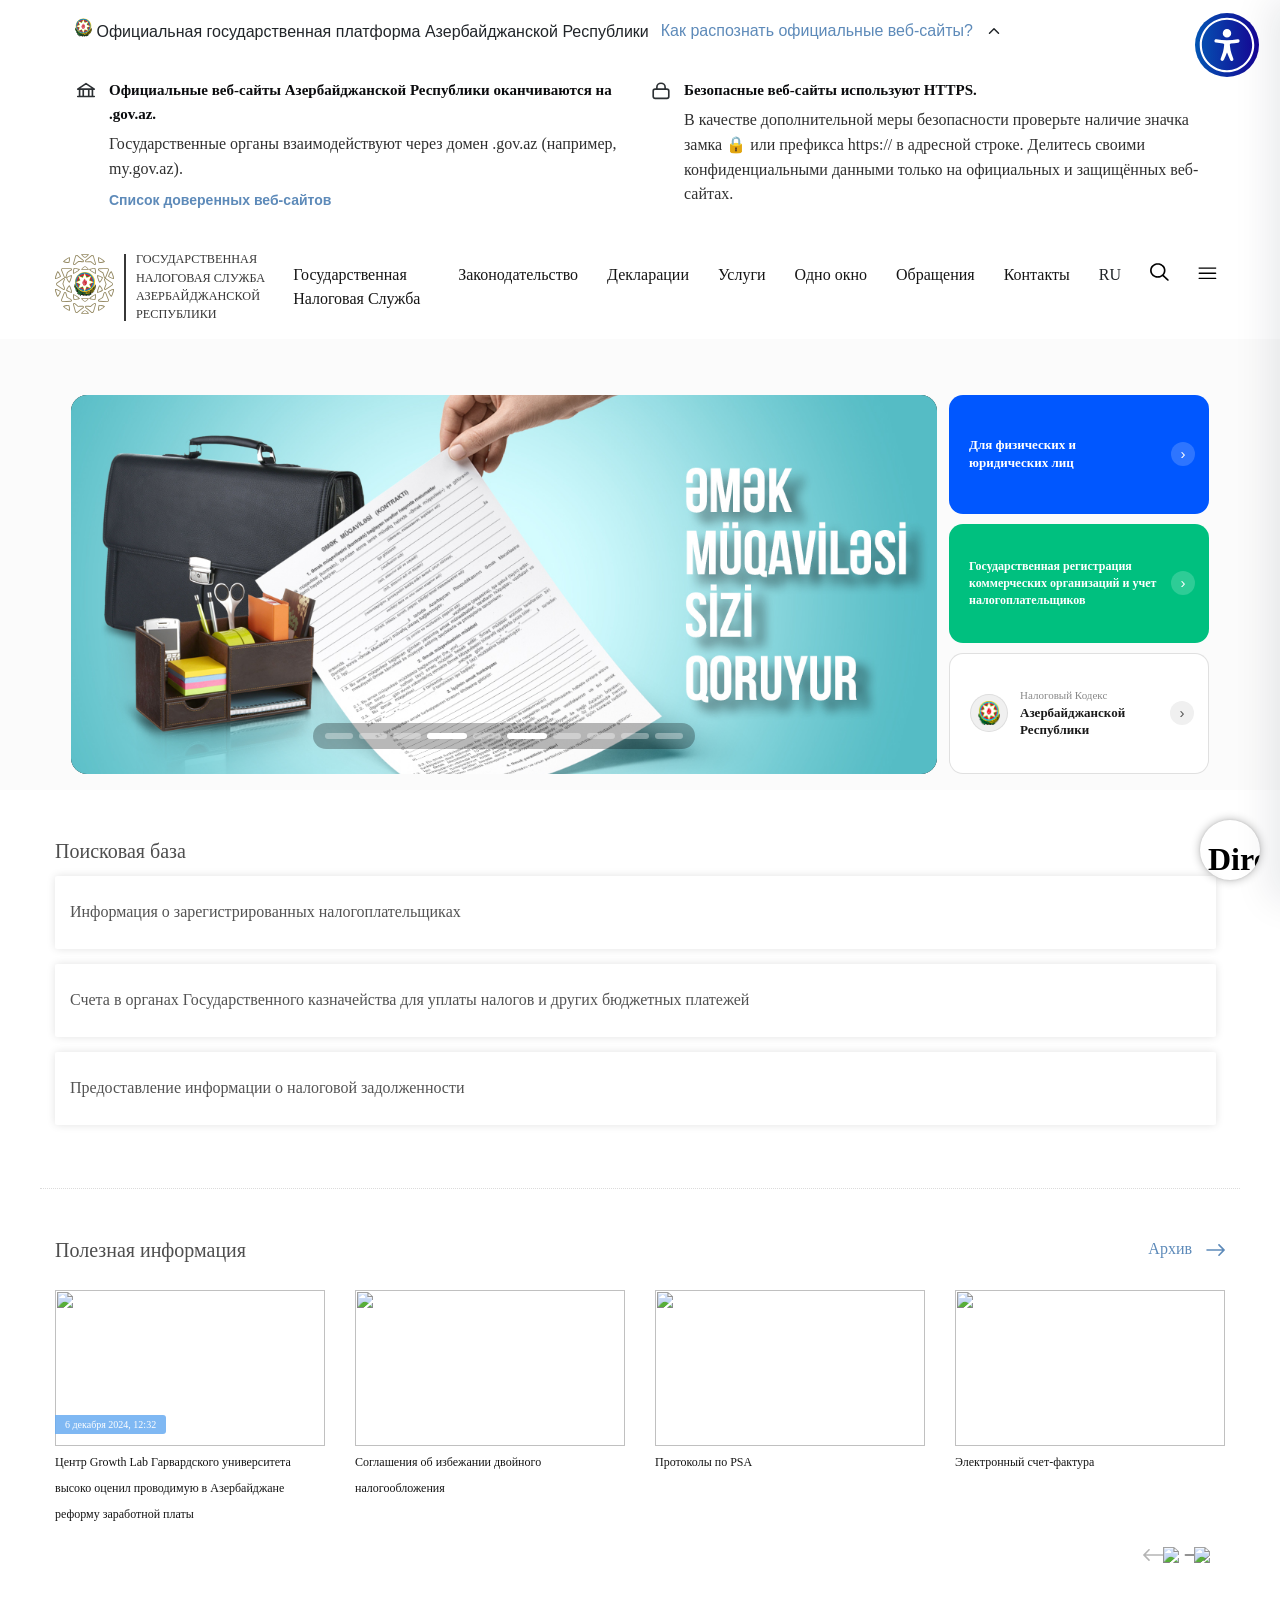
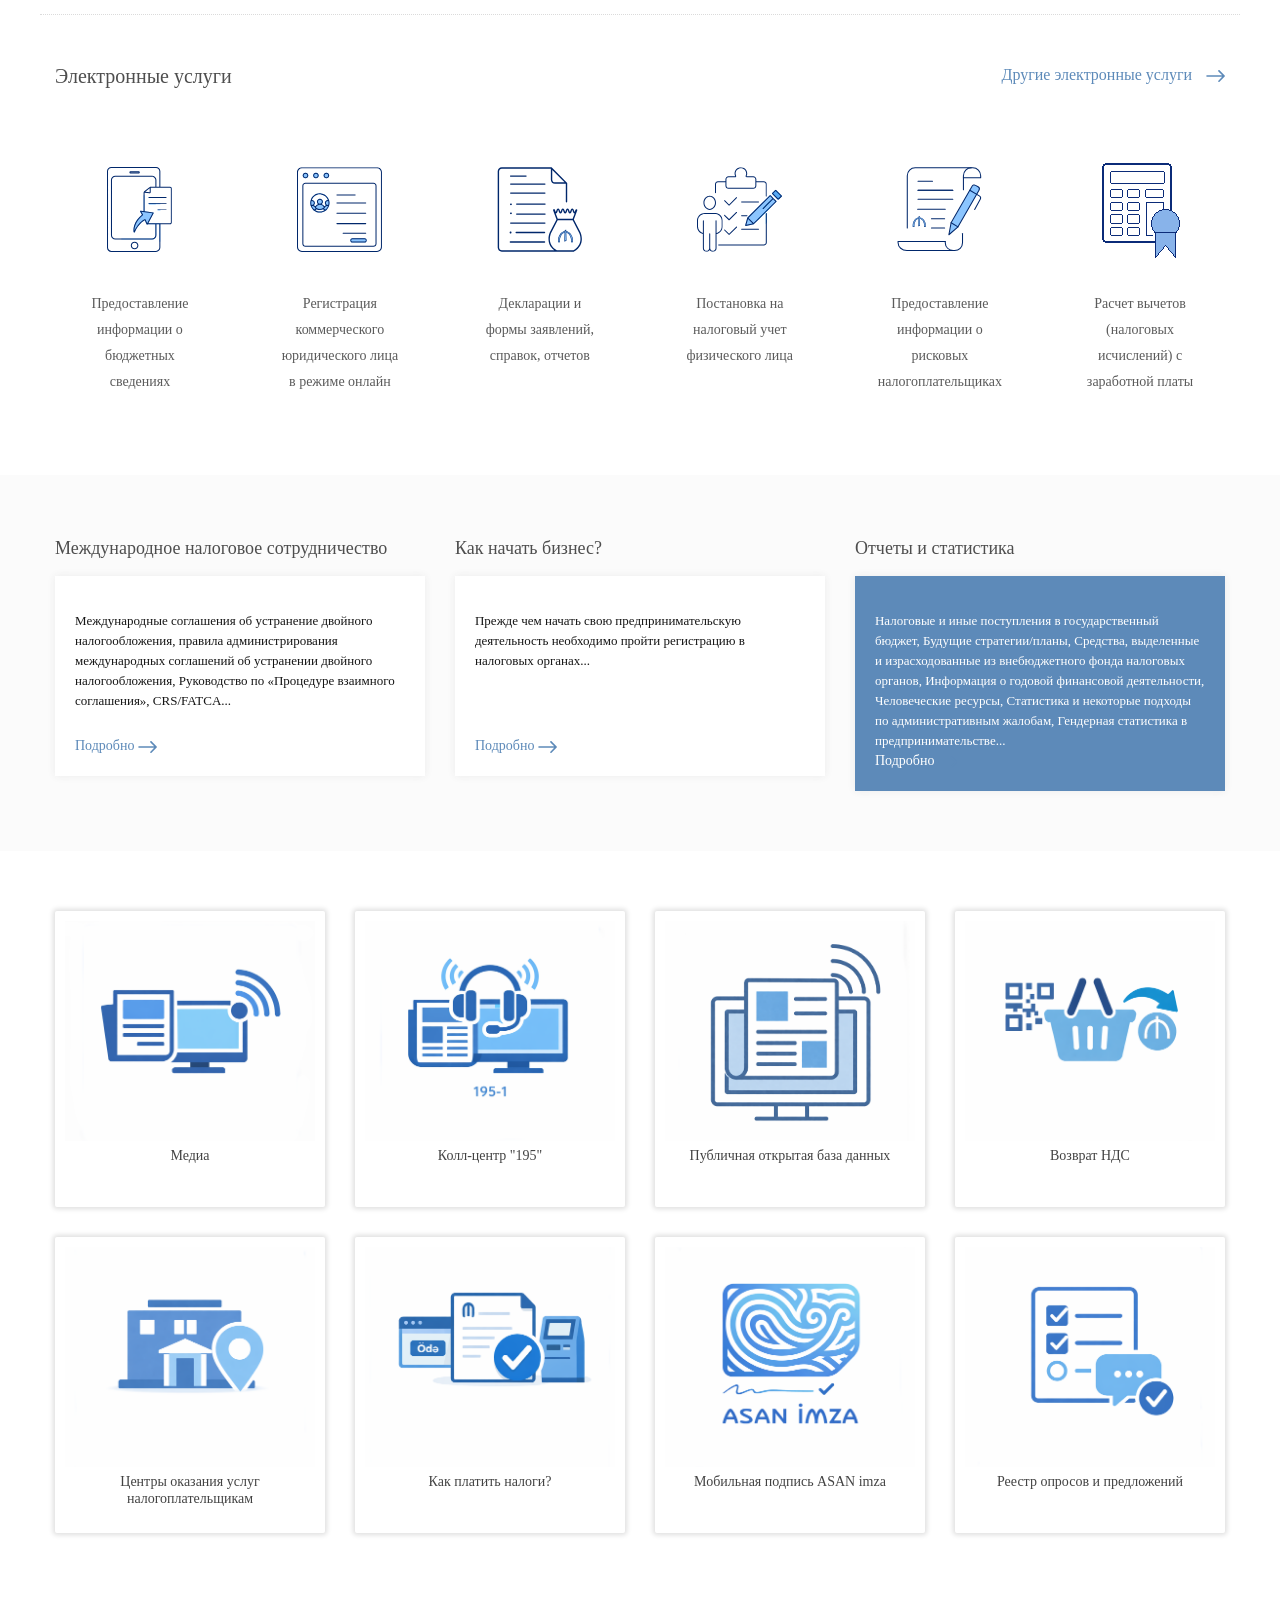
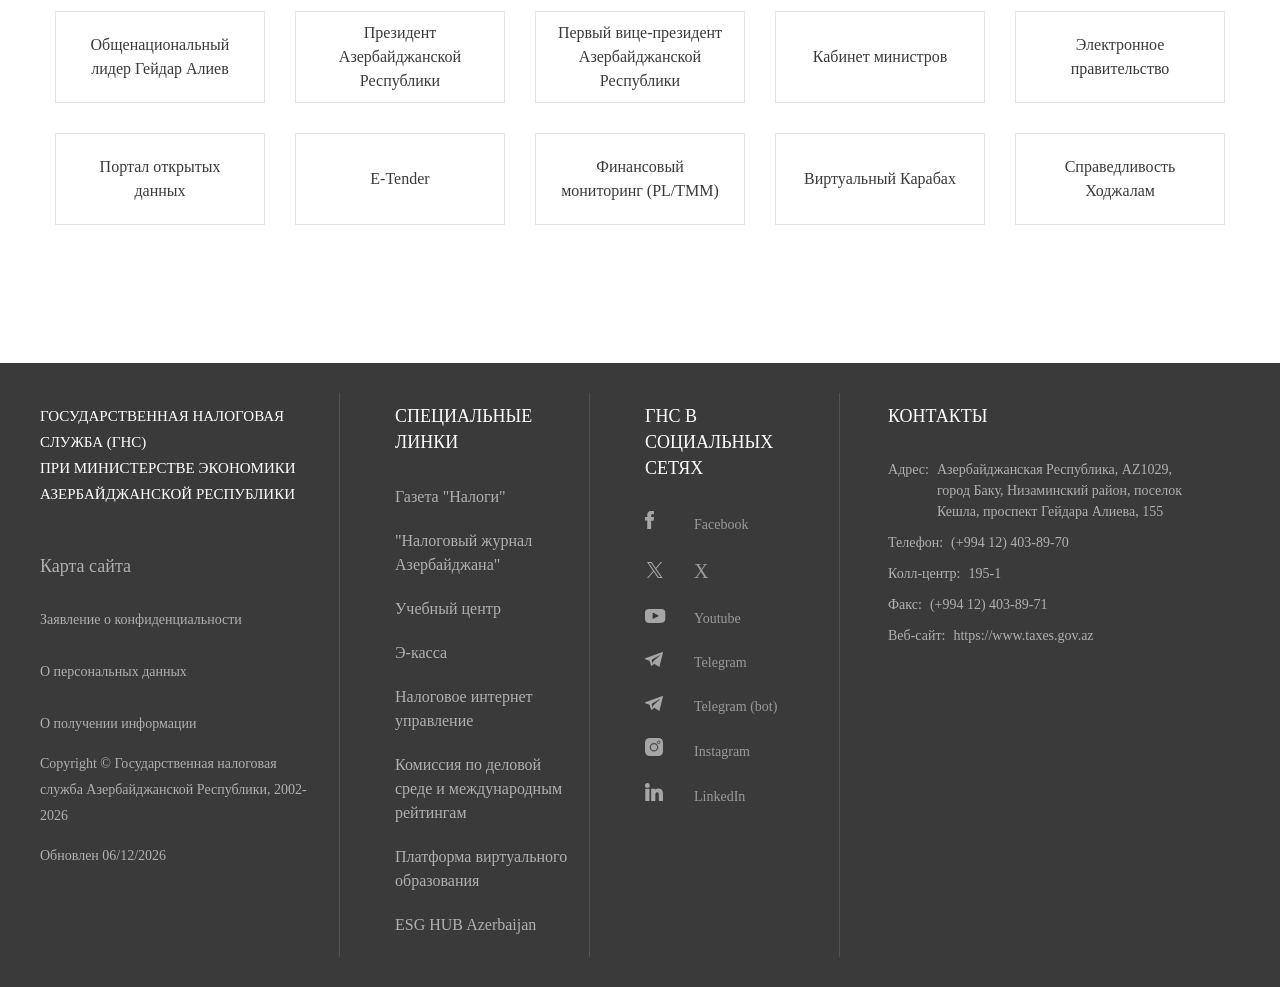
==== index.html @ 73202d77 "Create index.html" ====
<!DOCTYPE html>
<!-- saved from url=(0027)https://www.taxes.gov.az/ru -->
<html class="no-js" lang="en" data-uw-w-loader=""><!--<![endif]--><head><meta http-equiv="Content-Type" content="text/html; charset=UTF-8">

    
    <meta http-equiv="X-UA-Compatible" content="IE=edge">
    <meta name="viewport" content="width=device-width, initial-scale=1.0, maximum-scale=1.0">
    <meta name="robots" content="index, follow">
    <meta name="author" content="TAXES.GOV.AZ">

    <title>Министерство Налогов</title>
    
    
    

    
    <link rel="apple-touch-icon" sizes="57x57" href="https://www.taxes.gov.az/img/icons/apple-icon-57x57.png">
    <link rel="apple-touch-icon" sizes="60x60" href="https://www.taxes.gov.az/img/icons/apple-icon-60x60.png">
    <link rel="apple-touch-icon" sizes="72x72" href="https://www.taxes.gov.az/img/icons/apple-icon-72x72.png">
    <link rel="apple-touch-icon" sizes="76x76" href="https://www.taxes.gov.az/img/icons/apple-icon-76x76.png">
    <link rel="apple-touch-icon" sizes="114x114" href="https://www.taxes.gov.az/img/icons/apple-icon-114x114.png">
    <link rel="apple-touch-icon" sizes="120x120" href="https://www.taxes.gov.az/img/icons/apple-icon-120x120.png">
    <link rel="apple-touch-icon" sizes="144x144" href="https://www.taxes.gov.az/img/icons/apple-icon-144x144.png">
    <link rel="apple-touch-icon" sizes="152x152" href="https://www.taxes.gov.az/img/icons/apple-icon-152x152.png">
    <link rel="apple-touch-icon" sizes="180x180" href="https://www.taxes.gov.az/img/icons//apple-icon-180x180.png">
    <link rel="icon" type="image/png" sizes="192x192" href="https://www.taxes.gov.az/img/icons/android-icon-192x192.png">
    <link rel="icon" type="image/png" sizes="32x32" href="https://www.taxes.gov.az/img/icons/favicon-32x32.png">
    <link rel="icon" type="image/png" sizes="96x96" href="https://www.taxes.gov.az/img/icons/favicon-96x96.png">
    <link rel="icon" type="image/png" sizes="16x16" href="https://www.taxes.gov.az/img/icons/favicon-16x16.png">
    <link rel="manifest" href="https://www.taxes.gov.az/img/icons/manifest.json?v=1">
    <meta name="msapplication-TileColor" content="#ffffff">
    <meta name="msapplication-TileImage" content="https://www.taxes.gov.az/img/icons/ms-icon-144x144.png">
    <meta name="theme-color" content="#ffffff">
    

<!-- Google Tag Manager -->
<script type="text/javascript" async="" src="./Министерство Налогов_files/analytics.js.Без названия"></script><script type="text/javascript" async="" src="./Министерство Налогов_files/js"></script><script type="text/javascript" async="" src="./Министерство Налогов_files/js(1)"></script><script async="" src="./Министерство Налогов_files/gtm.js.Без названия"></script><script>(function(w,d,s,l,i){w[l]=w[l]||[];w[l].push({'gtm.start':
new Date().getTime(),event:'gtm.js'});var f=d.getElementsByTagName(s)[0],
j=d.createElement(s),dl=l!='dataLayer'?'&l='+l:'';j.async=true;j.src=
'https://www.googletagmanager.com/gtm.js?id='+i+dl;f.parentNode.insertBefore(j,f);
})(window,document,'script','dataLayer','GTM-5HN8LFK2');</script>
<!-- End Google Tag Manager -->




    <meta name="google-site-verification" content="DQ6_iS_kb3pc1sdoRTBVBp3kDmrM3DldfsfPLD0PzPc">
    <meta property="fb:page_id" content="233077900045011">
        <meta name="title" content="Министерство Налогов">
    <meta property="description" content="Azərbaycan Respublikası Vergilər Nazirliyinin rəsmi internet saytı">
    <meta property="og:site_name" content="Taxes.Gov.Az">
    <meta property="og:title" content="Министерство по налогам Азербайджанской Республики">
    <meta property="og:url" content="https://www.taxes.gov.az/ru">
    <meta property="og:type" content="article">
    <meta property="og:image" content="https://www.taxes.gov.az/files/shares/vn_taxes_build.jpg">
    <meta property="og:image:url" content="https://www.taxes.gov.az/files/shares/vn_taxes_build.jpg">
    <meta property="og:image:width" content="530">
    <meta property="og:image:height" content="350">
    <meta property="og:description" content="Azərbaycan Respublikası Vergilər Nazirliyinin rəsmi internet saytı State Tax Service, Ministry of Taxes of The Republic of Azerbaijan, Dovlet Vergi Xidmeti, DVX, Vergiler Nazirliyi">
    <meta name="keywords" content="State Tax Service, Ministry of Taxes of The Republic of Azerbaijan, Dovlet Vergi Xidmeti, DVX, Vergiler Nazirliyi, dovlet vergi xidmeti, xidmet vergi, vergi xidmeti, vn, vergiler nazirliyi, vergiler, taxes, taxes.gov.az, vergiler.az, ar vergiler nazirliyi, minstry of taxes">
    <meta name="mrc__share_title" content="Министерство по налогам Азербайджанской Республики">

    
        <link id="theme" rel="stylesheet" type="text/css" href="./Министерство Налогов_files/design.min.css">
    <link rel="stylesheet" type="text/css" href="./Министерство Налогов_files/newstyles.css">

    <link rel="stylesheet" href="./Министерство Налогов_files/flatpickr.min.css">
    <script src="./Министерство Налогов_files/flatpickr"></script>
    <script src="./Министерство Налогов_files/az.js.Без названия"></script>
    
    

    <script src="./Министерство Налогов_files/jquery.min.js.Без названия"></script>
    <script src="./Министерство Налогов_files/jquery-ui.min.js.Без названия"></script>
    <script src="./Министерство Налогов_files/popper.min.js.Без названия"></script>
    <script src="./Министерство Налогов_files/bootstrap.min.js.Без названия"></script>
    
    
    <script src="./Министерство Налогов_files/owl.min.js.Без названия"></script>
    <script src="./Министерство Налогов_files/owl-thumbs.js.Без названия"></script>
    <script src="./Министерство Налогов_files/bootstrap-multiselect.js.Без названия"></script>
    <script src="./Министерство Налогов_files/wow.min.js.Без названия"></script>
    <script src="./Министерство Налогов_files/fancybox.min.js.Без названия"></script>
    <script src="./Министерство Налогов_files/sharer.min.js.Без названия"></script>
    <script src="./Министерство Налогов_files/jquery.datetimepicker.full.min.js.Без названия"></script>
    <script src="./Министерство Налогов_files/app.min.js.Без названия"></script>
    <script src="./Министерство Налогов_files/custom.min.js.Без названия"></script>



    <meta name="csrf-token" content="CP5nZdR0cAdBpDKn0elKbVCxiqQAyDj2GGgRApHL">
    
    <script !src="">
        function langModal() {
            $('#choose-lang').modal('show');
        }
        
    </script>

        
    

    
    
    
    
    
    
    
    
    
    
    
    
    
    
    

    
    
    

    
    <!-- Global site tag (gtag.js) - Google Analytics -->
	<script async="" src="./Министерство Налогов_files/js(2)"></script>
	<script>
		window.dataLayer = window.dataLayer || [];
		function gtag(){dataLayer.push(arguments);}
		gtag('js', new Date());

		gtag('config', 'UA-1688338-1');
	</script>
<!--scripti burdadi -->
    <script>
        function setCookie(name,value,days) {
            var expires = "";
            if (days) {
                var date = new Date();
                date.setTime(date.getTime() + (days*24*60*60*1000));
                expires = "; expires=" + date.toUTCString();
            }
            document.cookie = name + "=" + (value || "")  + expires + "; path=/";
        }
        function toggleTheme() {
            theme = document.getElementById('theme');
            if (theme.href == 'https://www.taxes.gov.az/css/design.min.css') {
                setCookie('jstheme', 'dark', 365);
                theme.setAttribute('href', 'https://www.taxes.gov.az/css/design2.css');
            } else {
                setCookie('jstheme', 'light', 365);
                theme.setAttribute('href', 'https://www.taxes.gov.az/css/design.min.css');
            }
        }

    </script>

<script async="" src="./Министерство Налогов_files/brevo-conversations.js.Без названия"></script><style>@-webkit-keyframes brevo-conversations-chat-appear-from-bottom {
  from {
    opacity: 0;
    -webkit-transform: translateY(20px) scale(.97);
    transform: translateY(20px) scale(.97);
  }

  to {
    opacity: 1;
    -webkit-transform: translateY(0) scale(1);
    transform: translateY(0) scale(1);
  }
}
@keyframes brevo-conversations-chat-appear-from-bottom {
  from {
    opacity: 0;
    -webkit-transform: translateY(20px) scale(.97);
    transform: translateY(20px) scale(.97);
  }

  to {
    opacity: 1;
    -webkit-transform: translateY(0) scale(1);
    transform: translateY(0) scale(1);
  }
}
@-webkit-keyframes brevo-conversations-chat-appear-from-top {
  from {
    opacity: 0;
    -webkit-transform: translateY(-20px) scale(.97);
    transform: translateY(-20px) scale(.97);
  }

  to {
    opacity: 1;
    -webkit-transform: translateY(0) scale(1);
    transform: translateY(0) scale(1);
  }
}
@keyframes brevo-conversations-chat-appear-from-top {
  from {
    opacity: 0;
    -webkit-transform: translateY(-20px) scale(.97);
    transform: translateY(-20px) scale(.97);
  }

  to {
    opacity: 1;
    -webkit-transform: translateY(0) scale(1);
    transform: translateY(0) scale(1);
  }
}
@-webkit-keyframes brevo-conversations-chat-appear {
  from {
    opacity: 0;
    -webkit-transform: scale(.95);
    transform: scale(.95);
  }

  to {
    opacity: 1;
    -webkit-transform: scale(1);
    transform: scale(1);
  }
}
@keyframes brevo-conversations-chat-appear {
  from {
    opacity: 0;
    -webkit-transform: scale(.95);
    transform: scale(.95);
  }

  to {
    opacity: 1;
    -webkit-transform: scale(1);
    transform: scale(1);
  }
}
@-webkit-keyframes brevo-conversations-round-button-appear {
  from {
    opacity: 0;
    -webkit-transform: scale(.5);
    transform: scale(.5);
  }

  to {
    opacity: 1;
    -webkit-transform: scale(1);
    transform: scale(1);
  }
}
@keyframes brevo-conversations-round-button-appear {
  from {
    opacity: 0;
    -webkit-transform: scale(.5);
    transform: scale(.5);
  }

  to {
    opacity: 1;
    -webkit-transform: scale(1);
    transform: scale(1);
  }
}
@-webkit-keyframes brevo-conversations-tab-button-appear {
  from {
    opacity: 0;
    -webkit-transform: scale(.9);
    transform: scale(.9);
  }

  to {
    opacity: 1;
    -webkit-transform: scale(1);
    transform: scale(1);
  }
}
@keyframes brevo-conversations-tab-button-appear {
  from {
    opacity: 0;
    -webkit-transform: scale(.9);
    transform: scale(.9);
  }

  to {
    opacity: 1;
    -webkit-transform: scale(1);
    transform: scale(1);
  }
}
@-webkit-keyframes brevo-conversations-transparent-appear {
  from {
    opacity: 0;
  }

  to {
    opacity: 1;
  }
}
@keyframes brevo-conversations-transparent-appear {
  from {
    opacity: 0;
  }

  to {
    opacity: 1;
  }
}
html.brevo-conversations-mobile-widget-expanded,
body.brevo-conversations-mobile-widget-expanded {
  overflow: hidden !important;
  height: 100% !important;
  width: 100% !important;
  position: fixed !important;
  margin: 0 !important;
  top: 0 !important;
  left: 0 !important;
}
.brevo-conversations {
  visibility: hidden;
  opacity: 0;
  position: fixed;
  max-height: calc(100% - 40px);
  max-width: calc(100% - 40px);
  -webkit-transition: .2s linear;
  transition: .2s linear;
  -webkit-transition-property: visibility,opacity;
  transition-property: visibility,opacity;
  -webkit-backface-visibility: hidden;
  backface-visibility: hidden;
  width: auto;
  height: auto;
  min-height: 0;
  min-width: 0;
  display: block;
  -webkit-box-sizing: content-box;
  box-sizing: content-box;
  padding: 0;
  margin: 0;
}
@media print {
  .brevo-conversations {
    display: none;
  }
}
.brevo-conversations__iframe {
  color-scheme: light;
}
.brevo-conversations__iframe-wrapper,
.brevo-conversations__iframe {
  left: 0 !important;
  top: 0 !important;
  height: 100% !important;
  width: 100% !important;
  min-width: 100% !important;
  max-width: 100% !important;
  min-height: 100% !important;
  max-height: 100% !important;
  margin: 0 !important;
  padding: 0 !important;
  display: block !important;
  background: transparent !important;
  opacity: 1;
  -webkit-transform: none;
  transform: none;
}
.brevo-conversations__iframe-wrapper {
  position: absolute;
  -webkit-box-shadow: 0 0 3px rgba(0,0,0,0.1),0 0 10px rgba(0,0,0,0.3);
  box-shadow: 0 0 3px rgba(0,0,0,0.1),0 0 10px rgba(0,0,0,0.3);
  overflow: hidden !important;
}
.brevo-conversations__iframe-wrapper,
.brevo-conversations--safari .brevo-conversations__iframe,
.brevo-conversations--webkit.brevo-conversations--expanded .brevo-conversations__iframe {
  border-radius: 12px;
}
.brevo-conversations--mobile-widget:not(.brevo-conversations--expanded),
.brevo-conversations--mobile-widget:not(.brevo-conversations--expanded) * {
  cursor: pointer;
}
.brevo-conversations--safari .brevo-conversations__iframe {
  -webkit-mask-image: -webkit-gradient(linear,left top, left bottom,from(#000),to(#000));
  -webkit-mask-image: linear-gradient(#000,#000);
  mask-image: -webkit-gradient(linear,left top, left bottom,from(#000),to(#000));
  mask-image: linear-gradient(#000,#000);
  -webkit-mask-position: 50% 50%;
  mask-position: 50% 50%;
  -webkit-mask-size: 100% 100%;
  mask-size: 100% 100%;
  -webkit-mask-repeat: no-repeat;
  mask-repeat: no-repeat;
}
.brevo-conversations:not(.brevo-conversations--expanded) .brevo-conversations__iframe-wrapper {
  -webkit-transition: .2s linear;
  transition: .2s linear;
  -webkit-transition-property: -webkit-box-shadow;
  transition-property: -webkit-box-shadow;
  transition-property: box-shadow;
  transition-property: box-shadow, -webkit-box-shadow;
}
.brevo-conversations:not(.brevo-conversations--expanded):hover .brevo-conversations__iframe-wrapper {
  -webkit-box-shadow: 0 0 3px rgba(0,0,0,0.1),0 0 15px rgba(0,0,0,0.4);
  box-shadow: 0 0 3px rgba(0,0,0,0.1),0 0 15px rgba(0,0,0,0.4);
}
.brevo-conversations--visible {
  visibility: visible;
  opacity: 1;
}
.brevo-conversations--animating {
  -webkit-transition: 350ms cubic-bezier(.25,.1,0,1);
  transition: 350ms cubic-bezier(.25,.1,0,1);
  -webkit-transition-property: height,width,max-width,max-height,top,bottom,left,right,-webkit-transform;
  transition-property: height,width,max-width,max-height,top,bottom,left,right,-webkit-transform;
  transition-property: height,width,max-width,max-height,top,bottom,left,right,transform;
  transition-property: height,width,max-width,max-height,top,bottom,left,right,transform,-webkit-transform;
}
.brevo-conversations--style-round:not(.brevo-conversations--expanded) .brevo-conversations__iframe-wrapper,
.brevo-conversations--style-round.brevo-conversations--safari:not(.brevo-conversations--expanded) .brevo-conversations__iframe {
  border-radius: 50%;
}
.brevo-conversations--custom-button:not(.brevo-conversations--expanded) {
  visibility: hidden !important;
  opacity: 0 !important;
  pointer-events: none;
  -webkit-transition: none;
  transition: none;
}
.brevo-conversations--fast-toggle.brevo-conversations--style-round:not(.brevo-conversations--expanded) .brevo-conversations__iframe-wrapper {
  -webkit-animation: brevo-conversations-round-button-appear 150ms ease-out 50ms both;
  animation: brevo-conversations-round-button-appear 150ms ease-out 50ms both;
}
.brevo-conversations--fast-toggle.brevo-conversations--style-tab:not(.brevo-conversations--expanded) .brevo-conversations__iframe-wrapper {
  -webkit-animation: brevo-conversations-tab-button-appear 150ms ease-out 50ms both;
  animation: brevo-conversations-tab-button-appear 150ms ease-out 50ms both;
}
.brevo-conversations--fast-toggle.brevo-conversations--expanded .brevo-conversations__iframe-wrapper {
  -webkit-animation: brevo-conversations-chat-appear 150ms ease-out 50ms both;
  animation: brevo-conversations-chat-appear 150ms ease-out 50ms both;
}
.brevo-conversations--fast-toggle.brevo-conversations--transparent .brevo-conversations__iframe-wrapper {
  -webkit-animation-name: brevo-conversations-transparent-appear;
  animation-name: brevo-conversations-transparent-appear;
}
.brevo-conversations--fast-toggle.brevo-conversations--expanded:not(.brevo-conversations--mobile-widget):not(.brevo-conversations--transparent) .brevo-conversations__iframe-wrapper {
  -webkit-animation-name: brevo-conversations-chat-appear-from-bottom;
  animation-name: brevo-conversations-chat-appear-from-bottom;
}
.brevo-conversations--fast-toggle.brevo-conversations--pos-top.brevo-conversations--expanded:not(.brevo-conversations--mobile-widget):not(.brevo-conversations--transparent) .brevo-conversations__iframe-wrapper {
  -webkit-animation-name: brevo-conversations-chat-appear-from-top;
  animation-name: brevo-conversations-chat-appear-from-top;
}
.brevo-conversations--expanded .brevo-conversations__iframe-wrapper {
  -webkit-box-shadow: 0 0 3px rgba(0,0,0,0.1),0 5px 50px rgba(0,0,0,0.2);
  box-shadow: 0 0 3px rgba(0,0,0,0.1),0 5px 50px rgba(0,0,0,0.2);
}
.brevo-conversations--side-bottom {
  bottom: 20px;
}
.brevo-conversations--side-left {
  left: 20px;
}
.brevo-conversations--side-left.brevo-conversations--style-tab:not(.brevo-conversations--expanded) {
  left: 10px;
}
.brevo-conversations--side-right {
  right: 20px;
}
.brevo-conversations--side-right.brevo-conversations--style-tab:not(.brevo-conversations--expanded) {
  right: 10px;
}
.brevo-conversations--side-left.brevo-conversations--expanded {
  bottom: 20px;
  left: 20px;
}
.brevo-conversations--side-right.brevo-conversations--expanded {
  bottom: 20px;
  right: 20px;
}
.brevo-conversations--pos-right {
  right: 20px;
}
.brevo-conversations--pos-left {
  left: 20px;
}
.brevo-conversations--pos-center {
  left: 50%;
}
.brevo-conversations--pos-top.brevo-conversations--style-tab:not(.brevo-conversations--expanded) {
  bottom: 100%;
  margin-bottom: -20px;
}
.brevo-conversations--pos-top.brevo-conversations--style-round:not(.brevo-conversations--expanded) {
  top: 20px;
}
.brevo-conversations--pos-bottom:not(.brevo-conversations--expanded) {
  bottom: 20px;
}
.brevo-conversations--pos-middle:not(.brevo-conversations--expanded) {
  bottom: 50%;
}
.brevo-conversations--mobile-widget.brevo-conversations--expanded:not(.brevo-conversations--transparent) {
  max-width: none;
  max-height: none;
  top: 0 !important;
  bottom: 0 !important;
}
.brevo-conversations--mobile-widget.brevo-conversations--expanded .brevo-conversations__iframe-wrapper,
.brevo-conversations--safari.brevo-conversations--mobile-widget.brevo-conversations--expanded .brevo-conversations__iframe,
.brevo-conversations--webkit.brevo-conversations--mobile-widget.brevo-conversations--expanded .brevo-conversations__iframe {
  border-radius: .1px;
}
.brevo-conversations--mobile-widget.brevo-conversations--expanded.brevo-conversations--pos-right:not(.brevo-conversations--transparent) {
  right: 0;
}
.brevo-conversations--mobile-widget.brevo-conversations--expanded.brevo-conversations--pos-left:not(.brevo-conversations--transparent) {
  left: 0;
}
.brevo-conversations--mobile-widget.brevo-conversations--expanded.brevo-conversations--pos-center:not(.brevo-conversations--transparent) {
  left: 0;
}
.brevo-conversations--mobile-widget.brevo-conversations--expanded.brevo-conversations--side-right:not(.brevo-conversations--transparent) {
  right: 0;
}
.brevo-conversations--mobile-widget.brevo-conversations--expanded.brevo-conversations--side-left:not(.brevo-conversations--transparent) {
  left: 0;
}
.brevo-conversations--transparent.brevo-conversations--expanded {
  bottom: 10px;
}
.brevo-conversations--transparent.brevo-conversations--expanded .brevo-conversations__iframe-wrapper {
  -webkit-box-shadow: none;
  box-shadow: none;
}
.brevo-conversations--side-left.brevo-conversations--transparent,
.brevo-conversations--pos-left.brevo-conversations--transparent {
  left: 10px;
}
.brevo-conversations--side-right.brevo-conversations--transparent,
.brevo-conversations--pos-right.brevo-conversations--transparent {
  right: 10px;
}
.brevo-conversations--mobile-widget.brevo-conversations--transparent {
  max-height: 300px;
}
.brevo-conversations--bg-white {
  background: #fff;
}
</style><style type="text/css">.fancybox-margin{margin-right:7px;}</style><link href="./Министерство Налогов_files/widget_base.css" type="text/css" rel="stylesheet"><link type="text/css" rel="stylesheet" id="uw-stylesheet-udf" href="https://cdn.userway.org/widgetapp/bundles/udf/udf.css"><link href="https://cdn.userway.org/styles/2026-04-14-10-40-20/widget_lazy.css?v=1776163220800" type="text/css" rel="stylesheet"></head>
<body>

<div class="uwy userway_p1 utb" data-uw-feature-ignore="true" data-uw-rm-ignore="true" title="Accessibility Menu" style="background-color: transparent !important; overflow: initial !important;"><div class="userway_buttons_wrapper"><div class="ulsti hidden userway_dark" id="userwayLstIcon" aria-label="Translations Menu" role="button" tabindex="0" aria-haspopup="dialog" data-uw-s19-ignore="" title="Translations Menu" style="background: linear-gradient(to right, rgb(3, 85, 179), rgb(8, 65, 171), rgb(12, 44, 163), rgb(17, 24, 154), rgb(21, 3, 146)) !important;"><span class="uiiw"></span><div class="ups"><img width="43" height="43" data-uw-rm-ignore="" class="si_w" aria-hidden="true" alt="Spinner: White decorative" src="./Министерство Налогов_files/spin_wh.svg"></div><span class="usr lst-spacer"></span><img class="userway_check_on" data-uw-rm-ignore="" data-uw-ignore-s25="true" width="18" height="20" alt="Accessibility menu is on" src="https://cdn.userway.org/widgetapp/images/check_on.svg"></div><div class="uai userway_dark" id="userwayAccessibilityIcon" aria-label="Accessibility Menu" role="button" tabindex="0" aria-haspopup="dialog" title="Accessibility Menu" style="background: linear-gradient(to right, rgb(3, 85, 179), rgb(8, 65, 171), rgb(12, 44, 163), rgb(17, 24, 154), rgb(21, 3, 146)) !important;"><span class="uiiw"><img data-uw-rm-ignore="" class="ui_w" role="presentation" alt="" src="./Министерство Налогов_files/body_wh.svg"></span><div class="ups"><img width="43" height="43" data-uw-rm-ignore="" class="si_w" aria-hidden="true" alt="Spinner: White decorative" src="./Министерство Налогов_files/spin_wh.svg"></div><span class="usr"></span><img class="userway_check_on" data-uw-rm-ignore="" data-uw-ignore-s25="true" width="18" height="20" alt="Accessibility menu is on" src="https://cdn.userway.org/widgetapp/images/check_on.svg"></div><div class="uwaw-dictionary-tooltip"></div></div><iframe class="uwif userway_p1" data-uw-ignore-translate="true" name="userway" title="UserWay Accessibility Menu" allow="clipboard-write" src="./Министерство Налогов_files/saved_resource.html" style="max-width: 100vw !important; visibility: visible !important; opacity: 1 !important; color-scheme: light !important;"></iframe></div><div class="uw-s10-bottom-ruler-guide"></div><div class="uw-s10-right-ruler-guide"></div><div class="uw-s10-left-ruler-guide"></div><div class="uw-s10-reading-guide"><div class="uw-s10-reading-guide__arrow"></div></div><div class="uw-s12-tooltip" aria-hidden="true"></div><header class=" boxShadow">
	<div class="container container-custom">

  <div class="wrap">
            <!-- Single sentence with dropdown caret at the end -->
            <button id="acc-btn" class="summary" aria-expanded="true" aria-controls="acc-panel">
                <span class="summary__text__one">
                    <svg width="17" height="19" viewBox="0 0 17 19" fill="none" xmlns="http://www.w3.org/2000/svg" class="jss16"><path fill-rule="evenodd" clip-rule="evenodd" d="M8.73007 9.36497C12.359 9.6457 16.638 7.33392 15.408 11.4699C15.5991 11.8161 16.1006 10.6467 16.1364 10.5303C16.1498 10.5039 16.2917 9.97588 16.3536 10.1837C16.1984 10.5084 16.1539 10.8376 16.0873 11.0374C16.0786 11.0628 16.0606 11.2966 16.0873 11.2621C16.1231 11.2017 16.1677 11.0623 16.1851 10.9804C16.283 10.7596 16.3583 10.5084 16.4028 10.361C16.4156 10.3225 16.4382 10.2271 16.4648 10.1662C16.4648 10.0448 16.6159 10.0103 16.5493 10.1317C16.5493 10.2012 16.4515 10.4999 16.4202 10.5863C16.4561 10.7162 16.4781 10.6123 16.5135 10.5518C16.5181 10.5428 16.5714 10.3915 16.6026 10.2701C16.638 10.1272 16.7004 9.97138 16.7445 9.75459C16.7665 9.6422 16.8331 9.49484 16.8331 9.65119C16.7932 9.88896 16.6866 10.2616 16.638 10.4959C16.638 10.5428 16.62 10.6038 16.6692 10.6038C16.7133 10.4649 16.7978 10.1837 16.8331 10.1492C16.9755 10.1142 16.6958 10.6557 16.7045 10.864C16.7045 10.7941 16.8598 10.5608 16.9002 10.4999C17.0242 10.4999 16.8731 10.5953 16.8731 10.6687C16.8644 10.6947 16.6287 11.3491 16.6866 11.3491C16.7445 11.2751 16.9264 10.7726 16.993 10.7551C17.0462 10.8116 16.7799 11.388 16.7799 11.5044C16.7312 11.5913 16.7005 11.7042 16.6692 11.7991C16.638 11.8296 16.6333 11.8731 16.6513 11.92C16.6513 11.8641 16.7758 11.7557 16.8024 11.6862C16.8464 11.6173 16.8598 11.5394 16.9356 11.5913C16.8418 11.8551 16.66 12.0938 16.5493 12.3576C16.4648 12.479 16.3229 12.7302 16.4561 12.6009C16.576 12.4835 16.5714 12.4575 16.6333 12.3751L16.7624 12.1673C16.7932 12.1458 16.8244 12.1108 16.869 12.1108C16.7932 12.2847 16.6733 12.4665 16.5847 12.6353C16.367 12.8776 16.2384 13.1768 16.012 13.3976C15.9454 13.493 15.7722 13.6144 16.0519 13.5015C16.327 13.2717 16.5493 12.9126 16.7445 12.6178L16.8157 12.6353C16.598 13.0509 16.3004 13.3716 16.0299 13.7443C15.9495 13.8222 15.7722 13.9695 15.7277 14.056C15.7763 14.0779 15.763 14.0734 15.8209 14.0385C15.9361 13.9086 16.0832 13.7787 16.2251 13.6703L16.2604 13.7093C15.994 14.0385 15.741 14.3247 15.408 14.576C15.3055 14.6534 15.1903 14.7358 15.0837 14.8007C15.221 14.8702 15.723 14.4541 15.8383 14.3716C15.8562 14.3292 15.8742 14.3292 15.9049 14.2982C15.9228 14.2593 16.0514 14.1683 16.0514 14.2812C15.8829 14.4241 15.7189 14.5929 15.5499 14.7313C15.2743 14.9696 14.968 15.1994 14.6396 15.3767C14.7502 15.4286 15.2569 15.1254 15.3501 15.0475C15.4254 14.9995 15.5007 14.9436 15.5678 14.8916C15.5678 14.9091 15.6431 14.9396 15.6564 14.9396C15.4966 15.074 15.2968 15.1904 15.1191 15.3072C14.9239 15.4371 14.6929 15.602 14.4839 15.7019C14.2754 15.7843 14.0536 15.9316 13.8405 15.9831C13.8405 16.0395 14.1868 15.9316 14.2354 15.9316C14.5197 15.8622 14.7994 15.7408 15.0351 15.5675C15.1058 15.6409 15.0883 15.6454 14.9992 15.7019C14.8793 15.7883 14.7421 15.8357 14.6396 15.9316C14.5023 15.9786 14.3379 16.087 14.1955 16.1394C13.8983 16.2948 13.5428 16.4337 13.2186 16.5371C13.1253 16.5371 13.0188 16.607 12.9348 16.607C12.8682 16.607 12.8856 16.646 12.9527 16.646C13.152 16.646 13.3164 16.633 13.5029 16.5895C13.632 16.5635 13.7693 16.5246 13.8758 16.4856C14.0582 16.4252 14.2754 16.3038 14.4664 16.2254C14.4752 16.2473 14.4931 16.2733 14.5023 16.2948C14.3333 16.4596 14.049 16.4986 13.8584 16.5895C13.8538 16.5895 13.8184 16.6285 13.8051 16.6285C13.716 16.6285 13.4675 16.7544 13.3963 16.7628C13.1832 16.7973 12.8989 16.9532 12.6858 16.9532C12.841 17.0011 13.0987 16.9362 13.2544 16.9057C13.2544 16.9492 13.3651 16.9836 13.361 17.0056C13.3031 17.1789 13.1832 17.3648 13.0767 17.5296C12.841 17.642 12.6059 17.7809 12.3662 17.8933C12.2862 17.8933 12.2417 17.8888 12.2908 17.7894C12.2908 17.7894 12.4727 17.5816 12.3841 17.5816C12.3042 17.5816 12.2376 17.5641 12.2376 17.668C12.2283 17.6944 12.2243 17.7159 12.2063 17.7329C12.2063 17.8633 12.153 18.11 12.0245 18.1705C11.9399 18.2574 11.7002 18.2919 11.5798 18.3438C11.2914 18.3438 10.9364 18.5167 10.6567 18.3438C10.5809 18.3438 10.4743 18.3658 10.5322 18.2574C10.5855 18.2574 10.5988 18.2574 10.6388 18.2399C10.7633 18.2399 11.358 18.0886 11.296 17.9582C11.2427 17.9582 11.1582 17.9712 11.1183 17.9282C11.0604 17.9282 11.0517 17.9102 10.9938 17.8933C10.9451 17.8068 10.7766 17.8718 10.7054 17.8068C10.6475 17.7809 10.5722 17.7549 10.6874 17.8418C10.6874 17.9367 10.7008 18.0361 10.6029 18.0841C10.5589 18.1056 10.5056 18.1365 10.4564 18.1365C10.3765 18.1365 10.1414 18.1535 10.1414 18.0666C10.0702 18.1011 10.1234 18.1011 10.1234 18.1535C10.1767 18.1535 10.0835 18.2794 10.0702 18.2919C9.98564 18.4567 9.55534 18.4347 9.3909 18.4347C9.3284 18.4222 9.26642 18.3918 9.21314 18.3788C8.9693 18.2574 8.6937 18.14 8.46728 17.9977C8.38736 17.9977 8.26288 18.0971 8.19629 18.1365C7.96987 18.2879 7.75676 18.5002 7.45504 18.5002C7.35258 18.5002 7.25935 18.5047 7.224 18.4347C7.16151 18.4347 7.17073 18.3263 7.17073 18.2919C7.17073 18.2919 7.30853 18.149 7.18866 18.21C7.07288 18.2919 6.81982 18.3223 6.67332 18.2749C6.52681 18.132 6.55806 18.0886 6.67332 17.9802C6.6559 17.9802 6.55344 17.9027 6.54474 17.8938C6.54474 17.8543 6.53142 17.8283 6.51349 17.7894C6.37159 17.8588 6.22047 17.8588 6.08318 17.7724C5.98534 17.8673 5.87008 17.9282 5.71435 17.9282C5.679 17.9107 5.63444 17.8893 5.60319 17.8763C5.33681 17.8763 5.37267 17.8633 5.37267 18.0671C5.37267 18.1145 5.39008 18.149 5.37267 18.1925C5.37267 18.2359 5.33271 18.3263 5.28353 18.3263C5.19491 18.4133 4.98181 18.4737 4.85733 18.4347C4.72875 18.4347 4.67547 18.3918 4.59095 18.3094C4.52025 18.3094 4.53767 18.2659 4.53767 18.2224C4.43573 18.145 4.44444 17.8113 4.59095 17.7029C4.60888 17.6855 4.68879 17.5816 4.62629 17.5816C4.62629 17.5211 4.64422 17.5081 4.57353 17.5081C4.51564 17.5081 4.54638 17.4562 4.4803 17.4562C4.3512 17.4042 4.32047 17.4732 4.19599 17.4732C4.07151 17.6555 3.87172 17.8763 3.63198 17.8763C3.57 17.8763 3.50289 17.7634 3.50289 17.7029C3.45883 17.5731 3.49008 17.3827 3.52082 17.2484C3.43681 17.2484 3.40095 17.2049 3.34306 17.166C3.32103 17.166 3.28979 17.0835 3.28979 17.0576C3.28979 16.9407 3.21909 16.9666 3.21909 16.9237C3.21909 16.8323 3.02802 16.9407 2.97013 16.9407H2.70375C2.70375 16.9362 2.71707 16.9147 2.72168 16.9062C2.54392 16.9062 2.40612 16.629 2.49065 16.4691C2.45991 16.4691 2.49065 16.4302 2.49065 16.4037C2.55263 16.2783 2.80159 16.1914 2.93478 16.122C2.85948 16.122 2.87229 16.0355 2.8103 16.0355C2.78827 16.0141 2.77496 16.0056 2.77496 15.9666C2.64638 15.9666 2.81952 15.7413 2.5972 15.7413C2.53982 15.6934 2.53982 15.6849 2.47323 15.6849H2.43327C2.27345 15.6849 1.86466 15.4686 1.86466 15.3257C1.89129 15.2688 1.94457 15.2253 1.99375 15.1824C2.11311 15.0825 1.87797 15.1214 1.85134 15.009C1.74478 14.9786 1.72276 14.8662 1.72276 14.7663C1.72276 14.6324 1.9 14.5585 1.97121 14.4546C1.86005 14.3811 1.77142 14.4371 1.63362 14.4071H1.49172C1.39849 14.3856 1.26069 14.3162 1.22535 14.2463C1.18078 14.1604 1.16336 14.0215 1.19 13.9176C1.19 13.7792 1.50965 13.7358 1.50965 13.6229C1.41181 13.5929 1.35853 13.4281 1.30065 13.3461C1.2653 13.2203 1.24276 13.0599 1.24276 12.9255C1.05681 12.9255 0.923107 12.9131 0.799138 12.7352C0.656728 12.5969 0.621381 12.4185 0.621381 12.2327C0.621381 12.0294 0.439014 12.1638 0.350391 12.0769C0.270478 12.0769 0.368321 11.9165 0.266379 11.886C0.128579 11.7996 0 11.6613 0 11.4879C0 11.2367 0.301726 11.4575 0.301726 11.2277C0.301726 10.89 0.337072 10.9809 0.563495 10.8296C0.590133 10.6997 0.49229 10.7297 0.461553 10.6342C0.368321 10.5613 0.377029 10.4309 0.315045 10.3745C0.315045 10.0803 0.394959 9.98038 0.621381 9.8545H0.710003C0.839095 9.8545 0.852414 9.99336 0.923107 9.99336C0.994312 10.1362 0.985604 9.99336 0.941036 9.99336C0.941036 9.94591 0.954355 9.79006 0.88776 9.79006C0.88776 9.72912 0.88776 9.65968 0.869831 9.59924C0.839095 9.59924 0.852414 9.51682 0.852414 9.49534L8.73007 9.36497Z" fill="#131310"></path><path fill-rule="evenodd" clip-rule="evenodd" d="M7.44396 18.2686H7.52001H7.58393H7.65392L7.7239 18.2806L7.79389 18.2926L7.86993 18.3177L7.95741 18.3297L7.89281 18.354L7.82283 18.3664H7.74746L7.67747 18.3787H7.60749H7.54289H7.46752H7.39753H7.32755H7.30399L7.23401 18.342V18.3177L7.25756 18.3053H7.28044L7.30399 18.2926L7.32755 18.2806L7.37398 18.2686H7.44396Z" fill="#4A6864"></path><path fill-rule="evenodd" clip-rule="evenodd" d="M9.56301 18.296L9.59813 18.284H9.63377L9.6689 18.2685H9.70402L9.74373 18.2565H9.77479H9.80991H9.84555H9.89849H9.93362H9.99115H10.0395H10.0925L10.1276 18.284L10.1103 18.296L10.0925 18.3052L10.0746 18.3175L10.0395 18.3295L10.0263 18.3419H9.99115L9.95144 18.3542H9.9158L9.88067 18.3662L9.82773 18.3786H9.77479L9.72184 18.3909H9.6689H9.61595H9.56301H9.51465H9.45712L9.40417 18.3662L9.45712 18.3295H9.47494H9.49225L9.51465 18.3175H9.52788L9.54519 18.3052L9.56301 18.296Z" fill="#4A6864"></path><path fill-rule="evenodd" clip-rule="evenodd" d="M4.34045 17.0743C4.34045 16.746 4.65108 16.8112 4.8556 16.746C4.98426 16.746 5.18878 16.6101 5.26465 16.5182C5.32257 16.2596 5.10472 16.3778 5.10472 16.1631C5.10472 15.9883 5.27797 16.0323 5.38869 16.0403C5.44661 16.0449 5.4379 16.0752 5.49531 16.0752C5.34461 16.1545 5.37126 16.207 5.37126 16.3384C5.37126 16.3909 5.23748 16.6541 5.38869 16.6541C5.38869 16.7021 5.4866 16.6712 5.40663 16.7106C5.40663 16.8859 4.94479 17.1183 4.87354 17.1663C4.91353 17.2451 5.12676 17.0834 5.17546 17.0435C5.20672 17.0698 5.06884 17.3193 5.05141 17.3552C5.0022 17.5168 4.92685 17.7052 4.92685 17.8845C4.92685 17.9896 4.98016 17.8931 4.98016 17.8497C4.98016 17.727 5.18417 17.1531 5.30002 17.0435C5.32206 17.0789 5.34871 17.2718 5.37126 17.2718C5.37126 17.3415 5.45533 17.438 5.47737 17.4991C5.62397 17.5694 5.42406 17.1794 5.42406 17.1092C5.3441 17.0304 5.4379 16.8642 5.47737 16.7985C5.47737 16.8112 5.58399 16.9915 5.58399 16.8465C5.58399 16.8687 5.77108 16.8465 5.82849 16.8465C5.8331 16.8465 6.4682 16.8859 6.4682 16.8859C6.58814 17.0178 6.42412 17.1794 6.34415 17.1794C6.14834 17.1794 5.8818 16.9385 5.81516 16.9915C5.56195 17.1925 6.09965 17.5168 5.85053 17.6396C5.75314 17.6396 5.49121 17.6658 5.42406 17.5517C4.99349 17.6567 5.36204 18.1472 4.8556 18.1472C4.55779 18.1472 4.53575 17.8103 4.709 17.6396C4.82434 17.5259 4.83305 17.2016 4.607 17.2016C4.54446 17.2011 4.34045 17.1703 4.34045 17.0743Z" fill="#2B8F44"></path><path fill-rule="evenodd" clip-rule="evenodd" d="M11.4188 18.281H11.4441L11.469 18.293V18.3053H11.4813H11.494H11.5067H11.5189H11.5316H11.5443L11.5692 18.293L11.5316 18.3177H11.5067L11.4813 18.3329H11.4564L11.4343 18.3452L11.3938 18.3544H11.3811H11.3435H11.3309L11.2932 18.3664H11.2809H11.2433H11.2307H11.218H11.2307L11.2556 18.3544H11.2809L11.3059 18.3452H11.3309L11.3562 18.3177L11.3811 18.3053L11.4188 18.281Z" fill="#2B8F44"></path><path fill-rule="evenodd" clip-rule="evenodd" d="M6.55348 17.9758V17.9515L6.60376 17.9264H6.62872H6.63812H6.66633H6.67899H6.70395H6.72891H6.75423V17.9391H6.76652H6.77918V17.9515H6.79184H6.80414H6.82946V17.9758L6.81391 17.9878H6.80414H6.79184L6.77918 18.0034H6.76652L6.75423 18.0154H6.72891H6.71661H6.70395H6.69129H6.66633H6.65078H6.63812H6.62872H6.61606H6.60376H6.5911H6.57844V18.0034H6.56614V17.9878H6.55348V17.9758Z" fill="#4A6864"></path><path fill-rule="evenodd" clip-rule="evenodd" d="M10.1769 17.9647H10.1863H10.1989H10.2116H10.2239L10.2366 17.9527H10.2489L10.2742 17.928H10.3024L10.3273 17.9157H10.3523H10.3744H10.387H10.412H10.4246H10.4529V17.928V17.9404V17.9527V17.9647V17.9739V17.9891L10.3993 18.0141L10.3744 18.0261H10.365H10.34H10.3273H10.3024H10.2897H10.2615H10.2489H10.2366H10.2239H10.2116H10.1989H10.1863L10.1769 18.0141L10.1642 18.0014V17.9891L10.1769 17.9647Z" fill="#4A6864"></path><path fill-rule="evenodd" clip-rule="evenodd" d="M7.35681 17.5445L7.36947 17.5568L7.38176 17.5688L7.39442 17.5812H7.40708L7.41974 17.5903L7.43204 17.6027L7.4447 17.6147H7.48232V17.6422L7.457 17.6546H7.4447L7.41974 17.6669H7.40708L7.38176 17.6793H7.36947L7.35681 17.6913H7.3474V17.6793V17.6669V17.6546V17.6271V17.6147V17.5903V17.5812L7.35681 17.5445Z" fill="#FFFFFE"></path><path fill-rule="evenodd" clip-rule="evenodd" d="M8.03451 17.3774C7.94889 17.3774 7.81259 17.037 7.85097 16.9637C7.77864 16.9637 7.72747 16.8365 7.64628 16.8365C7.45043 16.9108 7.14289 17.1519 6.95936 17.0497C6.90818 17.0209 6.81469 16.9472 6.92097 16.8365C6.95099 16.812 6.88702 16.5704 6.9938 16.5704C6.9938 16.6233 7.10058 16.5661 7.11288 16.5538C7.21523 16.4598 7.34366 16.6564 7.4032 16.7174C7.52228 16.6602 7.31758 16.5245 7.31758 16.4716C7.37318 16.4186 8.03451 16.4101 8.03451 16.6233C8.1157 16.6233 8.10685 16.8323 8.10685 16.9022C8.1964 16.968 8.16639 16.7462 8.16639 16.7174C8.16639 16.5042 8.31991 16.7708 8.34156 16.7992C8.37994 16.8611 8.65697 17.2587 8.73374 17.115C8.56742 17.0044 8.4567 16.7377 8.30712 16.6068C8.28596 16.5817 8.19197 16.517 8.27316 16.5534C8.43948 16.5534 8.61859 16.6432 8.71701 16.4555C8.63975 16.4839 7.79537 16.4512 7.79537 16.3567H7.41993C7.51391 16.2952 7.8554 16.0248 7.83375 15.9794C7.68466 16.0693 7.51391 16.1808 7.36875 16.2749C6.89982 16.6271 7.17291 16.0286 7.18128 16.0286C7.23688 16.0286 7.24967 15.9468 7.21523 15.9137C7.30085 15.832 7.41993 15.7625 7.52228 15.7128C7.55278 15.701 7.79537 15.6599 7.79537 15.6845C7.83375 15.6845 7.88936 15.7298 7.93216 15.7298C7.93216 15.7785 8.01729 15.8896 8.01729 15.9794C8.01729 16.2749 8.36715 16.2295 8.58021 16.1808C8.68256 16.2499 8.90005 16.2626 8.90005 16.439C8.85331 16.5411 8.82772 16.5453 8.75096 16.6229C8.75096 16.6479 8.7298 16.6886 8.71701 16.7009C8.71701 16.9344 9.04078 16.9429 9.04078 17.115C9.04078 17.201 9.06686 17.3897 8.91728 17.3897C8.81936 17.488 8.51231 17.4469 8.51231 17.2625C8.47786 17.2625 8.40553 17.2218 8.40553 17.193C8.23036 17.193 8.19247 17.3774 8.03451 17.3774Z" fill="#2B8F44"></path><path fill-rule="evenodd" clip-rule="evenodd" d="M7.39605 17.3061L7.38339 17.2941H7.37109V17.2818V17.2723H7.35843H7.34577L7.33348 17.2603V17.2479H7.32082L7.30816 17.2359V17.2236H7.29586V17.2112H7.2832V17.1989V17.1713H7.29586H7.30816H7.32082H7.33348H7.34577H7.35843L7.38339 17.1593V17.1713L7.4116 17.1865L7.42426 17.1989H7.45863L7.47129 17.2112L7.49624 17.2236L7.5089 17.2359L7.53422 17.2479V17.2723V17.2818V17.2941V17.3061V17.3305V17.358H7.54652L7.53422 17.3704L7.54652 17.3457H7.52156H7.49624L7.47129 17.3305L7.45863 17.3181H7.43692L7.42426 17.3061H7.39605Z" fill="#286C38"></path><path fill-rule="evenodd" clip-rule="evenodd" d="M11.0104 17.016C10.772 17.0464 10.3929 17.0771 10.1368 17.0771C9.86838 17.0771 9.7617 16.9853 9.76612 16.8569C9.77055 16.6271 10.5075 16.8262 10.7376 16.8449C11.0104 16.8689 11.2277 16.9028 11.4878 16.9028C11.7478 16.9028 11.3427 16.9642 11.3172 16.9642C11.2749 16.9822 11.0787 17.0069 11.0104 17.016Z" fill="#FCE91F"></path><path fill-rule="evenodd" clip-rule="evenodd" d="M3.28981 16.8047C3.2716 16.8047 3.15455 16.6669 3.05519 16.7118C2.88873 16.7118 2.53186 16.8935 2.53186 16.5745C2.53186 16.3086 2.64006 16.3357 2.80289 16.2163C2.86584 16.2734 3.1634 16.2341 3.1634 16.0923C3.24455 16.0121 3.03751 15.6763 3.47032 15.88C3.7632 15.88 3.93903 15.9284 3.93903 15.5967C3.93903 15.3487 4.35832 15.2247 4.42595 15.4196C4.51178 15.4196 4.75056 15.6763 4.71467 15.7381C4.71467 15.9642 4.66525 15.9238 4.69646 16.057C4.46184 16.057 4.40358 15.9106 4.19133 15.8442C4.14608 15.7779 4.16428 15.7917 4.08781 15.8095C4.08781 15.9111 4.32243 16.0126 4.41242 16.0392C4.36717 16.057 3.92082 16.1234 3.8714 16.1811C3.74967 16.2076 3.45628 16.1188 3.3616 16.0218C3.34807 16.0525 3.33038 16.079 3.33038 16.1142C3.4157 16.1142 3.61442 16.252 3.66852 16.252C3.53795 16.3183 3.28044 16.3229 3.1275 16.3229C3.10929 16.3449 2.85647 16.3934 3.1816 16.3934C3.39333 16.3934 3.57332 16.4153 3.75852 16.3229C3.71326 16.3934 3.49685 16.6547 3.5239 16.7118C3.61858 16.7118 3.75384 16.4551 3.83499 16.3627C4.0155 16.2163 4.08313 16.1632 4.3578 16.1632C4.53831 16.1101 3.97024 16.4995 4.20954 16.4995C4.2496 16.4112 4.61062 16.0744 4.61062 16.1632H4.82703C4.62363 16.2561 4.8494 16.3582 4.84472 16.3627C5.33164 16.4908 4.91235 16.7475 4.50242 16.7475C4.42127 16.7475 4.38953 16.8047 4.32191 16.9241C4.23191 17.0083 4.02851 16.6322 3.83499 16.8226C3.67268 16.9777 3.67737 17.0885 3.4157 17.0885C3.3075 17.0879 3.3257 16.8047 3.28981 16.8047Z" fill="#2B8F44"></path><path fill-rule="evenodd" clip-rule="evenodd" d="M9.16653 16.929L9.22855 16.917L9.31145 16.8955L9.37347 16.8831L9.45577 16.8588L9.53867 16.8341L9.62633 16.7942H9.70386L9.76588 16.8189L9.68358 16.8588L9.60069 16.8708L9.53867 16.8831L9.47664 16.8955L9.39375 16.917L9.33172 16.929L9.24942 16.9534L9.1874 16.9657L9.16653 16.9781L9.14565 16.9932L9.12538 17.0056L9.1045 17.018V17.03H9.05799H9.04248V17.018V17.0056V16.9932V16.9781V16.9534H9.1045L9.16653 16.929Z" fill="#FCE91F"></path><path fill-rule="evenodd" clip-rule="evenodd" d="M9.20468 17.0885C9.12929 17.0885 9.12563 17.0144 9.07766 17.0144C9.07766 16.9957 9.05025 16.9445 9.04248 16.9354C9.04248 16.6537 9.31935 16.357 9.47378 16.1767C9.68806 15.9873 9.90143 15.8304 10.1276 15.6768C9.9293 15.9409 9.71959 16.2599 9.63232 16.6025C9.54917 16.7689 9.40662 17.0885 9.22067 17.0885H9.20468Z" fill="#FCE91F"></path><path fill-rule="evenodd" clip-rule="evenodd" d="M5.70906 16.7154C5.48784 16.6333 5.62954 16.3655 5.79316 16.2665C5.88134 16.1326 5.8635 16.1714 5.8635 16.0375C5.8635 15.8045 5.26306 15.917 5.22738 15.917C5.09486 15.917 4.85631 15.8478 4.85631 15.6751C4.85631 15.6363 5.04644 15.6667 5.1392 15.6234C5.46185 15.481 5.10811 15.1744 4.89148 15.1744C4.86549 15.1485 4.73245 15.0798 4.72838 15.0664C4.67537 14.8419 4.6927 14.7085 4.87415 14.6179C4.91391 14.6562 5.29823 14.7817 5.29823 14.825C5.29823 14.8723 5.43483 14.9758 5.47918 15.0022C5.53219 15.045 5.85891 14.9021 5.8635 15.0664L5.99195 15.1012C6.22591 15.1012 5.90326 15.4332 6.34059 15.4332C6.5088 15.4332 6.61482 15.3128 6.75142 15.4163C7.08273 15.6532 6.63266 16.1022 6.59239 16.3998C6.48229 16.2276 6.46904 15.8603 6.46904 15.6577C6.38952 15.6577 6.40278 15.6358 6.38035 15.7095C6.38035 15.7876 6.36302 15.934 6.39819 16.0026C6.34059 15.9688 6.30083 15.9126 6.257 15.8648C6.22591 15.817 5.97411 15.6273 5.97411 15.6059C5.88134 15.6059 5.83292 14.9803 5.74423 15.1007C5.74423 15.144 5.74882 15.4417 5.81049 15.5019C5.56328 15.4551 5.17437 15.0579 5.10403 14.8245H5.03318C5.09486 15.1007 5.37316 15.3596 5.59845 15.5019C5.90326 15.6836 5.3334 15.5626 5.3334 15.6403C5.3334 15.7742 5.78399 15.6881 5.8635 15.6751C6.08421 15.7657 6.27892 16.046 6.41603 16.2276C6.31867 16.2276 5.98277 16.2017 5.95627 16.2834C5.97819 16.3824 6.42469 16.2918 6.48637 16.4173C6.48637 16.4601 6.49096 16.6547 6.51746 16.698C6.42469 16.7279 6.28758 16.702 6.20348 16.7323C6.1729 16.7453 5.70906 16.7154 5.70906 16.7154Z" fill="#2B8F44"></path><path fill-rule="evenodd" clip-rule="evenodd" d="M13.0214 16.5562C12.5792 16.7003 12.0913 16.6664 11.6212 16.6177C11.5005 16.6053 11.6443 16.593 11.7141 16.5806C11.8955 16.5442 12.0865 16.5347 12.2352 16.4585C12.5094 16.5047 12.7472 16.575 13.0214 16.5562Z" fill="#FCE91F"></path><path fill-rule="evenodd" clip-rule="evenodd" d="M10.6703 16.4105C10.8417 16.4105 11.0238 16.4105 11.185 16.4384C11.6755 16.5086 11.8322 16.5146 12.1659 16.5453C12.205 16.5513 12.3814 16.5697 12.2496 16.5697C12.2344 16.576 11.9453 16.6219 11.9108 16.6219C11.7247 16.677 10.7783 16.7472 10.6703 16.6802C10.3959 16.6802 10.4644 16.4105 10.6703 16.4105Z" fill="#FCE91F"></path><path fill-rule="evenodd" clip-rule="evenodd" d="M9.54827 16.7355C8.97793 16.461 10.2699 15.4587 10.4893 15.3237C10.2114 15.6949 10.0404 16.1282 9.86044 16.5427C9.75301 16.6538 9.74345 16.7355 9.56796 16.7355H9.54827Z" fill="#FCE91F"></path><path fill-rule="evenodd" clip-rule="evenodd" d="M12.447 16.3413C12.3468 16.3413 12.1879 16.3321 12.4108 16.2799C12.6924 16.2188 12.9468 16.1546 13.1922 16.0596C13.2788 16.0596 13.3469 16.0967 13.4104 16.0967C13.6469 16.0967 13.8745 16.0967 14.1064 16.072C13.9291 16.1426 13.3517 16.3078 13.1566 16.3325C12.8288 16.3752 13.0102 16.3349 12.447 16.3413Z" fill="#FCE91F"></path><path fill-rule="evenodd" clip-rule="evenodd" d="M10.592 16.3826C10.5204 16.3826 10.5694 16.3476 10.5356 16.3476C10.2799 16.0482 11.164 15.2699 11.2127 15.3267C10.9943 15.7093 11.036 16.1933 10.6072 16.3826H10.592Z" fill="#FCE91F"></path><path fill-rule="evenodd" clip-rule="evenodd" d="M12.2556 16.2194C12.3647 16.2194 12.2282 16.2437 12.2282 16.2437C12.1779 16.284 11.6644 16.3418 11.5863 16.3418C11.4152 16.3418 11.2128 16.3849 11.2128 16.1954C11.2128 15.9748 11.7923 16.0913 11.9288 16.146C12.0181 16.1798 12.1541 16.2194 12.2556 16.2194Z" fill="#FCE91F"></path><path fill-rule="evenodd" clip-rule="evenodd" d="M8.68079 16.2131L8.72915 16.1494L8.8218 16.0643L8.89256 16.0006L8.98063 15.9161L9.06922 15.8519L9.1751 15.7888L9.28099 15.7459L9.40419 15.6768L9.36906 15.7459L9.33394 15.7668L9.2983 15.831L9.26317 15.8519L9.21023 15.8941L9.1751 15.937L9.13947 15.9792L9.12216 16.0221L9.08652 16.0435L9.03358 16.1065L9.01627 16.1494L8.99387 16.1708L8.98063 16.1922L8.96333 16.2131V16.2339L8.92769 16.2608L8.91038 16.2982L8.89256 16.319L8.87475 16.3404L8.85744 16.3612V16.3826H8.8218L8.80449 16.3612L8.78668 16.3404L8.76478 16.319L8.74697 16.2982H8.71591V16.2767L8.68079 16.2608V16.2131Z" fill="#FCE91F"></path><path fill-rule="evenodd" clip-rule="evenodd" d="M3.01122 15.7437C3.01122 15.6246 3.31856 15.5448 3.31856 15.3463C3.31856 15.2427 3.06392 15.1116 3.02755 14.9645C3.02755 14.7458 3.27005 14.8696 3.2057 14.6427C3.2057 14.5872 3.07185 14.4676 3.01122 14.4676C2.9991 14.4396 2.83727 14.1733 2.91422 14.1023C2.9464 14.0505 3.0476 13.9272 3.12455 13.9272C3.2458 13.8717 3.26213 13.9909 3.3512 13.9432C3.51256 14.1064 3.43981 14.5116 3.85207 14.2292C3.93322 14.265 3.92482 14.3168 3.96959 14.3567C4.08665 14.3567 4.0139 14.7101 4.12722 14.7101C4.22796 14.8054 4.46673 14.6267 4.51897 14.7417C4.60431 14.7417 4.67287 14.8174 4.69712 14.8811C4.72137 14.9365 4.64861 14.9888 4.64861 15.0401C4.64861 15.0401 4.54322 15.1831 4.56374 15.2189C4.70504 15.4293 4.17573 15.2945 4.32123 15.1873C4.32123 15.1433 4.31703 15.1038 4.33709 15.0562C4.18365 15.0562 4.30071 15.3463 4.1594 15.3463C4.15521 15.3505 4.12722 15.3624 4.12722 15.378C4.03022 15.3578 4.1594 15.5769 4.03395 15.3935C3.90057 15.1955 3.76719 14.9168 3.85207 14.6588C3.87632 14.5909 3.84414 14.4836 3.86839 14.4043C3.763 14.4043 3.75927 14.7142 3.75927 14.8018C3.75927 14.9608 3.46826 14.5313 3.4482 14.5038C3.35493 14.3883 3.22155 14.2531 3.14087 14.1339C3.01542 14.1939 3.51676 14.7303 3.59371 14.8339C3.70237 14.9686 3.67439 14.9494 3.54894 14.9168C3.4482 14.9168 3.26586 14.9095 3.18937 14.8811C3.13668 14.9925 3.63008 14.9847 3.72289 15.0245C3.75507 15.1236 3.87259 15.3505 3.94907 15.4261C3.97333 15.5049 4.07033 15.4178 3.94907 15.537C3.82409 15.6603 3.64594 15.5132 3.56526 15.5531C3.3955 15.5531 3.83202 15.7039 3.65807 15.7437C3.60164 15.7557 3.63801 15.7557 3.57739 15.7754C3.50044 15.8033 3.55733 15.7635 3.4482 15.8153C3.39131 15.8432 3.28218 16.0298 3.31856 16.0298C3.18098 16.0298 3.01122 15.8629 3.01122 15.7437Z" fill="#2B8F44"></path><path fill-rule="evenodd" clip-rule="evenodd" d="M12.2346 15.7137C12.5073 15.7137 12.7559 15.7839 13.0211 15.7839C12.7559 15.9371 11.8573 16.1513 11.9416 15.8115C11.962 15.732 12.1744 15.7137 12.2346 15.7137Z" fill="#FCE91F"></path><path fill-rule="evenodd" clip-rule="evenodd" d="M11.33 16.0295C11.2967 16.0295 11.2296 15.9731 11.2128 15.9541C11.2128 15.4646 11.4973 15.3381 11.7982 15.0885C11.8441 15.0505 11.8691 14.9707 11.9362 14.9707C11.8735 15.1075 11.7982 15.2952 11.7524 15.4277C11.6772 15.6388 11.614 16.0295 11.3468 16.0295H11.33Z" fill="#FCE91F"></path><path fill-rule="evenodd" clip-rule="evenodd" d="M13.7968 15.9283C13.5891 15.9773 13.0916 16.008 13.0916 15.9833C13.0003 15.9375 12.9953 15.953 13.0916 15.9223C13.3334 15.8273 13.5506 15.7479 13.9801 15.7264C14.1734 15.7172 14.3227 15.7356 14.468 15.7144C14.3082 15.7878 13.9467 15.9099 13.7968 15.9283Z" fill="#FCE91F"></path><path fill-rule="evenodd" clip-rule="evenodd" d="M11.6674 15.6768C11.4636 15.6768 11.6535 15.3168 11.6904 15.2262C11.8573 14.9925 12.0755 14.795 12.298 14.6179C12.0664 14.8914 12.0894 15.6768 11.6904 15.6768H11.6674Z" fill="#FCE91F"></path><path fill-rule="evenodd" clip-rule="evenodd" d="M13.0212 15.5796C13.1382 15.5796 13.4112 15.4667 13.5067 15.4208C13.5282 15.4268 13.6887 15.4391 13.7446 15.4451C13.6412 15.5246 13.2467 15.5796 13.1427 15.5796H13.0387H13.0212Z" fill="#FCE91F"></path><path fill-rule="evenodd" clip-rule="evenodd" d="M12.7172 15.5542C12.6771 15.5542 12.6009 15.4105 12.7375 15.4105C12.8229 15.3555 13.518 15.4349 13.7447 15.4349C13.5535 15.5482 12.8177 15.689 12.7172 15.5542Z" fill="#FCE91F"></path><path fill-rule="evenodd" clip-rule="evenodd" d="M15.1916 14.9707C15.0288 15.2883 14.3893 15.9286 14.1344 15.5712C14.0908 15.5091 14.0949 15.4072 14.1701 15.3503C14.2779 15.2595 14.4085 15.1693 14.651 15.0785C14.8381 15.0158 15.0091 15.0563 15.1916 14.9707Z" fill="#FCE91F"></path><path fill-rule="evenodd" clip-rule="evenodd" d="M12.3755 15.3238C12.2094 15.1515 12.5227 14.7571 12.6294 14.6179C12.6326 14.6217 12.5885 14.946 12.5885 14.9829C12.5668 15.1306 12.5133 15.3238 12.3755 15.3238Z" fill="#FCE91F"></path><path fill-rule="evenodd" clip-rule="evenodd" d="M13.8636 15.0437C13.946 15.0437 14.0239 15.0373 14.1063 15.0317C13.998 15.1262 13.05 15.3987 13.0285 15.2028C12.9416 14.9364 13.6603 15.0437 13.8636 15.0437Z" fill="#FCE91F"></path><path fill-rule="evenodd" clip-rule="evenodd" d="M1.71103 14.805C1.66897 14.805 1.63176 14.6384 1.69215 14.6384C1.77196 14.6056 1.82804 14.6093 1.90246 14.5441C1.97741 14.4751 1.95854 14.3249 1.86525 14.2799C1.86525 14.2029 1.51474 14.231 1.43062 14.231C1.26237 14.1944 0.991673 14.1212 1.11732 13.9058C1.20144 13.8608 1.52391 13.7345 1.52391 13.5965C1.42631 13.5111 1.2435 13.3849 1.16908 13.2872C1.15021 13.1652 1.13619 13.0352 1.22517 12.9292C1.26723 12.9292 1.36052 12.8193 1.39341 12.8639C1.47753 12.8639 1.54764 12.8799 1.64092 12.8799C1.71103 13.0024 1.91702 13.3154 2.10845 13.2342C2.16939 13.2342 2.23949 13.108 2.37053 13.108C2.59 13.108 2.68329 13.2872 2.81918 13.4013C2.93565 13.4581 2.82834 13.5721 2.89359 13.6289C2.74908 13.6289 2.42661 13.6899 2.42661 13.8241C2.39371 13.8284 2.32846 13.8894 2.31444 13.8894C2.22547 13.9626 2.31444 13.8565 2.2163 13.8565C2.2163 13.6782 2.16453 13.5233 2.2163 13.3361C2.14135 13.1366 2.10845 13.7265 2.10845 13.7265C2.17855 13.9302 1.99629 13.7308 1.94021 13.6782C1.76711 13.5069 1.54278 13.2586 1.41228 13.0592C1.25321 13.1328 1.92133 13.796 2.05237 13.8894C1.93104 13.9143 1.64578 13.9218 1.52445 13.8894C1.50557 13.9466 1.4867 13.9546 1.54278 13.9546C1.54278 13.9626 2.15051 14.0194 2.2163 14.0194V14.1499C2.2163 14.3822 2.35165 14.1377 2.35165 14.3169C2.35165 14.3981 2.34194 14.3981 2.40773 14.4756C2.22547 14.4756 2.29557 14.5774 2.38886 14.5774C2.56627 14.5774 2.38886 14.7074 2.38886 14.7398C2.54794 14.7398 2.43577 14.8135 2.37053 14.8501C2.42175 15.0369 2.12247 14.9515 2.01031 14.9515C1.92133 14.9515 1.7903 14.805 1.71103 14.805Z" fill="#2B8F44"></path><path fill-rule="evenodd" clip-rule="evenodd" d="M13.1088 14.9604C12.9019 14.83 13.2531 14.3598 13.3595 14.2649C13.3595 14.3557 13.256 14.8774 13.2216 14.913C13.2216 14.913 13.1088 15.0001 13.1088 14.9604Z" fill="#FCE91F"></path><path fill-rule="evenodd" clip-rule="evenodd" d="M15.0093 14.4306C15.2444 14.3636 15.367 14.2954 15.5528 14.2649C15.5726 14.3636 14.6275 15.2659 14.4953 14.8716C14.5049 14.7986 14.358 14.6431 14.6613 14.5186C14.9653 14.3941 14.8721 14.4719 15.0093 14.4306Z" fill="#FCE91F"></path><path fill-rule="evenodd" clip-rule="evenodd" d="M14.831 14.1844C14.8121 14.1379 15.0088 13.8643 15.1678 13.7862C15.3263 13.7087 15.4481 13.6676 15.5974 13.6419C15.7046 13.6419 15.8216 13.5954 15.9148 13.5591C15.6858 13.9108 15.5408 14.1898 15.2142 14.2154C15.1393 14.2571 15.1069 14.272 14.9803 14.2619C14.845 14.2518 14.8498 14.2208 14.831 14.1844Z" fill="#FCE91F"></path><path fill-rule="evenodd" clip-rule="evenodd" d="M14.409 14.3301C14.5583 14.3301 14.6851 14.3301 14.8297 14.3209C14.4586 14.4525 14.2461 14.6054 13.8301 14.5503C13.8071 14.5471 13.6896 14.5108 13.7758 14.4155C13.8389 14.3544 14.3051 14.3149 14.409 14.3301Z" fill="#FCE91F"></path><path fill-rule="evenodd" clip-rule="evenodd" d="M13.4641 14.6001C13.4015 14.6001 13.4138 14.5496 13.4138 14.4752C13.4138 14.2678 13.6051 14.0487 13.7147 13.9121C13.6428 14.1033 13.6019 14.3071 13.6019 14.5217C13.552 14.5844 13.4796 14.6506 13.4796 14.6001H13.4641Z" fill="#FCE91F"></path><path fill-rule="evenodd" clip-rule="evenodd" d="M15.1916 13.5591C15.0592 13.6931 14.3335 14.5223 14.1064 14.1848C14.1064 14.0016 14.5234 13.9125 14.6385 13.8877C14.7751 13.8638 15.0431 13.7011 15.1916 13.5591Z" fill="#FCE91F"></path><path fill-rule="evenodd" clip-rule="evenodd" d="M15.1914 13.4944C15.2016 13.1923 15.4948 13.0517 15.7684 13.0517C15.9488 13.0517 16.1203 12.9168 16.2765 12.8533C16.0176 13.1559 15.695 13.7569 15.1914 13.4944Z" fill="#FCE91F"></path><path fill-rule="evenodd" clip-rule="evenodd" d="M13.8124 14.2649C13.5079 14.1158 14.32 13.3551 14.4656 13.2061C14.4966 13.2355 14.2227 13.7544 14.2049 13.8098C14.1652 13.9118 14.0552 14.2095 13.8302 14.2649H13.8124Z" fill="#FCE91F"></path><path fill-rule="evenodd" clip-rule="evenodd" d="M14.5124 13.9119C14.337 13.6999 14.7341 13.5199 14.7986 13.4611C14.8588 13.4019 15.1317 13.2807 15.1914 13.2061C15.1914 13.249 15.0576 13.4688 15.0251 13.5199C14.8311 13.8532 14.7389 13.8649 14.531 13.9119H14.5124Z" fill="#FCE91F"></path><path fill-rule="evenodd" clip-rule="evenodd" d="M15.173 12.1472C15.173 12.3302 15.1697 12.7658 15.1133 12.9337C15.0695 13.0745 14.9628 13.2759 14.9064 13.182C14.8091 13.013 14.8435 12.9903 14.9379 12.7183C14.9972 12.5359 15.0977 12.3253 15.173 12.1472Z" fill="#FCE91F"></path><path fill-rule="evenodd" clip-rule="evenodd" d="M15.6953 12.8529C15.4291 12.8529 15.5687 12.6381 15.8526 12.6086C16.0276 12.5882 16.141 12.5587 16.2766 12.5C16.1586 12.6235 15.9489 12.8529 15.6953 12.8529Z" fill="#FCE91F"></path><path fill-rule="evenodd" clip-rule="evenodd" d="M0.446003 11.3276C0.388087 11.3276 0.318303 11.1225 0.396632 11.0831C0.466417 11.004 0.783057 10.8951 0.610732 10.7111C0.491102 10.5891 0.380017 10.4757 0.380017 10.2745C0.380017 10.082 0.48683 10.0295 0.643488 10.0295C0.713272 10.0905 0.766916 10.2433 0.824357 10.2745C0.935443 10.3965 0.919302 10.1823 0.972471 10.4666C1.04653 10.7857 1.21933 11.188 1.38833 11.4633C1.3513 11.6115 1.30193 11.4849 1.30193 11.428C1.19512 11.2319 1.12486 11.004 0.989086 10.8381C0.927372 10.7156 0.8367 10.6022 0.774986 10.4838C0.766916 10.4883 0.746503 10.5014 0.737958 10.5014C0.82056 10.7293 0.972471 10.9208 1.07121 11.1356C1.34323 11.6205 1.24828 11.5641 0.906959 11.2011C0.865658 11.2969 1.13293 11.4592 1.15381 11.5374C1.26063 11.6468 1.31 11.8302 1.42108 11.9396C1.36744 11.9921 1.47473 12.0052 1.38833 12.0969C1.25683 12.2371 1.52837 12.0838 1.42108 12.2013C1.41301 12.2194 1.03418 12.289 1.2687 12.289C1.31807 12.3419 1.3926 12.3243 1.33468 12.416C1.27724 12.3505 1.29386 12.3505 1.25256 12.3984C1.17423 12.4816 1.20746 12.5209 1.20746 12.5864C1.27297 12.5864 1.06314 12.7916 0.960128 12.6257C0.915029 12.7175 1.02611 12.8183 1.08783 12.8531C1.00143 12.8531 0.976743 12.7437 0.939715 12.7437C0.939715 12.7351 0.795874 12.7004 0.774986 12.6429C0.688587 12.5955 0.585572 12.2502 0.676244 12.1494C1.08356 11.7209 0.684314 11.5989 0.446003 11.3276Z" fill="#2B8F44"></path><path fill-rule="evenodd" clip-rule="evenodd" d="M15.4956 11.7942C15.395 12.1865 15.6489 12.6103 15.3701 12.853C15.0254 12.853 15.4641 11.9046 15.4956 11.7942Z" fill="#FCE91F"></path><path fill-rule="evenodd" clip-rule="evenodd" d="M16.2777 12.0297C16.3943 11.972 16.5349 11.8771 16.6325 11.7942C16.6958 11.91 16.2194 12.6746 15.9666 12.4634C15.85 12.3605 15.9666 12.3066 15.9666 12.278C15.9717 12.2365 16.2239 12.0625 16.2777 12.0297Z" fill="#FCE91F"></path><path fill-rule="evenodd" clip-rule="evenodd" d="M0.0240532 11.5443V11.5199L0.0775851 11.4832V11.4952H0.102543H0.115202H0.14016H0.152819H0.174883H0.19984H0.228053L0.277968 11.5076V11.5199H0.290628H0.303287V11.5323H0.315947L0.328245 11.5443H0.337649V11.5686L0.315947 11.5937L0.303287 11.6145L0.290628 11.6424L0.277968 11.6671L0.265309 11.7035L0.253011 11.7158L0.240713 11.7402L0.228053 11.7525H0.215394L0.174883 11.7402L0.152819 11.7158L0.127862 11.7035L0.115202 11.6671L0.0775851 11.6424L0.0649255 11.6145L0.0367128 11.581L0.0240532 11.5443Z" fill="#CDA85F"></path><path fill-rule="evenodd" clip-rule="evenodd" d="M16.0155 11.781C15.7522 11.6381 16.1566 11.0288 16.2633 10.7354C16.2633 11.0419 16.2633 11.9113 16.0155 11.781Z" fill="#FCE91F"></path><path fill-rule="evenodd" clip-rule="evenodd" d="M1.88126 12.1472C1.88126 12.1472 1.76786 12.2539 1.82439 12.3769C1.88126 12.4951 1.90505 12.4378 1.99191 12.5101C2.08153 12.5868 1.88747 12.7169 1.99191 12.8275C2.09945 12.9347 2.11117 12.667 2.16805 12.7248C2.20114 12.7358 1.85748 12.1587 1.88126 12.1472Z" fill="#2B8F44"></path><path fill-rule="evenodd" clip-rule="evenodd" d="M9.04248 17.8989L9.13501 17.841L9.76588 18.0613L9.48458 18.1008L9.04248 17.8989Z" fill="#2B8F44"></path><path fill-rule="evenodd" clip-rule="evenodd" d="M7.90413 18.1473L7.5957 18.111L8.59076 17.4414L8.68081 17.5228L7.90413 18.1473Z" fill="#FCE91F"></path><path fill-rule="evenodd" clip-rule="evenodd" d="M7.95742 17.4663L7.14572 17.7786H7.00251L6.87231 17.7691L7.85727 17.4571L7.95742 17.4663Z" fill="#FCE91F"></path><path fill-rule="evenodd" clip-rule="evenodd" d="M9.43739 17.497L9.40417 17.5369L9.98366 17.7388L10.1276 17.6869L9.43739 17.497Z" fill="#2B8F44"></path><path fill-rule="evenodd" clip-rule="evenodd" d="M11.4821 17.3751L11.2128 17.2467L13.383 17.133L13.1849 17.3967L11.4821 17.3751Z" fill="#2B8F44"></path><path fill-rule="evenodd" clip-rule="evenodd" d="M11.4852 17.6065L11.2274 17.3418L13.3678 17.1028L13.1755 17.6517L11.4852 17.6065ZM11.2155 17.3313L11.2128 17.3419L11.4809 17.6179L11.4815 17.6194L13.1782 17.6638H13.1809L13.3792 17.0991L13.383 17.0885L11.2155 17.3313Z" fill="#131310"></path><path fill-rule="evenodd" clip-rule="evenodd" d="M11.9361 17.4231L11.8322 17.7943L9.40417 17.1832L9.52052 17.0884L11.9361 17.4231Z" fill="#2B8F44"></path><path fill-rule="evenodd" clip-rule="evenodd" d="M9.42208 17.1904L9.54675 17.0959L12.2863 17.4484L12.1703 17.8336L9.42208 17.1904ZM9.54573 17.0888L9.54409 17.0884L9.41071 17.1894L9.40417 17.1939L12.1726 17.8415L12.1769 17.8424L12.2962 17.447L12.2978 17.4426L9.54573 17.0888Z" fill="#131310"></path><path fill-rule="evenodd" clip-rule="evenodd" d="M6.33547 18.059C6.24831 18.0944 6.1724 18.0907 6.10984 18.0499C6.00581 17.9828 5.96855 17.832 5.96363 17.7981C5.95942 17.7536 5.87718 17.584 5.83149 17.4965C5.88491 17.5304 5.99878 17.5802 6.2455 17.645C6.38819 17.6812 6.5351 17.7672 6.54142 17.8652C6.54494 17.9353 6.47465 18.0024 6.33547 18.059ZM6.24976 17.6261C5.90674 17.5371 5.82802 17.476 5.81115 17.4534C5.80763 17.4466 5.80552 17.4428 5.80412 17.4413L5.78725 17.4466C5.78725 17.4496 5.78865 17.4557 5.79498 17.4647C5.84067 17.5537 5.94119 17.7565 5.9454 17.8003C5.95032 17.8387 5.98969 17.9948 6.09934 18.0664C6.1373 18.0905 6.17666 18.1026 6.22165 18.1026C6.2589 18.1026 6.30037 18.0943 6.34255 18.077C6.52812 18.0023 6.56326 17.9186 6.55975 17.8643C6.55342 17.752 6.39456 17.663 6.24976 17.6261Z" fill="#131310"></path><path fill-rule="evenodd" clip-rule="evenodd" d="M8.49757 15.6767C12.7821 15.6767 16.2765 12.267 16.2765 8.09031C16.2765 3.91018 12.7821 0.5 8.49757 0.5C4.21766 0.5 0.723267 3.91018 0.723267 8.09031C0.723267 12.267 4.21766 15.6767 8.49757 15.6767Z" fill="#F9C822"></path><path fill-rule="evenodd" clip-rule="evenodd" d="M15.7211 11.7122C15.7243 11.6865 15.8466 11.2617 15.8057 11.5299C15.8057 11.6461 15.8997 12.4016 15.7366 12.4922C15.6115 12.5582 15.6303 12.1983 15.6491 12.1171C15.6708 12.0061 15.7022 11.8337 15.7211 11.7122Z" fill="#FCE91F"></path><path fill-rule="evenodd" clip-rule="evenodd" d="M8.31709 14.9708C12.3035 14.9708 15.5532 11.7954 15.5532 7.91393C15.5532 4.02404 12.3035 0.853027 8.31709 0.853027C4.33987 0.853027 1.08508 4.02404 1.08508 7.91393C1.08508 11.7954 4.33936 14.9708 8.31709 14.9708Z" fill="#1D84B5"></path><path fill-rule="evenodd" clip-rule="evenodd" d="M8.3191 13.912C11.7057 13.912 14.468 11.2117 14.468 7.91218C14.468 4.60773 11.7057 1.91187 8.3191 1.91187C4.93709 1.91187 2.17017 4.60773 2.17017 7.91218C2.17017 11.2117 4.93709 13.912 8.3191 13.912Z" fill="#CD2431"></path><path fill-rule="evenodd" clip-rule="evenodd" d="M8.31687 12.853C11.1083 12.853 13.383 10.7125 13.383 8.09069C13.383 5.464 11.1083 3.32349 8.31687 3.32349C5.53064 3.32349 3.25537 5.464 3.25537 8.09069C3.25537 10.7125 5.53064 12.853 8.31687 12.853Z" fill="#009956"></path><path fill-rule="evenodd" clip-rule="evenodd" d="M6.72829 4.65572L3.1672 3.25653L4.65081 6.70669L1.08508 8.15716L4.60132 9.57776L3.17596 13.0229L6.75509 11.5984L8.27892 15.3239L9.80223 11.5984L13.3814 13.0229L11.9565 9.57776L15.5532 8.15716L11.907 6.70221L13.3906 3.25653L9.82955 4.65572L8.27892 1.20605L6.72829 4.65572Z" fill="#F9C822"></path><path fill-rule="evenodd" clip-rule="evenodd" d="M8.28573 1.91187L6.8829 5.03115L3.68453 3.77578L5.02036 6.87765L1.80859 8.18527L4.96677 9.45806L3.68453 12.5594L6.91898 11.2742L8.28573 14.6179L9.65249 11.2742L12.8869 12.5594L11.6047 9.45806L14.8299 8.18527L11.5511 6.87765L12.8869 3.77578L9.68856 5.03115L8.28573 1.91187Z" fill="#FFFFFE"></path><path fill-rule="evenodd" clip-rule="evenodd" d="M9.36268 8.27342C9.34425 8.16731 9.24893 7.90661 9.24893 7.90201C9.17626 7.60968 8.46796 6.21077 8.37001 5.69345L8.32262 5.48836C8.29734 5.36132 8.32209 5.21949 8.32209 5.08838C8.27628 5.1547 8.26311 5.25674 8.2352 5.33173C7.95715 5.92456 8.02982 6.86686 8.16253 7.4903C8.17148 7.54336 8.19465 7.65866 8.2352 7.78671C8.26732 7.88416 8.36791 8.17649 8.4132 8.27342C8.55696 8.55147 8.58856 9.03359 8.59119 9.36929C8.59119 9.39378 8.59224 9.41827 8.59646 9.44275C8.62542 9.61826 8.55064 10.1494 8.37686 10.1494C8.22098 10.1494 8.25416 10.1223 8.21888 10.0233C8.20676 9.98967 8.19886 9.95395 8.19992 9.91824C8.20834 9.59989 8.28312 9.26725 8.32209 8.95043C8.34948 8.7382 8.34948 8.51678 8.32209 8.30914C8.23994 7.96834 8.14831 7.92395 8.0709 7.54336C7.99823 7.0393 7.875 6.45974 7.875 5.94242C7.90238 5.73427 7.88869 5.82763 7.78337 5.95976C7.30889 6.49953 7.16565 7.63264 7.21305 8.32648C7.24096 8.74075 7.39262 9.15042 7.60537 9.50755C7.65119 9.63611 7.66014 9.67591 7.66014 9.80396C7.66014 9.92385 7.49584 9.89681 7.49584 9.85294C7.38156 9.85294 7.15775 9.20246 7.15775 9.03869C7.01188 8.41934 7.00293 7.79998 7.04822 7.17654C6.60323 7.8362 6.22143 9.07951 6.81545 9.77998L6.81651 9.781L6.81598 9.77947C6.75963 9.61672 6.79386 9.05553 6.79755 9.02135C6.79755 9.12746 7.00767 9.79529 7.01241 9.83967C7.0261 9.99885 7.21726 10.3131 7.33627 10.4279C7.60537 10.7376 7.9661 10.8437 8.30366 10.6049C8.35211 10.6049 8.37001 10.6141 8.37949 10.6259C8.39582 10.6452 8.38845 10.684 8.45796 10.6973C8.54906 10.7279 8.64385 10.7172 8.73759 10.7065C8.8466 10.6952 9.0525 10.4631 9.09832 10.3835C9.20311 10.1978 9.34003 9.87896 9.36268 9.69784C9.42693 9.25552 9.40849 8.73361 9.36268 8.27342Z" fill="#CD2431"></path><path fill-rule="evenodd" clip-rule="evenodd" d="M9.04084 10.334C9.12832 10.2499 9.35263 9.77734 9.39076 9.51631C9.45469 9.0789 9.51805 8.61905 9.44964 8.19489C9.39412 7.85433 9.26066 7.5199 9.10421 7.20432C8.98309 6.96114 8.67635 6.36008 8.68083 5.79419C8.77336 5.87831 8.82551 6.01188 8.87598 6.09039C9.0829 6.41412 9.38459 6.72306 9.59992 7.04526C9.79283 7.33331 10.0973 7.80998 10.1153 8.14136C10.2067 9.02791 9.78385 9.81353 9.04589 10.3825L9.04084 10.334Z" fill="#CD2431"></path><path fill-rule="evenodd" clip-rule="evenodd" d="M5.96664 13.928C6.05742 13.928 6.13266 14.0011 6.13266 14.0868C6.13266 14.1758 6.05742 14.2492 5.96664 14.2492C5.87585 14.2492 5.80351 14.1758 5.80351 14.0868C5.80351 14.0014 5.87585 13.928 5.96664 13.928Z" fill="#F9C822"></path><path fill-rule="evenodd" clip-rule="evenodd" d="M10.9171 13.9765C10.9797 13.9122 11.0831 13.9122 11.1489 13.9765C11.2119 14.0379 11.2119 14.1388 11.1489 14.2031C11.0831 14.2641 10.9797 14.2641 10.9171 14.2031C10.8513 14.1388 10.8513 14.0375 10.9171 13.9765Z" fill="#F9C822"></path><path fill-rule="evenodd" clip-rule="evenodd" d="M14.4843 10.5608C14.4843 10.4719 14.5563 10.3985 14.6474 10.3985C14.7382 10.3985 14.8134 10.4719 14.8134 10.5608C14.8134 10.6462 14.7382 10.7196 14.6474 10.7196C14.5563 10.7196 14.4843 10.6462 14.4843 10.5608Z" fill="#F9C822"></path><path fill-rule="evenodd" clip-rule="evenodd" d="M14.5318 5.72998C14.4689 5.66857 14.4689 5.56763 14.5318 5.50339C14.5976 5.44233 14.7011 5.44233 14.764 5.50339C14.8295 5.56763 14.8295 5.66857 14.764 5.72998C14.7011 5.79422 14.5976 5.79422 14.5318 5.72998Z" fill="#F9C822"></path><path fill-rule="evenodd" clip-rule="evenodd" d="M6.08491 2.20234C6.02234 2.2634 5.916 2.2634 5.85342 2.20234C5.78795 2.1381 5.78795 2.03751 5.85342 1.97645C5.916 1.91257 6.02234 1.91257 6.08491 1.97645C6.14749 2.03751 6.14749 2.1381 6.08491 2.20234Z" fill="#F9C822"></path><path fill-rule="evenodd" clip-rule="evenodd" d="M2.51559 5.61929C2.51559 5.70788 2.44036 5.77847 2.35246 5.77847C2.26168 5.77847 2.18644 5.70788 2.18644 5.61929C2.18644 5.5307 2.26168 5.45729 2.35246 5.45729C2.44036 5.45729 2.51559 5.5307 2.51559 5.61929Z" fill="#F9C822"></path><path fill-rule="evenodd" clip-rule="evenodd" d="M2.4659 10.4457C2.53173 10.5072 2.53173 10.6113 2.4659 10.6723C2.40333 10.7366 2.29988 10.7366 2.23369 10.6723C2.17112 10.6113 2.17112 10.5072 2.23369 10.4457C2.29988 10.3815 2.40333 10.3815 2.4659 10.4457Z" fill="#F9C822"></path><path fill-rule="evenodd" clip-rule="evenodd" d="M2.51724 15.3703L2.52049 15.6301C2.52049 15.6301 2.18809 15.6276 2.18194 15.5355C2.17217 15.4406 2.3447 15.3791 2.51724 15.3703Z" fill="#CDA85F"></path><path fill-rule="evenodd" clip-rule="evenodd" d="M3.69436 17.4414L3.94828 17.5729C3.94828 17.5729 3.80721 17.8213 3.71317 17.7919C3.62238 17.7626 3.63468 17.5931 3.69436 17.4414Z" fill="#CDA85F"></path><path fill-rule="evenodd" clip-rule="evenodd" d="M8.88348 16.0156L8.7142 15.8229C8.7142 15.8229 8.91459 15.6486 8.98078 15.7005C9.0495 15.7559 8.98367 15.8995 8.88348 16.0156Z" fill="#CDA85F"></path><path fill-rule="evenodd" clip-rule="evenodd" d="M6.62277 17.4414L6.84883 17.6108C6.84883 17.6108 6.6669 17.8327 6.58226 17.7886C6.49437 17.7478 6.53813 17.5815 6.62277 17.4414Z" fill="#CDA85F"></path><path fill-rule="evenodd" clip-rule="evenodd" d="M13.2493 16.331C13.2336 16.2976 13.1935 16.2845 13.161 16.3004C12.9503 16.4066 12.5836 16.4914 12.3171 16.545H12.316C12.1318 16.5812 11.9959 16.6014 11.9932 16.6025C11.9569 16.6091 11.9314 16.6425 11.9368 16.6791C11.9379 16.6824 11.9384 16.6857 11.9395 16.6895V16.6901C11.9401 16.6912 11.9411 16.6912 11.9411 16.6923L11.9401 16.6928C11.9509 16.7185 11.9753 16.7355 12.0029 16.7355C12.0056 16.7355 12.0089 16.7355 12.0121 16.7344C12.0175 16.7339 12.0408 16.73 12.0771 16.724C12.0999 16.7207 12.1286 16.7158 12.1611 16.7098H12.1627C12.3463 16.6769 12.667 16.6151 12.9362 16.5297C12.9362 16.5297 12.9373 16.5297 12.9384 16.5286C13.0429 16.4969 13.1404 16.4602 13.2195 16.4202C13.252 16.4038 13.2661 16.3639 13.2493 16.331ZM13.7336 15.7061C13.7119 15.6754 13.6718 15.6678 13.6409 15.688C13.4925 15.7915 13.2867 15.8867 13.083 15.9683C12.7125 16.1149 12.3479 16.214 12.3425 16.2156C12.3187 16.2211 12.3013 16.2403 12.2959 16.2627C12.2943 16.2687 12.2932 16.2748 12.2932 16.2813C12.2932 16.2868 12.2932 16.2912 12.2954 16.2966C12.303 16.3262 12.3306 16.3459 12.3593 16.3459C12.3647 16.3459 12.3707 16.3459 12.3761 16.3443C12.3891 16.341 12.5115 16.3081 12.6838 16.2518L12.6849 16.2512H12.687C12.7943 16.2173 12.92 16.1746 13.05 16.1242C13.1957 16.069 13.3468 16.0049 13.4828 15.9349L13.4849 15.9338C13.5689 15.8905 13.648 15.8451 13.7157 15.798C13.7455 15.7767 13.7536 15.7362 13.7336 15.7061Z" fill="#131310"></path><path fill-rule="evenodd" clip-rule="evenodd" d="M14.5431 14.7169C14.5251 14.6922 14.4892 14.6856 14.4632 14.7033C14.4283 14.726 14.3923 14.7487 14.3547 14.7704H14.3537C13.9483 15.0115 13.4238 15.2158 13.4185 15.2173C13.3984 15.2259 13.3852 15.2436 13.3836 15.2632C13.382 15.2708 13.3831 15.2789 13.3863 15.2864C13.3863 15.2869 13.3868 15.289 13.3868 15.2895C13.3963 15.3107 13.418 15.3238 13.4402 15.3238C13.4482 15.3238 13.4551 15.3223 13.4619 15.3197C13.4731 15.3152 13.5964 15.2673 13.7684 15.1911C13.8832 15.1407 14.0187 15.0771 14.1579 15.0065C14.1579 15.0055 14.1584 15.0055 14.1584 15.0055C14.2521 14.9575 14.3468 14.9056 14.4352 14.8521H14.4357C14.4685 14.8329 14.4987 14.8133 14.5288 14.7936C14.5542 14.7764 14.5611 14.7421 14.5431 14.7169ZM15.5355 13.7683C15.5133 13.7471 15.4762 13.7481 15.4545 13.7693C15.2677 13.954 15.0661 14.0856 14.9089 14.1729H14.9078C14.7475 14.2612 14.6342 14.3021 14.6316 14.3031C14.6088 14.3106 14.594 14.3318 14.5951 14.355C14.5951 14.3575 14.5951 14.3591 14.5956 14.3616C14.5956 14.3656 14.5967 14.3691 14.5982 14.3727C14.6088 14.4014 14.6422 14.4161 14.6718 14.406C14.6797 14.4024 14.7724 14.3702 14.9078 14.2995C14.8454 14.3389 14.7829 14.3772 14.721 14.4135C14.5744 14.5023 14.4352 14.5805 14.3289 14.64C14.2034 14.7081 14.1219 14.751 14.1193 14.7525C14.0918 14.7667 14.0812 14.8 14.0971 14.8262C14.1071 14.8454 14.1267 14.8544 14.1468 14.8544C14.1563 14.8544 14.1659 14.8534 14.1743 14.8484C14.1759 14.8479 14.2458 14.8111 14.3527 14.7525C14.5263 14.6577 14.7983 14.5038 15.0528 14.3389C15.0528 14.3379 15.0539 14.3379 15.0539 14.3379C15.0608 14.3338 15.0677 14.3288 15.0745 14.3248C15.1005 14.3081 15.1068 14.2738 15.0894 14.2486C15.0777 14.2339 15.0602 14.2249 15.0417 14.2249C15.0872 14.1981 15.1354 14.1684 15.1841 14.1341C15.2984 14.0569 15.4196 13.9615 15.5371 13.845C15.5593 13.8238 15.5582 13.789 15.5355 13.7683ZM15.4307 13.2146C15.4037 13.1985 15.3687 13.206 15.3508 13.2313C15.2751 13.3423 15.2126 13.4144 15.1602 13.4628C15.1078 13.5107 15.0666 13.5365 15.0359 13.5551C15.0195 13.5652 15.0068 13.5728 14.9962 13.5814C14.975 13.5985 14.9697 13.6263 14.9819 13.6485C14.9829 13.6525 14.9851 13.6555 14.9877 13.6591C14.9888 13.6596 14.9893 13.6616 14.9914 13.6621C15.0025 13.6732 15.0179 13.6782 15.0322 13.6782C15.0454 13.6782 15.0581 13.6747 15.0687 13.6666C15.0771 13.6606 15.0867 13.6545 15.0983 13.6469C15.138 13.6222 15.1989 13.5849 15.2788 13.5027C15.3275 13.4517 15.3841 13.3831 15.4476 13.2908C15.4651 13.2656 15.4571 13.2313 15.4307 13.2146Z" fill="#131310"></path><path fill-rule="evenodd" clip-rule="evenodd" d="M15.2205 12.9789C15.2016 12.9638 15.1756 12.9698 15.1616 12.9925C15.0424 13.19 14.9456 13.3069 14.8684 13.38C14.813 13.4328 14.7688 13.4637 14.7337 13.4863C14.7141 13.5007 14.6973 13.512 14.6839 13.5248C14.6657 13.5399 14.6636 13.5693 14.6783 13.5896C14.6874 13.6002 14.6987 13.6047 14.7113 13.6047C14.7211 13.6047 14.7302 13.6025 14.7386 13.5949C14.7499 13.5859 14.7632 13.5753 14.7807 13.5633C14.8214 13.5354 14.8782 13.4954 14.9512 13.4215C15.0283 13.3416 15.123 13.2247 15.2332 13.0415C15.2472 13.0204 15.2409 12.9925 15.2205 12.9789ZM15.142 12.8936C15.1217 12.8792 15.0957 12.886 15.0831 12.9064C14.9694 13.0956 14.8762 13.2103 14.8011 13.2826C14.7408 13.3414 14.6931 13.3761 14.6552 13.4025C14.6391 13.4116 14.6271 13.4214 14.6159 13.4312C14.6124 13.4342 14.6089 13.4357 14.6054 13.438C14.5872 13.4546 14.585 13.484 14.5998 13.5028C14.6005 13.5043 14.6019 13.5066 14.6019 13.5066C14.611 13.5156 14.6222 13.5209 14.6327 13.5209C14.6419 13.5209 14.6517 13.5171 14.6601 13.5096C14.6699 13.499 14.6847 13.49 14.7022 13.4787C14.7387 13.453 14.7885 13.4176 14.8523 13.358C14.933 13.2781 15.034 13.1567 15.1546 12.9569C15.1673 12.9343 15.1616 12.9064 15.142 12.8936ZM15.0207 12.8604C15.0011 12.8469 14.9737 12.8529 14.9611 12.8733C14.886 12.9969 14.8215 13.0889 14.7633 13.1583C14.6637 13.2789 14.5872 13.3325 14.5339 13.3694C14.5136 13.3822 14.4974 13.395 14.4834 13.4063C14.4652 13.4229 14.4631 13.4508 14.4778 13.4704C14.4862 13.481 14.4981 13.4878 14.5108 13.4878C14.5199 13.4878 14.5304 13.484 14.5381 13.4772C14.5493 13.4674 14.5634 13.4584 14.5802 13.4456C14.6272 13.4124 14.6987 13.3641 14.7899 13.2623C14.8587 13.1854 14.9407 13.0768 15.0326 12.9238C15.0453 12.9027 15.0397 12.8733 15.0207 12.8604Z" fill="#131310"></path><path fill-rule="evenodd" clip-rule="evenodd" d="M13.7991 15.6443C13.7755 15.6443 13.7534 15.6333 13.7469 15.6164C13.7383 15.5959 13.7549 15.5751 13.7841 15.5687C13.7861 15.5684 13.9972 15.5246 14.3857 15.3615C14.4114 15.3506 14.445 15.357 14.4601 15.3746C14.4757 15.393 14.4677 15.4166 14.4415 15.4275C14.0389 15.5963 13.8233 15.6407 13.8142 15.6425C13.8092 15.6436 13.8042 15.6443 13.7991 15.6443Z" fill="#131310"></path><path fill-rule="evenodd" clip-rule="evenodd" d="M11.1488 2.20234C11.0862 2.2634 10.9798 2.2634 10.9173 2.20234C10.8518 2.1381 10.8518 2.03751 10.9173 1.97645C10.9798 1.91257 11.0862 1.91257 11.1488 1.97645C11.2113 2.03751 11.2113 2.1381 11.1488 2.20234Z" fill="#F9C822"></path></svg>
                    Официальная государственная платформа Азербайджанской Республики                </span>
                <span class="summary__text__two">Как распознать официальные веб-сайты?</span>
                <span class="caret-panel" aria-hidden="true">
<!-- Down chevron -->
<svg width="18" height="18" viewBox="0 0 24 24" fill="none" xmlns="http://www.w3.org/2000/svg" aria-hidden="true">
<path d="M6 9l6 6 6-6" stroke="currentColor" stroke-width="2" stroke-linecap="round" stroke-linejoin="round"></path>
</svg>
</span>
            </button>


            <div id="acc-panel" class="acc-panel" role="region" aria-labelledby="acc-btn" style="height: 173px;">
                <div class="acc-panel__inner">
                    <div class="grid-attention">
                        <!-- Item 1 -->
                        <div class="item-attention">
<span class="icon-attention" aria-hidden="true">
<!-- Government/Building Icon -->
<svg viewBox="0 0 24 24" width="22" height="22" fill="none" xmlns="http://www.w3.org/2000/svg">
<path d="M3 10h18M5 10v8m4-8v8m6-8v8m4-8v8M3 18h18M12 4l9 6H3l9-6Z" stroke="currentColor" stroke-width="1.8" stroke-linecap="round" stroke-linejoin="round"></path>
</svg>
</span>
                            <div class="content-attention">
                                <h4 class="item__title__attention">Официальные веб-сайты Азербайджанской Республики оканчиваются на .gov.az.</h4>
                                <p class="item__desc__attention">Государственные органы взаимодействуют через домен .gov.az (например, my.gov.az).</p>
                                <a href="https://www.taxes.gov.az/az/page/merkezi-hakimiyyet" class="item__link__attention">Список доверенных веб-сайтов</a>
                            </div>
                        </div>


                        <!-- Item 2 -->
                        <div class="item-attention">
<span class="icon-attention" aria-hidden="true">
<!-- Lock Icon -->
<svg viewBox="0 0 24 24" width="22" height="22" fill="none" xmlns="http://www.w3.org/2000/svg">
<rect x="3.5" y="10" width="17" height="10" rx="2" stroke="currentColor" stroke-width="1.8"></rect>
<path d="M7.5 10V8a4.5 4.5 0 1 1 9 0v2" stroke="currentColor" stroke-width="1.8" stroke-linecap="round"></path>
</svg>
</span>
                            <div class="content-attention">
                                <h4 class="item__title__attention">Безопасные веб-сайты используют HTTPS.</h4>
                                <p class="item__desc__attention">В качестве дополнительной меры безопасности проверьте наличие значка замка 🔒 или префикса https:// в адресной строке. Делитесь своими конфиденциальными данными только на официальных и защищённых веб-сайтах.</p>
                            </div>
                        </div>
                    </div>
                </div>
            </div>
        </div>

		<nav class="navbar navbar-expand navbar-custom ">
			<a href="https://www.taxes.gov.az/ru">
			<span style="margin-right: 10px; box-sizing: inherit; display: block; border-right: 2px solid rgb(55, 55, 55); padding-right: 10px">
                <svg width="59" height="60" viewBox="0 0 59 60" fill="none" xmlns="http://www.w3.org/2000/svg"><path fill-rule="evenodd" clip-rule="evenodd" d="M30.2977 29.757C34.994 30.1293 40.5315 27.0633 38.9398 32.5486C39.187 33.0077 39.8361 31.4569 39.8825 31.3025C39.8997 31.2674 40.0833 30.5672 40.1635 30.8428C39.9627 31.2734 39.905 31.7099 39.8188 31.9749C39.8075 32.0087 39.7843 32.3187 39.8188 32.273C39.8652 32.1929 39.9229 32.008 39.9454 31.8994C40.0721 31.6066 40.1695 31.2734 40.2272 31.0779C40.2438 31.0269 40.2729 30.9004 40.3074 30.8196C40.3074 30.6586 40.503 30.6129 40.4168 30.7739C40.4168 30.8659 40.2902 31.2621 40.2497 31.3767C40.2961 31.5489 40.3246 31.4112 40.3704 31.331C40.3763 31.3191 40.4453 31.1183 40.4857 30.9574C40.5315 30.7679 40.6123 30.5612 40.6694 30.2737C40.6979 30.1246 40.784 29.9292 40.784 30.1366C40.7323 30.4519 40.5944 30.9461 40.5315 31.2568C40.5315 31.3191 40.5083 31.3999 40.5719 31.3999C40.6289 31.2157 40.7383 30.8428 40.784 30.797C40.9683 30.7507 40.6064 31.4688 40.6177 31.745C40.6177 31.6523 40.8185 31.3429 40.8709 31.2621C41.0313 31.2621 40.8358 31.3886 40.8358 31.486C40.8245 31.5205 40.5195 32.3883 40.5944 32.3883C40.6694 32.2903 40.9047 31.6238 40.9909 31.6006C41.0598 31.6755 40.7151 32.44 40.7151 32.5943C40.6521 32.7096 40.6123 32.8593 40.5719 32.9852C40.5315 33.0256 40.5255 33.0832 40.5487 33.1455C40.5487 33.0713 40.7098 32.9276 40.7443 32.8355C40.8013 32.7441 40.8185 32.6407 40.9166 32.7096C40.7953 33.0594 40.56 33.3761 40.4168 33.7258C40.3074 33.8868 40.1238 34.22 40.2961 34.0485C40.4513 33.8928 40.4453 33.8583 40.5255 33.749L40.6926 33.4734C40.7323 33.445 40.7728 33.3986 40.8305 33.3986C40.7323 33.6291 40.5772 33.8703 40.4625 34.0942C40.1808 34.4155 40.0144 34.8123 39.7214 35.1051C39.6352 35.2316 39.4111 35.3926 39.7731 35.2429C40.1291 34.9382 40.4168 34.4618 40.6694 34.071L40.7615 34.0942C40.4798 34.6454 40.0946 35.0707 39.7446 35.5649C39.6405 35.6682 39.4111 35.8636 39.3534 35.9783C39.4164 36.0074 39.3992 36.0014 39.4741 35.9551C39.6232 35.7828 39.8135 35.6106 39.9971 35.4668L40.0429 35.5185C39.6982 35.9551 39.3707 36.3347 38.9398 36.6679C38.8072 36.7706 38.658 36.8799 38.5201 36.966C38.6978 37.0581 39.3475 36.5062 39.4966 36.3969C39.5198 36.3406 39.543 36.3406 39.5828 36.2996C39.606 36.2479 39.7724 36.1273 39.7724 36.277C39.5543 36.4665 39.3422 36.6904 39.1234 36.8739C38.7667 37.1899 38.3703 37.4947 37.9454 37.7298C38.0886 37.7987 38.7442 37.3966 38.8649 37.2933C38.9623 37.2297 39.0598 37.1555 39.1466 37.0866C39.1466 37.1098 39.244 37.1502 39.2613 37.1502C39.0545 37.3284 38.7959 37.4827 38.5659 37.6378C38.3133 37.81 38.0143 38.0286 37.7438 38.1611C37.474 38.2704 37.187 38.4658 36.9112 38.5341C36.9112 38.6089 37.3593 38.4658 37.4223 38.4658C37.7902 38.3738 38.1522 38.2128 38.4571 37.9829C38.5486 38.0803 38.5261 38.0862 38.4107 38.1611C38.2556 38.2757 38.0779 38.3387 37.9454 38.4658C37.7677 38.5281 37.5549 38.6719 37.3706 38.7414C36.9861 38.9475 36.526 39.1316 36.1064 39.2688C35.9857 39.2688 35.8478 39.3615 35.7391 39.3615C35.6529 39.3615 35.6755 39.4132 35.7623 39.4132C36.0202 39.4132 36.233 39.396 36.4743 39.3383C36.6414 39.3039 36.819 39.2522 36.9569 39.2005C37.1929 39.1204 37.474 38.9594 37.7213 38.8554C37.7326 38.8845 37.7558 38.919 37.7677 38.9475C37.5489 39.1661 37.181 39.2178 36.9344 39.3383C36.9284 39.3383 36.8827 39.39 36.8654 39.39C36.7501 39.39 36.4286 39.5569 36.3364 39.5682C36.0606 39.6139 35.6927 39.8206 35.4169 39.8206C35.6178 39.8842 35.9513 39.7981 36.1528 39.7577C36.1528 39.8153 36.296 39.861 36.2907 39.8902C36.2158 40.12 36.0606 40.3665 35.9227 40.5851C35.6178 40.7342 35.3135 40.9183 35.0033 41.0674C34.8998 41.0674 34.8422 41.0614 34.9058 40.9296C34.9058 40.9296 35.1411 40.654 35.0265 40.654C34.923 40.654 34.8369 40.6308 34.8369 40.7686C34.8249 40.8037 34.8196 40.8322 34.7964 40.8547C34.7964 41.0276 34.7275 41.3549 34.5611 41.4351C34.4517 41.5503 34.1414 41.596 33.9856 41.6649C33.6124 41.6649 33.153 41.8942 32.791 41.6649C32.6929 41.6649 32.555 41.6941 32.6299 41.5503C32.6989 41.5503 32.7161 41.5503 32.7678 41.5271C32.9289 41.5271 33.6986 41.3264 33.6184 41.1535C33.5494 41.1535 33.4401 41.1707 33.3883 41.1138C33.3134 41.1138 33.3022 41.0899 33.2273 41.0674C33.1643 40.9528 32.9462 41.0389 32.854 40.9528C32.7791 40.9183 32.6817 40.8839 32.8308 40.9991C32.8308 41.125 32.8481 41.2569 32.7214 41.3204C32.6644 41.3489 32.5955 41.39 32.5318 41.39C32.4284 41.39 32.1241 41.4125 32.1241 41.2973C32.032 41.343 32.1009 41.343 32.1009 41.4125C32.1699 41.4125 32.0492 41.5795 32.032 41.596C31.9226 41.8147 31.3657 41.7855 31.1529 41.7855C31.072 41.7689 30.9918 41.7285 30.9229 41.7113C30.6073 41.5503 30.2507 41.3946 29.9577 41.2058C29.8542 41.2058 29.6931 41.3377 29.607 41.39C29.3139 41.5907 29.0382 41.8723 28.6477 41.8723C28.5151 41.8723 28.3945 41.8783 28.3487 41.7855C28.2678 41.7855 28.2798 41.6417 28.2798 41.596C28.2798 41.596 28.4581 41.4066 28.303 41.4874C28.1531 41.596 27.8257 41.6364 27.6361 41.5735C27.4465 41.384 27.4869 41.3264 27.6361 41.1827C27.6135 41.1827 27.4809 41.08 27.4697 41.068C27.4697 41.0157 27.4524 40.9813 27.4292 40.9296C27.2456 41.0217 27.05 41.0217 26.8724 40.9071C26.7457 41.0329 26.5966 41.1138 26.395 41.1138C26.3493 41.0906 26.2916 41.0621 26.2512 41.0449C25.9065 41.0449 25.9529 41.0276 25.9529 41.2979C25.9529 41.3609 25.9754 41.4066 25.9529 41.4642C25.9529 41.5218 25.9012 41.6417 25.8375 41.6417C25.7228 41.757 25.447 41.8372 25.286 41.7855C25.1196 41.7855 25.0506 41.7285 24.9412 41.6192C24.8497 41.6192 24.8723 41.5616 24.8723 41.504C24.7404 41.4013 24.7516 40.9587 24.9412 40.815C24.9644 40.7918 25.0678 40.654 24.987 40.654C24.987 40.5738 25.0102 40.5566 24.9187 40.5566C24.8438 40.5566 24.8835 40.4877 24.798 40.4877C24.631 40.4188 24.5912 40.5102 24.4301 40.5102C24.269 40.752 24.0105 41.0449 23.7002 41.0449C23.62 41.0449 23.5332 40.8951 23.5332 40.815C23.4761 40.6427 23.5166 40.3903 23.5564 40.2121C23.4476 40.2121 23.4012 40.1545 23.3263 40.1028C23.2978 40.1028 23.2574 39.9935 23.2574 39.9591C23.2574 39.804 23.1659 39.8385 23.1659 39.7815C23.1659 39.6603 22.9186 39.804 22.8437 39.804H22.499C22.499 39.7981 22.5162 39.7696 22.5222 39.7583C22.2921 39.7583 22.1138 39.3907 22.2232 39.1787C22.1834 39.1787 22.2232 39.127 22.2232 39.0919C22.3034 38.9256 22.6256 38.8103 22.798 38.7182C22.7005 38.7182 22.7171 38.6036 22.6369 38.6036C22.6084 38.5752 22.5911 38.5639 22.5911 38.5122C22.4247 38.5122 22.6488 38.2134 22.3611 38.2134C22.2868 38.1498 22.2868 38.1386 22.2007 38.1386H22.1489C21.9421 38.1386 21.4131 37.8517 21.4131 37.6623C21.4476 37.5867 21.5165 37.5291 21.5801 37.4721C21.7346 37.3396 21.4303 37.3913 21.3958 37.2423C21.258 37.2018 21.2295 37.0528 21.2295 36.9203C21.2295 36.7427 21.4588 36.6447 21.551 36.5069C21.4071 36.4095 21.2924 36.4837 21.1141 36.444H20.9305C20.8098 36.4155 20.6315 36.3234 20.5857 36.2307C20.5281 36.1167 20.5055 35.9325 20.54 35.7947C20.54 35.6112 20.9537 35.5536 20.9537 35.4039C20.827 35.3641 20.7581 35.1455 20.6832 35.0369C20.6374 34.8699 20.6083 34.6573 20.6083 34.4791C20.3676 34.4791 20.1946 34.4625 20.0342 34.2267C19.8499 34.0432 19.8041 33.8067 19.8041 33.5602C19.8041 33.2906 19.5681 33.4688 19.4534 33.3535C19.35 33.3535 19.4767 33.1409 19.3447 33.1005C19.1664 32.9859 19 32.8024 19 32.5725C19 32.2392 19.3905 32.5321 19.3905 32.2273C19.3905 31.7795 19.4362 31.9001 19.7292 31.6993C19.7637 31.5271 19.6371 31.5668 19.5973 31.4403C19.4767 31.3436 19.4879 31.1707 19.4077 31.0958C19.4077 30.7056 19.5111 30.5731 19.8041 30.4062H19.9188C20.0859 30.4062 20.1031 30.5903 20.1946 30.5903C20.2868 30.7798 20.2755 30.5903 20.2178 30.5903C20.2178 30.5274 20.235 30.3207 20.1489 30.3207C20.1489 30.2399 20.1489 30.1478 20.1257 30.0677C20.0859 30.0677 20.1031 29.9583 20.1031 29.9299L30.2977 29.757Z" fill="#131310"></path><path fill-rule="evenodd" clip-rule="evenodd" d="M28.6334 41.5653H28.7318H28.8145H28.9051L28.9957 41.5812L29.0862 41.5971L29.1847 41.6303L29.2979 41.6462L29.2143 41.6785L29.1237 41.6949H29.0262L28.9356 41.7113H28.845H28.7614H28.6639H28.5733H28.4827H28.4523L28.3617 41.6626V41.6303L28.3922 41.6139H28.4218L28.4523 41.5971L28.4827 41.5812L28.5428 41.5653H28.6334Z" fill="#4A6864"></path><path fill-rule="evenodd" clip-rule="evenodd" d="M31.3758 41.6015L31.4212 41.5856H31.4674L31.5128 41.565H31.5583L31.6097 41.5491H31.6498H31.6953H31.7414H31.8099H31.8554H31.9298H31.9924H32.0609L32.1064 41.5856L32.084 41.6015L32.0609 41.6137L32.0379 41.6301L31.9924 41.646L31.9753 41.6624H31.9298L31.8784 41.6788H31.8323L31.7869 41.6947L31.7184 41.7111H31.6498L31.5813 41.7274H31.5128H31.4443H31.3758H31.3132H31.2387L31.1702 41.6947L31.2387 41.646H31.2618H31.2842L31.3132 41.6301H31.3303L31.3527 41.6137L31.3758 41.6015Z" fill="#4A6864"></path><path fill-rule="evenodd" clip-rule="evenodd" d="M24.617 39.9814C24.617 39.546 25.019 39.6324 25.2837 39.546C25.4502 39.546 25.7148 39.3657 25.813 39.2438C25.888 38.9008 25.6061 39.0576 25.6061 38.7729C25.6061 38.5411 25.8303 38.5994 25.9735 38.6101C26.0485 38.6161 26.0372 38.6563 26.1115 38.6563C25.9165 38.7615 25.951 38.8312 25.951 39.0053C25.951 39.075 25.7779 39.424 25.9735 39.424C25.9735 39.4877 26.1002 39.4468 25.9968 39.4991C25.9968 39.7315 25.3991 40.0397 25.3069 40.1033C25.3586 40.2078 25.6346 39.9935 25.6976 39.9405C25.7381 39.9754 25.5596 40.3063 25.5371 40.3539C25.4734 40.5682 25.3759 40.8181 25.3759 41.0559C25.3759 41.1953 25.4449 41.0673 25.4449 41.0097C25.4449 40.8469 25.7089 40.0859 25.8588 39.9405C25.8873 39.9874 25.9218 40.2433 25.951 40.2433C25.951 40.3358 26.0598 40.4637 26.0883 40.5448C26.278 40.6379 26.0193 40.1207 26.0193 40.0276C25.9158 39.9231 26.0372 39.7027 26.0883 39.6156C26.0883 39.6324 26.2263 39.8715 26.2263 39.6793C26.2263 39.7087 26.4684 39.6793 26.5427 39.6793C26.5487 39.6793 27.3706 39.7315 27.3706 39.7315C27.5258 39.9064 27.3135 40.1207 27.21 40.1207C26.9566 40.1207 26.6117 39.8012 26.5255 39.8715C26.1978 40.1382 26.8936 40.5682 26.5712 40.731C26.4452 40.731 26.1062 40.7659 26.0193 40.6145C25.4621 40.7538 25.9391 41.4043 25.2837 41.4043C24.8983 41.4043 24.8697 40.9574 25.094 40.731C25.2432 40.5803 25.2545 40.1502 24.9619 40.1502C24.881 40.1495 24.617 40.1087 24.617 39.9814Z" fill="#2B8F44"></path><path fill-rule="evenodd" clip-rule="evenodd" d="M33.7772 41.5816H33.81L33.8423 41.5976V41.6139H33.8582H33.8746H33.8909H33.9069H33.9232H33.9396L33.9719 41.5976L33.9232 41.6303H33.8909L33.8582 41.6504H33.8259L33.7973 41.6668L33.7449 41.679H33.7285H33.6798H33.6634L33.6148 41.6949H33.5989H33.5502H33.5338H33.5174H33.5338L33.5661 41.679H33.5989L33.6312 41.6668H33.6634L33.6962 41.6303L33.7285 41.6139L33.7772 41.5816Z" fill="#2B8F44"></path><path fill-rule="evenodd" clip-rule="evenodd" d="M27.481 41.1768V41.1445L27.5461 41.1112H27.5784H27.5905H27.627H27.6434H27.6757H27.708H27.7408V41.1281H27.7567H27.7731V41.1445H27.7895H27.8054H27.8382V41.1768L27.818 41.1927H27.8054H27.7895L27.7731 41.2133H27.7567L27.7408 41.2292H27.708H27.6921H27.6757H27.6593H27.627H27.6069H27.5905H27.5784H27.562H27.5461H27.5297H27.5133V41.2133H27.4974V41.1927H27.481V41.1768Z" fill="#4A6864"></path><path fill-rule="evenodd" clip-rule="evenodd" d="M32.17 41.162H32.1822H32.1986H32.215H32.2309L32.2473 41.1461H32.2632L32.296 41.1133H32.3325L32.3648 41.0969H32.3971H32.4256H32.442H32.4743H32.4907H32.5272V41.1133V41.1297V41.1461V41.162V41.1742V41.1943L32.4579 41.2275L32.4256 41.2435H32.4134H32.3812H32.3648H32.3325H32.3161H32.2796H32.2632H32.2473H32.2309H32.215H32.1986H32.1822L32.17 41.2275L32.1537 41.2107V41.1943L32.17 41.162Z" fill="#4A6864"></path><path fill-rule="evenodd" clip-rule="evenodd" d="M28.5206 40.6048L28.537 40.6211L28.5529 40.6371L28.5693 40.6534H28.5857L28.6021 40.6656L28.618 40.682L28.6344 40.6979H28.683V40.7344L28.6503 40.7508H28.6344L28.6021 40.7672H28.5857L28.5529 40.7836H28.537L28.5206 40.7995H28.5084V40.7836V40.7672V40.7508V40.7143V40.6979V40.6656V40.6534L28.5206 40.6048Z" fill="#FFFFFE"></path><path fill-rule="evenodd" clip-rule="evenodd" d="M29.3976 40.3831C29.2868 40.3831 29.1104 39.9316 29.1601 39.8345C29.0665 39.8345 29.0003 39.6658 28.8952 39.6658C28.6418 39.7642 28.2438 40.084 28.0063 39.9486C27.94 39.9103 27.819 39.8125 27.9566 39.6658C27.9954 39.6332 27.9126 39.3128 28.0508 39.3128C28.0508 39.3831 28.189 39.3072 28.2049 39.2909C28.3374 39.1661 28.5036 39.4269 28.5806 39.5078C28.7347 39.432 28.4698 39.252 28.4698 39.1818C28.5418 39.1116 29.3976 39.1003 29.3976 39.3831C29.5027 39.3831 29.4912 39.6602 29.4912 39.753C29.6071 39.8401 29.5683 39.5461 29.5683 39.5078C29.5683 39.2251 29.767 39.5787 29.795 39.6163C29.8447 39.6984 30.2032 40.2257 30.3025 40.0351C30.0873 39.8884 29.944 39.5348 29.7504 39.3611C29.723 39.3279 29.6014 39.242 29.7065 39.2903C29.9217 39.2903 30.1535 39.4094 30.2809 39.1605C30.1809 39.1981 29.0882 39.1548 29.0882 39.0294H28.6023C28.7239 38.9479 29.1658 38.5893 29.1378 38.5291C28.9449 38.6482 28.7239 38.7962 28.5361 38.921C27.9292 39.3881 28.2826 38.5943 28.2934 38.5943C28.3654 38.5943 28.382 38.4859 28.3374 38.442C28.4482 38.3335 28.6023 38.2413 28.7347 38.1755C28.7742 38.1598 29.0882 38.1053 29.0882 38.1379C29.1378 38.1379 29.2098 38.1981 29.2652 38.1981C29.2652 38.2627 29.3754 38.41 29.3754 38.5291C29.3754 38.921 29.8281 38.8608 30.1038 38.7962C30.2363 38.8877 30.5177 38.9047 30.5177 39.1385C30.4573 39.274 30.4241 39.2796 30.3248 39.3824C30.3248 39.4157 30.2974 39.4696 30.2809 39.4859C30.2809 39.7956 30.6999 39.8069 30.6999 40.0351C30.6999 40.1492 30.7336 40.3994 30.54 40.3994C30.4133 40.5298 30.016 40.4752 30.016 40.2307C29.9714 40.2307 29.8778 40.1768 29.8778 40.1385C29.6511 40.1385 29.602 40.3831 29.3976 40.3831Z" fill="#2B8F44"></path><path fill-rule="evenodd" clip-rule="evenodd" d="M28.5714 40.2888L28.555 40.2729H28.5391V40.2565V40.2439H28.5227H28.5063L28.4904 40.228V40.2116H28.474L28.4577 40.1957V40.1793H28.4417V40.1629H28.4254V40.1465V40.11H28.4417H28.4577H28.474H28.4904H28.5063H28.5227L28.555 40.0941V40.11L28.5915 40.1301L28.6079 40.1465H28.6524L28.6688 40.1629L28.7011 40.1793L28.7174 40.1957L28.7502 40.2116V40.2439V40.2565V40.2729V40.2888V40.3211V40.3576H28.7661L28.7502 40.374L28.7661 40.3412H28.7338H28.7011L28.6688 40.3211L28.6524 40.3047H28.6243L28.6079 40.2888H28.5714Z" fill="#286C38"></path><path fill-rule="evenodd" clip-rule="evenodd" d="M33.2487 39.9039C32.9402 39.9441 32.4496 39.9848 32.1182 39.9848C31.7708 39.9848 31.6328 39.8631 31.6385 39.6928C31.6442 39.388 32.5979 39.652 32.8956 39.6768C33.2487 39.7087 33.5299 39.7536 33.8665 39.7536C34.203 39.7536 33.6788 39.8351 33.6457 39.8351C33.591 39.8589 33.3371 39.8917 33.2487 39.9039Z" fill="#FCE91F"></path><path fill-rule="evenodd" clip-rule="evenodd" d="M23.2575 39.6237C23.2339 39.6237 23.0824 39.4409 22.9539 39.5005C22.7384 39.5005 22.2766 39.7414 22.2766 39.3184C22.2766 38.9658 22.4166 39.0016 22.6274 38.8433C22.7088 38.9191 23.0939 38.867 23.0939 38.6788C23.1989 38.5725 22.931 38.1272 23.4911 38.3972C23.8701 38.3972 24.0977 38.4615 24.0977 38.0216C24.0977 37.6926 24.6403 37.5282 24.7278 37.7867C24.8389 37.7867 25.1479 38.1272 25.1014 38.2091C25.1014 38.5089 25.0375 38.4554 25.0779 38.6321C24.7742 38.6321 24.6988 38.4378 24.4242 38.3499C24.3656 38.2619 24.3892 38.2801 24.2902 38.3038C24.2902 38.4385 24.5938 38.5732 24.7103 38.6084C24.6517 38.6321 24.0741 38.7201 24.0101 38.7966C23.8526 38.8318 23.4729 38.714 23.3504 38.5854C23.3329 38.626 23.31 38.6612 23.31 38.7079C23.4204 38.7079 23.6776 38.8906 23.7476 38.8906C23.5786 38.9786 23.2454 38.9847 23.0474 38.9847C23.0239 39.0138 22.6967 39.0781 23.1175 39.0781C23.3915 39.0781 23.6244 39.1072 23.8641 38.9847C23.8055 39.0781 23.5254 39.4247 23.5604 39.5005C23.683 39.5005 23.858 39.16 23.963 39.0375C24.1966 38.8433 24.2841 38.7729 24.6396 38.7729C24.8732 38.7025 24.138 39.2189 24.4477 39.2189C24.4996 39.1018 24.9668 38.6551 24.9668 38.7729H25.2468C24.9836 38.8961 25.2758 39.0314 25.2697 39.0375C25.8999 39.2074 25.3572 39.5478 24.8267 39.5478C24.7217 39.5478 24.6807 39.6237 24.5931 39.782C24.4767 39.8937 24.2134 39.3949 23.963 39.6473C23.753 39.8531 23.759 40 23.4204 40C23.2804 39.9993 23.3039 39.6237 23.2575 39.6237Z" fill="#2B8F44"></path><path fill-rule="evenodd" clip-rule="evenodd" d="M30.8627 39.7884L30.9429 39.7725L31.0502 39.744L31.1305 39.7276L31.237 39.6953L31.3443 39.6625L31.4577 39.6096H31.5581L31.6383 39.6424L31.5318 39.6953L31.4245 39.7112L31.3443 39.7276L31.264 39.744L31.1567 39.7725L31.0765 39.7884L30.97 39.8207L30.8897 39.8371L30.8627 39.8535L30.8357 39.8736L30.8094 39.89L30.7824 39.9064V39.9223H30.7222H30.7021V39.9064V39.89V39.8736V39.8535V39.8207H30.7824L30.8627 39.7884Z" fill="#FCE91F"></path><path fill-rule="evenodd" clip-rule="evenodd" d="M30.912 40C30.8145 40 30.8098 39.9017 30.7477 39.9017C30.7477 39.8769 30.7122 39.809 30.7021 39.7969C30.7021 39.4233 31.0605 39.0299 31.2603 38.7907C31.5376 38.5395 31.8137 38.3315 32.1064 38.1277C31.8498 38.478 31.5784 38.9011 31.4655 39.3554C31.3579 39.5762 31.1734 40 30.9327 40H30.912Z" fill="#FCE91F"></path><path fill-rule="evenodd" clip-rule="evenodd" d="M26.3881 39.5051C26.1019 39.3962 26.2852 39.0411 26.497 38.9097C26.6111 38.7321 26.588 38.7836 26.588 38.6061C26.588 38.2971 25.811 38.4463 25.7648 38.4463C25.5933 38.4463 25.2846 38.3546 25.2846 38.1255C25.2846 38.074 25.5306 38.1143 25.6507 38.0568C26.0682 37.868 25.6104 37.4614 25.3301 37.4614C25.2965 37.4271 25.1243 37.336 25.119 37.3182C25.0504 37.0204 25.0729 36.8435 25.3077 36.7234C25.3591 36.7742 25.8565 36.9406 25.8565 36.998C25.8565 37.0607 26.0333 37.198 26.0907 37.233C26.1593 37.2898 26.5821 37.1003 26.588 37.3182L26.7542 37.3644C27.057 37.3644 26.6395 37.8047 27.2054 37.8047C27.4231 37.8047 27.5603 37.6449 27.7371 37.7822C28.1658 38.0964 27.5834 38.6919 27.5313 39.0866C27.3888 38.8582 27.3716 38.3711 27.3716 38.1024C27.2687 38.1024 27.2859 38.0733 27.2569 38.171C27.2569 38.2747 27.2344 38.4688 27.28 38.5598C27.2054 38.515 27.154 38.4404 27.0972 38.377C27.057 38.3136 26.7311 38.0621 26.7311 38.0337C26.6111 38.0337 26.5484 37.204 26.4337 37.3637C26.4337 37.4211 26.4396 37.8159 26.5194 37.8958C26.1995 37.8337 25.6962 37.3069 25.6052 36.9973H25.5135C25.5933 37.3637 25.9535 37.707 26.245 37.8958C26.6395 38.1367 25.902 37.9763 25.902 38.0793C25.902 38.2569 26.4851 38.1427 26.588 38.1255C26.8736 38.2456 27.1256 38.6173 27.303 38.8582C27.1771 38.8582 26.7424 38.8239 26.7081 38.9322C26.7364 39.0635 27.3143 38.9434 27.3941 39.1097C27.3941 39.1665 27.4 39.4246 27.4343 39.482C27.3143 39.5216 27.1368 39.4873 27.028 39.5276C26.9884 39.5447 26.3881 39.5051 26.3881 39.5051Z" fill="#2B8F44"></path><path fill-rule="evenodd" clip-rule="evenodd" d="M35.851 39.2942C35.2788 39.4852 34.6474 39.4402 34.0391 39.3756C33.8828 39.3592 34.0689 39.3429 34.1592 39.3265C34.394 39.2783 34.6412 39.2656 34.8336 39.1645C35.1885 39.2258 35.4961 39.319 35.851 39.2942Z" fill="#FCE91F"></path><path fill-rule="evenodd" clip-rule="evenodd" d="M32.8087 39.1009C33.0305 39.1009 33.2662 39.1009 33.4749 39.1379C34.1096 39.231 34.3123 39.239 34.7443 39.2797C34.7948 39.2877 35.0232 39.312 34.8526 39.312C34.8328 39.3204 34.4588 39.3813 34.4141 39.3813C34.1733 39.4543 32.9485 39.5474 32.8087 39.4585C32.4537 39.4585 32.5422 39.1009 32.8087 39.1009Z" fill="#FCE91F"></path><path fill-rule="evenodd" clip-rule="evenodd" d="M31.3567 39.5319C30.6186 39.1679 32.2906 37.8386 32.5745 37.6595C32.2149 38.1518 31.9936 38.7265 31.7607 39.2762C31.6217 39.4236 31.6093 39.5319 31.3822 39.5319H31.3567Z" fill="#FCE91F"></path><path fill-rule="evenodd" clip-rule="evenodd" d="M35.1079 39.0092C34.9782 39.0092 34.7726 38.997 35.0611 38.9278C35.4255 38.8468 35.7547 38.7616 36.0723 38.6357C36.1843 38.6357 36.2726 38.6848 36.3547 38.6848C36.6608 38.6848 36.9553 38.6848 37.2553 38.6521C37.0259 38.7457 36.2787 38.9647 36.0262 38.9975C35.602 39.0542 35.8368 39.0008 35.1079 39.0092Z" fill="#FCE91F"></path><path fill-rule="evenodd" clip-rule="evenodd" d="M32.7074 39.0638C32.6147 39.0638 32.6782 39.0174 32.6344 39.0174C32.3035 38.6203 33.4477 37.5881 33.5106 37.6635C33.2281 38.1708 33.282 38.8128 32.7271 39.0638H32.7074Z" fill="#FCE91F"></path><path fill-rule="evenodd" clip-rule="evenodd" d="M34.8602 38.8475C35.0013 38.8475 34.8247 38.8798 34.8247 38.8798C34.7597 38.9332 34.0951 39.01 33.994 39.01C33.7726 39.01 33.5106 39.0671 33.5106 38.8157C33.5106 38.5231 34.2606 38.6776 34.4372 38.7502C34.5528 38.7951 34.7289 38.8475 34.8602 38.8475Z" fill="#FCE91F"></path><path fill-rule="evenodd" clip-rule="evenodd" d="M30.2341 38.8389L30.2967 38.7545L30.4166 38.6416L30.5081 38.5572L30.6221 38.4452L30.7367 38.3599L30.8738 38.2763L31.0108 38.2194L31.1702 38.1277L31.1248 38.2194L31.0793 38.247L31.0332 38.3323L30.9877 38.3599L30.9192 38.4159L30.8738 38.4728L30.8277 38.5288L30.8053 38.5856L30.7591 38.614L30.6906 38.6977L30.6682 38.7545L30.6392 38.7829L30.6221 38.8113L30.5997 38.8389V38.8666L30.5536 38.9023L30.5312 38.9518L30.5081 38.9794L30.4851 39.0078L30.4627 39.0354V39.0639H30.4166L30.3942 39.0354L30.3711 39.0078L30.3428 38.9794L30.3197 38.9518H30.2795V38.9234L30.2341 38.9023V38.8389Z" fill="#FCE91F"></path><path fill-rule="evenodd" clip-rule="evenodd" d="M22.897 38.2164C22.897 38.0583 23.2947 37.9526 23.2947 37.6893C23.2947 37.5519 22.9652 37.3781 22.9181 37.1829C22.9181 36.893 23.2319 37.0571 23.1486 36.7562C23.1486 36.6826 22.9754 36.5239 22.897 36.5239C22.8813 36.4869 22.6719 36.1337 22.7714 36.0394C22.8131 35.9707 22.944 35.8072 23.0436 35.8072C23.2005 35.7336 23.2217 35.8917 23.3369 35.8285C23.5458 36.0449 23.4516 36.5823 23.9851 36.2078C24.0901 36.2552 24.0793 36.3239 24.1372 36.3768C24.2887 36.3768 24.1945 36.8455 24.3412 36.8455C24.4716 36.972 24.7806 36.7349 24.8482 36.8875C24.9586 36.8875 25.0473 36.9878 25.0787 37.0723C25.1101 37.1458 25.0159 37.2151 25.0159 37.2832C25.0159 37.2832 24.8795 37.4729 24.9061 37.5203C25.089 37.7994 24.404 37.6206 24.5923 37.4784C24.5923 37.42 24.5868 37.3677 24.6128 37.3045C24.4142 37.3045 24.5657 37.6893 24.3828 37.6893C24.3774 37.6948 24.3412 37.7106 24.3412 37.7313C24.2157 37.7045 24.3828 37.9951 24.2205 37.7519C24.0479 37.4893 23.8753 37.1197 23.9851 36.7774C24.0165 36.6875 23.9749 36.5452 24.0062 36.44C23.8699 36.44 23.865 36.851 23.865 36.9671C23.865 37.1781 23.4884 36.6084 23.4625 36.572C23.3418 36.4188 23.1692 36.2394 23.0647 36.0814C22.9024 36.161 23.5512 36.8723 23.6508 37.0097C23.7914 37.1884 23.7552 37.1629 23.5928 37.1197C23.4625 37.1197 23.2265 37.11 23.1275 37.0723C23.0593 37.22 23.6978 37.2097 23.8179 37.2626C23.8596 37.3939 24.0117 37.6948 24.1107 37.7951C24.142 37.8997 24.2676 37.7842 24.1107 37.9422C23.9489 38.1058 23.7184 37.9106 23.614 37.9635C23.3943 37.9635 23.9592 38.1635 23.7341 38.2164C23.661 38.2322 23.7081 38.2322 23.6296 38.2583C23.5301 38.2954 23.6037 38.2425 23.4625 38.3112C23.3888 38.3483 23.2476 38.5957 23.2947 38.5957C23.1167 38.5957 22.897 38.3745 22.897 38.2164Z" fill="#2B8F44"></path><path fill-rule="evenodd" clip-rule="evenodd" d="M34.8332 38.1767C35.1861 38.1767 35.5078 38.2698 35.8511 38.2698C35.5078 38.473 34.345 38.7571 34.454 38.3063C34.4804 38.201 34.7554 38.1767 34.8332 38.1767Z" fill="#FCE91F"></path><path fill-rule="evenodd" clip-rule="evenodd" d="M33.6623 38.5957C33.6192 38.5957 33.5325 38.5209 33.5106 38.4957C33.5106 37.8465 33.8788 37.6787 34.2683 37.3477C34.3276 37.2973 34.36 37.1915 34.4468 37.1915C34.3657 37.3728 34.2683 37.6219 34.209 37.7975C34.1116 38.0775 34.0299 38.5957 33.6841 38.5957H33.6623Z" fill="#FCE91F"></path><path fill-rule="evenodd" clip-rule="evenodd" d="M36.8548 38.4613C36.5859 38.5263 35.9422 38.567 35.9422 38.5343C35.824 38.4734 35.8175 38.494 35.9422 38.4533C36.255 38.3274 36.5362 38.2221 37.0919 38.1935C37.3421 38.1813 37.5353 38.2057 37.7234 38.1776C37.5165 38.275 37.0487 38.4369 36.8548 38.4613Z" fill="#FCE91F"></path><path fill-rule="evenodd" clip-rule="evenodd" d="M34.0988 38.1276C33.8351 38.1276 34.0808 37.6503 34.1286 37.5301C34.3445 37.2201 34.6269 36.9582 34.9149 36.7234C34.6152 37.0861 34.6449 38.1276 34.1286 38.1276H34.0988Z" fill="#FCE91F"></path><path fill-rule="evenodd" clip-rule="evenodd" d="M35.8511 37.9989C36.0025 37.9989 36.3557 37.8491 36.4793 37.7883C36.5071 37.7962 36.7148 37.8126 36.7872 37.8206C36.6533 37.9259 36.1429 37.9989 36.0083 37.9989H35.8737H35.8511Z" fill="#FCE91F"></path><path fill-rule="evenodd" clip-rule="evenodd" d="M35.4576 37.9652C35.4057 37.9652 35.3072 37.7747 35.4839 37.7747C35.5945 37.7016 36.4939 37.807 36.7873 37.807C36.5398 37.9572 35.5877 38.144 35.4576 37.9652Z" fill="#FCE91F"></path><path fill-rule="evenodd" clip-rule="evenodd" d="M38.6596 37.1915C38.4489 37.6126 37.6213 38.4619 37.2914 37.9878C37.2351 37.9055 37.2404 37.7703 37.3377 37.6949C37.4771 37.5745 37.6462 37.4549 37.9601 37.3345C38.2021 37.2513 38.4234 37.305 38.6596 37.1915Z" fill="#FCE91F"></path><path fill-rule="evenodd" clip-rule="evenodd" d="M35.0153 37.6596C34.8005 37.431 35.2059 36.908 35.3439 36.7234C35.3482 36.7284 35.291 37.1585 35.291 37.2075C35.263 37.4034 35.1937 37.6596 35.0153 37.6596Z" fill="#FCE91F"></path><path fill-rule="evenodd" clip-rule="evenodd" d="M36.9412 37.2882C37.0478 37.2882 37.1487 37.2798 37.2553 37.2723C37.1151 37.3978 35.8883 37.7591 35.8605 37.4993C35.748 37.1459 36.6781 37.2882 36.9412 37.2882Z" fill="#FCE91F"></path><path fill-rule="evenodd" clip-rule="evenodd" d="M21.2143 36.9715C21.1598 36.9715 21.1117 36.7505 21.1899 36.7505C21.2931 36.7069 21.3657 36.7119 21.462 36.6254C21.559 36.5339 21.5346 36.3347 21.4139 36.275C21.4139 36.1729 20.9603 36.2102 20.8514 36.2102C20.6337 36.1617 20.2834 36.0646 20.446 35.7789C20.5548 35.7191 20.9721 35.5517 20.9721 35.3687C20.8458 35.2554 20.6092 35.088 20.5129 34.9585C20.4885 34.7967 20.4704 34.6243 20.5855 34.4836C20.64 34.4836 20.7607 34.338 20.8032 34.3971C20.9121 34.3971 21.0028 34.4183 21.1236 34.4183C21.2143 34.5807 21.4809 34.9959 21.7286 34.8882C21.8075 34.8882 21.8982 34.7208 22.0677 34.7208C22.3518 34.7208 22.4725 34.9585 22.6484 35.1098C22.7991 35.1851 22.6602 35.3364 22.7447 35.4117C22.5576 35.4117 22.1403 35.4926 22.1403 35.6706C22.0978 35.6762 22.0133 35.7571 21.9952 35.7571C21.88 35.8542 21.9952 35.7135 21.8682 35.7135C21.8682 35.477 21.8012 35.2716 21.8682 35.0233C21.7712 34.7587 21.7286 35.5411 21.7286 35.5411C21.8193 35.8113 21.5834 35.5467 21.5109 35.477C21.2869 35.2498 20.9966 34.9206 20.8277 34.656C20.6218 34.7538 21.4864 35.6333 21.656 35.7571C21.499 35.7901 21.1298 35.8001 20.9728 35.7571C20.9484 35.833 20.924 35.8436 20.9966 35.8436C20.9966 35.8542 21.783 35.9295 21.8682 35.9295V36.1026C21.8682 36.4107 22.0433 36.0864 22.0433 36.3241C22.0433 36.4318 22.0308 36.4318 22.1159 36.5345C21.88 36.5345 21.9707 36.6696 22.0915 36.6696C22.3211 36.6696 22.0915 36.842 22.0915 36.8849C22.2973 36.8849 22.1522 36.9827 22.0677 37.0312C22.134 37.2789 21.7467 37.1657 21.6016 37.1657C21.4864 37.1657 21.3169 36.9715 21.2143 36.9715Z" fill="#2B8F44"></path><path fill-rule="evenodd" clip-rule="evenodd" d="M35.9644 37.1777C35.6966 37.0047 36.1511 36.3811 36.2888 36.2553C36.2888 36.3757 36.1549 37.0677 36.1104 37.1148C36.1104 37.1148 35.9644 37.2304 35.9644 37.1777Z" fill="#FCE91F"></path><path fill-rule="evenodd" clip-rule="evenodd" d="M38.4239 36.4751C38.7281 36.3862 38.8867 36.2958 39.1272 36.2553C39.1528 36.3862 37.9297 37.5829 37.7586 37.06C37.7711 36.9632 37.581 36.7568 37.9736 36.5918C38.3669 36.4267 38.2463 36.5299 38.4239 36.4751Z" fill="#FCE91F"></path><path fill-rule="evenodd" clip-rule="evenodd" d="M38.1931 36.1485C38.1687 36.0868 38.4233 35.7239 38.629 35.6204C38.8341 35.5176 38.9917 35.463 39.1849 35.429C39.3237 35.429 39.4751 35.3674 39.5957 35.3192C39.2993 35.7856 39.1117 36.1556 38.689 36.1896C38.5921 36.2449 38.5502 36.2647 38.3863 36.2513C38.2112 36.2378 38.2175 36.1967 38.1931 36.1485Z" fill="#FCE91F"></path><path fill-rule="evenodd" clip-rule="evenodd" d="M37.647 36.3417C37.8402 36.3417 38.0044 36.3417 38.1915 36.3296C37.7112 36.5042 37.4362 36.7069 36.8978 36.6338C36.8681 36.6296 36.7161 36.5814 36.8275 36.455C36.9093 36.374 37.5125 36.3216 37.647 36.3417Z" fill="#FCE91F"></path><path fill-rule="evenodd" clip-rule="evenodd" d="M36.4242 36.6997C36.3432 36.6997 36.3591 36.6327 36.3591 36.5341C36.3591 36.259 36.6067 35.9684 36.7486 35.7872C36.6554 36.0408 36.6025 36.311 36.6025 36.5957C36.5379 36.6788 36.4443 36.7667 36.4443 36.6997H36.4242Z" fill="#FCE91F"></path><path fill-rule="evenodd" clip-rule="evenodd" d="M38.6596 35.3192C38.4883 35.4969 37.5491 36.5966 37.2553 36.149C37.2553 35.906 37.7948 35.7879 37.9439 35.7549C38.1207 35.7232 38.4674 35.5075 38.6596 35.3192Z" fill="#FCE91F"></path><path fill-rule="evenodd" clip-rule="evenodd" d="M38.6595 35.2333C38.6727 34.8327 39.0522 34.6462 39.4062 34.6462C39.6398 34.6462 39.8616 34.4673 40.0638 34.383C39.7288 34.7843 39.3113 35.5815 38.6595 35.2333Z" fill="#FCE91F"></path><path fill-rule="evenodd" clip-rule="evenodd" d="M36.8749 36.2553C36.4809 36.0576 37.5318 35.0488 37.7202 34.8511C37.7604 34.8901 37.4059 35.5782 37.3829 35.6517C37.3315 35.787 37.1892 36.1818 36.898 36.2553H36.8749Z" fill="#FCE91F"></path><path fill-rule="evenodd" clip-rule="evenodd" d="M37.7808 35.7872C37.5538 35.506 38.0677 35.2673 38.1512 35.1893C38.2291 35.1108 38.5823 34.95 38.6596 34.8511C38.6596 34.908 38.4864 35.1995 38.4443 35.2673C38.1933 35.7093 38.0739 35.7249 37.8049 35.7872H37.7808Z" fill="#FCE91F"></path><path fill-rule="evenodd" clip-rule="evenodd" d="M38.6357 33.4468C38.6357 33.6895 38.6315 34.2672 38.5584 34.4898C38.5018 34.6767 38.3637 34.9437 38.2907 34.8191C38.1648 34.5951 38.2093 34.565 38.3314 34.2042C38.4082 33.9623 38.5383 33.6831 38.6357 33.4468Z" fill="#FCE91F"></path><path fill-rule="evenodd" clip-rule="evenodd" d="M39.3115 34.383C38.967 34.383 39.1478 34.0981 39.5151 34.0589C39.7415 34.0319 39.8883 33.9928 40.0639 33.9149C39.9112 34.0787 39.6397 34.383 39.3115 34.383Z" fill="#FCE91F"></path><path fill-rule="evenodd" clip-rule="evenodd" d="M19.5772 32.3599C19.5022 32.3599 19.4119 32.0878 19.5133 32.0356C19.6036 31.9307 20.0134 31.7862 19.7904 31.5422C19.6355 31.3804 19.4918 31.23 19.4918 30.9632C19.4918 30.7078 19.63 30.6383 19.8328 30.6383C19.9231 30.7192 19.9925 30.9218 20.0668 30.9632C20.2106 31.125 20.1897 30.8409 20.2585 31.218C20.3543 31.6412 20.578 32.1747 20.7967 32.5397C20.7487 32.7363 20.6849 32.5685 20.6849 32.4929C20.5466 32.2329 20.4557 31.9307 20.28 31.7107C20.2001 31.5482 20.0828 31.3978 20.0029 31.2407C19.9925 31.2467 19.9661 31.2641 19.955 31.2641C20.0619 31.5663 20.2585 31.8203 20.3863 32.1052C20.7383 32.7483 20.6154 32.6734 20.1737 32.1921C20.1203 32.3191 20.4661 32.5344 20.4932 32.638C20.6314 32.7831 20.6953 33.0265 20.8391 33.1715C20.7696 33.2411 20.9085 33.2584 20.7967 33.3801C20.6265 33.566 20.9779 33.3627 20.8391 33.5185C20.8286 33.5426 20.3384 33.6349 20.6418 33.6349C20.7057 33.7051 20.8022 33.6817 20.7272 33.8033C20.6529 33.7164 20.6744 33.7164 20.621 33.7799C20.5196 33.8902 20.5626 33.9424 20.5626 34.0293C20.6474 34.0293 20.3758 34.3014 20.2425 34.0815C20.1842 34.2031 20.3279 34.3369 20.4078 34.383C20.296 34.383 20.264 34.2379 20.2161 34.2379C20.2161 34.2265 20.03 34.1804 20.0029 34.1042C19.8911 34.0413 19.7578 33.5834 19.8751 33.4497C20.4023 32.8814 19.8856 32.7196 19.5772 32.3599Z" fill="#2B8F44"></path><path fill-rule="evenodd" clip-rule="evenodd" d="M39.0532 32.9787C38.923 33.499 39.2516 34.0611 38.8907 34.383C38.4447 34.383 39.0124 33.1251 39.0532 32.9787Z" fill="#FCE91F"></path><path fill-rule="evenodd" clip-rule="evenodd" d="M40.0654 33.291C40.2162 33.2145 40.3983 33.0887 40.5245 32.9787C40.6065 33.1323 39.9899 34.1463 39.6628 33.8662C39.5119 33.7297 39.6628 33.6583 39.6628 33.6203C39.6693 33.5653 39.9957 33.3346 40.0654 33.291Z" fill="#FCE91F"></path><path fill-rule="evenodd" clip-rule="evenodd" d="M19.0311 32.6471V32.6148L19.1004 32.5661V32.582H19.1327H19.1491H19.1814H19.1978H19.2263H19.2586H19.2951L19.3597 32.5984V32.6148H19.3761H19.3925V32.6312H19.4089L19.4248 32.6471H19.437V32.6794L19.4089 32.7126L19.3925 32.7402L19.3761 32.7772L19.3597 32.81L19.3433 32.8582L19.3274 32.8746L19.3115 32.9069L19.2951 32.9232H19.2787L19.2263 32.9069L19.1978 32.8746L19.1655 32.8582L19.1491 32.81L19.1004 32.7772L19.084 32.7402L19.0475 32.6957L19.0311 32.6471Z" fill="#CDA85F"></path><path fill-rule="evenodd" clip-rule="evenodd" d="M39.7261 32.9612C39.3854 32.7717 39.9087 31.9637 40.0468 31.5745C40.0468 31.981 40.0468 33.134 39.7261 32.9612Z" fill="#FCE91F"></path><path fill-rule="evenodd" clip-rule="evenodd" d="M21.4345 33.4468C21.4345 33.4468 21.2877 33.5883 21.3609 33.7515C21.4345 33.9082 21.4653 33.8322 21.5777 33.9281C21.6937 34.0298 21.4425 34.2023 21.5777 34.3491C21.7169 34.4912 21.732 34.1362 21.8056 34.2128C21.8485 34.2274 21.4037 33.462 21.4345 33.4468Z" fill="#2B8F44"></path><path fill-rule="evenodd" clip-rule="evenodd" d="M30.7021 41.0747L30.8219 40.9979L31.6383 41.29L31.2743 41.3425L30.7021 41.0747Z" fill="#2B8F44"></path><path fill-rule="evenodd" clip-rule="evenodd" d="M29.2289 41.4042L28.8298 41.3561L30.1175 40.4681L30.234 40.576L29.2289 41.4042Z" fill="#FCE91F"></path><path fill-rule="evenodd" clip-rule="evenodd" d="M29.2979 40.5011L28.2474 40.9153H28.0621L27.8936 40.9027L29.1683 40.4889L29.2979 40.5011Z" fill="#FCE91F"></path><path fill-rule="evenodd" clip-rule="evenodd" d="M31.2132 40.5418L31.1702 40.5947L31.9202 40.8624L32.1064 40.7936L31.2132 40.5418Z" fill="#2B8F44"></path><path fill-rule="evenodd" clip-rule="evenodd" d="M33.8592 40.3803L33.5106 40.2099L36.3191 40.0592L36.0628 40.4089L33.8592 40.3803Z" fill="#2B8F44"></path><path fill-rule="evenodd" clip-rule="evenodd" d="M33.8633 40.687L33.5295 40.336L36.2995 40.019L36.0506 40.747L33.8633 40.687ZM33.5141 40.322L33.5106 40.336L33.8577 40.702L33.8584 40.704L36.0541 40.763H36.0576L36.3142 40.014L36.3191 40L33.5141 40.322Z" fill="#131310"></path><path fill-rule="evenodd" clip-rule="evenodd" d="M34.4468 40.4439L34.3124 40.9362L31.1702 40.1257L31.3208 40L34.4468 40.4439Z" fill="#2B8F44"></path><path fill-rule="evenodd" clip-rule="evenodd" d="M31.1935 40.1352L31.3548 40.01L34.9001 40.4774L34.75 40.9882L31.1935 40.1352ZM31.3534 40.0006L31.3513 40L31.1787 40.134L31.1702 40.1399L34.7529 40.9988L34.7585 41L34.9128 40.4756L34.9149 40.4697L31.3534 40.0006Z" fill="#131310"></path><path fill-rule="evenodd" clip-rule="evenodd" d="M27.1989 41.2871C27.0861 41.3341 26.9879 41.3291 26.9069 41.2751C26.7723 41.1861 26.7241 40.9861 26.7177 40.9411C26.7122 40.8821 26.6058 40.6571 26.5467 40.5411C26.6158 40.5861 26.7632 40.6521 27.0825 40.7381C27.2671 40.7861 27.4572 40.9001 27.4654 41.0301C27.47 41.1231 27.379 41.2121 27.1989 41.2871ZM27.0879 40.7131C26.644 40.5951 26.5421 40.5141 26.5203 40.4841C26.5158 40.4751 26.513 40.4701 26.5112 40.4681L26.4894 40.4751C26.4894 40.4791 26.4912 40.4871 26.4994 40.4991C26.5585 40.6171 26.6886 40.8861 26.6941 40.9441C26.7004 40.9951 26.7514 41.2021 26.8933 41.2971C26.9424 41.3291 26.9933 41.3451 27.0515 41.3451C27.0998 41.3451 27.1534 41.3341 27.208 41.3111C27.4481 41.2121 27.4936 41.1011 27.4891 41.0291C27.4809 40.8801 27.2753 40.7621 27.0879 40.7131Z" fill="#131310"></path><path fill-rule="evenodd" clip-rule="evenodd" d="M29.997 38.1277C35.5417 38.1277 40.0638 33.6057 40.0638 28.0665C40.0638 22.5227 35.5417 18 29.997 18C24.4583 18 19.9362 22.5227 19.9362 28.0665C19.9362 33.6057 24.4583 38.1277 29.997 38.1277Z" fill="#F9C822"></path><path fill-rule="evenodd" clip-rule="evenodd" d="M39.3449 32.8697C39.3491 32.8356 39.5073 32.2722 39.4544 32.6279C39.4544 32.7821 39.5761 33.7841 39.365 33.9042C39.2031 33.9918 39.2274 33.5144 39.2517 33.4067C39.2798 33.2595 39.3205 33.0309 39.3449 32.8697Z" fill="#FCE91F"></path><path fill-rule="evenodd" clip-rule="evenodd" d="M29.7633 37.1915C34.9222 37.1915 39.1276 32.9801 39.1276 27.8325C39.1276 22.6736 34.9222 18.4681 29.7633 18.4681C24.6163 18.4681 20.4042 22.6736 20.4042 27.8325C20.4042 32.9801 24.6156 37.1915 29.7633 37.1915Z" fill="#1D84B5"></path><path fill-rule="evenodd" clip-rule="evenodd" d="M29.766 35.7872C34.1486 35.7872 37.7234 32.206 37.7234 27.8301C37.7234 23.4476 34.1486 19.8723 29.766 19.8723C25.3893 19.8723 21.8085 23.4476 21.8085 27.8301C21.8085 32.206 25.3893 35.7872 29.766 35.7872Z" fill="#CD2431"></path><path fill-rule="evenodd" clip-rule="evenodd" d="M29.7629 34.3829C33.3754 34.3829 36.3192 31.5441 36.3192 28.067C36.3192 24.5834 33.3754 21.7446 29.7629 21.7446C26.1572 21.7446 23.2128 24.5834 23.2128 28.067C23.2128 31.5441 26.1572 34.3829 29.7629 34.3829Z" fill="#009956"></path><path fill-rule="evenodd" clip-rule="evenodd" d="M27.7072 23.5112L23.0987 21.6556L25.0187 26.2312L20.4042 28.1549L24.9547 30.0389L23.1101 34.608L27.7419 32.7187L29.7139 37.6596L31.6852 32.7187L36.3171 34.608L34.4731 30.0389L39.1276 28.1549L34.4091 26.2253L36.3291 21.6556L31.7206 23.5112L29.7139 18.9362L27.7072 23.5112Z" fill="#F9C822"></path><path fill-rule="evenodd" clip-rule="evenodd" d="M29.7226 19.8723L27.9072 24.0092L23.7681 22.3443L25.4969 26.4581L21.3405 28.1923L25.4275 29.8803L23.7681 33.9934L27.9539 32.2889L29.7226 36.7234L31.4914 32.2889L35.6771 33.9934L34.0178 29.8803L38.1915 28.1923L33.9484 26.4581L35.6771 22.3443L31.5381 24.0092L29.7226 19.8723Z" fill="#FFFFFE"></path><path fill-rule="evenodd" clip-rule="evenodd" d="M31.1164 28.3092C31.0926 28.1684 30.9692 27.8227 30.9692 27.8166C30.8752 27.4289 29.9586 25.5736 29.8318 24.8875L29.7705 24.6155C29.7378 24.4471 29.7698 24.259 29.7698 24.0851C29.7105 24.173 29.6935 24.3084 29.6573 24.4078C29.2975 25.194 29.3916 26.4438 29.5633 27.2706C29.5749 27.3409 29.6049 27.4939 29.6573 27.6637C29.6989 27.7929 29.8291 28.1806 29.8877 28.3092C30.0737 28.6779 30.1146 29.3173 30.118 29.7625C30.118 29.795 30.1194 29.8275 30.1249 29.86C30.1623 30.0927 30.0656 30.7971 29.8407 30.7971C29.6389 30.7971 29.6819 30.7612 29.6362 30.6299C29.6205 30.5853 29.6103 30.5379 29.6117 30.4906C29.6226 30.0684 29.7194 29.6272 29.7698 29.207C29.8052 28.9256 29.8052 28.6319 29.7698 28.3565C29.6635 27.9046 29.5449 27.8457 29.4447 27.3409C29.3507 26.6724 29.1912 25.9038 29.1912 25.2177C29.2266 24.9417 29.2089 25.0655 29.0726 25.2407C28.4586 25.9566 28.2732 27.4593 28.3346 28.3795C28.3707 28.9289 28.5669 29.4723 28.8423 29.9459C28.9016 30.1164 28.9132 30.1692 28.9132 30.339C28.9132 30.498 28.7005 30.4621 28.7005 30.404C28.5526 30.404 28.263 29.5413 28.263 29.3241C28.0742 28.5027 28.0626 27.6813 28.1212 26.8545C27.5454 27.7293 27.0513 29.3782 27.82 30.3072L27.8214 30.3086L27.8207 30.3065C27.7478 30.0907 27.7921 29.3464 27.7969 29.3011C27.7969 29.4418 28.0688 30.3275 28.0749 30.3864C28.0926 30.5975 28.34 31.0143 28.494 31.1665C28.8423 31.5772 29.3091 31.7179 29.7459 31.4013C29.8086 31.4013 29.8318 31.4135 29.8441 31.429C29.8652 31.4547 29.8557 31.5062 29.9456 31.5238C30.0635 31.5643 30.1862 31.5501 30.3075 31.5359C30.4486 31.521 30.715 31.2132 30.7743 31.1076C30.9099 30.8614 31.0871 30.4385 31.1164 30.1983C31.1996 29.6116 31.1757 28.9195 31.1164 28.3092Z" fill="#CD2431"></path><path fill-rule="evenodd" clip-rule="evenodd" d="M30.7 31.0421C30.8132 30.9306 31.1035 30.3038 31.1529 29.9576C31.2356 29.3775 31.3176 28.7676 31.2291 28.2051C31.1572 27.7535 30.9845 27.3099 30.782 26.8914C30.6253 26.5689 30.2283 25.7717 30.2341 25.0212C30.3539 25.1328 30.4214 25.3099 30.4867 25.4141C30.7545 25.8434 31.1449 26.2531 31.4235 26.6804C31.6732 27.0625 32.0672 27.6946 32.0905 28.1341C32.2087 29.3099 31.6616 30.3518 30.7066 31.1063L30.7 31.0421Z" fill="#CD2431"></path><path fill-rule="evenodd" clip-rule="evenodd" d="M26.7216 35.8083C26.839 35.8083 26.9364 35.9052 26.9364 36.0189C26.9364 36.1369 26.839 36.2343 26.7216 36.2343C26.6041 36.2343 26.5104 36.1369 26.5104 36.0189C26.5104 35.9057 26.6041 35.8083 26.7216 35.8083Z" fill="#F9C822"></path><path fill-rule="evenodd" clip-rule="evenodd" d="M33.128 35.8726C33.2089 35.7874 33.3428 35.7874 33.428 35.8726C33.5095 35.954 33.5095 36.0879 33.428 36.1731C33.3428 36.2541 33.2089 36.2541 33.128 36.1731C33.0428 36.0879 33.0428 35.9536 33.128 35.8726Z" fill="#F9C822"></path><path fill-rule="evenodd" clip-rule="evenodd" d="M37.7445 31.3428C37.7445 31.2248 37.8376 31.1274 37.9556 31.1274C38.073 31.1274 38.1704 31.2248 38.1704 31.3428C38.1704 31.456 38.073 31.5534 37.9556 31.5534C37.8376 31.5534 37.7445 31.456 37.7445 31.3428Z" fill="#F9C822"></path><path fill-rule="evenodd" clip-rule="evenodd" d="M37.8059 24.9359C37.7245 24.8545 37.7245 24.7206 37.8059 24.6354C37.8911 24.5545 38.025 24.5545 38.1065 24.6354C38.1912 24.7206 38.1912 24.8545 38.1065 24.9359C38.025 25.0211 37.8911 25.0211 37.8059 24.9359Z" fill="#F9C822"></path><path fill-rule="evenodd" clip-rule="evenodd" d="M26.8746 20.2575C26.7936 20.3385 26.656 20.3385 26.575 20.2575C26.4903 20.1724 26.4903 20.039 26.575 19.958C26.656 19.8733 26.7936 19.8733 26.8746 19.958C26.9556 20.039 26.9556 20.1724 26.8746 20.2575Z" fill="#F9C822"></path><path fill-rule="evenodd" clip-rule="evenodd" d="M22.2556 24.7891C22.2556 24.9066 22.1582 25.0002 22.0444 25.0002C21.927 25.0002 21.8296 24.9066 21.8296 24.7891C21.8296 24.6716 21.927 24.5743 22.0444 24.5743C22.1582 24.5743 22.2556 24.6716 22.2556 24.7891Z" fill="#F9C822"></path><path fill-rule="evenodd" clip-rule="evenodd" d="M22.1913 31.1902C22.2764 31.2716 22.2764 31.4097 22.1913 31.4907C22.1103 31.5759 21.9764 31.5759 21.8907 31.4907C21.8098 31.4097 21.8098 31.2716 21.8907 31.1902C21.9764 31.105 22.1103 31.105 22.1913 31.1902Z" fill="#F9C822"></path><path fill-rule="evenodd" clip-rule="evenodd" d="M22.2577 37.7213L22.2619 38.0658C22.2619 38.0658 21.8317 38.0626 21.8238 37.9404C21.8111 37.8145 22.0344 37.733 22.2577 37.7213Z" fill="#CDA85F"></path><path fill-rule="evenodd" clip-rule="evenodd" d="M23.781 40.4681L24.1096 40.6424C24.1096 40.6424 23.9271 40.9719 23.8054 40.933C23.6879 40.8941 23.7038 40.6692 23.781 40.4681Z" fill="#CDA85F"></path><path fill-rule="evenodd" clip-rule="evenodd" d="M30.4964 38.5771L30.2773 38.3215C30.2773 38.3215 30.5366 38.0903 30.6223 38.1591C30.7112 38.2326 30.626 38.4231 30.4964 38.5771Z" fill="#CDA85F"></path><path fill-rule="evenodd" clip-rule="evenodd" d="M27.5707 40.4681L27.8632 40.6927C27.8632 40.6927 27.6278 40.987 27.5182 40.9285C27.4045 40.8744 27.4611 40.6538 27.5707 40.4681Z" fill="#CDA85F"></path><path fill-rule="evenodd" clip-rule="evenodd" d="M36.1463 38.9955C36.126 38.9512 36.0741 38.9338 36.0321 38.9549C35.7594 39.0957 35.2848 39.2082 34.9399 39.2793H34.9385C34.7001 39.3272 34.5242 39.3541 34.5207 39.3556C34.4737 39.3643 34.4408 39.4085 34.4478 39.4572C34.4492 39.4615 34.4499 39.4659 34.4513 39.471V39.4717C34.452 39.4731 34.4534 39.4731 34.4534 39.4746L34.452 39.4753C34.466 39.5094 34.4976 39.5319 34.5333 39.5319C34.5368 39.5319 34.541 39.5319 34.5452 39.5305C34.5522 39.5298 34.5824 39.5247 34.6293 39.5167C34.6588 39.5123 34.6959 39.5058 34.738 39.4978H34.7401C34.9777 39.4543 35.3927 39.3722 35.7411 39.259C35.7411 39.259 35.7425 39.259 35.7439 39.2576C35.8792 39.2155 36.0054 39.1668 36.1078 39.1138C36.1498 39.0921 36.168 39.0391 36.1463 38.9955ZM36.773 38.1666C36.745 38.1259 36.6931 38.1158 36.6531 38.1426C36.4611 38.2798 36.1947 38.4061 35.9311 38.5143C35.4516 38.7088 34.9798 38.8402 34.9728 38.8424C34.942 38.8496 34.9196 38.875 34.9125 38.9048C34.9104 38.9128 34.909 38.9208 34.909 38.9295C34.909 38.9367 34.909 38.9425 34.9118 38.9498C34.9217 38.989 34.9574 39.0151 34.9946 39.0151C35.0016 39.0151 35.0093 39.0151 35.0163 39.0129C35.0331 39.0086 35.1915 38.965 35.4145 38.8903L35.4159 38.8895H35.4187C35.5575 38.8445 35.7201 38.7879 35.8883 38.7211C36.0769 38.6478 36.2725 38.5629 36.4485 38.47L36.4513 38.4685C36.5599 38.4112 36.6623 38.351 36.7499 38.2885C36.7884 38.2602 36.799 38.2065 36.773 38.1666Z" fill="#131310"></path><path fill-rule="evenodd" clip-rule="evenodd" d="M37.8207 36.8547C37.7974 36.822 37.7508 36.8133 37.7172 36.8367C37.672 36.8668 37.6255 36.8969 37.5768 36.9257H37.5755C37.0509 37.2455 36.3721 37.5164 36.3653 37.5184C36.3393 37.5298 36.3222 37.5532 36.3201 37.5793C36.318 37.5893 36.3194 37.6 36.3235 37.6101C36.3235 37.6107 36.3242 37.6134 36.3242 37.6141C36.3365 37.6422 36.3646 37.6596 36.3934 37.6596C36.4037 37.6596 36.4126 37.6576 36.4215 37.6542C36.4358 37.6482 36.5954 37.5847 36.818 37.4836C36.9666 37.4167 37.1419 37.3324 37.3221 37.2388C37.3221 37.2374 37.3227 37.2374 37.3227 37.2374C37.444 37.1739 37.5666 37.105 37.6809 37.034H37.6816C37.7241 37.0086 37.7631 36.9825 37.8022 36.9564C37.835 36.9337 37.8439 36.8882 37.8207 36.8547ZM39.1048 35.5969C39.076 35.5688 39.0281 35.5702 39 35.5983C38.7582 35.8432 38.4973 36.0178 38.2939 36.1335H38.2925C38.085 36.2506 37.9384 36.3048 37.935 36.3061C37.9056 36.3162 37.8864 36.3443 37.8878 36.375C37.8878 36.3784 37.8878 36.3804 37.8885 36.3837C37.8885 36.3891 37.8898 36.3938 37.8919 36.3985C37.9056 36.4366 37.9487 36.456 37.9871 36.4426C37.9973 36.4379 38.1172 36.3951 38.2925 36.3014C38.2117 36.3536 38.1309 36.4045 38.0508 36.4526C37.8611 36.5704 37.6809 36.6741 37.5433 36.753C37.381 36.8434 37.2755 36.9002 37.2721 36.9022C37.2365 36.921 37.2228 36.9651 37.2433 36.9999C37.2563 37.0253 37.2817 37.0374 37.3077 37.0374C37.32 37.0374 37.3323 37.036 37.3433 37.0294C37.3454 37.0287 37.4358 36.9798 37.5741 36.9022C37.7987 36.7765 38.1508 36.5724 38.4802 36.3536C38.4802 36.3523 38.4816 36.3523 38.4816 36.3523C38.4905 36.3469 38.4994 36.3402 38.5083 36.3349C38.5418 36.3128 38.55 36.2673 38.5274 36.2339C38.5124 36.2145 38.4898 36.2024 38.4658 36.2024C38.5247 36.167 38.587 36.1275 38.65 36.082C38.798 35.9796 38.9548 35.8532 39.1068 35.6986C39.1356 35.6705 39.1342 35.6244 39.1048 35.5969ZM38.9692 34.8623C38.9343 34.8409 38.8891 34.851 38.8658 34.8844C38.7678 35.0316 38.687 35.1273 38.6192 35.1915C38.5514 35.2551 38.498 35.2892 38.4583 35.3139C38.437 35.3273 38.4206 35.3374 38.4069 35.3487C38.3795 35.3715 38.3727 35.4083 38.3884 35.4377C38.3898 35.4431 38.3925 35.4471 38.3959 35.4518C38.3973 35.4524 38.398 35.4551 38.4007 35.4558C38.4151 35.4705 38.435 35.4772 38.4535 35.4772C38.4706 35.4772 38.487 35.4725 38.5007 35.4618C38.5117 35.4538 38.524 35.4457 38.5391 35.4357C38.5904 35.4029 38.6692 35.3534 38.7726 35.2444C38.8356 35.1768 38.9089 35.0858 38.9911 34.9634C39.0137 34.9299 39.0034 34.8844 38.9692 34.8623Z" fill="#131310"></path><path fill-rule="evenodd" clip-rule="evenodd" d="M38.6973 34.5497C38.6728 34.5297 38.6392 34.5377 38.621 34.5677C38.4667 34.8297 38.3415 34.9847 38.2416 35.0817C38.1699 35.1517 38.1127 35.1927 38.0673 35.2227C38.0419 35.2417 38.0201 35.2567 38.0029 35.2737C37.9793 35.2937 37.9765 35.3327 37.9956 35.3597C38.0074 35.3737 38.0219 35.3797 38.0383 35.3797C38.051 35.3797 38.0628 35.3767 38.0737 35.3667C38.0882 35.3547 38.1054 35.3407 38.1281 35.3247C38.1808 35.2877 38.2543 35.2347 38.3487 35.1367C38.4486 35.0307 38.5711 34.8757 38.7136 34.6327C38.7318 34.6047 38.7236 34.5677 38.6973 34.5497ZM38.5956 34.4367C38.5693 34.4177 38.5357 34.4267 38.5194 34.4537C38.3723 34.7047 38.2516 34.8567 38.1545 34.9527C38.0764 35.0307 38.0147 35.0767 37.9656 35.1117C37.9448 35.1237 37.9293 35.1367 37.9148 35.1497C37.9103 35.1537 37.9057 35.1557 37.9012 35.1587C37.8776 35.1807 37.8749 35.2197 37.8939 35.2447C37.8948 35.2467 37.8966 35.2497 37.8966 35.2497C37.9085 35.2617 37.923 35.2687 37.9366 35.2687C37.9484 35.2687 37.9611 35.2637 37.972 35.2537C37.9847 35.2397 38.0038 35.2277 38.0265 35.2127C38.0737 35.1787 38.1381 35.1317 38.2207 35.0527C38.3251 34.9467 38.4558 34.7857 38.612 34.5207C38.6283 34.4907 38.621 34.4537 38.5956 34.4367ZM38.4386 34.3927C38.4132 34.3747 38.3778 34.3827 38.3614 34.4097C38.2643 34.5737 38.1808 34.6957 38.1054 34.7877C37.9765 34.9477 37.8776 35.0187 37.8086 35.0677C37.7823 35.0847 37.7614 35.1017 37.7432 35.1167C37.7196 35.1387 37.7169 35.1757 37.736 35.2017C37.7469 35.2157 37.7623 35.2247 37.7786 35.2247C37.7904 35.2247 37.8041 35.2197 37.814 35.2107C37.8286 35.1977 37.8467 35.1857 37.8685 35.1687C37.9293 35.1247 38.0219 35.0607 38.1399 34.9257C38.2289 34.8237 38.3351 34.6797 38.454 34.4767C38.4704 34.4487 38.4631 34.4097 38.4386 34.3927Z" fill="#131310"></path><path fill-rule="evenodd" clip-rule="evenodd" d="M36.8578 38.0846C36.8272 38.0846 36.7986 38.0701 36.7901 38.0477C36.7791 38.0205 36.8005 37.9929 36.8383 37.9845C36.8409 37.984 37.1141 37.926 37.6169 37.7097C37.6501 37.6952 37.6936 37.7036 37.7132 37.727C37.7333 37.7514 37.7229 37.7827 37.6891 37.7972C37.1681 38.021 36.889 38.08 36.8773 38.0823C36.8708 38.0837 36.8643 38.0846 36.8578 38.0846Z" fill="#131310"></path><path fill-rule="evenodd" clip-rule="evenodd" d="M33.4278 20.2575C33.3468 20.3385 33.2092 20.3385 33.1282 20.2575C33.0435 20.1724 33.0435 20.039 33.1282 19.958C33.2092 19.8733 33.3468 19.8733 33.4278 19.958C33.5088 20.039 33.5088 20.1724 33.4278 20.2575Z" fill="#F9C822"></path><path fill-rule="evenodd" clip-rule="evenodd" d="M14.0267 55.8604C13.1098 55.5189 12.3309 55.0389 11.6573 54.4032L11.607 54.3554L11.5438 54.3242C10.6988 53.9127 9.97848 53.3576 9.35234 52.634C10.0984 52.2898 10.9598 52.0784 12.0693 51.9622C12.5375 51.9132 13.0179 51.8832 13.503 51.8737C13.6434 52.3154 13.7628 52.7592 13.8582 53.1969C14.0858 54.2358 14.1403 55.0801 14.0267 55.8604ZM14.2737 51.3014L14.1713 51L13.8377 51.0006C13.2063 51.0011 12.5772 51.0339 11.9687 51.0979C10.4899 51.2525 9.39681 51.5684 8.42659 52.1224L8 52.366L8.29142 52.7497C9.04981 53.7492 9.98199 54.5284 11.0634 55.0673C11.9371 55.8776 13.0056 56.4789 14.2397 56.8554L14.7137 57L14.8255 56.5389C15.0789 55.4905 15.0572 54.4055 14.7547 53.0206C14.63 52.4505 14.4679 51.8721 14.2737 51.3014Z" fill="#968B65"></path><path fill-rule="evenodd" clip-rule="evenodd" d="M4.34394 39.2085C3.87251 40.2402 3.38244 41.0007 2.79134 41.6076C2.24595 40.7658 1.9032 39.8878 1.74807 38.938L1.73664 38.8668L1.70297 38.8022C1.26281 37.9437 1.01627 37.0349 0.955534 36.0376C1.79497 36.1847 2.64462 36.5158 3.6416 37.077C4.06132 37.3131 4.47983 37.5741 4.88933 37.8553C4.72577 38.3198 4.54297 38.7737 4.34394 39.2085ZM5.72275 37.3C5.1966 36.9239 4.65301 36.5775 4.10762 36.2707C2.77872 35.5227 1.66989 35.1442 0.511163 35.0439L0.00185076 35L4.68213e-05 35.5049C-0.00416237 36.8195 0.275448 38.0475 0.831664 39.1569C1.04333 40.3772 1.54903 41.5323 2.33615 42.5924L2.63861 43L3.02465 42.6684C3.90137 41.9149 4.57304 40.9651 5.20141 39.59C5.45997 39.024 5.69268 38.429 5.89412 37.8197L5.99995 37.4988L5.72275 37.3Z" fill="#968B65"></path><path fill-rule="evenodd" clip-rule="evenodd" d="M1.70213 21.1978L1.73521 21.1338L1.74664 21.062C1.90181 20.1123 2.24402 19.2344 2.78893 18.3927C3.38074 18.9984 3.87091 19.7588 4.34304 20.7903C4.54212 21.2245 4.72495 21.6789 4.88975 22.1433C4.48017 22.4245 4.06097 22.6855 3.64176 22.9221C2.64458 23.4833 1.79475 23.8149 0.955745 23.9626C1.01589 22.9649 1.26188 22.0561 1.70213 21.1978ZM4.10788 23.7277C4.65398 23.4204 5.19768 23.0734 5.72334 22.6973L6 22.4992L5.89415 22.1777C5.69267 21.5685 5.45931 20.9736 5.20069 20.4083C4.57159 19.0334 3.89918 18.0843 3.02168 17.3316L2.63556 17L2.33304 17.4075C1.54636 18.4681 1.04115 19.6236 0.830045 20.8437C0.273715 21.9529 -0.0047502 23.1814 6.12963e-05 24.4952L0.00186561 25L0.511884 24.9555C1.67025 24.8547 2.7793 24.4762 4.10788 23.7277Z" fill="#968B65"></path><path fill-rule="evenodd" clip-rule="evenodd" d="M11.5436 5.67631L11.6068 5.64572L11.6571 5.59789C12.3302 4.96162 13.1091 4.48165 14.0262 4.13904C14.1403 4.92047 14.0853 5.76363 13.8588 6.80256C13.7634 7.24082 13.6446 7.68465 13.5041 8.12625C13.0184 8.1168 12.5373 8.08732 12.0703 8.03838C10.9601 7.92269 10.0992 7.7119 9.35248 7.36819C9.9781 6.6446 10.6991 6.08843 11.5436 5.67631ZM11.9702 8.90323C12.5777 8.96663 13.2063 8.99944 13.8389 9H14.1725L14.2749 8.69855C14.4698 8.12736 14.6307 7.54894 14.7554 6.97942C15.0574 5.59399 15.079 4.5089 14.8244 3.46107L14.7127 3L14.238 3.14461C13.0043 3.52113 11.9357 4.12291 11.0625 4.93382C9.98102 5.4733 9.04933 6.25362 8.29145 7.2525L8 7.63682L8.42722 7.87987C9.39813 8.43382 10.4908 8.74917 11.9702 8.90323Z" fill="#968B65"></path><path fill-rule="evenodd" clip-rule="evenodd" d="M29.9323 0.741222L30 0.749505L30.0677 0.741222C30.9721 0.632233 31.8657 0.668853 32.7853 0.853263C32.4085 1.39865 31.8629 1.90959 31.0663 2.46936C30.7312 2.70521 30.3735 2.93452 30.0011 3.15337C29.6276 2.93452 29.2705 2.70521 28.9343 2.46979C28.1382 1.91046 27.5921 1.39952 27.2152 0.854135C28.1343 0.669289 29.0279 0.632669 29.9323 0.741222ZM28.3413 2.97419C28.7774 3.28067 29.2485 3.57669 29.741 3.85395L30.0011 4L30.2606 3.85352C30.7532 3.57669 31.2243 3.28067 31.6604 2.97376C32.7216 2.2274 33.3856 1.54861 33.8121 0.772611L34 0.431257L33.5436 0.315292C32.3566 0.0140461 31.1645 -0.0718374 30 0.0598216C28.835 -0.0714014 27.6434 0.0144821 26.4559 0.3166L26 0.432565L26.1879 0.773919C26.6155 1.54992 27.279 2.22871 28.3413 2.97419Z" fill="#968B65"></path><path fill-rule="evenodd" clip-rule="evenodd" d="M43.9733 4.13915C44.8902 4.48123 45.6691 4.96069 46.3427 5.59701L46.393 5.64429L46.4562 5.67544C47.3012 6.08705 48.0215 6.64216 48.6477 7.36581C47.9016 7.71011 47.0408 7.92148 45.9307 8.03773C45.4637 8.08668 44.9827 8.11616 44.497 8.12617C44.3566 7.68508 44.2372 7.24122 44.1418 6.80291C43.9142 5.76333 43.8597 4.92009 43.9733 4.13915ZM43.7263 8.69908L43.8293 9H44.1623C44.325 8.99944 44.4871 8.99722 44.6492 8.99277C45.1167 8.97998 45.5802 8.94994 46.0313 8.90266C47.5107 8.74747 48.6032 8.43154 49.5734 7.87754L50 7.63391L49.7086 7.25012C48.9502 6.25114 48.0186 5.47186 46.9372 4.93233C46.0629 4.12191 44.995 3.52063 43.7603 3.14406L43.2863 3L43.1745 3.46111C42.9211 4.50904 42.9428 5.59423 43.2453 6.97979C43.37 7.54937 43.5321 8.12784 43.7263 8.69908Z" fill="#968B65"></path><path fill-rule="evenodd" clip-rule="evenodd" d="M54.656 20.7915C55.1274 19.7598 55.6181 18.9987 56.2086 18.393C56.754 19.2342 57.0967 20.1122 57.2519 21.0626L57.2633 21.1338L57.297 21.1978C57.7371 22.0563 57.9837 22.9651 58.0444 23.9624C57.205 23.8153 56.3553 23.4842 55.3584 22.9236C54.938 22.6869 54.5195 22.4253 54.1106 22.1453C54.2742 21.6813 54.457 21.2269 54.656 20.7915ZM54.8923 23.7293C56.2212 24.4773 57.3301 24.8552 58.4888 24.9561L58.9981 25L58.9999 24.4951C59.0041 23.1805 58.7245 21.9525 58.1683 20.8431C57.9572 19.6234 57.4509 18.4677 56.6638 17.4076L56.3613 17L55.9759 17.3316C55.0986 18.0851 54.4275 19.0343 53.7985 20.41C53.54 20.9766 53.3067 21.5722 53.1058 22.1803L53 22.5012L53.2772 22.7C53.8028 23.0749 54.3457 23.4214 54.8923 23.7293Z" fill="#968B65"></path><path fill-rule="evenodd" clip-rule="evenodd" d="M57.2979 38.8025L57.2648 38.8665L57.2534 38.9383C57.0982 39.888 56.756 40.766 56.2111 41.6077C55.6193 41.0021 55.1291 40.2416 54.657 39.21C54.4579 38.7746 54.2744 38.3208 54.1109 37.8563C54.5198 37.5763 54.9384 37.3147 55.3588 37.078C56.3548 36.5162 57.2052 36.1852 58.0443 36.0375C57.9841 37.0353 57.7381 37.9435 57.2979 38.8025ZM58.9981 35L58.4881 35.0439C57.3297 35.1453 56.2201 35.5238 54.8921 36.2718C54.346 36.5803 53.8023 36.9267 53.2767 37.3028L53 37.501L53.1059 37.8219C53.3067 38.4299 53.5401 39.0249 53.7993 39.5914C54.429 40.9665 55.1008 41.9156 55.9783 42.669L56.3644 43L56.667 42.5931C57.4536 41.5324 57.9589 40.3762 58.17 39.1566C58.7263 38.0473 59.0047 36.8188 58.9999 35.5042L58.9981 35Z" fill="#968B65"></path><path fill-rule="evenodd" clip-rule="evenodd" d="M46.4567 54.3231L46.3935 54.3543L46.3431 54.4021C45.6701 55.0384 44.8911 55.5178 43.9739 55.861C43.8598 55.0795 43.9142 54.2364 44.1407 53.1974C44.2367 52.7586 44.3555 52.3148 44.4954 51.8737C44.9812 51.8826 45.4617 51.9127 45.9299 51.9611C47.0402 52.0773 47.9012 52.2881 48.648 52.6318C48.0217 53.356 47.3013 53.9116 46.4567 54.3231ZM46.03 51.0962C45.4213 51.0328 44.7927 51.0006 44.1606 51H43.8276L43.7252 51.3009C43.5303 51.8721 43.3687 52.4505 43.2446 53.0206C42.9426 54.4055 42.921 55.4911 43.1756 56.5389L43.2874 57L43.7615 56.8554C44.9958 56.4789 46.064 55.8771 46.9378 55.0662C48.0188 54.5261 48.9506 53.7469 49.7091 52.7469L50 52.3632L49.5733 52.1196C48.6023 51.5667 47.5096 51.2514 46.03 51.0962Z" fill="#968B65"></path><path fill-rule="evenodd" clip-rule="evenodd" d="M30.0674 59.2588L29.9997 59.2505L29.932 59.2588C29.0276 59.3673 28.1339 59.3311 27.2148 59.1463C27.5911 58.6009 28.1372 58.09 28.9334 57.5306C29.2691 57.2944 29.6268 57.065 29.9992 56.8466C30.3715 57.065 30.7292 57.2944 31.0655 57.5302C31.8616 58.0895 32.4078 58.6 32.7847 59.1454C31.8656 59.3303 30.9719 59.3673 30.0674 59.2588ZM31.6585 57.0258C31.2218 56.7189 30.7507 56.4229 30.2581 56.146L29.9986 56L29.7391 56.146C29.2471 56.4229 28.7759 56.7193 28.3392 57.0262C27.2779 57.7722 26.6139 58.4509 26.1873 59.2274L26 59.5687L26.4559 59.6847C27.643 59.986 28.8346 60.0718 29.9997 59.9402C30.4218 59.9881 30.8466 60.0069 31.2743 59.9973C32.0269 59.9807 32.7864 59.8757 33.5441 59.6834L34 59.567L33.8121 59.2256C33.385 58.4501 32.7209 57.7713 31.6585 57.0258Z" fill="#968B65"></path><path fill-rule="evenodd" clip-rule="evenodd" d="M18.9486 41.1726C18.9492 41.1627 18.9497 41.1534 18.9503 41.1435C19.8282 41.457 20.6328 41.9471 21.3015 42.5807L21.3521 42.6285L21.4166 42.6593C22.2596 43.0652 23.0009 43.6378 23.5871 44.3308L23.5574 44.3424C23.1508 44.4947 22.7673 44.6394 22.3763 44.7378C21.3858 44.9892 20.3958 45.1234 19.4273 45.1388C19.1421 44.2621 18.9707 43.3287 18.9166 42.3596C18.8951 41.9768 18.9213 41.5862 18.9486 41.1726ZM18.6668 45.7075L18.7696 45.9952L19.0909 45.999C19.2582 46.0012 19.4261 45.9996 19.5952 45.9957C20.5887 45.9688 21.6013 45.8258 22.6116 45.5689C23.0532 45.4573 23.4802 45.2966 23.8927 45.1421C24.078 45.0722 24.2697 45.0002 24.4603 44.9336L25 44.7444L24.681 44.2918C23.9816 43.2962 23.0183 42.4789 21.893 41.924C20.9866 41.0824 19.8683 40.4686 18.6517 40.1469L18.098 40L18.0754 40.5434C18.0673 40.7354 18.0545 40.9306 18.0417 41.1182C18.0138 41.5384 17.9848 41.9718 18.0092 42.4047C18.0736 43.5619 18.295 44.6724 18.6668 45.7075Z" fill="#968B65"></path><path fill-rule="evenodd" clip-rule="evenodd" d="M16.0277 37.8242C15.593 37.7171 15.1828 37.6168 14.7958 37.4741C13.8138 37.1114 12.9056 36.6502 12.0918 36.1013C12.4137 35.1971 12.8657 34.3113 13.4387 33.4633C13.6647 33.1281 13.9348 32.8141 14.221 32.4823C14.2282 32.4737 14.2347 32.4657 14.2413 32.4582C14.7708 33.2306 15.1261 34.1107 15.2782 35.0315L15.2895 35.102L15.3229 35.165C15.7647 35.9964 16.0152 36.908 16.0605 37.8323C16.0491 37.83 16.0384 37.8271 16.0277 37.8242ZM16.9936 38.4333C17.0467 37.1894 16.7682 35.942 16.1875 34.8218C15.9716 33.587 15.4332 32.421 14.6288 31.4446L14.2627 31L13.8972 31.4452C13.7678 31.6028 13.6331 31.7592 13.5031 31.9105C13.2121 32.248 12.9116 32.5969 12.6564 32.9751C11.9731 33.9875 11.4484 35.0521 11.0978 36.1402L11 36.4422L11.2641 36.6319C12.214 37.3131 13.2896 37.8781 14.4619 38.3107C14.8995 38.4717 15.3557 38.584 15.7963 38.6929C15.9949 38.7416 16.2006 38.7914 16.4015 38.8464L16.9698 39L16.9936 38.4333Z" fill="#968B65"></path><path fill-rule="evenodd" clip-rule="evenodd" d="M16.029 22.1751C16.0398 22.1728 16.0499 22.1699 16.0601 22.1677C16.0159 23.0918 15.7655 24.0034 15.3242 24.8347L15.2908 24.8977L15.2788 24.9682C15.128 25.8895 14.7731 26.7695 14.2442 27.5419C14.237 27.5344 14.2304 27.5264 14.2239 27.5189C13.937 27.1866 13.6669 26.8727 13.4403 26.5375C12.8672 25.6901 12.414 24.8043 12.0919 23.9002C12.9053 23.3508 13.8136 22.8896 14.7958 22.5269C15.1834 22.3837 15.5943 22.2822 16.029 22.1751ZM11.2636 23.3703L11 23.5599L11.0978 23.8618C11.4491 24.9499 11.9738 26.0144 12.6579 27.0256C12.9137 27.4044 13.2149 27.7533 13.5053 28.0902C13.6359 28.2414 13.7707 28.3978 13.9001 28.5554L14.2656 29L14.6318 28.5554C15.4357 27.5791 15.9736 26.4126 16.1889 25.1779C16.7691 24.0578 17.0476 22.8105 16.9933 21.5661L16.9689 21L16.4012 21.1535C16.2008 21.208 15.9956 21.2584 15.7971 21.3071C15.3558 21.416 14.899 21.5288 14.4612 21.6904C13.2888 22.123 12.213 22.6885 11.2636 23.3703Z" fill="#968B65"></path><path fill-rule="evenodd" clip-rule="evenodd" d="M18.9167 17.6403C18.9702 16.6714 19.1416 15.7382 19.4257 14.8616C20.395 14.8759 21.3857 15.0096 22.3759 15.2603C22.7669 15.3599 23.1516 15.5039 23.5578 15.6563C23.5676 15.6596 23.5775 15.6634 23.5874 15.6673C23.0011 16.3607 22.2596 16.9332 21.4171 17.3395L21.3526 17.3703L21.3014 17.4187C20.6332 18.0522 19.829 18.5427 18.9516 18.8556C18.951 18.8463 18.9504 18.8364 18.9498 18.8265C18.9219 18.4135 18.8952 18.0231 18.9167 17.6403ZM18.6529 19.8532C19.8691 19.5304 20.9882 18.9161 21.8936 18.0748C23.0191 17.5188 23.982 16.7011 24.681 15.7058L25 15.2532L24.4608 15.0646C24.2696 14.998 24.0784 14.926 23.8925 14.8567C23.4799 14.7016 23.0534 14.5416 22.6106 14.43C21.4293 14.1303 20.2445 13.9862 19.0893 14.001L18.7685 14.0054L18.6651 14.293C18.2938 15.3274 18.073 16.4388 18.009 17.5952C17.9846 18.028 18.0143 18.4619 18.0427 18.8815C18.055 19.0696 18.0683 19.2642 18.0765 19.4561L18.0991 20L18.6529 19.8532Z" fill="#968B65"></path><path fill-rule="evenodd" clip-rule="evenodd" d="M27.3127 15.1522C27.3182 15.1458 27.3236 15.1389 27.3285 15.1324C27.5481 14.8586 27.7552 14.6002 27.9939 14.3673C28.5993 13.7765 29.2728 13.2599 29.9992 12.8289C30.7261 13.2599 31.3996 13.7761 32.005 14.3664C32.2443 14.5994 32.4519 14.8581 32.6715 15.132C32.6764 15.1384 32.6818 15.1449 32.6867 15.1514C31.8388 15.3352 30.943 15.3753 30.0668 15.2655L29.9997 15.2573L29.9332 15.2655C29.057 15.3757 28.1612 15.3361 27.3127 15.1522ZM30.0003 15.9389C30.4133 15.9871 30.8302 16.0065 31.2454 15.997C32.0127 15.9798 32.7739 15.864 33.4943 15.6526L34 15.504L33.7008 15.1501C33.5946 15.0248 33.491 14.8956 33.3913 14.7712C33.1679 14.493 32.9374 14.2058 32.6671 13.9423C31.9446 13.2383 31.1299 12.6308 30.2444 12.1374L29.9986 12L29.7534 12.1374C28.8685 12.6312 28.0538 13.2388 27.3318 13.9432C27.0621 14.2067 26.8316 14.4943 26.6087 14.772C26.5084 14.8969 26.4049 15.0261 26.2992 15.1514L26 15.5057L26.5057 15.6538C27.6162 15.9794 28.8227 16.0775 30.0003 15.9389Z" fill="#968B65"></path><path fill-rule="evenodd" clip-rule="evenodd" d="M35.4414 15.6586C35.8481 15.5057 36.2322 15.361 36.6238 15.262C37.6138 15.0107 38.6038 14.8765 39.5729 14.8617C39.8582 15.7383 40.0295 16.6716 40.0836 17.6406C40.1051 18.0229 40.0789 18.4133 40.0516 18.8258C40.051 18.8363 40.0499 18.8462 40.0493 18.8561C39.1714 18.5431 38.3673 18.0531 37.6986 17.4201L37.6475 17.3717L37.5836 17.3404C36.7405 16.9345 35.9986 16.3625 35.413 15.6696C35.4223 15.6657 35.4316 15.6619 35.4414 15.6586ZM37.1072 18.0762C38.0129 18.9177 39.1325 19.5314 40.3485 19.8532L40.9022 20L40.9249 19.4561C40.933 19.2636 40.9458 19.0689 40.9586 18.8803C40.9864 18.4612 41.0149 18.0278 40.9911 17.595C40.9266 16.4384 40.7052 15.3275 40.3334 14.293L40.23 14.0054L39.9093 14.001C38.7537 13.9867 37.5696 14.1319 36.3879 14.4316C35.9463 14.5438 35.5193 14.7038 35.1062 14.8589C34.9209 14.9282 34.7297 15.0003 34.5392 15.0668L34 15.256L34.3184 15.7086C35.0185 16.7035 35.9818 17.5213 37.1072 18.0762Z" fill="#968B65"></path><path fill-rule="evenodd" clip-rule="evenodd" d="M42.9711 22.1752C43.4058 22.2823 43.8166 22.3832 44.2048 22.5259C45.1868 22.8886 46.0949 23.3492 46.9088 23.8987C46.5863 24.8023 46.1343 25.6887 45.5619 26.5367C45.3353 26.8719 45.0652 27.1859 44.7784 27.5183C44.7718 27.5263 44.7653 27.5337 44.7587 27.5418C44.2292 26.7688 43.8739 25.8893 43.7224 24.9685L43.7111 24.8974L43.6771 24.8344C43.2359 24.0036 42.9848 23.092 42.9401 22.1672C42.9503 22.17 42.9604 22.1729 42.9711 22.1752ZM42.0308 21L42.0064 21.5667C41.9533 22.8112 42.2324 24.058 42.8131 25.1782C43.029 26.413 43.5668 27.579 44.3717 28.5554L44.7379 29L45.1034 28.5548C45.2322 28.3972 45.3669 28.2408 45.4969 28.0901C45.7879 27.752 46.0884 27.4037 46.3442 27.0244C47.0275 26.0125 47.5516 24.9479 47.9028 23.8598L48 23.5578L47.7365 23.3681C46.7866 22.6869 45.711 22.1219 44.5387 21.6893C44.1004 21.5277 43.6437 21.4154 43.2025 21.3065C43.0039 21.2578 42.7994 21.208 42.5985 21.1536L42.0308 21Z" fill="#968B65"></path><path fill-rule="evenodd" clip-rule="evenodd" d="M42.973 37.8238C42.9617 37.8267 42.951 37.8296 42.9402 37.8324C42.9844 36.9078 43.2348 35.9963 43.6761 35.165L43.7095 35.1014L43.7208 35.0315C43.8723 34.1103 44.2271 33.2303 44.756 32.458L44.7763 32.4815C45.0625 32.8132 45.3333 33.1272 45.5599 33.4623C46.1329 34.3097 46.5855 35.1954 46.9081 36.0994C46.0948 36.6488 45.1866 37.11 44.2044 37.4732C43.8174 37.6159 43.4072 37.7167 42.973 37.8238ZM47.7358 36.6293L48 36.4397L47.9022 36.1378C47.551 35.0498 47.0256 33.986 46.3416 32.9742C46.0864 32.5955 45.7853 32.2472 45.4949 31.9098C45.3643 31.7585 45.2289 31.6021 45.1001 31.4451L44.7346 31L44.3684 31.4446C43.564 32.4208 43.0267 33.5872 42.8114 34.8218C42.2312 35.9424 41.9533 37.1896 42.0064 38.4328L42.0308 39L42.5991 38.8459C42.8001 38.7915 43.0058 38.741 43.205 38.6924C43.6451 38.5835 44.1013 38.4712 44.539 38.3097C45.7113 37.8765 46.7871 37.3111 47.7358 36.6293Z" fill="#968B65"></path><path fill-rule="evenodd" clip-rule="evenodd" d="M37.5831 42.6607L37.6476 42.6299L37.6981 42.5815C38.367 41.9479 39.1706 41.4574 40.0486 41.1439C40.0492 41.1544 40.0504 41.1643 40.051 41.1741C40.0783 41.5872 40.1044 41.9771 40.0835 42.3598C40.0301 43.3289 39.8586 44.2621 39.5745 45.1388C38.6058 45.1239 37.615 44.9903 36.6242 44.7395C36.2326 44.6411 35.8485 44.497 35.4417 44.3446C35.4324 44.3408 35.4225 44.3369 35.4126 44.3331C35.9984 43.6396 36.7399 43.0671 37.5831 42.6607ZM35.107 45.1443C35.5202 45.2988 35.9473 45.4588 36.3889 45.5705C37.5714 45.8702 38.7569 46.0143 39.9109 45.9989L40.2323 45.9945L40.3351 45.7074C40.7065 44.6724 40.9273 43.5615 40.9912 42.4044C41.015 41.9721 40.986 41.5388 40.9581 41.1197C40.9453 40.9311 40.9319 40.7364 40.9238 40.5439L40.9011 40L40.3473 40.1468C39.1311 40.4697 38.0119 41.084 37.1066 41.9254C35.981 42.4814 35.0175 43.2986 34.3184 44.2946L34 44.7472L34.5398 44.9358C34.7299 45.0024 34.9216 45.0744 35.107 45.1443Z" fill="#968B65"></path><path fill-rule="evenodd" clip-rule="evenodd" d="M29.9332 44.7344L30.0003 44.743L30.0668 44.7344C30.943 44.6242 31.8388 44.6638 32.6873 44.8477C32.6818 44.8537 32.6769 44.8606 32.6715 44.867C32.4524 45.1405 32.2448 45.3997 32.0056 45.6326C31.4007 46.223 30.7277 46.7397 30.0008 47.1711C29.2744 46.7401 28.6004 46.2238 27.995 45.6335C27.7557 45.4005 27.5487 45.1417 27.3291 44.8688C27.3236 44.8619 27.3182 44.855 27.3127 44.8489C28.1612 44.6647 29.057 44.6246 29.9332 44.7344ZM26.6092 45.2292C26.8321 45.5069 27.0626 45.7941 27.3329 46.0576C28.0554 46.7621 28.8701 47.3692 29.7551 47.8631L30.0014 48L30.2466 47.8631C31.1315 47.3688 31.9462 46.7608 32.6682 46.0563C32.9385 45.7928 33.1684 45.5056 33.3919 45.2274C33.4916 45.1026 33.5951 44.9738 33.7008 44.8489L34 44.4937L33.4943 44.346C32.3843 44.0205 31.1773 43.9223 29.9997 44.0614C28.8222 43.9227 27.6157 44.0214 26.5051 44.3473L26 44.4954L26.2997 44.8502C26.4054 44.9755 26.509 45.1043 26.6092 45.2292Z" fill="#968B65"></path><path fill-rule="evenodd" clip-rule="evenodd" d="M30.9883 6.77644C32.9077 5.1978 34.8648 3.59561 36.8005 2.01023C37.0803 1.77806 37.3115 1.82798 37.4749 1.88069C37.64 1.93453 37.9411 2.06071 38.0427 2.41233C38.7374 4.85459 39.4407 7.31817 40.1255 9.73969C40.1413 9.80531 40.1654 9.92812 40.1053 10.0128C40.0583 10.0784 39.9643 10.1182 39.8386 10.1266C39.7965 10.1255 39.7528 10.1317 39.7134 10.1351C38.5242 9.18563 37.2639 8.17956 36.1026 7.25761C34.5516 7.33163 32.8672 7.41295 31.2966 7.48866C31.2009 7.40902 31.1047 7.33724 31.0091 7.25761C30.9091 7.18134 30.8539 7.09105 30.8522 7.00693C30.8522 6.90711 30.9402 6.82243 30.9883 6.77644ZM30.0002 7.01647C30.0019 7.26378 30.0833 7.49707 30.238 7.69952C30.3052 7.78812 30.3877 7.87785 30.4844 7.94963C30.6621 8.09151 30.8277 8.18909 31.049 8.25919C31.4714 8.39266 31.9032 8.3377 32.3448 8.31695C33.5056 8.25807 34.662 8.20255 35.8266 8.14815C36.6863 8.82952 37.5416 9.51369 38.4012 10.1951C38.745 10.4732 38.9713 10.8108 39.3899 10.9476C39.5309 10.9942 39.7347 11.0065 39.8801 10.997C40.114 10.9863 40.3239 10.9247 40.4966 10.8069C40.5337 10.7912 40.5638 10.7671 40.5939 10.743C40.6709 10.6807 40.7425 10.6022 40.8026 10.5181C41.0032 10.2354 41.0502 9.87092 40.9469 9.49911C40.2583 7.07311 39.5593 4.60616 38.8652 2.16333C38.6936 1.57618 38.2881 1.28008 37.7618 1.10959C37.2388 0.939673 36.7448 0.939112 36.2813 1.31148L36.2682 1.32214C34.3281 2.91031 32.3743 4.517 30.4549 6.0962C30.1587 6.33454 29.9953 6.66485 30.0002 7.01647Z" fill="#968B65"></path><path fill-rule="evenodd" clip-rule="evenodd" d="M18.874 9.74254C19.5518 7.31824 20.247 4.85304 20.9352 2.41416C21.0325 2.05959 21.2492 1.96269 21.4127 1.90947C21.5779 1.85514 21.8946 1.78008 22.1764 2.00582C24.1204 3.58599 26.0837 5.17736 28.0081 6.74521C28.0579 6.79002 28.147 6.87516 28.1448 6.97991C28.1443 7.06113 28.0901 7.14963 27.9922 7.23085C27.9567 7.25494 27.9249 7.28575 27.8948 7.31151C26.3878 7.24262 24.7911 7.16868 23.3229 7.10538C22.0976 8.08451 20.7678 9.14823 19.5272 10.1402C19.4046 10.1318 19.2848 10.1307 19.1623 10.1223C19.0376 10.119 18.9419 10.0781 18.8926 10.0109C18.8368 9.92907 18.8609 9.80864 18.874 9.74254ZM18.7816 10.9396C18.8861 10.9715 19.0048 10.9956 19.124 10.9973C19.3488 11.0079 19.5392 10.9889 19.7591 10.9149C19.8647 10.8796 19.9631 10.8343 20.0578 10.7822C20.2476 10.6769 20.4204 10.5441 20.5917 10.4046C20.6775 10.3352 20.7634 10.264 20.8504 10.1946C21.7655 9.45911 22.6791 8.72868 23.5991 7.99489C24.6855 8.04082 25.7697 8.0918 26.8561 8.13773C27.2942 8.16069 27.6689 8.30185 28.0879 8.1663C28.2296 8.12036 28.4036 8.00945 28.5157 7.91591C28.7017 7.76859 28.8379 7.59383 28.9128 7.39554C28.9342 7.36081 28.9451 7.32328 28.9561 7.28575C28.984 7.1894 28.9982 7.08297 28.9998 6.97823C29.0047 6.62982 28.8374 6.30437 28.5431 6.06295C26.6132 4.49342 24.6516 2.89645 22.7075 1.31684C22.236 0.939302 21.7387 0.938182 21.212 1.11071C20.689 1.28211 20.2853 1.57395 20.1168 2.15258L20.1119 2.16882C19.4227 4.61273 18.7323 7.08017 18.0546 9.50392C17.9468 9.87362 17.9999 10.24 18.2023 10.5234C18.3434 10.7239 18.5409 10.8656 18.7816 10.9396Z" fill="#968B65"></path><path fill-rule="evenodd" clip-rule="evenodd" d="M7.06142 15.245C7.16953 15.1032 7.39515 14.8536 7.77941 14.8624C10.444 14.9366 13.1327 15.0087 15.7732 15.0856C15.8437 15.0906 15.9741 15.1043 16.0381 15.1879C16.0881 15.2522 16.0969 15.3544 16.064 15.477C16.0481 15.5172 16.0405 15.5606 16.0305 15.5996C14.6897 16.45 13.269 17.3522 11.9652 18.1844C11.5245 19.6907 11.0468 21.3267 10.6009 22.8527C10.4898 22.9198 10.3864 22.9902 10.2754 23.0578C10.1667 23.1304 10.058 23.1556 9.97395 23.132C9.87406 23.1018 9.81883 22.9924 9.78945 22.9319C8.8523 20.6181 7.90456 18.2609 6.96682 15.9295C6.82816 15.5914 6.95448 15.3852 7.06142 15.245ZM6.10428 16.2307C7.04379 18.5671 7.9974 20.9226 8.93397 23.237C9.07322 23.5927 9.34879 23.8483 9.70073 23.95C9.94751 24.0231 10.2072 24.016 10.4604 23.9291C10.5709 23.8917 10.6872 23.8395 10.7912 23.7691C10.991 23.6421 11.1432 23.513 11.2866 23.3228C11.5598 22.9588 11.6485 22.5289 11.7742 22.1002C12.1003 20.9716 12.4288 19.8485 12.7607 18.7177C13.7249 18.1014 14.6909 17.4896 15.6545 16.8733C16.0458 16.6282 16.4571 16.5138 16.7332 16.1554C16.8261 16.0339 16.906 15.8426 16.9442 15.7008C17.0117 15.4737 17.0194 15.2544 16.9594 15.0532C16.9565 15.0131 16.9418 14.9773 16.9283 14.941C16.8919 14.8481 16.8372 14.7563 16.7732 14.6728C16.5587 14.3957 16.2103 14.2401 15.8055 14.2269C13.1597 14.1522 10.4693 14.0752 7.80468 14.0005C7.16189 13.9867 6.73238 14.2847 6.38807 14.7371C6.04553 15.1868 5.88042 15.659 6.09841 16.2153L6.10428 16.2307Z" fill="#968B65"></path><path fill-rule="evenodd" clip-rule="evenodd" d="M7.40576 29.7818C7.97967 31.3036 8.6032 32.9556 9.18388 34.4963C9.13934 34.6167 9.10157 34.736 9.05647 34.8571C9.01644 34.981 8.94766 35.0647 8.86817 35.094C8.77289 35.1261 8.66352 35.0653 8.60433 35.0326C6.47555 33.6273 4.31181 32.1921 2.17176 30.773C1.85943 30.5683 1.83181 30.3222 1.82899 30.1426C1.82673 29.9608 1.85041 29.6207 2.15259 29.4056C4.25826 27.9291 6.38196 26.436 8.47071 24.9756C8.52878 24.9389 8.63815 24.8753 8.73738 24.9085C8.81574 24.9338 8.88452 25.0146 8.933 25.1368C8.94541 25.1798 8.96627 25.2206 8.98149 25.259C8.46113 26.7492 7.9092 28.3283 7.40576 29.7818ZM9.86209 25.3204C9.8604 25.1649 9.80684 24.9573 9.75046 24.8162C9.66421 24.5862 9.53736 24.3974 9.36879 24.2626C9.3423 24.2311 9.30904 24.2087 9.27634 24.1869C9.19234 24.1296 9.09368 24.0837 8.99389 24.0504C8.65958 23.9414 8.29651 24.012 7.97516 24.2345C5.88303 25.7001 3.75481 27.1897 1.64915 28.6668C1.14401 29.0264 0.992923 29.5249 1.00025 30.1042C1.00814 30.6807 1.16769 31.1728 1.67339 31.5147L1.68748 31.5244C3.83205 32.947 5.99916 34.3775 8.12794 35.7823C8.45098 36.0008 8.81969 36.0576 9.15343 35.94C9.38909 35.858 9.58528 35.7026 9.72904 35.4834C9.79105 35.3877 9.84969 35.277 9.88746 35.1576C9.96526 34.9351 10.0042 34.7383 9.99965 34.4957C9.99739 34.3798 9.9833 34.2668 9.96131 34.1561C9.89592 33.824 9.75723 33.5103 9.63489 33.1856C9.20248 32.0481 8.77458 30.9136 8.34556 29.7709C8.71708 28.6954 9.09255 27.6228 9.46407 26.5473C9.61798 26.1154 9.86716 25.7815 9.86209 25.3204Z" fill="#968B65"></path><path fill-rule="evenodd" clip-rule="evenodd" d="M16.0369 46.7663C15.9747 46.8448 15.846 46.8585 15.7761 46.8662C13.1344 46.9601 10.445 47.0501 7.78558 47.1391C7.39853 47.1544 7.23056 46.9771 7.12249 46.8376C7.01266 46.6965 6.83235 46.4176 6.96332 46.0799C7.8866 43.7432 8.81516 41.3845 9.73374 39.0697C9.76076 39.0087 9.81655 38.8978 9.9211 38.8676C10.0027 38.8435 10.109 38.8682 10.2224 38.9368C10.2582 38.9632 10.2999 38.984 10.3357 39.0054C10.771 40.4637 11.2314 42.0087 11.6596 43.4286C13.0457 44.2983 14.5504 45.2415 15.9535 46.1211C15.9864 46.2414 16.0252 46.355 16.0581 46.4753C16.0968 46.595 16.0874 46.6993 16.0369 46.7663ZM16.6483 45.6632C16.5074 45.4848 16.3353 45.3415 16.1485 45.2119C15.9629 45.0829 15.7621 44.967 15.5653 44.8429C14.5257 44.1945 13.4926 43.5466 12.4536 42.8933C12.1359 41.8429 11.824 40.7931 11.5063 39.7434C11.383 39.3189 11.3982 38.9181 11.1222 38.5596C11.0294 38.4388 10.8608 38.307 10.7293 38.228C10.5208 38.0962 10.3011 38.0193 10.0779 38.0089C10.0368 37.9985 9.99569 37.9996 9.95516 38.0007C9.84944 38.0034 9.73844 38.0226 9.63389 38.0528C9.28502 38.1544 9.01662 38.4136 8.87448 38.7682C7.95649 41.088 7.02206 43.4473 6.09819 45.784C5.8803 46.3484 6.04533 46.8234 6.39362 47.273C6.73955 47.7189 7.16595 48.0148 7.7985 47.9994L7.81612 47.9989C10.482 47.9094 13.1708 47.8138 15.8126 47.72C16.2166 47.7101 16.5638 47.5476 16.7787 47.2681C16.9314 47.0726 17.0066 46.8404 16.9995 46.5884C16.996 46.4791 16.9808 46.3589 16.9426 46.2447C16.878 46.0267 16.7957 45.851 16.6483 45.6632Z" fill="#968B65"></path><path fill-rule="evenodd" clip-rule="evenodd" d="M28.0045 53.3463C26.0531 54.8883 24.0638 56.4525 22.0959 57.9995C21.8111 58.2257 21.5801 58.1732 21.4171 58.1179C21.2519 58.0615 20.9518 57.9314 20.8546 57.579C20.1956 55.1362 19.5266 52.6717 18.8763 50.2495C18.8615 50.1836 18.839 50.0613 18.901 49.9787C18.9488 49.9139 19.0437 49.8748 19.1699 49.8687C19.2127 49.8709 19.2566 49.8653 19.2956 49.8625C20.4754 50.8265 21.7255 51.8485 22.8774 52.7856C24.4359 52.7364 26.1277 52.6828 27.7059 52.6326C27.8003 52.713 27.8963 52.7861 27.9907 52.8671C28.0901 52.9442 28.1438 53.0352 28.1444 53.1196C28.1427 53.2184 28.0533 53.3016 28.0045 53.3463ZM28.9999 53.1235C29.0021 52.8766 28.9242 52.6432 28.7716 52.4388C28.7058 52.3505 28.624 52.2595 28.5285 52.1863C28.3524 52.0423 28.1872 51.9423 27.9666 51.8691C27.65 51.7641 27.3267 51.7653 26.9975 51.7775C26.8877 51.782 26.7774 51.7876 26.6666 51.7909C25.4999 51.8312 24.3376 51.868 23.1682 51.9032C22.3154 51.2112 21.467 50.5159 20.6143 49.824C20.2735 49.542 20.0512 49.2018 19.6336 49.0583C19.4926 49.0097 19.2879 48.9941 19.1419 49.0019C18.9065 49.0086 18.6958 49.0667 18.5196 49.1812C18.4823 49.1957 18.4521 49.2197 18.422 49.2432C18.3429 49.304 18.27 49.3811 18.2079 49.4643C18.0022 49.7419 17.9495 50.1038 18.0483 50.4757C18.7018 52.9023 19.3664 55.3702 20.0254 57.8136C20.189 58.4016 20.5912 58.7026 21.1169 58.8808C21.6399 59.0584 22.136 59.0668 22.6074 58.7032L22.62 58.6932C24.5923 57.1423 26.5782 55.5735 28.5296 54.0327C28.8309 53.7998 28.9999 53.4736 28.9999 53.1235Z" fill="#968B65"></path><path fill-rule="evenodd" clip-rule="evenodd" d="M40.1262 50.258C39.4459 52.6819 38.7486 55.1478 38.0585 57.5857C37.9606 57.9415 37.744 58.0373 37.5805 58.0905C37.4148 58.1449 37.0987 58.2199 36.8171 57.993C34.8751 56.4107 32.914 54.8172 30.9912 53.2461C30.942 53.2018 30.8528 53.1161 30.855 53.0119C30.8555 52.9306 30.9102 52.8416 31.0081 52.7609C31.0437 52.7368 31.0754 52.706 31.1055 52.6802C32.6121 52.7508 34.2079 52.8264 35.6757 52.8914C36.9018 51.9131 38.2324 50.8502 39.4738 49.8591C39.5963 49.868 39.716 49.8697 39.8385 49.8775C39.9627 49.8809 40.0589 49.9218 40.1082 49.9896C40.1639 50.0708 40.1399 50.1924 40.1262 50.258ZM40.2197 49.0606C40.1153 49.0292 39.9971 49.0046 39.8779 49.0029C39.7653 48.9973 39.6614 48.9995 39.5585 49.0119C39.4552 49.0242 39.3524 49.0472 39.2425 49.0842C39.0325 49.1547 38.8465 49.2651 38.6699 49.3923C38.4932 49.5201 38.3259 49.6646 38.1509 49.8036C37.2354 50.5387 36.321 51.2682 35.4006 52.0011C34.3145 51.954 33.2306 51.9019 32.1445 51.8549C31.707 51.8313 31.3319 51.6901 30.913 51.8252C30.7713 51.8711 30.5974 51.9815 30.4848 52.0751C30.2994 52.2224 30.1627 52.3967 30.0877 52.5956C30.0664 52.6292 30.0555 52.6673 30.0445 52.7043C30.0161 52.8012 30.0019 52.9077 30.0002 53.0119C29.9953 53.361 30.1621 53.6865 30.4558 53.9286C32.3835 55.5002 34.3435 57.0999 36.2855 58.6822C36.7558 59.0604 37.254 59.0621 37.7801 58.8895C38.3035 58.7186 38.7076 58.4272 38.876 57.8484L38.881 57.8328C39.5728 55.3881 40.2651 52.9217 40.9449 50.4978C41.0532 50.128 41.0007 49.7616 40.7989 49.4775C40.6583 49.2769 40.4603 49.1346 40.2197 49.0606Z" fill="#968B65"></path><path fill-rule="evenodd" clip-rule="evenodd" d="M52.9353 46.7609C52.8255 46.9025 52.5987 47.1501 52.2146 47.1385C49.5513 47.0469 46.8639 46.9574 44.2246 46.8635C44.1542 46.8586 44.0237 46.8438 43.9609 46.7603C43.911 46.6956 43.9033 46.5935 43.9374 46.4716C43.9527 46.431 43.9615 46.3876 43.9715 46.3492C45.3178 45.5088 46.7446 44.6173 48.0545 43.795C48.5063 42.2932 48.9956 40.6629 49.4526 39.1418C49.5642 39.0754 49.6682 39.0057 49.7798 38.9393C49.8896 38.8679 49.9983 38.8427 50.0823 38.8668C50.1815 38.8981 50.2356 39.0079 50.265 39.0677C51.1848 41.3847 52.1147 43.7445 53.0346 46.0786C53.1709 46.4167 53.0434 46.6215 52.9353 46.7609ZM53.8993 45.7833C52.977 43.4437 52.0419 41.0856 51.122 38.7691C50.9857 38.4134 50.7126 38.1554 50.3613 38.0522C50.1146 37.9776 49.8549 37.983 49.6012 38.0681C49.4908 38.1049 49.3739 38.156 49.2699 38.2257C49.0684 38.3514 48.9157 38.4787 48.7712 38.6687C48.7019 38.7587 48.6443 38.8536 48.595 38.9508C48.4963 39.1462 48.4299 39.3543 48.3676 39.5661C48.3365 39.6721 48.3065 39.7786 48.2742 39.8862C47.94 41.0104 47.6034 42.1296 47.2627 43.2566C46.2947 43.8664 45.3243 44.4702 44.3562 45.0795C43.9638 45.3222 43.5515 45.4336 43.273 45.7898C43.1791 45.9101 43.0974 46.1011 43.0586 46.2422C42.9893 46.4689 42.9799 46.6873 43.0387 46.8888C43.0416 46.9289 43.0551 46.9645 43.0692 47.0008C43.1045 47.0935 43.1585 47.1858 43.2219 47.2697C43.4346 47.548 43.7811 47.705 44.1859 47.721C46.8304 47.8126 49.5201 47.9076 52.1834 47.9993C52.8255 48.0168 53.2566 47.722 53.605 47.2725C53.9509 46.8257 54.1189 46.3558 53.9051 45.7986L53.8993 45.7833Z" fill="#968B65"></path><path fill-rule="evenodd" clip-rule="evenodd" d="M51.5618 30.2476C51.0189 28.7139 50.4284 27.0481 49.8776 25.4949C49.9257 25.375 49.9659 25.2568 50.0134 25.1375C50.057 25.0142 50.1272 24.9316 50.2076 24.9046C50.3039 24.8748 50.4126 24.9373 50.4714 24.9717C52.5786 26.4235 54.7202 27.9062 56.8381 29.3729C57.1472 29.584 57.1699 29.8306 57.1682 30.0107C57.1665 30.1926 57.1365 30.5321 56.8279 30.7404C54.6817 32.1703 52.518 33.6152 50.3894 35.0291C50.3305 35.0641 50.2195 35.126 50.1204 35.0899C50.0423 35.0635 49.9749 34.9809 49.9291 34.8576C49.9172 34.8146 49.898 34.7733 49.8827 34.7343C50.4375 33.2561 51.0251 31.6902 51.5618 30.2476ZM49.0001 34.6534C48.9978 34.8088 49.0482 35.0171 49.1014 35.1599C49.1829 35.3922 49.3063 35.5838 49.4728 35.722C49.4988 35.7541 49.5311 35.7771 49.5634 35.8C49.6472 35.8585 49.7451 35.9067 49.8442 35.9423C50.1776 36.0587 50.5439 35.9962 50.8711 35.7805C53.0032 34.362 55.1714 32.92 57.3176 31.49C57.8323 31.1424 57.9953 30.6469 57.9998 30.067C58.0044 29.4911 57.8549 28.9949 57.3539 28.6422L57.3409 28.6324C55.2179 27.1629 53.0734 25.6841 50.9657 24.2324C50.6458 24.007 50.2773 23.9421 49.9398 24.0528C49.7015 24.1286 49.5011 24.2806 49.3528 24.4962C49.2877 24.5903 49.226 24.7004 49.1863 24.8186C49.1031 25.0388 49.0595 25.2344 49.0595 25.4776C49.059 25.7094 49.1048 25.9296 49.1699 26.1465C49.2356 26.3638 49.3205 26.5772 49.3975 26.7952C49.8068 27.9424 50.2122 29.0861 50.6181 30.2379C50.2223 31.3053 49.8221 32.3688 49.4258 33.4357C49.2622 33.8641 49.0052 34.1922 49.0001 34.6534Z" fill="#968B65"></path><path fill-rule="evenodd" clip-rule="evenodd" d="M43.9609 15.2951C44.0226 15.2162 44.1512 15.2014 44.221 15.1937C46.8617 15.0792 49.5494 14.969 52.2072 14.8599C52.5941 14.8418 52.7639 15.0172 52.8731 15.1559C52.9841 15.2957 53.1667 15.573 53.0387 15.9112C52.1361 18.2507 51.2283 20.6125 50.3304 22.93C50.3034 22.9914 50.2488 23.1027 50.1443 23.1334C50.0633 23.1581 49.957 23.1339 49.843 23.0665C49.8066 23.0402 49.7649 23.0199 49.7291 22.9991C49.2811 21.5466 48.8066 20.008 48.3662 18.5938C46.9733 17.736 45.4607 16.8058 44.0496 15.9381C44.0161 15.8191 43.9762 15.7051 43.9427 15.5856C43.9028 15.4667 43.911 15.3625 43.9609 15.2951ZM43.3602 16.4007C43.5733 16.6666 43.857 16.8524 44.1523 17.0316C44.251 17.0914 44.3508 17.1506 44.4501 17.2114C45.4941 17.8505 46.5329 18.4896 47.5776 19.1342C47.9046 20.1801 48.2253 21.2259 48.5523 22.2717C48.6792 22.6943 48.668 23.0945 48.9464 23.4497C49.0403 23.5703 49.21 23.7002 49.3421 23.7785C49.5518 23.9079 49.772 23.983 49.9951 23.9923C50.0368 24.0016 50.0779 24.0005 50.1184 23.9989C50.2241 23.9956 50.3345 23.9753 50.4391 23.9446C50.7873 23.8399 51.0527 23.5796 51.1919 23.2249C52.0891 20.902 53.0029 18.5395 53.906 16.2001C54.1191 15.635 53.95 15.1614 53.5977 14.7158C53.2477 14.2729 52.8191 13.9807 52.1872 14.001L52.1696 14.0021C49.5054 14.1112 46.8177 14.2268 44.1776 14.3408C43.773 14.3545 43.4277 14.519 43.2151 14.7996C43.0642 14.9964 42.9914 15.2283 43.0008 15.4798C43.0049 15.5895 43.0208 15.709 43.0601 15.823C43.1271 16.0395 43.211 16.2143 43.3602 16.4007Z" fill="#968B65"></path></svg></span></a>
			<a class="navbar-brand font-m-bold" href="https://www.taxes.gov.az/ru" style="font-size: 12.23px !important;">ГОСУДАРСТВЕННАЯ<br> НАЛОГОВАЯ СЛУЖБА <br> АЗЕРБАЙДЖАНСКОЙ<br>РЕСПУБЛИКИ</a>
			<div class="side-bar">
				<ul class="navbar-nav  mr-md-0 ml-md-auto navbar-nav-custom d-none d-lg-flex ">

											<li class="nav-item nav-item-custom" style="font-size: 15px; min-width: 5px; max-width: 160px">
							<a class="nav-link nav-link-custom font-m-medium" href="https://www.taxes.gov.az/ru/page/dovlet-vergi-xidmeti">Государственная Налоговая Служба</a>
							<ul class="sub-menu boxShadow font-m-regular">
																											<li><a class="sub-menu-link" href="https://www.taxes.gov.az/ru/page/haqqinda">О налоговой службе</a>
											<ul class="sub-menu-inner font-m-regular">
																									<li><a class="sub-menu-inner-link" href="https://www.taxes.gov.az/ru/page/umumi-melumat">Общая информация</a></li>
																									<li><a class="sub-menu-inner-link" href="https://www.taxes.gov.az/ru/page/etik-davranis-qaydalari">Правила этического поведения</a></li>
																									<li><a class="sub-menu-inner-link" href="https://www.taxes.gov.az/ru/page/esasnameler">Положения</a></li>
																									<li><a class="sub-menu-inner-link" href="https://www.taxes.gov.az/ru/page/atributlar">Атрибуты</a></li>
																									<li><a class="sub-menu-inner-link" href="https://www.taxes.gov.az/ru/redirect/502">Прием на работу</a></li>
																							</ul>
										</li>
																																				<li><a class="sub-menu-link" href="https://www.taxes.gov.az/ru/page/rehberlik">Руководство</a>
											<ul class="sub-menu-inner font-m-regular">
																							</ul>
										</li>
																																				<li><a class="sub-menu-link" href="https://www.taxes.gov.az/ru/page/struktur">Структура</a>
											<ul class="sub-menu-inner font-m-regular">
																							</ul>
										</li>
																																				<li><a class="sub-menu-link" href="https://www.taxes.gov.az/ru/page/vergi-ombudsmani"></a>
											<ul class="sub-menu-inner font-m-regular">
																									<li><a class="sub-menu-inner-link" href="https://www.taxes.gov.az/ru/page/vergi-ombudsmani-haqqinda"></a></li>
																									<li><a class="sub-menu-inner-link" href="https://www.taxes.gov.az/ru/page/normativ-huquqi-senedler"></a></li>
																									<li><a class="sub-menu-inner-link" href="https://www.taxes.gov.az/ru"></a></li>
																							</ul>
										</li>
																								</ul>
						</li>
											<li class="nav-item nav-item-custom" style="font-size: 15px; min-width: 5px; max-width: 160px">
							<a class="nav-link nav-link-custom font-m-medium" href="https://www.taxes.gov.az/ru/page/qanunvericilik">Законодательство</a>
							<ul class="sub-menu boxShadow font-m-regular">
																											<li><a class="sub-menu-link" href="https://www.taxes.gov.az/ru/page/azerbaycan-respublikasinin-konstitusiyasi">Конституция Азербайджанской Республики</a>
											<ul class="sub-menu-inner font-m-regular">
																							</ul>
										</li>
																																				<li><a class="sub-menu-link" href="https://www.taxes.gov.az/ru/page/ar-vergi-mecellesi">Налоговый кодекс Азербайджанской Республики</a>
											<ul class="sub-menu-inner font-m-regular">
																							</ul>
										</li>
																																				<li><a class="sub-menu-link" href="https://www.taxes.gov.az/ru/page/qanunvericilik-aktlari">Законодательные акты</a>
											<ul class="sub-menu-inner font-m-regular">
																									<li><a class="sub-menu-inner-link" href="https://www.taxes.gov.az/ru/page/qanunlar">Законы</a></li>
																									<li><a class="sub-menu-inner-link" href="https://www.taxes.gov.az/ru/page/azerbaycan-respublikasi-prezidentinin-serencamlari-ve-fermanlari">Указы и Распоряжения Президента Азербайджанской Республики</a></li>
																									<li><a class="sub-menu-inner-link" href="https://www.taxes.gov.az/ru/page/azerbaycan-respublikasi-nazirler-kabinetinin-qerar-ve-serencamlari">Решения и Распоряжения Кабинета министров Азербайджанской Республики</a></li>
																									<li><a class="sub-menu-inner-link" href="https://www.taxes.gov.az/ru/page/dovlet-vergi-xidmetinin-normativ-senedleri">Нормативные документы Государственной налоговой службы</a></li>
																									<li><a class="sub-menu-inner-link" href="https://www.taxes.gov.az/ru/page/diger-normativ-senedler">Другие нормативные документы</a></li>
																							</ul>
										</li>
																																				<li><a class="sub-menu-link" href="https://www.taxes.gov.az/ru/page/hasilatin-pay-bolgusu-haqqinda-sazise-dair-protokollar-psa">Протоколы к Соглашению о разделе продукции (PSA)</a>
											<ul class="sub-menu-inner font-m-regular">
																							</ul>
										</li>
																																				<li><a class="sub-menu-link" href="https://www.taxes.gov.az/ru/page/belediyye">Муниципалитет</a>
											<ul class="sub-menu-inner font-m-regular">
																							</ul>
										</li>
																																				<li><a class="sub-menu-link" href="https://www.taxes.gov.az/ru/page/azerbaycan-respublikasinin-diger-mecelleleri">Другие кодексы Азербайджанской Республики</a>
											<ul class="sub-menu-inner font-m-regular">
																									<li><a class="sub-menu-inner-link" href="https://www.taxes.gov.az/ru/redirect/54" target="_blank">Гражданский кодекс Азербайджанской Республики</a></li>
																									<li><a class="sub-menu-inner-link" href="https://www.taxes.gov.az/ru/redirect/55" target="_blank">Уголовный кодекс Азербайджанской Республики</a></li>
																									<li><a class="sub-menu-inner-link" href="https://www.taxes.gov.az/ru/redirect/56" target="_blank">Гражданско-процессуальный кодекс Азербайджанской Республики</a></li>
																									<li><a class="sub-menu-inner-link" href="https://www.taxes.gov.az/ru/redirect/57" target="_blank">Уголовно-процессуальный кодекс Азербайджанской Республики</a></li>
																									<li><a class="sub-menu-inner-link" href="https://www.taxes.gov.az/ru/redirect/58" target="_blank">Кодекс Азербайджанской Республики об административных проступках</a></li>
																									<li><a class="sub-menu-inner-link" href="https://www.taxes.gov.az/ru/redirect/59" target="_blank">Административно-процессуальный кодекс Азербайджанской Республики</a></li>
																									<li><a class="sub-menu-inner-link" href="https://www.taxes.gov.az/ru"></a></li>
																									<li><a class="sub-menu-inner-link" href="https://www.taxes.gov.az/ru/redirect/162" target="_blank">Таможенный кодекс Азербайджанской Республики</a></li>
																									<li><a class="sub-menu-inner-link" href="https://www.taxes.gov.az/ru/redirect/163" target="_blank">Трудовой кодекс Азербайджанской Республики</a></li>
																									<li><a class="sub-menu-inner-link" href="https://www.taxes.gov.az/ru/redirect/164" target="_blank">Жилищный кодекс Азербайджанской Республики</a></li>
																									<li><a class="sub-menu-inner-link" href="https://www.taxes.gov.az/ru/redirect/165" target="_blank">Семейный кодекс Азербайджанской Республики</a></li>
																									<li><a class="sub-menu-inner-link" href="https://www.taxes.gov.az/ru/redirect/166" target="_blank">Кодекс Азербайджанской Республики об исполнении наказаний</a></li>
																									<li><a class="sub-menu-inner-link" href="https://www.taxes.gov.az/ru/redirect/167" target="_blank">Лесной кодекс Азербайджанской Республики</a></li>
																									<li><a class="sub-menu-inner-link" href="https://www.taxes.gov.az/ru/redirect/168" target="_blank">Миграционный кодекс Азербайджанской Республики</a></li>
																									<li><a class="sub-menu-inner-link" href="https://www.taxes.gov.az/ru/redirect/169" target="_blank">Избирательный кодекс Азербайджанской Республики</a></li>
																									<li><a class="sub-menu-inner-link" href="https://www.taxes.gov.az/ru/redirect/170" target="_blank">Водный кодекс Азербайджанской Республики</a></li>
																									<li><a class="sub-menu-inner-link" href="https://www.taxes.gov.az/ru/redirect/171" target="_blank">Кодекс торгового мореплавания Азербайджанской Республики</a></li>
																									<li><a class="sub-menu-inner-link" href="https://www.taxes.gov.az/ru/redirect/172" target="_blank">Земельный кодекс Азербайджанской Республики</a></li>
																									<li><a class="sub-menu-inner-link" href="https://www.taxes.gov.az/ru/redirect/173" target="_blank">Градостроительный и строительный кодекс Азербайджанской Республики</a></li>
																							</ul>
										</li>
																								</ul>
						</li>
											<li class="nav-item nav-item-custom" style="font-size: 15px; min-width: 5px; max-width: 160px">
							<a class="nav-link nav-link-custom font-m-medium" href="https://www.taxes.gov.az/ru/page/beyanname">Декларации</a>
							<ul class="sub-menu boxShadow font-m-regular">
																											<li><a class="sub-menu-link" href="https://www.taxes.gov.az/ru/page/vergi-beyennamesi-teqdim-eden-sexsler">Лица, представляющие налоговую декларацию</a>
											<ul class="sub-menu-inner font-m-regular">
																							</ul>
										</li>
																																				<li><a class="sub-menu-link" href="https://www.taxes.gov.az/ru/page/vergilerin-odenilmesi-ve-beyannamelerin-teqdim-edilmesi-muddetleri">Сроки уплаты налогов и подачи налоговых деклараций</a>
											<ul class="sub-menu-inner font-m-regular">
																							</ul>
										</li>
																																				<li><a class="sub-menu-link" href="https://www.taxes.gov.az/ru/page/beyanname-erize-formalari-arayis-hesabat-ve-qerarlar">Декларации и формы заявлений, справок, отчетов</a>
											<ul class="sub-menu-inner font-m-regular">
																							</ul>
										</li>
																																				<li><a class="sub-menu-link" href="https://www.taxes.gov.az/ru/page/maliyye-sanksiya-ve-inzibati-cerime">Финансовые санкции и административные штрафы</a>
											<ul class="sub-menu-inner font-m-regular">
																							</ul>
										</li>
																																				<li><a class="sub-menu-link" href="https://www.taxes.gov.az/ru/page/beyanname-formalarina-dair-tekliflerin-verilmesi">Подача предложений по бланкам декларации</a>
											<ul class="sub-menu-inner font-m-regular">
																							</ul>
										</li>
																																				<li><a class="sub-menu-link" href="https://www.taxes.gov.az/ru/page/vergi-teqvimi">Налоговый календарь</a>
											<ul class="sub-menu-inner font-m-regular">
																							</ul>
										</li>
																								</ul>
						</li>
											<li class="nav-item nav-item-custom" style="font-size: 15px; min-width: 5px; max-width: 160px">
							<a class="nav-link nav-link-custom font-m-medium" href="https://www.taxes.gov.az/ru/page/xidmetler">Услуги</a>
							<ul class="sub-menu boxShadow font-m-regular">
																											<li><a class="sub-menu-link" href="https://www.taxes.gov.az/ru/redirect/67">Портал государственных услуг</a>
											<ul class="sub-menu-inner font-m-regular">
																							</ul>
										</li>
																																				<li><a class="sub-menu-link" href="https://www.taxes.gov.az/ru/page/elektron-xidmetler">Электронные услуги</a>
											<ul class="sub-menu-inner font-m-regular">
																							</ul>
										</li>
																																				<li><a class="sub-menu-link" href="https://www.taxes.gov.az/ru/page/telimatlar">Инструкции</a>
											<ul class="sub-menu-inner font-m-regular">
																									<li><a class="sub-menu-inner-link" href="https://www.taxes.gov.az/ru"></a></li>
																									<li><a class="sub-menu-inner-link" href="https://www.taxes.gov.az/ru"></a></li>
																									<li><a class="sub-menu-inner-link" href="https://www.taxes.gov.az/ru"></a></li>
																									<li><a class="sub-menu-inner-link" href="https://www.taxes.gov.az/ru"></a></li>
																									<li><a class="sub-menu-inner-link" href="https://www.taxes.gov.az/ru"></a></li>
																									<li><a class="sub-menu-inner-link" href="https://www.taxes.gov.az/ru"></a></li>
																									<li><a class="sub-menu-inner-link" href="https://www.taxes.gov.az/ru"></a></li>
																									<li><a class="sub-menu-inner-link" href="https://www.taxes.gov.az/ru"></a></li>
																									<li><a class="sub-menu-inner-link" href="https://www.taxes.gov.az/ru"></a></li>
																									<li><a class="sub-menu-inner-link" href="https://www.taxes.gov.az/ru"></a></li>
																									<li><a class="sub-menu-inner-link" href="https://www.taxes.gov.az/ru"></a></li>
																									<li><a class="sub-menu-inner-link" href="https://www.taxes.gov.az/ru"></a></li>
																									<li><a class="sub-menu-inner-link" href="https://www.taxes.gov.az/ru"></a></li>
																									<li><a class="sub-menu-inner-link" href="https://www.taxes.gov.az/ru"></a></li>
																									<li><a class="sub-menu-inner-link" href="https://www.taxes.gov.az/ru"></a></li>
																									<li><a class="sub-menu-inner-link" href="https://www.taxes.gov.az/ru"></a></li>
																									<li><a class="sub-menu-inner-link" href="https://www.taxes.gov.az/ru"></a></li>
																									<li><a class="sub-menu-inner-link" href="https://www.taxes.gov.az/ru"></a></li>
																							</ul>
										</li>
																																				<li><a class="sub-menu-link" href="https://www.taxes.gov.az/ru/page/vahid-standartlar">Единые стандарты</a>
											<ul class="sub-menu-inner font-m-regular">
																									<li><a class="sub-menu-inner-link" href="https://www.taxes.gov.az/ru/redirect/456" target="_blank">Единые налоговые стандарты по видам экономической деятельности</a></li>
																									<li><a class="sub-menu-inner-link" href="https://www.taxes.gov.az/ru/redirect/457" target="_blank">Единые стандарты услуг налогоплательщикам</a></li>
																							</ul>
										</li>
																																				<li><a class="sub-menu-link" href="https://www.taxes.gov.az/ru/redirect/565">Бюджетные реквизиты</a>
											<ul class="sub-menu-inner font-m-regular">
																							</ul>
										</li>
																																				<li><a class="sub-menu-link" href="https://www.taxes.gov.az/ru/redirect/639">Предоставление информации о налоговой задолженности</a>
											<ul class="sub-menu-inner font-m-regular">
																							</ul>
										</li>
																								</ul>
						</li>
											<li class="nav-item nav-item-custom" style="font-size: 15px; min-width: 5px; max-width: 160px">
							<a class="nav-link nav-link-custom font-m-medium" href="https://www.taxes.gov.az/ru/page/bir-pencere">Одно окно</a>
							<ul class="sub-menu boxShadow font-m-regular">
																											<li><a class="sub-menu-link" href="https://www.taxes.gov.az/ru/page/bir-pencere-qeydiyyat">Регистрация</a>
											<ul class="sub-menu-inner font-m-regular">
																									<li><a class="sub-menu-inner-link" href="https://www.taxes.gov.az/ru/page/erize-ve-arayis-formalari">Формы заявлений и справок</a></li>
																									<li><a class="sub-menu-inner-link" href="https://www.taxes.gov.az/ru/page/senedlerin-doldurulma-qaydalari">Правила заполнения документов</a></li>
																									<li><a class="sub-menu-inner-link" href="https://www.taxes.gov.az/ru/page/nizamname-esasname-ve-qerar-numuneleri">Образцы уставов, положений, решений</a></li>
																									<li><a class="sub-menu-inner-link" href="https://www.taxes.gov.az/ru/page/diger-senedler">Другие документы</a></li>
																							</ul>
										</li>
																																				<li><a class="sub-menu-link" href="https://www.taxes.gov.az/ru/page/vergi-odeyicileri-uzre-axtaris">Поиск по базе налогоплательщиков</a>
											<ul class="sub-menu-inner font-m-regular">
																									<li><a class="sub-menu-inner-link" href="https://www.taxes.gov.az/ru/redirect/82" target="_blank">Получение информации о налогоплательщиках, поставленных на налоговый учет</a></li>
																									<li><a class="sub-menu-inner-link" href="https://www.taxes.gov.az/ru/redirect/83" target="_blank">Информация по реестру коммерческих юридических лиц</a></li>
																									<li><a class="sub-menu-inner-link" href="https://www.taxes.gov.az/ru/page/kommersiya-qurumlarinin-dovlet-reyestrine-daxil-edilen-melumatlarindaki-deyisikliklerin-tarixcesi">История изменения сведений, внесенных в государственный реестр субъектов хозяйствования</a></li>
																							</ul>
										</li>
																																				<li><a class="sub-menu-link" href="https://www.taxes.gov.az/ru/redirect/84" target="_blank">Классификация по видам экономической деятельности</a>
											<ul class="sub-menu-inner font-m-regular">
																							</ul>
										</li>
																																				<li><a class="sub-menu-link" href="https://www.taxes.gov.az/ru/page/melumat-deyisikliyi-ve-legv-edilme-proseduru">Процедуры по изменению информации и ликвидации</a>
											<ul class="sub-menu-inner font-m-regular">
																									<li><a class="sub-menu-inner-link" href="https://www.taxes.gov.az/ru/page/kommersiya-ve-publik-huquqi-sexslerin-melumat-deyisikliyi-ile-elaqedar-yerine-yetirilmeli-olan-prosedurlar-ve-sened-numuneleri">Процедуры по изменению информации для коммерческих и публичных юридических лиц</a></li>
																									<li><a class="sub-menu-inner-link" href="https://www.taxes.gov.az/ru/page/huquqi-sexsin-legv-edilmesi-proseduru-haqqinda">Процедура ликвидации юридического лица</a></li>
																									<li><a class="sub-menu-inner-link" href="https://www.taxes.gov.az/ru/page/fiziki-sexsin-legv-edilmesi-ile-elaqedar-yerine-yetirilmeli-olan-prosedurlar">Процедура ликвидации физического лица</a></li>
																							</ul>
										</li>
																																				<li><a class="sub-menu-link" href="https://www.taxes.gov.az/ru/redirect/455" target="_blank">Электронная регистрация</a>
											<ul class="sub-menu-inner font-m-regular">
																							</ul>
										</li>
																								</ul>
						</li>
											<li class="nav-item nav-item-custom" style="font-size: 15px; min-width: 5px; max-width: 160px">
							<a class="nav-link nav-link-custom font-m-medium" href="https://www.taxes.gov.az/ru/page/muraciet">Обращения</a>
							<ul class="sub-menu boxShadow font-m-regular">
																											<li><a class="sub-menu-link" href="https://www.taxes.gov.az/ru/redirect/842">Обращение по проекту "Возврат НДС"</a>
											<ul class="sub-menu-inner font-m-regular">
																							</ul>
										</li>
																																				<li><a class="sub-menu-link" href="https://www.taxes.gov.az/ru/page/onlayn-muracietler">Обращение в режиме онлайн</a>
											<ul class="sub-menu-inner font-m-regular">
																									<li><a class="sub-menu-inner-link" href="https://www.taxes.gov.az/ru/page/dovlet-vergi-xidmetine-muraciet">Обращение в Государственную налоговую службу</a></li>
																									<li><a class="sub-menu-inner-link" href="https://www.taxes.gov.az/ru/page/vergi-orqani-emekdaslarinin-fealiyyetinde-korrupsiya-ile-elaqedar-huquqpozmalar-ve-diger-neqativ-hallar-barede-melumatin-onlayn-verilmesi">Предоставление информации о коррупционных правонарушениях и других негативных случаях в деятельности сотрудников налоговых органов в режиме онлайн</a></li>
																									<li><a class="sub-menu-inner-link" href="https://www.taxes.gov.az/ru/page/vergi-organi-qeyri-etik-davranisi-barede">Предоставление информации о неэтичном поведении сотрудников налоговых органов в режиме онлайн</a></li>
																									<li><a class="sub-menu-inner-link" href="https://www.taxes.gov.az/ru">Обращения по проекту «Возврат НДС»</a></li>
																							</ul>
										</li>
																																				<li><a class="sub-menu-link" href="https://www.taxes.gov.az/ru/page/sual-cavab">Вопрос-ответ</a>
											<ul class="sub-menu-inner font-m-regular">
																									<li><a class="sub-menu-inner-link" href="https://www.taxes.gov.az/ru/page/sizin-sual">Ваш вопрос</a></li>
																									<li><a class="sub-menu-inner-link" href="https://www.taxes.gov.az/ru/page/suallar-ve-cavablar">Вопросы и ответы</a></li>
																									<li><a class="sub-menu-inner-link" href="https://www.taxes.gov.az/ru/page/baza-uzre-axtaris">Поиск по базе</a></li>
																									<li><a class="sub-menu-inner-link" href="https://www.taxes.gov.az/ru/page/en-cox-verilen-suallar-faq">Часто задаваемые вопросы (2021 г.)</a></li>
																									<li><a class="sub-menu-inner-link" href="https://www.taxes.gov.az/ru/redirect/742">Анализ уровня подготовленности нормативной базы в сфере «Налогообложение»</a></li>
																							</ul>
										</li>
																																				<li><a class="sub-menu-link" href="https://www.taxes.gov.az/ru/page/shikayetin-verilmesi-imkani">Возможность подачи жалобы</a>
											<ul class="sub-menu-inner font-m-regular">
																							</ul>
										</li>
																																				<li><a class="sub-menu-link" href="https://www.taxes.gov.az/ru"></a>
											<ul class="sub-menu-inner font-m-regular">
																							</ul>
										</li>
																																				<li><a class="sub-menu-link" href="https://www.taxes.gov.az/ru/page/faq"></a>
											<ul class="sub-menu-inner font-m-regular">
																							</ul>
										</li>
																								</ul>
						</li>
											<li class="nav-item nav-item-custom" style="font-size: 15px; min-width: 5px; max-width: 160px">
							<a class="nav-link nav-link-custom font-m-medium" href="https://www.taxes.gov.az/ru/page/elaqe">Контакты</a>
							<ul class="sub-menu boxShadow font-m-regular">
																											<li><a class="sub-menu-link" href="https://www.taxes.gov.az/ru/page/dovlet-vergi-xidmetinin-aparati">Аппарат Государственной налоговой службы</a>
											<ul class="sub-menu-inner font-m-regular">
																							</ul>
										</li>
																																				<li><a class="sub-menu-link" href="https://www.taxes.gov.az/ru/page/naxcivan-muxtar-respublikasinin-dovlet-vergi-xidmeti">Государственная налоговая служба Нахчыванской Автономной Республики</a>
											<ul class="sub-menu-inner font-m-regular">
																							</ul>
										</li>
																																				<li><a class="sub-menu-link" href="https://www.taxes.gov.az/ru/page/bas-idareler">Главные управления</a>
											<ul class="sub-menu-inner font-m-regular">
																							</ul>
										</li>
																																				<li><a class="sub-menu-link" href="https://www.taxes.gov.az/ru/page/erazi-vergiler-idareleri-ve-bas-idareleri">Территориальные налоговые управления и главные управления</a>
											<ul class="sub-menu-inner font-m-regular">
																							</ul>
										</li>
																																				<li><a class="sub-menu-link" href="https://www.taxes.gov.az/ru/page/tedris-merkezi">Учебный центр</a>
											<ul class="sub-menu-inner font-m-regular">
																							</ul>
										</li>
																																				<li><a class="sub-menu-link" href="https://www.taxes.gov.az/ru/page/qebul-qrafiki">График приема</a>
											<ul class="sub-menu-inner font-m-regular">
																									<li><a class="sub-menu-inner-link" href="https://www.taxes.gov.az/ru/page/dovlet-vergi-xidmetinin-aparati-qebul-qrafiki">Аппарат Государственной налоговой службы</a></li>
																									<li><a class="sub-menu-inner-link" href="https://www.taxes.gov.az/ru/page/baki-seheri-lokal-gelirler-bas-idaresi">Главное управление локальных доходов города Баку</a></li>
																									<li><a class="sub-menu-inner-link" href="https://www.taxes.gov.az/ru/page/milli-gelirler-bas-idaresi">Главное управление национальных доходов</a></li>
																									<li><a class="sub-menu-inner-link" href="https://www.taxes.gov.az/ru/page/baki-seheri-operativ-vergi-nezareti-ve-ucotun-teskili-bas-idaresi">Главное управление организации оперативного налогового контроля и учета города Баку</a></li>
																									<li><a class="sub-menu-inner-link" href="https://www.taxes.gov.az/ru/page/vergi-cinayetlerinin-ibtidai-arasdirilmasi-bas-idaresi">Главное управление по предварительному расследованию налоговых преступлений</a></li>
																									<li><a class="sub-menu-inner-link" href="https://www.taxes.gov.az/ru/page/idxal-ixrac-emeliyyatlari-uzrenezaret-bas-idaresi">Главное управление по контролю за импортно-экспортными операциями</a></li>
																									<li><a class="sub-menu-inner-link" href="https://www.taxes.gov.az/ru/page/aksizli-ve-markalanmali-mallarin-dovriyyesine-nezaret-bas-idaresi-qebul-qrafiki">Главное управление по контролю за оборотом подакцизных и маркированных товаров</a></li>
																									<li><a class="sub-menu-inner-link" href="https://www.taxes.gov.az/ru/page/ohdeliklerin-idare-edilmesi-bash-idaresi"></a></li>
																									<li><a class="sub-menu-inner-link" href="https://www.taxes.gov.az/ru/page/erazi-vergiler-idareleri-ve-bas-idareleri-qebul">Территориальные налоговые управления и&nbsp;главные управления,&nbsp;Районные налоговые отделы​​​​​​​</a></li>
																									<li><a class="sub-menu-inner-link" href="https://www.taxes.gov.az/ru/page/vergiler-nazirliyinin-tedris-merkezi">Учебный центр Государственной налоговой службы</a></li>
																									<li><a class="sub-menu-inner-link" href="https://www.taxes.gov.az/ru"></a></li>
																							</ul>
										</li>
																																				<li><a class="sub-menu-link" href="https://www.taxes.gov.az/ru/page/vergi-odeyicileri-ile-gorusler">Встречи с налогоплательщиками</a>
											<ul class="sub-menu-inner font-m-regular">
																							</ul>
										</li>
																																				<li><a class="sub-menu-link" href="https://www.taxes.gov.az/ru/page/vergi-qanunvericiliyine-inzibatciligina-dair-teklifler"></a>
											<ul class="sub-menu-inner font-m-regular">
																							</ul>
										</li>
																								</ul>
						</li>
					
					<li class="nav-item lang-modal" style="font-size: 15px !important;">
        				 <a class="nav-link font-m-medium" disabled="" onclick="langModal()">RU</a>

					</li>

					<li class="nav-item nav-item-custom  nav-search">
                        <a class="nav-link nav-link-custom" href="https://www.taxes.gov.az/ru" onclick="event.preventDefault(); openSearchModal()">
							<svg width="19px" height="18px" viewBox="0 0 19 18" version="1.1" xmlns="http://www.w3.org/2000/svg" xmlns:xlink="http://www.w3.org/1999/xlink">
								<g id="Symbols" stroke="none" stroke-width="1" fill="none" fill-rule="evenodd">
									<g id="Header" transform="translate(-1235.000000, -38.000000)" fill="#000000">
										<g id="Group-30">
											<g id="Search-icon" transform="translate(1235.000000, 38.000000)">
												<path d="M17.905045,17.8547215 C17.877375,17.8547215 17.8497902,17.8534307 17.8223756,17.8510105 C17.7949611,17.8485902 17.7676316,17.8449598 17.7406428,17.8400386 C17.7136539,17.8351981 17.6869205,17.8290668 17.6605276,17.8217253 C17.6341347,17.8143839 17.6081675,17.8058323 17.5825408,17.7959899 C17.5569142,17.7861475 17.5317132,17.7751756 17.5071082,17.762913 C17.4824181,17.7506503 17.4582388,17.7371775 17.4347406,17.7224139 C17.4112424,17.707731 17.3883402,17.6916766 17.3660339,17.6745735 C17.3438128,17.6573896 17.3222728,17.6389149 17.3015842,17.6192302 L16.7016992,17.0508722 L16.1018993,16.4824336 L15.5020995,15.9140756 L14.9022145,15.3457176 L14.3024146,14.777279 L13.7026148,14.2090017 L13.1028149,13.6405631 L12.503015,13.0722051 C12.4612972,13.0326742 12.4247729,12.9900776 12.393442,12.9453028 C12.3621962,12.9004473 12.3360587,12.8534135 12.3152849,12.8047663 C12.294426,12.7561997 12.2787606,12.7061003 12.2682885,12.6551941 C12.2579017,12.6043687 12.2526231,12.5527364 12.2526231,12.5011849 C12.2526231,12.4495526 12.2579017,12.3979204 12.2682885,12.3470949 C12.2787606,12.2963501 12.294426,12.2462507 12.3152849,12.1977648 C12.3360587,12.1491982 12.3621962,12.1022452 12.393442,12.057551 C12.4247729,12.0128569 12.4612972,11.9704216 12.503015,11.9310521 C12.5445626,11.8917631 12.5893454,11.8572341 12.6366823,11.8277876 C12.6840192,11.7982604 12.7338252,11.7736544 12.7852488,11.7539696 C12.8366723,11.7342848 12.8897987,11.7195212 12.9437764,11.7096788 C12.997669,11.6998365 13.052413,11.6949153 13.107157,11.6949153 C13.1619861,11.6949153 13.2167301,11.6998365 13.2707078,11.7096788 C13.3246004,11.7195212 13.3777267,11.7342848 13.4292354,11.7539696 C13.480659,11.7736544 13.530465,11.7982604 13.5778019,11.8277876 C13.6251388,11.8572341 13.6699216,11.8917631 13.7115543,11.9310521 L14.3105879,12.49941 L14.9097067,13.0678486 L15.5088254,13.6362066 L16.1079442,14.2046452 L16.7070629,14.7730032 L17.3061817,15.3413612 L17.9053004,15.9097998 L18.5044192,16.4781578 C18.546137,16.5175273 18.5825762,16.5598819 18.6139071,16.6045761 C18.6451529,16.6492702 18.6712904,16.696304 18.6920641,16.7447899 C18.712923,16.7932757 18.7285885,16.8433751 18.7389754,16.8942006 C18.7494474,16.9450261 18.7546408,16.996497 18.7546408,17.0481292 C18.7546408,17.0997615 18.7494474,17.151313 18.7389754,17.2022192 C18.7285885,17.2530447 18.712923,17.3032247 18.6920641,17.3517913 C18.6712904,17.4003579 18.6451529,17.4474723 18.6139071,17.4923278 C18.5825762,17.5371026 18.546137,17.5796992 18.5044192,17.6192302 C18.4835603,17.6389149 18.4620202,17.6573896 18.4397991,17.6745735 C18.417578,17.6916766 18.3946758,17.707731 18.3711776,17.7224139 C18.3476794,17.7371775 18.3235852,17.7506503 18.2989803,17.762913 C18.2744604,17.7751756 18.2493446,17.7861475 18.2238882,17.7959899 C18.1984318,17.8058323 18.1725498,17.8143839 18.1463271,17.8217253 C18.1201897,17.8290668 18.0937116,17.8351981 18.0669782,17.8400386 C18.0403299,17.8449598 18.0134261,17.8485902 17.9864373,17.8510105 C17.9593633,17.8534307 17.9322041,17.8547215 17.905045,17.8547215" id="Fill-6"></path>
												<path d="M7.78314888,1.71588736 C7.36529238,1.71588736 6.95729802,1.7561755 6.56314382,1.83290358 C6.16898961,1.90963166 5.78867555,2.02272116 5.4263454,2.16840242 C5.06393238,2.31400514 4.71958614,2.49219963 4.39720181,2.69905917 C4.07481748,2.90576164 3.77447794,3.14120769 3.50024408,3.4014706 C3.22601021,3.66157644 2.97796489,3.94657768 2.76000325,4.25239052 C2.54212449,4.55812483 2.35441227,4.88482782 2.2009275,5.22849424 C2.0475256,5.57208211 1.92835114,5.93263342 1.84754787,6.30629996 C1.7667446,6.67996651 1.72431252,7.06674829 1.72431252,7.46264006 C1.72431252,7.85861037 1.7667446,8.24531362 1.84754787,8.61874456 C1.92835114,8.99225403 2.0475256,9.35264827 2.2009275,9.69600054 C2.35441227,10.0393528 2.54212449,10.3658202 2.76000325,10.6712404 C2.97796489,10.9767391 3.22601021,11.2613477 3.50024408,11.5212179 C3.77447794,11.7810881 4.07481748,12.0161415 4.39720181,12.2226869 C4.71958614,12.4292323 5.06393238,12.6071127 5.4263454,12.7524798 C5.78867555,12.8979254 6.16898961,13.0107793 6.56314382,13.0874289 C6.95729802,13.1639214 7.36529238,13.204131 7.78314888,13.204131 C8.20083963,13.204131 8.60866823,13.1639214 9.00273956,13.0874289 C9.39672802,13.0107793 9.7769592,12.8979254 10.1392065,12.7524798 C10.5014537,12.6071127 10.8458,12.4292323 11.1680186,12.2226869 C11.49032,12.0161415 11.7906596,11.7810881 12.0648105,11.5212179 C12.3390444,11.2613477 12.5870897,10.9767391 12.8049685,10.6712404 C13.0228473,10.3658202 13.2105595,10.0393528 13.3639614,9.69600054 C13.5174462,9.35264827 13.6366206,8.99225403 13.717341,8.61874456 C13.7982272,8.24531362 13.8406592,7.85861037 13.8406592,7.46264006 C13.8406592,7.06674829 13.7982272,6.67996651 13.717341,6.30629996 C13.6366206,5.93263342 13.5174462,5.57208211 13.3639614,5.22849424 C13.2105595,4.88482782 13.0228473,4.55812483 12.8049685,4.25239052 C12.5870897,3.94657768 12.3390444,3.66157644 12.0648105,3.4014706 C11.7906596,3.14120769 11.49032,2.90576164 11.1680186,2.69905917 C10.8458,2.49219963 10.5014537,2.31400514 10.1392065,2.16840242 C9.7769592,2.02272116 9.39672802,1.90963166 9.00273956,1.83290358 C8.60866823,1.7561755 8.20083963,1.71588736 7.78314888,1.71588736 M7.78314888,14.7748184 C7.2511733,14.7748184 6.73146324,14.723614 6.22932272,14.6259958 C5.72718219,14.5284561 5.24269407,14.3845026 4.78099662,14.1993185 C4.31929917,14.0140559 3.88039238,13.7874057 3.4694974,13.5243156 C3.05860241,13.261304 2.67571922,12.9616953 2.32606897,12.630673 C1.9765016,12.2997291 1.66016716,11.9372145 1.38228678,11.5481552 C1.10440641,11.1590959 0.864980105,10.7434135 0.66931188,10.3062126 C0.473560779,9.8688547 0.321567756,9.41005689 0.218553947,8.93445273 C0.115457262,8.45884857 0.0613397902,7.96667366 0.0613397902,7.46264006 C0.0613397902,6.95797818 0.115457262,6.465175 0.218553947,5.98909963 C0.321567756,5.51302427 0.473560779,5.05367672 0.66931188,4.6160832 C0.864980105,4.17841114 1.10440641,3.76257164 1.38228678,3.37319822 C1.66016716,2.98390334 1.9765016,2.62107454 2.32606897,2.28997363 C2.67571922,1.95879418 3.05860241,1.65910701 3.4694974,1.39601686 C3.88039238,1.13284818 4.31929917,0.90611945 4.78099662,0.720856865 C5.24269407,0.535594281 5.72718219,0.391640776 6.22932272,0.294101086 C6.73146324,0.196482861 7.2511733,0.14527845 7.78314888,0.14527845 C8.3149587,0.14527845 8.83458589,0.196482861 9.33656066,0.294101086 C9.83845256,0.391640776 10.3229407,0.535594281 10.7844724,0.720856865 C11.2461698,0.90611945 11.6849937,1.13284818 12.0958059,1.39601686 C12.506618,1.65910701 12.8894183,1.95879418 13.2389857,2.28997363 C13.588553,2.62107454 13.9048875,2.98390334 14.182685,3.37319822 C14.4605653,3.76257164 14.6999088,4.17841114 14.8956599,4.6160832 C15.0913281,5.05367672 15.2433211,5.51302427 15.3464178,5.98909963 C15.4494316,6.465175 15.503632,6.95797818 15.503632,7.46264006 C15.503632,7.96667366 15.4494316,8.45884857 15.3464178,8.93445273 C15.2433211,9.41005689 15.0913281,9.8688547 14.8956599,10.3062126 C14.6999088,10.7434135 14.4605653,11.1590959 14.182685,11.5481552 C13.9048875,11.9372145 13.588553,12.2997291 13.2389857,12.630673 C12.8894183,12.9616953 12.506618,13.261304 12.0958059,13.5243156 C11.6849937,13.7874057 11.2461698,14.0140559 10.7844724,14.1993185 C10.3229407,14.3845026 9.83845256,14.5284561 9.33656066,14.6259958 C8.83458589,14.723614 8.3149587,14.7748184 7.78314888,14.7748184" id="Fill-8"></path>
											</g>
										</g>
									</g>
								</g>
							</svg>
						</a>
						
					</li>

					<li class="nav-item nav-item-custom nav-menu">
						<a class="nav-link nav-link-custom open-sitemap" href="https://www.taxes.gov.az/ru">
							<svg width="19px" height="13px" viewBox="0 0 19 13" version="1.1" xmlns="http://www.w3.org/2000/svg" xmlns:xlink="http://www.w3.org/1999/xlink">
								<g id="Symbols" stroke="none" stroke-width="1" fill="none" fill-rule="evenodd">
									<g id="Header" transform="translate(-1286.000000, -40.000000)" fill="#000000">
										<g id="Group-30">
											<g id="Menu-icon" transform="translate(1286.000000, 40.000000)">
												<path d="M17.6439499,6.88854272 L15.5872619,6.88854272 L13.5305738,6.88854272 L11.4739519,6.88854272 L9.41726386,6.88854272 L7.36057579,6.88854272 L5.30388773,6.88854272 L3.24726585,6.88854272 L1.19057778,6.88854272 C1.14530457,6.88854272 1.10102419,6.88411591 1.05826615,6.87564721 C1.01550811,6.86711435 0.974206231,6.85466794 0.934823828,6.83856458 C0.895375236,6.82239707 0.857978501,6.80263677 0.822898378,6.77979695 C0.787818254,6.75682882 0.755054743,6.73071701 0.725203543,6.70184645 C0.695352344,6.67291173 0.668281079,6.64128243 0.644519259,6.60721517 C0.62075744,6.57321207 0.600238877,6.53683517 0.583493083,6.4984694 C0.566747288,6.46016779 0.553708072,6.41987733 0.544904947,6.37811125 C0.536101821,6.33634518 0.531402409,6.29303934 0.531402409,6.24857868 C0.531402409,6.20418218 0.536101821,6.16081218 0.544904947,6.11898195 C0.553708072,6.07715172 0.566747288,6.03673294 0.583493083,5.99823886 C0.600238877,5.95974478 0.62075744,5.92317541 0.644519259,5.88897984 C0.668281079,5.85478426 0.695352344,5.82296249 0.725203543,5.79383531 C0.755054743,5.76470812 0.787818254,5.73840384 0.822898378,5.71530739 C0.857978501,5.69221094 0.895375236,5.67225818 0.934823828,5.65602651 C0.974206231,5.63973068 1.01550811,5.62709179 1.05826615,5.61855894 C1.10102419,5.60996193 1.14530457,5.60547095 1.19057778,5.60547095 L3.24726585,5.60547095 L5.30388773,5.60547095 L7.36057579,5.60547095 L9.41726386,5.60547095 L11.4739519,5.60547095 L13.5305738,5.60547095 L15.5872619,5.60547095 L17.6439499,5.60547095 C17.6897527,5.60547095 17.7344964,5.60996193 17.7777177,5.61855894 C17.8208729,5.62709179 17.8625719,5.63973068 17.9022191,5.65602651 C17.9419324,5.67225818 17.9796601,5.69221094 18.0149388,5.71530739 C18.0502837,5.73840384 18.0831796,5.76470812 18.1131631,5.79383531 C18.1431467,5.82296249 18.1703504,5.85478426 18.1941784,5.88897984 C18.2180064,5.92317541 18.2385249,5.95974478 18.2553369,5.99823886 C18.2721489,6.03673294 18.2851881,6.07715172 18.2939912,6.11898195 C18.3028606,6.16081218 18.3074938,6.20418218 18.3074938,6.24857868 C18.3074938,6.29303934 18.3028606,6.33634518 18.2939912,6.37811125 C18.2851881,6.41987733 18.2721489,6.46016779 18.2553369,6.4984694 C18.2385249,6.53683517 18.2180064,6.57321207 18.1941784,6.60721517 C18.1703504,6.64128243 18.1431467,6.67291173 18.1131631,6.70184645 C18.0831796,6.73071701 18.0502837,6.75682882 18.0149388,6.77979695 C17.9796601,6.80263677 17.9419324,6.82239707 17.9022191,6.83856458 C17.8625719,6.85466794 17.8208729,6.86711435 17.7777177,6.87564721 C17.7344964,6.88411591 17.6897527,6.88854272 17.6439499,6.88854272" id="Fill-6"></path>
												<path d="M17.6439499,1.75606317 L15.5872619,1.75606317 L13.5305738,1.75606317 L11.4739519,1.75606317 L9.41726386,1.75606317 L7.36057579,1.75606317 L5.30388773,1.75606317 L3.24726585,1.75606317 L1.19057778,1.75606317 C1.14530457,1.75606317 1.10102419,1.75157219 1.05826615,1.74297518 C1.01550811,1.73431402 0.974206231,1.72167513 0.934823828,1.7053793 C0.895375236,1.68914763 0.857978501,1.66919487 0.822898378,1.64609842 C0.787818254,1.62300197 0.755054743,1.59676184 0.725203543,1.56763466 C0.695352344,1.53863579 0.668281079,1.50687817 0.644519259,1.47281091 C0.62075744,1.43874365 0.600238877,1.40236675 0.583493083,1.36419346 C0.566747288,1.32595601 0.553708072,1.28585801 0.544904947,1.24434856 C0.536101821,1.20283911 0.531402409,1.15998237 0.531402409,1.11603497 C0.531402409,1.07163847 0.536101821,1.02826847 0.544904947,0.98643824 C0.553708072,0.944608009 0.566747288,0.904189227 0.583493083,0.865695149 C0.600238877,0.827201072 0.62075744,0.790695854 0.644519259,0.756500282 C0.668281079,0.722240553 0.695352344,0.690418782 0.725203543,0.661291596 C0.755054743,0.632164411 0.787818254,0.605860124 0.822898378,0.582763677 C0.857978501,0.559667231 0.895375236,0.539714467 0.934823828,0.523482798 C0.974206231,0.507186971 1.01550811,0.494548082 1.05826615,0.486015228 C1.10102419,0.477418218 1.14530457,0.472927242 1.19057778,0.472927242 L3.24726585,0.472927242 L5.30388773,0.472927242 L7.36057579,0.472927242 L9.41726386,0.472927242 L11.4739519,0.472927242 L13.5305738,0.472927242 L15.5872619,0.472927242 L17.6439499,0.472927242 C17.6897527,0.472927242 17.7344964,0.477418218 17.7777177,0.486015228 C17.8208729,0.494548082 17.8625719,0.507186971 17.9022191,0.523482798 C17.9419324,0.539714467 17.9796601,0.559667231 18.0149388,0.582763677 C18.0502837,0.605860124 18.0831796,0.632164411 18.1131631,0.661291596 C18.1431467,0.690418782 18.1703504,0.722240553 18.1941784,0.756500282 C18.2180064,0.790695854 18.2385249,0.827201072 18.2553369,0.865695149 C18.2721489,0.904189227 18.2851881,0.944608009 18.2939912,0.98643824 C18.3028606,1.02826847 18.3074938,1.07163847 18.3074938,1.11603497 C18.3074938,1.15998237 18.3028606,1.20283911 18.2939912,1.24434856 C18.2851881,1.28585801 18.2721489,1.32595601 18.2553369,1.36419346 C18.2385249,1.40236675 18.2180064,1.43874365 18.1941784,1.47281091 C18.1703504,1.50687817 18.1431467,1.53863579 18.1131631,1.56763466 C18.0831796,1.59676184 18.0502837,1.62300197 18.0149388,1.64609842 C17.9796601,1.66919487 17.9419324,1.68914763 17.9022191,1.7053793 C17.8625719,1.72167513 17.8208729,1.73431402 17.7777177,1.74297518 C17.7344964,1.75157219 17.6897527,1.75606317 17.6439499,1.75606317" id="Fill-10"></path>
												<path d="M17.6439499,12.0852432 L15.5872619,12.0852432 L13.5305738,12.0852432 L11.4739519,12.0852432 L9.41726386,12.0852432 L7.36057579,12.0852432 L5.30388773,12.0852432 L3.24726585,12.0852432 L1.19057778,12.0852432 C1.14530457,12.0852432 1.10102419,12.0807523 1.05826615,12.0721552 C1.01550811,12.0635582 0.974206231,12.0509193 0.934823828,12.0345594 C0.895375236,12.0182635 0.857978501,11.9983108 0.822898378,11.975086 C0.787818254,11.9519254 0.755054743,11.925557 0.725203543,11.8964298 C0.695352344,11.8672384 0.668281079,11.8352884 0.644519259,11.8009645 C0.62075744,11.7667047 0.600238877,11.7301354 0.583493083,11.6915771 C0.566747288,11.6530831 0.553708072,11.6126643 0.544904947,11.5707057 C0.536101821,11.5288113 0.531402409,11.4854413 0.531402409,11.4410448 C0.531402409,11.3971616 0.536101821,11.3542407 0.544904947,11.3127954 C0.553708072,11.2713501 0.566747288,11.2312521 0.583493083,11.193143 C0.600238877,11.1549697 0.62075744,11.1186569 0.644519259,11.0846538 C0.668281079,11.0506507 0.695352344,11.0189573 0.725203543,10.9899584 C0.755054743,10.9610237 0.787818254,10.9347836 0.822898378,10.9117513 C0.857978501,10.888719 0.895375236,10.8688945 0.934823828,10.8525987 C0.974206231,10.836367 1.01550811,10.8237923 1.05826615,10.8151953 C1.10102419,10.8066624 1.14530457,10.8021715 1.19057778,10.8021715 L3.24726585,10.8021715 L5.30388773,10.8021715 L7.36057579,10.8021715 L9.41726386,10.8021715 L11.4739519,10.8021715 L13.5305738,10.8021715 L15.5872619,10.8021715 L17.6439499,10.8021715 C17.6897527,10.8021715 17.7344964,10.8066624 17.7777177,10.8151953 C17.8208729,10.8237923 17.8625719,10.836367 17.9022191,10.8525987 C17.9419324,10.8688945 17.9796601,10.888719 18.0149388,10.9117513 C18.0502837,10.9347836 18.0831796,10.9610237 18.1131631,10.9899584 C18.1431467,11.0189573 18.1703504,11.0506507 18.1941784,11.0846538 C18.2180064,11.1186569 18.2385249,11.1549697 18.2553369,11.193143 C18.2721489,11.2312521 18.2851881,11.2713501 18.2939912,11.3127954 C18.3028606,11.3542407 18.3074938,11.3971616 18.3074938,11.4410448 C18.3074938,11.4854413 18.3028606,11.5288113 18.2939912,11.5707057 C18.2851881,11.6126643 18.2721489,11.6530831 18.2553369,11.6915771 C18.2385249,11.7301354 18.2180064,11.7667047 18.1941784,11.8009645 C18.1703504,11.8352884 18.1431467,11.8672384 18.1131631,11.8964298 C18.0831796,11.925557 18.0502837,11.9519254 18.0149388,11.975086 C17.9796601,11.9983108 17.9419324,12.0182635 17.9022191,12.0345594 C17.8625719,12.0509193 17.8208729,12.0635582 17.7777177,12.0721552 C17.7344964,12.0807523 17.6897527,12.0852432 17.6439499,12.0852432" id="Fill-14"></path>
											</g>
										</g>
									</g>
								</g>
							</svg>
						</a>

					</li>
				</ul>
				<!-- gamburger menu and search button for mobil -->
				<ul class="list-inline d-block d-lg-none text-right">
					<li class="list-inline-item nav-search"><a class="btn btn-mobil-search" href="https://www.taxes.gov.az/ru#" onclick="event.preventDefault(); openSearchModal()"><img src="./Министерство Налогов_files/mobil-search-icon.svg" alt=""></a></li>
					<li class="list-inline-item"><a class="btn btn-mobil-sitemap" href="https://www.taxes.gov.az/ru#"><img src="./Министерство Налогов_files/mobil-btn-gamb.svg" alt=""></a></li>
					<li class="list-inline-item lang-modal">
						<a class="btn font-m-medium" disabled="" onclick="langModal()">RU</a>
					</li>
				</ul>
				<!--./gamburger menu and search button for mobil -->

			</div>
		</nav>
	</div>

<div id="sb-overlay" class="sb-overlay" aria-hidden="true"></div>

<aside id="sb-panel" class="sb-panel" role="dialog" aria-modal="true" aria-label="frontend.site_menu">
    <div style="position:sticky;top:0;z-index:100;display:flex;justify-content:flex-start;padding:10px 12px 0;background:inherit;">
        <button id="sb-close-btn" class="sb-collapse-btn" type="button" aria-label="Bağla" style="position:static;display:flex;width:32px;height:32px;border-radius:50%;background:rgba(0,0,0,0.1);border:1px solid rgba(0,0,0,0.15);cursor:pointer;align-items:center;justify-content:center;color:#555;">
            <svg width="14" height="14" viewBox="0 0 14 14" fill="none">
                <path d="M1 1L13 13M13 1L1 13" stroke="currentColor" stroke-width="2" stroke-linecap="round"></path>
            </svg>
        </button>
    </div>

    
    <div class="sb-head">
        <a href="https://www.taxes.gov.az/ru" class="sb-brand" tabindex="-1">
            <div class="sb-crest">
                <svg width="59" height="60" viewBox="0 0 59 60" fill="none" xmlns="http://www.w3.org/2000/svg"><path fill-rule="evenodd" clip-rule="evenodd" d="M30.2977 29.757C34.994 30.1293 40.5315 27.0633 38.9398 32.5486C39.187 33.0077 39.8361 31.4569 39.8825 31.3025C39.8997 31.2674 40.0833 30.5672 40.1635 30.8428C39.9627 31.2734 39.905 31.7099 39.8188 31.9749C39.8075 32.0087 39.7843 32.3187 39.8188 32.273C39.8652 32.1929 39.9229 32.008 39.9454 31.8994C40.0721 31.6066 40.1695 31.2734 40.2272 31.0779C40.2438 31.0269 40.2729 30.9004 40.3074 30.8196C40.3074 30.6586 40.503 30.6129 40.4168 30.7739C40.4168 30.8659 40.2902 31.2621 40.2497 31.3767C40.2961 31.5489 40.3246 31.4112 40.3704 31.331C40.3763 31.3191 40.4453 31.1183 40.4857 30.9574C40.5315 30.7679 40.6123 30.5612 40.6694 30.2737C40.6979 30.1246 40.784 29.9292 40.784 30.1366C40.7323 30.4519 40.5944 30.9461 40.5315 31.2568C40.5315 31.3191 40.5083 31.3999 40.5719 31.3999C40.6289 31.2157 40.7383 30.8428 40.784 30.797C40.9683 30.7507 40.6064 31.4688 40.6177 31.745C40.6177 31.6523 40.8185 31.3429 40.8709 31.2621C41.0313 31.2621 40.8358 31.3886 40.8358 31.486C40.8245 31.5205 40.5195 32.3883 40.5944 32.3883C40.6694 32.2903 40.9047 31.6238 40.9909 31.6006C41.0598 31.6755 40.7151 32.44 40.7151 32.5943C40.6521 32.7096 40.6123 32.8593 40.5719 32.9852C40.5315 33.0256 40.5255 33.0832 40.5487 33.1455C40.5487 33.0713 40.7098 32.9276 40.7443 32.8355C40.8013 32.7441 40.8185 32.6407 40.9166 32.7096C40.7953 33.0594 40.56 33.3761 40.4168 33.7258C40.3074 33.8868 40.1238 34.22 40.2961 34.0485C40.4513 33.8928 40.4453 33.8583 40.5255 33.749L40.6926 33.4734C40.7323 33.445 40.7728 33.3986 40.8305 33.3986C40.7323 33.6291 40.5772 33.8703 40.4625 34.0942C40.1808 34.4155 40.0144 34.8123 39.7214 35.1051C39.6352 35.2316 39.4111 35.3926 39.7731 35.2429C40.1291 34.9382 40.4168 34.4618 40.6694 34.071L40.7615 34.0942C40.4798 34.6454 40.0946 35.0707 39.7446 35.5649C39.6405 35.6682 39.4111 35.8636 39.3534 35.9783C39.4164 36.0074 39.3992 36.0014 39.4741 35.9551C39.6232 35.7828 39.8135 35.6106 39.9971 35.4668L40.0429 35.5185C39.6982 35.9551 39.3707 36.3347 38.9398 36.6679C38.8072 36.7706 38.658 36.8799 38.5201 36.966C38.6978 37.0581 39.3475 36.5062 39.4966 36.3969C39.5198 36.3406 39.543 36.3406 39.5828 36.2996C39.606 36.2479 39.7724 36.1273 39.7724 36.277C39.5543 36.4665 39.3422 36.6904 39.1234 36.8739C38.7667 37.1899 38.3703 37.4947 37.9454 37.7298C38.0886 37.7987 38.7442 37.3966 38.8649 37.2933C38.9623 37.2297 39.0598 37.1555 39.1466 37.0866C39.1466 37.1098 39.244 37.1502 39.2613 37.1502C39.0545 37.3284 38.7959 37.4827 38.5659 37.6378C38.3133 37.81 38.0143 38.0286 37.7438 38.1611C37.474 38.2704 37.187 38.4658 36.9112 38.5341C36.9112 38.6089 37.3593 38.4658 37.4223 38.4658C37.7902 38.3738 38.1522 38.2128 38.4571 37.9829C38.5486 38.0803 38.5261 38.0862 38.4107 38.1611C38.2556 38.2757 38.0779 38.3387 37.9454 38.4658C37.7677 38.5281 37.5549 38.6719 37.3706 38.7414C36.9861 38.9475 36.526 39.1316 36.1064 39.2688C35.9857 39.2688 35.8478 39.3615 35.7391 39.3615C35.6529 39.3615 35.6755 39.4132 35.7623 39.4132C36.0202 39.4132 36.233 39.396 36.4743 39.3383C36.6414 39.3039 36.819 39.2522 36.9569 39.2005C37.1929 39.1204 37.474 38.9594 37.7213 38.8554C37.7326 38.8845 37.7558 38.919 37.7677 38.9475C37.5489 39.1661 37.181 39.2178 36.9344 39.3383C36.9284 39.3383 36.8827 39.39 36.8654 39.39C36.7501 39.39 36.4286 39.5569 36.3364 39.5682C36.0606 39.6139 35.6927 39.8206 35.4169 39.8206C35.6178 39.8842 35.9513 39.7981 36.1528 39.7577C36.1528 39.8153 36.296 39.861 36.2907 39.8902C36.2158 40.12 36.0606 40.3665 35.9227 40.5851C35.6178 40.7342 35.3135 40.9183 35.0033 41.0674C34.8998 41.0674 34.8422 41.0614 34.9058 40.9296C34.9058 40.9296 35.1411 40.654 35.0265 40.654C34.923 40.654 34.8369 40.6308 34.8369 40.7686C34.8249 40.8037 34.8196 40.8322 34.7964 40.8547C34.7964 41.0276 34.7275 41.3549 34.5611 41.4351C34.4517 41.5503 34.1414 41.596 33.9856 41.6649C33.6124 41.6649 33.153 41.8942 32.791 41.6649C32.6929 41.6649 32.555 41.6941 32.6299 41.5503C32.6989 41.5503 32.7161 41.5503 32.7678 41.5271C32.9289 41.5271 33.6986 41.3264 33.6184 41.1535C33.5494 41.1535 33.4401 41.1707 33.3883 41.1138C33.3134 41.1138 33.3022 41.0899 33.2273 41.0674C33.1643 40.9528 32.9462 41.0389 32.854 40.9528C32.7791 40.9183 32.6817 40.8839 32.8308 40.9991C32.8308 41.125 32.8481 41.2569 32.7214 41.3204C32.6644 41.3489 32.5955 41.39 32.5318 41.39C32.4284 41.39 32.1241 41.4125 32.1241 41.2973C32.032 41.343 32.1009 41.343 32.1009 41.4125C32.1699 41.4125 32.0492 41.5795 32.032 41.596C31.9226 41.8147 31.3657 41.7855 31.1529 41.7855C31.072 41.7689 30.9918 41.7285 30.9229 41.7113C30.6073 41.5503 30.2507 41.3946 29.9577 41.2058C29.8542 41.2058 29.6931 41.3377 29.607 41.39C29.3139 41.5907 29.0382 41.8723 28.6477 41.8723C28.5151 41.8723 28.3945 41.8783 28.3487 41.7855C28.2678 41.7855 28.2798 41.6417 28.2798 41.596C28.2798 41.596 28.4581 41.4066 28.303 41.4874C28.1531 41.596 27.8257 41.6364 27.6361 41.5735C27.4465 41.384 27.4869 41.3264 27.6361 41.1827C27.6135 41.1827 27.4809 41.08 27.4697 41.068C27.4697 41.0157 27.4524 40.9813 27.4292 40.9296C27.2456 41.0217 27.05 41.0217 26.8724 40.9071C26.7457 41.0329 26.5966 41.1138 26.395 41.1138C26.3493 41.0906 26.2916 41.0621 26.2512 41.0449C25.9065 41.0449 25.9529 41.0276 25.9529 41.2979C25.9529 41.3609 25.9754 41.4066 25.9529 41.4642C25.9529 41.5218 25.9012 41.6417 25.8375 41.6417C25.7228 41.757 25.447 41.8372 25.286 41.7855C25.1196 41.7855 25.0506 41.7285 24.9412 41.6192C24.8497 41.6192 24.8723 41.5616 24.8723 41.504C24.7404 41.4013 24.7516 40.9587 24.9412 40.815C24.9644 40.7918 25.0678 40.654 24.987 40.654C24.987 40.5738 25.0102 40.5566 24.9187 40.5566C24.8438 40.5566 24.8835 40.4877 24.798 40.4877C24.631 40.4188 24.5912 40.5102 24.4301 40.5102C24.269 40.752 24.0105 41.0449 23.7002 41.0449C23.62 41.0449 23.5332 40.8951 23.5332 40.815C23.4761 40.6427 23.5166 40.3903 23.5564 40.2121C23.4476 40.2121 23.4012 40.1545 23.3263 40.1028C23.2978 40.1028 23.2574 39.9935 23.2574 39.9591C23.2574 39.804 23.1659 39.8385 23.1659 39.7815C23.1659 39.6603 22.9186 39.804 22.8437 39.804H22.499C22.499 39.7981 22.5162 39.7696 22.5222 39.7583C22.2921 39.7583 22.1138 39.3907 22.2232 39.1787C22.1834 39.1787 22.2232 39.127 22.2232 39.0919C22.3034 38.9256 22.6256 38.8103 22.798 38.7182C22.7005 38.7182 22.7171 38.6036 22.6369 38.6036C22.6084 38.5752 22.5911 38.5639 22.5911 38.5122C22.4247 38.5122 22.6488 38.2134 22.3611 38.2134C22.2868 38.1498 22.2868 38.1386 22.2007 38.1386H22.1489C21.9421 38.1386 21.4131 37.8517 21.4131 37.6623C21.4476 37.5867 21.5165 37.5291 21.5801 37.4721C21.7346 37.3396 21.4303 37.3913 21.3958 37.2423C21.258 37.2018 21.2295 37.0528 21.2295 36.9203C21.2295 36.7427 21.4588 36.6447 21.551 36.5069C21.4071 36.4095 21.2924 36.4837 21.1141 36.444H20.9305C20.8098 36.4155 20.6315 36.3234 20.5857 36.2307C20.5281 36.1167 20.5055 35.9325 20.54 35.7947C20.54 35.6112 20.9537 35.5536 20.9537 35.4039C20.827 35.3641 20.7581 35.1455 20.6832 35.0369C20.6374 34.8699 20.6083 34.6573 20.6083 34.4791C20.3676 34.4791 20.1946 34.4625 20.0342 34.2267C19.8499 34.0432 19.8041 33.8067 19.8041 33.5602C19.8041 33.2906 19.5681 33.4688 19.4534 33.3535C19.35 33.3535 19.4767 33.1409 19.3447 33.1005C19.1664 32.9859 19 32.8024 19 32.5725C19 32.2392 19.3905 32.5321 19.3905 32.2273C19.3905 31.7795 19.4362 31.9001 19.7292 31.6993C19.7637 31.5271 19.6371 31.5668 19.5973 31.4403C19.4767 31.3436 19.4879 31.1707 19.4077 31.0958C19.4077 30.7056 19.5111 30.5731 19.8041 30.4062H19.9188C20.0859 30.4062 20.1031 30.5903 20.1946 30.5903C20.2868 30.7798 20.2755 30.5903 20.2178 30.5903C20.2178 30.5274 20.235 30.3207 20.1489 30.3207C20.1489 30.2399 20.1489 30.1478 20.1257 30.0677C20.0859 30.0677 20.1031 29.9583 20.1031 29.9299L30.2977 29.757Z" fill="#131310"></path><path fill-rule="evenodd" clip-rule="evenodd" d="M28.6334 41.5653H28.7318H28.8145H28.9051L28.9957 41.5812L29.0862 41.5971L29.1847 41.6303L29.2979 41.6462L29.2143 41.6785L29.1237 41.6949H29.0262L28.9356 41.7113H28.845H28.7614H28.6639H28.5733H28.4827H28.4523L28.3617 41.6626V41.6303L28.3922 41.6139H28.4218L28.4523 41.5971L28.4827 41.5812L28.5428 41.5653H28.6334Z" fill="#4A6864"></path><path fill-rule="evenodd" clip-rule="evenodd" d="M31.3758 41.6015L31.4212 41.5856H31.4674L31.5128 41.565H31.5583L31.6097 41.5491H31.6498H31.6953H31.7414H31.8099H31.8554H31.9298H31.9924H32.0609L32.1064 41.5856L32.084 41.6015L32.0609 41.6137L32.0379 41.6301L31.9924 41.646L31.9753 41.6624H31.9298L31.8784 41.6788H31.8323L31.7869 41.6947L31.7184 41.7111H31.6498L31.5813 41.7274H31.5128H31.4443H31.3758H31.3132H31.2387L31.1702 41.6947L31.2387 41.646H31.2618H31.2842L31.3132 41.6301H31.3303L31.3527 41.6137L31.3758 41.6015Z" fill="#4A6864"></path><path fill-rule="evenodd" clip-rule="evenodd" d="M24.617 39.9814C24.617 39.546 25.019 39.6324 25.2837 39.546C25.4502 39.546 25.7148 39.3657 25.813 39.2438C25.888 38.9008 25.6061 39.0576 25.6061 38.7729C25.6061 38.5411 25.8303 38.5994 25.9735 38.6101C26.0485 38.6161 26.0372 38.6563 26.1115 38.6563C25.9165 38.7615 25.951 38.8312 25.951 39.0053C25.951 39.075 25.7779 39.424 25.9735 39.424C25.9735 39.4877 26.1002 39.4468 25.9968 39.4991C25.9968 39.7315 25.3991 40.0397 25.3069 40.1033C25.3586 40.2078 25.6346 39.9935 25.6976 39.9405C25.7381 39.9754 25.5596 40.3063 25.5371 40.3539C25.4734 40.5682 25.3759 40.8181 25.3759 41.0559C25.3759 41.1953 25.4449 41.0673 25.4449 41.0097C25.4449 40.8469 25.7089 40.0859 25.8588 39.9405C25.8873 39.9874 25.9218 40.2433 25.951 40.2433C25.951 40.3358 26.0598 40.4637 26.0883 40.5448C26.278 40.6379 26.0193 40.1207 26.0193 40.0276C25.9158 39.9231 26.0372 39.7027 26.0883 39.6156C26.0883 39.6324 26.2263 39.8715 26.2263 39.6793C26.2263 39.7087 26.4684 39.6793 26.5427 39.6793C26.5487 39.6793 27.3706 39.7315 27.3706 39.7315C27.5258 39.9064 27.3135 40.1207 27.21 40.1207C26.9566 40.1207 26.6117 39.8012 26.5255 39.8715C26.1978 40.1382 26.8936 40.5682 26.5712 40.731C26.4452 40.731 26.1062 40.7659 26.0193 40.6145C25.4621 40.7538 25.9391 41.4043 25.2837 41.4043C24.8983 41.4043 24.8697 40.9574 25.094 40.731C25.2432 40.5803 25.2545 40.1502 24.9619 40.1502C24.881 40.1495 24.617 40.1087 24.617 39.9814Z" fill="#2B8F44"></path><path fill-rule="evenodd" clip-rule="evenodd" d="M33.7772 41.5816H33.81L33.8423 41.5976V41.6139H33.8582H33.8746H33.8909H33.9069H33.9232H33.9396L33.9719 41.5976L33.9232 41.6303H33.8909L33.8582 41.6504H33.8259L33.7973 41.6668L33.7449 41.679H33.7285H33.6798H33.6634L33.6148 41.6949H33.5989H33.5502H33.5338H33.5174H33.5338L33.5661 41.679H33.5989L33.6312 41.6668H33.6634L33.6962 41.6303L33.7285 41.6139L33.7772 41.5816Z" fill="#2B8F44"></path><path fill-rule="evenodd" clip-rule="evenodd" d="M27.481 41.1768V41.1445L27.5461 41.1112H27.5784H27.5905H27.627H27.6434H27.6757H27.708H27.7408V41.1281H27.7567H27.7731V41.1445H27.7895H27.8054H27.8382V41.1768L27.818 41.1927H27.8054H27.7895L27.7731 41.2133H27.7567L27.7408 41.2292H27.708H27.6921H27.6757H27.6593H27.627H27.6069H27.5905H27.5784H27.562H27.5461H27.5297H27.5133V41.2133H27.4974V41.1927H27.481V41.1768Z" fill="#4A6864"></path><path fill-rule="evenodd" clip-rule="evenodd" d="M32.17 41.162H32.1822H32.1986H32.215H32.2309L32.2473 41.1461H32.2632L32.296 41.1133H32.3325L32.3648 41.0969H32.3971H32.4256H32.442H32.4743H32.4907H32.5272V41.1133V41.1297V41.1461V41.162V41.1742V41.1943L32.4579 41.2275L32.4256 41.2435H32.4134H32.3812H32.3648H32.3325H32.3161H32.2796H32.2632H32.2473H32.2309H32.215H32.1986H32.1822L32.17 41.2275L32.1537 41.2107V41.1943L32.17 41.162Z" fill="#4A6864"></path><path fill-rule="evenodd" clip-rule="evenodd" d="M28.5206 40.6048L28.537 40.6211L28.5529 40.6371L28.5693 40.6534H28.5857L28.6021 40.6656L28.618 40.682L28.6344 40.6979H28.683V40.7344L28.6503 40.7508H28.6344L28.6021 40.7672H28.5857L28.5529 40.7836H28.537L28.5206 40.7995H28.5084V40.7836V40.7672V40.7508V40.7143V40.6979V40.6656V40.6534L28.5206 40.6048Z" fill="#FFFFFE"></path><path fill-rule="evenodd" clip-rule="evenodd" d="M29.3976 40.3831C29.2868 40.3831 29.1104 39.9316 29.1601 39.8345C29.0665 39.8345 29.0003 39.6658 28.8952 39.6658C28.6418 39.7642 28.2438 40.084 28.0063 39.9486C27.94 39.9103 27.819 39.8125 27.9566 39.6658C27.9954 39.6332 27.9126 39.3128 28.0508 39.3128C28.0508 39.3831 28.189 39.3072 28.2049 39.2909C28.3374 39.1661 28.5036 39.4269 28.5806 39.5078C28.7347 39.432 28.4698 39.252 28.4698 39.1818C28.5418 39.1116 29.3976 39.1003 29.3976 39.3831C29.5027 39.3831 29.4912 39.6602 29.4912 39.753C29.6071 39.8401 29.5683 39.5461 29.5683 39.5078C29.5683 39.2251 29.767 39.5787 29.795 39.6163C29.8447 39.6984 30.2032 40.2257 30.3025 40.0351C30.0873 39.8884 29.944 39.5348 29.7504 39.3611C29.723 39.3279 29.6014 39.242 29.7065 39.2903C29.9217 39.2903 30.1535 39.4094 30.2809 39.1605C30.1809 39.1981 29.0882 39.1548 29.0882 39.0294H28.6023C28.7239 38.9479 29.1658 38.5893 29.1378 38.5291C28.9449 38.6482 28.7239 38.7962 28.5361 38.921C27.9292 39.3881 28.2826 38.5943 28.2934 38.5943C28.3654 38.5943 28.382 38.4859 28.3374 38.442C28.4482 38.3335 28.6023 38.2413 28.7347 38.1755C28.7742 38.1598 29.0882 38.1053 29.0882 38.1379C29.1378 38.1379 29.2098 38.1981 29.2652 38.1981C29.2652 38.2627 29.3754 38.41 29.3754 38.5291C29.3754 38.921 29.8281 38.8608 30.1038 38.7962C30.2363 38.8877 30.5177 38.9047 30.5177 39.1385C30.4573 39.274 30.4241 39.2796 30.3248 39.3824C30.3248 39.4157 30.2974 39.4696 30.2809 39.4859C30.2809 39.7956 30.6999 39.8069 30.6999 40.0351C30.6999 40.1492 30.7336 40.3994 30.54 40.3994C30.4133 40.5298 30.016 40.4752 30.016 40.2307C29.9714 40.2307 29.8778 40.1768 29.8778 40.1385C29.6511 40.1385 29.602 40.3831 29.3976 40.3831Z" fill="#2B8F44"></path><path fill-rule="evenodd" clip-rule="evenodd" d="M28.5714 40.2888L28.555 40.2729H28.5391V40.2565V40.2439H28.5227H28.5063L28.4904 40.228V40.2116H28.474L28.4577 40.1957V40.1793H28.4417V40.1629H28.4254V40.1465V40.11H28.4417H28.4577H28.474H28.4904H28.5063H28.5227L28.555 40.0941V40.11L28.5915 40.1301L28.6079 40.1465H28.6524L28.6688 40.1629L28.7011 40.1793L28.7174 40.1957L28.7502 40.2116V40.2439V40.2565V40.2729V40.2888V40.3211V40.3576H28.7661L28.7502 40.374L28.7661 40.3412H28.7338H28.7011L28.6688 40.3211L28.6524 40.3047H28.6243L28.6079 40.2888H28.5714Z" fill="#286C38"></path><path fill-rule="evenodd" clip-rule="evenodd" d="M33.2487 39.9039C32.9402 39.9441 32.4496 39.9848 32.1182 39.9848C31.7708 39.9848 31.6328 39.8631 31.6385 39.6928C31.6442 39.388 32.5979 39.652 32.8956 39.6768C33.2487 39.7087 33.5299 39.7536 33.8665 39.7536C34.203 39.7536 33.6788 39.8351 33.6457 39.8351C33.591 39.8589 33.3371 39.8917 33.2487 39.9039Z" fill="#FCE91F"></path><path fill-rule="evenodd" clip-rule="evenodd" d="M23.2575 39.6237C23.2339 39.6237 23.0824 39.4409 22.9539 39.5005C22.7384 39.5005 22.2766 39.7414 22.2766 39.3184C22.2766 38.9658 22.4166 39.0016 22.6274 38.8433C22.7088 38.9191 23.0939 38.867 23.0939 38.6788C23.1989 38.5725 22.931 38.1272 23.4911 38.3972C23.8701 38.3972 24.0977 38.4615 24.0977 38.0216C24.0977 37.6926 24.6403 37.5282 24.7278 37.7867C24.8389 37.7867 25.1479 38.1272 25.1014 38.2091C25.1014 38.5089 25.0375 38.4554 25.0779 38.6321C24.7742 38.6321 24.6988 38.4378 24.4242 38.3499C24.3656 38.2619 24.3892 38.2801 24.2902 38.3038C24.2902 38.4385 24.5938 38.5732 24.7103 38.6084C24.6517 38.6321 24.0741 38.7201 24.0101 38.7966C23.8526 38.8318 23.4729 38.714 23.3504 38.5854C23.3329 38.626 23.31 38.6612 23.31 38.7079C23.4204 38.7079 23.6776 38.8906 23.7476 38.8906C23.5786 38.9786 23.2454 38.9847 23.0474 38.9847C23.0239 39.0138 22.6967 39.0781 23.1175 39.0781C23.3915 39.0781 23.6244 39.1072 23.8641 38.9847C23.8055 39.0781 23.5254 39.4247 23.5604 39.5005C23.683 39.5005 23.858 39.16 23.963 39.0375C24.1966 38.8433 24.2841 38.7729 24.6396 38.7729C24.8732 38.7025 24.138 39.2189 24.4477 39.2189C24.4996 39.1018 24.9668 38.6551 24.9668 38.7729H25.2468C24.9836 38.8961 25.2758 39.0314 25.2697 39.0375C25.8999 39.2074 25.3572 39.5478 24.8267 39.5478C24.7217 39.5478 24.6807 39.6237 24.5931 39.782C24.4767 39.8937 24.2134 39.3949 23.963 39.6473C23.753 39.8531 23.759 40 23.4204 40C23.2804 39.9993 23.3039 39.6237 23.2575 39.6237Z" fill="#2B8F44"></path><path fill-rule="evenodd" clip-rule="evenodd" d="M30.8627 39.7884L30.9429 39.7725L31.0502 39.744L31.1305 39.7276L31.237 39.6953L31.3443 39.6625L31.4577 39.6096H31.5581L31.6383 39.6424L31.5318 39.6953L31.4245 39.7112L31.3443 39.7276L31.264 39.744L31.1567 39.7725L31.0765 39.7884L30.97 39.8207L30.8897 39.8371L30.8627 39.8535L30.8357 39.8736L30.8094 39.89L30.7824 39.9064V39.9223H30.7222H30.7021V39.9064V39.89V39.8736V39.8535V39.8207H30.7824L30.8627 39.7884Z" fill="#FCE91F"></path><path fill-rule="evenodd" clip-rule="evenodd" d="M30.912 40C30.8145 40 30.8098 39.9017 30.7477 39.9017C30.7477 39.8769 30.7122 39.809 30.7021 39.7969C30.7021 39.4233 31.0605 39.0299 31.2603 38.7907C31.5376 38.5395 31.8137 38.3315 32.1064 38.1277C31.8498 38.478 31.5784 38.9011 31.4655 39.3554C31.3579 39.5762 31.1734 40 30.9327 40H30.912Z" fill="#FCE91F"></path><path fill-rule="evenodd" clip-rule="evenodd" d="M26.3881 39.5051C26.1019 39.3962 26.2852 39.0411 26.497 38.9097C26.6111 38.7321 26.588 38.7836 26.588 38.6061C26.588 38.2971 25.811 38.4463 25.7648 38.4463C25.5933 38.4463 25.2846 38.3546 25.2846 38.1255C25.2846 38.074 25.5306 38.1143 25.6507 38.0568C26.0682 37.868 25.6104 37.4614 25.3301 37.4614C25.2965 37.4271 25.1243 37.336 25.119 37.3182C25.0504 37.0204 25.0729 36.8435 25.3077 36.7234C25.3591 36.7742 25.8565 36.9406 25.8565 36.998C25.8565 37.0607 26.0333 37.198 26.0907 37.233C26.1593 37.2898 26.5821 37.1003 26.588 37.3182L26.7542 37.3644C27.057 37.3644 26.6395 37.8047 27.2054 37.8047C27.4231 37.8047 27.5603 37.6449 27.7371 37.7822C28.1658 38.0964 27.5834 38.6919 27.5313 39.0866C27.3888 38.8582 27.3716 38.3711 27.3716 38.1024C27.2687 38.1024 27.2859 38.0733 27.2569 38.171C27.2569 38.2747 27.2344 38.4688 27.28 38.5598C27.2054 38.515 27.154 38.4404 27.0972 38.377C27.057 38.3136 26.7311 38.0621 26.7311 38.0337C26.6111 38.0337 26.5484 37.204 26.4337 37.3637C26.4337 37.4211 26.4396 37.8159 26.5194 37.8958C26.1995 37.8337 25.6962 37.3069 25.6052 36.9973H25.5135C25.5933 37.3637 25.9535 37.707 26.245 37.8958C26.6395 38.1367 25.902 37.9763 25.902 38.0793C25.902 38.2569 26.4851 38.1427 26.588 38.1255C26.8736 38.2456 27.1256 38.6173 27.303 38.8582C27.1771 38.8582 26.7424 38.8239 26.7081 38.9322C26.7364 39.0635 27.3143 38.9434 27.3941 39.1097C27.3941 39.1665 27.4 39.4246 27.4343 39.482C27.3143 39.5216 27.1368 39.4873 27.028 39.5276C26.9884 39.5447 26.3881 39.5051 26.3881 39.5051Z" fill="#2B8F44"></path><path fill-rule="evenodd" clip-rule="evenodd" d="M35.851 39.2942C35.2788 39.4852 34.6474 39.4402 34.0391 39.3756C33.8828 39.3592 34.0689 39.3429 34.1592 39.3265C34.394 39.2783 34.6412 39.2656 34.8336 39.1645C35.1885 39.2258 35.4961 39.319 35.851 39.2942Z" fill="#FCE91F"></path><path fill-rule="evenodd" clip-rule="evenodd" d="M32.8087 39.1009C33.0305 39.1009 33.2662 39.1009 33.4749 39.1379C34.1096 39.231 34.3123 39.239 34.7443 39.2797C34.7948 39.2877 35.0232 39.312 34.8526 39.312C34.8328 39.3204 34.4588 39.3813 34.4141 39.3813C34.1733 39.4543 32.9485 39.5474 32.8087 39.4585C32.4537 39.4585 32.5422 39.1009 32.8087 39.1009Z" fill="#FCE91F"></path><path fill-rule="evenodd" clip-rule="evenodd" d="M31.3567 39.5319C30.6186 39.1679 32.2906 37.8386 32.5745 37.6595C32.2149 38.1518 31.9936 38.7265 31.7607 39.2762C31.6217 39.4236 31.6093 39.5319 31.3822 39.5319H31.3567Z" fill="#FCE91F"></path><path fill-rule="evenodd" clip-rule="evenodd" d="M35.1079 39.0092C34.9782 39.0092 34.7726 38.997 35.0611 38.9278C35.4255 38.8468 35.7547 38.7616 36.0723 38.6357C36.1843 38.6357 36.2726 38.6848 36.3547 38.6848C36.6608 38.6848 36.9553 38.6848 37.2553 38.6521C37.0259 38.7457 36.2787 38.9647 36.0262 38.9975C35.602 39.0542 35.8368 39.0008 35.1079 39.0092Z" fill="#FCE91F"></path><path fill-rule="evenodd" clip-rule="evenodd" d="M32.7074 39.0638C32.6147 39.0638 32.6782 39.0174 32.6344 39.0174C32.3035 38.6203 33.4477 37.5881 33.5106 37.6635C33.2281 38.1708 33.282 38.8128 32.7271 39.0638H32.7074Z" fill="#FCE91F"></path><path fill-rule="evenodd" clip-rule="evenodd" d="M34.8602 38.8475C35.0013 38.8475 34.8247 38.8798 34.8247 38.8798C34.7597 38.9332 34.0951 39.01 33.994 39.01C33.7726 39.01 33.5106 39.0671 33.5106 38.8157C33.5106 38.5231 34.2606 38.6776 34.4372 38.7502C34.5528 38.7951 34.7289 38.8475 34.8602 38.8475Z" fill="#FCE91F"></path><path fill-rule="evenodd" clip-rule="evenodd" d="M30.2341 38.8389L30.2967 38.7545L30.4166 38.6416L30.5081 38.5572L30.6221 38.4452L30.7367 38.3599L30.8738 38.2763L31.0108 38.2194L31.1702 38.1277L31.1248 38.2194L31.0793 38.247L31.0332 38.3323L30.9877 38.3599L30.9192 38.4159L30.8738 38.4728L30.8277 38.5288L30.8053 38.5856L30.7591 38.614L30.6906 38.6977L30.6682 38.7545L30.6392 38.7829L30.6221 38.8113L30.5997 38.8389V38.8666L30.5536 38.9023L30.5312 38.9518L30.5081 38.9794L30.4851 39.0078L30.4627 39.0354V39.0639H30.4166L30.3942 39.0354L30.3711 39.0078L30.3428 38.9794L30.3197 38.9518H30.2795V38.9234L30.2341 38.9023V38.8389Z" fill="#FCE91F"></path><path fill-rule="evenodd" clip-rule="evenodd" d="M22.897 38.2164C22.897 38.0583 23.2947 37.9526 23.2947 37.6893C23.2947 37.5519 22.9652 37.3781 22.9181 37.1829C22.9181 36.893 23.2319 37.0571 23.1486 36.7562C23.1486 36.6826 22.9754 36.5239 22.897 36.5239C22.8813 36.4869 22.6719 36.1337 22.7714 36.0394C22.8131 35.9707 22.944 35.8072 23.0436 35.8072C23.2005 35.7336 23.2217 35.8917 23.3369 35.8285C23.5458 36.0449 23.4516 36.5823 23.9851 36.2078C24.0901 36.2552 24.0793 36.3239 24.1372 36.3768C24.2887 36.3768 24.1945 36.8455 24.3412 36.8455C24.4716 36.972 24.7806 36.7349 24.8482 36.8875C24.9586 36.8875 25.0473 36.9878 25.0787 37.0723C25.1101 37.1458 25.0159 37.2151 25.0159 37.2832C25.0159 37.2832 24.8795 37.4729 24.9061 37.5203C25.089 37.7994 24.404 37.6206 24.5923 37.4784C24.5923 37.42 24.5868 37.3677 24.6128 37.3045C24.4142 37.3045 24.5657 37.6893 24.3828 37.6893C24.3774 37.6948 24.3412 37.7106 24.3412 37.7313C24.2157 37.7045 24.3828 37.9951 24.2205 37.7519C24.0479 37.4893 23.8753 37.1197 23.9851 36.7774C24.0165 36.6875 23.9749 36.5452 24.0062 36.44C23.8699 36.44 23.865 36.851 23.865 36.9671C23.865 37.1781 23.4884 36.6084 23.4625 36.572C23.3418 36.4188 23.1692 36.2394 23.0647 36.0814C22.9024 36.161 23.5512 36.8723 23.6508 37.0097C23.7914 37.1884 23.7552 37.1629 23.5928 37.1197C23.4625 37.1197 23.2265 37.11 23.1275 37.0723C23.0593 37.22 23.6978 37.2097 23.8179 37.2626C23.8596 37.3939 24.0117 37.6948 24.1107 37.7951C24.142 37.8997 24.2676 37.7842 24.1107 37.9422C23.9489 38.1058 23.7184 37.9106 23.614 37.9635C23.3943 37.9635 23.9592 38.1635 23.7341 38.2164C23.661 38.2322 23.7081 38.2322 23.6296 38.2583C23.5301 38.2954 23.6037 38.2425 23.4625 38.3112C23.3888 38.3483 23.2476 38.5957 23.2947 38.5957C23.1167 38.5957 22.897 38.3745 22.897 38.2164Z" fill="#2B8F44"></path><path fill-rule="evenodd" clip-rule="evenodd" d="M34.8332 38.1767C35.1861 38.1767 35.5078 38.2698 35.8511 38.2698C35.5078 38.473 34.345 38.7571 34.454 38.3063C34.4804 38.201 34.7554 38.1767 34.8332 38.1767Z" fill="#FCE91F"></path><path fill-rule="evenodd" clip-rule="evenodd" d="M33.6623 38.5957C33.6192 38.5957 33.5325 38.5209 33.5106 38.4957C33.5106 37.8465 33.8788 37.6787 34.2683 37.3477C34.3276 37.2973 34.36 37.1915 34.4468 37.1915C34.3657 37.3728 34.2683 37.6219 34.209 37.7975C34.1116 38.0775 34.0299 38.5957 33.6841 38.5957H33.6623Z" fill="#FCE91F"></path><path fill-rule="evenodd" clip-rule="evenodd" d="M36.8548 38.4613C36.5859 38.5263 35.9422 38.567 35.9422 38.5343C35.824 38.4734 35.8175 38.494 35.9422 38.4533C36.255 38.3274 36.5362 38.2221 37.0919 38.1935C37.3421 38.1813 37.5353 38.2057 37.7234 38.1776C37.5165 38.275 37.0487 38.4369 36.8548 38.4613Z" fill="#FCE91F"></path><path fill-rule="evenodd" clip-rule="evenodd" d="M34.0988 38.1276C33.8351 38.1276 34.0808 37.6503 34.1286 37.5301C34.3445 37.2201 34.6269 36.9582 34.9149 36.7234C34.6152 37.0861 34.6449 38.1276 34.1286 38.1276H34.0988Z" fill="#FCE91F"></path><path fill-rule="evenodd" clip-rule="evenodd" d="M35.8511 37.9989C36.0025 37.9989 36.3557 37.8491 36.4793 37.7883C36.5071 37.7962 36.7148 37.8126 36.7872 37.8206C36.6533 37.9259 36.1429 37.9989 36.0083 37.9989H35.8737H35.8511Z" fill="#FCE91F"></path><path fill-rule="evenodd" clip-rule="evenodd" d="M35.4576 37.9652C35.4057 37.9652 35.3072 37.7747 35.4839 37.7747C35.5945 37.7016 36.4939 37.807 36.7873 37.807C36.5398 37.9572 35.5877 38.144 35.4576 37.9652Z" fill="#FCE91F"></path><path fill-rule="evenodd" clip-rule="evenodd" d="M38.6596 37.1915C38.4489 37.6126 37.6213 38.4619 37.2914 37.9878C37.2351 37.9055 37.2404 37.7703 37.3377 37.6949C37.4771 37.5745 37.6462 37.4549 37.9601 37.3345C38.2021 37.2513 38.4234 37.305 38.6596 37.1915Z" fill="#FCE91F"></path><path fill-rule="evenodd" clip-rule="evenodd" d="M35.0153 37.6596C34.8005 37.431 35.2059 36.908 35.3439 36.7234C35.3482 36.7284 35.291 37.1585 35.291 37.2075C35.263 37.4034 35.1937 37.6596 35.0153 37.6596Z" fill="#FCE91F"></path><path fill-rule="evenodd" clip-rule="evenodd" d="M36.9412 37.2882C37.0478 37.2882 37.1487 37.2798 37.2553 37.2723C37.1151 37.3978 35.8883 37.7591 35.8605 37.4993C35.748 37.1459 36.6781 37.2882 36.9412 37.2882Z" fill="#FCE91F"></path><path fill-rule="evenodd" clip-rule="evenodd" d="M21.2143 36.9715C21.1598 36.9715 21.1117 36.7505 21.1899 36.7505C21.2931 36.7069 21.3657 36.7119 21.462 36.6254C21.559 36.5339 21.5346 36.3347 21.4139 36.275C21.4139 36.1729 20.9603 36.2102 20.8514 36.2102C20.6337 36.1617 20.2834 36.0646 20.446 35.7789C20.5548 35.7191 20.9721 35.5517 20.9721 35.3687C20.8458 35.2554 20.6092 35.088 20.5129 34.9585C20.4885 34.7967 20.4704 34.6243 20.5855 34.4836C20.64 34.4836 20.7607 34.338 20.8032 34.3971C20.9121 34.3971 21.0028 34.4183 21.1236 34.4183C21.2143 34.5807 21.4809 34.9959 21.7286 34.8882C21.8075 34.8882 21.8982 34.7208 22.0677 34.7208C22.3518 34.7208 22.4725 34.9585 22.6484 35.1098C22.7991 35.1851 22.6602 35.3364 22.7447 35.4117C22.5576 35.4117 22.1403 35.4926 22.1403 35.6706C22.0978 35.6762 22.0133 35.7571 21.9952 35.7571C21.88 35.8542 21.9952 35.7135 21.8682 35.7135C21.8682 35.477 21.8012 35.2716 21.8682 35.0233C21.7712 34.7587 21.7286 35.5411 21.7286 35.5411C21.8193 35.8113 21.5834 35.5467 21.5109 35.477C21.2869 35.2498 20.9966 34.9206 20.8277 34.656C20.6218 34.7538 21.4864 35.6333 21.656 35.7571C21.499 35.7901 21.1298 35.8001 20.9728 35.7571C20.9484 35.833 20.924 35.8436 20.9966 35.8436C20.9966 35.8542 21.783 35.9295 21.8682 35.9295V36.1026C21.8682 36.4107 22.0433 36.0864 22.0433 36.3241C22.0433 36.4318 22.0308 36.4318 22.1159 36.5345C21.88 36.5345 21.9707 36.6696 22.0915 36.6696C22.3211 36.6696 22.0915 36.842 22.0915 36.8849C22.2973 36.8849 22.1522 36.9827 22.0677 37.0312C22.134 37.2789 21.7467 37.1657 21.6016 37.1657C21.4864 37.1657 21.3169 36.9715 21.2143 36.9715Z" fill="#2B8F44"></path><path fill-rule="evenodd" clip-rule="evenodd" d="M35.9644 37.1777C35.6966 37.0047 36.1511 36.3811 36.2888 36.2553C36.2888 36.3757 36.1549 37.0677 36.1104 37.1148C36.1104 37.1148 35.9644 37.2304 35.9644 37.1777Z" fill="#FCE91F"></path><path fill-rule="evenodd" clip-rule="evenodd" d="M38.4239 36.4751C38.7281 36.3862 38.8867 36.2958 39.1272 36.2553C39.1528 36.3862 37.9297 37.5829 37.7586 37.06C37.7711 36.9632 37.581 36.7568 37.9736 36.5918C38.3669 36.4267 38.2463 36.5299 38.4239 36.4751Z" fill="#FCE91F"></path><path fill-rule="evenodd" clip-rule="evenodd" d="M38.1931 36.1485C38.1687 36.0868 38.4233 35.7239 38.629 35.6204C38.8341 35.5176 38.9917 35.463 39.1849 35.429C39.3237 35.429 39.4751 35.3674 39.5957 35.3192C39.2993 35.7856 39.1117 36.1556 38.689 36.1896C38.5921 36.2449 38.5502 36.2647 38.3863 36.2513C38.2112 36.2378 38.2175 36.1967 38.1931 36.1485Z" fill="#FCE91F"></path><path fill-rule="evenodd" clip-rule="evenodd" d="M37.647 36.3417C37.8402 36.3417 38.0044 36.3417 38.1915 36.3296C37.7112 36.5042 37.4362 36.7069 36.8978 36.6338C36.8681 36.6296 36.7161 36.5814 36.8275 36.455C36.9093 36.374 37.5125 36.3216 37.647 36.3417Z" fill="#FCE91F"></path><path fill-rule="evenodd" clip-rule="evenodd" d="M36.4242 36.6997C36.3432 36.6997 36.3591 36.6327 36.3591 36.5341C36.3591 36.259 36.6067 35.9684 36.7486 35.7872C36.6554 36.0408 36.6025 36.311 36.6025 36.5957C36.5379 36.6788 36.4443 36.7667 36.4443 36.6997H36.4242Z" fill="#FCE91F"></path><path fill-rule="evenodd" clip-rule="evenodd" d="M38.6596 35.3192C38.4883 35.4969 37.5491 36.5966 37.2553 36.149C37.2553 35.906 37.7948 35.7879 37.9439 35.7549C38.1207 35.7232 38.4674 35.5075 38.6596 35.3192Z" fill="#FCE91F"></path><path fill-rule="evenodd" clip-rule="evenodd" d="M38.6595 35.2333C38.6727 34.8327 39.0522 34.6462 39.4062 34.6462C39.6398 34.6462 39.8616 34.4673 40.0638 34.383C39.7288 34.7843 39.3113 35.5815 38.6595 35.2333Z" fill="#FCE91F"></path><path fill-rule="evenodd" clip-rule="evenodd" d="M36.8749 36.2553C36.4809 36.0576 37.5318 35.0488 37.7202 34.8511C37.7604 34.8901 37.4059 35.5782 37.3829 35.6517C37.3315 35.787 37.1892 36.1818 36.898 36.2553H36.8749Z" fill="#FCE91F"></path><path fill-rule="evenodd" clip-rule="evenodd" d="M37.7808 35.7872C37.5538 35.506 38.0677 35.2673 38.1512 35.1893C38.2291 35.1108 38.5823 34.95 38.6596 34.8511C38.6596 34.908 38.4864 35.1995 38.4443 35.2673C38.1933 35.7093 38.0739 35.7249 37.8049 35.7872H37.7808Z" fill="#FCE91F"></path><path fill-rule="evenodd" clip-rule="evenodd" d="M38.6357 33.4468C38.6357 33.6895 38.6315 34.2672 38.5584 34.4898C38.5018 34.6767 38.3637 34.9437 38.2907 34.8191C38.1648 34.5951 38.2093 34.565 38.3314 34.2042C38.4082 33.9623 38.5383 33.6831 38.6357 33.4468Z" fill="#FCE91F"></path><path fill-rule="evenodd" clip-rule="evenodd" d="M39.3115 34.383C38.967 34.383 39.1478 34.0981 39.5151 34.0589C39.7415 34.0319 39.8883 33.9928 40.0639 33.9149C39.9112 34.0787 39.6397 34.383 39.3115 34.383Z" fill="#FCE91F"></path><path fill-rule="evenodd" clip-rule="evenodd" d="M19.5772 32.3599C19.5022 32.3599 19.4119 32.0878 19.5133 32.0356C19.6036 31.9307 20.0134 31.7862 19.7904 31.5422C19.6355 31.3804 19.4918 31.23 19.4918 30.9632C19.4918 30.7078 19.63 30.6383 19.8328 30.6383C19.9231 30.7192 19.9925 30.9218 20.0668 30.9632C20.2106 31.125 20.1897 30.8409 20.2585 31.218C20.3543 31.6412 20.578 32.1747 20.7967 32.5397C20.7487 32.7363 20.6849 32.5685 20.6849 32.4929C20.5466 32.2329 20.4557 31.9307 20.28 31.7107C20.2001 31.5482 20.0828 31.3978 20.0029 31.2407C19.9925 31.2467 19.9661 31.2641 19.955 31.2641C20.0619 31.5663 20.2585 31.8203 20.3863 32.1052C20.7383 32.7483 20.6154 32.6734 20.1737 32.1921C20.1203 32.3191 20.4661 32.5344 20.4932 32.638C20.6314 32.7831 20.6953 33.0265 20.8391 33.1715C20.7696 33.2411 20.9085 33.2584 20.7967 33.3801C20.6265 33.566 20.9779 33.3627 20.8391 33.5185C20.8286 33.5426 20.3384 33.6349 20.6418 33.6349C20.7057 33.7051 20.8022 33.6817 20.7272 33.8033C20.6529 33.7164 20.6744 33.7164 20.621 33.7799C20.5196 33.8902 20.5626 33.9424 20.5626 34.0293C20.6474 34.0293 20.3758 34.3014 20.2425 34.0815C20.1842 34.2031 20.3279 34.3369 20.4078 34.383C20.296 34.383 20.264 34.2379 20.2161 34.2379C20.2161 34.2265 20.03 34.1804 20.0029 34.1042C19.8911 34.0413 19.7578 33.5834 19.8751 33.4497C20.4023 32.8814 19.8856 32.7196 19.5772 32.3599Z" fill="#2B8F44"></path><path fill-rule="evenodd" clip-rule="evenodd" d="M39.0532 32.9787C38.923 33.499 39.2516 34.0611 38.8907 34.383C38.4447 34.383 39.0124 33.1251 39.0532 32.9787Z" fill="#FCE91F"></path><path fill-rule="evenodd" clip-rule="evenodd" d="M40.0654 33.291C40.2162 33.2145 40.3983 33.0887 40.5245 32.9787C40.6065 33.1323 39.9899 34.1463 39.6628 33.8662C39.5119 33.7297 39.6628 33.6583 39.6628 33.6203C39.6693 33.5653 39.9957 33.3346 40.0654 33.291Z" fill="#FCE91F"></path><path fill-rule="evenodd" clip-rule="evenodd" d="M19.0311 32.6471V32.6148L19.1004 32.5661V32.582H19.1327H19.1491H19.1814H19.1978H19.2263H19.2586H19.2951L19.3597 32.5984V32.6148H19.3761H19.3925V32.6312H19.4089L19.4248 32.6471H19.437V32.6794L19.4089 32.7126L19.3925 32.7402L19.3761 32.7772L19.3597 32.81L19.3433 32.8582L19.3274 32.8746L19.3115 32.9069L19.2951 32.9232H19.2787L19.2263 32.9069L19.1978 32.8746L19.1655 32.8582L19.1491 32.81L19.1004 32.7772L19.084 32.7402L19.0475 32.6957L19.0311 32.6471Z" fill="#CDA85F"></path><path fill-rule="evenodd" clip-rule="evenodd" d="M39.7261 32.9612C39.3854 32.7717 39.9087 31.9637 40.0468 31.5745C40.0468 31.981 40.0468 33.134 39.7261 32.9612Z" fill="#FCE91F"></path><path fill-rule="evenodd" clip-rule="evenodd" d="M21.4345 33.4468C21.4345 33.4468 21.2877 33.5883 21.3609 33.7515C21.4345 33.9082 21.4653 33.8322 21.5777 33.9281C21.6937 34.0298 21.4425 34.2023 21.5777 34.3491C21.7169 34.4912 21.732 34.1362 21.8056 34.2128C21.8485 34.2274 21.4037 33.462 21.4345 33.4468Z" fill="#2B8F44"></path><path fill-rule="evenodd" clip-rule="evenodd" d="M30.7021 41.0747L30.8219 40.9979L31.6383 41.29L31.2743 41.3425L30.7021 41.0747Z" fill="#2B8F44"></path><path fill-rule="evenodd" clip-rule="evenodd" d="M29.2289 41.4042L28.8298 41.3561L30.1175 40.4681L30.234 40.576L29.2289 41.4042Z" fill="#FCE91F"></path><path fill-rule="evenodd" clip-rule="evenodd" d="M29.2979 40.5011L28.2474 40.9153H28.0621L27.8936 40.9027L29.1683 40.4889L29.2979 40.5011Z" fill="#FCE91F"></path><path fill-rule="evenodd" clip-rule="evenodd" d="M31.2132 40.5418L31.1702 40.5947L31.9202 40.8624L32.1064 40.7936L31.2132 40.5418Z" fill="#2B8F44"></path><path fill-rule="evenodd" clip-rule="evenodd" d="M33.8592 40.3803L33.5106 40.2099L36.3191 40.0592L36.0628 40.4089L33.8592 40.3803Z" fill="#2B8F44"></path><path fill-rule="evenodd" clip-rule="evenodd" d="M33.8633 40.687L33.5295 40.336L36.2995 40.019L36.0506 40.747L33.8633 40.687ZM33.5141 40.322L33.5106 40.336L33.8577 40.702L33.8584 40.704L36.0541 40.763H36.0576L36.3142 40.014L36.3191 40L33.5141 40.322Z" fill="#131310"></path><path fill-rule="evenodd" clip-rule="evenodd" d="M34.4468 40.4439L34.3124 40.9362L31.1702 40.1257L31.3208 40L34.4468 40.4439Z" fill="#2B8F44"></path><path fill-rule="evenodd" clip-rule="evenodd" d="M31.1935 40.1352L31.3548 40.01L34.9001 40.4774L34.75 40.9882L31.1935 40.1352ZM31.3534 40.0006L31.3513 40L31.1787 40.134L31.1702 40.1399L34.7529 40.9988L34.7585 41L34.9128 40.4756L34.9149 40.4697L31.3534 40.0006Z" fill="#131310"></path><path fill-rule="evenodd" clip-rule="evenodd" d="M27.1989 41.2871C27.0861 41.3341 26.9879 41.3291 26.9069 41.2751C26.7723 41.1861 26.7241 40.9861 26.7177 40.9411C26.7122 40.8821 26.6058 40.6571 26.5467 40.5411C26.6158 40.5861 26.7632 40.6521 27.0825 40.7381C27.2671 40.7861 27.4572 40.9001 27.4654 41.0301C27.47 41.1231 27.379 41.2121 27.1989 41.2871ZM27.0879 40.7131C26.644 40.5951 26.5421 40.5141 26.5203 40.4841C26.5158 40.4751 26.513 40.4701 26.5112 40.4681L26.4894 40.4751C26.4894 40.4791 26.4912 40.4871 26.4994 40.4991C26.5585 40.6171 26.6886 40.8861 26.6941 40.9441C26.7004 40.9951 26.7514 41.2021 26.8933 41.2971C26.9424 41.3291 26.9933 41.3451 27.0515 41.3451C27.0998 41.3451 27.1534 41.3341 27.208 41.3111C27.4481 41.2121 27.4936 41.1011 27.4891 41.0291C27.4809 40.8801 27.2753 40.7621 27.0879 40.7131Z" fill="#131310"></path><path fill-rule="evenodd" clip-rule="evenodd" d="M29.997 38.1277C35.5417 38.1277 40.0638 33.6057 40.0638 28.0665C40.0638 22.5227 35.5417 18 29.997 18C24.4583 18 19.9362 22.5227 19.9362 28.0665C19.9362 33.6057 24.4583 38.1277 29.997 38.1277Z" fill="#F9C822"></path><path fill-rule="evenodd" clip-rule="evenodd" d="M39.3449 32.8697C39.3491 32.8356 39.5073 32.2722 39.4544 32.6279C39.4544 32.7821 39.5761 33.7841 39.365 33.9042C39.2031 33.9918 39.2274 33.5144 39.2517 33.4067C39.2798 33.2595 39.3205 33.0309 39.3449 32.8697Z" fill="#FCE91F"></path><path fill-rule="evenodd" clip-rule="evenodd" d="M29.7633 37.1915C34.9222 37.1915 39.1276 32.9801 39.1276 27.8325C39.1276 22.6736 34.9222 18.4681 29.7633 18.4681C24.6163 18.4681 20.4042 22.6736 20.4042 27.8325C20.4042 32.9801 24.6156 37.1915 29.7633 37.1915Z" fill="#1D84B5"></path><path fill-rule="evenodd" clip-rule="evenodd" d="M29.766 35.7872C34.1486 35.7872 37.7234 32.206 37.7234 27.8301C37.7234 23.4476 34.1486 19.8723 29.766 19.8723C25.3893 19.8723 21.8085 23.4476 21.8085 27.8301C21.8085 32.206 25.3893 35.7872 29.766 35.7872Z" fill="#CD2431"></path><path fill-rule="evenodd" clip-rule="evenodd" d="M29.7629 34.3829C33.3754 34.3829 36.3192 31.5441 36.3192 28.067C36.3192 24.5834 33.3754 21.7446 29.7629 21.7446C26.1572 21.7446 23.2128 24.5834 23.2128 28.067C23.2128 31.5441 26.1572 34.3829 29.7629 34.3829Z" fill="#009956"></path><path fill-rule="evenodd" clip-rule="evenodd" d="M27.7072 23.5112L23.0987 21.6556L25.0187 26.2312L20.4042 28.1549L24.9547 30.0389L23.1101 34.608L27.7419 32.7187L29.7139 37.6596L31.6852 32.7187L36.3171 34.608L34.4731 30.0389L39.1276 28.1549L34.4091 26.2253L36.3291 21.6556L31.7206 23.5112L29.7139 18.9362L27.7072 23.5112Z" fill="#F9C822"></path><path fill-rule="evenodd" clip-rule="evenodd" d="M29.7226 19.8723L27.9072 24.0092L23.7681 22.3443L25.4969 26.4581L21.3405 28.1923L25.4275 29.8803L23.7681 33.9934L27.9539 32.2889L29.7226 36.7234L31.4914 32.2889L35.6771 33.9934L34.0178 29.8803L38.1915 28.1923L33.9484 26.4581L35.6771 22.3443L31.5381 24.0092L29.7226 19.8723Z" fill="#FFFFFE"></path><path fill-rule="evenodd" clip-rule="evenodd" d="M31.1164 28.3092C31.0926 28.1684 30.9692 27.8227 30.9692 27.8166C30.8752 27.4289 29.9586 25.5736 29.8318 24.8875L29.7705 24.6155C29.7378 24.4471 29.7698 24.259 29.7698 24.0851C29.7105 24.173 29.6935 24.3084 29.6573 24.4078C29.2975 25.194 29.3916 26.4438 29.5633 27.2706C29.5749 27.3409 29.6049 27.4939 29.6573 27.6637C29.6989 27.7929 29.8291 28.1806 29.8877 28.3092C30.0737 28.6779 30.1146 29.3173 30.118 29.7625C30.118 29.795 30.1194 29.8275 30.1249 29.86C30.1623 30.0927 30.0656 30.7971 29.8407 30.7971C29.6389 30.7971 29.6819 30.7612 29.6362 30.6299C29.6205 30.5853 29.6103 30.5379 29.6117 30.4906C29.6226 30.0684 29.7194 29.6272 29.7698 29.207C29.8052 28.9256 29.8052 28.6319 29.7698 28.3565C29.6635 27.9046 29.5449 27.8457 29.4447 27.3409C29.3507 26.6724 29.1912 25.9038 29.1912 25.2177C29.2266 24.9417 29.2089 25.0655 29.0726 25.2407C28.4586 25.9566 28.2732 27.4593 28.3346 28.3795C28.3707 28.9289 28.5669 29.4723 28.8423 29.9459C28.9016 30.1164 28.9132 30.1692 28.9132 30.339C28.9132 30.498 28.7005 30.4621 28.7005 30.404C28.5526 30.404 28.263 29.5413 28.263 29.3241C28.0742 28.5027 28.0626 27.6813 28.1212 26.8545C27.5454 27.7293 27.0513 29.3782 27.82 30.3072L27.8214 30.3086L27.8207 30.3065C27.7478 30.0907 27.7921 29.3464 27.7969 29.3011C27.7969 29.4418 28.0688 30.3275 28.0749 30.3864C28.0926 30.5975 28.34 31.0143 28.494 31.1665C28.8423 31.5772 29.3091 31.7179 29.7459 31.4013C29.8086 31.4013 29.8318 31.4135 29.8441 31.429C29.8652 31.4547 29.8557 31.5062 29.9456 31.5238C30.0635 31.5643 30.1862 31.5501 30.3075 31.5359C30.4486 31.521 30.715 31.2132 30.7743 31.1076C30.9099 30.8614 31.0871 30.4385 31.1164 30.1983C31.1996 29.6116 31.1757 28.9195 31.1164 28.3092Z" fill="#CD2431"></path><path fill-rule="evenodd" clip-rule="evenodd" d="M30.7 31.0421C30.8132 30.9306 31.1035 30.3038 31.1529 29.9576C31.2356 29.3775 31.3176 28.7676 31.2291 28.2051C31.1572 27.7535 30.9845 27.3099 30.782 26.8914C30.6253 26.5689 30.2283 25.7717 30.2341 25.0212C30.3539 25.1328 30.4214 25.3099 30.4867 25.4141C30.7545 25.8434 31.1449 26.2531 31.4235 26.6804C31.6732 27.0625 32.0672 27.6946 32.0905 28.1341C32.2087 29.3099 31.6616 30.3518 30.7066 31.1063L30.7 31.0421Z" fill="#CD2431"></path><path fill-rule="evenodd" clip-rule="evenodd" d="M26.7216 35.8083C26.839 35.8083 26.9364 35.9052 26.9364 36.0189C26.9364 36.1369 26.839 36.2343 26.7216 36.2343C26.6041 36.2343 26.5104 36.1369 26.5104 36.0189C26.5104 35.9057 26.6041 35.8083 26.7216 35.8083Z" fill="#F9C822"></path><path fill-rule="evenodd" clip-rule="evenodd" d="M33.128 35.8726C33.2089 35.7874 33.3428 35.7874 33.428 35.8726C33.5095 35.954 33.5095 36.0879 33.428 36.1731C33.3428 36.2541 33.2089 36.2541 33.128 36.1731C33.0428 36.0879 33.0428 35.9536 33.128 35.8726Z" fill="#F9C822"></path><path fill-rule="evenodd" clip-rule="evenodd" d="M37.7445 31.3428C37.7445 31.2248 37.8376 31.1274 37.9556 31.1274C38.073 31.1274 38.1704 31.2248 38.1704 31.3428C38.1704 31.456 38.073 31.5534 37.9556 31.5534C37.8376 31.5534 37.7445 31.456 37.7445 31.3428Z" fill="#F9C822"></path><path fill-rule="evenodd" clip-rule="evenodd" d="M37.8059 24.9359C37.7245 24.8545 37.7245 24.7206 37.8059 24.6354C37.8911 24.5545 38.025 24.5545 38.1065 24.6354C38.1912 24.7206 38.1912 24.8545 38.1065 24.9359C38.025 25.0211 37.8911 25.0211 37.8059 24.9359Z" fill="#F9C822"></path><path fill-rule="evenodd" clip-rule="evenodd" d="M26.8746 20.2575C26.7936 20.3385 26.656 20.3385 26.575 20.2575C26.4903 20.1724 26.4903 20.039 26.575 19.958C26.656 19.8733 26.7936 19.8733 26.8746 19.958C26.9556 20.039 26.9556 20.1724 26.8746 20.2575Z" fill="#F9C822"></path><path fill-rule="evenodd" clip-rule="evenodd" d="M22.2556 24.7891C22.2556 24.9066 22.1582 25.0002 22.0444 25.0002C21.927 25.0002 21.8296 24.9066 21.8296 24.7891C21.8296 24.6716 21.927 24.5743 22.0444 24.5743C22.1582 24.5743 22.2556 24.6716 22.2556 24.7891Z" fill="#F9C822"></path><path fill-rule="evenodd" clip-rule="evenodd" d="M22.1913 31.1902C22.2764 31.2716 22.2764 31.4097 22.1913 31.4907C22.1103 31.5759 21.9764 31.5759 21.8907 31.4907C21.8098 31.4097 21.8098 31.2716 21.8907 31.1902C21.9764 31.105 22.1103 31.105 22.1913 31.1902Z" fill="#F9C822"></path><path fill-rule="evenodd" clip-rule="evenodd" d="M22.2577 37.7213L22.2619 38.0658C22.2619 38.0658 21.8317 38.0626 21.8238 37.9404C21.8111 37.8145 22.0344 37.733 22.2577 37.7213Z" fill="#CDA85F"></path><path fill-rule="evenodd" clip-rule="evenodd" d="M23.781 40.4681L24.1096 40.6424C24.1096 40.6424 23.9271 40.9719 23.8054 40.933C23.6879 40.8941 23.7038 40.6692 23.781 40.4681Z" fill="#CDA85F"></path><path fill-rule="evenodd" clip-rule="evenodd" d="M30.4964 38.5771L30.2773 38.3215C30.2773 38.3215 30.5366 38.0903 30.6223 38.1591C30.7112 38.2326 30.626 38.4231 30.4964 38.5771Z" fill="#CDA85F"></path><path fill-rule="evenodd" clip-rule="evenodd" d="M27.5707 40.4681L27.8632 40.6927C27.8632 40.6927 27.6278 40.987 27.5182 40.9285C27.4045 40.8744 27.4611 40.6538 27.5707 40.4681Z" fill="#CDA85F"></path><path fill-rule="evenodd" clip-rule="evenodd" d="M36.1463 38.9955C36.126 38.9512 36.0741 38.9338 36.0321 38.9549C35.7594 39.0957 35.2848 39.2082 34.9399 39.2793H34.9385C34.7001 39.3272 34.5242 39.3541 34.5207 39.3556C34.4737 39.3643 34.4408 39.4085 34.4478 39.4572C34.4492 39.4615 34.4499 39.4659 34.4513 39.471V39.4717C34.452 39.4731 34.4534 39.4731 34.4534 39.4746L34.452 39.4753C34.466 39.5094 34.4976 39.5319 34.5333 39.5319C34.5368 39.5319 34.541 39.5319 34.5452 39.5305C34.5522 39.5298 34.5824 39.5247 34.6293 39.5167C34.6588 39.5123 34.6959 39.5058 34.738 39.4978H34.7401C34.9777 39.4543 35.3927 39.3722 35.7411 39.259C35.7411 39.259 35.7425 39.259 35.7439 39.2576C35.8792 39.2155 36.0054 39.1668 36.1078 39.1138C36.1498 39.0921 36.168 39.0391 36.1463 38.9955ZM36.773 38.1666C36.745 38.1259 36.6931 38.1158 36.6531 38.1426C36.4611 38.2798 36.1947 38.4061 35.9311 38.5143C35.4516 38.7088 34.9798 38.8402 34.9728 38.8424C34.942 38.8496 34.9196 38.875 34.9125 38.9048C34.9104 38.9128 34.909 38.9208 34.909 38.9295C34.909 38.9367 34.909 38.9425 34.9118 38.9498C34.9217 38.989 34.9574 39.0151 34.9946 39.0151C35.0016 39.0151 35.0093 39.0151 35.0163 39.0129C35.0331 39.0086 35.1915 38.965 35.4145 38.8903L35.4159 38.8895H35.4187C35.5575 38.8445 35.7201 38.7879 35.8883 38.7211C36.0769 38.6478 36.2725 38.5629 36.4485 38.47L36.4513 38.4685C36.5599 38.4112 36.6623 38.351 36.7499 38.2885C36.7884 38.2602 36.799 38.2065 36.773 38.1666Z" fill="#131310"></path><path fill-rule="evenodd" clip-rule="evenodd" d="M37.8207 36.8547C37.7974 36.822 37.7508 36.8133 37.7172 36.8367C37.672 36.8668 37.6255 36.8969 37.5768 36.9257H37.5755C37.0509 37.2455 36.3721 37.5164 36.3653 37.5184C36.3393 37.5298 36.3222 37.5532 36.3201 37.5793C36.318 37.5893 36.3194 37.6 36.3235 37.6101C36.3235 37.6107 36.3242 37.6134 36.3242 37.6141C36.3365 37.6422 36.3646 37.6596 36.3934 37.6596C36.4037 37.6596 36.4126 37.6576 36.4215 37.6542C36.4358 37.6482 36.5954 37.5847 36.818 37.4836C36.9666 37.4167 37.1419 37.3324 37.3221 37.2388C37.3221 37.2374 37.3227 37.2374 37.3227 37.2374C37.444 37.1739 37.5666 37.105 37.6809 37.034H37.6816C37.7241 37.0086 37.7631 36.9825 37.8022 36.9564C37.835 36.9337 37.8439 36.8882 37.8207 36.8547ZM39.1048 35.5969C39.076 35.5688 39.0281 35.5702 39 35.5983C38.7582 35.8432 38.4973 36.0178 38.2939 36.1335H38.2925C38.085 36.2506 37.9384 36.3048 37.935 36.3061C37.9056 36.3162 37.8864 36.3443 37.8878 36.375C37.8878 36.3784 37.8878 36.3804 37.8885 36.3837C37.8885 36.3891 37.8898 36.3938 37.8919 36.3985C37.9056 36.4366 37.9487 36.456 37.9871 36.4426C37.9973 36.4379 38.1172 36.3951 38.2925 36.3014C38.2117 36.3536 38.1309 36.4045 38.0508 36.4526C37.8611 36.5704 37.6809 36.6741 37.5433 36.753C37.381 36.8434 37.2755 36.9002 37.2721 36.9022C37.2365 36.921 37.2228 36.9651 37.2433 36.9999C37.2563 37.0253 37.2817 37.0374 37.3077 37.0374C37.32 37.0374 37.3323 37.036 37.3433 37.0294C37.3454 37.0287 37.4358 36.9798 37.5741 36.9022C37.7987 36.7765 38.1508 36.5724 38.4802 36.3536C38.4802 36.3523 38.4816 36.3523 38.4816 36.3523C38.4905 36.3469 38.4994 36.3402 38.5083 36.3349C38.5418 36.3128 38.55 36.2673 38.5274 36.2339C38.5124 36.2145 38.4898 36.2024 38.4658 36.2024C38.5247 36.167 38.587 36.1275 38.65 36.082C38.798 35.9796 38.9548 35.8532 39.1068 35.6986C39.1356 35.6705 39.1342 35.6244 39.1048 35.5969ZM38.9692 34.8623C38.9343 34.8409 38.8891 34.851 38.8658 34.8844C38.7678 35.0316 38.687 35.1273 38.6192 35.1915C38.5514 35.2551 38.498 35.2892 38.4583 35.3139C38.437 35.3273 38.4206 35.3374 38.4069 35.3487C38.3795 35.3715 38.3727 35.4083 38.3884 35.4377C38.3898 35.4431 38.3925 35.4471 38.3959 35.4518C38.3973 35.4524 38.398 35.4551 38.4007 35.4558C38.4151 35.4705 38.435 35.4772 38.4535 35.4772C38.4706 35.4772 38.487 35.4725 38.5007 35.4618C38.5117 35.4538 38.524 35.4457 38.5391 35.4357C38.5904 35.4029 38.6692 35.3534 38.7726 35.2444C38.8356 35.1768 38.9089 35.0858 38.9911 34.9634C39.0137 34.9299 39.0034 34.8844 38.9692 34.8623Z" fill="#131310"></path><path fill-rule="evenodd" clip-rule="evenodd" d="M38.6973 34.5497C38.6728 34.5297 38.6392 34.5377 38.621 34.5677C38.4667 34.8297 38.3415 34.9847 38.2416 35.0817C38.1699 35.1517 38.1127 35.1927 38.0673 35.2227C38.0419 35.2417 38.0201 35.2567 38.0029 35.2737C37.9793 35.2937 37.9765 35.3327 37.9956 35.3597C38.0074 35.3737 38.0219 35.3797 38.0383 35.3797C38.051 35.3797 38.0628 35.3767 38.0737 35.3667C38.0882 35.3547 38.1054 35.3407 38.1281 35.3247C38.1808 35.2877 38.2543 35.2347 38.3487 35.1367C38.4486 35.0307 38.5711 34.8757 38.7136 34.6327C38.7318 34.6047 38.7236 34.5677 38.6973 34.5497ZM38.5956 34.4367C38.5693 34.4177 38.5357 34.4267 38.5194 34.4537C38.3723 34.7047 38.2516 34.8567 38.1545 34.9527C38.0764 35.0307 38.0147 35.0767 37.9656 35.1117C37.9448 35.1237 37.9293 35.1367 37.9148 35.1497C37.9103 35.1537 37.9057 35.1557 37.9012 35.1587C37.8776 35.1807 37.8749 35.2197 37.8939 35.2447C37.8948 35.2467 37.8966 35.2497 37.8966 35.2497C37.9085 35.2617 37.923 35.2687 37.9366 35.2687C37.9484 35.2687 37.9611 35.2637 37.972 35.2537C37.9847 35.2397 38.0038 35.2277 38.0265 35.2127C38.0737 35.1787 38.1381 35.1317 38.2207 35.0527C38.3251 34.9467 38.4558 34.7857 38.612 34.5207C38.6283 34.4907 38.621 34.4537 38.5956 34.4367ZM38.4386 34.3927C38.4132 34.3747 38.3778 34.3827 38.3614 34.4097C38.2643 34.5737 38.1808 34.6957 38.1054 34.7877C37.9765 34.9477 37.8776 35.0187 37.8086 35.0677C37.7823 35.0847 37.7614 35.1017 37.7432 35.1167C37.7196 35.1387 37.7169 35.1757 37.736 35.2017C37.7469 35.2157 37.7623 35.2247 37.7786 35.2247C37.7904 35.2247 37.8041 35.2197 37.814 35.2107C37.8286 35.1977 37.8467 35.1857 37.8685 35.1687C37.9293 35.1247 38.0219 35.0607 38.1399 34.9257C38.2289 34.8237 38.3351 34.6797 38.454 34.4767C38.4704 34.4487 38.4631 34.4097 38.4386 34.3927Z" fill="#131310"></path><path fill-rule="evenodd" clip-rule="evenodd" d="M36.8578 38.0846C36.8272 38.0846 36.7986 38.0701 36.7901 38.0477C36.7791 38.0205 36.8005 37.9929 36.8383 37.9845C36.8409 37.984 37.1141 37.926 37.6169 37.7097C37.6501 37.6952 37.6936 37.7036 37.7132 37.727C37.7333 37.7514 37.7229 37.7827 37.6891 37.7972C37.1681 38.021 36.889 38.08 36.8773 38.0823C36.8708 38.0837 36.8643 38.0846 36.8578 38.0846Z" fill="#131310"></path><path fill-rule="evenodd" clip-rule="evenodd" d="M33.4278 20.2575C33.3468 20.3385 33.2092 20.3385 33.1282 20.2575C33.0435 20.1724 33.0435 20.039 33.1282 19.958C33.2092 19.8733 33.3468 19.8733 33.4278 19.958C33.5088 20.039 33.5088 20.1724 33.4278 20.2575Z" fill="#F9C822"></path><path fill-rule="evenodd" clip-rule="evenodd" d="M14.0267 55.8604C13.1098 55.5189 12.3309 55.0389 11.6573 54.4032L11.607 54.3554L11.5438 54.3242C10.6988 53.9127 9.97848 53.3576 9.35234 52.634C10.0984 52.2898 10.9598 52.0784 12.0693 51.9622C12.5375 51.9132 13.0179 51.8832 13.503 51.8737C13.6434 52.3154 13.7628 52.7592 13.8582 53.1969C14.0858 54.2358 14.1403 55.0801 14.0267 55.8604ZM14.2737 51.3014L14.1713 51L13.8377 51.0006C13.2063 51.0011 12.5772 51.0339 11.9687 51.0979C10.4899 51.2525 9.39681 51.5684 8.42659 52.1224L8 52.366L8.29142 52.7497C9.04981 53.7492 9.98199 54.5284 11.0634 55.0673C11.9371 55.8776 13.0056 56.4789 14.2397 56.8554L14.7137 57L14.8255 56.5389C15.0789 55.4905 15.0572 54.4055 14.7547 53.0206C14.63 52.4505 14.4679 51.8721 14.2737 51.3014Z" fill="#968B65"></path><path fill-rule="evenodd" clip-rule="evenodd" d="M4.34394 39.2085C3.87251 40.2402 3.38244 41.0007 2.79134 41.6076C2.24595 40.7658 1.9032 39.8878 1.74807 38.938L1.73664 38.8668L1.70297 38.8022C1.26281 37.9437 1.01627 37.0349 0.955534 36.0376C1.79497 36.1847 2.64462 36.5158 3.6416 37.077C4.06132 37.3131 4.47983 37.5741 4.88933 37.8553C4.72577 38.3198 4.54297 38.7737 4.34394 39.2085ZM5.72275 37.3C5.1966 36.9239 4.65301 36.5775 4.10762 36.2707C2.77872 35.5227 1.66989 35.1442 0.511163 35.0439L0.00185076 35L4.68213e-05 35.5049C-0.00416237 36.8195 0.275448 38.0475 0.831664 39.1569C1.04333 40.3772 1.54903 41.5323 2.33615 42.5924L2.63861 43L3.02465 42.6684C3.90137 41.9149 4.57304 40.9651 5.20141 39.59C5.45997 39.024 5.69268 38.429 5.89412 37.8197L5.99995 37.4988L5.72275 37.3Z" fill="#968B65"></path><path fill-rule="evenodd" clip-rule="evenodd" d="M1.70213 21.1978L1.73521 21.1338L1.74664 21.062C1.90181 20.1123 2.24402 19.2344 2.78893 18.3927C3.38074 18.9984 3.87091 19.7588 4.34304 20.7903C4.54212 21.2245 4.72495 21.6789 4.88975 22.1433C4.48017 22.4245 4.06097 22.6855 3.64176 22.9221C2.64458 23.4833 1.79475 23.8149 0.955745 23.9626C1.01589 22.9649 1.26188 22.0561 1.70213 21.1978ZM4.10788 23.7277C4.65398 23.4204 5.19768 23.0734 5.72334 22.6973L6 22.4992L5.89415 22.1777C5.69267 21.5685 5.45931 20.9736 5.20069 20.4083C4.57159 19.0334 3.89918 18.0843 3.02168 17.3316L2.63556 17L2.33304 17.4075C1.54636 18.4681 1.04115 19.6236 0.830045 20.8437C0.273715 21.9529 -0.0047502 23.1814 6.12963e-05 24.4952L0.00186561 25L0.511884 24.9555C1.67025 24.8547 2.7793 24.4762 4.10788 23.7277Z" fill="#968B65"></path><path fill-rule="evenodd" clip-rule="evenodd" d="M11.5436 5.67631L11.6068 5.64572L11.6571 5.59789C12.3302 4.96162 13.1091 4.48165 14.0262 4.13904C14.1403 4.92047 14.0853 5.76363 13.8588 6.80256C13.7634 7.24082 13.6446 7.68465 13.5041 8.12625C13.0184 8.1168 12.5373 8.08732 12.0703 8.03838C10.9601 7.92269 10.0992 7.7119 9.35248 7.36819C9.9781 6.6446 10.6991 6.08843 11.5436 5.67631ZM11.9702 8.90323C12.5777 8.96663 13.2063 8.99944 13.8389 9H14.1725L14.2749 8.69855C14.4698 8.12736 14.6307 7.54894 14.7554 6.97942C15.0574 5.59399 15.079 4.5089 14.8244 3.46107L14.7127 3L14.238 3.14461C13.0043 3.52113 11.9357 4.12291 11.0625 4.93382C9.98102 5.4733 9.04933 6.25362 8.29145 7.2525L8 7.63682L8.42722 7.87987C9.39813 8.43382 10.4908 8.74917 11.9702 8.90323Z" fill="#968B65"></path><path fill-rule="evenodd" clip-rule="evenodd" d="M29.9323 0.741222L30 0.749505L30.0677 0.741222C30.9721 0.632233 31.8657 0.668853 32.7853 0.853263C32.4085 1.39865 31.8629 1.90959 31.0663 2.46936C30.7312 2.70521 30.3735 2.93452 30.0011 3.15337C29.6276 2.93452 29.2705 2.70521 28.9343 2.46979C28.1382 1.91046 27.5921 1.39952 27.2152 0.854135C28.1343 0.669289 29.0279 0.632669 29.9323 0.741222ZM28.3413 2.97419C28.7774 3.28067 29.2485 3.57669 29.741 3.85395L30.0011 4L30.2606 3.85352C30.7532 3.57669 31.2243 3.28067 31.6604 2.97376C32.7216 2.2274 33.3856 1.54861 33.8121 0.772611L34 0.431257L33.5436 0.315292C32.3566 0.0140461 31.1645 -0.0718374 30 0.0598216C28.835 -0.0714014 27.6434 0.0144821 26.4559 0.3166L26 0.432565L26.1879 0.773919C26.6155 1.54992 27.279 2.22871 28.3413 2.97419Z" fill="#968B65"></path><path fill-rule="evenodd" clip-rule="evenodd" d="M43.9733 4.13915C44.8902 4.48123 45.6691 4.96069 46.3427 5.59701L46.393 5.64429L46.4562 5.67544C47.3012 6.08705 48.0215 6.64216 48.6477 7.36581C47.9016 7.71011 47.0408 7.92148 45.9307 8.03773C45.4637 8.08668 44.9827 8.11616 44.497 8.12617C44.3566 7.68508 44.2372 7.24122 44.1418 6.80291C43.9142 5.76333 43.8597 4.92009 43.9733 4.13915ZM43.7263 8.69908L43.8293 9H44.1623C44.325 8.99944 44.4871 8.99722 44.6492 8.99277C45.1167 8.97998 45.5802 8.94994 46.0313 8.90266C47.5107 8.74747 48.6032 8.43154 49.5734 7.87754L50 7.63391L49.7086 7.25012C48.9502 6.25114 48.0186 5.47186 46.9372 4.93233C46.0629 4.12191 44.995 3.52063 43.7603 3.14406L43.2863 3L43.1745 3.46111C42.9211 4.50904 42.9428 5.59423 43.2453 6.97979C43.37 7.54937 43.5321 8.12784 43.7263 8.69908Z" fill="#968B65"></path><path fill-rule="evenodd" clip-rule="evenodd" d="M54.656 20.7915C55.1274 19.7598 55.6181 18.9987 56.2086 18.393C56.754 19.2342 57.0967 20.1122 57.2519 21.0626L57.2633 21.1338L57.297 21.1978C57.7371 22.0563 57.9837 22.9651 58.0444 23.9624C57.205 23.8153 56.3553 23.4842 55.3584 22.9236C54.938 22.6869 54.5195 22.4253 54.1106 22.1453C54.2742 21.6813 54.457 21.2269 54.656 20.7915ZM54.8923 23.7293C56.2212 24.4773 57.3301 24.8552 58.4888 24.9561L58.9981 25L58.9999 24.4951C59.0041 23.1805 58.7245 21.9525 58.1683 20.8431C57.9572 19.6234 57.4509 18.4677 56.6638 17.4076L56.3613 17L55.9759 17.3316C55.0986 18.0851 54.4275 19.0343 53.7985 20.41C53.54 20.9766 53.3067 21.5722 53.1058 22.1803L53 22.5012L53.2772 22.7C53.8028 23.0749 54.3457 23.4214 54.8923 23.7293Z" fill="#968B65"></path><path fill-rule="evenodd" clip-rule="evenodd" d="M57.2979 38.8025L57.2648 38.8665L57.2534 38.9383C57.0982 39.888 56.756 40.766 56.2111 41.6077C55.6193 41.0021 55.1291 40.2416 54.657 39.21C54.4579 38.7746 54.2744 38.3208 54.1109 37.8563C54.5198 37.5763 54.9384 37.3147 55.3588 37.078C56.3548 36.5162 57.2052 36.1852 58.0443 36.0375C57.9841 37.0353 57.7381 37.9435 57.2979 38.8025ZM58.9981 35L58.4881 35.0439C57.3297 35.1453 56.2201 35.5238 54.8921 36.2718C54.346 36.5803 53.8023 36.9267 53.2767 37.3028L53 37.501L53.1059 37.8219C53.3067 38.4299 53.5401 39.0249 53.7993 39.5914C54.429 40.9665 55.1008 41.9156 55.9783 42.669L56.3644 43L56.667 42.5931C57.4536 41.5324 57.9589 40.3762 58.17 39.1566C58.7263 38.0473 59.0047 36.8188 58.9999 35.5042L58.9981 35Z" fill="#968B65"></path><path fill-rule="evenodd" clip-rule="evenodd" d="M46.4567 54.3231L46.3935 54.3543L46.3431 54.4021C45.6701 55.0384 44.8911 55.5178 43.9739 55.861C43.8598 55.0795 43.9142 54.2364 44.1407 53.1974C44.2367 52.7586 44.3555 52.3148 44.4954 51.8737C44.9812 51.8826 45.4617 51.9127 45.9299 51.9611C47.0402 52.0773 47.9012 52.2881 48.648 52.6318C48.0217 53.356 47.3013 53.9116 46.4567 54.3231ZM46.03 51.0962C45.4213 51.0328 44.7927 51.0006 44.1606 51H43.8276L43.7252 51.3009C43.5303 51.8721 43.3687 52.4505 43.2446 53.0206C42.9426 54.4055 42.921 55.4911 43.1756 56.5389L43.2874 57L43.7615 56.8554C44.9958 56.4789 46.064 55.8771 46.9378 55.0662C48.0188 54.5261 48.9506 53.7469 49.7091 52.7469L50 52.3632L49.5733 52.1196C48.6023 51.5667 47.5096 51.2514 46.03 51.0962Z" fill="#968B65"></path><path fill-rule="evenodd" clip-rule="evenodd" d="M30.0674 59.2588L29.9997 59.2505L29.932 59.2588C29.0276 59.3673 28.1339 59.3311 27.2148 59.1463C27.5911 58.6009 28.1372 58.09 28.9334 57.5306C29.2691 57.2944 29.6268 57.065 29.9992 56.8466C30.3715 57.065 30.7292 57.2944 31.0655 57.5302C31.8616 58.0895 32.4078 58.6 32.7847 59.1454C31.8656 59.3303 30.9719 59.3673 30.0674 59.2588ZM31.6585 57.0258C31.2218 56.7189 30.7507 56.4229 30.2581 56.146L29.9986 56L29.7391 56.146C29.2471 56.4229 28.7759 56.7193 28.3392 57.0262C27.2779 57.7722 26.6139 58.4509 26.1873 59.2274L26 59.5687L26.4559 59.6847C27.643 59.986 28.8346 60.0718 29.9997 59.9402C30.4218 59.9881 30.8466 60.0069 31.2743 59.9973C32.0269 59.9807 32.7864 59.8757 33.5441 59.6834L34 59.567L33.8121 59.2256C33.385 58.4501 32.7209 57.7713 31.6585 57.0258Z" fill="#968B65"></path><path fill-rule="evenodd" clip-rule="evenodd" d="M18.9486 41.1726C18.9492 41.1627 18.9497 41.1534 18.9503 41.1435C19.8282 41.457 20.6328 41.9471 21.3015 42.5807L21.3521 42.6285L21.4166 42.6593C22.2596 43.0652 23.0009 43.6378 23.5871 44.3308L23.5574 44.3424C23.1508 44.4947 22.7673 44.6394 22.3763 44.7378C21.3858 44.9892 20.3958 45.1234 19.4273 45.1388C19.1421 44.2621 18.9707 43.3287 18.9166 42.3596C18.8951 41.9768 18.9213 41.5862 18.9486 41.1726ZM18.6668 45.7075L18.7696 45.9952L19.0909 45.999C19.2582 46.0012 19.4261 45.9996 19.5952 45.9957C20.5887 45.9688 21.6013 45.8258 22.6116 45.5689C23.0532 45.4573 23.4802 45.2966 23.8927 45.1421C24.078 45.0722 24.2697 45.0002 24.4603 44.9336L25 44.7444L24.681 44.2918C23.9816 43.2962 23.0183 42.4789 21.893 41.924C20.9866 41.0824 19.8683 40.4686 18.6517 40.1469L18.098 40L18.0754 40.5434C18.0673 40.7354 18.0545 40.9306 18.0417 41.1182C18.0138 41.5384 17.9848 41.9718 18.0092 42.4047C18.0736 43.5619 18.295 44.6724 18.6668 45.7075Z" fill="#968B65"></path><path fill-rule="evenodd" clip-rule="evenodd" d="M16.0277 37.8242C15.593 37.7171 15.1828 37.6168 14.7958 37.4741C13.8138 37.1114 12.9056 36.6502 12.0918 36.1013C12.4137 35.1971 12.8657 34.3113 13.4387 33.4633C13.6647 33.1281 13.9348 32.8141 14.221 32.4823C14.2282 32.4737 14.2347 32.4657 14.2413 32.4582C14.7708 33.2306 15.1261 34.1107 15.2782 35.0315L15.2895 35.102L15.3229 35.165C15.7647 35.9964 16.0152 36.908 16.0605 37.8323C16.0491 37.83 16.0384 37.8271 16.0277 37.8242ZM16.9936 38.4333C17.0467 37.1894 16.7682 35.942 16.1875 34.8218C15.9716 33.587 15.4332 32.421 14.6288 31.4446L14.2627 31L13.8972 31.4452C13.7678 31.6028 13.6331 31.7592 13.5031 31.9105C13.2121 32.248 12.9116 32.5969 12.6564 32.9751C11.9731 33.9875 11.4484 35.0521 11.0978 36.1402L11 36.4422L11.2641 36.6319C12.214 37.3131 13.2896 37.8781 14.4619 38.3107C14.8995 38.4717 15.3557 38.584 15.7963 38.6929C15.9949 38.7416 16.2006 38.7914 16.4015 38.8464L16.9698 39L16.9936 38.4333Z" fill="#968B65"></path><path fill-rule="evenodd" clip-rule="evenodd" d="M16.029 22.1751C16.0398 22.1728 16.0499 22.1699 16.0601 22.1677C16.0159 23.0918 15.7655 24.0034 15.3242 24.8347L15.2908 24.8977L15.2788 24.9682C15.128 25.8895 14.7731 26.7695 14.2442 27.5419C14.237 27.5344 14.2304 27.5264 14.2239 27.5189C13.937 27.1866 13.6669 26.8727 13.4403 26.5375C12.8672 25.6901 12.414 24.8043 12.0919 23.9002C12.9053 23.3508 13.8136 22.8896 14.7958 22.5269C15.1834 22.3837 15.5943 22.2822 16.029 22.1751ZM11.2636 23.3703L11 23.5599L11.0978 23.8618C11.4491 24.9499 11.9738 26.0144 12.6579 27.0256C12.9137 27.4044 13.2149 27.7533 13.5053 28.0902C13.6359 28.2414 13.7707 28.3978 13.9001 28.5554L14.2656 29L14.6318 28.5554C15.4357 27.5791 15.9736 26.4126 16.1889 25.1779C16.7691 24.0578 17.0476 22.8105 16.9933 21.5661L16.9689 21L16.4012 21.1535C16.2008 21.208 15.9956 21.2584 15.7971 21.3071C15.3558 21.416 14.899 21.5288 14.4612 21.6904C13.2888 22.123 12.213 22.6885 11.2636 23.3703Z" fill="#968B65"></path><path fill-rule="evenodd" clip-rule="evenodd" d="M18.9167 17.6403C18.9702 16.6714 19.1416 15.7382 19.4257 14.8616C20.395 14.8759 21.3857 15.0096 22.3759 15.2603C22.7669 15.3599 23.1516 15.5039 23.5578 15.6563C23.5676 15.6596 23.5775 15.6634 23.5874 15.6673C23.0011 16.3607 22.2596 16.9332 21.4171 17.3395L21.3526 17.3703L21.3014 17.4187C20.6332 18.0522 19.829 18.5427 18.9516 18.8556C18.951 18.8463 18.9504 18.8364 18.9498 18.8265C18.9219 18.4135 18.8952 18.0231 18.9167 17.6403ZM18.6529 19.8532C19.8691 19.5304 20.9882 18.9161 21.8936 18.0748C23.0191 17.5188 23.982 16.7011 24.681 15.7058L25 15.2532L24.4608 15.0646C24.2696 14.998 24.0784 14.926 23.8925 14.8567C23.4799 14.7016 23.0534 14.5416 22.6106 14.43C21.4293 14.1303 20.2445 13.9862 19.0893 14.001L18.7685 14.0054L18.6651 14.293C18.2938 15.3274 18.073 16.4388 18.009 17.5952C17.9846 18.028 18.0143 18.4619 18.0427 18.8815C18.055 19.0696 18.0683 19.2642 18.0765 19.4561L18.0991 20L18.6529 19.8532Z" fill="#968B65"></path><path fill-rule="evenodd" clip-rule="evenodd" d="M27.3127 15.1522C27.3182 15.1458 27.3236 15.1389 27.3285 15.1324C27.5481 14.8586 27.7552 14.6002 27.9939 14.3673C28.5993 13.7765 29.2728 13.2599 29.9992 12.8289C30.7261 13.2599 31.3996 13.7761 32.005 14.3664C32.2443 14.5994 32.4519 14.8581 32.6715 15.132C32.6764 15.1384 32.6818 15.1449 32.6867 15.1514C31.8388 15.3352 30.943 15.3753 30.0668 15.2655L29.9997 15.2573L29.9332 15.2655C29.057 15.3757 28.1612 15.3361 27.3127 15.1522ZM30.0003 15.9389C30.4133 15.9871 30.8302 16.0065 31.2454 15.997C32.0127 15.9798 32.7739 15.864 33.4943 15.6526L34 15.504L33.7008 15.1501C33.5946 15.0248 33.491 14.8956 33.3913 14.7712C33.1679 14.493 32.9374 14.2058 32.6671 13.9423C31.9446 13.2383 31.1299 12.6308 30.2444 12.1374L29.9986 12L29.7534 12.1374C28.8685 12.6312 28.0538 13.2388 27.3318 13.9432C27.0621 14.2067 26.8316 14.4943 26.6087 14.772C26.5084 14.8969 26.4049 15.0261 26.2992 15.1514L26 15.5057L26.5057 15.6538C27.6162 15.9794 28.8227 16.0775 30.0003 15.9389Z" fill="#968B65"></path><path fill-rule="evenodd" clip-rule="evenodd" d="M35.4414 15.6586C35.8481 15.5057 36.2322 15.361 36.6238 15.262C37.6138 15.0107 38.6038 14.8765 39.5729 14.8617C39.8582 15.7383 40.0295 16.6716 40.0836 17.6406C40.1051 18.0229 40.0789 18.4133 40.0516 18.8258C40.051 18.8363 40.0499 18.8462 40.0493 18.8561C39.1714 18.5431 38.3673 18.0531 37.6986 17.4201L37.6475 17.3717L37.5836 17.3404C36.7405 16.9345 35.9986 16.3625 35.413 15.6696C35.4223 15.6657 35.4316 15.6619 35.4414 15.6586ZM37.1072 18.0762C38.0129 18.9177 39.1325 19.5314 40.3485 19.8532L40.9022 20L40.9249 19.4561C40.933 19.2636 40.9458 19.0689 40.9586 18.8803C40.9864 18.4612 41.0149 18.0278 40.9911 17.595C40.9266 16.4384 40.7052 15.3275 40.3334 14.293L40.23 14.0054L39.9093 14.001C38.7537 13.9867 37.5696 14.1319 36.3879 14.4316C35.9463 14.5438 35.5193 14.7038 35.1062 14.8589C34.9209 14.9282 34.7297 15.0003 34.5392 15.0668L34 15.256L34.3184 15.7086C35.0185 16.7035 35.9818 17.5213 37.1072 18.0762Z" fill="#968B65"></path><path fill-rule="evenodd" clip-rule="evenodd" d="M42.9711 22.1752C43.4058 22.2823 43.8166 22.3832 44.2048 22.5259C45.1868 22.8886 46.0949 23.3492 46.9088 23.8987C46.5863 24.8023 46.1343 25.6887 45.5619 26.5367C45.3353 26.8719 45.0652 27.1859 44.7784 27.5183C44.7718 27.5263 44.7653 27.5337 44.7587 27.5418C44.2292 26.7688 43.8739 25.8893 43.7224 24.9685L43.7111 24.8974L43.6771 24.8344C43.2359 24.0036 42.9848 23.092 42.9401 22.1672C42.9503 22.17 42.9604 22.1729 42.9711 22.1752ZM42.0308 21L42.0064 21.5667C41.9533 22.8112 42.2324 24.058 42.8131 25.1782C43.029 26.413 43.5668 27.579 44.3717 28.5554L44.7379 29L45.1034 28.5548C45.2322 28.3972 45.3669 28.2408 45.4969 28.0901C45.7879 27.752 46.0884 27.4037 46.3442 27.0244C47.0275 26.0125 47.5516 24.9479 47.9028 23.8598L48 23.5578L47.7365 23.3681C46.7866 22.6869 45.711 22.1219 44.5387 21.6893C44.1004 21.5277 43.6437 21.4154 43.2025 21.3065C43.0039 21.2578 42.7994 21.208 42.5985 21.1536L42.0308 21Z" fill="#968B65"></path><path fill-rule="evenodd" clip-rule="evenodd" d="M42.973 37.8238C42.9617 37.8267 42.951 37.8296 42.9402 37.8324C42.9844 36.9078 43.2348 35.9963 43.6761 35.165L43.7095 35.1014L43.7208 35.0315C43.8723 34.1103 44.2271 33.2303 44.756 32.458L44.7763 32.4815C45.0625 32.8132 45.3333 33.1272 45.5599 33.4623C46.1329 34.3097 46.5855 35.1954 46.9081 36.0994C46.0948 36.6488 45.1866 37.11 44.2044 37.4732C43.8174 37.6159 43.4072 37.7167 42.973 37.8238ZM47.7358 36.6293L48 36.4397L47.9022 36.1378C47.551 35.0498 47.0256 33.986 46.3416 32.9742C46.0864 32.5955 45.7853 32.2472 45.4949 31.9098C45.3643 31.7585 45.2289 31.6021 45.1001 31.4451L44.7346 31L44.3684 31.4446C43.564 32.4208 43.0267 33.5872 42.8114 34.8218C42.2312 35.9424 41.9533 37.1896 42.0064 38.4328L42.0308 39L42.5991 38.8459C42.8001 38.7915 43.0058 38.741 43.205 38.6924C43.6451 38.5835 44.1013 38.4712 44.539 38.3097C45.7113 37.8765 46.7871 37.3111 47.7358 36.6293Z" fill="#968B65"></path><path fill-rule="evenodd" clip-rule="evenodd" d="M37.5831 42.6607L37.6476 42.6299L37.6981 42.5815C38.367 41.9479 39.1706 41.4574 40.0486 41.1439C40.0492 41.1544 40.0504 41.1643 40.051 41.1741C40.0783 41.5872 40.1044 41.9771 40.0835 42.3598C40.0301 43.3289 39.8586 44.2621 39.5745 45.1388C38.6058 45.1239 37.615 44.9903 36.6242 44.7395C36.2326 44.6411 35.8485 44.497 35.4417 44.3446C35.4324 44.3408 35.4225 44.3369 35.4126 44.3331C35.9984 43.6396 36.7399 43.0671 37.5831 42.6607ZM35.107 45.1443C35.5202 45.2988 35.9473 45.4588 36.3889 45.5705C37.5714 45.8702 38.7569 46.0143 39.9109 45.9989L40.2323 45.9945L40.3351 45.7074C40.7065 44.6724 40.9273 43.5615 40.9912 42.4044C41.015 41.9721 40.986 41.5388 40.9581 41.1197C40.9453 40.9311 40.9319 40.7364 40.9238 40.5439L40.9011 40L40.3473 40.1468C39.1311 40.4697 38.0119 41.084 37.1066 41.9254C35.981 42.4814 35.0175 43.2986 34.3184 44.2946L34 44.7472L34.5398 44.9358C34.7299 45.0024 34.9216 45.0744 35.107 45.1443Z" fill="#968B65"></path><path fill-rule="evenodd" clip-rule="evenodd" d="M29.9332 44.7344L30.0003 44.743L30.0668 44.7344C30.943 44.6242 31.8388 44.6638 32.6873 44.8477C32.6818 44.8537 32.6769 44.8606 32.6715 44.867C32.4524 45.1405 32.2448 45.3997 32.0056 45.6326C31.4007 46.223 30.7277 46.7397 30.0008 47.1711C29.2744 46.7401 28.6004 46.2238 27.995 45.6335C27.7557 45.4005 27.5487 45.1417 27.3291 44.8688C27.3236 44.8619 27.3182 44.855 27.3127 44.8489C28.1612 44.6647 29.057 44.6246 29.9332 44.7344ZM26.6092 45.2292C26.8321 45.5069 27.0626 45.7941 27.3329 46.0576C28.0554 46.7621 28.8701 47.3692 29.7551 47.8631L30.0014 48L30.2466 47.8631C31.1315 47.3688 31.9462 46.7608 32.6682 46.0563C32.9385 45.7928 33.1684 45.5056 33.3919 45.2274C33.4916 45.1026 33.5951 44.9738 33.7008 44.8489L34 44.4937L33.4943 44.346C32.3843 44.0205 31.1773 43.9223 29.9997 44.0614C28.8222 43.9227 27.6157 44.0214 26.5051 44.3473L26 44.4954L26.2997 44.8502C26.4054 44.9755 26.509 45.1043 26.6092 45.2292Z" fill="#968B65"></path><path fill-rule="evenodd" clip-rule="evenodd" d="M30.9883 6.77644C32.9077 5.1978 34.8648 3.59561 36.8005 2.01023C37.0803 1.77806 37.3115 1.82798 37.4749 1.88069C37.64 1.93453 37.9411 2.06071 38.0427 2.41233C38.7374 4.85459 39.4407 7.31817 40.1255 9.73969C40.1413 9.80531 40.1654 9.92812 40.1053 10.0128C40.0583 10.0784 39.9643 10.1182 39.8386 10.1266C39.7965 10.1255 39.7528 10.1317 39.7134 10.1351C38.5242 9.18563 37.2639 8.17956 36.1026 7.25761C34.5516 7.33163 32.8672 7.41295 31.2966 7.48866C31.2009 7.40902 31.1047 7.33724 31.0091 7.25761C30.9091 7.18134 30.8539 7.09105 30.8522 7.00693C30.8522 6.90711 30.9402 6.82243 30.9883 6.77644ZM30.0002 7.01647C30.0019 7.26378 30.0833 7.49707 30.238 7.69952C30.3052 7.78812 30.3877 7.87785 30.4844 7.94963C30.6621 8.09151 30.8277 8.18909 31.049 8.25919C31.4714 8.39266 31.9032 8.3377 32.3448 8.31695C33.5056 8.25807 34.662 8.20255 35.8266 8.14815C36.6863 8.82952 37.5416 9.51369 38.4012 10.1951C38.745 10.4732 38.9713 10.8108 39.3899 10.9476C39.5309 10.9942 39.7347 11.0065 39.8801 10.997C40.114 10.9863 40.3239 10.9247 40.4966 10.8069C40.5337 10.7912 40.5638 10.7671 40.5939 10.743C40.6709 10.6807 40.7425 10.6022 40.8026 10.5181C41.0032 10.2354 41.0502 9.87092 40.9469 9.49911C40.2583 7.07311 39.5593 4.60616 38.8652 2.16333C38.6936 1.57618 38.2881 1.28008 37.7618 1.10959C37.2388 0.939673 36.7448 0.939112 36.2813 1.31148L36.2682 1.32214C34.3281 2.91031 32.3743 4.517 30.4549 6.0962C30.1587 6.33454 29.9953 6.66485 30.0002 7.01647Z" fill="#968B65"></path><path fill-rule="evenodd" clip-rule="evenodd" d="M18.874 9.74254C19.5518 7.31824 20.247 4.85304 20.9352 2.41416C21.0325 2.05959 21.2492 1.96269 21.4127 1.90947C21.5779 1.85514 21.8946 1.78008 22.1764 2.00582C24.1204 3.58599 26.0837 5.17736 28.0081 6.74521C28.0579 6.79002 28.147 6.87516 28.1448 6.97991C28.1443 7.06113 28.0901 7.14963 27.9922 7.23085C27.9567 7.25494 27.9249 7.28575 27.8948 7.31151C26.3878 7.24262 24.7911 7.16868 23.3229 7.10538C22.0976 8.08451 20.7678 9.14823 19.5272 10.1402C19.4046 10.1318 19.2848 10.1307 19.1623 10.1223C19.0376 10.119 18.9419 10.0781 18.8926 10.0109C18.8368 9.92907 18.8609 9.80864 18.874 9.74254ZM18.7816 10.9396C18.8861 10.9715 19.0048 10.9956 19.124 10.9973C19.3488 11.0079 19.5392 10.9889 19.7591 10.9149C19.8647 10.8796 19.9631 10.8343 20.0578 10.7822C20.2476 10.6769 20.4204 10.5441 20.5917 10.4046C20.6775 10.3352 20.7634 10.264 20.8504 10.1946C21.7655 9.45911 22.6791 8.72868 23.5991 7.99489C24.6855 8.04082 25.7697 8.0918 26.8561 8.13773C27.2942 8.16069 27.6689 8.30185 28.0879 8.1663C28.2296 8.12036 28.4036 8.00945 28.5157 7.91591C28.7017 7.76859 28.8379 7.59383 28.9128 7.39554C28.9342 7.36081 28.9451 7.32328 28.9561 7.28575C28.984 7.1894 28.9982 7.08297 28.9998 6.97823C29.0047 6.62982 28.8374 6.30437 28.5431 6.06295C26.6132 4.49342 24.6516 2.89645 22.7075 1.31684C22.236 0.939302 21.7387 0.938182 21.212 1.11071C20.689 1.28211 20.2853 1.57395 20.1168 2.15258L20.1119 2.16882C19.4227 4.61273 18.7323 7.08017 18.0546 9.50392C17.9468 9.87362 17.9999 10.24 18.2023 10.5234C18.3434 10.7239 18.5409 10.8656 18.7816 10.9396Z" fill="#968B65"></path><path fill-rule="evenodd" clip-rule="evenodd" d="M7.06142 15.245C7.16953 15.1032 7.39515 14.8536 7.77941 14.8624C10.444 14.9366 13.1327 15.0087 15.7732 15.0856C15.8437 15.0906 15.9741 15.1043 16.0381 15.1879C16.0881 15.2522 16.0969 15.3544 16.064 15.477C16.0481 15.5172 16.0405 15.5606 16.0305 15.5996C14.6897 16.45 13.269 17.3522 11.9652 18.1844C11.5245 19.6907 11.0468 21.3267 10.6009 22.8527C10.4898 22.9198 10.3864 22.9902 10.2754 23.0578C10.1667 23.1304 10.058 23.1556 9.97395 23.132C9.87406 23.1018 9.81883 22.9924 9.78945 22.9319C8.8523 20.6181 7.90456 18.2609 6.96682 15.9295C6.82816 15.5914 6.95448 15.3852 7.06142 15.245ZM6.10428 16.2307C7.04379 18.5671 7.9974 20.9226 8.93397 23.237C9.07322 23.5927 9.34879 23.8483 9.70073 23.95C9.94751 24.0231 10.2072 24.016 10.4604 23.9291C10.5709 23.8917 10.6872 23.8395 10.7912 23.7691C10.991 23.6421 11.1432 23.513 11.2866 23.3228C11.5598 22.9588 11.6485 22.5289 11.7742 22.1002C12.1003 20.9716 12.4288 19.8485 12.7607 18.7177C13.7249 18.1014 14.6909 17.4896 15.6545 16.8733C16.0458 16.6282 16.4571 16.5138 16.7332 16.1554C16.8261 16.0339 16.906 15.8426 16.9442 15.7008C17.0117 15.4737 17.0194 15.2544 16.9594 15.0532C16.9565 15.0131 16.9418 14.9773 16.9283 14.941C16.8919 14.8481 16.8372 14.7563 16.7732 14.6728C16.5587 14.3957 16.2103 14.2401 15.8055 14.2269C13.1597 14.1522 10.4693 14.0752 7.80468 14.0005C7.16189 13.9867 6.73238 14.2847 6.38807 14.7371C6.04553 15.1868 5.88042 15.659 6.09841 16.2153L6.10428 16.2307Z" fill="#968B65"></path><path fill-rule="evenodd" clip-rule="evenodd" d="M7.40576 29.7818C7.97967 31.3036 8.6032 32.9556 9.18388 34.4963C9.13934 34.6167 9.10157 34.736 9.05647 34.8571C9.01644 34.981 8.94766 35.0647 8.86817 35.094C8.77289 35.1261 8.66352 35.0653 8.60433 35.0326C6.47555 33.6273 4.31181 32.1921 2.17176 30.773C1.85943 30.5683 1.83181 30.3222 1.82899 30.1426C1.82673 29.9608 1.85041 29.6207 2.15259 29.4056C4.25826 27.9291 6.38196 26.436 8.47071 24.9756C8.52878 24.9389 8.63815 24.8753 8.73738 24.9085C8.81574 24.9338 8.88452 25.0146 8.933 25.1368C8.94541 25.1798 8.96627 25.2206 8.98149 25.259C8.46113 26.7492 7.9092 28.3283 7.40576 29.7818ZM9.86209 25.3204C9.8604 25.1649 9.80684 24.9573 9.75046 24.8162C9.66421 24.5862 9.53736 24.3974 9.36879 24.2626C9.3423 24.2311 9.30904 24.2087 9.27634 24.1869C9.19234 24.1296 9.09368 24.0837 8.99389 24.0504C8.65958 23.9414 8.29651 24.012 7.97516 24.2345C5.88303 25.7001 3.75481 27.1897 1.64915 28.6668C1.14401 29.0264 0.992923 29.5249 1.00025 30.1042C1.00814 30.6807 1.16769 31.1728 1.67339 31.5147L1.68748 31.5244C3.83205 32.947 5.99916 34.3775 8.12794 35.7823C8.45098 36.0008 8.81969 36.0576 9.15343 35.94C9.38909 35.858 9.58528 35.7026 9.72904 35.4834C9.79105 35.3877 9.84969 35.277 9.88746 35.1576C9.96526 34.9351 10.0042 34.7383 9.99965 34.4957C9.99739 34.3798 9.9833 34.2668 9.96131 34.1561C9.89592 33.824 9.75723 33.5103 9.63489 33.1856C9.20248 32.0481 8.77458 30.9136 8.34556 29.7709C8.71708 28.6954 9.09255 27.6228 9.46407 26.5473C9.61798 26.1154 9.86716 25.7815 9.86209 25.3204Z" fill="#968B65"></path><path fill-rule="evenodd" clip-rule="evenodd" d="M16.0369 46.7663C15.9747 46.8448 15.846 46.8585 15.7761 46.8662C13.1344 46.9601 10.445 47.0501 7.78558 47.1391C7.39853 47.1544 7.23056 46.9771 7.12249 46.8376C7.01266 46.6965 6.83235 46.4176 6.96332 46.0799C7.8866 43.7432 8.81516 41.3845 9.73374 39.0697C9.76076 39.0087 9.81655 38.8978 9.9211 38.8676C10.0027 38.8435 10.109 38.8682 10.2224 38.9368C10.2582 38.9632 10.2999 38.984 10.3357 39.0054C10.771 40.4637 11.2314 42.0087 11.6596 43.4286C13.0457 44.2983 14.5504 45.2415 15.9535 46.1211C15.9864 46.2414 16.0252 46.355 16.0581 46.4753C16.0968 46.595 16.0874 46.6993 16.0369 46.7663ZM16.6483 45.6632C16.5074 45.4848 16.3353 45.3415 16.1485 45.2119C15.9629 45.0829 15.7621 44.967 15.5653 44.8429C14.5257 44.1945 13.4926 43.5466 12.4536 42.8933C12.1359 41.8429 11.824 40.7931 11.5063 39.7434C11.383 39.3189 11.3982 38.9181 11.1222 38.5596C11.0294 38.4388 10.8608 38.307 10.7293 38.228C10.5208 38.0962 10.3011 38.0193 10.0779 38.0089C10.0368 37.9985 9.99569 37.9996 9.95516 38.0007C9.84944 38.0034 9.73844 38.0226 9.63389 38.0528C9.28502 38.1544 9.01662 38.4136 8.87448 38.7682C7.95649 41.088 7.02206 43.4473 6.09819 45.784C5.8803 46.3484 6.04533 46.8234 6.39362 47.273C6.73955 47.7189 7.16595 48.0148 7.7985 47.9994L7.81612 47.9989C10.482 47.9094 13.1708 47.8138 15.8126 47.72C16.2166 47.7101 16.5638 47.5476 16.7787 47.2681C16.9314 47.0726 17.0066 46.8404 16.9995 46.5884C16.996 46.4791 16.9808 46.3589 16.9426 46.2447C16.878 46.0267 16.7957 45.851 16.6483 45.6632Z" fill="#968B65"></path><path fill-rule="evenodd" clip-rule="evenodd" d="M28.0045 53.3463C26.0531 54.8883 24.0638 56.4525 22.0959 57.9995C21.8111 58.2257 21.5801 58.1732 21.4171 58.1179C21.2519 58.0615 20.9518 57.9314 20.8546 57.579C20.1956 55.1362 19.5266 52.6717 18.8763 50.2495C18.8615 50.1836 18.839 50.0613 18.901 49.9787C18.9488 49.9139 19.0437 49.8748 19.1699 49.8687C19.2127 49.8709 19.2566 49.8653 19.2956 49.8625C20.4754 50.8265 21.7255 51.8485 22.8774 52.7856C24.4359 52.7364 26.1277 52.6828 27.7059 52.6326C27.8003 52.713 27.8963 52.7861 27.9907 52.8671C28.0901 52.9442 28.1438 53.0352 28.1444 53.1196C28.1427 53.2184 28.0533 53.3016 28.0045 53.3463ZM28.9999 53.1235C29.0021 52.8766 28.9242 52.6432 28.7716 52.4388C28.7058 52.3505 28.624 52.2595 28.5285 52.1863C28.3524 52.0423 28.1872 51.9423 27.9666 51.8691C27.65 51.7641 27.3267 51.7653 26.9975 51.7775C26.8877 51.782 26.7774 51.7876 26.6666 51.7909C25.4999 51.8312 24.3376 51.868 23.1682 51.9032C22.3154 51.2112 21.467 50.5159 20.6143 49.824C20.2735 49.542 20.0512 49.2018 19.6336 49.0583C19.4926 49.0097 19.2879 48.9941 19.1419 49.0019C18.9065 49.0086 18.6958 49.0667 18.5196 49.1812C18.4823 49.1957 18.4521 49.2197 18.422 49.2432C18.3429 49.304 18.27 49.3811 18.2079 49.4643C18.0022 49.7419 17.9495 50.1038 18.0483 50.4757C18.7018 52.9023 19.3664 55.3702 20.0254 57.8136C20.189 58.4016 20.5912 58.7026 21.1169 58.8808C21.6399 59.0584 22.136 59.0668 22.6074 58.7032L22.62 58.6932C24.5923 57.1423 26.5782 55.5735 28.5296 54.0327C28.8309 53.7998 28.9999 53.4736 28.9999 53.1235Z" fill="#968B65"></path><path fill-rule="evenodd" clip-rule="evenodd" d="M40.1262 50.258C39.4459 52.6819 38.7486 55.1478 38.0585 57.5857C37.9606 57.9415 37.744 58.0373 37.5805 58.0905C37.4148 58.1449 37.0987 58.2199 36.8171 57.993C34.8751 56.4107 32.914 54.8172 30.9912 53.2461C30.942 53.2018 30.8528 53.1161 30.855 53.0119C30.8555 52.9306 30.9102 52.8416 31.0081 52.7609C31.0437 52.7368 31.0754 52.706 31.1055 52.6802C32.6121 52.7508 34.2079 52.8264 35.6757 52.8914C36.9018 51.9131 38.2324 50.8502 39.4738 49.8591C39.5963 49.868 39.716 49.8697 39.8385 49.8775C39.9627 49.8809 40.0589 49.9218 40.1082 49.9896C40.1639 50.0708 40.1399 50.1924 40.1262 50.258ZM40.2197 49.0606C40.1153 49.0292 39.9971 49.0046 39.8779 49.0029C39.7653 48.9973 39.6614 48.9995 39.5585 49.0119C39.4552 49.0242 39.3524 49.0472 39.2425 49.0842C39.0325 49.1547 38.8465 49.2651 38.6699 49.3923C38.4932 49.5201 38.3259 49.6646 38.1509 49.8036C37.2354 50.5387 36.321 51.2682 35.4006 52.0011C34.3145 51.954 33.2306 51.9019 32.1445 51.8549C31.707 51.8313 31.3319 51.6901 30.913 51.8252C30.7713 51.8711 30.5974 51.9815 30.4848 52.0751C30.2994 52.2224 30.1627 52.3967 30.0877 52.5956C30.0664 52.6292 30.0555 52.6673 30.0445 52.7043C30.0161 52.8012 30.0019 52.9077 30.0002 53.0119C29.9953 53.361 30.1621 53.6865 30.4558 53.9286C32.3835 55.5002 34.3435 57.0999 36.2855 58.6822C36.7558 59.0604 37.254 59.0621 37.7801 58.8895C38.3035 58.7186 38.7076 58.4272 38.876 57.8484L38.881 57.8328C39.5728 55.3881 40.2651 52.9217 40.9449 50.4978C41.0532 50.128 41.0007 49.7616 40.7989 49.4775C40.6583 49.2769 40.4603 49.1346 40.2197 49.0606Z" fill="#968B65"></path><path fill-rule="evenodd" clip-rule="evenodd" d="M52.9353 46.7609C52.8255 46.9025 52.5987 47.1501 52.2146 47.1385C49.5513 47.0469 46.8639 46.9574 44.2246 46.8635C44.1542 46.8586 44.0237 46.8438 43.9609 46.7603C43.911 46.6956 43.9033 46.5935 43.9374 46.4716C43.9527 46.431 43.9615 46.3876 43.9715 46.3492C45.3178 45.5088 46.7446 44.6173 48.0545 43.795C48.5063 42.2932 48.9956 40.6629 49.4526 39.1418C49.5642 39.0754 49.6682 39.0057 49.7798 38.9393C49.8896 38.8679 49.9983 38.8427 50.0823 38.8668C50.1815 38.8981 50.2356 39.0079 50.265 39.0677C51.1848 41.3847 52.1147 43.7445 53.0346 46.0786C53.1709 46.4167 53.0434 46.6215 52.9353 46.7609ZM53.8993 45.7833C52.977 43.4437 52.0419 41.0856 51.122 38.7691C50.9857 38.4134 50.7126 38.1554 50.3613 38.0522C50.1146 37.9776 49.8549 37.983 49.6012 38.0681C49.4908 38.1049 49.3739 38.156 49.2699 38.2257C49.0684 38.3514 48.9157 38.4787 48.7712 38.6687C48.7019 38.7587 48.6443 38.8536 48.595 38.9508C48.4963 39.1462 48.4299 39.3543 48.3676 39.5661C48.3365 39.6721 48.3065 39.7786 48.2742 39.8862C47.94 41.0104 47.6034 42.1296 47.2627 43.2566C46.2947 43.8664 45.3243 44.4702 44.3562 45.0795C43.9638 45.3222 43.5515 45.4336 43.273 45.7898C43.1791 45.9101 43.0974 46.1011 43.0586 46.2422C42.9893 46.4689 42.9799 46.6873 43.0387 46.8888C43.0416 46.9289 43.0551 46.9645 43.0692 47.0008C43.1045 47.0935 43.1585 47.1858 43.2219 47.2697C43.4346 47.548 43.7811 47.705 44.1859 47.721C46.8304 47.8126 49.5201 47.9076 52.1834 47.9993C52.8255 48.0168 53.2566 47.722 53.605 47.2725C53.9509 46.8257 54.1189 46.3558 53.9051 45.7986L53.8993 45.7833Z" fill="#968B65"></path><path fill-rule="evenodd" clip-rule="evenodd" d="M51.5618 30.2476C51.0189 28.7139 50.4284 27.0481 49.8776 25.4949C49.9257 25.375 49.9659 25.2568 50.0134 25.1375C50.057 25.0142 50.1272 24.9316 50.2076 24.9046C50.3039 24.8748 50.4126 24.9373 50.4714 24.9717C52.5786 26.4235 54.7202 27.9062 56.8381 29.3729C57.1472 29.584 57.1699 29.8306 57.1682 30.0107C57.1665 30.1926 57.1365 30.5321 56.8279 30.7404C54.6817 32.1703 52.518 33.6152 50.3894 35.0291C50.3305 35.0641 50.2195 35.126 50.1204 35.0899C50.0423 35.0635 49.9749 34.9809 49.9291 34.8576C49.9172 34.8146 49.898 34.7733 49.8827 34.7343C50.4375 33.2561 51.0251 31.6902 51.5618 30.2476ZM49.0001 34.6534C48.9978 34.8088 49.0482 35.0171 49.1014 35.1599C49.1829 35.3922 49.3063 35.5838 49.4728 35.722C49.4988 35.7541 49.5311 35.7771 49.5634 35.8C49.6472 35.8585 49.7451 35.9067 49.8442 35.9423C50.1776 36.0587 50.5439 35.9962 50.8711 35.7805C53.0032 34.362 55.1714 32.92 57.3176 31.49C57.8323 31.1424 57.9953 30.6469 57.9998 30.067C58.0044 29.4911 57.8549 28.9949 57.3539 28.6422L57.3409 28.6324C55.2179 27.1629 53.0734 25.6841 50.9657 24.2324C50.6458 24.007 50.2773 23.9421 49.9398 24.0528C49.7015 24.1286 49.5011 24.2806 49.3528 24.4962C49.2877 24.5903 49.226 24.7004 49.1863 24.8186C49.1031 25.0388 49.0595 25.2344 49.0595 25.4776C49.059 25.7094 49.1048 25.9296 49.1699 26.1465C49.2356 26.3638 49.3205 26.5772 49.3975 26.7952C49.8068 27.9424 50.2122 29.0861 50.6181 30.2379C50.2223 31.3053 49.8221 32.3688 49.4258 33.4357C49.2622 33.8641 49.0052 34.1922 49.0001 34.6534Z" fill="#968B65"></path><path fill-rule="evenodd" clip-rule="evenodd" d="M43.9609 15.2951C44.0226 15.2162 44.1512 15.2014 44.221 15.1937C46.8617 15.0792 49.5494 14.969 52.2072 14.8599C52.5941 14.8418 52.7639 15.0172 52.8731 15.1559C52.9841 15.2957 53.1667 15.573 53.0387 15.9112C52.1361 18.2507 51.2283 20.6125 50.3304 22.93C50.3034 22.9914 50.2488 23.1027 50.1443 23.1334C50.0633 23.1581 49.957 23.1339 49.843 23.0665C49.8066 23.0402 49.7649 23.0199 49.7291 22.9991C49.2811 21.5466 48.8066 20.008 48.3662 18.5938C46.9733 17.736 45.4607 16.8058 44.0496 15.9381C44.0161 15.8191 43.9762 15.7051 43.9427 15.5856C43.9028 15.4667 43.911 15.3625 43.9609 15.2951ZM43.3602 16.4007C43.5733 16.6666 43.857 16.8524 44.1523 17.0316C44.251 17.0914 44.3508 17.1506 44.4501 17.2114C45.4941 17.8505 46.5329 18.4896 47.5776 19.1342C47.9046 20.1801 48.2253 21.2259 48.5523 22.2717C48.6792 22.6943 48.668 23.0945 48.9464 23.4497C49.0403 23.5703 49.21 23.7002 49.3421 23.7785C49.5518 23.9079 49.772 23.983 49.9951 23.9923C50.0368 24.0016 50.0779 24.0005 50.1184 23.9989C50.2241 23.9956 50.3345 23.9753 50.4391 23.9446C50.7873 23.8399 51.0527 23.5796 51.1919 23.2249C52.0891 20.902 53.0029 18.5395 53.906 16.2001C54.1191 15.635 53.95 15.1614 53.5977 14.7158C53.2477 14.2729 52.8191 13.9807 52.1872 14.001L52.1696 14.0021C49.5054 14.1112 46.8177 14.2268 44.1776 14.3408C43.773 14.3545 43.4277 14.519 43.2151 14.7996C43.0642 14.9964 42.9914 15.2283 43.0008 15.4798C43.0049 15.5895 43.0208 15.709 43.0601 15.823C43.1271 16.0395 43.211 16.2143 43.3602 16.4007Z" fill="#968B65"></path></svg>
            </div>
            <span class="sb-brand-label">ГОСУДАРСТВЕННАЯ<br> НАЛОГОВАЯ СЛУЖБА <br> АЗЕРБАЙДЖАНСКОЙ<br>РЕСПУБЛИКИ</span>
        </a>


    </div>

    
    <div class="sb-body">

        
        <nav class="sb-nav d-none d-lg-flex flex-column" role="navigation">
                            
                    <div class="sb-group">
                        <div class="sb-toggle-row">
                            <a class="sb-row-link" href="https://www.taxes.gov.az/ru/page/media" title="Медиа">
                            <span class="sb-icon" aria-hidden="true">
                                                                        <svg width="16" height="16" fill="none" viewBox="0 0 24 24" stroke="currentColor" stroke-width="1.8">
                                            <path d="M9 19v-6a2 2 0 00-2-2H5a2 2 0 00-2 2v6a2 2 0 002 2h2a2 2 0 002-2zm0 0V9a2 2 0 012-2h2a2 2 0 012 2v10m-6 0a2 2 0 002 2h2a2 2 0 002-2m0 0V5a2 2 0 012-2h2a2 2 0 012 2v14a2 2 0 01-2 2h-2a2 2 0 01-2-2z"></path>
                                        </svg>
                                                                    </span>
                                Медиа
                            </a>

                            <button class="sb-chevron-btn" type="button" aria-expanded="false" data-sb-target="sb-sub-0" aria-label="Alt menyunu aç/bağla">
                                <svg class="sb-chevron" width="16" height="16" viewBox="0 0 24 24" fill="none" stroke="currentColor" stroke-width="2.2">
                                    <path d="m9 18 6-6-6-6"></path>
                                </svg>
                            </button>
                        </div>

                        <div class="sb-submenu" id="sb-sub-0" role="region">
                                                                                                <a class="sb-link" href="https://www.taxes.gov.az/ru/page/xeberler" title="Новости">
                                        Новости
                                    </a>
                                                                                                                                <a class="sb-link" href="https://www.taxes.gov.az/ru/page/multimedia" title="Мультимедиа">
                                        Мультимедиа
                                    </a>
                                                                                                                                <a class="sb-link" href="https://www.taxes.gov.az/ru/page/press-relizler" title="Пресс-релизы">
                                        Пресс-релизы
                                    </a>
                                                                                                                                <a class="sb-link" href="https://www.taxes.gov.az/ru/page/cixislar-ve-musahibeler" title="Выступления и интервью">
                                        Выступления и интервью
                                    </a>
                                                                                                                                <a class="sb-link" href="https://www.taxes.gov.az/ru/redirect/138" title="Онлайн-газета &quot;Vergilər&quot; (Налоги)" target="_blank" rel="noopener">
                                        Онлайн-газета "Vergilər" (Налоги)
                                    </a>
                                                                                                                                <a class="sb-link" href="https://www.taxes.gov.az/ru/page/azerbaycanin-vergi-jurnali" title="&quot;Azərbaycanın vergi jurnalı&quot; (Налоговый журнал Азербайджана)" target="_blank" rel="noopener">
                                        "Azərbaycanın vergi jurnalı" (Налоговый журнал Азербайджана)
                                    </a>
                                                                                    </div>
                    </div>
                                            
                    <div class="sb-group">
                        <div class="sb-toggle-row">
                            <a class="sb-row-link" href="https://www.taxes.gov.az/ru/page/195-cagri-merkezi" title="Колл-центр &quot;195&quot;">
                            <span class="sb-icon" aria-hidden="true">
                                                                        <svg width="16" height="16" fill="none" viewBox="0 0 24 24" stroke="currentColor" stroke-width="1.8">
                                            <path d="M19 20H5a2 2 0 01-2-2V6a2 2 0 012-2h10l6 6v8a2 2 0 01-2 2z"></path>
                                            <path d="M14 4v6h6M9 13h6M9 17h3"></path>
                                        </svg>
                                                                    </span>
                                Колл-центр "195"
                            </a>

                            <button class="sb-chevron-btn" type="button" aria-expanded="false" data-sb-target="sb-sub-1" aria-label="Alt menyunu aç/bağla">
                                <svg class="sb-chevron" width="16" height="16" viewBox="0 0 24 24" fill="none" stroke="currentColor" stroke-width="2.2">
                                    <path d="m9 18 6-6-6-6"></path>
                                </svg>
                            </button>
                        </div>

                        <div class="sb-submenu" id="sb-sub-1" role="region">
                                                                                                <a class="sb-link" href="https://www.taxes.gov.az/ru/page/195-umumi-melumat" title="Общая информация">
                                        Общая информация
                                    </a>
                                                                                                                                <a class="sb-link" href="https://www.taxes.gov.az/ru/page/hesabat" title="Отчеты">
                                        Отчеты
                                    </a>
                                                                                                                                <a class="sb-link" href="https://www.taxes.gov.az/ru/page/xidmetler-195" title="Услуги">
                                        Услуги
                                    </a>
                                                                                                                                <a class="sb-link" href="https://www.taxes.gov.az/ru/page/istifade-qaydasi" title="Правила пользования">
                                        Правила пользования
                                    </a>
                                                                                    </div>
                    </div>
                                            
                    <div class="sb-group">
                        <div class="sb-toggle-row">
                            <a class="sb-row-link" href="https://www.taxes.gov.az/ru/page/ictimai-aciq-melumat-bazasi" title="Публичная открытая база данных">
                            <span class="sb-icon" aria-hidden="true">
                                                                        <svg width="16" height="16" fill="none" viewBox="0 0 24 24" stroke="currentColor" stroke-width="1.8">
                                            <path d="M3 5a2 2 0 012-2h3a1 1 0 01.95.684l1.498 4.493a1 1 0 01-.502 1.21L8.5 10.5a11 11 0 005 5l1.113-1.724a1 1 0 011.21-.502l4.493 1.498A1 1 0 0121 15.72V19a2 2 0 01-2 2A16 16 0 013 5z"></path>
                                        </svg>
                                                                    </span>
                                Публичная открытая база данных
                            </a>

                            <button class="sb-chevron-btn" type="button" aria-expanded="false" data-sb-target="sb-sub-2" aria-label="Alt menyunu aç/bağla">
                                <svg class="sb-chevron" width="16" height="16" viewBox="0 0 24 24" fill="none" stroke="currentColor" stroke-width="2.2">
                                    <path d="m9 18 6-6-6-6"></path>
                                </svg>
                            </button>
                        </div>

                        <div class="sb-submenu" id="sb-sub-2" role="region">
                                                                                                <a class="sb-link" href="https://www.taxes.gov.az/ru/page/ar-vergi-mecellesi" title="">
                                        
                                    </a>
                                                                                                                                <a class="sb-link" href="https://www.taxes.gov.az/ru/page/vergi-qanunvericiliyi-ve-inzibatciligi" title="Налоговое законодательство и администрирование">
                                        Налоговое законодательство и администрирование
                                    </a>
                                                                                                                                <a class="sb-link" href="https://www.taxes.gov.az/ru/page/biznese-nece-baslamali" title="Как начать бизнес?">
                                        Как начать бизнес?
                                    </a>
                                                                                                                                <a class="sb-link" href="https://www.taxes.gov.az/ru/page/emek-munasibetlerinin-resmilesdirilmesi" title="Оформление трудовых отношений" target="_blank" rel="noopener">
                                        Оформление трудовых отношений
                                    </a>
                                                                                                                                <a class="sb-link" href="https://www.taxes.gov.az/ru" title="">
                                        
                                    </a>
                                                                                                                                <a class="sb-link" href="https://www.taxes.gov.az/ru/page/asan-imza" title="Мобильная подпись ASAN imza">
                                        Мобильная подпись ASAN imza
                                    </a>
                                                                                                                                <a class="sb-link" href="https://www.taxes.gov.az/ru/page/vergileri-nece-odeyek" title="Как платить налоги?">
                                        Как платить налоги?
                                    </a>
                                                                                                                                <a class="sb-link" href="https://www.taxes.gov.az/ru/page/dovlet-xezinedarligi-orqanlarinda-vergi-ve-diger-budce-odenisleri-kocurulecek-hesablar" title="">
                                        
                                    </a>
                                                                                                                                <a class="sb-link" href="https://www.taxes.gov.az/ru" title="Предоставление информации о бюджетных реквизитах">
                                        Предоставление информации о бюджетных реквизитах
                                    </a>
                                                                                                                                <a class="sb-link" href="https://www.taxes.gov.az/ru" title="Лица, представляющие налоговую декларацию">
                                        Лица, представляющие налоговую декларацию
                                    </a>
                                                                                                                                <a class="sb-link" href="https://www.taxes.gov.az/ru/page/elektron-xidmetler" title="Электронные услуги">
                                        Электронные услуги
                                    </a>
                                                                                                                                <a class="sb-link" href="https://www.taxes.gov.az/ru" title="">
                                        
                                    </a>
                                                                                                                                <a class="sb-link" href="https://www.taxes.gov.az/ru" title="">
                                        
                                    </a>
                                                                                                                                <a class="sb-link" href="https://www.taxes.gov.az/ru/page/e-qaime-faktura" title="Электронная накладная">
                                        Электронная накладная
                                    </a>
                                                                                                                                <a class="sb-link" href="https://www.taxes.gov.az/ru" title="">
                                        
                                    </a>
                                                                                                                                <a class="sb-link" href="https://www.taxes.gov.az/ru" title="Предоставление информации о налоговой задолженности">
                                        Предоставление информации о налоговой задолженности
                                    </a>
                                                                                                                                <a class="sb-link" href="https://www.taxes.gov.az/ru/page/onlayn-muracietler" title="Обращение в режиме онлайн">
                                        Обращение в режиме онлайн
                                    </a>
                                                                                                                                <a class="sb-link" href="https://www.taxes.gov.az/ru/page/195-1-cagri-merkezi" title="">
                                        
                                    </a>
                                                                                                                                <a class="sb-link" href="https://www.taxes.gov.az/ru/page/xidmet-merkezleri" title="">
                                        
                                    </a>
                                                                                                                                <a class="sb-link" href="https://www.taxes.gov.az/ru/redirect/599" title="">
                                        
                                    </a>
                                                                                                                                <a class="sb-link" href="https://www.taxes.gov.az/ru" title="">
                                        
                                    </a>
                                                                                                                                <a class="sb-link" href="https://www.taxes.gov.az/ru/page/vergi-testi" title="">
                                        
                                    </a>
                                                                                                                                <a class="sb-link" href="https://www.taxes.gov.az/ru/page/vergi-ucotuna-alinmis-vergi-odeyicileri-barede-melumatlarin-verilmesi" title="">
                                        
                                    </a>
                                                                                                                                <a class="sb-link" href="https://www.taxes.gov.az/ru/redirect/604" title="Предоставление информации о рискованных налогоплательщиках">
                                        Предоставление информации о рискованных налогоплательщиках
                                    </a>
                                                                                                                                <a class="sb-link" href="https://www.taxes.gov.az/ru" title="">
                                        
                                    </a>
                                                                                    </div>
                    </div>
                                            
                    <div class="sb-group">
                        <div class="sb-toggle-row">
                            <a class="sb-row-link" href="https://www.taxes.gov.az/ru/page/vergi-odeyicilerine" title="Поддержка бизнеса">
                            <span class="sb-icon" aria-hidden="true">
                                                                        <svg width="16" height="16" fill="none" viewBox="0 0 24 24" stroke="currentColor" stroke-width="1.8">
                                            <path d="M17 21v-2a4 4 0 00-4-4H5a4 4 0 00-4 4v2"></path>
                                            <circle cx="9" cy="7" r="4"></circle>
                                        </svg>
                                                            </span>
                                Поддержка бизнеса
                            </a>

                            <button class="sb-chevron-btn" type="button" aria-expanded="false" data-sb-target="sb-sub-3" aria-label="Alt menyunu aç/bağla">
                                <svg class="sb-chevron" width="16" height="16" viewBox="0 0 24 24" fill="none" stroke="currentColor" stroke-width="2.2">
                                    <path d="m9 18 6-6-6-6"></path>
                                </svg>
                            </button>
                        </div>

                        <div class="sb-submenu" id="sb-sub-3" role="region">
                                                                                                <a class="sb-link" href="https://www.taxes.gov.az/ru" title="">
                                        
                                    </a>
                                                                                                                                <a class="sb-link" href="https://www.taxes.gov.az/ru" title="">
                                        
                                    </a>
                                                                                                                                <a class="sb-link" href="https://www.taxes.gov.az/ru/page/biznese-nece-baslamali" title="Как начать бизнес?">
                                        Как начать бизнес?
                                    </a>
                                                                                                                                <a class="sb-link" href="https://www.taxes.gov.az/ru/page/vergilere-aid-nesrler" title="Издания по налоговой тематике">
                                        Издания по налоговой тематике
                                    </a>
                                                                                                                                <a class="sb-link" href="https://www.taxes.gov.az/ru/redirect/152" title="Возврат НДС" target="_blank" rel="noopener">
                                        Возврат НДС
                                    </a>
                                                                                                                                <a class="sb-link" href="https://www.taxes.gov.az/ru/page/emek-haqqindan-tutulmalarin-hesablanmasi" title="Расчет вычетов (налоговых исчислений) с заработной платы">
                                        Расчет вычетов (налоговых исчислений) с заработной платы
                                    </a>
                                                                                                                                <a class="sb-link" href="https://www.taxes.gov.az/ru/page/emek-munasibetlerinin-resmilesdirilmesi" title="">
                                        
                                    </a>
                                                                                                                                <a class="sb-link" href="https://www.taxes.gov.az/ru/page/vergi-beledcisi" title="Налоговый гид">
                                        Налоговый гид
                                    </a>
                                                                                                                                <a class="sb-link" href="https://www.taxes.gov.az/ru/page/vergileri-nece-odeyek" title="Как платить налоги?">
                                        Как платить налоги?
                                    </a>
                                                                                                                                <a class="sb-link" href="https://www.taxes.gov.az/ru/page/vergi-borcu-uzre-komek" title="Помощь по налоговой задолженности">
                                        Помощь по налоговой задолженности
                                    </a>
                                                                                                                                <a class="sb-link" href="https://www.taxes.gov.az/ru/page/vergi-partnyorlugu-sazisi" title="Соглашение о налоговом партнерстве">
                                        Соглашение о налоговом партнерстве
                                    </a>
                                                                                                                                <a class="sb-link" href="https://www.taxes.gov.az/ru/page/muhasibat-ucotu" title="Бухгалтерский учет">
                                        Бухгалтерский учет
                                    </a>
                                                                                                                                <a class="sb-link" href="https://www.taxes.gov.az/ru/page/e-mubadileye-qosulmus-banklar" title="Банки – участники электронного обмена информацией">
                                        Банки – участники электронного обмена информацией
                                    </a>
                                                                                                                                <a class="sb-link" href="https://www.taxes.gov.az/ru/redirect/416" title="Временное ограничение права выезда из страны" target="_blank" rel="noopener">
                                        Временное ограничение права выезда из страны
                                    </a>
                                                                                                                                <a class="sb-link" href="https://www.taxes.gov.az/ru" title="Тендеры">
                                        Тендеры
                                    </a>
                                                                                                                                <a class="sb-link" href="https://www.taxes.gov.az/ru/page/vergi-testi" title="Налоговый тест">
                                        Налоговый тест
                                    </a>
                                                                                                                                <a class="sb-link" href="https://www.taxes.gov.az/ru/page/iqtisadi-terminler-lugeti" title="Словарь экономических терминов">
                                        Словарь экономических терминов
                                    </a>
                                                                                                                                <a class="sb-link" href="https://www.taxes.gov.az/ru/page/dovlet-saytlari" title="Государственные сайты">
                                        Государственные сайты
                                    </a>
                                                                                                                                <a class="sb-link" href="https://www.taxes.gov.az/ru/redirect/503" title="Разъяснение ошибок">
                                        Разъяснение ошибок
                                    </a>
                                                                                                                                <a class="sb-link" href="https://www.taxes.gov.az/ru/page/shikayetin-verilmesi-imkani" title="Возможности подачи жалобы">
                                        Возможности подачи жалобы
                                    </a>
                                                                                                                                <a class="sb-link" href="https://www.taxes.gov.az/ru/page/asan-imza" title="Мобильная подпись ASAN imza">
                                        Мобильная подпись ASAN imza
                                    </a>
                                                                                                                                <div class="sb-child-group">
                                                                                    <a class="sb-child-label" href="https://www.taxes.gov.az/ru/page/azerbaycanda-koronavirusla-bagli-melumatlar">
                                                Информация по коронавирусу в Азербайджане
                                            </a>
                                                                                                                            <a class="sb-link sb-link-deep" href="https://www.taxes.gov.az/ru/page/koronavirusdan-qorunmaqla-bagli-melumatlandirici-posterler" title="Информация о защите от коронавируса">
                                                Информация о защите от коронавируса
                                            </a>
                                                                            </div>
                                                                                                                                <a class="sb-link" href="https://www.taxes.gov.az/ru" title="">
                                        
                                    </a>
                                                                                                                                <a class="sb-link" href="https://www.taxes.gov.az/ru/page/protokol-tertib-etmek-selahiyyeti-olan-vezifeli-sexslerinin-siyahisi" title="">
                                        
                                    </a>
                                                                                    </div>
                    </div>
                                            
                    <div class="sb-group">
                        <div class="sb-toggle-row">
                            <a class="sb-row-link" href="https://www.taxes.gov.az/ru/page/ise-qebul" title="Прием на работу">
                            <span class="sb-icon" aria-hidden="true">
                                                                        <svg width="16" height="16" fill="none" viewBox="0 0 24 24" stroke="currentColor" stroke-width="1.8">
                                            <path d="M17 21v-2a4 4 0 00-4-4H5a4 4 0 00-4 4v2"></path>
                                            <circle cx="9" cy="7" r="4"></circle>
                                        </svg>
                                                            </span>
                                Прием на работу
                            </a>

                            <button class="sb-chevron-btn" type="button" aria-expanded="false" data-sb-target="sb-sub-4" aria-label="Alt menyunu aç/bağla">
                                <svg class="sb-chevron" width="16" height="16" viewBox="0 0 24 24" fill="none" stroke="currentColor" stroke-width="2.2">
                                    <path d="m9 18 6-6-6-6"></path>
                                </svg>
                            </button>
                        </div>

                        <div class="sb-submenu" id="sb-sub-4" role="region">
                                                                                                <a class="sb-link" href="https://www.taxes.gov.az/ru/page/qaydalar" title="Правила">
                                        Правила
                                    </a>
                                                                                                                                <a class="sb-link" href="https://www.taxes.gov.az/ru/page/elanlar-ve-melumatlar" title="Объявления">
                                        Объявления
                                    </a>
                                                                                                                                <a class="sb-link" href="https://www.taxes.gov.az/ru/page/musabiqeler-ve-testlerin-neticeleri" title="Результаты конкурсов и тестов">
                                        Результаты конкурсов и тестов
                                    </a>
                                                                                                                                <a class="sb-link" href="https://www.taxes.gov.az/ru/page/ise-qebulun-neticeleri-ile-bagli-mubahiselerin-helli" title="Разрешение споров по результатам приема на работу">
                                        Разрешение споров по результатам приема на работу
                                    </a>
                                                                                                                                <a class="sb-link" href="https://www.taxes.gov.az/ru/page/edebiyyat-siyahisi-ve-test-tapsirigi-numuneleri" title="Список литературы и примеры тестовых заданий">
                                        Список литературы и примеры тестовых заданий
                                    </a>
                                                                                                                                <a class="sb-link" href="https://www.taxes.gov.az/ru/page/statistika" title="Статистика">
                                        Статистика
                                    </a>
                                                                                    </div>
                    </div>
                                    </nav>

        
        <nav class="sb-nav d-flex flex-column d-lg-none" role="navigation">
                            
                    <div class="sb-group">
                        <div class="sb-toggle-row">
                            <a class="sb-row-link" href="https://www.taxes.gov.az/ru/page/dovlet-vergi-xidmeti" title="Государственная Налоговая Служба">
                                Государственная Налоговая Служба
                            </a>
                            <button class="sb-chevron-btn" type="button" aria-expanded="false" data-sb-target="sb-sub-mob-0" aria-label="Alt menyunu aç/bağla">
                                <svg class="sb-chevron" width="16" height="16" viewBox="0 0 24 24" fill="none" stroke="currentColor" stroke-width="2.2">
                                    <path d="m9 18 6-6-6-6"></path>
                                </svg>
                            </button>
                        </div>

                        <div class="sb-submenu" id="sb-sub-mob-0" role="region">
                                                                                                <div class="sb-child-group">
                                                                                    <a class="sb-child-label" href="https://www.taxes.gov.az/ru/page/haqqinda">
                                                О налоговой службе
                                            </a>
                                                                                                                            <a class="sb-link sb-link-deep" href="https://www.taxes.gov.az/ru/page/umumi-melumat" title="Общая информация">
                                                Общая информация
                                            </a>
                                                                                    <a class="sb-link sb-link-deep" href="https://www.taxes.gov.az/ru/page/etik-davranis-qaydalari" title="Правила этического поведения">
                                                Правила этического поведения
                                            </a>
                                                                                    <a class="sb-link sb-link-deep" href="https://www.taxes.gov.az/ru/page/esasnameler" title="Положения">
                                                Положения
                                            </a>
                                                                                    <a class="sb-link sb-link-deep" href="https://www.taxes.gov.az/ru/page/atributlar" title="Атрибуты">
                                                Атрибуты
                                            </a>
                                                                                    <a class="sb-link sb-link-deep" href="https://www.taxes.gov.az/ru/redirect/502" title="Прием на работу">
                                                Прием на работу
                                            </a>
                                                                            </div>
                                                                                                                                <a class="sb-link" href="https://www.taxes.gov.az/ru/page/rehberlik" title="Руководство">
                                        Руководство
                                    </a>
                                                                                                                                <a class="sb-link" href="https://www.taxes.gov.az/ru/page/struktur" title="Структура">
                                        Структура
                                    </a>
                                                                                                                                <div class="sb-child-group">
                                                                                    <a class="sb-child-label" href="https://www.taxes.gov.az/ru/page/vergi-ombudsmani">
                                                
                                            </a>
                                                                                                                            <a class="sb-link sb-link-deep" href="https://www.taxes.gov.az/ru/page/vergi-ombudsmani-haqqinda" title="">
                                                
                                            </a>
                                                                                    <a class="sb-link sb-link-deep" href="https://www.taxes.gov.az/ru/page/normativ-huquqi-senedler" title="">
                                                
                                            </a>
                                                                                    <a class="sb-link sb-link-deep" href="https://www.taxes.gov.az/ru" title="">
                                                
                                            </a>
                                                                            </div>
                                                                                    </div>
                    </div>

                                            
                    <div class="sb-group">
                        <div class="sb-toggle-row">
                            <a class="sb-row-link" href="https://www.taxes.gov.az/ru/page/qanunvericilik" title="Законодательство">
                                Законодательство
                            </a>
                            <button class="sb-chevron-btn" type="button" aria-expanded="false" data-sb-target="sb-sub-mob-1" aria-label="Alt menyunu aç/bağla">
                                <svg class="sb-chevron" width="16" height="16" viewBox="0 0 24 24" fill="none" stroke="currentColor" stroke-width="2.2">
                                    <path d="m9 18 6-6-6-6"></path>
                                </svg>
                            </button>
                        </div>

                        <div class="sb-submenu" id="sb-sub-mob-1" role="region">
                                                                                                <a class="sb-link" href="https://www.taxes.gov.az/ru/page/azerbaycan-respublikasinin-konstitusiyasi" title="Конституция Азербайджанской Республики">
                                        Конституция Азербайджанской Республики
                                    </a>
                                                                                                                                <a class="sb-link" href="https://www.taxes.gov.az/ru/page/ar-vergi-mecellesi" title="Налоговый кодекс Азербайджанской Республики">
                                        Налоговый кодекс Азербайджанской Республики
                                    </a>
                                                                                                                                <div class="sb-child-group">
                                                                                    <a class="sb-child-label" href="https://www.taxes.gov.az/ru/page/qanunvericilik-aktlari">
                                                Законодательные акты
                                            </a>
                                                                                                                            <a class="sb-link sb-link-deep" href="https://www.taxes.gov.az/ru/page/qanunlar" title="Законы">
                                                Законы
                                            </a>
                                                                                    <a class="sb-link sb-link-deep" href="https://www.taxes.gov.az/ru/page/azerbaycan-respublikasi-prezidentinin-serencamlari-ve-fermanlari" title="Указы и Распоряжения Президента Азербайджанской Республики">
                                                Указы и Распоряжения Президента Азербайджанской Республики
                                            </a>
                                                                                    <a class="sb-link sb-link-deep" href="https://www.taxes.gov.az/ru/page/azerbaycan-respublikasi-nazirler-kabinetinin-qerar-ve-serencamlari" title="Решения и Распоряжения Кабинета министров Азербайджанской Республики">
                                                Решения и Распоряжения Кабинета министров Азербайджанской Республики
                                            </a>
                                                                                    <a class="sb-link sb-link-deep" href="https://www.taxes.gov.az/ru/page/dovlet-vergi-xidmetinin-normativ-senedleri" title="Нормативные документы Государственной налоговой службы">
                                                Нормативные документы Государственной налоговой службы
                                            </a>
                                                                                    <a class="sb-link sb-link-deep" href="https://www.taxes.gov.az/ru/page/diger-normativ-senedler" title="Другие нормативные документы">
                                                Другие нормативные документы
                                            </a>
                                                                            </div>
                                                                                                                                <a class="sb-link" href="https://www.taxes.gov.az/ru/page/hasilatin-pay-bolgusu-haqqinda-sazise-dair-protokollar-psa" title="Протоколы к Соглашению о разделе продукции (PSA)">
                                        Протоколы к Соглашению о разделе продукции (PSA)
                                    </a>
                                                                                                                                <a class="sb-link" href="https://www.taxes.gov.az/ru/page/belediyye" title="Муниципалитет">
                                        Муниципалитет
                                    </a>
                                                                                                                                <div class="sb-child-group">
                                                                                    <a class="sb-child-label" href="https://www.taxes.gov.az/ru/page/azerbaycan-respublikasinin-diger-mecelleleri">
                                                Другие кодексы Азербайджанской Республики
                                            </a>
                                                                                                                            <a class="sb-link sb-link-deep" href="https://www.taxes.gov.az/ru/redirect/54" title="Гражданский кодекс Азербайджанской Республики" target="_blank" rel="noopener">
                                                Гражданский кодекс Азербайджанской Республики
                                            </a>
                                                                                    <a class="sb-link sb-link-deep" href="https://www.taxes.gov.az/ru/redirect/55" title="Уголовный кодекс Азербайджанской Республики" target="_blank" rel="noopener">
                                                Уголовный кодекс Азербайджанской Республики
                                            </a>
                                                                                    <a class="sb-link sb-link-deep" href="https://www.taxes.gov.az/ru/redirect/56" title="Гражданско-процессуальный кодекс Азербайджанской Республики" target="_blank" rel="noopener">
                                                Гражданско-процессуальный кодекс Азербайджанской Республики
                                            </a>
                                                                                    <a class="sb-link sb-link-deep" href="https://www.taxes.gov.az/ru/redirect/57" title="Уголовно-процессуальный кодекс Азербайджанской Республики" target="_blank" rel="noopener">
                                                Уголовно-процессуальный кодекс Азербайджанской Республики
                                            </a>
                                                                                    <a class="sb-link sb-link-deep" href="https://www.taxes.gov.az/ru/redirect/58" title="Кодекс Азербайджанской Республики об административных проступках" target="_blank" rel="noopener">
                                                Кодекс Азербайджанской Республики об административных проступках
                                            </a>
                                                                                    <a class="sb-link sb-link-deep" href="https://www.taxes.gov.az/ru/redirect/59" title="Административно-процессуальный кодекс Азербайджанской Республики" target="_blank" rel="noopener">
                                                Административно-процессуальный кодекс Азербайджанской Республики
                                            </a>
                                                                                    <a class="sb-link sb-link-deep" href="https://www.taxes.gov.az/ru" title="">
                                                
                                            </a>
                                                                                    <a class="sb-link sb-link-deep" href="https://www.taxes.gov.az/ru/redirect/162" title="Таможенный кодекс Азербайджанской Республики" target="_blank" rel="noopener">
                                                Таможенный кодекс Азербайджанской Республики
                                            </a>
                                                                                    <a class="sb-link sb-link-deep" href="https://www.taxes.gov.az/ru/redirect/163" title="Трудовой кодекс Азербайджанской Республики" target="_blank" rel="noopener">
                                                Трудовой кодекс Азербайджанской Республики
                                            </a>
                                                                                    <a class="sb-link sb-link-deep" href="https://www.taxes.gov.az/ru/redirect/164" title="Жилищный кодекс Азербайджанской Республики" target="_blank" rel="noopener">
                                                Жилищный кодекс Азербайджанской Республики
                                            </a>
                                                                                    <a class="sb-link sb-link-deep" href="https://www.taxes.gov.az/ru/redirect/165" title="Семейный кодекс Азербайджанской Республики" target="_blank" rel="noopener">
                                                Семейный кодекс Азербайджанской Республики
                                            </a>
                                                                                    <a class="sb-link sb-link-deep" href="https://www.taxes.gov.az/ru/redirect/166" title="Кодекс Азербайджанской Республики об исполнении наказаний" target="_blank" rel="noopener">
                                                Кодекс Азербайджанской Республики об исполнении наказаний
                                            </a>
                                                                                    <a class="sb-link sb-link-deep" href="https://www.taxes.gov.az/ru/redirect/167" title="Лесной кодекс Азербайджанской Республики" target="_blank" rel="noopener">
                                                Лесной кодекс Азербайджанской Республики
                                            </a>
                                                                                    <a class="sb-link sb-link-deep" href="https://www.taxes.gov.az/ru/redirect/168" title="Миграционный кодекс Азербайджанской Республики" target="_blank" rel="noopener">
                                                Миграционный кодекс Азербайджанской Республики
                                            </a>
                                                                                    <a class="sb-link sb-link-deep" href="https://www.taxes.gov.az/ru/redirect/169" title="Избирательный кодекс Азербайджанской Республики" target="_blank" rel="noopener">
                                                Избирательный кодекс Азербайджанской Республики
                                            </a>
                                                                                    <a class="sb-link sb-link-deep" href="https://www.taxes.gov.az/ru/redirect/170" title="Водный кодекс Азербайджанской Республики" target="_blank" rel="noopener">
                                                Водный кодекс Азербайджанской Республики
                                            </a>
                                                                                    <a class="sb-link sb-link-deep" href="https://www.taxes.gov.az/ru/redirect/171" title="Кодекс торгового мореплавания Азербайджанской Республики" target="_blank" rel="noopener">
                                                Кодекс торгового мореплавания Азербайджанской Республики
                                            </a>
                                                                                    <a class="sb-link sb-link-deep" href="https://www.taxes.gov.az/ru/redirect/172" title="Земельный кодекс Азербайджанской Республики" target="_blank" rel="noopener">
                                                Земельный кодекс Азербайджанской Республики
                                            </a>
                                                                                    <a class="sb-link sb-link-deep" href="https://www.taxes.gov.az/ru/redirect/173" title="Градостроительный и строительный кодекс Азербайджанской Республики" target="_blank" rel="noopener">
                                                Градостроительный и строительный кодекс Азербайджанской Республики
                                            </a>
                                                                            </div>
                                                                                    </div>
                    </div>

                                            
                    <div class="sb-group">
                        <div class="sb-toggle-row">
                            <a class="sb-row-link" href="https://www.taxes.gov.az/ru/page/beyanname" title="Декларации">
                                Декларации
                            </a>
                            <button class="sb-chevron-btn" type="button" aria-expanded="false" data-sb-target="sb-sub-mob-2" aria-label="Alt menyunu aç/bağla">
                                <svg class="sb-chevron" width="16" height="16" viewBox="0 0 24 24" fill="none" stroke="currentColor" stroke-width="2.2">
                                    <path d="m9 18 6-6-6-6"></path>
                                </svg>
                            </button>
                        </div>

                        <div class="sb-submenu" id="sb-sub-mob-2" role="region">
                                                                                                <a class="sb-link" href="https://www.taxes.gov.az/ru/page/vergi-beyennamesi-teqdim-eden-sexsler" title="Лица, представляющие налоговую декларацию">
                                        Лица, представляющие налоговую декларацию
                                    </a>
                                                                                                                                <a class="sb-link" href="https://www.taxes.gov.az/ru/page/vergilerin-odenilmesi-ve-beyannamelerin-teqdim-edilmesi-muddetleri" title="Сроки уплаты налогов и подачи налоговых деклараций">
                                        Сроки уплаты налогов и подачи налоговых деклараций
                                    </a>
                                                                                                                                <a class="sb-link" href="https://www.taxes.gov.az/ru/page/beyanname-erize-formalari-arayis-hesabat-ve-qerarlar" title="Декларации и формы заявлений, справок, отчетов">
                                        Декларации и формы заявлений, справок, отчетов
                                    </a>
                                                                                                                                <a class="sb-link" href="https://www.taxes.gov.az/ru/page/maliyye-sanksiya-ve-inzibati-cerime" title="Финансовые санкции и административные штрафы">
                                        Финансовые санкции и административные штрафы
                                    </a>
                                                                                                                                <a class="sb-link" href="https://www.taxes.gov.az/ru/page/beyanname-formalarina-dair-tekliflerin-verilmesi" title="Подача предложений по бланкам декларации">
                                        Подача предложений по бланкам декларации
                                    </a>
                                                                                                                                <a class="sb-link" href="https://www.taxes.gov.az/ru/page/vergi-teqvimi" title="Налоговый календарь">
                                        Налоговый календарь
                                    </a>
                                                                                    </div>
                    </div>

                                            
                    <div class="sb-group">
                        <div class="sb-toggle-row">
                            <a class="sb-row-link" href="https://www.taxes.gov.az/ru/page/xidmetler" title="Услуги">
                                Услуги
                            </a>
                            <button class="sb-chevron-btn" type="button" aria-expanded="false" data-sb-target="sb-sub-mob-3" aria-label="Alt menyunu aç/bağla">
                                <svg class="sb-chevron" width="16" height="16" viewBox="0 0 24 24" fill="none" stroke="currentColor" stroke-width="2.2">
                                    <path d="m9 18 6-6-6-6"></path>
                                </svg>
                            </button>
                        </div>

                        <div class="sb-submenu" id="sb-sub-mob-3" role="region">
                                                                                                <a class="sb-link" href="https://www.taxes.gov.az/ru/redirect/67" title="Портал государственных услуг">
                                        Портал государственных услуг
                                    </a>
                                                                                                                                <a class="sb-link" href="https://www.taxes.gov.az/ru/page/elektron-xidmetler" title="Электронные услуги">
                                        Электронные услуги
                                    </a>
                                                                                                                                <div class="sb-child-group">
                                                                                    <a class="sb-child-label" href="https://www.taxes.gov.az/ru/page/telimatlar">
                                                Инструкции
                                            </a>
                                                                                                                            <a class="sb-link sb-link-deep" href="https://www.taxes.gov.az/ru" title="">
                                                
                                            </a>
                                                                                    <a class="sb-link sb-link-deep" href="https://www.taxes.gov.az/ru" title="">
                                                
                                            </a>
                                                                                    <a class="sb-link sb-link-deep" href="https://www.taxes.gov.az/ru" title="">
                                                
                                            </a>
                                                                                    <a class="sb-link sb-link-deep" href="https://www.taxes.gov.az/ru" title="">
                                                
                                            </a>
                                                                                    <a class="sb-link sb-link-deep" href="https://www.taxes.gov.az/ru" title="">
                                                
                                            </a>
                                                                                    <a class="sb-link sb-link-deep" href="https://www.taxes.gov.az/ru" title="">
                                                
                                            </a>
                                                                                    <a class="sb-link sb-link-deep" href="https://www.taxes.gov.az/ru" title="">
                                                
                                            </a>
                                                                                    <a class="sb-link sb-link-deep" href="https://www.taxes.gov.az/ru" title="">
                                                
                                            </a>
                                                                                    <a class="sb-link sb-link-deep" href="https://www.taxes.gov.az/ru" title="">
                                                
                                            </a>
                                                                                    <a class="sb-link sb-link-deep" href="https://www.taxes.gov.az/ru" title="">
                                                
                                            </a>
                                                                                    <a class="sb-link sb-link-deep" href="https://www.taxes.gov.az/ru" title="">
                                                
                                            </a>
                                                                                    <a class="sb-link sb-link-deep" href="https://www.taxes.gov.az/ru" title="">
                                                
                                            </a>
                                                                                    <a class="sb-link sb-link-deep" href="https://www.taxes.gov.az/ru" title="">
                                                
                                            </a>
                                                                                    <a class="sb-link sb-link-deep" href="https://www.taxes.gov.az/ru" title="">
                                                
                                            </a>
                                                                                    <a class="sb-link sb-link-deep" href="https://www.taxes.gov.az/ru" title="">
                                                
                                            </a>
                                                                                    <a class="sb-link sb-link-deep" href="https://www.taxes.gov.az/ru" title="">
                                                
                                            </a>
                                                                                    <a class="sb-link sb-link-deep" href="https://www.taxes.gov.az/ru" title="">
                                                
                                            </a>
                                                                                    <a class="sb-link sb-link-deep" href="https://www.taxes.gov.az/ru" title="">
                                                
                                            </a>
                                                                            </div>
                                                                                                                                <div class="sb-child-group">
                                                                                    <a class="sb-child-label" href="https://www.taxes.gov.az/ru/page/vahid-standartlar">
                                                Единые стандарты
                                            </a>
                                                                                                                            <a class="sb-link sb-link-deep" href="https://www.taxes.gov.az/ru/redirect/456" title="Единые налоговые стандарты по видам экономической деятельности" target="_blank" rel="noopener">
                                                Единые налоговые стандарты по видам экономической деятельности
                                            </a>
                                                                                    <a class="sb-link sb-link-deep" href="https://www.taxes.gov.az/ru/redirect/457" title="Единые стандарты услуг налогоплательщикам" target="_blank" rel="noopener">
                                                Единые стандарты услуг налогоплательщикам
                                            </a>
                                                                            </div>
                                                                                                                                <a class="sb-link" href="https://www.taxes.gov.az/ru/redirect/565" title="Бюджетные реквизиты">
                                        Бюджетные реквизиты
                                    </a>
                                                                                                                                <a class="sb-link" href="https://www.taxes.gov.az/ru/redirect/639" title="Предоставление информации о налоговой задолженности">
                                        Предоставление информации о налоговой задолженности
                                    </a>
                                                                                    </div>
                    </div>

                                            
                    <div class="sb-group">
                        <div class="sb-toggle-row">
                            <a class="sb-row-link" href="https://www.taxes.gov.az/ru/page/bir-pencere" title="Одно окно">
                                Одно окно
                            </a>
                            <button class="sb-chevron-btn" type="button" aria-expanded="false" data-sb-target="sb-sub-mob-4" aria-label="Alt menyunu aç/bağla">
                                <svg class="sb-chevron" width="16" height="16" viewBox="0 0 24 24" fill="none" stroke="currentColor" stroke-width="2.2">
                                    <path d="m9 18 6-6-6-6"></path>
                                </svg>
                            </button>
                        </div>

                        <div class="sb-submenu" id="sb-sub-mob-4" role="region">
                                                                                                <div class="sb-child-group">
                                                                                    <a class="sb-child-label" href="https://www.taxes.gov.az/ru/page/bir-pencere-qeydiyyat">
                                                Регистрация
                                            </a>
                                                                                                                            <a class="sb-link sb-link-deep" href="https://www.taxes.gov.az/ru/page/erize-ve-arayis-formalari" title="Формы заявлений и справок">
                                                Формы заявлений и справок
                                            </a>
                                                                                    <a class="sb-link sb-link-deep" href="https://www.taxes.gov.az/ru/page/senedlerin-doldurulma-qaydalari" title="Правила заполнения документов">
                                                Правила заполнения документов
                                            </a>
                                                                                    <a class="sb-link sb-link-deep" href="https://www.taxes.gov.az/ru/page/nizamname-esasname-ve-qerar-numuneleri" title="Образцы уставов, положений, решений">
                                                Образцы уставов, положений, решений
                                            </a>
                                                                                    <a class="sb-link sb-link-deep" href="https://www.taxes.gov.az/ru/page/diger-senedler" title="Другие документы">
                                                Другие документы
                                            </a>
                                                                            </div>
                                                                                                                                <div class="sb-child-group">
                                                                                    <a class="sb-child-label" href="https://www.taxes.gov.az/ru/page/vergi-odeyicileri-uzre-axtaris">
                                                Поиск по базе налогоплательщиков
                                            </a>
                                                                                                                            <a class="sb-link sb-link-deep" href="https://www.taxes.gov.az/ru/redirect/82" title="Получение информации о налогоплательщиках, поставленных на налоговый учет" target="_blank" rel="noopener">
                                                Получение информации о налогоплательщиках, поставленных на налоговый учет
                                            </a>
                                                                                    <a class="sb-link sb-link-deep" href="https://www.taxes.gov.az/ru/redirect/83" title="Информация по реестру коммерческих юридических лиц" target="_blank" rel="noopener">
                                                Информация по реестру коммерческих юридических лиц
                                            </a>
                                                                                    <a class="sb-link sb-link-deep" href="https://www.taxes.gov.az/ru/page/kommersiya-qurumlarinin-dovlet-reyestrine-daxil-edilen-melumatlarindaki-deyisikliklerin-tarixcesi" title="История изменения сведений, внесенных в государственный реестр субъектов хозяйствования">
                                                История изменения сведений, внесенных в государственный реестр субъектов хозяйствования
                                            </a>
                                                                            </div>
                                                                                                                                <a class="sb-link" href="https://www.taxes.gov.az/ru/redirect/84" title="Классификация по видам экономической деятельности" target="_blank" rel="noopener">
                                        Классификация по видам экономической деятельности
                                    </a>
                                                                                                                                <div class="sb-child-group">
                                                                                    <a class="sb-child-label" href="https://www.taxes.gov.az/ru/page/melumat-deyisikliyi-ve-legv-edilme-proseduru">
                                                Процедуры по изменению информации и ликвидации
                                            </a>
                                                                                                                            <a class="sb-link sb-link-deep" href="https://www.taxes.gov.az/ru/page/kommersiya-ve-publik-huquqi-sexslerin-melumat-deyisikliyi-ile-elaqedar-yerine-yetirilmeli-olan-prosedurlar-ve-sened-numuneleri" title="Процедуры по изменению информации для коммерческих и публичных юридических лиц">
                                                Процедуры по изменению информации для коммерческих и публичных юридических лиц
                                            </a>
                                                                                    <a class="sb-link sb-link-deep" href="https://www.taxes.gov.az/ru/page/huquqi-sexsin-legv-edilmesi-proseduru-haqqinda" title="Процедура ликвидации юридического лица">
                                                Процедура ликвидации юридического лица
                                            </a>
                                                                                    <a class="sb-link sb-link-deep" href="https://www.taxes.gov.az/ru/page/fiziki-sexsin-legv-edilmesi-ile-elaqedar-yerine-yetirilmeli-olan-prosedurlar" title="Процедура ликвидации физического лица">
                                                Процедура ликвидации физического лица
                                            </a>
                                                                            </div>
                                                                                                                                <a class="sb-link" href="https://www.taxes.gov.az/ru/redirect/455" title="Электронная регистрация" target="_blank" rel="noopener">
                                        Электронная регистрация
                                    </a>
                                                                                    </div>
                    </div>

                                            
                    <div class="sb-group">
                        <div class="sb-toggle-row">
                            <a class="sb-row-link" href="https://www.taxes.gov.az/ru/page/muraciet" title="Обращения">
                                Обращения
                            </a>
                            <button class="sb-chevron-btn" type="button" aria-expanded="false" data-sb-target="sb-sub-mob-5" aria-label="Alt menyunu aç/bağla">
                                <svg class="sb-chevron" width="16" height="16" viewBox="0 0 24 24" fill="none" stroke="currentColor" stroke-width="2.2">
                                    <path d="m9 18 6-6-6-6"></path>
                                </svg>
                            </button>
                        </div>

                        <div class="sb-submenu" id="sb-sub-mob-5" role="region">
                                                                                                <a class="sb-link" href="https://www.taxes.gov.az/ru/redirect/842" title="Обращение по проекту &quot;Возврат НДС&quot;">
                                        Обращение по проекту "Возврат НДС"
                                    </a>
                                                                                                                                <div class="sb-child-group">
                                                                                    <a class="sb-child-label" href="https://www.taxes.gov.az/ru/page/onlayn-muracietler">
                                                Обращение в режиме онлайн
                                            </a>
                                                                                                                            <a class="sb-link sb-link-deep" href="https://www.taxes.gov.az/ru/page/dovlet-vergi-xidmetine-muraciet" title="Обращение в Государственную налоговую службу">
                                                Обращение в Государственную налоговую службу
                                            </a>
                                                                                    <a class="sb-link sb-link-deep" href="https://www.taxes.gov.az/ru/page/vergi-orqani-emekdaslarinin-fealiyyetinde-korrupsiya-ile-elaqedar-huquqpozmalar-ve-diger-neqativ-hallar-barede-melumatin-onlayn-verilmesi" title="Предоставление информации о коррупционных правонарушениях и других негативных случаях в деятельности сотрудников налоговых органов в режиме онлайн">
                                                Предоставление информации о коррупционных правонарушениях и других негативных случаях в деятельности сотрудников налоговых органов в режиме онлайн
                                            </a>
                                                                                    <a class="sb-link sb-link-deep" href="https://www.taxes.gov.az/ru/page/vergi-organi-qeyri-etik-davranisi-barede" title="Предоставление информации о неэтичном поведении сотрудников налоговых органов в режиме онлайн">
                                                Предоставление информации о неэтичном поведении сотрудников налоговых органов в режиме онлайн
                                            </a>
                                                                                    <a class="sb-link sb-link-deep" href="https://www.taxes.gov.az/ru" title="Обращения по проекту «Возврат НДС»">
                                                Обращения по проекту «Возврат НДС»
                                            </a>
                                                                            </div>
                                                                                                                                <div class="sb-child-group">
                                                                                    <a class="sb-child-label" href="https://www.taxes.gov.az/ru/page/sual-cavab">
                                                Вопрос-ответ
                                            </a>
                                                                                                                            <a class="sb-link sb-link-deep" href="https://www.taxes.gov.az/ru/page/sizin-sual" title="Ваш вопрос">
                                                Ваш вопрос
                                            </a>
                                                                                    <a class="sb-link sb-link-deep" href="https://www.taxes.gov.az/ru/page/suallar-ve-cavablar" title="Вопросы и ответы">
                                                Вопросы и ответы
                                            </a>
                                                                                    <a class="sb-link sb-link-deep" href="https://www.taxes.gov.az/ru/page/baza-uzre-axtaris" title="Поиск по базе">
                                                Поиск по базе
                                            </a>
                                                                                    <a class="sb-link sb-link-deep" href="https://www.taxes.gov.az/ru/page/en-cox-verilen-suallar-faq" title="Часто задаваемые вопросы (2021 г.)">
                                                Часто задаваемые вопросы (2021 г.)
                                            </a>
                                                                                    <a class="sb-link sb-link-deep" href="https://www.taxes.gov.az/ru/redirect/742" title="Анализ уровня подготовленности нормативной базы в сфере «Налогообложение»">
                                                Анализ уровня подготовленности нормативной базы в сфере «Налогообложение»
                                            </a>
                                                                            </div>
                                                                                                                                <a class="sb-link" href="https://www.taxes.gov.az/ru/page/shikayetin-verilmesi-imkani" title="Возможность подачи жалобы">
                                        Возможность подачи жалобы
                                    </a>
                                                                                                                                <a class="sb-link" href="https://www.taxes.gov.az/ru" title="">
                                        
                                    </a>
                                                                                                                                <a class="sb-link" href="https://www.taxes.gov.az/ru/page/faq" title="">
                                        
                                    </a>
                                                                                    </div>
                    </div>

                                            
                    <div class="sb-group">
                        <div class="sb-toggle-row">
                            <a class="sb-row-link" href="https://www.taxes.gov.az/ru/page/elaqe" title="Контакты">
                                Контакты
                            </a>
                            <button class="sb-chevron-btn" type="button" aria-expanded="false" data-sb-target="sb-sub-mob-6" aria-label="Alt menyunu aç/bağla">
                                <svg class="sb-chevron" width="16" height="16" viewBox="0 0 24 24" fill="none" stroke="currentColor" stroke-width="2.2">
                                    <path d="m9 18 6-6-6-6"></path>
                                </svg>
                            </button>
                        </div>

                        <div class="sb-submenu" id="sb-sub-mob-6" role="region">
                                                                                                <a class="sb-link" href="https://www.taxes.gov.az/ru/page/dovlet-vergi-xidmetinin-aparati" title="Аппарат Государственной налоговой службы">
                                        Аппарат Государственной налоговой службы
                                    </a>
                                                                                                                                <a class="sb-link" href="https://www.taxes.gov.az/ru/page/naxcivan-muxtar-respublikasinin-dovlet-vergi-xidmeti" title="Государственная налоговая служба Нахчыванской Автономной Республики">
                                        Государственная налоговая служба Нахчыванской Автономной Республики
                                    </a>
                                                                                                                                <a class="sb-link" href="https://www.taxes.gov.az/ru/page/bas-idareler" title="Главные управления">
                                        Главные управления
                                    </a>
                                                                                                                                <a class="sb-link" href="https://www.taxes.gov.az/ru/page/erazi-vergiler-idareleri-ve-bas-idareleri" title="Территориальные налоговые управления и главные управления">
                                        Территориальные налоговые управления и главные управления
                                    </a>
                                                                                                                                <a class="sb-link" href="https://www.taxes.gov.az/ru/page/tedris-merkezi" title="Учебный центр">
                                        Учебный центр
                                    </a>
                                                                                                                                <div class="sb-child-group">
                                                                                    <a class="sb-child-label" href="https://www.taxes.gov.az/ru/page/qebul-qrafiki">
                                                График приема
                                            </a>
                                                                                                                            <a class="sb-link sb-link-deep" href="https://www.taxes.gov.az/ru/page/dovlet-vergi-xidmetinin-aparati-qebul-qrafiki" title="Аппарат Государственной налоговой службы">
                                                Аппарат Государственной налоговой службы
                                            </a>
                                                                                    <a class="sb-link sb-link-deep" href="https://www.taxes.gov.az/ru/page/baki-seheri-lokal-gelirler-bas-idaresi" title="Главное управление локальных доходов города Баку">
                                                Главное управление локальных доходов города Баку
                                            </a>
                                                                                    <a class="sb-link sb-link-deep" href="https://www.taxes.gov.az/ru/page/milli-gelirler-bas-idaresi" title="Главное управление национальных доходов">
                                                Главное управление национальных доходов
                                            </a>
                                                                                    <a class="sb-link sb-link-deep" href="https://www.taxes.gov.az/ru/page/baki-seheri-operativ-vergi-nezareti-ve-ucotun-teskili-bas-idaresi" title="Главное управление организации оперативного налогового контроля и учета города Баку">
                                                Главное управление организации оперативного налогового контроля и учета города Баку
                                            </a>
                                                                                    <a class="sb-link sb-link-deep" href="https://www.taxes.gov.az/ru/page/vergi-cinayetlerinin-ibtidai-arasdirilmasi-bas-idaresi" title="Главное управление по предварительному расследованию налоговых преступлений">
                                                Главное управление по предварительному расследованию налоговых преступлений
                                            </a>
                                                                                    <a class="sb-link sb-link-deep" href="https://www.taxes.gov.az/ru/page/idxal-ixrac-emeliyyatlari-uzrenezaret-bas-idaresi" title="Главное управление по контролю за импортно-экспортными операциями">
                                                Главное управление по контролю за импортно-экспортными операциями
                                            </a>
                                                                                    <a class="sb-link sb-link-deep" href="https://www.taxes.gov.az/ru/page/aksizli-ve-markalanmali-mallarin-dovriyyesine-nezaret-bas-idaresi-qebul-qrafiki" title="Главное управление по контролю за оборотом подакцизных и маркированных товаров">
                                                Главное управление по контролю за оборотом подакцизных и маркированных товаров
                                            </a>
                                                                                    <a class="sb-link sb-link-deep" href="https://www.taxes.gov.az/ru/page/ohdeliklerin-idare-edilmesi-bash-idaresi" title="">
                                                
                                            </a>
                                                                                    <a class="sb-link sb-link-deep" href="https://www.taxes.gov.az/ru/page/erazi-vergiler-idareleri-ve-bas-idareleri-qebul" title="Территориальные налоговые управления и главные управления, Районные налоговые отделы​​​​​​​">
                                                Территориальные налоговые управления и&nbsp;главные управления,&nbsp;Районные налоговые отделы​​​​​​​
                                            </a>
                                                                                    <a class="sb-link sb-link-deep" href="https://www.taxes.gov.az/ru/page/vergiler-nazirliyinin-tedris-merkezi" title="Учебный центр Государственной налоговой службы">
                                                Учебный центр Государственной налоговой службы
                                            </a>
                                                                                    <a class="sb-link sb-link-deep" href="https://www.taxes.gov.az/ru" title="">
                                                
                                            </a>
                                                                            </div>
                                                                                                                                <a class="sb-link" href="https://www.taxes.gov.az/ru/page/vergi-odeyicileri-ile-gorusler" title="Встречи с налогоплательщиками">
                                        Встречи с налогоплательщиками
                                    </a>
                                                                                                                                <a class="sb-link" href="https://www.taxes.gov.az/ru/page/vergi-qanunvericiliyine-inzibatciligina-dair-teklifler" title="">
                                        
                                    </a>
                                                                                    </div>
                    </div>

                                    </nav>

    </div>

    
    <div class="sb-foot">
        <div class="sb-foot-links">
            <a href="https://vergiler.az/" class="sb-fl" target="_blank" rel="noopener">Газета "Налоги"</a>
            <a href="http://tedris.taxes.gov.az/az" class="sb-fl" target="_blank" rel="noopener">Учебный центр</a>
            <a href="https://e-kassa.gov.az/" class="sb-fl" target="_blank" rel="noopener">Э-касса</a>
        </div>
        <div class="sb-socials">
            <a href="https://www.facebook.com/vergiler/" class="sb-soc" aria-label="Facebook" target="_blank" rel="noopener">
                <svg width="20" height="20" viewBox="0 0 24 24" fill="currentColor">
                    <path d="M14 13.5h2.5l1-4H14v-2c0-1.03 0-2 2-2h1.5V2.14c-.326-.043-1.557-.14-2.857-.14C11.928 2 10 3.657 10 6.7v2.8H7v4h3V22h4v-8.5z"></path>
                </svg>
            </a>

            <a href="https://twitter.com/vergiler" class="sb-soc" aria-label="X / Twitter" target="_blank" rel="noopener">
                <svg width="20" height="20" viewBox="0 0 24 24" fill="currentColor">
                    <path d="M18.244 2.25h3.308l-7.227 8.26 8.502 11.24H16.17l-5.214-6.817L4.99 21.75H1.68l7.73-8.835L1.254 2.25H8.08l4.713 6.231zm-1.161 17.52h1.833L7.084 4.126H5.117z"></path>
                </svg>
            </a>

            <a href="https://www.youtube.com/user/VergilerNazirliyi" class="sb-soc" aria-label="YouTube" target="_blank" rel="noopener">
                <svg width="20" height="20" viewBox="0 0 24 24" fill="currentColor">
                    <path d="M21.582 6.186a2.665 2.665 0 0 0-1.876-1.888C17.935 3.84 12 3.84 12 3.84s-5.935 0-7.706.458a2.665 2.665 0 0 0-1.876 1.888C1.96 7.95 1.96 12 1.96 12s0 4.05.458 5.814a2.665 2.665 0 0 0 1.876 1.888C6.065 20.16 12 20.16 12 20.16s5.935 0 7.706-.458a2.665 2.665 0 0 0 1.876-1.888C22.04 15.95 22.04 12 22.04 12s0-4.05-.458-5.814zM9.96 15.36V8.64L15.48 12l-5.52 3.36z"></path>
                </svg>
            </a>

            <a href="https://www.instagram.com/vergi.gov.az/" class="sb-soc" aria-label="Instagram" target="_blank" rel="noopener">
                <svg width="20" height="20" viewBox="0 0 24 24" fill="currentColor">
                    <path fill-rule="evenodd" clip-rule="evenodd" d="M12 2.163c3.204 0 3.584.012 4.85.07 3.252.148 4.771 1.691 4.919 4.919.058 1.265.069 1.645.069 4.849 0 3.205-.012 3.584-.069 4.849-.149 3.225-1.664 4.771-4.919 4.919-1.266.058-1.644.07-4.85.07-3.204 0-3.584-.012-4.849-.07-3.26-.149-4.771-1.699-4.919-4.92-.058-1.265-.07-1.644-.07-4.849 0-3.204.013-3.583.07-4.849.149-3.227 1.664-4.771 4.919-4.919 1.266-.057 1.645-.069 4.849-.069zm0-2.163c-3.259 0-3.667.014-4.947.072-4.358.2-6.78 2.618-6.98 6.98-.059 1.281-.073 1.689-.073 4.948 0 3.259.014 3.668.072 4.948.2 4.358 2.618 6.78 6.98 6.98 1.281.058 1.689.072 4.948.072 3.259 0 3.668-.014 4.948-.072 4.354-.2 6.782-2.618 6.979-6.98.059-1.28.073-1.689.073-4.948 0-3.259-.014-3.667-.072-4.947-.196-4.354-2.617-6.78-6.979-6.98-1.281-.059-1.69-.073-4.949-.073zm0 5.838c-3.403 0-6.162 2.759-6.162 6.162s2.759 6.163 6.162 6.163 6.162-2.759 6.162-6.163c0-3.403-2.759-6.162-6.162-6.162zm0 10.162c-2.209 0-4-1.79-4-4 0-2.209 1.791-4 4-4s4 1.791 4 4c0 2.21-1.791 4-4 4zm6.406-11.845c-.796 0-1.441.645-1.441 1.44s.645 1.44 1.441 1.44c.795 0 1.439-.645 1.439-1.44s-.644-1.44-1.439-1.44z"></path>
                </svg>
            </a>
        </div>
    </div>

</aside>


<script>
    (function () {
        var panel   = document.getElementById('sb-panel');
        var overlay = document.getElementById('sb-overlay');
        var closeB  = document.getElementById('sb-close-btn');

        function openSB() {
            var scrollbarWidth = window.innerWidth - document.documentElement.clientWidth;
            panel.classList.add('sb-on');
            overlay.classList.add('sb-on');
            if (closeB) closeB.classList.add('sb-visible');
            document.body.style.paddingRight = scrollbarWidth + 'px';
            document.body.style.overflow = 'hidden';
        }

        function closeSB() {
            panel.classList.remove('sb-on');
            overlay.classList.remove('sb-on');
            if (closeB) closeB.classList.remove('sb-visible');
            document.body.style.paddingRight = '';
            document.body.style.overflow = '';
        }


        document.querySelectorAll('.open-sitemap, .btn-mobil-sitemap').forEach(function (el) {
            el.addEventListener('click', function (e) {
                e.preventDefault();
                openSB();
            });
        });

        overlay.addEventListener('click', closeSB);
        if (closeB) closeB.addEventListener('click', closeSB);

        document.addEventListener('keydown', function (e) {
            if (e.key === 'Escape' && panel.classList.contains('sb-on')) closeSB();
        });

        document.querySelectorAll('.sb-chevron-btn').forEach(function (btn) {
            btn.addEventListener('click', function () {
                var id    = btn.getAttribute('data-sb-target');
                var sub   = document.getElementById(id);
                var isOpen = sub.classList.contains('sb-open');

                document.querySelectorAll('.sb-submenu.sb-open').forEach(function (s) {
                    s.classList.remove('sb-open');
                });
                document.querySelectorAll('.sb-chevron-btn[aria-expanded="true"]').forEach(function (b) {
                    b.setAttribute('aria-expanded', 'false');
                });

                if (!isOpen) {
                    sub.classList.add('sb-open');
                    btn.setAttribute('aria-expanded', 'true');
                }
            });
        });

        var old = document.querySelector('.sitemap');
        if (old) old.style.cssText = 'display:none!important';
    })();

</script></header><script id="" text="" charset="" type="text/javascript" src="./Министерство Налогов_files/widget.js.Без названия"></script>
<script type="text/javascript" id="" charset="">(function(c,a,b){a.BrevoConversationsID="653b5569654757658f1abcd5";a[b]=a[b]||function(){(a[b].q=a[b].q||[]).push(arguments)};var d=c.createElement("script");d.async=!0;d.src="https://conversations-widget.brevo.com/brevo-conversations.js";c.head&&c.head.appendChild(d)})(document,window,"BrevoConversations");</script>


<script type="text/javascript" id="" charset="">window.BrevoConversationsSetup={language:"en"};</script>





<div id="choose-lang" class="choose-lang-modal">
    <div class="choose-lang-overlay" onclick="closeLangModal(event)">
        <div class="choose-lang-card">
            <div class="choose-lang-inner">
                <div class="choose-lang-side"></div>

                <div class="choose-lang-body">
                    <div class="choose-lang-top">
                        <span class="choose-lang-title">Выберите язык</span>
                        <button class="choose-lang-close" onclick="document.getElementById(&#39;choose-lang&#39;).style.display=&#39;none&#39;" aria-label="Bağla">
                            <svg width="8" height="8" viewBox="0 0 8 8" fill="none">
                                <path d="M1 1l6 6M7 1l-6 6" stroke="#9ca3af" stroke-width="1.4" stroke-linecap="round"></path>
                            </svg>
                        </button>
                    </div>

                    <div class="choose-lang-list">
                                                                                    <a class="choose-lang-row" href="https://www.taxes.gov.az/az">
                                    <span class="choose-lang-info">
                                        <span class="choose-lang-code">AZ</span>
                                        <span class="choose-lang-name">Azərbaycanca</span>
                                    </span>
                                    <span class="choose-lang-dot"></span>
                                </a>
                                                                                                                <a class="choose-lang-row" href="https://www.taxes.gov.az/en">
                                    <span class="choose-lang-info">
                                        <span class="choose-lang-code">EN</span>
                                        <span class="choose-lang-name">English</span>
                                    </span>
                                    <span class="choose-lang-dot"></span>
                                </a>
                                                                                                                <span class="choose-lang-row active">
                                    <span class="choose-lang-info">
                                        <span class="choose-lang-code">RU</span>
                                        <span class="choose-lang-name">Русский</span>
                                    </span>
                                    <span class="choose-lang-dot"></span>
                                </span>
                                                                        </div>
                </div>
            </div>
        </div>
    </div>
</div>




<!--
	SEARCH
	SEARCH
	SEARCH
	SEARCH -->


<div id="search-modal" class="search-modal">
    <div class="search-modal-overlay" onclick="closeSearchModal(event)">
        <div class="search-modal-card">
            <div class="search-modal-inner">
                <div class="search-modal-side"></div>

                <div class="search-modal-body">
                    <div class="search-modal-top">
                        <span class="search-modal-title">Поиск</span>
                        <button class="search-modal-close" onclick="closeSearchModal()" aria-label="Bağla">
                            <svg width="8" height="8" viewBox="0 0 8 8" fill="none">
                                <path d="M1 1l6 6M7 1l-6 6" stroke="#9ca3af" stroke-width="1.4" stroke-linecap="round"></path>
                            </svg>
                        </button>
                    </div>

                    <form action="https://www.taxes.gov.az/api/search" method="get">
                        <input type="hidden" name="_token" value="CP5nZdR0cAdBpDKn0elKbVCxiqQAyDj2GGgRApHL">                        <div class="search-modal-input-wrap">
                            <svg width="15" height="15" fill="none" viewBox="0 0 24 24" style="flex-shrink:0;">
                                <circle cx="11" cy="11" r="7" stroke="#3b82f6" stroke-width="1.8"></circle>
                                <path d="m16 16 4 4" stroke="#3b82f6" stroke-width="1.8" stroke-linecap="round"></path>
                            </svg>
                            <input id="search-modal-input" name="q" class="search-modal-input" type="text" placeholder="Введите поисковый запрос..." autocomplete="off">
                        </div>
                    </form>

                    <div id="search-modal-results" style="display:none;">
                        <div id="search-modal-results-list"></div>
                    </div>

                </div>
            </div>
        </div>
    </div>
</div>

<script>
    (function () {
        var API    = 'https://www.taxes.gov.az/api/api/search';
        var SEARCH = 'https://www.taxes.gov.az/api/search';
        var timer  = null;
        var active = -1;


        function openSearchModal() {
            var modal = document.getElementById('search-modal');
            modal.removeAttribute('style');
            modal.classList.add('is-open');
            var input = document.getElementById('search-modal-input');
            if (input) { input.value = ''; }
            clearAc();
            setTimeout(function () { if (input) input.focus(); }, 80);
        }


        function closeSearchModal(e) {
            if (!e || e.target === e.currentTarget) {
                var modal = document.getElementById('search-modal');
                modal.classList.remove('is-open');
                modal.style.display = 'none';
                clearAc();
            }
        }


        function clearAc() {
            var results = document.getElementById('search-modal-results');
            var list    = document.getElementById('search-modal-results-list');
            var pop     = document.getElementById('search-modal-popular');
            if (results) results.style.display = 'none';
            if (list)    list.innerHTML = '';
            if (pop)     pop.style.display = 'block';
            active = -1;
        }


        function hl(text, q) {
            if (!q || !text) return text || '';
            return text.replace(
                new RegExp('(' + q.replace(/[.*+?^${}()|[\]\\]/g, '\\$&') + ')', 'gi'),
                '<mark>$1</mark>'
            );
        }

        function stripHtml(html) {
            if (!html) return '';
            var tmp = document.createElement('div');
            tmp.innerHTML = html;
            var text = tmp.textContent || tmp.innerText || '';
            return text.replace(/\s+/g, ' ').trim();
        }

        function render(data, q) {
            var list = document.getElementById('search-modal-results-list');
            list.innerHTML = '';
            active = -1;

            if (!data.length) {
                list.innerHTML = '<p class="search-ac-empty">Nəticə tapılmadı.</p>';
            } else {
                data.forEach(function (item) {
                    var href = item.url
                        ? item.url
                        : SEARCH + '?q=' + encodeURIComponent(q);

                    var cleanTitle   = stripHtml(item.title);
                    var cleanExcerpt = stripHtml(item.excerpt);

                    var a = document.createElement('a');
                    a.className = 'search-ac-item';
                    a.href      = href;
                    a.target    = '_blank';
                    a.innerHTML =
                        '<div class="search-ac-icon">' +
                        (item.type === 'article'
                            ? '<svg width="14" height="14" fill="none" viewBox="0 0 24 24"><path d="M4 6h16M4 10h16M4 14h10" stroke="#3b82f6" stroke-width="1.8" stroke-linecap="round"/></svg>'
                            : '<svg width="14" height="14" fill="none" viewBox="0 0 24 24"><path d="M9 12h6M9 16h4M5 3h14a2 2 0 0 1 2 2v14a2 2 0 0 1-2 2H5a2 2 0 0 1-2-2V5a2 2 0 0 1 2-2z" stroke="#059669" stroke-width="1.8" stroke-linecap="round"/></svg>') +
                        '</div>' +
                        '<div class="search-ac-content">' +
                        '<span class="search-ac-title">'  + hl(cleanTitle, q)  + '</span>' +
                        (cleanExcerpt
                            ? '<span class="search-ac-excerpt">' + hl(cleanExcerpt, q) + '</span>'
                            : '') +
                        '</div>' +
                        '<span class="search-ac-type ' + item.type + '">' +
                        (item.type === 'article'
                            ? 'Новость'
                            : 'Страница') +
                        '</span>';

                    list.appendChild(a);
                });

                var all = document.createElement('a');
                all.className   = 'search-ac-all';
                all.href        = SEARCH + '?q=' + encodeURIComponent(q);
                all.textContent = 'Посмотреть все результаты →';
                list.appendChild(all);
            }

            var results = document.getElementById('search-modal-results');
            var pop     = document.getElementById('search-modal-popular');
            if (results) results.style.display = 'block';
            if (pop)     pop.style.display = 'none';
        }


        function setActive(idx) {
            var items = document.querySelectorAll('.search-ac-item');
            items.forEach(function (el) { el.classList.remove('kbd-active'); });
            if (idx >= 0 && idx < items.length) {
                items[idx].classList.add('kbd-active');
                active = idx;
            } else {
                active = -1;
            }
        }


        document.addEventListener('DOMContentLoaded', function () {
            var input = document.getElementById('search-modal-input');
            if (!input) return;

            input.addEventListener('input', function () {
                var q = this.value.trim();
                clearTimeout(timer);
                if (q.length < 2) { clearAc(); return; }

                timer = setTimeout(function () {
                    fetch(API + '?q=' + encodeURIComponent(q))
                        .then(function (r) { return r.json(); })
                        .then(function (json) { render(json.data || [], q); })
                        .catch(function () {});
                }, 280);
            });

            input.addEventListener('keydown', function (e) {
                var items = document.querySelectorAll('.search-ac-item');
                if (!items.length) return;
                if (e.key === 'ArrowDown') {
                    e.preventDefault();
                    setActive(Math.min(active + 1, items.length - 1));
                } else if (e.key === 'ArrowUp') {
                    e.preventDefault();
                    setActive(Math.max(active - 1, 0));
                } else if (e.key === 'Enter' && active >= 0) {
                    e.preventDefault();
                    items[active].click();
                }
            });
        });


        document.addEventListener('keydown', function (e) {
            if (e.key === 'Escape') {
                closeSearchModal();
            }
        });


        window.openSearchModal  = openSearchModal;
        window.closeSearchModal = closeSearchModal;
        window.clearAc          = clearAc;

    }());
</script>
<script>
    /**
     * Accessible single-accordion: click or Enter/Space toggles panel.
     * Smooth height animation using inline style height, measuring scrollHeight.
     */
    const btn = document.getElementById('acc-btn');
    const panel = document.getElementById('acc-panel');


    function setExpanded(expanded) {
        const isOpen = Boolean(expanded);
        btn.setAttribute('aria-expanded', String(isOpen));

        const content = panel.firstElementChild;
        const target = isOpen ? content.scrollHeight : 0;

        panel.style.transition = 'height var(--timing)';
        const current = panel.getBoundingClientRect().height;
        panel.style.height = current + 'px';
        panel.offsetHeight;
        panel.style.height = target + 'px';



        const onEnd = (e) => {
            if (e.target !== panel) return;
            panel.removeEventListener('transitionend', onEnd);
            if (isOpen) {
                panel.style.height = 'auto';
            }
        };
        panel.addEventListener('transitionend', onEnd);
    }


    function toggle() {
        const expanded = btn.getAttribute('aria-expanded') === 'true';
        if (expanded) {
            const content = panel.firstElementChild;
            panel.style.height = content.scrollHeight + 'px';
            requestAnimationFrame(() => setExpanded(false));
        } else {
            setExpanded(true);
        }
    }


    btn.addEventListener('click', (e) => { e.preventDefault(); toggle(); });
    btn.addEventListener('keydown', (e) => {
        if (e.key === ' ' || e.key === 'Enter') {
            e.preventDefault();
            toggle();
        }
    })

    function langModal() {
        const modal = document.getElementById('choose-lang');
        modal.style.display = modal.style.display === 'block' ? 'none' : 'block';
    }

    function closeLangModal(e) {
        if (e.target.classList.contains('choose-lang-overlay')) {
            document.getElementById('choose-lang').style.display = 'none';
        }
    }

    document.addEventListener('keydown', function(e) {
        if (e.key === 'Escape') {
            document.getElementById('choose-lang').style.display = 'none';
        }
    });

    function openSearchModal() {
        var modal = document.getElementById('search-modal');
        modal.classList.add('is-open');
        var input = document.getElementById('search-modal-input');
        input.value = '';
        clearAc();
        setTimeout(function () { input.focus(); }, 80);
    }


</script>

    <style>
        .hero-new {
            display: flex !important;
            flex-direction: row !important;
            gap: 12px !important;
            padding: 16px !important;
            align-items: stretch !important;
            box-sizing: border-box !important;
        }
        .hero-slider-wrap {
            flex: 1 1 0% !important;
            min-width: 0 !important;
            border-radius: 16px !important;
            overflow: hidden !important;
            position: relative !important;
            background: #111 !important;
            cursor: grab !important;
            -webkit-user-select: none !important;
            user-select: none !important;
            aspect-ratio: 16 / 7 !important;
        }
        .hero-slider-wrap:active { cursor: grabbing !important; }
        .hero-slide {
            display: none !important;
            width: 100% !important;
            height: 100% !important;
            position: absolute !important;
            top: 0 !important;
            left: 0 !important;
        }
        .hero-slide.active { display: block !important; }
        .hero-slide img {
            width: 100% !important;
            height: 100% !important;
            display: block !important;
            object-fit: cover !important;
            object-position: center !important;
            pointer-events: none !important;
            -webkit-user-drag: none !important;
        }
        .hero-nav {
            position: absolute !important;
            bottom: 25px !important;
            left: 50% !important;
            transform: translateX(-50%) !important;
            display: flex !important;
            align-items: center !important;
            gap: 6px !important;
            z-index: 15 !important;
            background: rgba(0,0,0,.28) !important;
            padding: 10px 12px !important; 
            border-radius: 20px !important;
            min-height: 20px !important;
        }
        .hero-dot {
            width: 28px !important;
            height: 6px !important;
            border-radius: 3px !important;
            background: rgba(255,255,255,.35) !important;
            cursor: pointer !important;
            transition: all .25s !important;
            border: none !important;
            padding: 0 !important;
            display: block !important;
        }
        .hero-dot.active { width: 40px !important; background: #fff !important; }
        .hero-dot:hover { background: rgba(255,255,255,.65) !important; }
        .hero-blocks {
            width: 260px !important;
            flex-shrink: 0 !important;
            display: flex !important;
            flex-direction: column !important;
            gap: 10px !important;
            align-self: stretch !important;
        }
        .hero-blk {
            border-radius: 14px !important;
            padding: 0 20px !important;
            cursor: pointer !important;
            transition: transform .15s, filter .15s !important;
            position: relative !important;
            overflow: hidden !important;
            flex: 1 1 0% !important;
            display: flex !important;
            align-items: center !important;
            text-decoration: none !important;
            min-height: 0 !important;
        }
        .hero-blk:hover { transform: translateY(-2px) !important; filter: brightness(1.07) !important; text-decoration: none !important; }
        .hero-blk-a { background: #0057FF !important; }
        .hero-blk-b { background: #00C07F !important; }
        .hero-blk-c { background: #fff !important; border: 0.5px solid rgba(0,0,0,.12) !important; }
        .hero-blk-title { font-size: 13px !important; font-weight: 600 !important; color: #fff !important; line-height: 1.4 !important; margin: 0 !important; padding-right: 32px !important; }
        .hero-blk-arrow { position: absolute !important; right: 14px !important; top: 50% !important; transform: translateY(-50%) !important; width: 24px !important; height: 24px !important; border-radius: 50% !important; background: rgba(255,255,255,.18) !important; display: flex !important; align-items: center !important; justify-content: center !important; color: #fff !important; font-size: 15px !important; flex-shrink: 0 !important; }
        .hero-blk-c .hero-blk-arrow { background: #f0f0f0 !important; color: #555 !important; }
        .hero-blk-c-inner { display: flex !important; align-items: center !important; gap: 12px !important; width: 100% !important; padding-right: 32px !important; }
        .hero-gerb { width: 38px !important; height: 38px !important; border-radius: 50% !important; background: #f0f0f0 !important; border: 0.5px solid rgba(0,0,0,.08) !important; display: flex !important; align-items: center !important; justify-content: center !important; flex-shrink: 0 !important; }
        .hero-blk-sub { font-size: 11px !important; color: #888 !important; line-height: 1.4 !important; margin: 0 0 2px !important; }
        .hero-blk-c-title { font-size: 13px !important; font-weight: 600 !important; color: #1a1a1a !important; margin: 0 !important; line-height: 1.3 !important; }
        @media (max-width: 768px) {
            .hero-new { flex-direction: column !important; }
            .hero-blocks { width: 100% !important; }
            .hero-blk { min-height: 72px !important; flex: none !important; }
            .hero-slider-wrap {min-height: 200px !important;}
        }
    </style>

    <!-- main-carousel-section -->
    <section class="section-main-carousel">


        <div class="container container-custom">
            <div class="hero-new">

                <div class="hero-slider-wrap" id="heroSlider">
                                            <div class="hero-slide" data-href="/ru/page/edv-geri-al" data-target="_self">
                            <img src="./Министерство Налогов_files/saved_resource(1)" alt="Получить возврат НДС" draggable="false">
                        </div>
                                            <div class="hero-slide" data-href="/ru/page/nka-ve-pos-terminaldan-istifadeden-yayinmaya-gore-tetbiq-olunan-maliyye-sanksiyalari" data-target="_self">
                            <img src="./Министерство Налогов_files/p6clhuiICkQGo9N4s3ar2JtpGW58fvG99FwgG9rN.jpeg" alt="Правила пользования KKА и POS-терминалом" draggable="false">
                        </div>
                                            <div class="hero-slide" data-href="/ru/page/ET" data-target="_self">
                            <img src="./Министерство Налогов_files/saved_resource(1)" alt="Электронная регистрация, перерегистрация и снятие с учета нерезидента, осуществляющего электронную торговлю" draggable="false">
                        </div>
                                            <div class="hero-slide active" data-href="/ru/page/emek-munasibetlerinin-resmilesdirilmesi" data-target="_self">
                            <img src="./Министерство Налогов_files/AENIhKETs2OY5gie19IafZn2fLJ497rKESDR2cEj.jpeg" alt="Регистрация трудовых отношений" draggable="false">
                        </div>
                                            <div class="hero-slide" data-href="https://www.taxes.gov.az/ru/redirect/463" data-target="_blank">
                            <img src="./Министерство Налогов_files/sNnb1HRYvPQc3ko5eS0kTn3byXtchF2oD05LUXrS.jpeg" alt="Предоставление информации о бюджетных реквизитах" draggable="false">
                        </div>
                                        <div class="hero-nav" id="heroNav"><button class="hero-dot"></button><button class="hero-dot"></button><button class="hero-dot"></button><button class="hero-dot active"></button><button class="hero-dot"></button></div>
                </div>

                <div class="hero-blocks">
                    <a href="https://www.taxes.gov.az/ru/page/fiziki-ve-huquqi-sexsler-ucun" class="hero-blk hero-blk-a">
                        <p class="hero-blk-title">Для физических и юридических лиц</p>
                        <div class="hero-blk-arrow">›</div>
                    </a>
                    <a href="https://www.taxes.gov.az/ru/page/qeydiyyat" class="hero-blk hero-blk-b">
                        <p class="hero-blk-title" style="font-size:12px !important">Государственная регистрация коммерческих организаций и учет налогоплательщиков</p>
                        <div class="hero-blk-arrow">›</div>
                    </a>
                    <a href="https://e-qanun.az/framework/46948" target="_blank" class="hero-blk hero-blk-c">
                        <div class="hero-blk-c-inner">
                            <div class="hero-gerb">
                                <img src="./Министерство Налогов_files/gerb.svg" alt="" style="width:24px !important;height:24px !important">
                            </div>
                            <div>
                                <p class="hero-blk-sub">Налоговый Кодекс</p>
                                <p class="hero-blk-c-title">Азербайджанской Республики</p>
                            </div>
                        </div>
                        <div class="hero-blk-arrow">›</div>
                    </a>
                </div>

            </div>
        </div>



    </section>
    <!-- ./main-carousel-section -->



    <!--section tax search e-services -->
    <section class="section-main-search">
        <div class="tax-calendar">
            <div class="container container-custom py-5 border-bot-dotted">
                <div class="row">
                    <div class="col-md-12  col-lg-12  pr-4">
                        <p class="main-page-caption font-m-semi-bold">Поисковая база</p>
                                                    <a class="search-base font-m-regular" href="https://www.taxes.gov.az/ru/page/vergi-ucotuna-alinmis-vergi-odeyicileri-barede-melumatlarin-verilmesi">Информация о зарегистрированных налогоплательщиках</a>
                                                    <a class="search-base font-m-regular" href="https://www.taxes.gov.az/ru/redirect/283">Счета в органах Государственного казначейства для уплаты налогов и других бюджетных платежей</a>
                                                    <a class="search-base font-m-regular" href="https://www.taxes.gov.az/ru/redirect/634">Предоставление информации о налоговой задолженности</a>
                                            </div>
                                </div>
                <!-- ./row -->
            </div>
        </div>

        <div class="container container-custom border-bot-dotted py-5">
            <!-- news sub slider -->
            <div class="row pb-4">
                <div class="col-6 col-md-6 text-left"><p class="main-page-caption font-m-semi-bold">Полезная информация</p></div>
                <div class="col-6 col-md-6 text-right"><a class="sub-other-news-link font-m-semi-bold" href="https://www.taxes.gov.az/ru/page/xeberler">Архив <span class="other-link-arrow"><img src="./Министерство Налогов_files/link-arrow.svg" alt=""></span></a></div>
                <div class="col-md-12 p-0">
                    <div class="owl-carousel owl-theme owl-loaded owl-drag" id="news-sub-carousel">
                                                    
                                                    
                                                    
                                                    
                                                    
                                                    
                                            <div class="owl-stage-outer"><div class="owl-stage" style="transform: translate3d(-2187px, 0px, 0px); width: 4375px;"><div class="owl-item cloned" style="width: 312.5px;"><div class="news-sub-item wow fadeInUp" style="visibility: visible; animation-name: fadeInUp;">
                                <a class="news-sub-item-link" href="https://www.taxes.gov.az/ru/page/hasilatin-pay-bolgusu-haqqinda-sazise-dair-protokollar-psa">
                                    <div class="time-img">
                                        <img class="owl-lazy" data-src="/storage/articles/qR9eLyCF1Ku0qT3M6srAu7hd7cCkVeMaUvKin6fb.jpeg" data-src-retina="/storage/articles/qR9eLyCF1Ku0qT3M6srAu7hd7cCkVeMaUvKin6fb.jpeg" alt="" src="./Министерство Налогов_files/qR9eLyCF1Ku0qT3M6srAu7hd7cCkVeMaUvKin6fb.jpeg" style="opacity: 1;">
                                                                            </div>
                                    <p class="sub-slider-title font-m-regular">Протоколы по PSA</p>
                                </a>
                            </div></div><div class="owl-item cloned" style="width: 312.5px;"><div class="news-sub-item wow fadeInUp" style="visibility: visible; animation-name: fadeInUp;">
                                <a class="news-sub-item-link" href="https://www.taxes.gov.az/ru/page/elektron-qaime-faktura">
                                    <div class="time-img">
                                        <img class="owl-lazy" data-src="/storage/articles/GEQnNg0b1BJBzH1VLeMqMxHAGXq17qvozcvLli7X.jpeg" data-src-retina="/storage/articles/GEQnNg0b1BJBzH1VLeMqMxHAGXq17qvozcvLli7X.jpeg" alt="" src="./Министерство Налогов_files/GEQnNg0b1BJBzH1VLeMqMxHAGXq17qvozcvLli7X.jpeg" style="opacity: 1;">
                                                                            </div>
                                    <p class="sub-slider-title font-m-regular">Электронный счет-фактура</p>
                                </a>
                            </div></div><div class="owl-item cloned" style="width: 312.5px;"><div class="news-sub-item wow fadeInUp" style="visibility: visible; animation-name: fadeInUp;">
                                <a class="news-sub-item-link" href="https://www.taxes.gov.az/ru/page/emek-haqqindan-tutulmalarin-hesablanmasi">
                                    <div class="time-img">
                                        <img class="owl-lazy" data-src="/storage/articles/dYUhZZokuPp6XD0WfxzIFjhX9oypXPgIOWov5PxS.jpeg" data-src-retina="/storage/articles/dYUhZZokuPp6XD0WfxzIFjhX9oypXPgIOWov5PxS.jpeg" alt="" src="./Министерство Налогов_files/dYUhZZokuPp6XD0WfxzIFjhX9oypXPgIOWov5PxS.jpeg" style="opacity: 1;">
                                                                            </div>
                                    <p class="sub-slider-title font-m-regular">Расчет вычетов (налоговых исчислений) с заработной платы</p>
                                </a>
                            </div></div><div class="owl-item cloned" style="width: 312.5px;"><div class="news-sub-item wow fadeInUp" style="visibility: visible; animation-name: fadeInUp;">
                                <a class="news-sub-item-link" href="https://www.taxes.gov.az/ru/page/asan-imza">
                                    <div class="time-img">
                                        <img class="owl-lazy" data-src="/storage/articles/ijpw6wSYIjKwO5nOGrXh5GggLVBFQivssWPVdLnF.jpeg" data-src-retina="/storage/articles/ijpw6wSYIjKwO5nOGrXh5GggLVBFQivssWPVdLnF.jpeg" alt="" src="./Министерство Налогов_files/ijpw6wSYIjKwO5nOGrXh5GggLVBFQivssWPVdLnF.jpeg" style="opacity: 1;">
                                                                            </div>
                                    <p class="sub-slider-title font-m-regular">Мобильная подпись ASAN imza</p>
                                </a>
                            </div></div><div class="owl-item" style="width: 312.5px;"><div class="news-sub-item wow fadeInUp" style="visibility: visible; animation-name: fadeInUp;">
                                <a class="news-sub-item-link" href="https://www.taxes.gov.az/ru/post/3745">
                                    <div class="time-img">
                                        <img class="owl-lazy" data-src="/storage/articles/F7qOtTFgUOrVAkXL4jjajvcLx1WvStVg6KH5nGdj.jpeg" data-src-retina="/storage/articles/F7qOtTFgUOrVAkXL4jjajvcLx1WvStVg6KH5nGdj.jpeg" alt="" src="./Министерство Налогов_files/F7qOtTFgUOrVAkXL4jjajvcLx1WvStVg6KH5nGdj.jpeg" style="opacity: 1;">
                                                                                    <time class="font-m-medium">6 декабря 2024,  12:32 </time>
                                                                            </div>
                                    <p class="sub-slider-title font-m-regular">Центр Growth Lab Гарвардского университета высоко оценил проводимую в Азербайджане реформу заработной платы</p>
                                </a>
                            </div></div><div class="owl-item" style="width: 312.5px;"><div class="news-sub-item wow fadeInUp" style="visibility: visible; animation-name: fadeInUp;">
                                <a class="news-sub-item-link" href="https://www.taxes.gov.az/ru/page/ikiqat-vergitutmanin-aradan-qaldirilmasina-dair-beynelxalq-sazisler">
                                    <div class="time-img">
                                        <img class="owl-lazy" data-src="/storage/articles/54qTBeYdK7OYzi12HKcy1rfqfxvm1Li97GL5lgfM.jpeg" data-src-retina="/storage/articles/54qTBeYdK7OYzi12HKcy1rfqfxvm1Li97GL5lgfM.jpeg" alt="" src="./Министерство Налогов_files/54qTBeYdK7OYzi12HKcy1rfqfxvm1Li97GL5lgfM.jpeg" style="opacity: 1;">
                                                                            </div>
                                    <p class="sub-slider-title font-m-regular">Соглашения об избежании двойного налогообложения</p>
                                </a>
                            </div></div><div class="owl-item" style="width: 312.5px;"><div class="news-sub-item wow fadeInUp" style="visibility: visible; animation-name: fadeInUp;">
                                <a class="news-sub-item-link" href="https://www.taxes.gov.az/ru/page/hasilatin-pay-bolgusu-haqqinda-sazise-dair-protokollar-psa">
                                    <div class="time-img">
                                        <img class="owl-lazy" data-src="/storage/articles/qR9eLyCF1Ku0qT3M6srAu7hd7cCkVeMaUvKin6fb.jpeg" data-src-retina="/storage/articles/qR9eLyCF1Ku0qT3M6srAu7hd7cCkVeMaUvKin6fb.jpeg" alt="" src="./Министерство Налогов_files/qR9eLyCF1Ku0qT3M6srAu7hd7cCkVeMaUvKin6fb.jpeg" style="opacity: 1;">
                                                                            </div>
                                    <p class="sub-slider-title font-m-regular">Протоколы по PSA</p>
                                </a>
                            </div></div><div class="owl-item active" style="width: 312.5px;"><div class="news-sub-item wow fadeInUp" style="visibility: visible; animation-name: fadeInUp;">
                                <a class="news-sub-item-link" href="https://www.taxes.gov.az/ru/page/elektron-qaime-faktura">
                                    <div class="time-img">
                                        <img class="owl-lazy" data-src="/storage/articles/GEQnNg0b1BJBzH1VLeMqMxHAGXq17qvozcvLli7X.jpeg" data-src-retina="/storage/articles/GEQnNg0b1BJBzH1VLeMqMxHAGXq17qvozcvLli7X.jpeg" alt="" src="./Министерство Налогов_files/GEQnNg0b1BJBzH1VLeMqMxHAGXq17qvozcvLli7X.jpeg" style="opacity: 1;">
                                                                            </div>
                                    <p class="sub-slider-title font-m-regular">Электронный счет-фактура</p>
                                </a>
                            </div></div><div class="owl-item active" style="width: 312.5px;"><div class="news-sub-item wow fadeInUp" style="visibility: visible; animation-name: fadeInUp;">
                                <a class="news-sub-item-link" href="https://www.taxes.gov.az/ru/page/emek-haqqindan-tutulmalarin-hesablanmasi">
                                    <div class="time-img">
                                        <img class="owl-lazy" data-src="/storage/articles/dYUhZZokuPp6XD0WfxzIFjhX9oypXPgIOWov5PxS.jpeg" data-src-retina="/storage/articles/dYUhZZokuPp6XD0WfxzIFjhX9oypXPgIOWov5PxS.jpeg" alt="" src="./Министерство Налогов_files/dYUhZZokuPp6XD0WfxzIFjhX9oypXPgIOWov5PxS.jpeg" style="opacity: 1;">
                                                                            </div>
                                    <p class="sub-slider-title font-m-regular">Расчет вычетов (налоговых исчислений) с заработной платы</p>
                                </a>
                            </div></div><div class="owl-item active" style="width: 312.5px;"><div class="news-sub-item wow fadeInUp" style="visibility: visible; animation-name: fadeInUp;">
                                <a class="news-sub-item-link" href="https://www.taxes.gov.az/ru/page/asan-imza">
                                    <div class="time-img">
                                        <img class="owl-lazy" data-src="/storage/articles/ijpw6wSYIjKwO5nOGrXh5GggLVBFQivssWPVdLnF.jpeg" data-src-retina="/storage/articles/ijpw6wSYIjKwO5nOGrXh5GggLVBFQivssWPVdLnF.jpeg" alt="" src="./Министерство Налогов_files/ijpw6wSYIjKwO5nOGrXh5GggLVBFQivssWPVdLnF.jpeg" style="opacity: 1;">
                                                                            </div>
                                    <p class="sub-slider-title font-m-regular">Мобильная подпись ASAN imza</p>
                                </a>
                            </div></div><div class="owl-item cloned active" style="width: 312.5px;"><div class="news-sub-item wow fadeInUp" style="visibility: visible; animation-name: fadeInUp;">
                                <a class="news-sub-item-link" href="https://www.taxes.gov.az/ru/post/3745">
                                    <div class="time-img">
                                        <img class="owl-lazy" data-src="/storage/articles/F7qOtTFgUOrVAkXL4jjajvcLx1WvStVg6KH5nGdj.jpeg" data-src-retina="/storage/articles/F7qOtTFgUOrVAkXL4jjajvcLx1WvStVg6KH5nGdj.jpeg" alt="" src="./Министерство Налогов_files/F7qOtTFgUOrVAkXL4jjajvcLx1WvStVg6KH5nGdj.jpeg" style="opacity: 1;">
                                                                                    <time class="font-m-medium">6 декабря 2024,  12:32 </time>
                                                                            </div>
                                    <p class="sub-slider-title font-m-regular">Центр Growth Lab Гарвардского университета высоко оценил проводимую в Азербайджане реформу заработной платы</p>
                                </a>
                            </div></div><div class="owl-item cloned" style="width: 312.5px;"><div class="news-sub-item wow fadeInUp" style="visibility: visible; animation-name: fadeInUp;">
                                <a class="news-sub-item-link" href="https://www.taxes.gov.az/ru/page/ikiqat-vergitutmanin-aradan-qaldirilmasina-dair-beynelxalq-sazisler">
                                    <div class="time-img">
                                        <img class="owl-lazy" data-src="/storage/articles/54qTBeYdK7OYzi12HKcy1rfqfxvm1Li97GL5lgfM.jpeg" data-src-retina="/storage/articles/54qTBeYdK7OYzi12HKcy1rfqfxvm1Li97GL5lgfM.jpeg" alt="" src="./Министерство Налогов_files/54qTBeYdK7OYzi12HKcy1rfqfxvm1Li97GL5lgfM.jpeg" style="opacity: 1;">
                                                                            </div>
                                    <p class="sub-slider-title font-m-regular">Соглашения об избежании двойного налогообложения</p>
                                </a>
                            </div></div><div class="owl-item cloned" style="width: 312.5px;"><div class="news-sub-item wow fadeInUp" style="visibility: visible; animation-name: fadeInUp;">
                                <a class="news-sub-item-link" href="https://www.taxes.gov.az/ru/page/hasilatin-pay-bolgusu-haqqinda-sazise-dair-protokollar-psa">
                                    <div class="time-img">
                                        <img class="owl-lazy" data-src="/storage/articles/qR9eLyCF1Ku0qT3M6srAu7hd7cCkVeMaUvKin6fb.jpeg" data-src-retina="/storage/articles/qR9eLyCF1Ku0qT3M6srAu7hd7cCkVeMaUvKin6fb.jpeg" alt="" src="./Министерство Налогов_files/qR9eLyCF1Ku0qT3M6srAu7hd7cCkVeMaUvKin6fb.jpeg" style="opacity: 1;">
                                                                            </div>
                                    <p class="sub-slider-title font-m-regular">Протоколы по PSA</p>
                                </a>
                            </div></div><div class="owl-item cloned" style="width: 312.5px;"><div class="news-sub-item wow fadeInUp" style="visibility: visible; animation-name: fadeInUp;">
                                <a class="news-sub-item-link" href="https://www.taxes.gov.az/ru/page/elektron-qaime-faktura">
                                    <div class="time-img">
                                        <img class="owl-lazy" data-src="/storage/articles/GEQnNg0b1BJBzH1VLeMqMxHAGXq17qvozcvLli7X.jpeg" data-src-retina="/storage/articles/GEQnNg0b1BJBzH1VLeMqMxHAGXq17qvozcvLli7X.jpeg" alt="" src="./Министерство Налогов_files/GEQnNg0b1BJBzH1VLeMqMxHAGXq17qvozcvLli7X.jpeg" style="opacity: 1;">
                                                                            </div>
                                    <p class="sub-slider-title font-m-regular">Электронный счет-фактура</p>
                                </a>
                            </div></div></div></div><div class="owl-nav"><button type="button" role="presentation" class="owl-prev"><img src="./Министерство Налогов_files/slider-prev.svg"></button><button type="button" role="presentation" class="owl-next"><img src="./Министерство Налогов_files/slider-next.svg"></button></div><div class="owl-dots disabled"></div><div class="owl-thumbs"></div></div>
                </div>
            </div>
            <!--./news sub slider-->
        </div>

        <div class="e-services">
            <div class="container container-custom pt-5">
                <div class="row pb-4">
                    <div class="col-md-6  text-left"><p class="main-page-caption font-m-semi-bold">Электронные услуги</p></div>
                    <div class="col-md-6 text-md-right"><a class="sub-other-news-link font-m-semi-bold" href="https://www.taxes.gov.az/ru/page/elektron-xidmetler">Другие электронные услуги <span class="other-link-arrow"><img src="./Министерство Налогов_files/link-arrow.svg" alt=""></span></a></div>
                </div>
                <div class="row">
                                            <div class="col-6 col-md-4 col-lg p-0 wow zoomIn" style="visibility: visible; animation-name: zoomIn;">
                            <a class="e-services-item" href="https://www.taxes.gov.az/ru/redirect/218">
                                <div style="height: 130px; display: flex; align-items: center; justify-content: center;">
                                                                            <img src="./Министерство Налогов_files/7MzntefWuk7CpmGQArDIw6JuLiIzVvkIjJgbTtVL.svg" alt="e-service1">
                                                                    </div>
                                <p class="e-services-title font-m-regular">Предоставление информации о бюджетных сведениях</p>
                            </a>
                        </div>
                                            <div class="col-6 col-md-4 col-lg p-0 wow zoomIn" style="visibility: visible; animation-name: zoomIn;">
                            <a class="e-services-item" href="https://www.taxes.gov.az/ru/redirect/219">
                                <div style="height: 130px; display: flex; align-items: center; justify-content: center;">
                                                                            <img src="./Министерство Налогов_files/1kF657OhBySFv4RRIZA17AzCNTXwGYoFPXMaaMNo.svg" alt="e-service1">
                                                                    </div>
                                <p class="e-services-title font-m-regular">Регистрация коммерческого юридического лица в режиме онлайн</p>
                            </a>
                        </div>
                                            <div class="col-6 col-md-4 col-lg p-0 wow zoomIn" style="visibility: visible; animation-name: zoomIn;">
                            <a class="e-services-item" href="https://www.taxes.gov.az/ru/page/beyanname-erize-formalari-arayis-hesabat-ve-qerarlar">
                                <div style="height: 130px; display: flex; align-items: center; justify-content: center;">
                                                                            <img src="./Министерство Налогов_files/Nh6A8H0tHOtXbEC3doSmCbRy2aLAz5I4Ke7rWPSD.svg" alt="e-service1">
                                                                    </div>
                                <p class="e-services-title font-m-regular">Декларации и формы заявлений, справок, отчетов</p>
                            </a>
                        </div>
                                            <div class="col-6 col-md-4 col-lg p-0 wow zoomIn" style="visibility: visible; animation-name: zoomIn;">
                            <a class="e-services-item" href="https://www.taxes.gov.az/ru/redirect/220">
                                <div style="height: 130px; display: flex; align-items: center; justify-content: center;">
                                                                            <img src="./Министерство Налогов_files/e20W8OSvnEDESjpzGfdF3SuVn5fzRPERQcmm939t.svg" alt="e-service1">
                                                                    </div>
                                <p class="e-services-title font-m-regular">Постановка на налоговый учет физического лица</p>
                            </a>
                        </div>
                                            <div class="col-6 col-md-4 col-lg p-0 wow zoomIn" style="visibility: visible; animation-name: zoomIn;">
                            <a class="e-services-item" href="https://www.taxes.gov.az/ru/redirect/271">
                                <div style="height: 130px; display: flex; align-items: center; justify-content: center;">
                                                                            <img src="./Министерство Налогов_files/DKYdz3pLKkIME3tZfsStikDohguEPK1bQbFnBwAm.svg" alt="e-service1">
                                                                    </div>
                                <p class="e-services-title font-m-regular">Предоставление информации о рисковых налогоплательщиках</p>
                            </a>
                        </div>
                                            <div class="col-6 col-md-4 col-lg p-0 wow zoomIn" style="visibility: visible; animation-name: zoomIn;">
                            <a class="e-services-item" href="https://www.taxes.gov.az/ru/page/emek-haqqindan-tutulmalarin-hesablanmasi">
                                <div style="height: 130px; display: flex; align-items: center; justify-content: center;">
                                                                            <img src="./Министерство Налогов_files/PALiXAGVtlKfKSZuyEj38OqK2heTgKRFSCH2qzSM.png" alt="e-service1">
                                                                    </div>
                                <p class="e-services-title font-m-regular">Расчет вычетов (налоговых исчислений) с заработной платы</p>
                            </a>
                        </div>
                                    </div>
                <!-- ./row -->
            </div>
            <!-- ./container-custom -->
        </div>
        <!-- ./e-services -->
    </section>
    <!--./section tax search e-services -->

    <!--section useful tax-links -->
    <section class="section-useful-tax">
        <div class="container container-custom">
            <div class="row">

                                    <div class="col-md-6 col-lg-4 wow fadeInLeft" style="visibility: visible; animation-name: fadeInLeft;">
                        <p class="useful-tax-caption font-m-semi-bold">Международное налоговое сотрудничество</p>
                        <a class="useful-tax-link  " href="https://www.taxes.gov.az/ru/page/beynelxalq-vergi-munasibetleri">
                            <h5 class="useful-tax-desc font-m-regular">Международные соглашения об устранение двойного налогообложения, правила администрирования международных соглашений об устранении двойного налогообложения, Руководство по «Процедуре взаимного соглашения», CRS/FATCA...</h5>
                            <span class="detalis font-m-semi-bold">Подробно <img src="./Министерство Налогов_files/link-arrow.svg" alt=""></span>
                        </a>
                    </div>
                                    <div class="col-md-6 col-lg-4 wow fadeInLeft" style="visibility: visible; animation-name: fadeInLeft;">
                        <p class="useful-tax-caption font-m-semi-bold">Как начать бизнес?</p>
                        <a class="useful-tax-link  " href="https://www.taxes.gov.az/ru/redirect/231">
                            <h5 class="useful-tax-desc font-m-regular">Прежде чем начать свою предпринимательскую деятельность необходимо пройти регистрацию в налоговых органах...</h5>
                            <span class="detalis font-m-semi-bold">Подробно <img src="./Министерство Налогов_files/link-arrow.svg" alt=""></span>
                        </a>
                    </div>
                                    <div class="col-md-6 col-lg-4 wow fadeInLeft" style="visibility: visible; animation-name: fadeInLeft;">
                        <p class="useful-tax-caption font-m-semi-bold">Отчеты и статистика</p>
                        <a class="useful-tax-link   gray-box " href="https://www.taxes.gov.az/ru/page/statistika-hesabat">
                            <h5 class="useful-tax-desc font-m-regular">Налоговые и иные поступления в государственный бюджет, Будущие стратегии/планы, Средства, выделенные и израсходованные из внебюджетного фонда налоговых органов, Информация о годовой финансовой деятельности, Человеческие ресурсы, Статистика и некоторые подходы по административным жалобам, Гендерная статистика в предпринимательстве...</h5>
                            <span class="detalis font-m-semi-bold">Подробно <img src="./Министерство Налогов_files/link-arrow.svg" alt=""></span>
                        </a>
                    </div>
                
            </div>
        </div>
    </section>
    <!--./section useful tax-links -->

    <!--section about tax -->
    <section class="section-about-taxs">
        <div class="container container-custom">
            <div class="row">

                                    <div class="col-6 col-md-6 col-lg-4 col-xl-3 ">
                        <a class="about-links wow fadeInUp" href="https://www.taxes.gov.az/ru/page/media" style="visibility: visible; animation-name: fadeInUp;">
                            <div class="tax-img-wrapper">
                                <img class="w-100" src="./Министерство Налогов_files/0miRQ7ehjhffH7p5zXv37gI37KigSDpBsIEp2XWF.png" alt="vergi1">
                            </div>
                            <h3 class="taxs-title font-m-semi-bold text-center">Медиа</h3>
                            <h6 class="taxs-desc font-m-light"></h6>
                        </a>
                    </div>
                                    <div class="col-6 col-md-6 col-lg-4 col-xl-3 ">
                        <a class="about-links wow fadeInUp" href="https://www.taxes.gov.az/ru/page/195-cagri-merkezi" style="visibility: visible; animation-name: fadeInUp;">
                            <div class="tax-img-wrapper">
                                <img class="w-100" src="./Министерство Налогов_files/4Z49SB5XPLTmOrI59KED3Ukssde0o83MENaJumrY.png" alt="vergi1">
                            </div>
                            <h3 class="taxs-title font-m-semi-bold text-center">Колл-центр "195"</h3>
                            <h6 class="taxs-desc font-m-light"></h6>
                        </a>
                    </div>
                                    <div class="col-6 col-md-6 col-lg-4 col-xl-3 ">
                        <a class="about-links wow fadeInUp" href="https://www.taxes.gov.az/ru/page/ictimai-aciq-melumat-bazasi" style="visibility: visible; animation-name: fadeInUp;">
                            <div class="tax-img-wrapper">
                                <img class="w-100" src="./Министерство Налогов_files/mHZbcHHrIgXBSod1BIFkWHC34GCKQueTPhNevXwA.png" alt="vergi1">
                            </div>
                            <h3 class="taxs-title font-m-semi-bold text-center">Публичная открытая база данных</h3>
                            <h6 class="taxs-desc font-m-light"></h6>
                        </a>
                    </div>
                                    <div class="col-6 col-md-6 col-lg-4 col-xl-3 ">
                        <a class="about-links wow fadeInUp" href="https://www.taxes.gov.az/ru/redirect/152" style="visibility: visible; animation-name: fadeInUp;">
                            <div class="tax-img-wrapper">
                                <img class="w-100" src="./Министерство Налогов_files/SGVQ1aFHbVecaBC0berIXQBwFKaopTfCzfw85hxa.png" alt="vergi1">
                            </div>
                            <h3 class="taxs-title font-m-semi-bold text-center">Возврат НДС</h3>
                            <h6 class="taxs-desc font-m-light"></h6>
                        </a>
                    </div>
                                    <div class="col-6 col-md-6 col-lg-4 col-xl-3 ">
                        <a class="about-links wow fadeInUp" href="https://www.taxes.gov.az/ru/page/xidmet-merkezleri" style="visibility: visible; animation-name: fadeInUp;">
                            <div class="tax-img-wrapper">
                                <img class="w-100" src="./Министерство Налогов_files/fmdWscFTTgpHKa2dJ9quJlelrJc7HDcEH80uySVY.png" alt="vergi1">
                            </div>
                            <h3 class="taxs-title font-m-semi-bold text-center">Центры оказания услуг налогоплательщикам</h3>
                            <h6 class="taxs-desc font-m-light"></h6>
                        </a>
                    </div>
                                    <div class="col-6 col-md-6 col-lg-4 col-xl-3 ">
                        <a class="about-links wow fadeInUp" href="https://www.taxes.gov.az/ru/page/vergileri-nece-odeyek" style="visibility: visible; animation-name: fadeInUp;">
                            <div class="tax-img-wrapper">
                                <img class="w-100" src="./Министерство Налогов_files/E8BYFhzT3tgr5b1Tl2MMAyOPqPyyG7nIE7Ti6tKQ.png" alt="vergi1">
                            </div>
                            <h3 class="taxs-title font-m-semi-bold text-center">Как платить налоги?</h3>
                            <h6 class="taxs-desc font-m-light"></h6>
                        </a>
                    </div>
                                    <div class="col-6 col-md-6 col-lg-4 col-xl-3 ">
                        <a class="about-links wow fadeInUp" href="https://www.taxes.gov.az/ru/page/asan-imza" style="visibility: visible; animation-name: fadeInUp;">
                            <div class="tax-img-wrapper">
                                <img class="w-100" src="./Министерство Налогов_files/PI3ZFVN46BymKaRAHYqSF8Gqy7FrCJDg2Hvb0flL.png" alt="vergi1">
                            </div>
                            <h3 class="taxs-title font-m-semi-bold text-center">Мобильная подпись ASAN imza</h3>
                            <h6 class="taxs-desc font-m-light"></h6>
                        </a>
                    </div>
                                    <div class="col-6 col-md-6 col-lg-4 col-xl-3 ">
                        <a class="about-links wow fadeInUp" href="https://www.taxes.gov.az/ru/page/sorgular-ve-teklifler" style="visibility: visible; animation-name: fadeInUp;">
                            <div class="tax-img-wrapper">
                                <img class="w-100" src="./Министерство Налогов_files/UQdIhi7fV42j8pL3bruwbQUVNWztI6tpYqVNgjOA.png" alt="vergi1">
                            </div>
                            <h3 class="taxs-title font-m-semi-bold text-center">Реестр опросов и предложений</h3>
                            <h6 class="taxs-desc font-m-light"></h6>
                        </a>
                    </div>
                
            </div>

            <div class="row py-md-5">

                <div class="col-md-4 col-lg">
                    <a class="special-tax-link wow fadeInUp" href="http://heydaraliyevcenter.az/#2_HeyderEliyev" target="_blank" style="visibility: visible; animation-name: fadeInUp;">
                        <div>
                            <span class="special-tax-content font-m-regular">Общенациональный лидер Гейдар Алиев</span>
                        </div>
                    </a>
                </div>

                <div class="col-md-4 col-lg">
                    <a class="special-tax-link wow fadeInUp" href="https://president.az/" target="_blank" style="visibility: visible; animation-name: fadeInUp;">
                        <div>
                            <span class="special-tax-content font-m-regular">Президент Азербайджанской Республики</span>
                        </div>
                    </a>
                </div>


                <div class="col-md-4 col-lg">
                    <a class="special-tax-link wow fadeInUp" href="https://president.az/first-vice-president/biography" target="_blank" style="visibility: visible; animation-name: fadeInUp;">
                        <div>
                            <span class="special-tax-content font-m-regular">Первый вице-президент Азербайджанской Республики</span>
                        </div>
                    </a>
                </div>

                <div class="col-md-4 col-lg">
                    <a class="special-tax-link wow fadeInUp" href="https://nk.gov.az/" target="_blank" style="visibility: visible; animation-name: fadeInUp;">
                        <div>
                            <span class="special-tax-content font-m-regular">Кабинет министров</span>
                        </div>
                    </a>
                </div>

                <div class="col-md-4 col-lg">
                    <a class="special-tax-link wow fadeInUp" href="https://www.e-gov.az/" target="_blank" style="visibility: visible; animation-name: fadeInUp;">
                        <div>
                            <span class="special-tax-content font-m-regular">Электронное правительство</span>
                        </div>
                    </a>
                </div>


                <div class="col-md-4 col-lg">
                    <a class="special-tax-link wow fadeInUp" href="https://opendata.az/" target="_blank" style="visibility: visible; animation-name: fadeInUp;">
                        <div>
                            <span class="special-tax-content font-m-regular">Портал открытых данных</span>
                        </div>
                    </a>
                </div>

                <div class="col-md-4 col-lg">
                    <a class="special-tax-link wow fadeInUp" href="https://etender.gov.az/" target="_blank" style="visibility: visible; animation-name: fadeInUp;">
                        <div>
                            <span class="special-tax-content font-m-regular">E-Tender</span>
                        </div>
                    </a>
                </div>

                <div class="col-md-4 col-lg">
                    <a class="special-tax-link wow fadeInUp" href="https://www.taxes.gov.az/az/page/eltmm" target="_blank" style="visibility: visible; animation-name: fadeInUp;">
                        <div>
                            <span class="special-tax-content font-m-regular">Финансовый мониторинг&nbsp;(PL/TMM)</span>
                        </div>
                    </a>
                </div>

                <div class="col-md-4 col-lg">
                    <a class="special-tax-link wow fadeInUp" href="http://www.virtualkarabakh.az/" target="_blank" style="visibility: visible; animation-name: fadeInUp;">
                        <div>
                            <span class="special-tax-content font-m-regular">Виртуальный Карабах</span>
                        </div>
                    </a>
                </div>

                <div class="col-md-4 col-lg">
                    <a class="special-tax-link wow fadeInUp" href="https://justiceforkhojaly.org/" target="_blank" style="visibility: visible; animation-name: fadeInUp;">
                        <div>
                            <span class="special-tax-content font-m-regular">Справедливость Ходжалам</span>
                        </div>
                    </a>
                </div>



            </div>
        </div>
    </section>
    <!--./section about tax -->
    <a class="photo-fancybox" rel="gallery1" id="onload" href="https://www.taxes.gov.az/files/shares/popupfotos/destek_eedf.jpg"></a>

    <script>
        (function(){
            var wrap      = document.getElementById('heroSlider');
            var slides    = wrap.querySelectorAll('.hero-slide');
            var nav       = document.getElementById('heroNav');
            var total     = slides.length;
            var cur       = 0, timer;
            var startX    = 0, startY = 0;
            var isDrag    = false;
            var THRESHOLD = 40;

            /* Dots */
            for (var j = 0; j < total; j++) {
                var d = document.createElement('button');
                d.className = 'hero-dot' + (j === 0 ? ' active' : '');
                d.addEventListener('click', (function(idx){ return function(e){ e.stopPropagation(); go(idx); }; })(j));
                nav.appendChild(d);
            }
            var dots = nav.querySelectorAll('.hero-dot');

            /* Prevent default drag on wrap */
            wrap.addEventListener('dragstart', function(e){ e.preventDefault(); });

            /* Touch */
            wrap.addEventListener('touchstart', function(e){
                startX = e.touches[0].clientX;
                startY = e.touches[0].clientY;
                isDrag = false;
            }, { passive: true });

            wrap.addEventListener('touchend', function(e){
                var dx = e.changedTouches[0].clientX - startX;
                var dy = e.changedTouches[0].clientY - startY;
                if (Math.abs(dx) > Math.abs(dy) && Math.abs(dx) > THRESHOLD) {
                    isDrag = true;
                    go(dx < 0 ? cur + 1 : cur - 1);
                }
            }, { passive: true });

            /* Mouse */
            wrap.addEventListener('mousedown', function(e){
                if (e.button !== 0) return;
                startX = e.clientX;
                startY = e.clientY;
                isDrag = false;
                e.preventDefault();
            });

            wrap.addEventListener('mouseup', function(e){
                if (e.button !== 0) return;
                if (nav.contains(e.target)) return;
                var dx = e.clientX - startX;
                var dy = e.clientY - startY;
                if (Math.abs(dx) > Math.abs(dy) && Math.abs(dx) > THRESHOLD) {
                    isDrag = true;
                    go(dx < 0 ? cur + 1 : cur - 1);
                } else if (Math.abs(dx) < 5 && Math.abs(dy) < 5) {
                    /* plain click — navigate */
                    var href   = slides[cur].dataset.href;
                    var target = slides[cur].dataset.target;
                    if (href) window.open(href, target || '_self');
                }
            });

            function go(n) {
                slides[cur].classList.remove('active');
                dots[cur].classList.remove('active');
                cur = ((n % total) + total) % total;
                slides[cur].classList.add('active');
                dots[cur].classList.add('active');
                clearInterval(timer);
                timer = setInterval(next, 5000);
            }
            function next() { go(cur + 1); }
            timer = setInterval(next, 5000);
        })();
    </script>

<footer>
    <div class="container container-custom">
        <div class="row">

            
            <div class="col-md-6 col-lg-3 pl-lg-0 pr-4 bor-right">
                <div>
                    <p class="footer-title font-m-medium" style="font-size: 15px !important;">
                        ГОСУДАРСТВЕННАЯ
НАЛОГОВАЯ СЛУЖБА (ГНС)
<br>ПРИ МИНИСТЕРСТВЕ ЭКОНОМИКИ<br>АЗЕРБАЙДЖАНСКОЙ РЕСПУБЛИКИ
                    </p>
                    <p class="footer-info font-m-medium pt-3">
                        <a class="footer-gray-link" style="font-size: 18px;" href="https://www.taxes.gov.az/az/page/saytin-xeritesi" target="_blank">
                            Карта сайта                        </a>
                    </p>
                    <p class="footer-info font-m-medium pt-3">
                        <a class="footer-gray-link" href="https://www.taxes.gov.az/az/page/mexfilik-beyanati" target="_blank">
                            Заявление о конфиденциальности                        </a>
                    </p>
                    <p class="footer-info font-m-medium pt-3">
                        <a class="footer-gray-link" href="https://e-qanun.az/framework/19675" target="_blank">
                            О персональных данных                        </a>
                    </p>
                    <p class="footer-info font-m-medium pt-3">
                        <a class="footer-gray-link" href="https://e-qanun.az/framework/11142" target="_blank">
                            О получении информации                        </a>
                    </p>
                    <p class="footer-info font-m-medium pt-1">
                        Copyright © Государственная налоговая служба Азербайджанской Республики, 2002-2026                    </p>
                    <p class="footer-info font-m-medium pt-1">
                        Обновлен <span id="change-date">15/04/2026</span>
                    </p>
                </div>
            </div>

            
            <div class="col-md-6 col-lg bor-right">
                <div class="footer-pl">
                    <p class="footer-title font-m-semi-bold">СПЕЦИАЛЬНЫЕ ЛИНКИ</p>
                    <a href="https://vergiler.az/" class="special-links font-m-medium" target="_blank">Газета "Налоги"</a>
                    <a href="https://www.taxes.gov.az/az/page/azerbaycanin-vergi-jurnali" class="special-links font-m-medium" target="_blank">"Налоговый журнал Азербайджана"</a>
                    <a href="http://tedris.taxes.gov.az/az" class="special-links font-m-medium" target="_blank">Учебный центр</a>
                    <a href="https://e-kassa.gov.az/" class="special-links font-m-medium" target="_blank">Э-касса</a>
                    <a href="https://www.e-taxes.gov.az/" class="special-links font-m-medium" target="_blank">Налоговое интернет управление</a>
                    <a href="https://azranking.az/" class="special-links font-m-medium" target="_blank">Комиссия по деловой среде и международным рейтингам</a>
                    <a href="https://edu.e-cbar.az/" class="special-links font-m-medium" target="_blank">Платформа виртуального образования</a>
                    <a href="https://esghub.az/" class="special-links font-m-medium" target="_blank">ESG HUB Azerbaijan</a>
                </div>
            </div>

            
            <div class="col-md-6 col-lg bor-right">
                <div class="footer-pl">
                    <p class="footer-title font-m-semi-bold">ГНС В СОЦИАЛЬНЫХ СЕТЯХ</p>

                    <a href="https://www.facebook.com/vergiler/" class="social-netw font-m-medium" target="_blank">
                        <span class="svg-wrapper">
                            <svg width="9" height="18" viewBox="0 0 9 18" xmlns="http://www.w3.org/2000/svg">
                                <path d="M0.287,9.587H2.24V17.71c0,.161.129.29.288.29H5.839c.159,0,.287-.129.287-.29V9.625H8.371c.146,0,.269-.111.286-.257L8.998,6.377a.288.288,0,0,0-.286-.323H6.126V4.179c0-.565.301-.852.895-.852H8.713A.287.287,0,0,0,9,3.037V.293A.287.287,0,0,0,8.713.002H6.382A3.379,3.379,0,0,0,3.356,1.112C2.126,2.255,2.297,3.625,2.338,3.862V6.054H.287A.287.287,0,0,0,0,6.344V9.3A.287.287,0,0,0,.287,9.587Z" fill="#A6A6A6"></path>
                            </svg>
                        </span>
                        <span class="soc-netw-name">Facebook</span>
                    </a>

                    <a href="https://twitter.com/vergiler" class="social-netw font-m-medium" target="_blank">
                        <span class="svg-wrapper">
                            <svg width="20" height="16" viewBox="0 0 20 16" fill="none" xmlns="http://www.w3.org/2000/svg">
                                <g clip-path="url(#clip0_2_20)">
                                    <path fill-rule="evenodd" clip-rule="evenodd" d="M2.01058 0.00352638H6.61956L10.7137 5.89259L15.7846 0H17.1634L11.3097 6.80239L17.6501 16.0204H12.9847L8.72481 9.82098L3.36471 16.0239H2L8.11828 8.9147L2.01058 0.00352638ZM3.87604 1.06144H6.00597L15.7811 15.0365H13.6476L3.87604 1.06144Z" fill="#A6A6A6"></path>
                                </g>
                                <defs>
                                    <clippath id="clip0_2_20"><rect width="20" height="16" fill="white"></rect></clippath>
                                </defs>
                            </svg>
                        </span>
                        <span class="soc-netw-name" style="font-size: 20px">X</span>
                    </a>

                    <a href="https://www.youtube.com/user/VergilerNazirliyi" class="social-netw font-m-medium" target="_blank">
                        <span class="svg-wrapper">
                            <svg width="21" height="14" viewBox="0 0 21 14" xmlns="http://www.w3.org/2000/svg">
                                <path d="M19.53,1.229C18.797.382,17.443.037,14.856.037H5.466C2.821.037,1.443.405.713,1.306,0,2.185,0,3.479,0,5.271V8.687c0,3.471.845,5.233,5.466,5.233h9.39c2.243,0,3.486-.305,4.29-1.052.824-.766,1.176-2.017,1.176-4.182V5.271C20.323,3.381,20.268,2.079,19.53,1.229ZM13.047,7.45,8.784,9.613a.826.826,0,0,1-.609.072.826.826,0,0,1-.441-.222.824.824,0,0,1-.219-.512V4.737a.823.823,0,0,1,.42-.724.824.824,0,0,1,.841.011L13.046,6.322a.824.824,0,0,1,.001,1.128Z" fill="#A6A6A6"></path>
                            </svg>
                        </span>
                        <span class="soc-netw-name">Youtube</span>
                    </a>

                    <a href="https://t.me/economy_az" class="social-netw font-m-medium" target="_blank">
                        <span class="svg-wrapper">
                            <svg width="18" height="15" viewBox="0 0 18 15" xmlns="http://www.w3.org/2000/svg">
                                <path d="M.318,7.157,4.465,8.631l1.606,4.917a.4.4,0,0,0,.634.183l2.312-1.795a.567.567,0,0,1,.686,0l4.17,2.884a.4.4,0,0,0,.617-.232L17.989.561a.4.4,0,0,0-.535-.468L.313,6.286A.4.4,0,0,0,.318,7.157Zm6.494.689,8.106-4.755a.1.1,0,0,1,.12.157L8.399,9.227a.831.831,0,0,0-.252.592l-.228,1.608a.168.168,0,0,1-.332-.047L6.9,8.649A.614.614,0,0,1,6.812,7.846Z" fill="#A6A6A6"></path>
                            </svg>
                        </span>
                        <span class="soc-netw-name">Telegram</span>
                    </a>

                    <a href="https://web.telegram.org/k/#@xidmetbot" class="social-netw font-m-medium" target="_blank">
                        <span class="svg-wrapper">
                            <svg width="18" height="15" viewBox="0 0 18 15" xmlns="http://www.w3.org/2000/svg">
                                <path d="M.318,7.157,4.465,8.631l1.606,4.917a.4.4,0,0,0,.634.183l2.312-1.795a.567.567,0,0,1,.686,0l4.17,2.884a.4.4,0,0,0,.617-.232L17.989.561a.4.4,0,0,0-.535-.468L.313,6.286A.4.4,0,0,0,.318,7.157Zm6.494.689,8.106-4.755a.1.1,0,0,1,.12.157L8.399,9.227a.831.831,0,0,0-.252.592l-.228,1.608a.168.168,0,0,1-.332-.047L6.9,8.649A.614.614,0,0,1,6.812,7.846Z" fill="#A6A6A6"></path>
                            </svg>
                        </span>
                        <span class="soc-netw-name">Telegram (bot)</span>
                    </a>

                    <a href="https://www.instagram.com/vergi.gov.az/" class="social-netw font-m-medium" target="_blank">
                        <span class="svg-wrapper">
                            <svg width="18" height="18" viewBox="0 0 18 18" xmlns="http://www.w3.org/2000/svg">
                                <rect fill="#A6A6A6" x="0" y="0" width="18" height="18" rx="4.692"></rect>
                                <circle stroke="#4B4B4B" stroke-width="1.224" fill="none" cx="9" cy="9.277" r="3.68"></circle>
                                <circle stroke="#4B4B4B" stroke-width="0.952" fill="none" cx="13.708" cy="4.292" r="1.324"></circle>
                            </svg>
                        </span>
                        <span class="soc-netw-name">Instagram</span>
                    </a>

                    <a href="https://www.linkedin.com/company/taxesgovaz" class="social-netw font-m-medium" target="_blank">
                        <span class="svg-wrapper">
                            <svg width="18" height="18" viewBox="0 0 512 512" xmlns="http://www.w3.org/2000/svg">
                                <path fill="#a6a6a6" d="M119.18,164.715H16.396c-4.562,0-8.258,3.698-8.258,8.258v330.204c0,4.562,3.696,8.258,8.258,8.258H119.18c4.562,0,8.258-3.696,8.258-8.258V172.973C127.438,168.413,123.742,164.715,119.18,164.715z"></path>
                                <path fill="#a6a6a6" d="M67.825,0.563C30.426,0.563,0,30.956,0,68.314c0,37.374,30.426,67.779,67.825,67.779c37.369,0,67.771-30.406,67.771-67.779C135.597,30.956,105.195,0.563,67.825,0.563z"></path>
                                <path fill="#a6a6a6" d="M380.621,156.508c-41.282,0-71.799,17.747-90.309,37.911v-21.446c0-4.56-3.696-8.258-8.258-8.258H183.62c-4.562,0-8.258,3.698-8.258,8.258v330.204c0,4.562,3.696,8.258,8.258,8.258h102.56c4.562,0,8.258-3.696,8.258-8.258V339.803c0-55.053,14.954-76.501,53.331-76.501c41.796,0,45.117,34.383,45.117,79.334v160.543c0,4.562,3.696,8.258,8.258,8.258h102.598c4.562,0,8.258-3.696,8.258-8.258V322.056C512,240.194,496.391,156.508,380.621,156.508z"></path>
                            </svg>
                        </span>
                        <span class="soc-netw-name">LinkedIn</span>
                    </a>
                </div>
            </div>

            
            <div class="col-md-6 col-lg-4 px-lg-5 bor-right-md">
                <div>
                    <p class="footer-title font-m-semi-bold">КОНТАКТЫ</p>
                    <div class="footer-info d-flex">
                        <div class="font-m-semi-bold">Адрес:</div>
                        <div class="pl-2 font-m-medium">Азербайджанская Республика, AZ1029, город Баку, Низаминский район, поселок Кешла, проспект Гейдара Алиева, 155</div>
                    </div>
                    <div class="footer-info d-flex">
                        <div class="font-m-semi-bold">Телефон:</div>
                        <div class="pl-2 font-m-medium">(+994 12) 403-89-70</div>
                    </div>
                    <div class="footer-info d-flex">
                        <div class="font-m-semi-bold">Колл-центр:</div>
                        <div class="pl-2 font-m-medium">195-1</div>
                    </div>
                    <div class="footer-info d-flex">
                        <div class="font-m-semi-bold">Факс:</div>
                        <div class="pl-2 font-m-medium">(+994 12) 403-89-71</div>
                    </div>
                    <div class="footer-info d-flex">
                        <div class="font-m-semi-bold">Веб-сайт:</div>
                        <div class="pl-2 font-m-medium">https://www.taxes.gov.az</div>
                    </div>
                </div>
            </div>

        </div>
    </div>
</footer>
  <!--Start of Tawk.to Script-->
<script type="text/javascript">
var Tawk_API=Tawk_API||{}, Tawk_LoadStart=new Date();
(function(){
var s1=document.createElement("script"),s0=document.getElementsByTagName("script")[0];
s1.async=true;
s1.src='https://embed.tawk.to/698d81c56f9b6d1c388ae5a2/1jh8c5ri0';
s1.charset='UTF-8';
s1.setAttribute('crossorigin','*');
s0.parentNode.insertBefore(s1,s0);
})();
</script>
<!--End of Tawk.to Script-->

<script>
    const now = new Date();
    const day = String(now.getDate()).padStart(2, '0');
    const month = String(now.getMonth() + 1).padStart(2, '0');
    const year = now.getFullYear();
    document.getElementById('change-date').innerText = `${day}/${month}/${year}`;
</script>

<script type="text/javascript">

        var  taxesUrl = "https://www.taxes.gov.az/ru/search/api";
        var  questionSearchUrl = "https://www.taxes.gov.az/ru/questions/api";
        var  subscriptionUrl = "https://www.taxes.gov.az/ru/subscription";
        var  sendRateUrl = "https://www.taxes.gov.az/ru/question/rate";
        var  viewIncreseUrl = "https://www.taxes.gov.az/ru/question/viewcount";
 </script>
<script type="text/javascript">
    $.ajaxSetup({
    headers: {
        'X-CSRF-TOKEN': $('meta[name="csrf-token"]').attr('content')
    }
    });   
</script>


<!-- Google Tag Manager (noscript) -->
<noscript><iframe src="https://www.googletagmanager.com/ns.html?id=GTM-5HN8LFK2"
height="0" width="0" style="display:none;visibility:hidden"></iframe></noscript>
<!-- End Google Tag Manager (noscript) -->




<script src="./Министерство Налогов_files/widget_app_base_1776163220800.js.Без названия" async="" id="a11yWidgetSrc" crossorigin="anonymous" integrity="sha256-MNrWRHCjzw1IMNKT7Tud/sy1c/AdXSC2cmktdRgv9X4="></script><div id="brevo-conversations" class="brevo-conversations sib-conversations brevo-conversations--webkit brevo-conversations--side-bottom brevo-conversations--pos-right brevo-conversations--style-round brevo-conversations--visible brevo-conversations--fast-toggle" data-turbolinks-permanent="" style="width: 60px; height: 60px; transform: none; z-index: 9999;"><div class="brevo-conversations__iframe-wrapper"><iframe frameborder="0" class="brevo-conversations__iframe" allowtransparency="true" title="Brevo live chat" allow="autoplay" src="./Министерство Налогов_files/saved_resource(2).html" style="width: 380px; height: 600px; position: absolute;"></iframe></div></div><script crossorigin="anonymous" integrity="sha256-FlZ+9mDxUInTahFMOiH1UzKTo1LrumN2c0BTyiXDgIw=" src="./Министерство Налогов_files/remediation_1776163220800.js.Без названия"></script><script crossorigin="anonymous" integrity="sha256-50QpAyDTTHa56E8KHvMtB9WAnV//e3dzFH3azo/BZvU=" src="https://cdn.userway.org/widgetapp/2026-04-14-10-40-20/widget_app_lazy_1776163220800.js"></script></body></html>
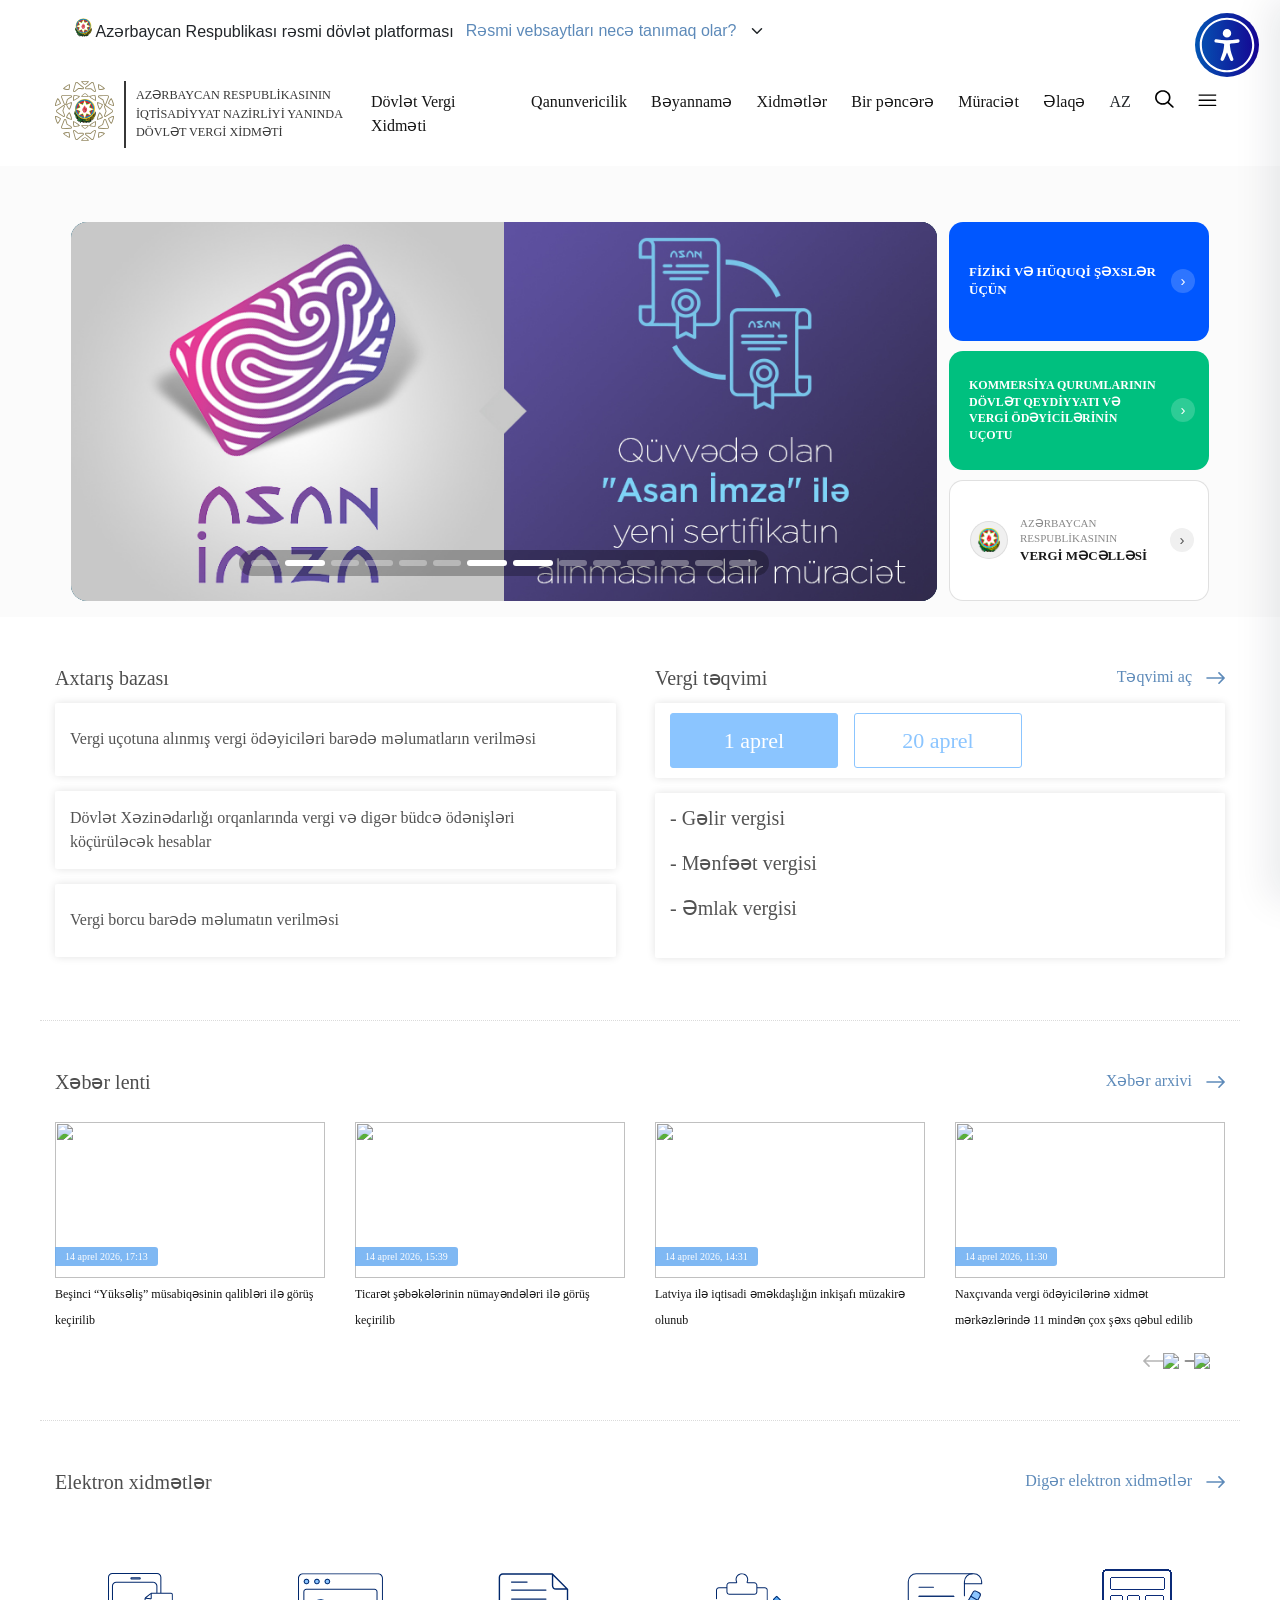
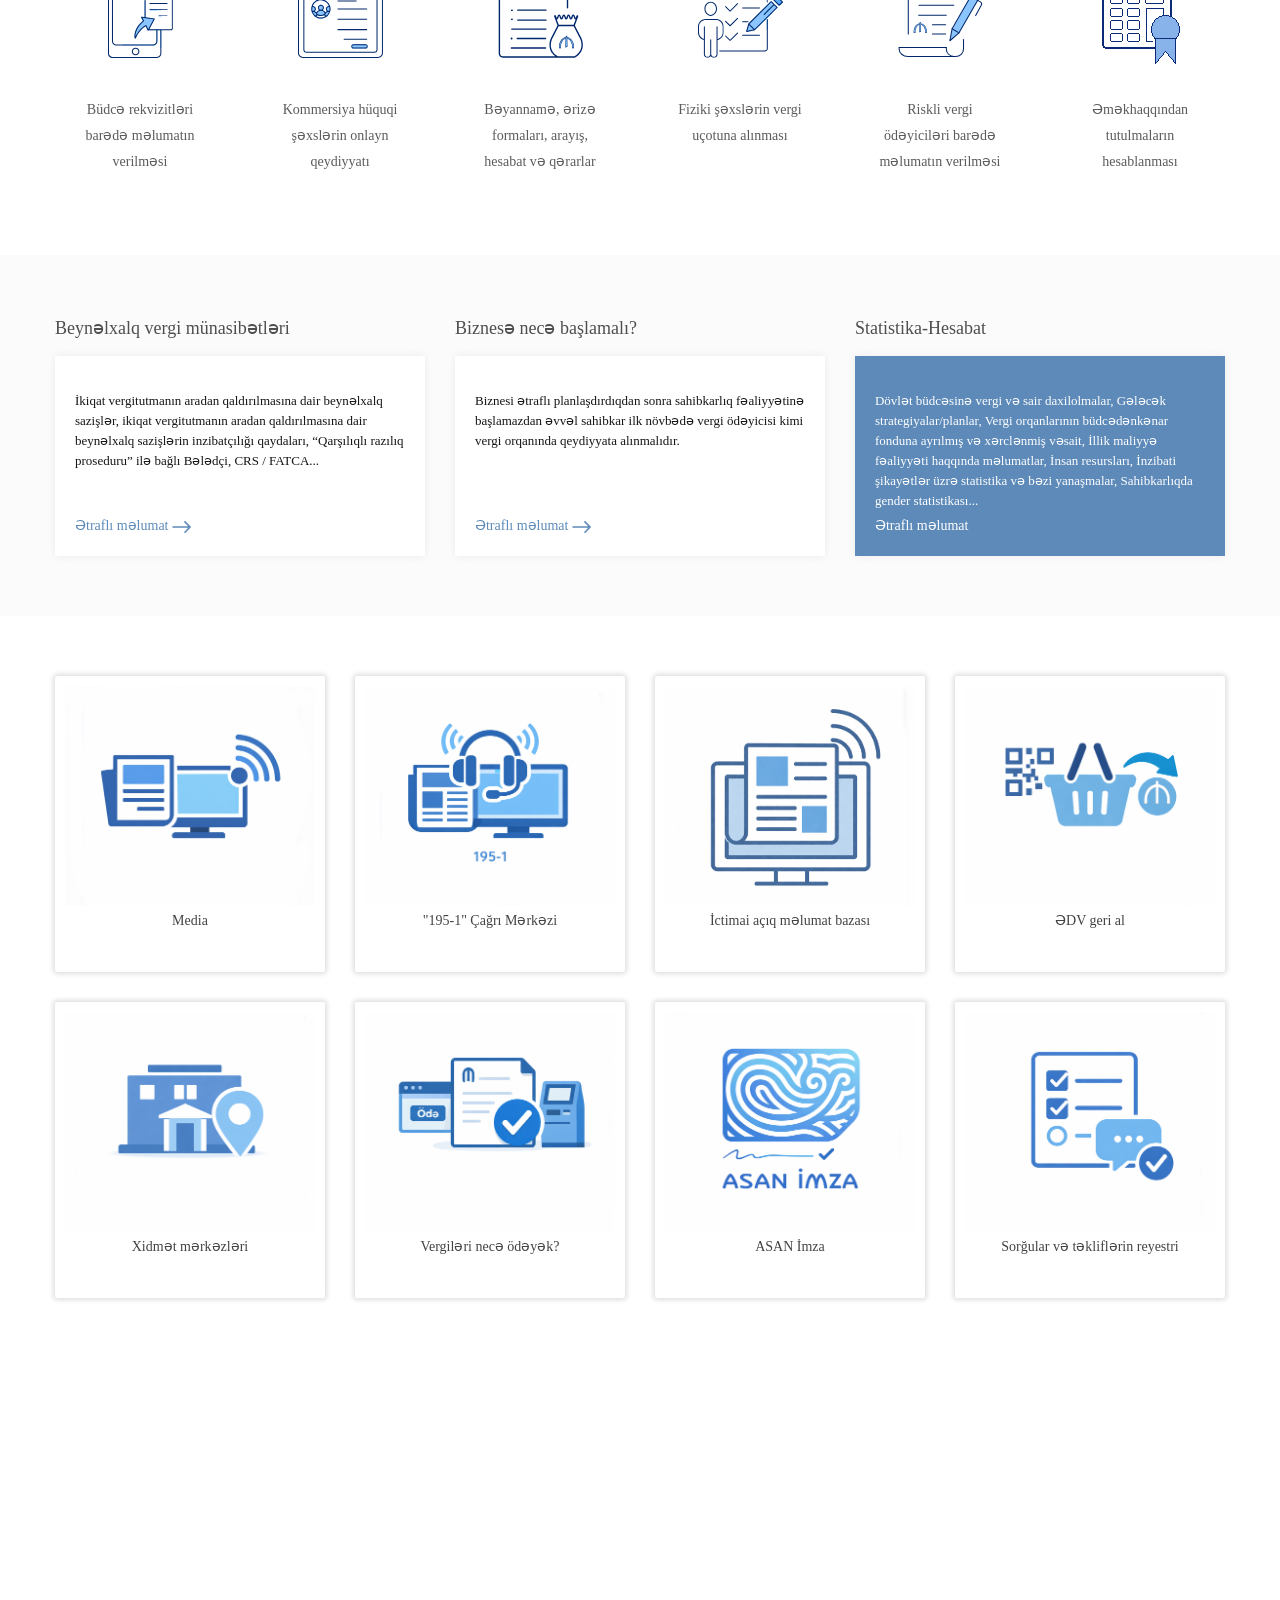
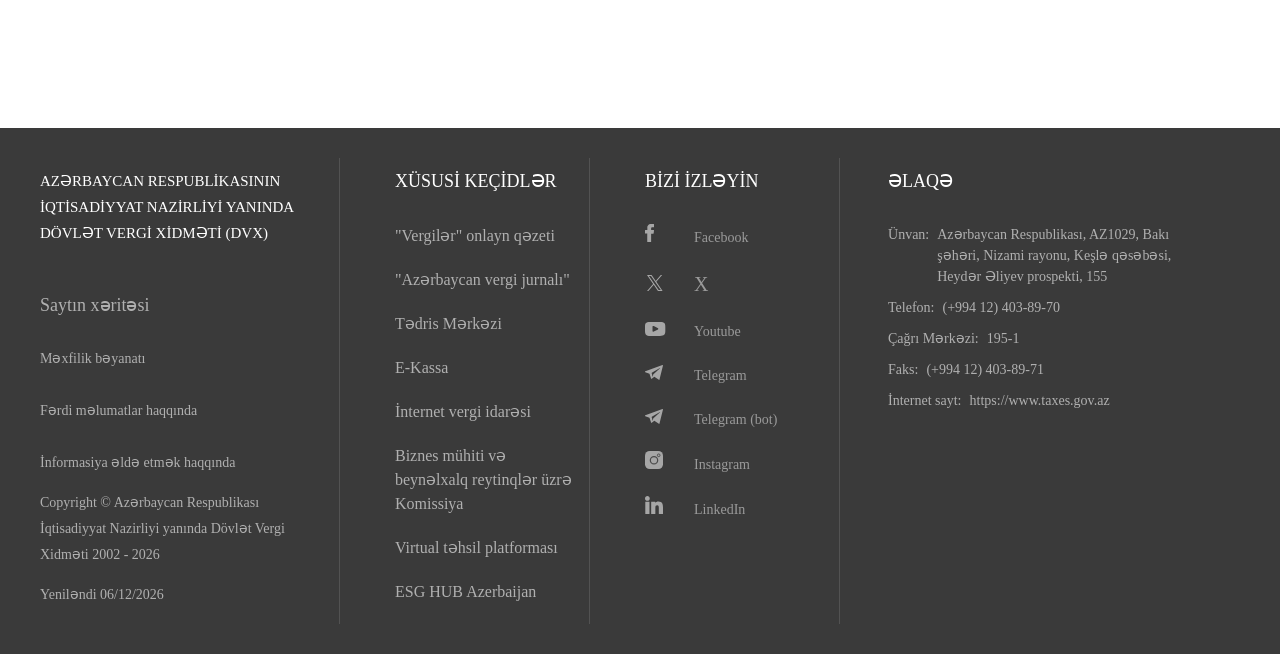
==== commit a4918730: "Update index.html" ====
--- a/index.html
+++ b/index.html
@@ -1,5 +1,5 @@
 <!DOCTYPE html>
-<!-- saved from url=(0027)https://www.taxes.gov.az/ru -->
+<!-- saved from url=(0027)https://www.taxes.gov.az/az -->
 <html class="no-js" lang="en" data-uw-w-loader=""><!--<![endif]--><head><meta http-equiv="Content-Type" content="text/html; charset=UTF-8">
 
     
@@ -8,7 +8,7 @@
     <meta name="robots" content="index, follow">
     <meta name="author" content="TAXES.GOV.AZ">
 
-    <title>Министерство Налогов</title>
+    <title>DÖVLƏT VERGİ XİDMƏTİ</title>
     
     
     
@@ -34,7 +34,7 @@
     
 
 <!-- Google Tag Manager -->
-<script type="text/javascript" async="" src="./Министерство Налогов_files/analytics.js.Без названия"></script><script type="text/javascript" async="" src="./Министерство Налогов_files/js"></script><script type="text/javascript" async="" src="./Министерство Налогов_files/js(1)"></script><script async="" src="./Министерство Налогов_files/gtm.js.Без названия"></script><script>(function(w,d,s,l,i){w[l]=w[l]||[];w[l].push({'gtm.start':
+<script type="text/javascript" async="" src="./DÖVLƏT VERGİ XİDMƏTİ_files/analytics.js.Без названия"></script><script type="text/javascript" async="" src="./DÖVLƏT VERGİ XİDMƏTİ_files/js"></script><script type="text/javascript" async="" src="./DÖVLƏT VERGİ XİDMƏTİ_files/js(1)"></script><script async="" src="./DÖVLƏT VERGİ XİDMƏTİ_files/gtm.js.Без названия"></script><script>(function(w,d,s,l,i){w[l]=w[l]||[];w[l].push({'gtm.start':
 new Date().getTime(),event:'gtm.js'});var f=d.getElementsByTagName(s)[0],
 j=d.createElement(s),dl=l!='dataLayer'?'&l='+l:'';j.async=true;j.src=
 'https://www.googletagmanager.com/gtm.js?id='+i+dl;f.parentNode.insertBefore(j,f);
@@ -46,49 +46,49 @@
 
     <meta name="google-site-verification" content="DQ6_iS_kb3pc1sdoRTBVBp3kDmrM3DldfsfPLD0PzPc">
     <meta property="fb:page_id" content="233077900045011">
-        <meta name="title" content="Министерство Налогов">
-    <meta property="description" content="Azərbaycan Respublikası Vergilər Nazirliyinin rəsmi internet saytı">
+        <meta name="title" content="DÖVLƏT VERGİ XİDMƏTİ">
+    <meta property="description" content="Azərbaycan Respublikası İqtisadiyyat Nazirliyi yanında Dövlət Vergi Xidmətinin rəsmi internet saytı">
     <meta property="og:site_name" content="Taxes.Gov.Az">
-    <meta property="og:title" content="Министерство по налогам Азербайджанской Республики">
-    <meta property="og:url" content="https://www.taxes.gov.az/ru">
+    <meta property="og:title" content="Azərbaycan Respublikası İqtisadiyyat Nazirliyi yanında Dövlət Vergi Xidməti">
+    <meta property="og:url" content="https://www.taxes.gov.az/az">
     <meta property="og:type" content="article">
     <meta property="og:image" content="https://www.taxes.gov.az/files/shares/vn_taxes_build.jpg">
     <meta property="og:image:url" content="https://www.taxes.gov.az/files/shares/vn_taxes_build.jpg">
     <meta property="og:image:width" content="530">
     <meta property="og:image:height" content="350">
-    <meta property="og:description" content="Azərbaycan Respublikası Vergilər Nazirliyinin rəsmi internet saytı State Tax Service, Ministry of Taxes of The Republic of Azerbaijan, Dovlet Vergi Xidmeti, DVX, Vergiler Nazirliyi">
+    <meta property="og:description" content="Azərbaycan Respublikası İqtisadiyyat Nazirliyi yanında Dövlət Vergi Xidmətinin rəsmi internet saytı State Tax Service, Ministry of Taxes of The Republic of Azerbaijan, Dovlet Vergi Xidmeti, DVX, Vergiler Nazirliyi">
     <meta name="keywords" content="State Tax Service, Ministry of Taxes of The Republic of Azerbaijan, Dovlet Vergi Xidmeti, DVX, Vergiler Nazirliyi, dovlet vergi xidmeti, xidmet vergi, vergi xidmeti, vn, vergiler nazirliyi, vergiler, taxes, taxes.gov.az, vergiler.az, ar vergiler nazirliyi, minstry of taxes">
-    <meta name="mrc__share_title" content="Министерство по налогам Азербайджанской Республики">
-
-    
-        <link id="theme" rel="stylesheet" type="text/css" href="./Министерство Налогов_files/design.min.css">
-    <link rel="stylesheet" type="text/css" href="./Министерство Налогов_files/newstyles.css">
-
-    <link rel="stylesheet" href="./Министерство Налогов_files/flatpickr.min.css">
-    <script src="./Министерство Налогов_files/flatpickr"></script>
-    <script src="./Министерство Налогов_files/az.js.Без названия"></script>
-    
-    
-
-    <script src="./Министерство Налогов_files/jquery.min.js.Без названия"></script>
-    <script src="./Министерство Налогов_files/jquery-ui.min.js.Без названия"></script>
-    <script src="./Министерство Налогов_files/popper.min.js.Без названия"></script>
-    <script src="./Министерство Налогов_files/bootstrap.min.js.Без названия"></script>
-    
-    
-    <script src="./Министерство Налогов_files/owl.min.js.Без названия"></script>
-    <script src="./Министерство Налогов_files/owl-thumbs.js.Без названия"></script>
-    <script src="./Министерство Налогов_files/bootstrap-multiselect.js.Без названия"></script>
-    <script src="./Министерство Налогов_files/wow.min.js.Без названия"></script>
-    <script src="./Министерство Налогов_files/fancybox.min.js.Без названия"></script>
-    <script src="./Министерство Налогов_files/sharer.min.js.Без названия"></script>
-    <script src="./Министерство Налогов_files/jquery.datetimepicker.full.min.js.Без названия"></script>
-    <script src="./Министерство Налогов_files/app.min.js.Без названия"></script>
-    <script src="./Министерство Налогов_files/custom.min.js.Без названия"></script>
-
-
-
-    <meta name="csrf-token" content="CP5nZdR0cAdBpDKn0elKbVCxiqQAyDj2GGgRApHL">
+    <meta name="mrc__share_title" content="Azərbaycan Respublikası İqtisadiyyat Nazirliyi yanında Dövlət Vergi Xidməti">
+
+    
+        <link id="theme" rel="stylesheet" type="text/css" href="./DÖVLƏT VERGİ XİDMƏTİ_files/design.min.css">
+    <link rel="stylesheet" type="text/css" href="./DÖVLƏT VERGİ XİDMƏTİ_files/newstyles.css">
+
+    <link rel="stylesheet" href="./DÖVLƏT VERGİ XİDMƏTİ_files/flatpickr.min.css">
+    <script src="./DÖVLƏT VERGİ XİDMƏTİ_files/flatpickr"></script>
+    <script src="./DÖVLƏT VERGİ XİDMƏTİ_files/az.js.Без названия"></script>
+    
+    
+
+    <script src="./DÖVLƏT VERGİ XİDMƏTİ_files/jquery.min.js.Без названия"></script>
+    <script src="./DÖVLƏT VERGİ XİDMƏTİ_files/jquery-ui.min.js.Без названия"></script>
+    <script src="./DÖVLƏT VERGİ XİDMƏTİ_files/popper.min.js.Без названия"></script>
+    <script src="./DÖVLƏT VERGİ XİDMƏTİ_files/bootstrap.min.js.Без названия"></script>
+    
+    
+    <script src="./DÖVLƏT VERGİ XİDMƏTİ_files/owl.min.js.Без названия"></script>
+    <script src="./DÖVLƏT VERGİ XİDMƏTİ_files/owl-thumbs.js.Без названия"></script>
+    <script src="./DÖVLƏT VERGİ XİDMƏTİ_files/bootstrap-multiselect.js.Без названия"></script>
+    <script src="./DÖVLƏT VERGİ XİDMƏTİ_files/wow.min.js.Без названия"></script>
+    <script src="./DÖVLƏT VERGİ XİDMƏTİ_files/fancybox.min.js.Без названия"></script>
+    <script src="./DÖVLƏT VERGİ XİDMƏTİ_files/sharer.min.js.Без названия"></script>
+    <script src="./DÖVLƏT VERGİ XİDMƏTİ_files/jquery.datetimepicker.full.min.js.Без названия"></script>
+    <script src="./DÖVLƏT VERGİ XİDMƏTİ_files/app.min.js.Без названия"></script>
+    <script src="./DÖVLƏT VERGİ XİDMƏTİ_files/custom.min.js.Без названия"></script>
+
+
+
+    <meta name="csrf-token" content="VA2pCCrJVxDvQNsWtPvzHGQl9vyA5udgYgBPgHbk">
     
     <script !src="">
         function langModal() {
@@ -122,7 +122,7 @@
 
     
     <!-- Global site tag (gtag.js) - Google Analytics -->
-	<script async="" src="./Министерство Налогов_files/js(2)"></script>
+	<script async="" src="./DÖVLƏT VERGİ XİDMƏTİ_files/js(2)"></script>
 	<script>
 		window.dataLayer = window.dataLayer || [];
 		function gtag(){dataLayer.push(arguments);}
@@ -154,7 +154,7 @@
 
     </script>
 
-<script async="" src="./Министерство Налогов_files/brevo-conversations.js.Без названия"></script><style>@-webkit-keyframes brevo-conversations-chat-appear-from-bottom {
+<script async="" src="./DÖVLƏT VERGİ XİDMƏTİ_files/brevo-conversations.js.Без названия"></script><style>@-webkit-keyframes brevo-conversations-chat-appear-from-bottom {
   from {
     opacity: 0;
     -webkit-transform: translateY(20px) scale(.97);
@@ -542,19 +542,19 @@
 .brevo-conversations--bg-white {
   background: #fff;
 }
-</style><style type="text/css">.fancybox-margin{margin-right:7px;}</style><link href="./Министерство Налогов_files/widget_base.css" type="text/css" rel="stylesheet"><link type="text/css" rel="stylesheet" id="uw-stylesheet-udf" href="https://cdn.userway.org/widgetapp/bundles/udf/udf.css"><link href="https://cdn.userway.org/styles/2026-04-14-10-40-20/widget_lazy.css?v=1776163220800" type="text/css" rel="stylesheet"></head>
+</style><style type="text/css">.fancybox-margin{margin-right:7px;}</style><link href="./DÖVLƏT VERGİ XİDMƏTİ_files/widget_lazy.css" type="text/css" rel="stylesheet"><link href="./DÖVLƏT VERGİ XİDMƏTİ_files/widget_base.css" type="text/css" rel="stylesheet"></head>
 <body>
 
-<div class="uwy userway_p1 utb" data-uw-feature-ignore="true" data-uw-rm-ignore="true" title="Accessibility Menu" style="background-color: transparent !important; overflow: initial !important;"><div class="userway_buttons_wrapper"><div class="ulsti hidden userway_dark" id="userwayLstIcon" aria-label="Translations Menu" role="button" tabindex="0" aria-haspopup="dialog" data-uw-s19-ignore="" title="Translations Menu" style="background: linear-gradient(to right, rgb(3, 85, 179), rgb(8, 65, 171), rgb(12, 44, 163), rgb(17, 24, 154), rgb(21, 3, 146)) !important;"><span class="uiiw"></span><div class="ups"><img width="43" height="43" data-uw-rm-ignore="" class="si_w" aria-hidden="true" alt="Spinner: White decorative" src="./Министерство Налогов_files/spin_wh.svg"></div><span class="usr lst-spacer"></span><img class="userway_check_on" data-uw-rm-ignore="" data-uw-ignore-s25="true" width="18" height="20" alt="Accessibility menu is on" src="https://cdn.userway.org/widgetapp/images/check_on.svg"></div><div class="uai userway_dark" id="userwayAccessibilityIcon" aria-label="Accessibility Menu" role="button" tabindex="0" aria-haspopup="dialog" title="Accessibility Menu" style="background: linear-gradient(to right, rgb(3, 85, 179), rgb(8, 65, 171), rgb(12, 44, 163), rgb(17, 24, 154), rgb(21, 3, 146)) !important;"><span class="uiiw"><img data-uw-rm-ignore="" class="ui_w" role="presentation" alt="" src="./Министерство Налогов_files/body_wh.svg"></span><div class="ups"><img width="43" height="43" data-uw-rm-ignore="" class="si_w" aria-hidden="true" alt="Spinner: White decorative" src="./Министерство Налогов_files/spin_wh.svg"></div><span class="usr"></span><img class="userway_check_on" data-uw-rm-ignore="" data-uw-ignore-s25="true" width="18" height="20" alt="Accessibility menu is on" src="https://cdn.userway.org/widgetapp/images/check_on.svg"></div><div class="uwaw-dictionary-tooltip"></div></div><iframe class="uwif userway_p1" data-uw-ignore-translate="true" name="userway" title="UserWay Accessibility Menu" allow="clipboard-write" src="./Министерство Налогов_files/saved_resource.html" style="max-width: 100vw !important; visibility: visible !important; opacity: 1 !important; color-scheme: light !important;"></iframe></div><div class="uw-s10-bottom-ruler-guide"></div><div class="uw-s10-right-ruler-guide"></div><div class="uw-s10-left-ruler-guide"></div><div class="uw-s10-reading-guide"><div class="uw-s10-reading-guide__arrow"></div></div><div class="uw-s12-tooltip" aria-hidden="true"></div><header class=" boxShadow">
+<div class="uwy userway_p1 utb" data-uw-feature-ignore="true" data-uw-rm-ignore="true" title="Accessibility Menu" style="background-color: transparent !important; overflow: initial !important;"><div class="userway_buttons_wrapper"><div class="ulsti hidden userway_dark" id="userwayLstIcon" aria-label="Translations Menu" role="button" tabindex="0" aria-haspopup="dialog" data-uw-s19-ignore="" title="Translations Menu" style="background: linear-gradient(to right, rgb(3, 85, 179), rgb(8, 65, 171), rgb(12, 44, 163), rgb(17, 24, 154), rgb(21, 3, 146)) !important;"><span class="uiiw"></span><div class="ups"><img width="43" height="43" data-uw-rm-ignore="" class="si_w" aria-hidden="true" alt="Spinner: White decorative" src="./DÖVLƏT VERGİ XİDMƏTİ_files/spin_wh.svg"></div><span class="usr lst-spacer"></span><img class="userway_check_on" data-uw-rm-ignore="" data-uw-ignore-s25="true" width="18" height="20" alt="Accessibility menu is on" src="./DÖVLƏT VERGİ XİDMƏTİ_files/check_on.svg"></div><div class="uai userway_dark" id="userwayAccessibilityIcon" aria-label="Accessibility Menu" role="button" tabindex="0" aria-haspopup="dialog" title="Accessibility Menu" style="background: linear-gradient(to right, rgb(3, 85, 179), rgb(8, 65, 171), rgb(12, 44, 163), rgb(17, 24, 154), rgb(21, 3, 146)) !important;"><span class="uiiw"><img data-uw-rm-ignore="" class="ui_w" role="presentation" alt="" src="./DÖVLƏT VERGİ XİDMƏTİ_files/body_wh.svg"></span><div class="ups"><img width="43" height="43" data-uw-rm-ignore="" class="si_w" aria-hidden="true" alt="Spinner: White decorative" src="./DÖVLƏT VERGİ XİDMƏTİ_files/spin_wh.svg"></div><span class="usr"></span><img class="userway_check_on" data-uw-rm-ignore="" data-uw-ignore-s25="true" width="18" height="20" alt="Accessibility menu is on" src="./DÖVLƏT VERGİ XİDMƏTİ_files/check_on.svg"></div><div class="uwaw-dictionary-tooltip"></div></div><iframe class="uwif userway_p1" data-uw-ignore-translate="true" name="userway" title="UserWay Accessibility Menu" allow="clipboard-write" style="max-width: 100vw !important; visibility: visible !important; opacity: 1 !important; color-scheme: light !important;" src="./DÖVLƏT VERGİ XİDMƏTİ_files/saved_resource.html"></iframe></div><div class="uw-s10-bottom-ruler-guide"></div><div class="uw-s10-right-ruler-guide"></div><div class="uw-s10-left-ruler-guide"></div><div class="uw-s10-reading-guide"><div class="uw-s10-reading-guide__arrow"></div></div><div class="uw-s12-tooltip" aria-hidden="true"></div><header class=" boxShadow">
 	<div class="container container-custom">
 
   <div class="wrap">
             <!-- Single sentence with dropdown caret at the end -->
-            <button id="acc-btn" class="summary" aria-expanded="true" aria-controls="acc-panel">
+            <button id="acc-btn" class="summary" aria-expanded="false" aria-controls="acc-panel">
                 <span class="summary__text__one">
                     <svg width="17" height="19" viewBox="0 0 17 19" fill="none" xmlns="http://www.w3.org/2000/svg" class="jss16"><path fill-rule="evenodd" clip-rule="evenodd" d="M8.73007 9.36497C12.359 9.6457 16.638 7.33392 15.408 11.4699C15.5991 11.8161 16.1006 10.6467 16.1364 10.5303C16.1498 10.5039 16.2917 9.97588 16.3536 10.1837C16.1984 10.5084 16.1539 10.8376 16.0873 11.0374C16.0786 11.0628 16.0606 11.2966 16.0873 11.2621C16.1231 11.2017 16.1677 11.0623 16.1851 10.9804C16.283 10.7596 16.3583 10.5084 16.4028 10.361C16.4156 10.3225 16.4382 10.2271 16.4648 10.1662C16.4648 10.0448 16.6159 10.0103 16.5493 10.1317C16.5493 10.2012 16.4515 10.4999 16.4202 10.5863C16.4561 10.7162 16.4781 10.6123 16.5135 10.5518C16.5181 10.5428 16.5714 10.3915 16.6026 10.2701C16.638 10.1272 16.7004 9.97138 16.7445 9.75459C16.7665 9.6422 16.8331 9.49484 16.8331 9.65119C16.7932 9.88896 16.6866 10.2616 16.638 10.4959C16.638 10.5428 16.62 10.6038 16.6692 10.6038C16.7133 10.4649 16.7978 10.1837 16.8331 10.1492C16.9755 10.1142 16.6958 10.6557 16.7045 10.864C16.7045 10.7941 16.8598 10.5608 16.9002 10.4999C17.0242 10.4999 16.8731 10.5953 16.8731 10.6687C16.8644 10.6947 16.6287 11.3491 16.6866 11.3491C16.7445 11.2751 16.9264 10.7726 16.993 10.7551C17.0462 10.8116 16.7799 11.388 16.7799 11.5044C16.7312 11.5913 16.7005 11.7042 16.6692 11.7991C16.638 11.8296 16.6333 11.8731 16.6513 11.92C16.6513 11.8641 16.7758 11.7557 16.8024 11.6862C16.8464 11.6173 16.8598 11.5394 16.9356 11.5913C16.8418 11.8551 16.66 12.0938 16.5493 12.3576C16.4648 12.479 16.3229 12.7302 16.4561 12.6009C16.576 12.4835 16.5714 12.4575 16.6333 12.3751L16.7624 12.1673C16.7932 12.1458 16.8244 12.1108 16.869 12.1108C16.7932 12.2847 16.6733 12.4665 16.5847 12.6353C16.367 12.8776 16.2384 13.1768 16.012 13.3976C15.9454 13.493 15.7722 13.6144 16.0519 13.5015C16.327 13.2717 16.5493 12.9126 16.7445 12.6178L16.8157 12.6353C16.598 13.0509 16.3004 13.3716 16.0299 13.7443C15.9495 13.8222 15.7722 13.9695 15.7277 14.056C15.7763 14.0779 15.763 14.0734 15.8209 14.0385C15.9361 13.9086 16.0832 13.7787 16.2251 13.6703L16.2604 13.7093C15.994 14.0385 15.741 14.3247 15.408 14.576C15.3055 14.6534 15.1903 14.7358 15.0837 14.8007C15.221 14.8702 15.723 14.4541 15.8383 14.3716C15.8562 14.3292 15.8742 14.3292 15.9049 14.2982C15.9228 14.2593 16.0514 14.1683 16.0514 14.2812C15.8829 14.4241 15.7189 14.5929 15.5499 14.7313C15.2743 14.9696 14.968 15.1994 14.6396 15.3767C14.7502 15.4286 15.2569 15.1254 15.3501 15.0475C15.4254 14.9995 15.5007 14.9436 15.5678 14.8916C15.5678 14.9091 15.6431 14.9396 15.6564 14.9396C15.4966 15.074 15.2968 15.1904 15.1191 15.3072C14.9239 15.4371 14.6929 15.602 14.4839 15.7019C14.2754 15.7843 14.0536 15.9316 13.8405 15.9831C13.8405 16.0395 14.1868 15.9316 14.2354 15.9316C14.5197 15.8622 14.7994 15.7408 15.0351 15.5675C15.1058 15.6409 15.0883 15.6454 14.9992 15.7019C14.8793 15.7883 14.7421 15.8357 14.6396 15.9316C14.5023 15.9786 14.3379 16.087 14.1955 16.1394C13.8983 16.2948 13.5428 16.4337 13.2186 16.5371C13.1253 16.5371 13.0188 16.607 12.9348 16.607C12.8682 16.607 12.8856 16.646 12.9527 16.646C13.152 16.646 13.3164 16.633 13.5029 16.5895C13.632 16.5635 13.7693 16.5246 13.8758 16.4856C14.0582 16.4252 14.2754 16.3038 14.4664 16.2254C14.4752 16.2473 14.4931 16.2733 14.5023 16.2948C14.3333 16.4596 14.049 16.4986 13.8584 16.5895C13.8538 16.5895 13.8184 16.6285 13.8051 16.6285C13.716 16.6285 13.4675 16.7544 13.3963 16.7628C13.1832 16.7973 12.8989 16.9532 12.6858 16.9532C12.841 17.0011 13.0987 16.9362 13.2544 16.9057C13.2544 16.9492 13.3651 16.9836 13.361 17.0056C13.3031 17.1789 13.1832 17.3648 13.0767 17.5296C12.841 17.642 12.6059 17.7809 12.3662 17.8933C12.2862 17.8933 12.2417 17.8888 12.2908 17.7894C12.2908 17.7894 12.4727 17.5816 12.3841 17.5816C12.3042 17.5816 12.2376 17.5641 12.2376 17.668C12.2283 17.6944 12.2243 17.7159 12.2063 17.7329C12.2063 17.8633 12.153 18.11 12.0245 18.1705C11.9399 18.2574 11.7002 18.2919 11.5798 18.3438C11.2914 18.3438 10.9364 18.5167 10.6567 18.3438C10.5809 18.3438 10.4743 18.3658 10.5322 18.2574C10.5855 18.2574 10.5988 18.2574 10.6388 18.2399C10.7633 18.2399 11.358 18.0886 11.296 17.9582C11.2427 17.9582 11.1582 17.9712 11.1183 17.9282C11.0604 17.9282 11.0517 17.9102 10.9938 17.8933C10.9451 17.8068 10.7766 17.8718 10.7054 17.8068C10.6475 17.7809 10.5722 17.7549 10.6874 17.8418C10.6874 17.9367 10.7008 18.0361 10.6029 18.0841C10.5589 18.1056 10.5056 18.1365 10.4564 18.1365C10.3765 18.1365 10.1414 18.1535 10.1414 18.0666C10.0702 18.1011 10.1234 18.1011 10.1234 18.1535C10.1767 18.1535 10.0835 18.2794 10.0702 18.2919C9.98564 18.4567 9.55534 18.4347 9.3909 18.4347C9.3284 18.4222 9.26642 18.3918 9.21314 18.3788C8.9693 18.2574 8.6937 18.14 8.46728 17.9977C8.38736 17.9977 8.26288 18.0971 8.19629 18.1365C7.96987 18.2879 7.75676 18.5002 7.45504 18.5002C7.35258 18.5002 7.25935 18.5047 7.224 18.4347C7.16151 18.4347 7.17073 18.3263 7.17073 18.2919C7.17073 18.2919 7.30853 18.149 7.18866 18.21C7.07288 18.2919 6.81982 18.3223 6.67332 18.2749C6.52681 18.132 6.55806 18.0886 6.67332 17.9802C6.6559 17.9802 6.55344 17.9027 6.54474 17.8938C6.54474 17.8543 6.53142 17.8283 6.51349 17.7894C6.37159 17.8588 6.22047 17.8588 6.08318 17.7724C5.98534 17.8673 5.87008 17.9282 5.71435 17.9282C5.679 17.9107 5.63444 17.8893 5.60319 17.8763C5.33681 17.8763 5.37267 17.8633 5.37267 18.0671C5.37267 18.1145 5.39008 18.149 5.37267 18.1925C5.37267 18.2359 5.33271 18.3263 5.28353 18.3263C5.19491 18.4133 4.98181 18.4737 4.85733 18.4347C4.72875 18.4347 4.67547 18.3918 4.59095 18.3094C4.52025 18.3094 4.53767 18.2659 4.53767 18.2224C4.43573 18.145 4.44444 17.8113 4.59095 17.7029C4.60888 17.6855 4.68879 17.5816 4.62629 17.5816C4.62629 17.5211 4.64422 17.5081 4.57353 17.5081C4.51564 17.5081 4.54638 17.4562 4.4803 17.4562C4.3512 17.4042 4.32047 17.4732 4.19599 17.4732C4.07151 17.6555 3.87172 17.8763 3.63198 17.8763C3.57 17.8763 3.50289 17.7634 3.50289 17.7029C3.45883 17.5731 3.49008 17.3827 3.52082 17.2484C3.43681 17.2484 3.40095 17.2049 3.34306 17.166C3.32103 17.166 3.28979 17.0835 3.28979 17.0576C3.28979 16.9407 3.21909 16.9666 3.21909 16.9237C3.21909 16.8323 3.02802 16.9407 2.97013 16.9407H2.70375C2.70375 16.9362 2.71707 16.9147 2.72168 16.9062C2.54392 16.9062 2.40612 16.629 2.49065 16.4691C2.45991 16.4691 2.49065 16.4302 2.49065 16.4037C2.55263 16.2783 2.80159 16.1914 2.93478 16.122C2.85948 16.122 2.87229 16.0355 2.8103 16.0355C2.78827 16.0141 2.77496 16.0056 2.77496 15.9666C2.64638 15.9666 2.81952 15.7413 2.5972 15.7413C2.53982 15.6934 2.53982 15.6849 2.47323 15.6849H2.43327C2.27345 15.6849 1.86466 15.4686 1.86466 15.3257C1.89129 15.2688 1.94457 15.2253 1.99375 15.1824C2.11311 15.0825 1.87797 15.1214 1.85134 15.009C1.74478 14.9786 1.72276 14.8662 1.72276 14.7663C1.72276 14.6324 1.9 14.5585 1.97121 14.4546C1.86005 14.3811 1.77142 14.4371 1.63362 14.4071H1.49172C1.39849 14.3856 1.26069 14.3162 1.22535 14.2463C1.18078 14.1604 1.16336 14.0215 1.19 13.9176C1.19 13.7792 1.50965 13.7358 1.50965 13.6229C1.41181 13.5929 1.35853 13.4281 1.30065 13.3461C1.2653 13.2203 1.24276 13.0599 1.24276 12.9255C1.05681 12.9255 0.923107 12.9131 0.799138 12.7352C0.656728 12.5969 0.621381 12.4185 0.621381 12.2327C0.621381 12.0294 0.439014 12.1638 0.350391 12.0769C0.270478 12.0769 0.368321 11.9165 0.266379 11.886C0.128579 11.7996 0 11.6613 0 11.4879C0 11.2367 0.301726 11.4575 0.301726 11.2277C0.301726 10.89 0.337072 10.9809 0.563495 10.8296C0.590133 10.6997 0.49229 10.7297 0.461553 10.6342C0.368321 10.5613 0.377029 10.4309 0.315045 10.3745C0.315045 10.0803 0.394959 9.98038 0.621381 9.8545H0.710003C0.839095 9.8545 0.852414 9.99336 0.923107 9.99336C0.994312 10.1362 0.985604 9.99336 0.941036 9.99336C0.941036 9.94591 0.954355 9.79006 0.88776 9.79006C0.88776 9.72912 0.88776 9.65968 0.869831 9.59924C0.839095 9.59924 0.852414 9.51682 0.852414 9.49534L8.73007 9.36497Z" fill="#131310"></path><path fill-rule="evenodd" clip-rule="evenodd" d="M7.44396 18.2686H7.52001H7.58393H7.65392L7.7239 18.2806L7.79389 18.2926L7.86993 18.3177L7.95741 18.3297L7.89281 18.354L7.82283 18.3664H7.74746L7.67747 18.3787H7.60749H7.54289H7.46752H7.39753H7.32755H7.30399L7.23401 18.342V18.3177L7.25756 18.3053H7.28044L7.30399 18.2926L7.32755 18.2806L7.37398 18.2686H7.44396Z" fill="#4A6864"></path><path fill-rule="evenodd" clip-rule="evenodd" d="M9.56301 18.296L9.59813 18.284H9.63377L9.6689 18.2685H9.70402L9.74373 18.2565H9.77479H9.80991H9.84555H9.89849H9.93362H9.99115H10.0395H10.0925L10.1276 18.284L10.1103 18.296L10.0925 18.3052L10.0746 18.3175L10.0395 18.3295L10.0263 18.3419H9.99115L9.95144 18.3542H9.9158L9.88067 18.3662L9.82773 18.3786H9.77479L9.72184 18.3909H9.6689H9.61595H9.56301H9.51465H9.45712L9.40417 18.3662L9.45712 18.3295H9.47494H9.49225L9.51465 18.3175H9.52788L9.54519 18.3052L9.56301 18.296Z" fill="#4A6864"></path><path fill-rule="evenodd" clip-rule="evenodd" d="M4.34045 17.0743C4.34045 16.746 4.65108 16.8112 4.8556 16.746C4.98426 16.746 5.18878 16.6101 5.26465 16.5182C5.32257 16.2596 5.10472 16.3778 5.10472 16.1631C5.10472 15.9883 5.27797 16.0323 5.38869 16.0403C5.44661 16.0449 5.4379 16.0752 5.49531 16.0752C5.34461 16.1545 5.37126 16.207 5.37126 16.3384C5.37126 16.3909 5.23748 16.6541 5.38869 16.6541C5.38869 16.7021 5.4866 16.6712 5.40663 16.7106C5.40663 16.8859 4.94479 17.1183 4.87354 17.1663C4.91353 17.2451 5.12676 17.0834 5.17546 17.0435C5.20672 17.0698 5.06884 17.3193 5.05141 17.3552C5.0022 17.5168 4.92685 17.7052 4.92685 17.8845C4.92685 17.9896 4.98016 17.8931 4.98016 17.8497C4.98016 17.727 5.18417 17.1531 5.30002 17.0435C5.32206 17.0789 5.34871 17.2718 5.37126 17.2718C5.37126 17.3415 5.45533 17.438 5.47737 17.4991C5.62397 17.5694 5.42406 17.1794 5.42406 17.1092C5.3441 17.0304 5.4379 16.8642 5.47737 16.7985C5.47737 16.8112 5.58399 16.9915 5.58399 16.8465C5.58399 16.8687 5.77108 16.8465 5.82849 16.8465C5.8331 16.8465 6.4682 16.8859 6.4682 16.8859C6.58814 17.0178 6.42412 17.1794 6.34415 17.1794C6.14834 17.1794 5.8818 16.9385 5.81516 16.9915C5.56195 17.1925 6.09965 17.5168 5.85053 17.6396C5.75314 17.6396 5.49121 17.6658 5.42406 17.5517C4.99349 17.6567 5.36204 18.1472 4.8556 18.1472C4.55779 18.1472 4.53575 17.8103 4.709 17.6396C4.82434 17.5259 4.83305 17.2016 4.607 17.2016C4.54446 17.2011 4.34045 17.1703 4.34045 17.0743Z" fill="#2B8F44"></path><path fill-rule="evenodd" clip-rule="evenodd" d="M11.4188 18.281H11.4441L11.469 18.293V18.3053H11.4813H11.494H11.5067H11.5189H11.5316H11.5443L11.5692 18.293L11.5316 18.3177H11.5067L11.4813 18.3329H11.4564L11.4343 18.3452L11.3938 18.3544H11.3811H11.3435H11.3309L11.2932 18.3664H11.2809H11.2433H11.2307H11.218H11.2307L11.2556 18.3544H11.2809L11.3059 18.3452H11.3309L11.3562 18.3177L11.3811 18.3053L11.4188 18.281Z" fill="#2B8F44"></path><path fill-rule="evenodd" clip-rule="evenodd" d="M6.55348 17.9758V17.9515L6.60376 17.9264H6.62872H6.63812H6.66633H6.67899H6.70395H6.72891H6.75423V17.9391H6.76652H6.77918V17.9515H6.79184H6.80414H6.82946V17.9758L6.81391 17.9878H6.80414H6.79184L6.77918 18.0034H6.76652L6.75423 18.0154H6.72891H6.71661H6.70395H6.69129H6.66633H6.65078H6.63812H6.62872H6.61606H6.60376H6.5911H6.57844V18.0034H6.56614V17.9878H6.55348V17.9758Z" fill="#4A6864"></path><path fill-rule="evenodd" clip-rule="evenodd" d="M10.1769 17.9647H10.1863H10.1989H10.2116H10.2239L10.2366 17.9527H10.2489L10.2742 17.928H10.3024L10.3273 17.9157H10.3523H10.3744H10.387H10.412H10.4246H10.4529V17.928V17.9404V17.9527V17.9647V17.9739V17.9891L10.3993 18.0141L10.3744 18.0261H10.365H10.34H10.3273H10.3024H10.2897H10.2615H10.2489H10.2366H10.2239H10.2116H10.1989H10.1863L10.1769 18.0141L10.1642 18.0014V17.9891L10.1769 17.9647Z" fill="#4A6864"></path><path fill-rule="evenodd" clip-rule="evenodd" d="M7.35681 17.5445L7.36947 17.5568L7.38176 17.5688L7.39442 17.5812H7.40708L7.41974 17.5903L7.43204 17.6027L7.4447 17.6147H7.48232V17.6422L7.457 17.6546H7.4447L7.41974 17.6669H7.40708L7.38176 17.6793H7.36947L7.35681 17.6913H7.3474V17.6793V17.6669V17.6546V17.6271V17.6147V17.5903V17.5812L7.35681 17.5445Z" fill="#FFFFFE"></path><path fill-rule="evenodd" clip-rule="evenodd" d="M8.03451 17.3774C7.94889 17.3774 7.81259 17.037 7.85097 16.9637C7.77864 16.9637 7.72747 16.8365 7.64628 16.8365C7.45043 16.9108 7.14289 17.1519 6.95936 17.0497C6.90818 17.0209 6.81469 16.9472 6.92097 16.8365C6.95099 16.812 6.88702 16.5704 6.9938 16.5704C6.9938 16.6233 7.10058 16.5661 7.11288 16.5538C7.21523 16.4598 7.34366 16.6564 7.4032 16.7174C7.52228 16.6602 7.31758 16.5245 7.31758 16.4716C7.37318 16.4186 8.03451 16.4101 8.03451 16.6233C8.1157 16.6233 8.10685 16.8323 8.10685 16.9022C8.1964 16.968 8.16639 16.7462 8.16639 16.7174C8.16639 16.5042 8.31991 16.7708 8.34156 16.7992C8.37994 16.8611 8.65697 17.2587 8.73374 17.115C8.56742 17.0044 8.4567 16.7377 8.30712 16.6068C8.28596 16.5817 8.19197 16.517 8.27316 16.5534C8.43948 16.5534 8.61859 16.6432 8.71701 16.4555C8.63975 16.4839 7.79537 16.4512 7.79537 16.3567H7.41993C7.51391 16.2952 7.8554 16.0248 7.83375 15.9794C7.68466 16.0693 7.51391 16.1808 7.36875 16.2749C6.89982 16.6271 7.17291 16.0286 7.18128 16.0286C7.23688 16.0286 7.24967 15.9468 7.21523 15.9137C7.30085 15.832 7.41993 15.7625 7.52228 15.7128C7.55278 15.701 7.79537 15.6599 7.79537 15.6845C7.83375 15.6845 7.88936 15.7298 7.93216 15.7298C7.93216 15.7785 8.01729 15.8896 8.01729 15.9794C8.01729 16.2749 8.36715 16.2295 8.58021 16.1808C8.68256 16.2499 8.90005 16.2626 8.90005 16.439C8.85331 16.5411 8.82772 16.5453 8.75096 16.6229C8.75096 16.6479 8.7298 16.6886 8.71701 16.7009C8.71701 16.9344 9.04078 16.9429 9.04078 17.115C9.04078 17.201 9.06686 17.3897 8.91728 17.3897C8.81936 17.488 8.51231 17.4469 8.51231 17.2625C8.47786 17.2625 8.40553 17.2218 8.40553 17.193C8.23036 17.193 8.19247 17.3774 8.03451 17.3774Z" fill="#2B8F44"></path><path fill-rule="evenodd" clip-rule="evenodd" d="M7.39605 17.3061L7.38339 17.2941H7.37109V17.2818V17.2723H7.35843H7.34577L7.33348 17.2603V17.2479H7.32082L7.30816 17.2359V17.2236H7.29586V17.2112H7.2832V17.1989V17.1713H7.29586H7.30816H7.32082H7.33348H7.34577H7.35843L7.38339 17.1593V17.1713L7.4116 17.1865L7.42426 17.1989H7.45863L7.47129 17.2112L7.49624 17.2236L7.5089 17.2359L7.53422 17.2479V17.2723V17.2818V17.2941V17.3061V17.3305V17.358H7.54652L7.53422 17.3704L7.54652 17.3457H7.52156H7.49624L7.47129 17.3305L7.45863 17.3181H7.43692L7.42426 17.3061H7.39605Z" fill="#286C38"></path><path fill-rule="evenodd" clip-rule="evenodd" d="M11.0104 17.016C10.772 17.0464 10.3929 17.0771 10.1368 17.0771C9.86838 17.0771 9.7617 16.9853 9.76612 16.8569C9.77055 16.6271 10.5075 16.8262 10.7376 16.8449C11.0104 16.8689 11.2277 16.9028 11.4878 16.9028C11.7478 16.9028 11.3427 16.9642 11.3172 16.9642C11.2749 16.9822 11.0787 17.0069 11.0104 17.016Z" fill="#FCE91F"></path><path fill-rule="evenodd" clip-rule="evenodd" d="M3.28981 16.8047C3.2716 16.8047 3.15455 16.6669 3.05519 16.7118C2.88873 16.7118 2.53186 16.8935 2.53186 16.5745C2.53186 16.3086 2.64006 16.3357 2.80289 16.2163C2.86584 16.2734 3.1634 16.2341 3.1634 16.0923C3.24455 16.0121 3.03751 15.6763 3.47032 15.88C3.7632 15.88 3.93903 15.9284 3.93903 15.5967C3.93903 15.3487 4.35832 15.2247 4.42595 15.4196C4.51178 15.4196 4.75056 15.6763 4.71467 15.7381C4.71467 15.9642 4.66525 15.9238 4.69646 16.057C4.46184 16.057 4.40358 15.9106 4.19133 15.8442C4.14608 15.7779 4.16428 15.7917 4.08781 15.8095C4.08781 15.9111 4.32243 16.0126 4.41242 16.0392C4.36717 16.057 3.92082 16.1234 3.8714 16.1811C3.74967 16.2076 3.45628 16.1188 3.3616 16.0218C3.34807 16.0525 3.33038 16.079 3.33038 16.1142C3.4157 16.1142 3.61442 16.252 3.66852 16.252C3.53795 16.3183 3.28044 16.3229 3.1275 16.3229C3.10929 16.3449 2.85647 16.3934 3.1816 16.3934C3.39333 16.3934 3.57332 16.4153 3.75852 16.3229C3.71326 16.3934 3.49685 16.6547 3.5239 16.7118C3.61858 16.7118 3.75384 16.4551 3.83499 16.3627C4.0155 16.2163 4.08313 16.1632 4.3578 16.1632C4.53831 16.1101 3.97024 16.4995 4.20954 16.4995C4.2496 16.4112 4.61062 16.0744 4.61062 16.1632H4.82703C4.62363 16.2561 4.8494 16.3582 4.84472 16.3627C5.33164 16.4908 4.91235 16.7475 4.50242 16.7475C4.42127 16.7475 4.38953 16.8047 4.32191 16.9241C4.23191 17.0083 4.02851 16.6322 3.83499 16.8226C3.67268 16.9777 3.67737 17.0885 3.4157 17.0885C3.3075 17.0879 3.3257 16.8047 3.28981 16.8047Z" fill="#2B8F44"></path><path fill-rule="evenodd" clip-rule="evenodd" d="M9.16653 16.929L9.22855 16.917L9.31145 16.8955L9.37347 16.8831L9.45577 16.8588L9.53867 16.8341L9.62633 16.7942H9.70386L9.76588 16.8189L9.68358 16.8588L9.60069 16.8708L9.53867 16.8831L9.47664 16.8955L9.39375 16.917L9.33172 16.929L9.24942 16.9534L9.1874 16.9657L9.16653 16.9781L9.14565 16.9932L9.12538 17.0056L9.1045 17.018V17.03H9.05799H9.04248V17.018V17.0056V16.9932V16.9781V16.9534H9.1045L9.16653 16.929Z" fill="#FCE91F"></path><path fill-rule="evenodd" clip-rule="evenodd" d="M9.20468 17.0885C9.12929 17.0885 9.12563 17.0144 9.07766 17.0144C9.07766 16.9957 9.05025 16.9445 9.04248 16.9354C9.04248 16.6537 9.31935 16.357 9.47378 16.1767C9.68806 15.9873 9.90143 15.8304 10.1276 15.6768C9.9293 15.9409 9.71959 16.2599 9.63232 16.6025C9.54917 16.7689 9.40662 17.0885 9.22067 17.0885H9.20468Z" fill="#FCE91F"></path><path fill-rule="evenodd" clip-rule="evenodd" d="M5.70906 16.7154C5.48784 16.6333 5.62954 16.3655 5.79316 16.2665C5.88134 16.1326 5.8635 16.1714 5.8635 16.0375C5.8635 15.8045 5.26306 15.917 5.22738 15.917C5.09486 15.917 4.85631 15.8478 4.85631 15.6751C4.85631 15.6363 5.04644 15.6667 5.1392 15.6234C5.46185 15.481 5.10811 15.1744 4.89148 15.1744C4.86549 15.1485 4.73245 15.0798 4.72838 15.0664C4.67537 14.8419 4.6927 14.7085 4.87415 14.6179C4.91391 14.6562 5.29823 14.7817 5.29823 14.825C5.29823 14.8723 5.43483 14.9758 5.47918 15.0022C5.53219 15.045 5.85891 14.9021 5.8635 15.0664L5.99195 15.1012C6.22591 15.1012 5.90326 15.4332 6.34059 15.4332C6.5088 15.4332 6.61482 15.3128 6.75142 15.4163C7.08273 15.6532 6.63266 16.1022 6.59239 16.3998C6.48229 16.2276 6.46904 15.8603 6.46904 15.6577C6.38952 15.6577 6.40278 15.6358 6.38035 15.7095C6.38035 15.7876 6.36302 15.934 6.39819 16.0026C6.34059 15.9688 6.30083 15.9126 6.257 15.8648C6.22591 15.817 5.97411 15.6273 5.97411 15.6059C5.88134 15.6059 5.83292 14.9803 5.74423 15.1007C5.74423 15.144 5.74882 15.4417 5.81049 15.5019C5.56328 15.4551 5.17437 15.0579 5.10403 14.8245H5.03318C5.09486 15.1007 5.37316 15.3596 5.59845 15.5019C5.90326 15.6836 5.3334 15.5626 5.3334 15.6403C5.3334 15.7742 5.78399 15.6881 5.8635 15.6751C6.08421 15.7657 6.27892 16.046 6.41603 16.2276C6.31867 16.2276 5.98277 16.2017 5.95627 16.2834C5.97819 16.3824 6.42469 16.2918 6.48637 16.4173C6.48637 16.4601 6.49096 16.6547 6.51746 16.698C6.42469 16.7279 6.28758 16.702 6.20348 16.7323C6.1729 16.7453 5.70906 16.7154 5.70906 16.7154Z" fill="#2B8F44"></path><path fill-rule="evenodd" clip-rule="evenodd" d="M13.0214 16.5562C12.5792 16.7003 12.0913 16.6664 11.6212 16.6177C11.5005 16.6053 11.6443 16.593 11.7141 16.5806C11.8955 16.5442 12.0865 16.5347 12.2352 16.4585C12.5094 16.5047 12.7472 16.575 13.0214 16.5562Z" fill="#FCE91F"></path><path fill-rule="evenodd" clip-rule="evenodd" d="M10.6703 16.4105C10.8417 16.4105 11.0238 16.4105 11.185 16.4384C11.6755 16.5086 11.8322 16.5146 12.1659 16.5453C12.205 16.5513 12.3814 16.5697 12.2496 16.5697C12.2344 16.576 11.9453 16.6219 11.9108 16.6219C11.7247 16.677 10.7783 16.7472 10.6703 16.6802C10.3959 16.6802 10.4644 16.4105 10.6703 16.4105Z" fill="#FCE91F"></path><path fill-rule="evenodd" clip-rule="evenodd" d="M9.54827 16.7355C8.97793 16.461 10.2699 15.4587 10.4893 15.3237C10.2114 15.6949 10.0404 16.1282 9.86044 16.5427C9.75301 16.6538 9.74345 16.7355 9.56796 16.7355H9.54827Z" fill="#FCE91F"></path><path fill-rule="evenodd" clip-rule="evenodd" d="M12.447 16.3413C12.3468 16.3413 12.1879 16.3321 12.4108 16.2799C12.6924 16.2188 12.9468 16.1546 13.1922 16.0596C13.2788 16.0596 13.3469 16.0967 13.4104 16.0967C13.6469 16.0967 13.8745 16.0967 14.1064 16.072C13.9291 16.1426 13.3517 16.3078 13.1566 16.3325C12.8288 16.3752 13.0102 16.3349 12.447 16.3413Z" fill="#FCE91F"></path><path fill-rule="evenodd" clip-rule="evenodd" d="M10.592 16.3826C10.5204 16.3826 10.5694 16.3476 10.5356 16.3476C10.2799 16.0482 11.164 15.2699 11.2127 15.3267C10.9943 15.7093 11.036 16.1933 10.6072 16.3826H10.592Z" fill="#FCE91F"></path><path fill-rule="evenodd" clip-rule="evenodd" d="M12.2556 16.2194C12.3647 16.2194 12.2282 16.2437 12.2282 16.2437C12.1779 16.284 11.6644 16.3418 11.5863 16.3418C11.4152 16.3418 11.2128 16.3849 11.2128 16.1954C11.2128 15.9748 11.7923 16.0913 11.9288 16.146C12.0181 16.1798 12.1541 16.2194 12.2556 16.2194Z" fill="#FCE91F"></path><path fill-rule="evenodd" clip-rule="evenodd" d="M8.68079 16.2131L8.72915 16.1494L8.8218 16.0643L8.89256 16.0006L8.98063 15.9161L9.06922 15.8519L9.1751 15.7888L9.28099 15.7459L9.40419 15.6768L9.36906 15.7459L9.33394 15.7668L9.2983 15.831L9.26317 15.8519L9.21023 15.8941L9.1751 15.937L9.13947 15.9792L9.12216 16.0221L9.08652 16.0435L9.03358 16.1065L9.01627 16.1494L8.99387 16.1708L8.98063 16.1922L8.96333 16.2131V16.2339L8.92769 16.2608L8.91038 16.2982L8.89256 16.319L8.87475 16.3404L8.85744 16.3612V16.3826H8.8218L8.80449 16.3612L8.78668 16.3404L8.76478 16.319L8.74697 16.2982H8.71591V16.2767L8.68079 16.2608V16.2131Z" fill="#FCE91F"></path><path fill-rule="evenodd" clip-rule="evenodd" d="M3.01122 15.7437C3.01122 15.6246 3.31856 15.5448 3.31856 15.3463C3.31856 15.2427 3.06392 15.1116 3.02755 14.9645C3.02755 14.7458 3.27005 14.8696 3.2057 14.6427C3.2057 14.5872 3.07185 14.4676 3.01122 14.4676C2.9991 14.4396 2.83727 14.1733 2.91422 14.1023C2.9464 14.0505 3.0476 13.9272 3.12455 13.9272C3.2458 13.8717 3.26213 13.9909 3.3512 13.9432C3.51256 14.1064 3.43981 14.5116 3.85207 14.2292C3.93322 14.265 3.92482 14.3168 3.96959 14.3567C4.08665 14.3567 4.0139 14.7101 4.12722 14.7101C4.22796 14.8054 4.46673 14.6267 4.51897 14.7417C4.60431 14.7417 4.67287 14.8174 4.69712 14.8811C4.72137 14.9365 4.64861 14.9888 4.64861 15.0401C4.64861 15.0401 4.54322 15.1831 4.56374 15.2189C4.70504 15.4293 4.17573 15.2945 4.32123 15.1873C4.32123 15.1433 4.31703 15.1038 4.33709 15.0562C4.18365 15.0562 4.30071 15.3463 4.1594 15.3463C4.15521 15.3505 4.12722 15.3624 4.12722 15.378C4.03022 15.3578 4.1594 15.5769 4.03395 15.3935C3.90057 15.1955 3.76719 14.9168 3.85207 14.6588C3.87632 14.5909 3.84414 14.4836 3.86839 14.4043C3.763 14.4043 3.75927 14.7142 3.75927 14.8018C3.75927 14.9608 3.46826 14.5313 3.4482 14.5038C3.35493 14.3883 3.22155 14.2531 3.14087 14.1339C3.01542 14.1939 3.51676 14.7303 3.59371 14.8339C3.70237 14.9686 3.67439 14.9494 3.54894 14.9168C3.4482 14.9168 3.26586 14.9095 3.18937 14.8811C3.13668 14.9925 3.63008 14.9847 3.72289 15.0245C3.75507 15.1236 3.87259 15.3505 3.94907 15.4261C3.97333 15.5049 4.07033 15.4178 3.94907 15.537C3.82409 15.6603 3.64594 15.5132 3.56526 15.5531C3.3955 15.5531 3.83202 15.7039 3.65807 15.7437C3.60164 15.7557 3.63801 15.7557 3.57739 15.7754C3.50044 15.8033 3.55733 15.7635 3.4482 15.8153C3.39131 15.8432 3.28218 16.0298 3.31856 16.0298C3.18098 16.0298 3.01122 15.8629 3.01122 15.7437Z" fill="#2B8F44"></path><path fill-rule="evenodd" clip-rule="evenodd" d="M12.2346 15.7137C12.5073 15.7137 12.7559 15.7839 13.0211 15.7839C12.7559 15.9371 11.8573 16.1513 11.9416 15.8115C11.962 15.732 12.1744 15.7137 12.2346 15.7137Z" fill="#FCE91F"></path><path fill-rule="evenodd" clip-rule="evenodd" d="M11.33 16.0295C11.2967 16.0295 11.2296 15.9731 11.2128 15.9541C11.2128 15.4646 11.4973 15.3381 11.7982 15.0885C11.8441 15.0505 11.8691 14.9707 11.9362 14.9707C11.8735 15.1075 11.7982 15.2952 11.7524 15.4277C11.6772 15.6388 11.614 16.0295 11.3468 16.0295H11.33Z" fill="#FCE91F"></path><path fill-rule="evenodd" clip-rule="evenodd" d="M13.7968 15.9283C13.5891 15.9773 13.0916 16.008 13.0916 15.9833C13.0003 15.9375 12.9953 15.953 13.0916 15.9223C13.3334 15.8273 13.5506 15.7479 13.9801 15.7264C14.1734 15.7172 14.3227 15.7356 14.468 15.7144C14.3082 15.7878 13.9467 15.9099 13.7968 15.9283Z" fill="#FCE91F"></path><path fill-rule="evenodd" clip-rule="evenodd" d="M11.6674 15.6768C11.4636 15.6768 11.6535 15.3168 11.6904 15.2262C11.8573 14.9925 12.0755 14.795 12.298 14.6179C12.0664 14.8914 12.0894 15.6768 11.6904 15.6768H11.6674Z" fill="#FCE91F"></path><path fill-rule="evenodd" clip-rule="evenodd" d="M13.0212 15.5796C13.1382 15.5796 13.4112 15.4667 13.5067 15.4208C13.5282 15.4268 13.6887 15.4391 13.7446 15.4451C13.6412 15.5246 13.2467 15.5796 13.1427 15.5796H13.0387H13.0212Z" fill="#FCE91F"></path><path fill-rule="evenodd" clip-rule="evenodd" d="M12.7172 15.5542C12.6771 15.5542 12.6009 15.4105 12.7375 15.4105C12.8229 15.3555 13.518 15.4349 13.7447 15.4349C13.5535 15.5482 12.8177 15.689 12.7172 15.5542Z" fill="#FCE91F"></path><path fill-rule="evenodd" clip-rule="evenodd" d="M15.1916 14.9707C15.0288 15.2883 14.3893 15.9286 14.1344 15.5712C14.0908 15.5091 14.0949 15.4072 14.1701 15.3503C14.2779 15.2595 14.4085 15.1693 14.651 15.0785C14.8381 15.0158 15.0091 15.0563 15.1916 14.9707Z" fill="#FCE91F"></path><path fill-rule="evenodd" clip-rule="evenodd" d="M12.3755 15.3238C12.2094 15.1515 12.5227 14.7571 12.6294 14.6179C12.6326 14.6217 12.5885 14.946 12.5885 14.9829C12.5668 15.1306 12.5133 15.3238 12.3755 15.3238Z" fill="#FCE91F"></path><path fill-rule="evenodd" clip-rule="evenodd" d="M13.8636 15.0437C13.946 15.0437 14.0239 15.0373 14.1063 15.0317C13.998 15.1262 13.05 15.3987 13.0285 15.2028C12.9416 14.9364 13.6603 15.0437 13.8636 15.0437Z" fill="#FCE91F"></path><path fill-rule="evenodd" clip-rule="evenodd" d="M1.71103 14.805C1.66897 14.805 1.63176 14.6384 1.69215 14.6384C1.77196 14.6056 1.82804 14.6093 1.90246 14.5441C1.97741 14.4751 1.95854 14.3249 1.86525 14.2799C1.86525 14.2029 1.51474 14.231 1.43062 14.231C1.26237 14.1944 0.991673 14.1212 1.11732 13.9058C1.20144 13.8608 1.52391 13.7345 1.52391 13.5965C1.42631 13.5111 1.2435 13.3849 1.16908 13.2872C1.15021 13.1652 1.13619 13.0352 1.22517 12.9292C1.26723 12.9292 1.36052 12.8193 1.39341 12.8639C1.47753 12.8639 1.54764 12.8799 1.64092 12.8799C1.71103 13.0024 1.91702 13.3154 2.10845 13.2342C2.16939 13.2342 2.23949 13.108 2.37053 13.108C2.59 13.108 2.68329 13.2872 2.81918 13.4013C2.93565 13.4581 2.82834 13.5721 2.89359 13.6289C2.74908 13.6289 2.42661 13.6899 2.42661 13.8241C2.39371 13.8284 2.32846 13.8894 2.31444 13.8894C2.22547 13.9626 2.31444 13.8565 2.2163 13.8565C2.2163 13.6782 2.16453 13.5233 2.2163 13.3361C2.14135 13.1366 2.10845 13.7265 2.10845 13.7265C2.17855 13.9302 1.99629 13.7308 1.94021 13.6782C1.76711 13.5069 1.54278 13.2586 1.41228 13.0592C1.25321 13.1328 1.92133 13.796 2.05237 13.8894C1.93104 13.9143 1.64578 13.9218 1.52445 13.8894C1.50557 13.9466 1.4867 13.9546 1.54278 13.9546C1.54278 13.9626 2.15051 14.0194 2.2163 14.0194V14.1499C2.2163 14.3822 2.35165 14.1377 2.35165 14.3169C2.35165 14.3981 2.34194 14.3981 2.40773 14.4756C2.22547 14.4756 2.29557 14.5774 2.38886 14.5774C2.56627 14.5774 2.38886 14.7074 2.38886 14.7398C2.54794 14.7398 2.43577 14.8135 2.37053 14.8501C2.42175 15.0369 2.12247 14.9515 2.01031 14.9515C1.92133 14.9515 1.7903 14.805 1.71103 14.805Z" fill="#2B8F44"></path><path fill-rule="evenodd" clip-rule="evenodd" d="M13.1088 14.9604C12.9019 14.83 13.2531 14.3598 13.3595 14.2649C13.3595 14.3557 13.256 14.8774 13.2216 14.913C13.2216 14.913 13.1088 15.0001 13.1088 14.9604Z" fill="#FCE91F"></path><path fill-rule="evenodd" clip-rule="evenodd" d="M15.0093 14.4306C15.2444 14.3636 15.367 14.2954 15.5528 14.2649C15.5726 14.3636 14.6275 15.2659 14.4953 14.8716C14.5049 14.7986 14.358 14.6431 14.6613 14.5186C14.9653 14.3941 14.8721 14.4719 15.0093 14.4306Z" fill="#FCE91F"></path><path fill-rule="evenodd" clip-rule="evenodd" d="M14.831 14.1844C14.8121 14.1379 15.0088 13.8643 15.1678 13.7862C15.3263 13.7087 15.4481 13.6676 15.5974 13.6419C15.7046 13.6419 15.8216 13.5954 15.9148 13.5591C15.6858 13.9108 15.5408 14.1898 15.2142 14.2154C15.1393 14.2571 15.1069 14.272 14.9803 14.2619C14.845 14.2518 14.8498 14.2208 14.831 14.1844Z" fill="#FCE91F"></path><path fill-rule="evenodd" clip-rule="evenodd" d="M14.409 14.3301C14.5583 14.3301 14.6851 14.3301 14.8297 14.3209C14.4586 14.4525 14.2461 14.6054 13.8301 14.5503C13.8071 14.5471 13.6896 14.5108 13.7758 14.4155C13.8389 14.3544 14.3051 14.3149 14.409 14.3301Z" fill="#FCE91F"></path><path fill-rule="evenodd" clip-rule="evenodd" d="M13.4641 14.6001C13.4015 14.6001 13.4138 14.5496 13.4138 14.4752C13.4138 14.2678 13.6051 14.0487 13.7147 13.9121C13.6428 14.1033 13.6019 14.3071 13.6019 14.5217C13.552 14.5844 13.4796 14.6506 13.4796 14.6001H13.4641Z" fill="#FCE91F"></path><path fill-rule="evenodd" clip-rule="evenodd" d="M15.1916 13.5591C15.0592 13.6931 14.3335 14.5223 14.1064 14.1848C14.1064 14.0016 14.5234 13.9125 14.6385 13.8877C14.7751 13.8638 15.0431 13.7011 15.1916 13.5591Z" fill="#FCE91F"></path><path fill-rule="evenodd" clip-rule="evenodd" d="M15.1914 13.4944C15.2016 13.1923 15.4948 13.0517 15.7684 13.0517C15.9488 13.0517 16.1203 12.9168 16.2765 12.8533C16.0176 13.1559 15.695 13.7569 15.1914 13.4944Z" fill="#FCE91F"></path><path fill-rule="evenodd" clip-rule="evenodd" d="M13.8124 14.2649C13.5079 14.1158 14.32 13.3551 14.4656 13.2061C14.4966 13.2355 14.2227 13.7544 14.2049 13.8098C14.1652 13.9118 14.0552 14.2095 13.8302 14.2649H13.8124Z" fill="#FCE91F"></path><path fill-rule="evenodd" clip-rule="evenodd" d="M14.5124 13.9119C14.337 13.6999 14.7341 13.5199 14.7986 13.4611C14.8588 13.4019 15.1317 13.2807 15.1914 13.2061C15.1914 13.249 15.0576 13.4688 15.0251 13.5199C14.8311 13.8532 14.7389 13.8649 14.531 13.9119H14.5124Z" fill="#FCE91F"></path><path fill-rule="evenodd" clip-rule="evenodd" d="M15.173 12.1472C15.173 12.3302 15.1697 12.7658 15.1133 12.9337C15.0695 13.0745 14.9628 13.2759 14.9064 13.182C14.8091 13.013 14.8435 12.9903 14.9379 12.7183C14.9972 12.5359 15.0977 12.3253 15.173 12.1472Z" fill="#FCE91F"></path><path fill-rule="evenodd" clip-rule="evenodd" d="M15.6953 12.8529C15.4291 12.8529 15.5687 12.6381 15.8526 12.6086C16.0276 12.5882 16.141 12.5587 16.2766 12.5C16.1586 12.6235 15.9489 12.8529 15.6953 12.8529Z" fill="#FCE91F"></path><path fill-rule="evenodd" clip-rule="evenodd" d="M0.446003 11.3276C0.388087 11.3276 0.318303 11.1225 0.396632 11.0831C0.466417 11.004 0.783057 10.8951 0.610732 10.7111C0.491102 10.5891 0.380017 10.4757 0.380017 10.2745C0.380017 10.082 0.48683 10.0295 0.643488 10.0295C0.713272 10.0905 0.766916 10.2433 0.824357 10.2745C0.935443 10.3965 0.919302 10.1823 0.972471 10.4666C1.04653 10.7857 1.21933 11.188 1.38833 11.4633C1.3513 11.6115 1.30193 11.4849 1.30193 11.428C1.19512 11.2319 1.12486 11.004 0.989086 10.8381C0.927372 10.7156 0.8367 10.6022 0.774986 10.4838C0.766916 10.4883 0.746503 10.5014 0.737958 10.5014C0.82056 10.7293 0.972471 10.9208 1.07121 11.1356C1.34323 11.6205 1.24828 11.5641 0.906959 11.2011C0.865658 11.2969 1.13293 11.4592 1.15381 11.5374C1.26063 11.6468 1.31 11.8302 1.42108 11.9396C1.36744 11.9921 1.47473 12.0052 1.38833 12.0969C1.25683 12.2371 1.52837 12.0838 1.42108 12.2013C1.41301 12.2194 1.03418 12.289 1.2687 12.289C1.31807 12.3419 1.3926 12.3243 1.33468 12.416C1.27724 12.3505 1.29386 12.3505 1.25256 12.3984C1.17423 12.4816 1.20746 12.5209 1.20746 12.5864C1.27297 12.5864 1.06314 12.7916 0.960128 12.6257C0.915029 12.7175 1.02611 12.8183 1.08783 12.8531C1.00143 12.8531 0.976743 12.7437 0.939715 12.7437C0.939715 12.7351 0.795874 12.7004 0.774986 12.6429C0.688587 12.5955 0.585572 12.2502 0.676244 12.1494C1.08356 11.7209 0.684314 11.5989 0.446003 11.3276Z" fill="#2B8F44"></path><path fill-rule="evenodd" clip-rule="evenodd" d="M15.4956 11.7942C15.395 12.1865 15.6489 12.6103 15.3701 12.853C15.0254 12.853 15.4641 11.9046 15.4956 11.7942Z" fill="#FCE91F"></path><path fill-rule="evenodd" clip-rule="evenodd" d="M16.2777 12.0297C16.3943 11.972 16.5349 11.8771 16.6325 11.7942C16.6958 11.91 16.2194 12.6746 15.9666 12.4634C15.85 12.3605 15.9666 12.3066 15.9666 12.278C15.9717 12.2365 16.2239 12.0625 16.2777 12.0297Z" fill="#FCE91F"></path><path fill-rule="evenodd" clip-rule="evenodd" d="M0.0240532 11.5443V11.5199L0.0775851 11.4832V11.4952H0.102543H0.115202H0.14016H0.152819H0.174883H0.19984H0.228053L0.277968 11.5076V11.5199H0.290628H0.303287V11.5323H0.315947L0.328245 11.5443H0.337649V11.5686L0.315947 11.5937L0.303287 11.6145L0.290628 11.6424L0.277968 11.6671L0.265309 11.7035L0.253011 11.7158L0.240713 11.7402L0.228053 11.7525H0.215394L0.174883 11.7402L0.152819 11.7158L0.127862 11.7035L0.115202 11.6671L0.0775851 11.6424L0.0649255 11.6145L0.0367128 11.581L0.0240532 11.5443Z" fill="#CDA85F"></path><path fill-rule="evenodd" clip-rule="evenodd" d="M16.0155 11.781C15.7522 11.6381 16.1566 11.0288 16.2633 10.7354C16.2633 11.0419 16.2633 11.9113 16.0155 11.781Z" fill="#FCE91F"></path><path fill-rule="evenodd" clip-rule="evenodd" d="M1.88126 12.1472C1.88126 12.1472 1.76786 12.2539 1.82439 12.3769C1.88126 12.4951 1.90505 12.4378 1.99191 12.5101C2.08153 12.5868 1.88747 12.7169 1.99191 12.8275C2.09945 12.9347 2.11117 12.667 2.16805 12.7248C2.20114 12.7358 1.85748 12.1587 1.88126 12.1472Z" fill="#2B8F44"></path><path fill-rule="evenodd" clip-rule="evenodd" d="M9.04248 17.8989L9.13501 17.841L9.76588 18.0613L9.48458 18.1008L9.04248 17.8989Z" fill="#2B8F44"></path><path fill-rule="evenodd" clip-rule="evenodd" d="M7.90413 18.1473L7.5957 18.111L8.59076 17.4414L8.68081 17.5228L7.90413 18.1473Z" fill="#FCE91F"></path><path fill-rule="evenodd" clip-rule="evenodd" d="M7.95742 17.4663L7.14572 17.7786H7.00251L6.87231 17.7691L7.85727 17.4571L7.95742 17.4663Z" fill="#FCE91F"></path><path fill-rule="evenodd" clip-rule="evenodd" d="M9.43739 17.497L9.40417 17.5369L9.98366 17.7388L10.1276 17.6869L9.43739 17.497Z" fill="#2B8F44"></path><path fill-rule="evenodd" clip-rule="evenodd" d="M11.4821 17.3751L11.2128 17.2467L13.383 17.133L13.1849 17.3967L11.4821 17.3751Z" fill="#2B8F44"></path><path fill-rule="evenodd" clip-rule="evenodd" d="M11.4852 17.6065L11.2274 17.3418L13.3678 17.1028L13.1755 17.6517L11.4852 17.6065ZM11.2155 17.3313L11.2128 17.3419L11.4809 17.6179L11.4815 17.6194L13.1782 17.6638H13.1809L13.3792 17.0991L13.383 17.0885L11.2155 17.3313Z" fill="#131310"></path><path fill-rule="evenodd" clip-rule="evenodd" d="M11.9361 17.4231L11.8322 17.7943L9.40417 17.1832L9.52052 17.0884L11.9361 17.4231Z" fill="#2B8F44"></path><path fill-rule="evenodd" clip-rule="evenodd" d="M9.42208 17.1904L9.54675 17.0959L12.2863 17.4484L12.1703 17.8336L9.42208 17.1904ZM9.54573 17.0888L9.54409 17.0884L9.41071 17.1894L9.40417 17.1939L12.1726 17.8415L12.1769 17.8424L12.2962 17.447L12.2978 17.4426L9.54573 17.0888Z" fill="#131310"></path><path fill-rule="evenodd" clip-rule="evenodd" d="M6.33547 18.059C6.24831 18.0944 6.1724 18.0907 6.10984 18.0499C6.00581 17.9828 5.96855 17.832 5.96363 17.7981C5.95942 17.7536 5.87718 17.584 5.83149 17.4965C5.88491 17.5304 5.99878 17.5802 6.2455 17.645C6.38819 17.6812 6.5351 17.7672 6.54142 17.8652C6.54494 17.9353 6.47465 18.0024 6.33547 18.059ZM6.24976 17.6261C5.90674 17.5371 5.82802 17.476 5.81115 17.4534C5.80763 17.4466 5.80552 17.4428 5.80412 17.4413L5.78725 17.4466C5.78725 17.4496 5.78865 17.4557 5.79498 17.4647C5.84067 17.5537 5.94119 17.7565 5.9454 17.8003C5.95032 17.8387 5.98969 17.9948 6.09934 18.0664C6.1373 18.0905 6.17666 18.1026 6.22165 18.1026C6.2589 18.1026 6.30037 18.0943 6.34255 18.077C6.52812 18.0023 6.56326 17.9186 6.55975 17.8643C6.55342 17.752 6.39456 17.663 6.24976 17.6261Z" fill="#131310"></path><path fill-rule="evenodd" clip-rule="evenodd" d="M8.49757 15.6767C12.7821 15.6767 16.2765 12.267 16.2765 8.09031C16.2765 3.91018 12.7821 0.5 8.49757 0.5C4.21766 0.5 0.723267 3.91018 0.723267 8.09031C0.723267 12.267 4.21766 15.6767 8.49757 15.6767Z" fill="#F9C822"></path><path fill-rule="evenodd" clip-rule="evenodd" d="M15.7211 11.7122C15.7243 11.6865 15.8466 11.2617 15.8057 11.5299C15.8057 11.6461 15.8997 12.4016 15.7366 12.4922C15.6115 12.5582 15.6303 12.1983 15.6491 12.1171C15.6708 12.0061 15.7022 11.8337 15.7211 11.7122Z" fill="#FCE91F"></path><path fill-rule="evenodd" clip-rule="evenodd" d="M8.31709 14.9708C12.3035 14.9708 15.5532 11.7954 15.5532 7.91393C15.5532 4.02404 12.3035 0.853027 8.31709 0.853027C4.33987 0.853027 1.08508 4.02404 1.08508 7.91393C1.08508 11.7954 4.33936 14.9708 8.31709 14.9708Z" fill="#1D84B5"></path><path fill-rule="evenodd" clip-rule="evenodd" d="M8.3191 13.912C11.7057 13.912 14.468 11.2117 14.468 7.91218C14.468 4.60773 11.7057 1.91187 8.3191 1.91187C4.93709 1.91187 2.17017 4.60773 2.17017 7.91218C2.17017 11.2117 4.93709 13.912 8.3191 13.912Z" fill="#CD2431"></path><path fill-rule="evenodd" clip-rule="evenodd" d="M8.31687 12.853C11.1083 12.853 13.383 10.7125 13.383 8.09069C13.383 5.464 11.1083 3.32349 8.31687 3.32349C5.53064 3.32349 3.25537 5.464 3.25537 8.09069C3.25537 10.7125 5.53064 12.853 8.31687 12.853Z" fill="#009956"></path><path fill-rule="evenodd" clip-rule="evenodd" d="M6.72829 4.65572L3.1672 3.25653L4.65081 6.70669L1.08508 8.15716L4.60132 9.57776L3.17596 13.0229L6.75509 11.5984L8.27892 15.3239L9.80223 11.5984L13.3814 13.0229L11.9565 9.57776L15.5532 8.15716L11.907 6.70221L13.3906 3.25653L9.82955 4.65572L8.27892 1.20605L6.72829 4.65572Z" fill="#F9C822"></path><path fill-rule="evenodd" clip-rule="evenodd" d="M8.28573 1.91187L6.8829 5.03115L3.68453 3.77578L5.02036 6.87765L1.80859 8.18527L4.96677 9.45806L3.68453 12.5594L6.91898 11.2742L8.28573 14.6179L9.65249 11.2742L12.8869 12.5594L11.6047 9.45806L14.8299 8.18527L11.5511 6.87765L12.8869 3.77578L9.68856 5.03115L8.28573 1.91187Z" fill="#FFFFFE"></path><path fill-rule="evenodd" clip-rule="evenodd" d="M9.36268 8.27342C9.34425 8.16731 9.24893 7.90661 9.24893 7.90201C9.17626 7.60968 8.46796 6.21077 8.37001 5.69345L8.32262 5.48836C8.29734 5.36132 8.32209 5.21949 8.32209 5.08838C8.27628 5.1547 8.26311 5.25674 8.2352 5.33173C7.95715 5.92456 8.02982 6.86686 8.16253 7.4903C8.17148 7.54336 8.19465 7.65866 8.2352 7.78671C8.26732 7.88416 8.36791 8.17649 8.4132 8.27342C8.55696 8.55147 8.58856 9.03359 8.59119 9.36929C8.59119 9.39378 8.59224 9.41827 8.59646 9.44275C8.62542 9.61826 8.55064 10.1494 8.37686 10.1494C8.22098 10.1494 8.25416 10.1223 8.21888 10.0233C8.20676 9.98967 8.19886 9.95395 8.19992 9.91824C8.20834 9.59989 8.28312 9.26725 8.32209 8.95043C8.34948 8.7382 8.34948 8.51678 8.32209 8.30914C8.23994 7.96834 8.14831 7.92395 8.0709 7.54336C7.99823 7.0393 7.875 6.45974 7.875 5.94242C7.90238 5.73427 7.88869 5.82763 7.78337 5.95976C7.30889 6.49953 7.16565 7.63264 7.21305 8.32648C7.24096 8.74075 7.39262 9.15042 7.60537 9.50755C7.65119 9.63611 7.66014 9.67591 7.66014 9.80396C7.66014 9.92385 7.49584 9.89681 7.49584 9.85294C7.38156 9.85294 7.15775 9.20246 7.15775 9.03869C7.01188 8.41934 7.00293 7.79998 7.04822 7.17654C6.60323 7.8362 6.22143 9.07951 6.81545 9.77998L6.81651 9.781L6.81598 9.77947C6.75963 9.61672 6.79386 9.05553 6.79755 9.02135C6.79755 9.12746 7.00767 9.79529 7.01241 9.83967C7.0261 9.99885 7.21726 10.3131 7.33627 10.4279C7.60537 10.7376 7.9661 10.8437 8.30366 10.6049C8.35211 10.6049 8.37001 10.6141 8.37949 10.6259C8.39582 10.6452 8.38845 10.684 8.45796 10.6973C8.54906 10.7279 8.64385 10.7172 8.73759 10.7065C8.8466 10.6952 9.0525 10.4631 9.09832 10.3835C9.20311 10.1978 9.34003 9.87896 9.36268 9.69784C9.42693 9.25552 9.40849 8.73361 9.36268 8.27342Z" fill="#CD2431"></path><path fill-rule="evenodd" clip-rule="evenodd" d="M9.04084 10.334C9.12832 10.2499 9.35263 9.77734 9.39076 9.51631C9.45469 9.0789 9.51805 8.61905 9.44964 8.19489C9.39412 7.85433 9.26066 7.5199 9.10421 7.20432C8.98309 6.96114 8.67635 6.36008 8.68083 5.79419C8.77336 5.87831 8.82551 6.01188 8.87598 6.09039C9.0829 6.41412 9.38459 6.72306 9.59992 7.04526C9.79283 7.33331 10.0973 7.80998 10.1153 8.14136C10.2067 9.02791 9.78385 9.81353 9.04589 10.3825L9.04084 10.334Z" fill="#CD2431"></path><path fill-rule="evenodd" clip-rule="evenodd" d="M5.96664 13.928C6.05742 13.928 6.13266 14.0011 6.13266 14.0868C6.13266 14.1758 6.05742 14.2492 5.96664 14.2492C5.87585 14.2492 5.80351 14.1758 5.80351 14.0868C5.80351 14.0014 5.87585 13.928 5.96664 13.928Z" fill="#F9C822"></path><path fill-rule="evenodd" clip-rule="evenodd" d="M10.9171 13.9765C10.9797 13.9122 11.0831 13.9122 11.1489 13.9765C11.2119 14.0379 11.2119 14.1388 11.1489 14.2031C11.0831 14.2641 10.9797 14.2641 10.9171 14.2031C10.8513 14.1388 10.8513 14.0375 10.9171 13.9765Z" fill="#F9C822"></path><path fill-rule="evenodd" clip-rule="evenodd" d="M14.4843 10.5608C14.4843 10.4719 14.5563 10.3985 14.6474 10.3985C14.7382 10.3985 14.8134 10.4719 14.8134 10.5608C14.8134 10.6462 14.7382 10.7196 14.6474 10.7196C14.5563 10.7196 14.4843 10.6462 14.4843 10.5608Z" fill="#F9C822"></path><path fill-rule="evenodd" clip-rule="evenodd" d="M14.5318 5.72998C14.4689 5.66857 14.4689 5.56763 14.5318 5.50339C14.5976 5.44233 14.7011 5.44233 14.764 5.50339C14.8295 5.56763 14.8295 5.66857 14.764 5.72998C14.7011 5.79422 14.5976 5.79422 14.5318 5.72998Z" fill="#F9C822"></path><path fill-rule="evenodd" clip-rule="evenodd" d="M6.08491 2.20234C6.02234 2.2634 5.916 2.2634 5.85342 2.20234C5.78795 2.1381 5.78795 2.03751 5.85342 1.97645C5.916 1.91257 6.02234 1.91257 6.08491 1.97645C6.14749 2.03751 6.14749 2.1381 6.08491 2.20234Z" fill="#F9C822"></path><path fill-rule="evenodd" clip-rule="evenodd" d="M2.51559 5.61929C2.51559 5.70788 2.44036 5.77847 2.35246 5.77847C2.26168 5.77847 2.18644 5.70788 2.18644 5.61929C2.18644 5.5307 2.26168 5.45729 2.35246 5.45729C2.44036 5.45729 2.51559 5.5307 2.51559 5.61929Z" fill="#F9C822"></path><path fill-rule="evenodd" clip-rule="evenodd" d="M2.4659 10.4457C2.53173 10.5072 2.53173 10.6113 2.4659 10.6723C2.40333 10.7366 2.29988 10.7366 2.23369 10.6723C2.17112 10.6113 2.17112 10.5072 2.23369 10.4457C2.29988 10.3815 2.40333 10.3815 2.4659 10.4457Z" fill="#F9C822"></path><path fill-rule="evenodd" clip-rule="evenodd" d="M2.51724 15.3703L2.52049 15.6301C2.52049 15.6301 2.18809 15.6276 2.18194 15.5355C2.17217 15.4406 2.3447 15.3791 2.51724 15.3703Z" fill="#CDA85F"></path><path fill-rule="evenodd" clip-rule="evenodd" d="M3.69436 17.4414L3.94828 17.5729C3.94828 17.5729 3.80721 17.8213 3.71317 17.7919C3.62238 17.7626 3.63468 17.5931 3.69436 17.4414Z" fill="#CDA85F"></path><path fill-rule="evenodd" clip-rule="evenodd" d="M8.88348 16.0156L8.7142 15.8229C8.7142 15.8229 8.91459 15.6486 8.98078 15.7005C9.0495 15.7559 8.98367 15.8995 8.88348 16.0156Z" fill="#CDA85F"></path><path fill-rule="evenodd" clip-rule="evenodd" d="M6.62277 17.4414L6.84883 17.6108C6.84883 17.6108 6.6669 17.8327 6.58226 17.7886C6.49437 17.7478 6.53813 17.5815 6.62277 17.4414Z" fill="#CDA85F"></path><path fill-rule="evenodd" clip-rule="evenodd" d="M13.2493 16.331C13.2336 16.2976 13.1935 16.2845 13.161 16.3004C12.9503 16.4066 12.5836 16.4914 12.3171 16.545H12.316C12.1318 16.5812 11.9959 16.6014 11.9932 16.6025C11.9569 16.6091 11.9314 16.6425 11.9368 16.6791C11.9379 16.6824 11.9384 16.6857 11.9395 16.6895V16.6901C11.9401 16.6912 11.9411 16.6912 11.9411 16.6923L11.9401 16.6928C11.9509 16.7185 11.9753 16.7355 12.0029 16.7355C12.0056 16.7355 12.0089 16.7355 12.0121 16.7344C12.0175 16.7339 12.0408 16.73 12.0771 16.724C12.0999 16.7207 12.1286 16.7158 12.1611 16.7098H12.1627C12.3463 16.6769 12.667 16.6151 12.9362 16.5297C12.9362 16.5297 12.9373 16.5297 12.9384 16.5286C13.0429 16.4969 13.1404 16.4602 13.2195 16.4202C13.252 16.4038 13.2661 16.3639 13.2493 16.331ZM13.7336 15.7061C13.7119 15.6754 13.6718 15.6678 13.6409 15.688C13.4925 15.7915 13.2867 15.8867 13.083 15.9683C12.7125 16.1149 12.3479 16.214 12.3425 16.2156C12.3187 16.2211 12.3013 16.2403 12.2959 16.2627C12.2943 16.2687 12.2932 16.2748 12.2932 16.2813C12.2932 16.2868 12.2932 16.2912 12.2954 16.2966C12.303 16.3262 12.3306 16.3459 12.3593 16.3459C12.3647 16.3459 12.3707 16.3459 12.3761 16.3443C12.3891 16.341 12.5115 16.3081 12.6838 16.2518L12.6849 16.2512H12.687C12.7943 16.2173 12.92 16.1746 13.05 16.1242C13.1957 16.069 13.3468 16.0049 13.4828 15.9349L13.4849 15.9338C13.5689 15.8905 13.648 15.8451 13.7157 15.798C13.7455 15.7767 13.7536 15.7362 13.7336 15.7061Z" fill="#131310"></path><path fill-rule="evenodd" clip-rule="evenodd" d="M14.5431 14.7169C14.5251 14.6922 14.4892 14.6856 14.4632 14.7033C14.4283 14.726 14.3923 14.7487 14.3547 14.7704H14.3537C13.9483 15.0115 13.4238 15.2158 13.4185 15.2173C13.3984 15.2259 13.3852 15.2436 13.3836 15.2632C13.382 15.2708 13.3831 15.2789 13.3863 15.2864C13.3863 15.2869 13.3868 15.289 13.3868 15.2895C13.3963 15.3107 13.418 15.3238 13.4402 15.3238C13.4482 15.3238 13.4551 15.3223 13.4619 15.3197C13.4731 15.3152 13.5964 15.2673 13.7684 15.1911C13.8832 15.1407 14.0187 15.0771 14.1579 15.0065C14.1579 15.0055 14.1584 15.0055 14.1584 15.0055C14.2521 14.9575 14.3468 14.9056 14.4352 14.8521H14.4357C14.4685 14.8329 14.4987 14.8133 14.5288 14.7936C14.5542 14.7764 14.5611 14.7421 14.5431 14.7169ZM15.5355 13.7683C15.5133 13.7471 15.4762 13.7481 15.4545 13.7693C15.2677 13.954 15.0661 14.0856 14.9089 14.1729H14.9078C14.7475 14.2612 14.6342 14.3021 14.6316 14.3031C14.6088 14.3106 14.594 14.3318 14.5951 14.355C14.5951 14.3575 14.5951 14.3591 14.5956 14.3616C14.5956 14.3656 14.5967 14.3691 14.5982 14.3727C14.6088 14.4014 14.6422 14.4161 14.6718 14.406C14.6797 14.4024 14.7724 14.3702 14.9078 14.2995C14.8454 14.3389 14.7829 14.3772 14.721 14.4135C14.5744 14.5023 14.4352 14.5805 14.3289 14.64C14.2034 14.7081 14.1219 14.751 14.1193 14.7525C14.0918 14.7667 14.0812 14.8 14.0971 14.8262C14.1071 14.8454 14.1267 14.8544 14.1468 14.8544C14.1563 14.8544 14.1659 14.8534 14.1743 14.8484C14.1759 14.8479 14.2458 14.8111 14.3527 14.7525C14.5263 14.6577 14.7983 14.5038 15.0528 14.3389C15.0528 14.3379 15.0539 14.3379 15.0539 14.3379C15.0608 14.3338 15.0677 14.3288 15.0745 14.3248C15.1005 14.3081 15.1068 14.2738 15.0894 14.2486C15.0777 14.2339 15.0602 14.2249 15.0417 14.2249C15.0872 14.1981 15.1354 14.1684 15.1841 14.1341C15.2984 14.0569 15.4196 13.9615 15.5371 13.845C15.5593 13.8238 15.5582 13.789 15.5355 13.7683ZM15.4307 13.2146C15.4037 13.1985 15.3687 13.206 15.3508 13.2313C15.2751 13.3423 15.2126 13.4144 15.1602 13.4628C15.1078 13.5107 15.0666 13.5365 15.0359 13.5551C15.0195 13.5652 15.0068 13.5728 14.9962 13.5814C14.975 13.5985 14.9697 13.6263 14.9819 13.6485C14.9829 13.6525 14.9851 13.6555 14.9877 13.6591C14.9888 13.6596 14.9893 13.6616 14.9914 13.6621C15.0025 13.6732 15.0179 13.6782 15.0322 13.6782C15.0454 13.6782 15.0581 13.6747 15.0687 13.6666C15.0771 13.6606 15.0867 13.6545 15.0983 13.6469C15.138 13.6222 15.1989 13.5849 15.2788 13.5027C15.3275 13.4517 15.3841 13.3831 15.4476 13.2908C15.4651 13.2656 15.4571 13.2313 15.4307 13.2146Z" fill="#131310"></path><path fill-rule="evenodd" clip-rule="evenodd" d="M15.2205 12.9789C15.2016 12.9638 15.1756 12.9698 15.1616 12.9925C15.0424 13.19 14.9456 13.3069 14.8684 13.38C14.813 13.4328 14.7688 13.4637 14.7337 13.4863C14.7141 13.5007 14.6973 13.512 14.6839 13.5248C14.6657 13.5399 14.6636 13.5693 14.6783 13.5896C14.6874 13.6002 14.6987 13.6047 14.7113 13.6047C14.7211 13.6047 14.7302 13.6025 14.7386 13.5949C14.7499 13.5859 14.7632 13.5753 14.7807 13.5633C14.8214 13.5354 14.8782 13.4954 14.9512 13.4215C15.0283 13.3416 15.123 13.2247 15.2332 13.0415C15.2472 13.0204 15.2409 12.9925 15.2205 12.9789ZM15.142 12.8936C15.1217 12.8792 15.0957 12.886 15.0831 12.9064C14.9694 13.0956 14.8762 13.2103 14.8011 13.2826C14.7408 13.3414 14.6931 13.3761 14.6552 13.4025C14.6391 13.4116 14.6271 13.4214 14.6159 13.4312C14.6124 13.4342 14.6089 13.4357 14.6054 13.438C14.5872 13.4546 14.585 13.484 14.5998 13.5028C14.6005 13.5043 14.6019 13.5066 14.6019 13.5066C14.611 13.5156 14.6222 13.5209 14.6327 13.5209C14.6419 13.5209 14.6517 13.5171 14.6601 13.5096C14.6699 13.499 14.6847 13.49 14.7022 13.4787C14.7387 13.453 14.7885 13.4176 14.8523 13.358C14.933 13.2781 15.034 13.1567 15.1546 12.9569C15.1673 12.9343 15.1616 12.9064 15.142 12.8936ZM15.0207 12.8604C15.0011 12.8469 14.9737 12.8529 14.9611 12.8733C14.886 12.9969 14.8215 13.0889 14.7633 13.1583C14.6637 13.2789 14.5872 13.3325 14.5339 13.3694C14.5136 13.3822 14.4974 13.395 14.4834 13.4063C14.4652 13.4229 14.4631 13.4508 14.4778 13.4704C14.4862 13.481 14.4981 13.4878 14.5108 13.4878C14.5199 13.4878 14.5304 13.484 14.5381 13.4772C14.5493 13.4674 14.5634 13.4584 14.5802 13.4456C14.6272 13.4124 14.6987 13.3641 14.7899 13.2623C14.8587 13.1854 14.9407 13.0768 15.0326 12.9238C15.0453 12.9027 15.0397 12.8733 15.0207 12.8604Z" fill="#131310"></path><path fill-rule="evenodd" clip-rule="evenodd" d="M13.7991 15.6443C13.7755 15.6443 13.7534 15.6333 13.7469 15.6164C13.7383 15.5959 13.7549 15.5751 13.7841 15.5687C13.7861 15.5684 13.9972 15.5246 14.3857 15.3615C14.4114 15.3506 14.445 15.357 14.4601 15.3746C14.4757 15.393 14.4677 15.4166 14.4415 15.4275C14.0389 15.5963 13.8233 15.6407 13.8142 15.6425C13.8092 15.6436 13.8042 15.6443 13.7991 15.6443Z" fill="#131310"></path><path fill-rule="evenodd" clip-rule="evenodd" d="M11.1488 2.20234C11.0862 2.2634 10.9798 2.2634 10.9173 2.20234C10.8518 2.1381 10.8518 2.03751 10.9173 1.97645C10.9798 1.91257 11.0862 1.91257 11.1488 1.97645C11.2113 2.03751 11.2113 2.1381 11.1488 2.20234Z" fill="#F9C822"></path></svg>
-                    Официальная государственная платформа Азербайджанской Республики                </span>
-                <span class="summary__text__two">Как распознать официальные веб-сайты?</span>
+                    Azərbaycan Respublikası rəsmi dövlət platforması                </span>
+                <span class="summary__text__two">Rəsmi vebsaytları necə tanımaq olar?</span>
                 <span class="caret-panel" aria-hidden="true">
 <!-- Down chevron -->
 <svg width="18" height="18" viewBox="0 0 24 24" fill="none" xmlns="http://www.w3.org/2000/svg" aria-hidden="true">
@@ -564,7 +564,7 @@
             </button>
 
 
-            <div id="acc-panel" class="acc-panel" role="region" aria-labelledby="acc-btn" style="height: 173px;">
+            <div id="acc-panel" class="acc-panel" role="region" aria-labelledby="acc-btn">
                 <div class="acc-panel__inner">
                     <div class="grid-attention">
                         <!-- Item 1 -->
@@ -576,9 +576,11 @@
 </svg>
 </span>
                             <div class="content-attention">
-                                <h4 class="item__title__attention">Официальные веб-сайты Азербайджанской Республики оканчиваются на .gov.az.</h4>
-                                <p class="item__desc__attention">Государственные органы взаимодействуют через домен .gov.az (например, my.gov.az).</p>
-                                <a href="https://www.taxes.gov.az/az/page/merkezi-hakimiyyet" class="item__link__attention">Список доверенных веб-сайтов</a>
+                                <h4 class="item__title__attention">Azərbaycan Respublikası rəsmi vebsaytların linkləri
+                                    .gov.az ilə bitir.</h4>
+                                <p class="item__desc__attention">Dövlət qurumları .gov.az domeni (məsələn, my.gov.az)
+                                    vasitəsilə əlaqə qurur.</p>
+                                <a href="https://www.taxes.gov.az/az/page/merkezi-hakimiyyet" class="item__link__attention">Güvənilir vebsaytların siyahısı</a>
                             </div>
                         </div>
 
@@ -593,8 +595,10 @@
 </svg>
 </span>
                             <div class="content-attention">
-                                <h4 class="item__title__attention">Безопасные веб-сайты используют HTTPS.</h4>
-                                <p class="item__desc__attention">В качестве дополнительной меры безопасности проверьте наличие значка замка 🔒 или префикса https:// в адресной строке. Делитесь своими конфиденциальными данными только на официальных и защищённых веб-сайтах.</p>
+                                <h4 class="item__title__attention">Təhlükəsiz veb saytlar HTTPS-dən istifadə edir.</h4>
+                                <p class="item__desc__attention">Əlavə təhlükəsizlik tədbiri kimi, URL çubuğunda 🔒
+                                    işarəsinin və ya https:// prefiksinin mövcudluğunu yoxlayın. Həssas məlumatlarınızı
+                                    yalnız rəsmi və təhlükəsiz vebsaytlarda paylaşın.</p>
                             </div>
                         </div>
                     </div>
@@ -603,289 +607,289 @@
         </div>
 
 		<nav class="navbar navbar-expand navbar-custom ">
-			<a href="https://www.taxes.gov.az/ru">
+			<a href="https://www.taxes.gov.az/az">
 			<span style="margin-right: 10px; box-sizing: inherit; display: block; border-right: 2px solid rgb(55, 55, 55); padding-right: 10px">
                 <svg width="59" height="60" viewBox="0 0 59 60" fill="none" xmlns="http://www.w3.org/2000/svg"><path fill-rule="evenodd" clip-rule="evenodd" d="M30.2977 29.757C34.994 30.1293 40.5315 27.0633 38.9398 32.5486C39.187 33.0077 39.8361 31.4569 39.8825 31.3025C39.8997 31.2674 40.0833 30.5672 40.1635 30.8428C39.9627 31.2734 39.905 31.7099 39.8188 31.9749C39.8075 32.0087 39.7843 32.3187 39.8188 32.273C39.8652 32.1929 39.9229 32.008 39.9454 31.8994C40.0721 31.6066 40.1695 31.2734 40.2272 31.0779C40.2438 31.0269 40.2729 30.9004 40.3074 30.8196C40.3074 30.6586 40.503 30.6129 40.4168 30.7739C40.4168 30.8659 40.2902 31.2621 40.2497 31.3767C40.2961 31.5489 40.3246 31.4112 40.3704 31.331C40.3763 31.3191 40.4453 31.1183 40.4857 30.9574C40.5315 30.7679 40.6123 30.5612 40.6694 30.2737C40.6979 30.1246 40.784 29.9292 40.784 30.1366C40.7323 30.4519 40.5944 30.9461 40.5315 31.2568C40.5315 31.3191 40.5083 31.3999 40.5719 31.3999C40.6289 31.2157 40.7383 30.8428 40.784 30.797C40.9683 30.7507 40.6064 31.4688 40.6177 31.745C40.6177 31.6523 40.8185 31.3429 40.8709 31.2621C41.0313 31.2621 40.8358 31.3886 40.8358 31.486C40.8245 31.5205 40.5195 32.3883 40.5944 32.3883C40.6694 32.2903 40.9047 31.6238 40.9909 31.6006C41.0598 31.6755 40.7151 32.44 40.7151 32.5943C40.6521 32.7096 40.6123 32.8593 40.5719 32.9852C40.5315 33.0256 40.5255 33.0832 40.5487 33.1455C40.5487 33.0713 40.7098 32.9276 40.7443 32.8355C40.8013 32.7441 40.8185 32.6407 40.9166 32.7096C40.7953 33.0594 40.56 33.3761 40.4168 33.7258C40.3074 33.8868 40.1238 34.22 40.2961 34.0485C40.4513 33.8928 40.4453 33.8583 40.5255 33.749L40.6926 33.4734C40.7323 33.445 40.7728 33.3986 40.8305 33.3986C40.7323 33.6291 40.5772 33.8703 40.4625 34.0942C40.1808 34.4155 40.0144 34.8123 39.7214 35.1051C39.6352 35.2316 39.4111 35.3926 39.7731 35.2429C40.1291 34.9382 40.4168 34.4618 40.6694 34.071L40.7615 34.0942C40.4798 34.6454 40.0946 35.0707 39.7446 35.5649C39.6405 35.6682 39.4111 35.8636 39.3534 35.9783C39.4164 36.0074 39.3992 36.0014 39.4741 35.9551C39.6232 35.7828 39.8135 35.6106 39.9971 35.4668L40.0429 35.5185C39.6982 35.9551 39.3707 36.3347 38.9398 36.6679C38.8072 36.7706 38.658 36.8799 38.5201 36.966C38.6978 37.0581 39.3475 36.5062 39.4966 36.3969C39.5198 36.3406 39.543 36.3406 39.5828 36.2996C39.606 36.2479 39.7724 36.1273 39.7724 36.277C39.5543 36.4665 39.3422 36.6904 39.1234 36.8739C38.7667 37.1899 38.3703 37.4947 37.9454 37.7298C38.0886 37.7987 38.7442 37.3966 38.8649 37.2933C38.9623 37.2297 39.0598 37.1555 39.1466 37.0866C39.1466 37.1098 39.244 37.1502 39.2613 37.1502C39.0545 37.3284 38.7959 37.4827 38.5659 37.6378C38.3133 37.81 38.0143 38.0286 37.7438 38.1611C37.474 38.2704 37.187 38.4658 36.9112 38.5341C36.9112 38.6089 37.3593 38.4658 37.4223 38.4658C37.7902 38.3738 38.1522 38.2128 38.4571 37.9829C38.5486 38.0803 38.5261 38.0862 38.4107 38.1611C38.2556 38.2757 38.0779 38.3387 37.9454 38.4658C37.7677 38.5281 37.5549 38.6719 37.3706 38.7414C36.9861 38.9475 36.526 39.1316 36.1064 39.2688C35.9857 39.2688 35.8478 39.3615 35.7391 39.3615C35.6529 39.3615 35.6755 39.4132 35.7623 39.4132C36.0202 39.4132 36.233 39.396 36.4743 39.3383C36.6414 39.3039 36.819 39.2522 36.9569 39.2005C37.1929 39.1204 37.474 38.9594 37.7213 38.8554C37.7326 38.8845 37.7558 38.919 37.7677 38.9475C37.5489 39.1661 37.181 39.2178 36.9344 39.3383C36.9284 39.3383 36.8827 39.39 36.8654 39.39C36.7501 39.39 36.4286 39.5569 36.3364 39.5682C36.0606 39.6139 35.6927 39.8206 35.4169 39.8206C35.6178 39.8842 35.9513 39.7981 36.1528 39.7577C36.1528 39.8153 36.296 39.861 36.2907 39.8902C36.2158 40.12 36.0606 40.3665 35.9227 40.5851C35.6178 40.7342 35.3135 40.9183 35.0033 41.0674C34.8998 41.0674 34.8422 41.0614 34.9058 40.9296C34.9058 40.9296 35.1411 40.654 35.0265 40.654C34.923 40.654 34.8369 40.6308 34.8369 40.7686C34.8249 40.8037 34.8196 40.8322 34.7964 40.8547C34.7964 41.0276 34.7275 41.3549 34.5611 41.4351C34.4517 41.5503 34.1414 41.596 33.9856 41.6649C33.6124 41.6649 33.153 41.8942 32.791 41.6649C32.6929 41.6649 32.555 41.6941 32.6299 41.5503C32.6989 41.5503 32.7161 41.5503 32.7678 41.5271C32.9289 41.5271 33.6986 41.3264 33.6184 41.1535C33.5494 41.1535 33.4401 41.1707 33.3883 41.1138C33.3134 41.1138 33.3022 41.0899 33.2273 41.0674C33.1643 40.9528 32.9462 41.0389 32.854 40.9528C32.7791 40.9183 32.6817 40.8839 32.8308 40.9991C32.8308 41.125 32.8481 41.2569 32.7214 41.3204C32.6644 41.3489 32.5955 41.39 32.5318 41.39C32.4284 41.39 32.1241 41.4125 32.1241 41.2973C32.032 41.343 32.1009 41.343 32.1009 41.4125C32.1699 41.4125 32.0492 41.5795 32.032 41.596C31.9226 41.8147 31.3657 41.7855 31.1529 41.7855C31.072 41.7689 30.9918 41.7285 30.9229 41.7113C30.6073 41.5503 30.2507 41.3946 29.9577 41.2058C29.8542 41.2058 29.6931 41.3377 29.607 41.39C29.3139 41.5907 29.0382 41.8723 28.6477 41.8723C28.5151 41.8723 28.3945 41.8783 28.3487 41.7855C28.2678 41.7855 28.2798 41.6417 28.2798 41.596C28.2798 41.596 28.4581 41.4066 28.303 41.4874C28.1531 41.596 27.8257 41.6364 27.6361 41.5735C27.4465 41.384 27.4869 41.3264 27.6361 41.1827C27.6135 41.1827 27.4809 41.08 27.4697 41.068C27.4697 41.0157 27.4524 40.9813 27.4292 40.9296C27.2456 41.0217 27.05 41.0217 26.8724 40.9071C26.7457 41.0329 26.5966 41.1138 26.395 41.1138C26.3493 41.0906 26.2916 41.0621 26.2512 41.0449C25.9065 41.0449 25.9529 41.0276 25.9529 41.2979C25.9529 41.3609 25.9754 41.4066 25.9529 41.4642C25.9529 41.5218 25.9012 41.6417 25.8375 41.6417C25.7228 41.757 25.447 41.8372 25.286 41.7855C25.1196 41.7855 25.0506 41.7285 24.9412 41.6192C24.8497 41.6192 24.8723 41.5616 24.8723 41.504C24.7404 41.4013 24.7516 40.9587 24.9412 40.815C24.9644 40.7918 25.0678 40.654 24.987 40.654C24.987 40.5738 25.0102 40.5566 24.9187 40.5566C24.8438 40.5566 24.8835 40.4877 24.798 40.4877C24.631 40.4188 24.5912 40.5102 24.4301 40.5102C24.269 40.752 24.0105 41.0449 23.7002 41.0449C23.62 41.0449 23.5332 40.8951 23.5332 40.815C23.4761 40.6427 23.5166 40.3903 23.5564 40.2121C23.4476 40.2121 23.4012 40.1545 23.3263 40.1028C23.2978 40.1028 23.2574 39.9935 23.2574 39.9591C23.2574 39.804 23.1659 39.8385 23.1659 39.7815C23.1659 39.6603 22.9186 39.804 22.8437 39.804H22.499C22.499 39.7981 22.5162 39.7696 22.5222 39.7583C22.2921 39.7583 22.1138 39.3907 22.2232 39.1787C22.1834 39.1787 22.2232 39.127 22.2232 39.0919C22.3034 38.9256 22.6256 38.8103 22.798 38.7182C22.7005 38.7182 22.7171 38.6036 22.6369 38.6036C22.6084 38.5752 22.5911 38.5639 22.5911 38.5122C22.4247 38.5122 22.6488 38.2134 22.3611 38.2134C22.2868 38.1498 22.2868 38.1386 22.2007 38.1386H22.1489C21.9421 38.1386 21.4131 37.8517 21.4131 37.6623C21.4476 37.5867 21.5165 37.5291 21.5801 37.4721C21.7346 37.3396 21.4303 37.3913 21.3958 37.2423C21.258 37.2018 21.2295 37.0528 21.2295 36.9203C21.2295 36.7427 21.4588 36.6447 21.551 36.5069C21.4071 36.4095 21.2924 36.4837 21.1141 36.444H20.9305C20.8098 36.4155 20.6315 36.3234 20.5857 36.2307C20.5281 36.1167 20.5055 35.9325 20.54 35.7947C20.54 35.6112 20.9537 35.5536 20.9537 35.4039C20.827 35.3641 20.7581 35.1455 20.6832 35.0369C20.6374 34.8699 20.6083 34.6573 20.6083 34.4791C20.3676 34.4791 20.1946 34.4625 20.0342 34.2267C19.8499 34.0432 19.8041 33.8067 19.8041 33.5602C19.8041 33.2906 19.5681 33.4688 19.4534 33.3535C19.35 33.3535 19.4767 33.1409 19.3447 33.1005C19.1664 32.9859 19 32.8024 19 32.5725C19 32.2392 19.3905 32.5321 19.3905 32.2273C19.3905 31.7795 19.4362 31.9001 19.7292 31.6993C19.7637 31.5271 19.6371 31.5668 19.5973 31.4403C19.4767 31.3436 19.4879 31.1707 19.4077 31.0958C19.4077 30.7056 19.5111 30.5731 19.8041 30.4062H19.9188C20.0859 30.4062 20.1031 30.5903 20.1946 30.5903C20.2868 30.7798 20.2755 30.5903 20.2178 30.5903C20.2178 30.5274 20.235 30.3207 20.1489 30.3207C20.1489 30.2399 20.1489 30.1478 20.1257 30.0677C20.0859 30.0677 20.1031 29.9583 20.1031 29.9299L30.2977 29.757Z" fill="#131310"></path><path fill-rule="evenodd" clip-rule="evenodd" d="M28.6334 41.5653H28.7318H28.8145H28.9051L28.9957 41.5812L29.0862 41.5971L29.1847 41.6303L29.2979 41.6462L29.2143 41.6785L29.1237 41.6949H29.0262L28.9356 41.7113H28.845H28.7614H28.6639H28.5733H28.4827H28.4523L28.3617 41.6626V41.6303L28.3922 41.6139H28.4218L28.4523 41.5971L28.4827 41.5812L28.5428 41.5653H28.6334Z" fill="#4A6864"></path><path fill-rule="evenodd" clip-rule="evenodd" d="M31.3758 41.6015L31.4212 41.5856H31.4674L31.5128 41.565H31.5583L31.6097 41.5491H31.6498H31.6953H31.7414H31.8099H31.8554H31.9298H31.9924H32.0609L32.1064 41.5856L32.084 41.6015L32.0609 41.6137L32.0379 41.6301L31.9924 41.646L31.9753 41.6624H31.9298L31.8784 41.6788H31.8323L31.7869 41.6947L31.7184 41.7111H31.6498L31.5813 41.7274H31.5128H31.4443H31.3758H31.3132H31.2387L31.1702 41.6947L31.2387 41.646H31.2618H31.2842L31.3132 41.6301H31.3303L31.3527 41.6137L31.3758 41.6015Z" fill="#4A6864"></path><path fill-rule="evenodd" clip-rule="evenodd" d="M24.617 39.9814C24.617 39.546 25.019 39.6324 25.2837 39.546C25.4502 39.546 25.7148 39.3657 25.813 39.2438C25.888 38.9008 25.6061 39.0576 25.6061 38.7729C25.6061 38.5411 25.8303 38.5994 25.9735 38.6101C26.0485 38.6161 26.0372 38.6563 26.1115 38.6563C25.9165 38.7615 25.951 38.8312 25.951 39.0053C25.951 39.075 25.7779 39.424 25.9735 39.424C25.9735 39.4877 26.1002 39.4468 25.9968 39.4991C25.9968 39.7315 25.3991 40.0397 25.3069 40.1033C25.3586 40.2078 25.6346 39.9935 25.6976 39.9405C25.7381 39.9754 25.5596 40.3063 25.5371 40.3539C25.4734 40.5682 25.3759 40.8181 25.3759 41.0559C25.3759 41.1953 25.4449 41.0673 25.4449 41.0097C25.4449 40.8469 25.7089 40.0859 25.8588 39.9405C25.8873 39.9874 25.9218 40.2433 25.951 40.2433C25.951 40.3358 26.0598 40.4637 26.0883 40.5448C26.278 40.6379 26.0193 40.1207 26.0193 40.0276C25.9158 39.9231 26.0372 39.7027 26.0883 39.6156C26.0883 39.6324 26.2263 39.8715 26.2263 39.6793C26.2263 39.7087 26.4684 39.6793 26.5427 39.6793C26.5487 39.6793 27.3706 39.7315 27.3706 39.7315C27.5258 39.9064 27.3135 40.1207 27.21 40.1207C26.9566 40.1207 26.6117 39.8012 26.5255 39.8715C26.1978 40.1382 26.8936 40.5682 26.5712 40.731C26.4452 40.731 26.1062 40.7659 26.0193 40.6145C25.4621 40.7538 25.9391 41.4043 25.2837 41.4043C24.8983 41.4043 24.8697 40.9574 25.094 40.731C25.2432 40.5803 25.2545 40.1502 24.9619 40.1502C24.881 40.1495 24.617 40.1087 24.617 39.9814Z" fill="#2B8F44"></path><path fill-rule="evenodd" clip-rule="evenodd" d="M33.7772 41.5816H33.81L33.8423 41.5976V41.6139H33.8582H33.8746H33.8909H33.9069H33.9232H33.9396L33.9719 41.5976L33.9232 41.6303H33.8909L33.8582 41.6504H33.8259L33.7973 41.6668L33.7449 41.679H33.7285H33.6798H33.6634L33.6148 41.6949H33.5989H33.5502H33.5338H33.5174H33.5338L33.5661 41.679H33.5989L33.6312 41.6668H33.6634L33.6962 41.6303L33.7285 41.6139L33.7772 41.5816Z" fill="#2B8F44"></path><path fill-rule="evenodd" clip-rule="evenodd" d="M27.481 41.1768V41.1445L27.5461 41.1112H27.5784H27.5905H27.627H27.6434H27.6757H27.708H27.7408V41.1281H27.7567H27.7731V41.1445H27.7895H27.8054H27.8382V41.1768L27.818 41.1927H27.8054H27.7895L27.7731 41.2133H27.7567L27.7408 41.2292H27.708H27.6921H27.6757H27.6593H27.627H27.6069H27.5905H27.5784H27.562H27.5461H27.5297H27.5133V41.2133H27.4974V41.1927H27.481V41.1768Z" fill="#4A6864"></path><path fill-rule="evenodd" clip-rule="evenodd" d="M32.17 41.162H32.1822H32.1986H32.215H32.2309L32.2473 41.1461H32.2632L32.296 41.1133H32.3325L32.3648 41.0969H32.3971H32.4256H32.442H32.4743H32.4907H32.5272V41.1133V41.1297V41.1461V41.162V41.1742V41.1943L32.4579 41.2275L32.4256 41.2435H32.4134H32.3812H32.3648H32.3325H32.3161H32.2796H32.2632H32.2473H32.2309H32.215H32.1986H32.1822L32.17 41.2275L32.1537 41.2107V41.1943L32.17 41.162Z" fill="#4A6864"></path><path fill-rule="evenodd" clip-rule="evenodd" d="M28.5206 40.6048L28.537 40.6211L28.5529 40.6371L28.5693 40.6534H28.5857L28.6021 40.6656L28.618 40.682L28.6344 40.6979H28.683V40.7344L28.6503 40.7508H28.6344L28.6021 40.7672H28.5857L28.5529 40.7836H28.537L28.5206 40.7995H28.5084V40.7836V40.7672V40.7508V40.7143V40.6979V40.6656V40.6534L28.5206 40.6048Z" fill="#FFFFFE"></path><path fill-rule="evenodd" clip-rule="evenodd" d="M29.3976 40.3831C29.2868 40.3831 29.1104 39.9316 29.1601 39.8345C29.0665 39.8345 29.0003 39.6658 28.8952 39.6658C28.6418 39.7642 28.2438 40.084 28.0063 39.9486C27.94 39.9103 27.819 39.8125 27.9566 39.6658C27.9954 39.6332 27.9126 39.3128 28.0508 39.3128C28.0508 39.3831 28.189 39.3072 28.2049 39.2909C28.3374 39.1661 28.5036 39.4269 28.5806 39.5078C28.7347 39.432 28.4698 39.252 28.4698 39.1818C28.5418 39.1116 29.3976 39.1003 29.3976 39.3831C29.5027 39.3831 29.4912 39.6602 29.4912 39.753C29.6071 39.8401 29.5683 39.5461 29.5683 39.5078C29.5683 39.2251 29.767 39.5787 29.795 39.6163C29.8447 39.6984 30.2032 40.2257 30.3025 40.0351C30.0873 39.8884 29.944 39.5348 29.7504 39.3611C29.723 39.3279 29.6014 39.242 29.7065 39.2903C29.9217 39.2903 30.1535 39.4094 30.2809 39.1605C30.1809 39.1981 29.0882 39.1548 29.0882 39.0294H28.6023C28.7239 38.9479 29.1658 38.5893 29.1378 38.5291C28.9449 38.6482 28.7239 38.7962 28.5361 38.921C27.9292 39.3881 28.2826 38.5943 28.2934 38.5943C28.3654 38.5943 28.382 38.4859 28.3374 38.442C28.4482 38.3335 28.6023 38.2413 28.7347 38.1755C28.7742 38.1598 29.0882 38.1053 29.0882 38.1379C29.1378 38.1379 29.2098 38.1981 29.2652 38.1981C29.2652 38.2627 29.3754 38.41 29.3754 38.5291C29.3754 38.921 29.8281 38.8608 30.1038 38.7962C30.2363 38.8877 30.5177 38.9047 30.5177 39.1385C30.4573 39.274 30.4241 39.2796 30.3248 39.3824C30.3248 39.4157 30.2974 39.4696 30.2809 39.4859C30.2809 39.7956 30.6999 39.8069 30.6999 40.0351C30.6999 40.1492 30.7336 40.3994 30.54 40.3994C30.4133 40.5298 30.016 40.4752 30.016 40.2307C29.9714 40.2307 29.8778 40.1768 29.8778 40.1385C29.6511 40.1385 29.602 40.3831 29.3976 40.3831Z" fill="#2B8F44"></path><path fill-rule="evenodd" clip-rule="evenodd" d="M28.5714 40.2888L28.555 40.2729H28.5391V40.2565V40.2439H28.5227H28.5063L28.4904 40.228V40.2116H28.474L28.4577 40.1957V40.1793H28.4417V40.1629H28.4254V40.1465V40.11H28.4417H28.4577H28.474H28.4904H28.5063H28.5227L28.555 40.0941V40.11L28.5915 40.1301L28.6079 40.1465H28.6524L28.6688 40.1629L28.7011 40.1793L28.7174 40.1957L28.7502 40.2116V40.2439V40.2565V40.2729V40.2888V40.3211V40.3576H28.7661L28.7502 40.374L28.7661 40.3412H28.7338H28.7011L28.6688 40.3211L28.6524 40.3047H28.6243L28.6079 40.2888H28.5714Z" fill="#286C38"></path><path fill-rule="evenodd" clip-rule="evenodd" d="M33.2487 39.9039C32.9402 39.9441 32.4496 39.9848 32.1182 39.9848C31.7708 39.9848 31.6328 39.8631 31.6385 39.6928C31.6442 39.388 32.5979 39.652 32.8956 39.6768C33.2487 39.7087 33.5299 39.7536 33.8665 39.7536C34.203 39.7536 33.6788 39.8351 33.6457 39.8351C33.591 39.8589 33.3371 39.8917 33.2487 39.9039Z" fill="#FCE91F"></path><path fill-rule="evenodd" clip-rule="evenodd" d="M23.2575 39.6237C23.2339 39.6237 23.0824 39.4409 22.9539 39.5005C22.7384 39.5005 22.2766 39.7414 22.2766 39.3184C22.2766 38.9658 22.4166 39.0016 22.6274 38.8433C22.7088 38.9191 23.0939 38.867 23.0939 38.6788C23.1989 38.5725 22.931 38.1272 23.4911 38.3972C23.8701 38.3972 24.0977 38.4615 24.0977 38.0216C24.0977 37.6926 24.6403 37.5282 24.7278 37.7867C24.8389 37.7867 25.1479 38.1272 25.1014 38.2091C25.1014 38.5089 25.0375 38.4554 25.0779 38.6321C24.7742 38.6321 24.6988 38.4378 24.4242 38.3499C24.3656 38.2619 24.3892 38.2801 24.2902 38.3038C24.2902 38.4385 24.5938 38.5732 24.7103 38.6084C24.6517 38.6321 24.0741 38.7201 24.0101 38.7966C23.8526 38.8318 23.4729 38.714 23.3504 38.5854C23.3329 38.626 23.31 38.6612 23.31 38.7079C23.4204 38.7079 23.6776 38.8906 23.7476 38.8906C23.5786 38.9786 23.2454 38.9847 23.0474 38.9847C23.0239 39.0138 22.6967 39.0781 23.1175 39.0781C23.3915 39.0781 23.6244 39.1072 23.8641 38.9847C23.8055 39.0781 23.5254 39.4247 23.5604 39.5005C23.683 39.5005 23.858 39.16 23.963 39.0375C24.1966 38.8433 24.2841 38.7729 24.6396 38.7729C24.8732 38.7025 24.138 39.2189 24.4477 39.2189C24.4996 39.1018 24.9668 38.6551 24.9668 38.7729H25.2468C24.9836 38.8961 25.2758 39.0314 25.2697 39.0375C25.8999 39.2074 25.3572 39.5478 24.8267 39.5478C24.7217 39.5478 24.6807 39.6237 24.5931 39.782C24.4767 39.8937 24.2134 39.3949 23.963 39.6473C23.753 39.8531 23.759 40 23.4204 40C23.2804 39.9993 23.3039 39.6237 23.2575 39.6237Z" fill="#2B8F44"></path><path fill-rule="evenodd" clip-rule="evenodd" d="M30.8627 39.7884L30.9429 39.7725L31.0502 39.744L31.1305 39.7276L31.237 39.6953L31.3443 39.6625L31.4577 39.6096H31.5581L31.6383 39.6424L31.5318 39.6953L31.4245 39.7112L31.3443 39.7276L31.264 39.744L31.1567 39.7725L31.0765 39.7884L30.97 39.8207L30.8897 39.8371L30.8627 39.8535L30.8357 39.8736L30.8094 39.89L30.7824 39.9064V39.9223H30.7222H30.7021V39.9064V39.89V39.8736V39.8535V39.8207H30.7824L30.8627 39.7884Z" fill="#FCE91F"></path><path fill-rule="evenodd" clip-rule="evenodd" d="M30.912 40C30.8145 40 30.8098 39.9017 30.7477 39.9017C30.7477 39.8769 30.7122 39.809 30.7021 39.7969C30.7021 39.4233 31.0605 39.0299 31.2603 38.7907C31.5376 38.5395 31.8137 38.3315 32.1064 38.1277C31.8498 38.478 31.5784 38.9011 31.4655 39.3554C31.3579 39.5762 31.1734 40 30.9327 40H30.912Z" fill="#FCE91F"></path><path fill-rule="evenodd" clip-rule="evenodd" d="M26.3881 39.5051C26.1019 39.3962 26.2852 39.0411 26.497 38.9097C26.6111 38.7321 26.588 38.7836 26.588 38.6061C26.588 38.2971 25.811 38.4463 25.7648 38.4463C25.5933 38.4463 25.2846 38.3546 25.2846 38.1255C25.2846 38.074 25.5306 38.1143 25.6507 38.0568C26.0682 37.868 25.6104 37.4614 25.3301 37.4614C25.2965 37.4271 25.1243 37.336 25.119 37.3182C25.0504 37.0204 25.0729 36.8435 25.3077 36.7234C25.3591 36.7742 25.8565 36.9406 25.8565 36.998C25.8565 37.0607 26.0333 37.198 26.0907 37.233C26.1593 37.2898 26.5821 37.1003 26.588 37.3182L26.7542 37.3644C27.057 37.3644 26.6395 37.8047 27.2054 37.8047C27.4231 37.8047 27.5603 37.6449 27.7371 37.7822C28.1658 38.0964 27.5834 38.6919 27.5313 39.0866C27.3888 38.8582 27.3716 38.3711 27.3716 38.1024C27.2687 38.1024 27.2859 38.0733 27.2569 38.171C27.2569 38.2747 27.2344 38.4688 27.28 38.5598C27.2054 38.515 27.154 38.4404 27.0972 38.377C27.057 38.3136 26.7311 38.0621 26.7311 38.0337C26.6111 38.0337 26.5484 37.204 26.4337 37.3637C26.4337 37.4211 26.4396 37.8159 26.5194 37.8958C26.1995 37.8337 25.6962 37.3069 25.6052 36.9973H25.5135C25.5933 37.3637 25.9535 37.707 26.245 37.8958C26.6395 38.1367 25.902 37.9763 25.902 38.0793C25.902 38.2569 26.4851 38.1427 26.588 38.1255C26.8736 38.2456 27.1256 38.6173 27.303 38.8582C27.1771 38.8582 26.7424 38.8239 26.7081 38.9322C26.7364 39.0635 27.3143 38.9434 27.3941 39.1097C27.3941 39.1665 27.4 39.4246 27.4343 39.482C27.3143 39.5216 27.1368 39.4873 27.028 39.5276C26.9884 39.5447 26.3881 39.5051 26.3881 39.5051Z" fill="#2B8F44"></path><path fill-rule="evenodd" clip-rule="evenodd" d="M35.851 39.2942C35.2788 39.4852 34.6474 39.4402 34.0391 39.3756C33.8828 39.3592 34.0689 39.3429 34.1592 39.3265C34.394 39.2783 34.6412 39.2656 34.8336 39.1645C35.1885 39.2258 35.4961 39.319 35.851 39.2942Z" fill="#FCE91F"></path><path fill-rule="evenodd" clip-rule="evenodd" d="M32.8087 39.1009C33.0305 39.1009 33.2662 39.1009 33.4749 39.1379C34.1096 39.231 34.3123 39.239 34.7443 39.2797C34.7948 39.2877 35.0232 39.312 34.8526 39.312C34.8328 39.3204 34.4588 39.3813 34.4141 39.3813C34.1733 39.4543 32.9485 39.5474 32.8087 39.4585C32.4537 39.4585 32.5422 39.1009 32.8087 39.1009Z" fill="#FCE91F"></path><path fill-rule="evenodd" clip-rule="evenodd" d="M31.3567 39.5319C30.6186 39.1679 32.2906 37.8386 32.5745 37.6595C32.2149 38.1518 31.9936 38.7265 31.7607 39.2762C31.6217 39.4236 31.6093 39.5319 31.3822 39.5319H31.3567Z" fill="#FCE91F"></path><path fill-rule="evenodd" clip-rule="evenodd" d="M35.1079 39.0092C34.9782 39.0092 34.7726 38.997 35.0611 38.9278C35.4255 38.8468 35.7547 38.7616 36.0723 38.6357C36.1843 38.6357 36.2726 38.6848 36.3547 38.6848C36.6608 38.6848 36.9553 38.6848 37.2553 38.6521C37.0259 38.7457 36.2787 38.9647 36.0262 38.9975C35.602 39.0542 35.8368 39.0008 35.1079 39.0092Z" fill="#FCE91F"></path><path fill-rule="evenodd" clip-rule="evenodd" d="M32.7074 39.0638C32.6147 39.0638 32.6782 39.0174 32.6344 39.0174C32.3035 38.6203 33.4477 37.5881 33.5106 37.6635C33.2281 38.1708 33.282 38.8128 32.7271 39.0638H32.7074Z" fill="#FCE91F"></path><path fill-rule="evenodd" clip-rule="evenodd" d="M34.8602 38.8475C35.0013 38.8475 34.8247 38.8798 34.8247 38.8798C34.7597 38.9332 34.0951 39.01 33.994 39.01C33.7726 39.01 33.5106 39.0671 33.5106 38.8157C33.5106 38.5231 34.2606 38.6776 34.4372 38.7502C34.5528 38.7951 34.7289 38.8475 34.8602 38.8475Z" fill="#FCE91F"></path><path fill-rule="evenodd" clip-rule="evenodd" d="M30.2341 38.8389L30.2967 38.7545L30.4166 38.6416L30.5081 38.5572L30.6221 38.4452L30.7367 38.3599L30.8738 38.2763L31.0108 38.2194L31.1702 38.1277L31.1248 38.2194L31.0793 38.247L31.0332 38.3323L30.9877 38.3599L30.9192 38.4159L30.8738 38.4728L30.8277 38.5288L30.8053 38.5856L30.7591 38.614L30.6906 38.6977L30.6682 38.7545L30.6392 38.7829L30.6221 38.8113L30.5997 38.8389V38.8666L30.5536 38.9023L30.5312 38.9518L30.5081 38.9794L30.4851 39.0078L30.4627 39.0354V39.0639H30.4166L30.3942 39.0354L30.3711 39.0078L30.3428 38.9794L30.3197 38.9518H30.2795V38.9234L30.2341 38.9023V38.8389Z" fill="#FCE91F"></path><path fill-rule="evenodd" clip-rule="evenodd" d="M22.897 38.2164C22.897 38.0583 23.2947 37.9526 23.2947 37.6893C23.2947 37.5519 22.9652 37.3781 22.9181 37.1829C22.9181 36.893 23.2319 37.0571 23.1486 36.7562C23.1486 36.6826 22.9754 36.5239 22.897 36.5239C22.8813 36.4869 22.6719 36.1337 22.7714 36.0394C22.8131 35.9707 22.944 35.8072 23.0436 35.8072C23.2005 35.7336 23.2217 35.8917 23.3369 35.8285C23.5458 36.0449 23.4516 36.5823 23.9851 36.2078C24.0901 36.2552 24.0793 36.3239 24.1372 36.3768C24.2887 36.3768 24.1945 36.8455 24.3412 36.8455C24.4716 36.972 24.7806 36.7349 24.8482 36.8875C24.9586 36.8875 25.0473 36.9878 25.0787 37.0723C25.1101 37.1458 25.0159 37.2151 25.0159 37.2832C25.0159 37.2832 24.8795 37.4729 24.9061 37.5203C25.089 37.7994 24.404 37.6206 24.5923 37.4784C24.5923 37.42 24.5868 37.3677 24.6128 37.3045C24.4142 37.3045 24.5657 37.6893 24.3828 37.6893C24.3774 37.6948 24.3412 37.7106 24.3412 37.7313C24.2157 37.7045 24.3828 37.9951 24.2205 37.7519C24.0479 37.4893 23.8753 37.1197 23.9851 36.7774C24.0165 36.6875 23.9749 36.5452 24.0062 36.44C23.8699 36.44 23.865 36.851 23.865 36.9671C23.865 37.1781 23.4884 36.6084 23.4625 36.572C23.3418 36.4188 23.1692 36.2394 23.0647 36.0814C22.9024 36.161 23.5512 36.8723 23.6508 37.0097C23.7914 37.1884 23.7552 37.1629 23.5928 37.1197C23.4625 37.1197 23.2265 37.11 23.1275 37.0723C23.0593 37.22 23.6978 37.2097 23.8179 37.2626C23.8596 37.3939 24.0117 37.6948 24.1107 37.7951C24.142 37.8997 24.2676 37.7842 24.1107 37.9422C23.9489 38.1058 23.7184 37.9106 23.614 37.9635C23.3943 37.9635 23.9592 38.1635 23.7341 38.2164C23.661 38.2322 23.7081 38.2322 23.6296 38.2583C23.5301 38.2954 23.6037 38.2425 23.4625 38.3112C23.3888 38.3483 23.2476 38.5957 23.2947 38.5957C23.1167 38.5957 22.897 38.3745 22.897 38.2164Z" fill="#2B8F44"></path><path fill-rule="evenodd" clip-rule="evenodd" d="M34.8332 38.1767C35.1861 38.1767 35.5078 38.2698 35.8511 38.2698C35.5078 38.473 34.345 38.7571 34.454 38.3063C34.4804 38.201 34.7554 38.1767 34.8332 38.1767Z" fill="#FCE91F"></path><path fill-rule="evenodd" clip-rule="evenodd" d="M33.6623 38.5957C33.6192 38.5957 33.5325 38.5209 33.5106 38.4957C33.5106 37.8465 33.8788 37.6787 34.2683 37.3477C34.3276 37.2973 34.36 37.1915 34.4468 37.1915C34.3657 37.3728 34.2683 37.6219 34.209 37.7975C34.1116 38.0775 34.0299 38.5957 33.6841 38.5957H33.6623Z" fill="#FCE91F"></path><path fill-rule="evenodd" clip-rule="evenodd" d="M36.8548 38.4613C36.5859 38.5263 35.9422 38.567 35.9422 38.5343C35.824 38.4734 35.8175 38.494 35.9422 38.4533C36.255 38.3274 36.5362 38.2221 37.0919 38.1935C37.3421 38.1813 37.5353 38.2057 37.7234 38.1776C37.5165 38.275 37.0487 38.4369 36.8548 38.4613Z" fill="#FCE91F"></path><path fill-rule="evenodd" clip-rule="evenodd" d="M34.0988 38.1276C33.8351 38.1276 34.0808 37.6503 34.1286 37.5301C34.3445 37.2201 34.6269 36.9582 34.9149 36.7234C34.6152 37.0861 34.6449 38.1276 34.1286 38.1276H34.0988Z" fill="#FCE91F"></path><path fill-rule="evenodd" clip-rule="evenodd" d="M35.8511 37.9989C36.0025 37.9989 36.3557 37.8491 36.4793 37.7883C36.5071 37.7962 36.7148 37.8126 36.7872 37.8206C36.6533 37.9259 36.1429 37.9989 36.0083 37.9989H35.8737H35.8511Z" fill="#FCE91F"></path><path fill-rule="evenodd" clip-rule="evenodd" d="M35.4576 37.9652C35.4057 37.9652 35.3072 37.7747 35.4839 37.7747C35.5945 37.7016 36.4939 37.807 36.7873 37.807C36.5398 37.9572 35.5877 38.144 35.4576 37.9652Z" fill="#FCE91F"></path><path fill-rule="evenodd" clip-rule="evenodd" d="M38.6596 37.1915C38.4489 37.6126 37.6213 38.4619 37.2914 37.9878C37.2351 37.9055 37.2404 37.7703 37.3377 37.6949C37.4771 37.5745 37.6462 37.4549 37.9601 37.3345C38.2021 37.2513 38.4234 37.305 38.6596 37.1915Z" fill="#FCE91F"></path><path fill-rule="evenodd" clip-rule="evenodd" d="M35.0153 37.6596C34.8005 37.431 35.2059 36.908 35.3439 36.7234C35.3482 36.7284 35.291 37.1585 35.291 37.2075C35.263 37.4034 35.1937 37.6596 35.0153 37.6596Z" fill="#FCE91F"></path><path fill-rule="evenodd" clip-rule="evenodd" d="M36.9412 37.2882C37.0478 37.2882 37.1487 37.2798 37.2553 37.2723C37.1151 37.3978 35.8883 37.7591 35.8605 37.4993C35.748 37.1459 36.6781 37.2882 36.9412 37.2882Z" fill="#FCE91F"></path><path fill-rule="evenodd" clip-rule="evenodd" d="M21.2143 36.9715C21.1598 36.9715 21.1117 36.7505 21.1899 36.7505C21.2931 36.7069 21.3657 36.7119 21.462 36.6254C21.559 36.5339 21.5346 36.3347 21.4139 36.275C21.4139 36.1729 20.9603 36.2102 20.8514 36.2102C20.6337 36.1617 20.2834 36.0646 20.446 35.7789C20.5548 35.7191 20.9721 35.5517 20.9721 35.3687C20.8458 35.2554 20.6092 35.088 20.5129 34.9585C20.4885 34.7967 20.4704 34.6243 20.5855 34.4836C20.64 34.4836 20.7607 34.338 20.8032 34.3971C20.9121 34.3971 21.0028 34.4183 21.1236 34.4183C21.2143 34.5807 21.4809 34.9959 21.7286 34.8882C21.8075 34.8882 21.8982 34.7208 22.0677 34.7208C22.3518 34.7208 22.4725 34.9585 22.6484 35.1098C22.7991 35.1851 22.6602 35.3364 22.7447 35.4117C22.5576 35.4117 22.1403 35.4926 22.1403 35.6706C22.0978 35.6762 22.0133 35.7571 21.9952 35.7571C21.88 35.8542 21.9952 35.7135 21.8682 35.7135C21.8682 35.477 21.8012 35.2716 21.8682 35.0233C21.7712 34.7587 21.7286 35.5411 21.7286 35.5411C21.8193 35.8113 21.5834 35.5467 21.5109 35.477C21.2869 35.2498 20.9966 34.9206 20.8277 34.656C20.6218 34.7538 21.4864 35.6333 21.656 35.7571C21.499 35.7901 21.1298 35.8001 20.9728 35.7571C20.9484 35.833 20.924 35.8436 20.9966 35.8436C20.9966 35.8542 21.783 35.9295 21.8682 35.9295V36.1026C21.8682 36.4107 22.0433 36.0864 22.0433 36.3241C22.0433 36.4318 22.0308 36.4318 22.1159 36.5345C21.88 36.5345 21.9707 36.6696 22.0915 36.6696C22.3211 36.6696 22.0915 36.842 22.0915 36.8849C22.2973 36.8849 22.1522 36.9827 22.0677 37.0312C22.134 37.2789 21.7467 37.1657 21.6016 37.1657C21.4864 37.1657 21.3169 36.9715 21.2143 36.9715Z" fill="#2B8F44"></path><path fill-rule="evenodd" clip-rule="evenodd" d="M35.9644 37.1777C35.6966 37.0047 36.1511 36.3811 36.2888 36.2553C36.2888 36.3757 36.1549 37.0677 36.1104 37.1148C36.1104 37.1148 35.9644 37.2304 35.9644 37.1777Z" fill="#FCE91F"></path><path fill-rule="evenodd" clip-rule="evenodd" d="M38.4239 36.4751C38.7281 36.3862 38.8867 36.2958 39.1272 36.2553C39.1528 36.3862 37.9297 37.5829 37.7586 37.06C37.7711 36.9632 37.581 36.7568 37.9736 36.5918C38.3669 36.4267 38.2463 36.5299 38.4239 36.4751Z" fill="#FCE91F"></path><path fill-rule="evenodd" clip-rule="evenodd" d="M38.1931 36.1485C38.1687 36.0868 38.4233 35.7239 38.629 35.6204C38.8341 35.5176 38.9917 35.463 39.1849 35.429C39.3237 35.429 39.4751 35.3674 39.5957 35.3192C39.2993 35.7856 39.1117 36.1556 38.689 36.1896C38.5921 36.2449 38.5502 36.2647 38.3863 36.2513C38.2112 36.2378 38.2175 36.1967 38.1931 36.1485Z" fill="#FCE91F"></path><path fill-rule="evenodd" clip-rule="evenodd" d="M37.647 36.3417C37.8402 36.3417 38.0044 36.3417 38.1915 36.3296C37.7112 36.5042 37.4362 36.7069 36.8978 36.6338C36.8681 36.6296 36.7161 36.5814 36.8275 36.455C36.9093 36.374 37.5125 36.3216 37.647 36.3417Z" fill="#FCE91F"></path><path fill-rule="evenodd" clip-rule="evenodd" d="M36.4242 36.6997C36.3432 36.6997 36.3591 36.6327 36.3591 36.5341C36.3591 36.259 36.6067 35.9684 36.7486 35.7872C36.6554 36.0408 36.6025 36.311 36.6025 36.5957C36.5379 36.6788 36.4443 36.7667 36.4443 36.6997H36.4242Z" fill="#FCE91F"></path><path fill-rule="evenodd" clip-rule="evenodd" d="M38.6596 35.3192C38.4883 35.4969 37.5491 36.5966 37.2553 36.149C37.2553 35.906 37.7948 35.7879 37.9439 35.7549C38.1207 35.7232 38.4674 35.5075 38.6596 35.3192Z" fill="#FCE91F"></path><path fill-rule="evenodd" clip-rule="evenodd" d="M38.6595 35.2333C38.6727 34.8327 39.0522 34.6462 39.4062 34.6462C39.6398 34.6462 39.8616 34.4673 40.0638 34.383C39.7288 34.7843 39.3113 35.5815 38.6595 35.2333Z" fill="#FCE91F"></path><path fill-rule="evenodd" clip-rule="evenodd" d="M36.8749 36.2553C36.4809 36.0576 37.5318 35.0488 37.7202 34.8511C37.7604 34.8901 37.4059 35.5782 37.3829 35.6517C37.3315 35.787 37.1892 36.1818 36.898 36.2553H36.8749Z" fill="#FCE91F"></path><path fill-rule="evenodd" clip-rule="evenodd" d="M37.7808 35.7872C37.5538 35.506 38.0677 35.2673 38.1512 35.1893C38.2291 35.1108 38.5823 34.95 38.6596 34.8511C38.6596 34.908 38.4864 35.1995 38.4443 35.2673C38.1933 35.7093 38.0739 35.7249 37.8049 35.7872H37.7808Z" fill="#FCE91F"></path><path fill-rule="evenodd" clip-rule="evenodd" d="M38.6357 33.4468C38.6357 33.6895 38.6315 34.2672 38.5584 34.4898C38.5018 34.6767 38.3637 34.9437 38.2907 34.8191C38.1648 34.5951 38.2093 34.565 38.3314 34.2042C38.4082 33.9623 38.5383 33.6831 38.6357 33.4468Z" fill="#FCE91F"></path><path fill-rule="evenodd" clip-rule="evenodd" d="M39.3115 34.383C38.967 34.383 39.1478 34.0981 39.5151 34.0589C39.7415 34.0319 39.8883 33.9928 40.0639 33.9149C39.9112 34.0787 39.6397 34.383 39.3115 34.383Z" fill="#FCE91F"></path><path fill-rule="evenodd" clip-rule="evenodd" d="M19.5772 32.3599C19.5022 32.3599 19.4119 32.0878 19.5133 32.0356C19.6036 31.9307 20.0134 31.7862 19.7904 31.5422C19.6355 31.3804 19.4918 31.23 19.4918 30.9632C19.4918 30.7078 19.63 30.6383 19.8328 30.6383C19.9231 30.7192 19.9925 30.9218 20.0668 30.9632C20.2106 31.125 20.1897 30.8409 20.2585 31.218C20.3543 31.6412 20.578 32.1747 20.7967 32.5397C20.7487 32.7363 20.6849 32.5685 20.6849 32.4929C20.5466 32.2329 20.4557 31.9307 20.28 31.7107C20.2001 31.5482 20.0828 31.3978 20.0029 31.2407C19.9925 31.2467 19.9661 31.2641 19.955 31.2641C20.0619 31.5663 20.2585 31.8203 20.3863 32.1052C20.7383 32.7483 20.6154 32.6734 20.1737 32.1921C20.1203 32.3191 20.4661 32.5344 20.4932 32.638C20.6314 32.7831 20.6953 33.0265 20.8391 33.1715C20.7696 33.2411 20.9085 33.2584 20.7967 33.3801C20.6265 33.566 20.9779 33.3627 20.8391 33.5185C20.8286 33.5426 20.3384 33.6349 20.6418 33.6349C20.7057 33.7051 20.8022 33.6817 20.7272 33.8033C20.6529 33.7164 20.6744 33.7164 20.621 33.7799C20.5196 33.8902 20.5626 33.9424 20.5626 34.0293C20.6474 34.0293 20.3758 34.3014 20.2425 34.0815C20.1842 34.2031 20.3279 34.3369 20.4078 34.383C20.296 34.383 20.264 34.2379 20.2161 34.2379C20.2161 34.2265 20.03 34.1804 20.0029 34.1042C19.8911 34.0413 19.7578 33.5834 19.8751 33.4497C20.4023 32.8814 19.8856 32.7196 19.5772 32.3599Z" fill="#2B8F44"></path><path fill-rule="evenodd" clip-rule="evenodd" d="M39.0532 32.9787C38.923 33.499 39.2516 34.0611 38.8907 34.383C38.4447 34.383 39.0124 33.1251 39.0532 32.9787Z" fill="#FCE91F"></path><path fill-rule="evenodd" clip-rule="evenodd" d="M40.0654 33.291C40.2162 33.2145 40.3983 33.0887 40.5245 32.9787C40.6065 33.1323 39.9899 34.1463 39.6628 33.8662C39.5119 33.7297 39.6628 33.6583 39.6628 33.6203C39.6693 33.5653 39.9957 33.3346 40.0654 33.291Z" fill="#FCE91F"></path><path fill-rule="evenodd" clip-rule="evenodd" d="M19.0311 32.6471V32.6148L19.1004 32.5661V32.582H19.1327H19.1491H19.1814H19.1978H19.2263H19.2586H19.2951L19.3597 32.5984V32.6148H19.3761H19.3925V32.6312H19.4089L19.4248 32.6471H19.437V32.6794L19.4089 32.7126L19.3925 32.7402L19.3761 32.7772L19.3597 32.81L19.3433 32.8582L19.3274 32.8746L19.3115 32.9069L19.2951 32.9232H19.2787L19.2263 32.9069L19.1978 32.8746L19.1655 32.8582L19.1491 32.81L19.1004 32.7772L19.084 32.7402L19.0475 32.6957L19.0311 32.6471Z" fill="#CDA85F"></path><path fill-rule="evenodd" clip-rule="evenodd" d="M39.7261 32.9612C39.3854 32.7717 39.9087 31.9637 40.0468 31.5745C40.0468 31.981 40.0468 33.134 39.7261 32.9612Z" fill="#FCE91F"></path><path fill-rule="evenodd" clip-rule="evenodd" d="M21.4345 33.4468C21.4345 33.4468 21.2877 33.5883 21.3609 33.7515C21.4345 33.9082 21.4653 33.8322 21.5777 33.9281C21.6937 34.0298 21.4425 34.2023 21.5777 34.3491C21.7169 34.4912 21.732 34.1362 21.8056 34.2128C21.8485 34.2274 21.4037 33.462 21.4345 33.4468Z" fill="#2B8F44"></path><path fill-rule="evenodd" clip-rule="evenodd" d="M30.7021 41.0747L30.8219 40.9979L31.6383 41.29L31.2743 41.3425L30.7021 41.0747Z" fill="#2B8F44"></path><path fill-rule="evenodd" clip-rule="evenodd" d="M29.2289 41.4042L28.8298 41.3561L30.1175 40.4681L30.234 40.576L29.2289 41.4042Z" fill="#FCE91F"></path><path fill-rule="evenodd" clip-rule="evenodd" d="M29.2979 40.5011L28.2474 40.9153H28.0621L27.8936 40.9027L29.1683 40.4889L29.2979 40.5011Z" fill="#FCE91F"></path><path fill-rule="evenodd" clip-rule="evenodd" d="M31.2132 40.5418L31.1702 40.5947L31.9202 40.8624L32.1064 40.7936L31.2132 40.5418Z" fill="#2B8F44"></path><path fill-rule="evenodd" clip-rule="evenodd" d="M33.8592 40.3803L33.5106 40.2099L36.3191 40.0592L36.0628 40.4089L33.8592 40.3803Z" fill="#2B8F44"></path><path fill-rule="evenodd" clip-rule="evenodd" d="M33.8633 40.687L33.5295 40.336L36.2995 40.019L36.0506 40.747L33.8633 40.687ZM33.5141 40.322L33.5106 40.336L33.8577 40.702L33.8584 40.704L36.0541 40.763H36.0576L36.3142 40.014L36.3191 40L33.5141 40.322Z" fill="#131310"></path><path fill-rule="evenodd" clip-rule="evenodd" d="M34.4468 40.4439L34.3124 40.9362L31.1702 40.1257L31.3208 40L34.4468 40.4439Z" fill="#2B8F44"></path><path fill-rule="evenodd" clip-rule="evenodd" d="M31.1935 40.1352L31.3548 40.01L34.9001 40.4774L34.75 40.9882L31.1935 40.1352ZM31.3534 40.0006L31.3513 40L31.1787 40.134L31.1702 40.1399L34.7529 40.9988L34.7585 41L34.9128 40.4756L34.9149 40.4697L31.3534 40.0006Z" fill="#131310"></path><path fill-rule="evenodd" clip-rule="evenodd" d="M27.1989 41.2871C27.0861 41.3341 26.9879 41.3291 26.9069 41.2751C26.7723 41.1861 26.7241 40.9861 26.7177 40.9411C26.7122 40.8821 26.6058 40.6571 26.5467 40.5411C26.6158 40.5861 26.7632 40.6521 27.0825 40.7381C27.2671 40.7861 27.4572 40.9001 27.4654 41.0301C27.47 41.1231 27.379 41.2121 27.1989 41.2871ZM27.0879 40.7131C26.644 40.5951 26.5421 40.5141 26.5203 40.4841C26.5158 40.4751 26.513 40.4701 26.5112 40.4681L26.4894 40.4751C26.4894 40.4791 26.4912 40.4871 26.4994 40.4991C26.5585 40.6171 26.6886 40.8861 26.6941 40.9441C26.7004 40.9951 26.7514 41.2021 26.8933 41.2971C26.9424 41.3291 26.9933 41.3451 27.0515 41.3451C27.0998 41.3451 27.1534 41.3341 27.208 41.3111C27.4481 41.2121 27.4936 41.1011 27.4891 41.0291C27.4809 40.8801 27.2753 40.7621 27.0879 40.7131Z" fill="#131310"></path><path fill-rule="evenodd" clip-rule="evenodd" d="M29.997 38.1277C35.5417 38.1277 40.0638 33.6057 40.0638 28.0665C40.0638 22.5227 35.5417 18 29.997 18C24.4583 18 19.9362 22.5227 19.9362 28.0665C19.9362 33.6057 24.4583 38.1277 29.997 38.1277Z" fill="#F9C822"></path><path fill-rule="evenodd" clip-rule="evenodd" d="M39.3449 32.8697C39.3491 32.8356 39.5073 32.2722 39.4544 32.6279C39.4544 32.7821 39.5761 33.7841 39.365 33.9042C39.2031 33.9918 39.2274 33.5144 39.2517 33.4067C39.2798 33.2595 39.3205 33.0309 39.3449 32.8697Z" fill="#FCE91F"></path><path fill-rule="evenodd" clip-rule="evenodd" d="M29.7633 37.1915C34.9222 37.1915 39.1276 32.9801 39.1276 27.8325C39.1276 22.6736 34.9222 18.4681 29.7633 18.4681C24.6163 18.4681 20.4042 22.6736 20.4042 27.8325C20.4042 32.9801 24.6156 37.1915 29.7633 37.1915Z" fill="#1D84B5"></path><path fill-rule="evenodd" clip-rule="evenodd" d="M29.766 35.7872C34.1486 35.7872 37.7234 32.206 37.7234 27.8301C37.7234 23.4476 34.1486 19.8723 29.766 19.8723C25.3893 19.8723 21.8085 23.4476 21.8085 27.8301C21.8085 32.206 25.3893 35.7872 29.766 35.7872Z" fill="#CD2431"></path><path fill-rule="evenodd" clip-rule="evenodd" d="M29.7629 34.3829C33.3754 34.3829 36.3192 31.5441 36.3192 28.067C36.3192 24.5834 33.3754 21.7446 29.7629 21.7446C26.1572 21.7446 23.2128 24.5834 23.2128 28.067C23.2128 31.5441 26.1572 34.3829 29.7629 34.3829Z" fill="#009956"></path><path fill-rule="evenodd" clip-rule="evenodd" d="M27.7072 23.5112L23.0987 21.6556L25.0187 26.2312L20.4042 28.1549L24.9547 30.0389L23.1101 34.608L27.7419 32.7187L29.7139 37.6596L31.6852 32.7187L36.3171 34.608L34.4731 30.0389L39.1276 28.1549L34.4091 26.2253L36.3291 21.6556L31.7206 23.5112L29.7139 18.9362L27.7072 23.5112Z" fill="#F9C822"></path><path fill-rule="evenodd" clip-rule="evenodd" d="M29.7226 19.8723L27.9072 24.0092L23.7681 22.3443L25.4969 26.4581L21.3405 28.1923L25.4275 29.8803L23.7681 33.9934L27.9539 32.2889L29.7226 36.7234L31.4914 32.2889L35.6771 33.9934L34.0178 29.8803L38.1915 28.1923L33.9484 26.4581L35.6771 22.3443L31.5381 24.0092L29.7226 19.8723Z" fill="#FFFFFE"></path><path fill-rule="evenodd" clip-rule="evenodd" d="M31.1164 28.3092C31.0926 28.1684 30.9692 27.8227 30.9692 27.8166C30.8752 27.4289 29.9586 25.5736 29.8318 24.8875L29.7705 24.6155C29.7378 24.4471 29.7698 24.259 29.7698 24.0851C29.7105 24.173 29.6935 24.3084 29.6573 24.4078C29.2975 25.194 29.3916 26.4438 29.5633 27.2706C29.5749 27.3409 29.6049 27.4939 29.6573 27.6637C29.6989 27.7929 29.8291 28.1806 29.8877 28.3092C30.0737 28.6779 30.1146 29.3173 30.118 29.7625C30.118 29.795 30.1194 29.8275 30.1249 29.86C30.1623 30.0927 30.0656 30.7971 29.8407 30.7971C29.6389 30.7971 29.6819 30.7612 29.6362 30.6299C29.6205 30.5853 29.6103 30.5379 29.6117 30.4906C29.6226 30.0684 29.7194 29.6272 29.7698 29.207C29.8052 28.9256 29.8052 28.6319 29.7698 28.3565C29.6635 27.9046 29.5449 27.8457 29.4447 27.3409C29.3507 26.6724 29.1912 25.9038 29.1912 25.2177C29.2266 24.9417 29.2089 25.0655 29.0726 25.2407C28.4586 25.9566 28.2732 27.4593 28.3346 28.3795C28.3707 28.9289 28.5669 29.4723 28.8423 29.9459C28.9016 30.1164 28.9132 30.1692 28.9132 30.339C28.9132 30.498 28.7005 30.4621 28.7005 30.404C28.5526 30.404 28.263 29.5413 28.263 29.3241C28.0742 28.5027 28.0626 27.6813 28.1212 26.8545C27.5454 27.7293 27.0513 29.3782 27.82 30.3072L27.8214 30.3086L27.8207 30.3065C27.7478 30.0907 27.7921 29.3464 27.7969 29.3011C27.7969 29.4418 28.0688 30.3275 28.0749 30.3864C28.0926 30.5975 28.34 31.0143 28.494 31.1665C28.8423 31.5772 29.3091 31.7179 29.7459 31.4013C29.8086 31.4013 29.8318 31.4135 29.8441 31.429C29.8652 31.4547 29.8557 31.5062 29.9456 31.5238C30.0635 31.5643 30.1862 31.5501 30.3075 31.5359C30.4486 31.521 30.715 31.2132 30.7743 31.1076C30.9099 30.8614 31.0871 30.4385 31.1164 30.1983C31.1996 29.6116 31.1757 28.9195 31.1164 28.3092Z" fill="#CD2431"></path><path fill-rule="evenodd" clip-rule="evenodd" d="M30.7 31.0421C30.8132 30.9306 31.1035 30.3038 31.1529 29.9576C31.2356 29.3775 31.3176 28.7676 31.2291 28.2051C31.1572 27.7535 30.9845 27.3099 30.782 26.8914C30.6253 26.5689 30.2283 25.7717 30.2341 25.0212C30.3539 25.1328 30.4214 25.3099 30.4867 25.4141C30.7545 25.8434 31.1449 26.2531 31.4235 26.6804C31.6732 27.0625 32.0672 27.6946 32.0905 28.1341C32.2087 29.3099 31.6616 30.3518 30.7066 31.1063L30.7 31.0421Z" fill="#CD2431"></path><path fill-rule="evenodd" clip-rule="evenodd" d="M26.7216 35.8083C26.839 35.8083 26.9364 35.9052 26.9364 36.0189C26.9364 36.1369 26.839 36.2343 26.7216 36.2343C26.6041 36.2343 26.5104 36.1369 26.5104 36.0189C26.5104 35.9057 26.6041 35.8083 26.7216 35.8083Z" fill="#F9C822"></path><path fill-rule="evenodd" clip-rule="evenodd" d="M33.128 35.8726C33.2089 35.7874 33.3428 35.7874 33.428 35.8726C33.5095 35.954 33.5095 36.0879 33.428 36.1731C33.3428 36.2541 33.2089 36.2541 33.128 36.1731C33.0428 36.0879 33.0428 35.9536 33.128 35.8726Z" fill="#F9C822"></path><path fill-rule="evenodd" clip-rule="evenodd" d="M37.7445 31.3428C37.7445 31.2248 37.8376 31.1274 37.9556 31.1274C38.073 31.1274 38.1704 31.2248 38.1704 31.3428C38.1704 31.456 38.073 31.5534 37.9556 31.5534C37.8376 31.5534 37.7445 31.456 37.7445 31.3428Z" fill="#F9C822"></path><path fill-rule="evenodd" clip-rule="evenodd" d="M37.8059 24.9359C37.7245 24.8545 37.7245 24.7206 37.8059 24.6354C37.8911 24.5545 38.025 24.5545 38.1065 24.6354C38.1912 24.7206 38.1912 24.8545 38.1065 24.9359C38.025 25.0211 37.8911 25.0211 37.8059 24.9359Z" fill="#F9C822"></path><path fill-rule="evenodd" clip-rule="evenodd" d="M26.8746 20.2575C26.7936 20.3385 26.656 20.3385 26.575 20.2575C26.4903 20.1724 26.4903 20.039 26.575 19.958C26.656 19.8733 26.7936 19.8733 26.8746 19.958C26.9556 20.039 26.9556 20.1724 26.8746 20.2575Z" fill="#F9C822"></path><path fill-rule="evenodd" clip-rule="evenodd" d="M22.2556 24.7891C22.2556 24.9066 22.1582 25.0002 22.0444 25.0002C21.927 25.0002 21.8296 24.9066 21.8296 24.7891C21.8296 24.6716 21.927 24.5743 22.0444 24.5743C22.1582 24.5743 22.2556 24.6716 22.2556 24.7891Z" fill="#F9C822"></path><path fill-rule="evenodd" clip-rule="evenodd" d="M22.1913 31.1902C22.2764 31.2716 22.2764 31.4097 22.1913 31.4907C22.1103 31.5759 21.9764 31.5759 21.8907 31.4907C21.8098 31.4097 21.8098 31.2716 21.8907 31.1902C21.9764 31.105 22.1103 31.105 22.1913 31.1902Z" fill="#F9C822"></path><path fill-rule="evenodd" clip-rule="evenodd" d="M22.2577 37.7213L22.2619 38.0658C22.2619 38.0658 21.8317 38.0626 21.8238 37.9404C21.8111 37.8145 22.0344 37.733 22.2577 37.7213Z" fill="#CDA85F"></path><path fill-rule="evenodd" clip-rule="evenodd" d="M23.781 40.4681L24.1096 40.6424C24.1096 40.6424 23.9271 40.9719 23.8054 40.933C23.6879 40.8941 23.7038 40.6692 23.781 40.4681Z" fill="#CDA85F"></path><path fill-rule="evenodd" clip-rule="evenodd" d="M30.4964 38.5771L30.2773 38.3215C30.2773 38.3215 30.5366 38.0903 30.6223 38.1591C30.7112 38.2326 30.626 38.4231 30.4964 38.5771Z" fill="#CDA85F"></path><path fill-rule="evenodd" clip-rule="evenodd" d="M27.5707 40.4681L27.8632 40.6927C27.8632 40.6927 27.6278 40.987 27.5182 40.9285C27.4045 40.8744 27.4611 40.6538 27.5707 40.4681Z" fill="#CDA85F"></path><path fill-rule="evenodd" clip-rule="evenodd" d="M36.1463 38.9955C36.126 38.9512 36.0741 38.9338 36.0321 38.9549C35.7594 39.0957 35.2848 39.2082 34.9399 39.2793H34.9385C34.7001 39.3272 34.5242 39.3541 34.5207 39.3556C34.4737 39.3643 34.4408 39.4085 34.4478 39.4572C34.4492 39.4615 34.4499 39.4659 34.4513 39.471V39.4717C34.452 39.4731 34.4534 39.4731 34.4534 39.4746L34.452 39.4753C34.466 39.5094 34.4976 39.5319 34.5333 39.5319C34.5368 39.5319 34.541 39.5319 34.5452 39.5305C34.5522 39.5298 34.5824 39.5247 34.6293 39.5167C34.6588 39.5123 34.6959 39.5058 34.738 39.4978H34.7401C34.9777 39.4543 35.3927 39.3722 35.7411 39.259C35.7411 39.259 35.7425 39.259 35.7439 39.2576C35.8792 39.2155 36.0054 39.1668 36.1078 39.1138C36.1498 39.0921 36.168 39.0391 36.1463 38.9955ZM36.773 38.1666C36.745 38.1259 36.6931 38.1158 36.6531 38.1426C36.4611 38.2798 36.1947 38.4061 35.9311 38.5143C35.4516 38.7088 34.9798 38.8402 34.9728 38.8424C34.942 38.8496 34.9196 38.875 34.9125 38.9048C34.9104 38.9128 34.909 38.9208 34.909 38.9295C34.909 38.9367 34.909 38.9425 34.9118 38.9498C34.9217 38.989 34.9574 39.0151 34.9946 39.0151C35.0016 39.0151 35.0093 39.0151 35.0163 39.0129C35.0331 39.0086 35.1915 38.965 35.4145 38.8903L35.4159 38.8895H35.4187C35.5575 38.8445 35.7201 38.7879 35.8883 38.7211C36.0769 38.6478 36.2725 38.5629 36.4485 38.47L36.4513 38.4685C36.5599 38.4112 36.6623 38.351 36.7499 38.2885C36.7884 38.2602 36.799 38.2065 36.773 38.1666Z" fill="#131310"></path><path fill-rule="evenodd" clip-rule="evenodd" d="M37.8207 36.8547C37.7974 36.822 37.7508 36.8133 37.7172 36.8367C37.672 36.8668 37.6255 36.8969 37.5768 36.9257H37.5755C37.0509 37.2455 36.3721 37.5164 36.3653 37.5184C36.3393 37.5298 36.3222 37.5532 36.3201 37.5793C36.318 37.5893 36.3194 37.6 36.3235 37.6101C36.3235 37.6107 36.3242 37.6134 36.3242 37.6141C36.3365 37.6422 36.3646 37.6596 36.3934 37.6596C36.4037 37.6596 36.4126 37.6576 36.4215 37.6542C36.4358 37.6482 36.5954 37.5847 36.818 37.4836C36.9666 37.4167 37.1419 37.3324 37.3221 37.2388C37.3221 37.2374 37.3227 37.2374 37.3227 37.2374C37.444 37.1739 37.5666 37.105 37.6809 37.034H37.6816C37.7241 37.0086 37.7631 36.9825 37.8022 36.9564C37.835 36.9337 37.8439 36.8882 37.8207 36.8547ZM39.1048 35.5969C39.076 35.5688 39.0281 35.5702 39 35.5983C38.7582 35.8432 38.4973 36.0178 38.2939 36.1335H38.2925C38.085 36.2506 37.9384 36.3048 37.935 36.3061C37.9056 36.3162 37.8864 36.3443 37.8878 36.375C37.8878 36.3784 37.8878 36.3804 37.8885 36.3837C37.8885 36.3891 37.8898 36.3938 37.8919 36.3985C37.9056 36.4366 37.9487 36.456 37.9871 36.4426C37.9973 36.4379 38.1172 36.3951 38.2925 36.3014C38.2117 36.3536 38.1309 36.4045 38.0508 36.4526C37.8611 36.5704 37.6809 36.6741 37.5433 36.753C37.381 36.8434 37.2755 36.9002 37.2721 36.9022C37.2365 36.921 37.2228 36.9651 37.2433 36.9999C37.2563 37.0253 37.2817 37.0374 37.3077 37.0374C37.32 37.0374 37.3323 37.036 37.3433 37.0294C37.3454 37.0287 37.4358 36.9798 37.5741 36.9022C37.7987 36.7765 38.1508 36.5724 38.4802 36.3536C38.4802 36.3523 38.4816 36.3523 38.4816 36.3523C38.4905 36.3469 38.4994 36.3402 38.5083 36.3349C38.5418 36.3128 38.55 36.2673 38.5274 36.2339C38.5124 36.2145 38.4898 36.2024 38.4658 36.2024C38.5247 36.167 38.587 36.1275 38.65 36.082C38.798 35.9796 38.9548 35.8532 39.1068 35.6986C39.1356 35.6705 39.1342 35.6244 39.1048 35.5969ZM38.9692 34.8623C38.9343 34.8409 38.8891 34.851 38.8658 34.8844C38.7678 35.0316 38.687 35.1273 38.6192 35.1915C38.5514 35.2551 38.498 35.2892 38.4583 35.3139C38.437 35.3273 38.4206 35.3374 38.4069 35.3487C38.3795 35.3715 38.3727 35.4083 38.3884 35.4377C38.3898 35.4431 38.3925 35.4471 38.3959 35.4518C38.3973 35.4524 38.398 35.4551 38.4007 35.4558C38.4151 35.4705 38.435 35.4772 38.4535 35.4772C38.4706 35.4772 38.487 35.4725 38.5007 35.4618C38.5117 35.4538 38.524 35.4457 38.5391 35.4357C38.5904 35.4029 38.6692 35.3534 38.7726 35.2444C38.8356 35.1768 38.9089 35.0858 38.9911 34.9634C39.0137 34.9299 39.0034 34.8844 38.9692 34.8623Z" fill="#131310"></path><path fill-rule="evenodd" clip-rule="evenodd" d="M38.6973 34.5497C38.6728 34.5297 38.6392 34.5377 38.621 34.5677C38.4667 34.8297 38.3415 34.9847 38.2416 35.0817C38.1699 35.1517 38.1127 35.1927 38.0673 35.2227C38.0419 35.2417 38.0201 35.2567 38.0029 35.2737C37.9793 35.2937 37.9765 35.3327 37.9956 35.3597C38.0074 35.3737 38.0219 35.3797 38.0383 35.3797C38.051 35.3797 38.0628 35.3767 38.0737 35.3667C38.0882 35.3547 38.1054 35.3407 38.1281 35.3247C38.1808 35.2877 38.2543 35.2347 38.3487 35.1367C38.4486 35.0307 38.5711 34.8757 38.7136 34.6327C38.7318 34.6047 38.7236 34.5677 38.6973 34.5497ZM38.5956 34.4367C38.5693 34.4177 38.5357 34.4267 38.5194 34.4537C38.3723 34.7047 38.2516 34.8567 38.1545 34.9527C38.0764 35.0307 38.0147 35.0767 37.9656 35.1117C37.9448 35.1237 37.9293 35.1367 37.9148 35.1497C37.9103 35.1537 37.9057 35.1557 37.9012 35.1587C37.8776 35.1807 37.8749 35.2197 37.8939 35.2447C37.8948 35.2467 37.8966 35.2497 37.8966 35.2497C37.9085 35.2617 37.923 35.2687 37.9366 35.2687C37.9484 35.2687 37.9611 35.2637 37.972 35.2537C37.9847 35.2397 38.0038 35.2277 38.0265 35.2127C38.0737 35.1787 38.1381 35.1317 38.2207 35.0527C38.3251 34.9467 38.4558 34.7857 38.612 34.5207C38.6283 34.4907 38.621 34.4537 38.5956 34.4367ZM38.4386 34.3927C38.4132 34.3747 38.3778 34.3827 38.3614 34.4097C38.2643 34.5737 38.1808 34.6957 38.1054 34.7877C37.9765 34.9477 37.8776 35.0187 37.8086 35.0677C37.7823 35.0847 37.7614 35.1017 37.7432 35.1167C37.7196 35.1387 37.7169 35.1757 37.736 35.2017C37.7469 35.2157 37.7623 35.2247 37.7786 35.2247C37.7904 35.2247 37.8041 35.2197 37.814 35.2107C37.8286 35.1977 37.8467 35.1857 37.8685 35.1687C37.9293 35.1247 38.0219 35.0607 38.1399 34.9257C38.2289 34.8237 38.3351 34.6797 38.454 34.4767C38.4704 34.4487 38.4631 34.4097 38.4386 34.3927Z" fill="#131310"></path><path fill-rule="evenodd" clip-rule="evenodd" d="M36.8578 38.0846C36.8272 38.0846 36.7986 38.0701 36.7901 38.0477C36.7791 38.0205 36.8005 37.9929 36.8383 37.9845C36.8409 37.984 37.1141 37.926 37.6169 37.7097C37.6501 37.6952 37.6936 37.7036 37.7132 37.727C37.7333 37.7514 37.7229 37.7827 37.6891 37.7972C37.1681 38.021 36.889 38.08 36.8773 38.0823C36.8708 38.0837 36.8643 38.0846 36.8578 38.0846Z" fill="#131310"></path><path fill-rule="evenodd" clip-rule="evenodd" d="M33.4278 20.2575C33.3468 20.3385 33.2092 20.3385 33.1282 20.2575C33.0435 20.1724 33.0435 20.039 33.1282 19.958C33.2092 19.8733 33.3468 19.8733 33.4278 19.958C33.5088 20.039 33.5088 20.1724 33.4278 20.2575Z" fill="#F9C822"></path><path fill-rule="evenodd" clip-rule="evenodd" d="M14.0267 55.8604C13.1098 55.5189 12.3309 55.0389 11.6573 54.4032L11.607 54.3554L11.5438 54.3242C10.6988 53.9127 9.97848 53.3576 9.35234 52.634C10.0984 52.2898 10.9598 52.0784 12.0693 51.9622C12.5375 51.9132 13.0179 51.8832 13.503 51.8737C13.6434 52.3154 13.7628 52.7592 13.8582 53.1969C14.0858 54.2358 14.1403 55.0801 14.0267 55.8604ZM14.2737 51.3014L14.1713 51L13.8377 51.0006C13.2063 51.0011 12.5772 51.0339 11.9687 51.0979C10.4899 51.2525 9.39681 51.5684 8.42659 52.1224L8 52.366L8.29142 52.7497C9.04981 53.7492 9.98199 54.5284 11.0634 55.0673C11.9371 55.8776 13.0056 56.4789 14.2397 56.8554L14.7137 57L14.8255 56.5389C15.0789 55.4905 15.0572 54.4055 14.7547 53.0206C14.63 52.4505 14.4679 51.8721 14.2737 51.3014Z" fill="#968B65"></path><path fill-rule="evenodd" clip-rule="evenodd" d="M4.34394 39.2085C3.87251 40.2402 3.38244 41.0007 2.79134 41.6076C2.24595 40.7658 1.9032 39.8878 1.74807 38.938L1.73664 38.8668L1.70297 38.8022C1.26281 37.9437 1.01627 37.0349 0.955534 36.0376C1.79497 36.1847 2.64462 36.5158 3.6416 37.077C4.06132 37.3131 4.47983 37.5741 4.88933 37.8553C4.72577 38.3198 4.54297 38.7737 4.34394 39.2085ZM5.72275 37.3C5.1966 36.9239 4.65301 36.5775 4.10762 36.2707C2.77872 35.5227 1.66989 35.1442 0.511163 35.0439L0.00185076 35L4.68213e-05 35.5049C-0.00416237 36.8195 0.275448 38.0475 0.831664 39.1569C1.04333 40.3772 1.54903 41.5323 2.33615 42.5924L2.63861 43L3.02465 42.6684C3.90137 41.9149 4.57304 40.9651 5.20141 39.59C5.45997 39.024 5.69268 38.429 5.89412 37.8197L5.99995 37.4988L5.72275 37.3Z" fill="#968B65"></path><path fill-rule="evenodd" clip-rule="evenodd" d="M1.70213 21.1978L1.73521 21.1338L1.74664 21.062C1.90181 20.1123 2.24402 19.2344 2.78893 18.3927C3.38074 18.9984 3.87091 19.7588 4.34304 20.7903C4.54212 21.2245 4.72495 21.6789 4.88975 22.1433C4.48017 22.4245 4.06097 22.6855 3.64176 22.9221C2.64458 23.4833 1.79475 23.8149 0.955745 23.9626C1.01589 22.9649 1.26188 22.0561 1.70213 21.1978ZM4.10788 23.7277C4.65398 23.4204 5.19768 23.0734 5.72334 22.6973L6 22.4992L5.89415 22.1777C5.69267 21.5685 5.45931 20.9736 5.20069 20.4083C4.57159 19.0334 3.89918 18.0843 3.02168 17.3316L2.63556 17L2.33304 17.4075C1.54636 18.4681 1.04115 19.6236 0.830045 20.8437C0.273715 21.9529 -0.0047502 23.1814 6.12963e-05 24.4952L0.00186561 25L0.511884 24.9555C1.67025 24.8547 2.7793 24.4762 4.10788 23.7277Z" fill="#968B65"></path><path fill-rule="evenodd" clip-rule="evenodd" d="M11.5436 5.67631L11.6068 5.64572L11.6571 5.59789C12.3302 4.96162 13.1091 4.48165 14.0262 4.13904C14.1403 4.92047 14.0853 5.76363 13.8588 6.80256C13.7634 7.24082 13.6446 7.68465 13.5041 8.12625C13.0184 8.1168 12.5373 8.08732 12.0703 8.03838C10.9601 7.92269 10.0992 7.7119 9.35248 7.36819C9.9781 6.6446 10.6991 6.08843 11.5436 5.67631ZM11.9702 8.90323C12.5777 8.96663 13.2063 8.99944 13.8389 9H14.1725L14.2749 8.69855C14.4698 8.12736 14.6307 7.54894 14.7554 6.97942C15.0574 5.59399 15.079 4.5089 14.8244 3.46107L14.7127 3L14.238 3.14461C13.0043 3.52113 11.9357 4.12291 11.0625 4.93382C9.98102 5.4733 9.04933 6.25362 8.29145 7.2525L8 7.63682L8.42722 7.87987C9.39813 8.43382 10.4908 8.74917 11.9702 8.90323Z" fill="#968B65"></path><path fill-rule="evenodd" clip-rule="evenodd" d="M29.9323 0.741222L30 0.749505L30.0677 0.741222C30.9721 0.632233 31.8657 0.668853 32.7853 0.853263C32.4085 1.39865 31.8629 1.90959 31.0663 2.46936C30.7312 2.70521 30.3735 2.93452 30.0011 3.15337C29.6276 2.93452 29.2705 2.70521 28.9343 2.46979C28.1382 1.91046 27.5921 1.39952 27.2152 0.854135C28.1343 0.669289 29.0279 0.632669 29.9323 0.741222ZM28.3413 2.97419C28.7774 3.28067 29.2485 3.57669 29.741 3.85395L30.0011 4L30.2606 3.85352C30.7532 3.57669 31.2243 3.28067 31.6604 2.97376C32.7216 2.2274 33.3856 1.54861 33.8121 0.772611L34 0.431257L33.5436 0.315292C32.3566 0.0140461 31.1645 -0.0718374 30 0.0598216C28.835 -0.0714014 27.6434 0.0144821 26.4559 0.3166L26 0.432565L26.1879 0.773919C26.6155 1.54992 27.279 2.22871 28.3413 2.97419Z" fill="#968B65"></path><path fill-rule="evenodd" clip-rule="evenodd" d="M43.9733 4.13915C44.8902 4.48123 45.6691 4.96069 46.3427 5.59701L46.393 5.64429L46.4562 5.67544C47.3012 6.08705 48.0215 6.64216 48.6477 7.36581C47.9016 7.71011 47.0408 7.92148 45.9307 8.03773C45.4637 8.08668 44.9827 8.11616 44.497 8.12617C44.3566 7.68508 44.2372 7.24122 44.1418 6.80291C43.9142 5.76333 43.8597 4.92009 43.9733 4.13915ZM43.7263 8.69908L43.8293 9H44.1623C44.325 8.99944 44.4871 8.99722 44.6492 8.99277C45.1167 8.97998 45.5802 8.94994 46.0313 8.90266C47.5107 8.74747 48.6032 8.43154 49.5734 7.87754L50 7.63391L49.7086 7.25012C48.9502 6.25114 48.0186 5.47186 46.9372 4.93233C46.0629 4.12191 44.995 3.52063 43.7603 3.14406L43.2863 3L43.1745 3.46111C42.9211 4.50904 42.9428 5.59423 43.2453 6.97979C43.37 7.54937 43.5321 8.12784 43.7263 8.69908Z" fill="#968B65"></path><path fill-rule="evenodd" clip-rule="evenodd" d="M54.656 20.7915C55.1274 19.7598 55.6181 18.9987 56.2086 18.393C56.754 19.2342 57.0967 20.1122 57.2519 21.0626L57.2633 21.1338L57.297 21.1978C57.7371 22.0563 57.9837 22.9651 58.0444 23.9624C57.205 23.8153 56.3553 23.4842 55.3584 22.9236C54.938 22.6869 54.5195 22.4253 54.1106 22.1453C54.2742 21.6813 54.457 21.2269 54.656 20.7915ZM54.8923 23.7293C56.2212 24.4773 57.3301 24.8552 58.4888 24.9561L58.9981 25L58.9999 24.4951C59.0041 23.1805 58.7245 21.9525 58.1683 20.8431C57.9572 19.6234 57.4509 18.4677 56.6638 17.4076L56.3613 17L55.9759 17.3316C55.0986 18.0851 54.4275 19.0343 53.7985 20.41C53.54 20.9766 53.3067 21.5722 53.1058 22.1803L53 22.5012L53.2772 22.7C53.8028 23.0749 54.3457 23.4214 54.8923 23.7293Z" fill="#968B65"></path><path fill-rule="evenodd" clip-rule="evenodd" d="M57.2979 38.8025L57.2648 38.8665L57.2534 38.9383C57.0982 39.888 56.756 40.766 56.2111 41.6077C55.6193 41.0021 55.1291 40.2416 54.657 39.21C54.4579 38.7746 54.2744 38.3208 54.1109 37.8563C54.5198 37.5763 54.9384 37.3147 55.3588 37.078C56.3548 36.5162 57.2052 36.1852 58.0443 36.0375C57.9841 37.0353 57.7381 37.9435 57.2979 38.8025ZM58.9981 35L58.4881 35.0439C57.3297 35.1453 56.2201 35.5238 54.8921 36.2718C54.346 36.5803 53.8023 36.9267 53.2767 37.3028L53 37.501L53.1059 37.8219C53.3067 38.4299 53.5401 39.0249 53.7993 39.5914C54.429 40.9665 55.1008 41.9156 55.9783 42.669L56.3644 43L56.667 42.5931C57.4536 41.5324 57.9589 40.3762 58.17 39.1566C58.7263 38.0473 59.0047 36.8188 58.9999 35.5042L58.9981 35Z" fill="#968B65"></path><path fill-rule="evenodd" clip-rule="evenodd" d="M46.4567 54.3231L46.3935 54.3543L46.3431 54.4021C45.6701 55.0384 44.8911 55.5178 43.9739 55.861C43.8598 55.0795 43.9142 54.2364 44.1407 53.1974C44.2367 52.7586 44.3555 52.3148 44.4954 51.8737C44.9812 51.8826 45.4617 51.9127 45.9299 51.9611C47.0402 52.0773 47.9012 52.2881 48.648 52.6318C48.0217 53.356 47.3013 53.9116 46.4567 54.3231ZM46.03 51.0962C45.4213 51.0328 44.7927 51.0006 44.1606 51H43.8276L43.7252 51.3009C43.5303 51.8721 43.3687 52.4505 43.2446 53.0206C42.9426 54.4055 42.921 55.4911 43.1756 56.5389L43.2874 57L43.7615 56.8554C44.9958 56.4789 46.064 55.8771 46.9378 55.0662C48.0188 54.5261 48.9506 53.7469 49.7091 52.7469L50 52.3632L49.5733 52.1196C48.6023 51.5667 47.5096 51.2514 46.03 51.0962Z" fill="#968B65"></path><path fill-rule="evenodd" clip-rule="evenodd" d="M30.0674 59.2588L29.9997 59.2505L29.932 59.2588C29.0276 59.3673 28.1339 59.3311 27.2148 59.1463C27.5911 58.6009 28.1372 58.09 28.9334 57.5306C29.2691 57.2944 29.6268 57.065 29.9992 56.8466C30.3715 57.065 30.7292 57.2944 31.0655 57.5302C31.8616 58.0895 32.4078 58.6 32.7847 59.1454C31.8656 59.3303 30.9719 59.3673 30.0674 59.2588ZM31.6585 57.0258C31.2218 56.7189 30.7507 56.4229 30.2581 56.146L29.9986 56L29.7391 56.146C29.2471 56.4229 28.7759 56.7193 28.3392 57.0262C27.2779 57.7722 26.6139 58.4509 26.1873 59.2274L26 59.5687L26.4559 59.6847C27.643 59.986 28.8346 60.0718 29.9997 59.9402C30.4218 59.9881 30.8466 60.0069 31.2743 59.9973C32.0269 59.9807 32.7864 59.8757 33.5441 59.6834L34 59.567L33.8121 59.2256C33.385 58.4501 32.7209 57.7713 31.6585 57.0258Z" fill="#968B65"></path><path fill-rule="evenodd" clip-rule="evenodd" d="M18.9486 41.1726C18.9492 41.1627 18.9497 41.1534 18.9503 41.1435C19.8282 41.457 20.6328 41.9471 21.3015 42.5807L21.3521 42.6285L21.4166 42.6593C22.2596 43.0652 23.0009 43.6378 23.5871 44.3308L23.5574 44.3424C23.1508 44.4947 22.7673 44.6394 22.3763 44.7378C21.3858 44.9892 20.3958 45.1234 19.4273 45.1388C19.1421 44.2621 18.9707 43.3287 18.9166 42.3596C18.8951 41.9768 18.9213 41.5862 18.9486 41.1726ZM18.6668 45.7075L18.7696 45.9952L19.0909 45.999C19.2582 46.0012 19.4261 45.9996 19.5952 45.9957C20.5887 45.9688 21.6013 45.8258 22.6116 45.5689C23.0532 45.4573 23.4802 45.2966 23.8927 45.1421C24.078 45.0722 24.2697 45.0002 24.4603 44.9336L25 44.7444L24.681 44.2918C23.9816 43.2962 23.0183 42.4789 21.893 41.924C20.9866 41.0824 19.8683 40.4686 18.6517 40.1469L18.098 40L18.0754 40.5434C18.0673 40.7354 18.0545 40.9306 18.0417 41.1182C18.0138 41.5384 17.9848 41.9718 18.0092 42.4047C18.0736 43.5619 18.295 44.6724 18.6668 45.7075Z" fill="#968B65"></path><path fill-rule="evenodd" clip-rule="evenodd" d="M16.0277 37.8242C15.593 37.7171 15.1828 37.6168 14.7958 37.4741C13.8138 37.1114 12.9056 36.6502 12.0918 36.1013C12.4137 35.1971 12.8657 34.3113 13.4387 33.4633C13.6647 33.1281 13.9348 32.8141 14.221 32.4823C14.2282 32.4737 14.2347 32.4657 14.2413 32.4582C14.7708 33.2306 15.1261 34.1107 15.2782 35.0315L15.2895 35.102L15.3229 35.165C15.7647 35.9964 16.0152 36.908 16.0605 37.8323C16.0491 37.83 16.0384 37.8271 16.0277 37.8242ZM16.9936 38.4333C17.0467 37.1894 16.7682 35.942 16.1875 34.8218C15.9716 33.587 15.4332 32.421 14.6288 31.4446L14.2627 31L13.8972 31.4452C13.7678 31.6028 13.6331 31.7592 13.5031 31.9105C13.2121 32.248 12.9116 32.5969 12.6564 32.9751C11.9731 33.9875 11.4484 35.0521 11.0978 36.1402L11 36.4422L11.2641 36.6319C12.214 37.3131 13.2896 37.8781 14.4619 38.3107C14.8995 38.4717 15.3557 38.584 15.7963 38.6929C15.9949 38.7416 16.2006 38.7914 16.4015 38.8464L16.9698 39L16.9936 38.4333Z" fill="#968B65"></path><path fill-rule="evenodd" clip-rule="evenodd" d="M16.029 22.1751C16.0398 22.1728 16.0499 22.1699 16.0601 22.1677C16.0159 23.0918 15.7655 24.0034 15.3242 24.8347L15.2908 24.8977L15.2788 24.9682C15.128 25.8895 14.7731 26.7695 14.2442 27.5419C14.237 27.5344 14.2304 27.5264 14.2239 27.5189C13.937 27.1866 13.6669 26.8727 13.4403 26.5375C12.8672 25.6901 12.414 24.8043 12.0919 23.9002C12.9053 23.3508 13.8136 22.8896 14.7958 22.5269C15.1834 22.3837 15.5943 22.2822 16.029 22.1751ZM11.2636 23.3703L11 23.5599L11.0978 23.8618C11.4491 24.9499 11.9738 26.0144 12.6579 27.0256C12.9137 27.4044 13.2149 27.7533 13.5053 28.0902C13.6359 28.2414 13.7707 28.3978 13.9001 28.5554L14.2656 29L14.6318 28.5554C15.4357 27.5791 15.9736 26.4126 16.1889 25.1779C16.7691 24.0578 17.0476 22.8105 16.9933 21.5661L16.9689 21L16.4012 21.1535C16.2008 21.208 15.9956 21.2584 15.7971 21.3071C15.3558 21.416 14.899 21.5288 14.4612 21.6904C13.2888 22.123 12.213 22.6885 11.2636 23.3703Z" fill="#968B65"></path><path fill-rule="evenodd" clip-rule="evenodd" d="M18.9167 17.6403C18.9702 16.6714 19.1416 15.7382 19.4257 14.8616C20.395 14.8759 21.3857 15.0096 22.3759 15.2603C22.7669 15.3599 23.1516 15.5039 23.5578 15.6563C23.5676 15.6596 23.5775 15.6634 23.5874 15.6673C23.0011 16.3607 22.2596 16.9332 21.4171 17.3395L21.3526 17.3703L21.3014 17.4187C20.6332 18.0522 19.829 18.5427 18.9516 18.8556C18.951 18.8463 18.9504 18.8364 18.9498 18.8265C18.9219 18.4135 18.8952 18.0231 18.9167 17.6403ZM18.6529 19.8532C19.8691 19.5304 20.9882 18.9161 21.8936 18.0748C23.0191 17.5188 23.982 16.7011 24.681 15.7058L25 15.2532L24.4608 15.0646C24.2696 14.998 24.0784 14.926 23.8925 14.8567C23.4799 14.7016 23.0534 14.5416 22.6106 14.43C21.4293 14.1303 20.2445 13.9862 19.0893 14.001L18.7685 14.0054L18.6651 14.293C18.2938 15.3274 18.073 16.4388 18.009 17.5952C17.9846 18.028 18.0143 18.4619 18.0427 18.8815C18.055 19.0696 18.0683 19.2642 18.0765 19.4561L18.0991 20L18.6529 19.8532Z" fill="#968B65"></path><path fill-rule="evenodd" clip-rule="evenodd" d="M27.3127 15.1522C27.3182 15.1458 27.3236 15.1389 27.3285 15.1324C27.5481 14.8586 27.7552 14.6002 27.9939 14.3673C28.5993 13.7765 29.2728 13.2599 29.9992 12.8289C30.7261 13.2599 31.3996 13.7761 32.005 14.3664C32.2443 14.5994 32.4519 14.8581 32.6715 15.132C32.6764 15.1384 32.6818 15.1449 32.6867 15.1514C31.8388 15.3352 30.943 15.3753 30.0668 15.2655L29.9997 15.2573L29.9332 15.2655C29.057 15.3757 28.1612 15.3361 27.3127 15.1522ZM30.0003 15.9389C30.4133 15.9871 30.8302 16.0065 31.2454 15.997C32.0127 15.9798 32.7739 15.864 33.4943 15.6526L34 15.504L33.7008 15.1501C33.5946 15.0248 33.491 14.8956 33.3913 14.7712C33.1679 14.493 32.9374 14.2058 32.6671 13.9423C31.9446 13.2383 31.1299 12.6308 30.2444 12.1374L29.9986 12L29.7534 12.1374C28.8685 12.6312 28.0538 13.2388 27.3318 13.9432C27.0621 14.2067 26.8316 14.4943 26.6087 14.772C26.5084 14.8969 26.4049 15.0261 26.2992 15.1514L26 15.5057L26.5057 15.6538C27.6162 15.9794 28.8227 16.0775 30.0003 15.9389Z" fill="#968B65"></path><path fill-rule="evenodd" clip-rule="evenodd" d="M35.4414 15.6586C35.8481 15.5057 36.2322 15.361 36.6238 15.262C37.6138 15.0107 38.6038 14.8765 39.5729 14.8617C39.8582 15.7383 40.0295 16.6716 40.0836 17.6406C40.1051 18.0229 40.0789 18.4133 40.0516 18.8258C40.051 18.8363 40.0499 18.8462 40.0493 18.8561C39.1714 18.5431 38.3673 18.0531 37.6986 17.4201L37.6475 17.3717L37.5836 17.3404C36.7405 16.9345 35.9986 16.3625 35.413 15.6696C35.4223 15.6657 35.4316 15.6619 35.4414 15.6586ZM37.1072 18.0762C38.0129 18.9177 39.1325 19.5314 40.3485 19.8532L40.9022 20L40.9249 19.4561C40.933 19.2636 40.9458 19.0689 40.9586 18.8803C40.9864 18.4612 41.0149 18.0278 40.9911 17.595C40.9266 16.4384 40.7052 15.3275 40.3334 14.293L40.23 14.0054L39.9093 14.001C38.7537 13.9867 37.5696 14.1319 36.3879 14.4316C35.9463 14.5438 35.5193 14.7038 35.1062 14.8589C34.9209 14.9282 34.7297 15.0003 34.5392 15.0668L34 15.256L34.3184 15.7086C35.0185 16.7035 35.9818 17.5213 37.1072 18.0762Z" fill="#968B65"></path><path fill-rule="evenodd" clip-rule="evenodd" d="M42.9711 22.1752C43.4058 22.2823 43.8166 22.3832 44.2048 22.5259C45.1868 22.8886 46.0949 23.3492 46.9088 23.8987C46.5863 24.8023 46.1343 25.6887 45.5619 26.5367C45.3353 26.8719 45.0652 27.1859 44.7784 27.5183C44.7718 27.5263 44.7653 27.5337 44.7587 27.5418C44.2292 26.7688 43.8739 25.8893 43.7224 24.9685L43.7111 24.8974L43.6771 24.8344C43.2359 24.0036 42.9848 23.092 42.9401 22.1672C42.9503 22.17 42.9604 22.1729 42.9711 22.1752ZM42.0308 21L42.0064 21.5667C41.9533 22.8112 42.2324 24.058 42.8131 25.1782C43.029 26.413 43.5668 27.579 44.3717 28.5554L44.7379 29L45.1034 28.5548C45.2322 28.3972 45.3669 28.2408 45.4969 28.0901C45.7879 27.752 46.0884 27.4037 46.3442 27.0244C47.0275 26.0125 47.5516 24.9479 47.9028 23.8598L48 23.5578L47.7365 23.3681C46.7866 22.6869 45.711 22.1219 44.5387 21.6893C44.1004 21.5277 43.6437 21.4154 43.2025 21.3065C43.0039 21.2578 42.7994 21.208 42.5985 21.1536L42.0308 21Z" fill="#968B65"></path><path fill-rule="evenodd" clip-rule="evenodd" d="M42.973 37.8238C42.9617 37.8267 42.951 37.8296 42.9402 37.8324C42.9844 36.9078 43.2348 35.9963 43.6761 35.165L43.7095 35.1014L43.7208 35.0315C43.8723 34.1103 44.2271 33.2303 44.756 32.458L44.7763 32.4815C45.0625 32.8132 45.3333 33.1272 45.5599 33.4623C46.1329 34.3097 46.5855 35.1954 46.9081 36.0994C46.0948 36.6488 45.1866 37.11 44.2044 37.4732C43.8174 37.6159 43.4072 37.7167 42.973 37.8238ZM47.7358 36.6293L48 36.4397L47.9022 36.1378C47.551 35.0498 47.0256 33.986 46.3416 32.9742C46.0864 32.5955 45.7853 32.2472 45.4949 31.9098C45.3643 31.7585 45.2289 31.6021 45.1001 31.4451L44.7346 31L44.3684 31.4446C43.564 32.4208 43.0267 33.5872 42.8114 34.8218C42.2312 35.9424 41.9533 37.1896 42.0064 38.4328L42.0308 39L42.5991 38.8459C42.8001 38.7915 43.0058 38.741 43.205 38.6924C43.6451 38.5835 44.1013 38.4712 44.539 38.3097C45.7113 37.8765 46.7871 37.3111 47.7358 36.6293Z" fill="#968B65"></path><path fill-rule="evenodd" clip-rule="evenodd" d="M37.5831 42.6607L37.6476 42.6299L37.6981 42.5815C38.367 41.9479 39.1706 41.4574 40.0486 41.1439C40.0492 41.1544 40.0504 41.1643 40.051 41.1741C40.0783 41.5872 40.1044 41.9771 40.0835 42.3598C40.0301 43.3289 39.8586 44.2621 39.5745 45.1388C38.6058 45.1239 37.615 44.9903 36.6242 44.7395C36.2326 44.6411 35.8485 44.497 35.4417 44.3446C35.4324 44.3408 35.4225 44.3369 35.4126 44.3331C35.9984 43.6396 36.7399 43.0671 37.5831 42.6607ZM35.107 45.1443C35.5202 45.2988 35.9473 45.4588 36.3889 45.5705C37.5714 45.8702 38.7569 46.0143 39.9109 45.9989L40.2323 45.9945L40.3351 45.7074C40.7065 44.6724 40.9273 43.5615 40.9912 42.4044C41.015 41.9721 40.986 41.5388 40.9581 41.1197C40.9453 40.9311 40.9319 40.7364 40.9238 40.5439L40.9011 40L40.3473 40.1468C39.1311 40.4697 38.0119 41.084 37.1066 41.9254C35.981 42.4814 35.0175 43.2986 34.3184 44.2946L34 44.7472L34.5398 44.9358C34.7299 45.0024 34.9216 45.0744 35.107 45.1443Z" fill="#968B65"></path><path fill-rule="evenodd" clip-rule="evenodd" d="M29.9332 44.7344L30.0003 44.743L30.0668 44.7344C30.943 44.6242 31.8388 44.6638 32.6873 44.8477C32.6818 44.8537 32.6769 44.8606 32.6715 44.867C32.4524 45.1405 32.2448 45.3997 32.0056 45.6326C31.4007 46.223 30.7277 46.7397 30.0008 47.1711C29.2744 46.7401 28.6004 46.2238 27.995 45.6335C27.7557 45.4005 27.5487 45.1417 27.3291 44.8688C27.3236 44.8619 27.3182 44.855 27.3127 44.8489C28.1612 44.6647 29.057 44.6246 29.9332 44.7344ZM26.6092 45.2292C26.8321 45.5069 27.0626 45.7941 27.3329 46.0576C28.0554 46.7621 28.8701 47.3692 29.7551 47.8631L30.0014 48L30.2466 47.8631C31.1315 47.3688 31.9462 46.7608 32.6682 46.0563C32.9385 45.7928 33.1684 45.5056 33.3919 45.2274C33.4916 45.1026 33.5951 44.9738 33.7008 44.8489L34 44.4937L33.4943 44.346C32.3843 44.0205 31.1773 43.9223 29.9997 44.0614C28.8222 43.9227 27.6157 44.0214 26.5051 44.3473L26 44.4954L26.2997 44.8502C26.4054 44.9755 26.509 45.1043 26.6092 45.2292Z" fill="#968B65"></path><path fill-rule="evenodd" clip-rule="evenodd" d="M30.9883 6.77644C32.9077 5.1978 34.8648 3.59561 36.8005 2.01023C37.0803 1.77806 37.3115 1.82798 37.4749 1.88069C37.64 1.93453 37.9411 2.06071 38.0427 2.41233C38.7374 4.85459 39.4407 7.31817 40.1255 9.73969C40.1413 9.80531 40.1654 9.92812 40.1053 10.0128C40.0583 10.0784 39.9643 10.1182 39.8386 10.1266C39.7965 10.1255 39.7528 10.1317 39.7134 10.1351C38.5242 9.18563 37.2639 8.17956 36.1026 7.25761C34.5516 7.33163 32.8672 7.41295 31.2966 7.48866C31.2009 7.40902 31.1047 7.33724 31.0091 7.25761C30.9091 7.18134 30.8539 7.09105 30.8522 7.00693C30.8522 6.90711 30.9402 6.82243 30.9883 6.77644ZM30.0002 7.01647C30.0019 7.26378 30.0833 7.49707 30.238 7.69952C30.3052 7.78812 30.3877 7.87785 30.4844 7.94963C30.6621 8.09151 30.8277 8.18909 31.049 8.25919C31.4714 8.39266 31.9032 8.3377 32.3448 8.31695C33.5056 8.25807 34.662 8.20255 35.8266 8.14815C36.6863 8.82952 37.5416 9.51369 38.4012 10.1951C38.745 10.4732 38.9713 10.8108 39.3899 10.9476C39.5309 10.9942 39.7347 11.0065 39.8801 10.997C40.114 10.9863 40.3239 10.9247 40.4966 10.8069C40.5337 10.7912 40.5638 10.7671 40.5939 10.743C40.6709 10.6807 40.7425 10.6022 40.8026 10.5181C41.0032 10.2354 41.0502 9.87092 40.9469 9.49911C40.2583 7.07311 39.5593 4.60616 38.8652 2.16333C38.6936 1.57618 38.2881 1.28008 37.7618 1.10959C37.2388 0.939673 36.7448 0.939112 36.2813 1.31148L36.2682 1.32214C34.3281 2.91031 32.3743 4.517 30.4549 6.0962C30.1587 6.33454 29.9953 6.66485 30.0002 7.01647Z" fill="#968B65"></path><path fill-rule="evenodd" clip-rule="evenodd" d="M18.874 9.74254C19.5518 7.31824 20.247 4.85304 20.9352 2.41416C21.0325 2.05959 21.2492 1.96269 21.4127 1.90947C21.5779 1.85514 21.8946 1.78008 22.1764 2.00582C24.1204 3.58599 26.0837 5.17736 28.0081 6.74521C28.0579 6.79002 28.147 6.87516 28.1448 6.97991C28.1443 7.06113 28.0901 7.14963 27.9922 7.23085C27.9567 7.25494 27.9249 7.28575 27.8948 7.31151C26.3878 7.24262 24.7911 7.16868 23.3229 7.10538C22.0976 8.08451 20.7678 9.14823 19.5272 10.1402C19.4046 10.1318 19.2848 10.1307 19.1623 10.1223C19.0376 10.119 18.9419 10.0781 18.8926 10.0109C18.8368 9.92907 18.8609 9.80864 18.874 9.74254ZM18.7816 10.9396C18.8861 10.9715 19.0048 10.9956 19.124 10.9973C19.3488 11.0079 19.5392 10.9889 19.7591 10.9149C19.8647 10.8796 19.9631 10.8343 20.0578 10.7822C20.2476 10.6769 20.4204 10.5441 20.5917 10.4046C20.6775 10.3352 20.7634 10.264 20.8504 10.1946C21.7655 9.45911 22.6791 8.72868 23.5991 7.99489C24.6855 8.04082 25.7697 8.0918 26.8561 8.13773C27.2942 8.16069 27.6689 8.30185 28.0879 8.1663C28.2296 8.12036 28.4036 8.00945 28.5157 7.91591C28.7017 7.76859 28.8379 7.59383 28.9128 7.39554C28.9342 7.36081 28.9451 7.32328 28.9561 7.28575C28.984 7.1894 28.9982 7.08297 28.9998 6.97823C29.0047 6.62982 28.8374 6.30437 28.5431 6.06295C26.6132 4.49342 24.6516 2.89645 22.7075 1.31684C22.236 0.939302 21.7387 0.938182 21.212 1.11071C20.689 1.28211 20.2853 1.57395 20.1168 2.15258L20.1119 2.16882C19.4227 4.61273 18.7323 7.08017 18.0546 9.50392C17.9468 9.87362 17.9999 10.24 18.2023 10.5234C18.3434 10.7239 18.5409 10.8656 18.7816 10.9396Z" fill="#968B65"></path><path fill-rule="evenodd" clip-rule="evenodd" d="M7.06142 15.245C7.16953 15.1032 7.39515 14.8536 7.77941 14.8624C10.444 14.9366 13.1327 15.0087 15.7732 15.0856C15.8437 15.0906 15.9741 15.1043 16.0381 15.1879C16.0881 15.2522 16.0969 15.3544 16.064 15.477C16.0481 15.5172 16.0405 15.5606 16.0305 15.5996C14.6897 16.45 13.269 17.3522 11.9652 18.1844C11.5245 19.6907 11.0468 21.3267 10.6009 22.8527C10.4898 22.9198 10.3864 22.9902 10.2754 23.0578C10.1667 23.1304 10.058 23.1556 9.97395 23.132C9.87406 23.1018 9.81883 22.9924 9.78945 22.9319C8.8523 20.6181 7.90456 18.2609 6.96682 15.9295C6.82816 15.5914 6.95448 15.3852 7.06142 15.245ZM6.10428 16.2307C7.04379 18.5671 7.9974 20.9226 8.93397 23.237C9.07322 23.5927 9.34879 23.8483 9.70073 23.95C9.94751 24.0231 10.2072 24.016 10.4604 23.9291C10.5709 23.8917 10.6872 23.8395 10.7912 23.7691C10.991 23.6421 11.1432 23.513 11.2866 23.3228C11.5598 22.9588 11.6485 22.5289 11.7742 22.1002C12.1003 20.9716 12.4288 19.8485 12.7607 18.7177C13.7249 18.1014 14.6909 17.4896 15.6545 16.8733C16.0458 16.6282 16.4571 16.5138 16.7332 16.1554C16.8261 16.0339 16.906 15.8426 16.9442 15.7008C17.0117 15.4737 17.0194 15.2544 16.9594 15.0532C16.9565 15.0131 16.9418 14.9773 16.9283 14.941C16.8919 14.8481 16.8372 14.7563 16.7732 14.6728C16.5587 14.3957 16.2103 14.2401 15.8055 14.2269C13.1597 14.1522 10.4693 14.0752 7.80468 14.0005C7.16189 13.9867 6.73238 14.2847 6.38807 14.7371C6.04553 15.1868 5.88042 15.659 6.09841 16.2153L6.10428 16.2307Z" fill="#968B65"></path><path fill-rule="evenodd" clip-rule="evenodd" d="M7.40576 29.7818C7.97967 31.3036 8.6032 32.9556 9.18388 34.4963C9.13934 34.6167 9.10157 34.736 9.05647 34.8571C9.01644 34.981 8.94766 35.0647 8.86817 35.094C8.77289 35.1261 8.66352 35.0653 8.60433 35.0326C6.47555 33.6273 4.31181 32.1921 2.17176 30.773C1.85943 30.5683 1.83181 30.3222 1.82899 30.1426C1.82673 29.9608 1.85041 29.6207 2.15259 29.4056C4.25826 27.9291 6.38196 26.436 8.47071 24.9756C8.52878 24.9389 8.63815 24.8753 8.73738 24.9085C8.81574 24.9338 8.88452 25.0146 8.933 25.1368C8.94541 25.1798 8.96627 25.2206 8.98149 25.259C8.46113 26.7492 7.9092 28.3283 7.40576 29.7818ZM9.86209 25.3204C9.8604 25.1649 9.80684 24.9573 9.75046 24.8162C9.66421 24.5862 9.53736 24.3974 9.36879 24.2626C9.3423 24.2311 9.30904 24.2087 9.27634 24.1869C9.19234 24.1296 9.09368 24.0837 8.99389 24.0504C8.65958 23.9414 8.29651 24.012 7.97516 24.2345C5.88303 25.7001 3.75481 27.1897 1.64915 28.6668C1.14401 29.0264 0.992923 29.5249 1.00025 30.1042C1.00814 30.6807 1.16769 31.1728 1.67339 31.5147L1.68748 31.5244C3.83205 32.947 5.99916 34.3775 8.12794 35.7823C8.45098 36.0008 8.81969 36.0576 9.15343 35.94C9.38909 35.858 9.58528 35.7026 9.72904 35.4834C9.79105 35.3877 9.84969 35.277 9.88746 35.1576C9.96526 34.9351 10.0042 34.7383 9.99965 34.4957C9.99739 34.3798 9.9833 34.2668 9.96131 34.1561C9.89592 33.824 9.75723 33.5103 9.63489 33.1856C9.20248 32.0481 8.77458 30.9136 8.34556 29.7709C8.71708 28.6954 9.09255 27.6228 9.46407 26.5473C9.61798 26.1154 9.86716 25.7815 9.86209 25.3204Z" fill="#968B65"></path><path fill-rule="evenodd" clip-rule="evenodd" d="M16.0369 46.7663C15.9747 46.8448 15.846 46.8585 15.7761 46.8662C13.1344 46.9601 10.445 47.0501 7.78558 47.1391C7.39853 47.1544 7.23056 46.9771 7.12249 46.8376C7.01266 46.6965 6.83235 46.4176 6.96332 46.0799C7.8866 43.7432 8.81516 41.3845 9.73374 39.0697C9.76076 39.0087 9.81655 38.8978 9.9211 38.8676C10.0027 38.8435 10.109 38.8682 10.2224 38.9368C10.2582 38.9632 10.2999 38.984 10.3357 39.0054C10.771 40.4637 11.2314 42.0087 11.6596 43.4286C13.0457 44.2983 14.5504 45.2415 15.9535 46.1211C15.9864 46.2414 16.0252 46.355 16.0581 46.4753C16.0968 46.595 16.0874 46.6993 16.0369 46.7663ZM16.6483 45.6632C16.5074 45.4848 16.3353 45.3415 16.1485 45.2119C15.9629 45.0829 15.7621 44.967 15.5653 44.8429C14.5257 44.1945 13.4926 43.5466 12.4536 42.8933C12.1359 41.8429 11.824 40.7931 11.5063 39.7434C11.383 39.3189 11.3982 38.9181 11.1222 38.5596C11.0294 38.4388 10.8608 38.307 10.7293 38.228C10.5208 38.0962 10.3011 38.0193 10.0779 38.0089C10.0368 37.9985 9.99569 37.9996 9.95516 38.0007C9.84944 38.0034 9.73844 38.0226 9.63389 38.0528C9.28502 38.1544 9.01662 38.4136 8.87448 38.7682C7.95649 41.088 7.02206 43.4473 6.09819 45.784C5.8803 46.3484 6.04533 46.8234 6.39362 47.273C6.73955 47.7189 7.16595 48.0148 7.7985 47.9994L7.81612 47.9989C10.482 47.9094 13.1708 47.8138 15.8126 47.72C16.2166 47.7101 16.5638 47.5476 16.7787 47.2681C16.9314 47.0726 17.0066 46.8404 16.9995 46.5884C16.996 46.4791 16.9808 46.3589 16.9426 46.2447C16.878 46.0267 16.7957 45.851 16.6483 45.6632Z" fill="#968B65"></path><path fill-rule="evenodd" clip-rule="evenodd" d="M28.0045 53.3463C26.0531 54.8883 24.0638 56.4525 22.0959 57.9995C21.8111 58.2257 21.5801 58.1732 21.4171 58.1179C21.2519 58.0615 20.9518 57.9314 20.8546 57.579C20.1956 55.1362 19.5266 52.6717 18.8763 50.2495C18.8615 50.1836 18.839 50.0613 18.901 49.9787C18.9488 49.9139 19.0437 49.8748 19.1699 49.8687C19.2127 49.8709 19.2566 49.8653 19.2956 49.8625C20.4754 50.8265 21.7255 51.8485 22.8774 52.7856C24.4359 52.7364 26.1277 52.6828 27.7059 52.6326C27.8003 52.713 27.8963 52.7861 27.9907 52.8671C28.0901 52.9442 28.1438 53.0352 28.1444 53.1196C28.1427 53.2184 28.0533 53.3016 28.0045 53.3463ZM28.9999 53.1235C29.0021 52.8766 28.9242 52.6432 28.7716 52.4388C28.7058 52.3505 28.624 52.2595 28.5285 52.1863C28.3524 52.0423 28.1872 51.9423 27.9666 51.8691C27.65 51.7641 27.3267 51.7653 26.9975 51.7775C26.8877 51.782 26.7774 51.7876 26.6666 51.7909C25.4999 51.8312 24.3376 51.868 23.1682 51.9032C22.3154 51.2112 21.467 50.5159 20.6143 49.824C20.2735 49.542 20.0512 49.2018 19.6336 49.0583C19.4926 49.0097 19.2879 48.9941 19.1419 49.0019C18.9065 49.0086 18.6958 49.0667 18.5196 49.1812C18.4823 49.1957 18.4521 49.2197 18.422 49.2432C18.3429 49.304 18.27 49.3811 18.2079 49.4643C18.0022 49.7419 17.9495 50.1038 18.0483 50.4757C18.7018 52.9023 19.3664 55.3702 20.0254 57.8136C20.189 58.4016 20.5912 58.7026 21.1169 58.8808C21.6399 59.0584 22.136 59.0668 22.6074 58.7032L22.62 58.6932C24.5923 57.1423 26.5782 55.5735 28.5296 54.0327C28.8309 53.7998 28.9999 53.4736 28.9999 53.1235Z" fill="#968B65"></path><path fill-rule="evenodd" clip-rule="evenodd" d="M40.1262 50.258C39.4459 52.6819 38.7486 55.1478 38.0585 57.5857C37.9606 57.9415 37.744 58.0373 37.5805 58.0905C37.4148 58.1449 37.0987 58.2199 36.8171 57.993C34.8751 56.4107 32.914 54.8172 30.9912 53.2461C30.942 53.2018 30.8528 53.1161 30.855 53.0119C30.8555 52.9306 30.9102 52.8416 31.0081 52.7609C31.0437 52.7368 31.0754 52.706 31.1055 52.6802C32.6121 52.7508 34.2079 52.8264 35.6757 52.8914C36.9018 51.9131 38.2324 50.8502 39.4738 49.8591C39.5963 49.868 39.716 49.8697 39.8385 49.8775C39.9627 49.8809 40.0589 49.9218 40.1082 49.9896C40.1639 50.0708 40.1399 50.1924 40.1262 50.258ZM40.2197 49.0606C40.1153 49.0292 39.9971 49.0046 39.8779 49.0029C39.7653 48.9973 39.6614 48.9995 39.5585 49.0119C39.4552 49.0242 39.3524 49.0472 39.2425 49.0842C39.0325 49.1547 38.8465 49.2651 38.6699 49.3923C38.4932 49.5201 38.3259 49.6646 38.1509 49.8036C37.2354 50.5387 36.321 51.2682 35.4006 52.0011C34.3145 51.954 33.2306 51.9019 32.1445 51.8549C31.707 51.8313 31.3319 51.6901 30.913 51.8252C30.7713 51.8711 30.5974 51.9815 30.4848 52.0751C30.2994 52.2224 30.1627 52.3967 30.0877 52.5956C30.0664 52.6292 30.0555 52.6673 30.0445 52.7043C30.0161 52.8012 30.0019 52.9077 30.0002 53.0119C29.9953 53.361 30.1621 53.6865 30.4558 53.9286C32.3835 55.5002 34.3435 57.0999 36.2855 58.6822C36.7558 59.0604 37.254 59.0621 37.7801 58.8895C38.3035 58.7186 38.7076 58.4272 38.876 57.8484L38.881 57.8328C39.5728 55.3881 40.2651 52.9217 40.9449 50.4978C41.0532 50.128 41.0007 49.7616 40.7989 49.4775C40.6583 49.2769 40.4603 49.1346 40.2197 49.0606Z" fill="#968B65"></path><path fill-rule="evenodd" clip-rule="evenodd" d="M52.9353 46.7609C52.8255 46.9025 52.5987 47.1501 52.2146 47.1385C49.5513 47.0469 46.8639 46.9574 44.2246 46.8635C44.1542 46.8586 44.0237 46.8438 43.9609 46.7603C43.911 46.6956 43.9033 46.5935 43.9374 46.4716C43.9527 46.431 43.9615 46.3876 43.9715 46.3492C45.3178 45.5088 46.7446 44.6173 48.0545 43.795C48.5063 42.2932 48.9956 40.6629 49.4526 39.1418C49.5642 39.0754 49.6682 39.0057 49.7798 38.9393C49.8896 38.8679 49.9983 38.8427 50.0823 38.8668C50.1815 38.8981 50.2356 39.0079 50.265 39.0677C51.1848 41.3847 52.1147 43.7445 53.0346 46.0786C53.1709 46.4167 53.0434 46.6215 52.9353 46.7609ZM53.8993 45.7833C52.977 43.4437 52.0419 41.0856 51.122 38.7691C50.9857 38.4134 50.7126 38.1554 50.3613 38.0522C50.1146 37.9776 49.8549 37.983 49.6012 38.0681C49.4908 38.1049 49.3739 38.156 49.2699 38.2257C49.0684 38.3514 48.9157 38.4787 48.7712 38.6687C48.7019 38.7587 48.6443 38.8536 48.595 38.9508C48.4963 39.1462 48.4299 39.3543 48.3676 39.5661C48.3365 39.6721 48.3065 39.7786 48.2742 39.8862C47.94 41.0104 47.6034 42.1296 47.2627 43.2566C46.2947 43.8664 45.3243 44.4702 44.3562 45.0795C43.9638 45.3222 43.5515 45.4336 43.273 45.7898C43.1791 45.9101 43.0974 46.1011 43.0586 46.2422C42.9893 46.4689 42.9799 46.6873 43.0387 46.8888C43.0416 46.9289 43.0551 46.9645 43.0692 47.0008C43.1045 47.0935 43.1585 47.1858 43.2219 47.2697C43.4346 47.548 43.7811 47.705 44.1859 47.721C46.8304 47.8126 49.5201 47.9076 52.1834 47.9993C52.8255 48.0168 53.2566 47.722 53.605 47.2725C53.9509 46.8257 54.1189 46.3558 53.9051 45.7986L53.8993 45.7833Z" fill="#968B65"></path><path fill-rule="evenodd" clip-rule="evenodd" d="M51.5618 30.2476C51.0189 28.7139 50.4284 27.0481 49.8776 25.4949C49.9257 25.375 49.9659 25.2568 50.0134 25.1375C50.057 25.0142 50.1272 24.9316 50.2076 24.9046C50.3039 24.8748 50.4126 24.9373 50.4714 24.9717C52.5786 26.4235 54.7202 27.9062 56.8381 29.3729C57.1472 29.584 57.1699 29.8306 57.1682 30.0107C57.1665 30.1926 57.1365 30.5321 56.8279 30.7404C54.6817 32.1703 52.518 33.6152 50.3894 35.0291C50.3305 35.0641 50.2195 35.126 50.1204 35.0899C50.0423 35.0635 49.9749 34.9809 49.9291 34.8576C49.9172 34.8146 49.898 34.7733 49.8827 34.7343C50.4375 33.2561 51.0251 31.6902 51.5618 30.2476ZM49.0001 34.6534C48.9978 34.8088 49.0482 35.0171 49.1014 35.1599C49.1829 35.3922 49.3063 35.5838 49.4728 35.722C49.4988 35.7541 49.5311 35.7771 49.5634 35.8C49.6472 35.8585 49.7451 35.9067 49.8442 35.9423C50.1776 36.0587 50.5439 35.9962 50.8711 35.7805C53.0032 34.362 55.1714 32.92 57.3176 31.49C57.8323 31.1424 57.9953 30.6469 57.9998 30.067C58.0044 29.4911 57.8549 28.9949 57.3539 28.6422L57.3409 28.6324C55.2179 27.1629 53.0734 25.6841 50.9657 24.2324C50.6458 24.007 50.2773 23.9421 49.9398 24.0528C49.7015 24.1286 49.5011 24.2806 49.3528 24.4962C49.2877 24.5903 49.226 24.7004 49.1863 24.8186C49.1031 25.0388 49.0595 25.2344 49.0595 25.4776C49.059 25.7094 49.1048 25.9296 49.1699 26.1465C49.2356 26.3638 49.3205 26.5772 49.3975 26.7952C49.8068 27.9424 50.2122 29.0861 50.6181 30.2379C50.2223 31.3053 49.8221 32.3688 49.4258 33.4357C49.2622 33.8641 49.0052 34.1922 49.0001 34.6534Z" fill="#968B65"></path><path fill-rule="evenodd" clip-rule="evenodd" d="M43.9609 15.2951C44.0226 15.2162 44.1512 15.2014 44.221 15.1937C46.8617 15.0792 49.5494 14.969 52.2072 14.8599C52.5941 14.8418 52.7639 15.0172 52.8731 15.1559C52.9841 15.2957 53.1667 15.573 53.0387 15.9112C52.1361 18.2507 51.2283 20.6125 50.3304 22.93C50.3034 22.9914 50.2488 23.1027 50.1443 23.1334C50.0633 23.1581 49.957 23.1339 49.843 23.0665C49.8066 23.0402 49.7649 23.0199 49.7291 22.9991C49.2811 21.5466 48.8066 20.008 48.3662 18.5938C46.9733 17.736 45.4607 16.8058 44.0496 15.9381C44.0161 15.8191 43.9762 15.7051 43.9427 15.5856C43.9028 15.4667 43.911 15.3625 43.9609 15.2951ZM43.3602 16.4007C43.5733 16.6666 43.857 16.8524 44.1523 17.0316C44.251 17.0914 44.3508 17.1506 44.4501 17.2114C45.4941 17.8505 46.5329 18.4896 47.5776 19.1342C47.9046 20.1801 48.2253 21.2259 48.5523 22.2717C48.6792 22.6943 48.668 23.0945 48.9464 23.4497C49.0403 23.5703 49.21 23.7002 49.3421 23.7785C49.5518 23.9079 49.772 23.983 49.9951 23.9923C50.0368 24.0016 50.0779 24.0005 50.1184 23.9989C50.2241 23.9956 50.3345 23.9753 50.4391 23.9446C50.7873 23.8399 51.0527 23.5796 51.1919 23.2249C52.0891 20.902 53.0029 18.5395 53.906 16.2001C54.1191 15.635 53.95 15.1614 53.5977 14.7158C53.2477 14.2729 52.8191 13.9807 52.1872 14.001L52.1696 14.0021C49.5054 14.1112 46.8177 14.2268 44.1776 14.3408C43.773 14.3545 43.4277 14.519 43.2151 14.7996C43.0642 14.9964 42.9914 15.2283 43.0008 15.4798C43.0049 15.5895 43.0208 15.709 43.0601 15.823C43.1271 16.0395 43.211 16.2143 43.3602 16.4007Z" fill="#968B65"></path></svg></span></a>
-			<a class="navbar-brand font-m-bold" href="https://www.taxes.gov.az/ru" style="font-size: 12.23px !important;">ГОСУДАРСТВЕННАЯ<br> НАЛОГОВАЯ СЛУЖБА <br> АЗЕРБАЙДЖАНСКОЙ<br>РЕСПУБЛИКИ</a>
+			<a class="navbar-brand font-m-bold" href="https://www.taxes.gov.az/az" style="font-size: 12.23px !important;">AZƏRBAYCAN RESPUBLİKASININ <br>İQTİSADİYYAT NAZİRLİYİ YANINDA<br>DÖVLƏT VERGİ XİDMƏTİ</a>
 			<div class="side-bar">
 				<ul class="navbar-nav  mr-md-0 ml-md-auto navbar-nav-custom d-none d-lg-flex ">
 
 											<li class="nav-item nav-item-custom" style="font-size: 15px; min-width: 5px; max-width: 160px">
-							<a class="nav-link nav-link-custom font-m-medium" href="https://www.taxes.gov.az/ru/page/dovlet-vergi-xidmeti">Государственная Налоговая Служба</a>
+							<a class="nav-link nav-link-custom font-m-medium" href="https://www.taxes.gov.az/az/page/dovlet-vergi-xidmeti">Dövlət Vergi Xidməti</a>
 							<ul class="sub-menu boxShadow font-m-regular">
-																											<li><a class="sub-menu-link" href="https://www.taxes.gov.az/ru/page/haqqinda">О налоговой службе</a>
-											<ul class="sub-menu-inner font-m-regular">
-																									<li><a class="sub-menu-inner-link" href="https://www.taxes.gov.az/ru/page/umumi-melumat">Общая информация</a></li>
-																									<li><a class="sub-menu-inner-link" href="https://www.taxes.gov.az/ru/page/etik-davranis-qaydalari">Правила этического поведения</a></li>
-																									<li><a class="sub-menu-inner-link" href="https://www.taxes.gov.az/ru/page/esasnameler">Положения</a></li>
-																									<li><a class="sub-menu-inner-link" href="https://www.taxes.gov.az/ru/page/atributlar">Атрибуты</a></li>
-																									<li><a class="sub-menu-inner-link" href="https://www.taxes.gov.az/ru/redirect/502">Прием на работу</a></li>
-																							</ul>
-										</li>
-																																				<li><a class="sub-menu-link" href="https://www.taxes.gov.az/ru/page/rehberlik">Руководство</a>
-											<ul class="sub-menu-inner font-m-regular">
-																							</ul>
-										</li>
-																																				<li><a class="sub-menu-link" href="https://www.taxes.gov.az/ru/page/struktur">Структура</a>
-											<ul class="sub-menu-inner font-m-regular">
-																							</ul>
-										</li>
-																																				<li><a class="sub-menu-link" href="https://www.taxes.gov.az/ru/page/vergi-ombudsmani"></a>
-											<ul class="sub-menu-inner font-m-regular">
-																									<li><a class="sub-menu-inner-link" href="https://www.taxes.gov.az/ru/page/vergi-ombudsmani-haqqinda"></a></li>
-																									<li><a class="sub-menu-inner-link" href="https://www.taxes.gov.az/ru/page/normativ-huquqi-senedler"></a></li>
-																									<li><a class="sub-menu-inner-link" href="https://www.taxes.gov.az/ru"></a></li>
+																											<li><a class="sub-menu-link" href="https://www.taxes.gov.az/az/page/haqqinda">Haqqında</a>
+											<ul class="sub-menu-inner font-m-regular">
+																									<li><a class="sub-menu-inner-link" href="https://www.taxes.gov.az/az/page/umumi-melumat">Ümumi məlumat</a></li>
+																									<li><a class="sub-menu-inner-link" href="https://www.taxes.gov.az/az/page/etik-davranis-qaydalari">Etik davranış qaydaları</a></li>
+																									<li><a class="sub-menu-inner-link" href="https://www.taxes.gov.az/az/page/esasnameler">Əsasnamələr</a></li>
+																									<li><a class="sub-menu-inner-link" href="https://www.taxes.gov.az/az/page/atributlar">Atributlar</a></li>
+																									<li><a class="sub-menu-inner-link" href="https://www.taxes.gov.az/az/redirect/502">İşə qəbul, xüsusi layihələr</a></li>
+																							</ul>
+										</li>
+																																				<li><a class="sub-menu-link" href="https://www.taxes.gov.az/az/page/rehberlik">Rəhbərlik</a>
+											<ul class="sub-menu-inner font-m-regular">
+																							</ul>
+										</li>
+																																				<li><a class="sub-menu-link" href="https://www.taxes.gov.az/az/page/struktur">Struktur</a>
+											<ul class="sub-menu-inner font-m-regular">
+																							</ul>
+										</li>
+																																				<li><a class="sub-menu-link" href="https://www.taxes.gov.az/az/page/vergi-ombudsmani">Vergi Ombudsmanı</a>
+											<ul class="sub-menu-inner font-m-regular">
+																									<li><a class="sub-menu-inner-link" href="https://www.taxes.gov.az/az/page/vergi-ombudsmani-haqqinda">Vergi Ombudsmanı haqqında</a></li>
+																									<li><a class="sub-menu-inner-link" href="https://www.taxes.gov.az/az/page/normativ-huquqi-senedler">Normativ hüquqi sənədlər</a></li>
+																									<li><a class="sub-menu-inner-link" href="https://www.taxes.gov.az/az/redirect/774">Media</a></li>
 																							</ul>
 										</li>
 																								</ul>
 						</li>
 											<li class="nav-item nav-item-custom" style="font-size: 15px; min-width: 5px; max-width: 160px">
-							<a class="nav-link nav-link-custom font-m-medium" href="https://www.taxes.gov.az/ru/page/qanunvericilik">Законодательство</a>
+							<a class="nav-link nav-link-custom font-m-medium" href="https://www.taxes.gov.az/az/page/qanunvericilik">Qanunvericilik</a>
 							<ul class="sub-menu boxShadow font-m-regular">
-																											<li><a class="sub-menu-link" href="https://www.taxes.gov.az/ru/page/azerbaycan-respublikasinin-konstitusiyasi">Конституция Азербайджанской Республики</a>
-											<ul class="sub-menu-inner font-m-regular">
-																							</ul>
-										</li>
-																																				<li><a class="sub-menu-link" href="https://www.taxes.gov.az/ru/page/ar-vergi-mecellesi">Налоговый кодекс Азербайджанской Республики</a>
-											<ul class="sub-menu-inner font-m-regular">
-																							</ul>
-										</li>
-																																				<li><a class="sub-menu-link" href="https://www.taxes.gov.az/ru/page/qanunvericilik-aktlari">Законодательные акты</a>
-											<ul class="sub-menu-inner font-m-regular">
-																									<li><a class="sub-menu-inner-link" href="https://www.taxes.gov.az/ru/page/qanunlar">Законы</a></li>
-																									<li><a class="sub-menu-inner-link" href="https://www.taxes.gov.az/ru/page/azerbaycan-respublikasi-prezidentinin-serencamlari-ve-fermanlari">Указы и Распоряжения Президента Азербайджанской Республики</a></li>
-																									<li><a class="sub-menu-inner-link" href="https://www.taxes.gov.az/ru/page/azerbaycan-respublikasi-nazirler-kabinetinin-qerar-ve-serencamlari">Решения и Распоряжения Кабинета министров Азербайджанской Республики</a></li>
-																									<li><a class="sub-menu-inner-link" href="https://www.taxes.gov.az/ru/page/dovlet-vergi-xidmetinin-normativ-senedleri">Нормативные документы Государственной налоговой службы</a></li>
-																									<li><a class="sub-menu-inner-link" href="https://www.taxes.gov.az/ru/page/diger-normativ-senedler">Другие нормативные документы</a></li>
-																							</ul>
-										</li>
-																																				<li><a class="sub-menu-link" href="https://www.taxes.gov.az/ru/page/hasilatin-pay-bolgusu-haqqinda-sazise-dair-protokollar-psa">Протоколы к Соглашению о разделе продукции (PSA)</a>
-											<ul class="sub-menu-inner font-m-regular">
-																							</ul>
-										</li>
-																																				<li><a class="sub-menu-link" href="https://www.taxes.gov.az/ru/page/belediyye">Муниципалитет</a>
-											<ul class="sub-menu-inner font-m-regular">
-																							</ul>
-										</li>
-																																				<li><a class="sub-menu-link" href="https://www.taxes.gov.az/ru/page/azerbaycan-respublikasinin-diger-mecelleleri">Другие кодексы Азербайджанской Республики</a>
-											<ul class="sub-menu-inner font-m-regular">
-																									<li><a class="sub-menu-inner-link" href="https://www.taxes.gov.az/ru/redirect/54" target="_blank">Гражданский кодекс Азербайджанской Республики</a></li>
-																									<li><a class="sub-menu-inner-link" href="https://www.taxes.gov.az/ru/redirect/55" target="_blank">Уголовный кодекс Азербайджанской Республики</a></li>
-																									<li><a class="sub-menu-inner-link" href="https://www.taxes.gov.az/ru/redirect/56" target="_blank">Гражданско-процессуальный кодекс Азербайджанской Республики</a></li>
-																									<li><a class="sub-menu-inner-link" href="https://www.taxes.gov.az/ru/redirect/57" target="_blank">Уголовно-процессуальный кодекс Азербайджанской Республики</a></li>
-																									<li><a class="sub-menu-inner-link" href="https://www.taxes.gov.az/ru/redirect/58" target="_blank">Кодекс Азербайджанской Республики об административных проступках</a></li>
-																									<li><a class="sub-menu-inner-link" href="https://www.taxes.gov.az/ru/redirect/59" target="_blank">Административно-процессуальный кодекс Азербайджанской Республики</a></li>
-																									<li><a class="sub-menu-inner-link" href="https://www.taxes.gov.az/ru"></a></li>
-																									<li><a class="sub-menu-inner-link" href="https://www.taxes.gov.az/ru/redirect/162" target="_blank">Таможенный кодекс Азербайджанской Республики</a></li>
-																									<li><a class="sub-menu-inner-link" href="https://www.taxes.gov.az/ru/redirect/163" target="_blank">Трудовой кодекс Азербайджанской Республики</a></li>
-																									<li><a class="sub-menu-inner-link" href="https://www.taxes.gov.az/ru/redirect/164" target="_blank">Жилищный кодекс Азербайджанской Республики</a></li>
-																									<li><a class="sub-menu-inner-link" href="https://www.taxes.gov.az/ru/redirect/165" target="_blank">Семейный кодекс Азербайджанской Республики</a></li>
-																									<li><a class="sub-menu-inner-link" href="https://www.taxes.gov.az/ru/redirect/166" target="_blank">Кодекс Азербайджанской Республики об исполнении наказаний</a></li>
-																									<li><a class="sub-menu-inner-link" href="https://www.taxes.gov.az/ru/redirect/167" target="_blank">Лесной кодекс Азербайджанской Республики</a></li>
-																									<li><a class="sub-menu-inner-link" href="https://www.taxes.gov.az/ru/redirect/168" target="_blank">Миграционный кодекс Азербайджанской Республики</a></li>
-																									<li><a class="sub-menu-inner-link" href="https://www.taxes.gov.az/ru/redirect/169" target="_blank">Избирательный кодекс Азербайджанской Республики</a></li>
-																									<li><a class="sub-menu-inner-link" href="https://www.taxes.gov.az/ru/redirect/170" target="_blank">Водный кодекс Азербайджанской Республики</a></li>
-																									<li><a class="sub-menu-inner-link" href="https://www.taxes.gov.az/ru/redirect/171" target="_blank">Кодекс торгового мореплавания Азербайджанской Республики</a></li>
-																									<li><a class="sub-menu-inner-link" href="https://www.taxes.gov.az/ru/redirect/172" target="_blank">Земельный кодекс Азербайджанской Республики</a></li>
-																									<li><a class="sub-menu-inner-link" href="https://www.taxes.gov.az/ru/redirect/173" target="_blank">Градостроительный и строительный кодекс Азербайджанской Республики</a></li>
+																											<li><a class="sub-menu-link" href="https://www.taxes.gov.az/az/page/azerbaycan-respublikasinin-konstitusiyasi">Azərbaycan Respublikasının Konstitusiyası</a>
+											<ul class="sub-menu-inner font-m-regular">
+																							</ul>
+										</li>
+																																				<li><a class="sub-menu-link" href="https://www.taxes.gov.az/az/page/ar-vergi-mecellesi">Azərbaycan Respublikasının Vergi Məcəlləsi</a>
+											<ul class="sub-menu-inner font-m-regular">
+																							</ul>
+										</li>
+																																				<li><a class="sub-menu-link" href="https://www.taxes.gov.az/az/page/qanunvericilik-aktlari">Qanunvericilik aktları</a>
+											<ul class="sub-menu-inner font-m-regular">
+																									<li><a class="sub-menu-inner-link" href="https://www.taxes.gov.az/az/page/qanunlar">Qanunlar</a></li>
+																									<li><a class="sub-menu-inner-link" href="https://www.taxes.gov.az/az/page/azerbaycan-respublikasi-prezidentinin-serencamlari-ve-fermanlari">Azərbaycan Respublikası Prezidentinin Sərəncamları və Fərmanları</a></li>
+																									<li><a class="sub-menu-inner-link" href="https://www.taxes.gov.az/az/page/azerbaycan-respublikasi-nazirler-kabinetinin-qerar-ve-serencamlari">Azərbaycan Respublikası Nazirlər Kabinetinin Qərar və Sərəncamları</a></li>
+																									<li><a class="sub-menu-inner-link" href="https://www.taxes.gov.az/az/page/dovlet-vergi-xidmetinin-normativ-senedleri">Dövlət Vergi Xidmətinin normativ sənədləri</a></li>
+																									<li><a class="sub-menu-inner-link" href="https://www.taxes.gov.az/az/page/diger-normativ-senedler">Digər normativ sənədlər</a></li>
+																							</ul>
+										</li>
+																																				<li><a class="sub-menu-link" href="https://www.taxes.gov.az/az/page/hasilatin-pay-bolgusu-haqqinda-sazise-dair-protokollar-psa">Hasilatın pay bölgüsü  haqqında Sazişə dair protokollar (PSA)</a>
+											<ul class="sub-menu-inner font-m-regular">
+																							</ul>
+										</li>
+																																				<li><a class="sub-menu-link" href="https://www.taxes.gov.az/az/page/belediyye">Bələdiyyə</a>
+											<ul class="sub-menu-inner font-m-regular">
+																							</ul>
+										</li>
+																																				<li><a class="sub-menu-link" href="https://www.taxes.gov.az/az/page/azerbaycan-respublikasinin-diger-mecelleleri">Azərbaycan Respublikasının digər məcəllələri</a>
+											<ul class="sub-menu-inner font-m-regular">
+																									<li><a class="sub-menu-inner-link" href="https://www.taxes.gov.az/az/redirect/54" target="_blank">Azərbaycan Respublikasının Mülki Məcəlləsi</a></li>
+																									<li><a class="sub-menu-inner-link" href="https://www.taxes.gov.az/az/redirect/55" target="_blank">Azərbaycan Respublikasının Cinayət Məcəlləsi</a></li>
+																									<li><a class="sub-menu-inner-link" href="https://www.taxes.gov.az/az/redirect/56" target="_blank">Azərbaycan Respublikasının Mülki-Prosessual Məcəlləsi</a></li>
+																									<li><a class="sub-menu-inner-link" href="https://www.taxes.gov.az/az/redirect/57" target="_blank">Azərbaycan Respublikasının Cinayət-Prosessual Məcəlləsi</a></li>
+																									<li><a class="sub-menu-inner-link" href="https://www.taxes.gov.az/az/redirect/58" target="_blank">Azərbaycan Respublikasının İnzibati Xətalar Məcəlləsi</a></li>
+																									<li><a class="sub-menu-inner-link" href="https://www.taxes.gov.az/az/redirect/59" target="_blank">Azərbaycan Respublikasının İnzibati-Prosessual Məcəlləsi</a></li>
+																									<li><a class="sub-menu-inner-link" href="https://www.taxes.gov.az/az/redirect/728">Azərbaycan Respublikasının Rəqabət Məcəlləsi</a></li>
+																									<li><a class="sub-menu-inner-link" href="https://www.taxes.gov.az/az/redirect/162" target="_blank">Azərbaycan Respublikasının Gömrük Məcəlləsi</a></li>
+																									<li><a class="sub-menu-inner-link" href="https://www.taxes.gov.az/az/redirect/163" target="_blank">Azərbaycan Respublikasının Əmək Məcəlləsi</a></li>
+																									<li><a class="sub-menu-inner-link" href="https://www.taxes.gov.az/az/redirect/164" target="_blank">Azərbaycan Respublikasının Mənzil Məcəlləsi</a></li>
+																									<li><a class="sub-menu-inner-link" href="https://www.taxes.gov.az/az/redirect/165" target="_blank">Azərbaycan Respublikasının Ailə Məcəlləsi</a></li>
+																									<li><a class="sub-menu-inner-link" href="https://www.taxes.gov.az/az/redirect/166" target="_blank">Azərbaycan Respublikasının Cəzaların İcrası Məcəlləsi</a></li>
+																									<li><a class="sub-menu-inner-link" href="https://www.taxes.gov.az/az/redirect/167" target="_blank">Azərbaycan Respublikasının Meşə Məcəlləsi</a></li>
+																									<li><a class="sub-menu-inner-link" href="https://www.taxes.gov.az/az/redirect/168" target="_blank">Azərbaycan Respublikasının Miqrasiya Məcəlləsi</a></li>
+																									<li><a class="sub-menu-inner-link" href="https://www.taxes.gov.az/az/redirect/169" target="_blank">Azərbaycan Respublikasının Seçki Məcəlləsi</a></li>
+																									<li><a class="sub-menu-inner-link" href="https://www.taxes.gov.az/az/redirect/170" target="_blank">Azərbaycan Respublikasının Su Məcəlləsi</a></li>
+																									<li><a class="sub-menu-inner-link" href="https://www.taxes.gov.az/az/redirect/171" target="_blank">Azərbaycan Respublikasının Ticarət Gəmiçiliyi Məcəlləsi</a></li>
+																									<li><a class="sub-menu-inner-link" href="https://www.taxes.gov.az/az/redirect/172" target="_blank">Azərbaycan Respublikasının Torpaq Məcəlləsi</a></li>
+																									<li><a class="sub-menu-inner-link" href="https://www.taxes.gov.az/az/redirect/173" target="_blank">Azərbaycan Respublikasının Şəhərsalma və Tikinti Məcəlləsi</a></li>
 																							</ul>
 										</li>
 																								</ul>
 						</li>
 											<li class="nav-item nav-item-custom" style="font-size: 15px; min-width: 5px; max-width: 160px">
-							<a class="nav-link nav-link-custom font-m-medium" href="https://www.taxes.gov.az/ru/page/beyanname">Декларации</a>
+							<a class="nav-link nav-link-custom font-m-medium" href="https://www.taxes.gov.az/az/page/beyanname">Bəyannamə</a>
 							<ul class="sub-menu boxShadow font-m-regular">
-																											<li><a class="sub-menu-link" href="https://www.taxes.gov.az/ru/page/vergi-beyennamesi-teqdim-eden-sexsler">Лица, представляющие налоговую декларацию</a>
-											<ul class="sub-menu-inner font-m-regular">
-																							</ul>
-										</li>
-																																				<li><a class="sub-menu-link" href="https://www.taxes.gov.az/ru/page/vergilerin-odenilmesi-ve-beyannamelerin-teqdim-edilmesi-muddetleri">Сроки уплаты налогов и подачи налоговых деклараций</a>
-											<ul class="sub-menu-inner font-m-regular">
-																							</ul>
-										</li>
-																																				<li><a class="sub-menu-link" href="https://www.taxes.gov.az/ru/page/beyanname-erize-formalari-arayis-hesabat-ve-qerarlar">Декларации и формы заявлений, справок, отчетов</a>
-											<ul class="sub-menu-inner font-m-regular">
-																							</ul>
-										</li>
-																																				<li><a class="sub-menu-link" href="https://www.taxes.gov.az/ru/page/maliyye-sanksiya-ve-inzibati-cerime">Финансовые санкции и административные штрафы</a>
-											<ul class="sub-menu-inner font-m-regular">
-																							</ul>
-										</li>
-																																				<li><a class="sub-menu-link" href="https://www.taxes.gov.az/ru/page/beyanname-formalarina-dair-tekliflerin-verilmesi">Подача предложений по бланкам декларации</a>
-											<ul class="sub-menu-inner font-m-regular">
-																							</ul>
-										</li>
-																																				<li><a class="sub-menu-link" href="https://www.taxes.gov.az/ru/page/vergi-teqvimi">Налоговый календарь</a>
+																											<li><a class="sub-menu-link" href="https://www.taxes.gov.az/az/page/vergi-beyennamesi-teqdim-eden-sexsler">Vergi bəyannaməsini təqdim edən şəxslər</a>
+											<ul class="sub-menu-inner font-m-regular">
+																							</ul>
+										</li>
+																																				<li><a class="sub-menu-link" href="https://www.taxes.gov.az/az/page/vergilerin-odenilmesi-ve-beyannamelerin-teqdim-edilmesi-muddetleri">Vergilərin ödənilməsi və bəyannamələrin təqdim edilməsi müddətləri</a>
+											<ul class="sub-menu-inner font-m-regular">
+																							</ul>
+										</li>
+																																				<li><a class="sub-menu-link" href="https://www.taxes.gov.az/az/page/beyanname-erize-formalari-arayis-hesabat-ve-qerarlar">Bəyannamə, ərizə formaları, arayış, hesabat və qərarlar</a>
+											<ul class="sub-menu-inner font-m-regular">
+																							</ul>
+										</li>
+																																				<li><a class="sub-menu-link" href="https://www.taxes.gov.az/az/page/maliyye-sanksiya-ve-inzibati-cerime">Maliyyə sanksiyası və inzibati cərimə</a>
+											<ul class="sub-menu-inner font-m-regular">
+																							</ul>
+										</li>
+																																				<li><a class="sub-menu-link" href="https://www.taxes.gov.az/az/page/beyanname-formalarina-dair-tekliflerin-verilmesi">Bəyannamə formalarına dair təkliflərin verilməsi</a>
+											<ul class="sub-menu-inner font-m-regular">
+																							</ul>
+										</li>
+																																				<li><a class="sub-menu-link" href="https://www.taxes.gov.az/az/page/vergi-teqvimi">Vergi təqvimi</a>
 											<ul class="sub-menu-inner font-m-regular">
 																							</ul>
 										</li>
 																								</ul>
 						</li>
 											<li class="nav-item nav-item-custom" style="font-size: 15px; min-width: 5px; max-width: 160px">
-							<a class="nav-link nav-link-custom font-m-medium" href="https://www.taxes.gov.az/ru/page/xidmetler">Услуги</a>
+							<a class="nav-link nav-link-custom font-m-medium" href="https://www.taxes.gov.az/az/page/xidmetler">Xidmətlər</a>
 							<ul class="sub-menu boxShadow font-m-regular">
-																											<li><a class="sub-menu-link" href="https://www.taxes.gov.az/ru/redirect/67">Портал государственных услуг</a>
-											<ul class="sub-menu-inner font-m-regular">
-																							</ul>
-										</li>
-																																				<li><a class="sub-menu-link" href="https://www.taxes.gov.az/ru/page/elektron-xidmetler">Электронные услуги</a>
-											<ul class="sub-menu-inner font-m-regular">
-																							</ul>
-										</li>
-																																				<li><a class="sub-menu-link" href="https://www.taxes.gov.az/ru/page/telimatlar">Инструкции</a>
-											<ul class="sub-menu-inner font-m-regular">
-																									<li><a class="sub-menu-inner-link" href="https://www.taxes.gov.az/ru"></a></li>
-																									<li><a class="sub-menu-inner-link" href="https://www.taxes.gov.az/ru"></a></li>
-																									<li><a class="sub-menu-inner-link" href="https://www.taxes.gov.az/ru"></a></li>
-																									<li><a class="sub-menu-inner-link" href="https://www.taxes.gov.az/ru"></a></li>
-																									<li><a class="sub-menu-inner-link" href="https://www.taxes.gov.az/ru"></a></li>
-																									<li><a class="sub-menu-inner-link" href="https://www.taxes.gov.az/ru"></a></li>
-																									<li><a class="sub-menu-inner-link" href="https://www.taxes.gov.az/ru"></a></li>
-																									<li><a class="sub-menu-inner-link" href="https://www.taxes.gov.az/ru"></a></li>
-																									<li><a class="sub-menu-inner-link" href="https://www.taxes.gov.az/ru"></a></li>
-																									<li><a class="sub-menu-inner-link" href="https://www.taxes.gov.az/ru"></a></li>
-																									<li><a class="sub-menu-inner-link" href="https://www.taxes.gov.az/ru"></a></li>
-																									<li><a class="sub-menu-inner-link" href="https://www.taxes.gov.az/ru"></a></li>
-																									<li><a class="sub-menu-inner-link" href="https://www.taxes.gov.az/ru"></a></li>
-																									<li><a class="sub-menu-inner-link" href="https://www.taxes.gov.az/ru"></a></li>
-																									<li><a class="sub-menu-inner-link" href="https://www.taxes.gov.az/ru"></a></li>
-																									<li><a class="sub-menu-inner-link" href="https://www.taxes.gov.az/ru"></a></li>
-																									<li><a class="sub-menu-inner-link" href="https://www.taxes.gov.az/ru"></a></li>
-																									<li><a class="sub-menu-inner-link" href="https://www.taxes.gov.az/ru"></a></li>
-																							</ul>
-										</li>
-																																				<li><a class="sub-menu-link" href="https://www.taxes.gov.az/ru/page/vahid-standartlar">Единые стандарты</a>
-											<ul class="sub-menu-inner font-m-regular">
-																									<li><a class="sub-menu-inner-link" href="https://www.taxes.gov.az/ru/redirect/456" target="_blank">Единые налоговые стандарты по видам экономической деятельности</a></li>
-																									<li><a class="sub-menu-inner-link" href="https://www.taxes.gov.az/ru/redirect/457" target="_blank">Единые стандарты услуг налогоплательщикам</a></li>
-																							</ul>
-										</li>
-																																				<li><a class="sub-menu-link" href="https://www.taxes.gov.az/ru/redirect/565">Бюджетные реквизиты</a>
-											<ul class="sub-menu-inner font-m-regular">
-																							</ul>
-										</li>
-																																				<li><a class="sub-menu-link" href="https://www.taxes.gov.az/ru/redirect/639">Предоставление информации о налоговой задолженности</a>
+																											<li><a class="sub-menu-link" href="https://www.taxes.gov.az/az/redirect/67">Dövlət Xidmətləri Portalı</a>
+											<ul class="sub-menu-inner font-m-regular">
+																							</ul>
+										</li>
+																																				<li><a class="sub-menu-link" href="https://www.taxes.gov.az/az/page/elektron-xidmetler">Elektron xidmətlər</a>
+											<ul class="sub-menu-inner font-m-regular">
+																							</ul>
+										</li>
+																																				<li><a class="sub-menu-link" href="https://www.taxes.gov.az/az/page/telimatlar">Təlimatlar</a>
+											<ul class="sub-menu-inner font-m-regular">
+																									<li><a class="sub-menu-inner-link" href="https://www.taxes.gov.az/az/redirect/843">"Cari vergi ödəmələrinin hesablanması haqqında Arayış”ın təqdim edilməsi elektron xidmətinin İstifadəçi təlimatı</a></li>
+																									<li><a class="sub-menu-inner-link" href="https://www.taxes.gov.az/az/redirect/844">“Çap edilmiş ciddi hesabat blankları barədə məlumat” elektron xidmətinin İstifadəçi təlimatı</a></li>
+																									<li><a class="sub-menu-inner-link" href="https://www.taxes.gov.az/az/redirect/845">“Hüquqi şəxsin fəaliyyətinin bərpası” elektron xidmətinin İstifadəçi təlimatı</a></li>
+																									<li><a class="sub-menu-inner-link" href="https://www.taxes.gov.az/az/redirect/846">“Hüquqi şəxsin fəaliyyətinin dayandırılması” elektron xidmətinin İstifadəçi təlimatı</a></li>
+																									<li><a class="sub-menu-inner-link" href="https://www.taxes.gov.az/az/redirect/847">“Məhkumluğun olub-olmaması barədə arayışın verilməsi” elektron xidmətinin İstifadəçi təlimatı</a></li>
+																									<li><a class="sub-menu-inner-link" href="https://www.taxes.gov.az/az/redirect/848">“Monitorinq iştirakçısı kimi və ya monitorinqdə iştirak edən digər şəxs kimi qeydiyyata alınma barədə” ərizənin təqdim edilməsi elektron xidmətinin İstifadəçi təlimatı</a></li>
+																									<li><a class="sub-menu-inner-link" href="https://www.taxes.gov.az/az/redirect/849">“Satınalmalar üzrə məlumatların təqdim edilməsi” elektron xidmətinin İstifadəçi təlimatı</a></li>
+																									<li><a class="sub-menu-inner-link" href="https://www.taxes.gov.az/az/redirect/850">“Vergilər” qəzetinə müraciətin göndərilməsi” elektron xidmətinin İstifadəçi təlimatı</a></li>
+																									<li><a class="sub-menu-inner-link" href="https://www.taxes.gov.az/az/redirect/861">“Artıq ödənilmiş vergilərin, faizlərin və maliyyə sanksiyalarının vergi ödəyicilərinə qaytarılması məqsədi ilə müraciət” elektron xidmətinin İstifadəçi təlimatı</a></li>
+																									<li><a class="sub-menu-inner-link" href="https://www.taxes.gov.az/az/redirect/862">“Bina üzrə məlumat formasının dəqiqləşdirilməsi” elektron xidmətinin İstifadəçi təlimatı</a></li>
+																									<li><a class="sub-menu-inner-link" href="https://www.taxes.gov.az/az/redirect/863">”Bina üzrə məlumat formasının göndərilməsi” elektron xidmətinin İstifadəçi təlimatı</a></li>
+																									<li><a class="sub-menu-inner-link" href="https://www.taxes.gov.az/az/redirect/864">“Fiziki şəxslərin bina tikintisi fəaliyyəti ilə məşğul olan şəxslərdən nağdsız qaydada aldıqları yaşayış və qeyri-yaşayış sahələrinə görə ödənilmiş ƏDV-nin qaytarılması üçün müraciət”in təqdim olunması elektron xidmətinin İstifadəçi təlimatı</a></li>
+																									<li><a class="sub-menu-inner-link" href="https://www.taxes.gov.az/az/redirect/865">İnternet Vergi İdarəsinin “Məktublar modulu”nun İstifadəçi təlimatı</a></li>
+																									<li><a class="sub-menu-inner-link" href="https://www.taxes.gov.az/az/redirect/866">“Vergi ödəyicisinin debitor və kreditor borcları haqqında məlumat forması” elektron xidmətinin İstifadəçi təlimatı</a></li>
+																									<li><a class="sub-menu-inner-link" href="https://www.taxes.gov.az/az/redirect/899">“Vergi və məcburi dövlət sosial sığorta, işsizlikdən sığorta, icbari tibbi sığorta haqları üzrə borc barədə arayış” elektron xidmətinin İstifadəçi təlimatı</a></li>
+																									<li><a class="sub-menu-inner-link" href="https://www.taxes.gov.az/az/redirect/900">“Rezidentlik sertifikatının alınması haqqında ərizə (DTA 01-Forması)” elektron xidmətinin İstifadəçi təlimatı</a></li>
+																									<li><a class="sub-menu-inner-link" href="https://www.taxes.gov.az/az/redirect/901">“İxrac qeydi ilə satılan malların ixrac edilməsinə dair məlumat forması” elektron xidmətinin İstifadəçi təlimatı</a></li>
+																									<li><a class="sub-menu-inner-link" href="https://www.taxes.gov.az/az/redirect/902">“Hüquqi şəxslərin dövlət reyestr məlumatları barədə sorğu” elektron xidmətinin İstifadəçi təlimatı</a></li>
+																							</ul>
+										</li>
+																																				<li><a class="sub-menu-link" href="https://www.taxes.gov.az/az/page/vahid-standartlar">Vahid standartlar</a>
+											<ul class="sub-menu-inner font-m-regular">
+																									<li><a class="sub-menu-inner-link" href="https://www.taxes.gov.az/az/redirect/456" target="_blank">İqtisadi fəaliyyət növlərinin vergi münasibətləri üzrə vahid standartları</a></li>
+																									<li><a class="sub-menu-inner-link" href="https://www.taxes.gov.az/az/redirect/457" target="_blank">Vergi ödəyicilərinə göstərilən xidmətlərin vahid standartları</a></li>
+																							</ul>
+										</li>
+																																				<li><a class="sub-menu-link" href="https://www.taxes.gov.az/az/redirect/565">Büdcə rekvizitləri</a>
+											<ul class="sub-menu-inner font-m-regular">
+																							</ul>
+										</li>
+																																				<li><a class="sub-menu-link" href="https://www.taxes.gov.az/az/redirect/639">Vergi borcu barədə məlumatın verilməsi</a>
 											<ul class="sub-menu-inner font-m-regular">
 																							</ul>
 										</li>
 																								</ul>
 						</li>
 											<li class="nav-item nav-item-custom" style="font-size: 15px; min-width: 5px; max-width: 160px">
-							<a class="nav-link nav-link-custom font-m-medium" href="https://www.taxes.gov.az/ru/page/bir-pencere">Одно окно</a>
+							<a class="nav-link nav-link-custom font-m-medium" href="https://www.taxes.gov.az/az/page/bir-pencere">Bir pəncərə</a>
 							<ul class="sub-menu boxShadow font-m-regular">
-																											<li><a class="sub-menu-link" href="https://www.taxes.gov.az/ru/page/bir-pencere-qeydiyyat">Регистрация</a>
-											<ul class="sub-menu-inner font-m-regular">
-																									<li><a class="sub-menu-inner-link" href="https://www.taxes.gov.az/ru/page/erize-ve-arayis-formalari">Формы заявлений и справок</a></li>
-																									<li><a class="sub-menu-inner-link" href="https://www.taxes.gov.az/ru/page/senedlerin-doldurulma-qaydalari">Правила заполнения документов</a></li>
-																									<li><a class="sub-menu-inner-link" href="https://www.taxes.gov.az/ru/page/nizamname-esasname-ve-qerar-numuneleri">Образцы уставов, положений, решений</a></li>
-																									<li><a class="sub-menu-inner-link" href="https://www.taxes.gov.az/ru/page/diger-senedler">Другие документы</a></li>
-																							</ul>
-										</li>
-																																				<li><a class="sub-menu-link" href="https://www.taxes.gov.az/ru/page/vergi-odeyicileri-uzre-axtaris">Поиск по базе налогоплательщиков</a>
-											<ul class="sub-menu-inner font-m-regular">
-																									<li><a class="sub-menu-inner-link" href="https://www.taxes.gov.az/ru/redirect/82" target="_blank">Получение информации о налогоплательщиках, поставленных на налоговый учет</a></li>
-																									<li><a class="sub-menu-inner-link" href="https://www.taxes.gov.az/ru/redirect/83" target="_blank">Информация по реестру коммерческих юридических лиц</a></li>
-																									<li><a class="sub-menu-inner-link" href="https://www.taxes.gov.az/ru/page/kommersiya-qurumlarinin-dovlet-reyestrine-daxil-edilen-melumatlarindaki-deyisikliklerin-tarixcesi">История изменения сведений, внесенных в государственный реестр субъектов хозяйствования</a></li>
-																							</ul>
-										</li>
-																																				<li><a class="sub-menu-link" href="https://www.taxes.gov.az/ru/redirect/84" target="_blank">Классификация по видам экономической деятельности</a>
-											<ul class="sub-menu-inner font-m-regular">
-																							</ul>
-										</li>
-																																				<li><a class="sub-menu-link" href="https://www.taxes.gov.az/ru/page/melumat-deyisikliyi-ve-legv-edilme-proseduru">Процедуры по изменению информации и ликвидации</a>
-											<ul class="sub-menu-inner font-m-regular">
-																									<li><a class="sub-menu-inner-link" href="https://www.taxes.gov.az/ru/page/kommersiya-ve-publik-huquqi-sexslerin-melumat-deyisikliyi-ile-elaqedar-yerine-yetirilmeli-olan-prosedurlar-ve-sened-numuneleri">Процедуры по изменению информации для коммерческих и публичных юридических лиц</a></li>
-																									<li><a class="sub-menu-inner-link" href="https://www.taxes.gov.az/ru/page/huquqi-sexsin-legv-edilmesi-proseduru-haqqinda">Процедура ликвидации юридического лица</a></li>
-																									<li><a class="sub-menu-inner-link" href="https://www.taxes.gov.az/ru/page/fiziki-sexsin-legv-edilmesi-ile-elaqedar-yerine-yetirilmeli-olan-prosedurlar">Процедура ликвидации физического лица</a></li>
-																							</ul>
-										</li>
-																																				<li><a class="sub-menu-link" href="https://www.taxes.gov.az/ru/redirect/455" target="_blank">Электронная регистрация</a>
+																											<li><a class="sub-menu-link" href="https://www.taxes.gov.az/az/page/bir-pencere-qeydiyyat">Qeydiyyat</a>
+											<ul class="sub-menu-inner font-m-regular">
+																									<li><a class="sub-menu-inner-link" href="https://www.taxes.gov.az/az/page/erize-ve-arayis-formalari">Ərizə və arayış formaları</a></li>
+																									<li><a class="sub-menu-inner-link" href="https://www.taxes.gov.az/az/page/senedlerin-doldurulma-qaydalari">Sənədlərin doldurulma qaydaları</a></li>
+																									<li><a class="sub-menu-inner-link" href="https://www.taxes.gov.az/az/page/nizamname-esasname-ve-qerar-numuneleri">Nizamnamə, əsasnamə və qərar nümunələri</a></li>
+																									<li><a class="sub-menu-inner-link" href="https://www.taxes.gov.az/az/page/diger-senedler">Digər sənədlər</a></li>
+																							</ul>
+										</li>
+																																				<li><a class="sub-menu-link" href="https://www.taxes.gov.az/az/page/vergi-odeyicileri-uzre-axtaris">Vergi ödəyiciləri üzrə axtarış</a>
+											<ul class="sub-menu-inner font-m-regular">
+																									<li><a class="sub-menu-inner-link" href="https://www.taxes.gov.az/az/redirect/82" target="_blank">Vergi uçotuna alınmış vergi ödəyiciləri barədə məlumatların verilməsi</a></li>
+																									<li><a class="sub-menu-inner-link" href="https://www.taxes.gov.az/az/redirect/83" target="_blank">Kommersiya hüquqi şəxslərin reyestr məlumatları</a></li>
+																									<li><a class="sub-menu-inner-link" href="https://www.taxes.gov.az/az/page/kommersiya-qurumlarinin-dovlet-reyestrine-daxil-edilen-melumatlarindaki-deyisikliklerin-tarixcesi">Kommersiya qurumlarının dövlət reyestrinə daxil edilən məlumatlarındakı dəyişikliklərin tarixçəsi</a></li>
+																							</ul>
+										</li>
+																																				<li><a class="sub-menu-link" href="https://www.taxes.gov.az/az/redirect/84" target="_blank">İqtisadi fəaliyyət növləri təsnifatı</a>
+											<ul class="sub-menu-inner font-m-regular">
+																							</ul>
+										</li>
+																																				<li><a class="sub-menu-link" href="https://www.taxes.gov.az/az/page/melumat-deyisikliyi-ve-legv-edilme-proseduru">Məlumat dəyişikliyi və ləğv edilmə proseduru</a>
+											<ul class="sub-menu-inner font-m-regular">
+																									<li><a class="sub-menu-inner-link" href="https://www.taxes.gov.az/az/page/kommersiya-ve-publik-huquqi-sexslerin-melumat-deyisikliyi-ile-elaqedar-yerine-yetirilmeli-olan-prosedurlar-ve-sened-numuneleri">Kommersiya və publik hüquqi şəxslərin məlumat dəyişikliyi ilə əlaqədar yerinə yetirilməli olan prosedurlar və sənəd nümunələri</a></li>
+																									<li><a class="sub-menu-inner-link" href="https://www.taxes.gov.az/az/page/huquqi-sexsin-legv-edilmesi-proseduru-haqqinda">Hüquqi şəxsin ləğv edilməsi proseduru haqqında</a></li>
+																									<li><a class="sub-menu-inner-link" href="https://www.taxes.gov.az/az/page/fiziki-sexsin-legv-edilmesi-ile-elaqedar-yerine-yetirilmeli-olan-prosedurlar">Fiziki şəxsin ləğv edilməsi ilə əlaqədar yerinə yetirilməli olan prosedurlar</a></li>
+																							</ul>
+										</li>
+																																				<li><a class="sub-menu-link" href="https://www.taxes.gov.az/az/redirect/455" target="_blank">E-qeydiyyatın tətbiqi haqqında</a>
 											<ul class="sub-menu-inner font-m-regular">
 																							</ul>
 										</li>
 																								</ul>
 						</li>
 											<li class="nav-item nav-item-custom" style="font-size: 15px; min-width: 5px; max-width: 160px">
-							<a class="nav-link nav-link-custom font-m-medium" href="https://www.taxes.gov.az/ru/page/muraciet">Обращения</a>
+							<a class="nav-link nav-link-custom font-m-medium" href="https://www.taxes.gov.az/az/page/muraciet">Müraciət</a>
 							<ul class="sub-menu boxShadow font-m-regular">
-																											<li><a class="sub-menu-link" href="https://www.taxes.gov.az/ru/redirect/842">Обращение по проекту "Возврат НДС"</a>
-											<ul class="sub-menu-inner font-m-regular">
-																							</ul>
-										</li>
-																																				<li><a class="sub-menu-link" href="https://www.taxes.gov.az/ru/page/onlayn-muracietler">Обращение в режиме онлайн</a>
-											<ul class="sub-menu-inner font-m-regular">
-																									<li><a class="sub-menu-inner-link" href="https://www.taxes.gov.az/ru/page/dovlet-vergi-xidmetine-muraciet">Обращение в Государственную налоговую службу</a></li>
-																									<li><a class="sub-menu-inner-link" href="https://www.taxes.gov.az/ru/page/vergi-orqani-emekdaslarinin-fealiyyetinde-korrupsiya-ile-elaqedar-huquqpozmalar-ve-diger-neqativ-hallar-barede-melumatin-onlayn-verilmesi">Предоставление информации о коррупционных правонарушениях и других негативных случаях в деятельности сотрудников налоговых органов в режиме онлайн</a></li>
-																									<li><a class="sub-menu-inner-link" href="https://www.taxes.gov.az/ru/page/vergi-organi-qeyri-etik-davranisi-barede">Предоставление информации о неэтичном поведении сотрудников налоговых органов в режиме онлайн</a></li>
-																									<li><a class="sub-menu-inner-link" href="https://www.taxes.gov.az/ru">Обращения по проекту «Возврат НДС»</a></li>
-																							</ul>
-										</li>
-																																				<li><a class="sub-menu-link" href="https://www.taxes.gov.az/ru/page/sual-cavab">Вопрос-ответ</a>
-											<ul class="sub-menu-inner font-m-regular">
-																									<li><a class="sub-menu-inner-link" href="https://www.taxes.gov.az/ru/page/sizin-sual">Ваш вопрос</a></li>
-																									<li><a class="sub-menu-inner-link" href="https://www.taxes.gov.az/ru/page/suallar-ve-cavablar">Вопросы и ответы</a></li>
-																									<li><a class="sub-menu-inner-link" href="https://www.taxes.gov.az/ru/page/baza-uzre-axtaris">Поиск по базе</a></li>
-																									<li><a class="sub-menu-inner-link" href="https://www.taxes.gov.az/ru/page/en-cox-verilen-suallar-faq">Часто задаваемые вопросы (2021 г.)</a></li>
-																									<li><a class="sub-menu-inner-link" href="https://www.taxes.gov.az/ru/redirect/742">Анализ уровня подготовленности нормативной базы в сфере «Налогообложение»</a></li>
-																							</ul>
-										</li>
-																																				<li><a class="sub-menu-link" href="https://www.taxes.gov.az/ru/page/shikayetin-verilmesi-imkani">Возможность подачи жалобы</a>
-											<ul class="sub-menu-inner font-m-regular">
-																							</ul>
-										</li>
-																																				<li><a class="sub-menu-link" href="https://www.taxes.gov.az/ru"></a>
-											<ul class="sub-menu-inner font-m-regular">
-																							</ul>
-										</li>
-																																				<li><a class="sub-menu-link" href="https://www.taxes.gov.az/ru/page/faq"></a>
+																											<li><a class="sub-menu-link" href="https://www.taxes.gov.az/az/redirect/842">“ƏDV geri al” layihəsi ilə bağlı müraciətlər</a>
+											<ul class="sub-menu-inner font-m-regular">
+																							</ul>
+										</li>
+																																				<li><a class="sub-menu-link" href="https://www.taxes.gov.az/az/page/onlayn-muracietler">Onlayn müraciətlər</a>
+											<ul class="sub-menu-inner font-m-regular">
+																									<li><a class="sub-menu-inner-link" href="https://www.taxes.gov.az/az/page/dovlet-vergi-xidmetine-muraciet">Dövlət Vergi Xidmətinə müraciət</a></li>
+																									<li><a class="sub-menu-inner-link" href="https://www.taxes.gov.az/az/page/vergi-orqani-emekdaslarinin-fealiyyetinde-korrupsiya-ile-elaqedar-huquqpozmalar-ve-diger-neqativ-hallar-barede-melumatin-onlayn-verilmesi">Vergi orqanı əməkdaşlarının fəaliyyətində korrupsiya ilə əlaqədar hüquqpozmalar və digər neqativ hallar barədə məlumatın onlayn verilməsi</a></li>
+																									<li><a class="sub-menu-inner-link" href="https://www.taxes.gov.az/az/page/vergi-organi-qeyri-etik-davranisi-barede">Vergi orqanı əməkdaşlarının qeyri-etik davranışı barədə məlumatın onlayn verilməsi</a></li>
+																									<li><a class="sub-menu-inner-link" href="https://www.taxes.gov.az/az/redirect/852">“ƏDV geri al” layihəsi ilə bağlı müraciətlər</a></li>
+																							</ul>
+										</li>
+																																				<li><a class="sub-menu-link" href="https://www.taxes.gov.az/az/page/sual-cavab">Sual-cavab</a>
+											<ul class="sub-menu-inner font-m-regular">
+																									<li><a class="sub-menu-inner-link" href="https://www.taxes.gov.az/az/page/sizin-sual">Sizin sual</a></li>
+																									<li><a class="sub-menu-inner-link" href="https://www.taxes.gov.az/az/page/suallar-ve-cavablar">Suallar və cavablar</a></li>
+																									<li><a class="sub-menu-inner-link" href="https://www.taxes.gov.az/az/page/baza-uzre-axtaris">Baza üzrə axtarış</a></li>
+																									<li><a class="sub-menu-inner-link" href="https://www.taxes.gov.az/az/page/en-cox-verilen-suallar-faq">Ən çox verilən suallar (FAQ)</a></li>
+																									<li><a class="sub-menu-inner-link" href="https://www.taxes.gov.az/az/redirect/742">“Vergitutma” sahəsində tənzimləyici çərçivənin hazırlıq səviyyəsinin təhlili</a></li>
+																							</ul>
+										</li>
+																																				<li><a class="sub-menu-link" href="https://www.taxes.gov.az/az/page/shikayetin-verilmesi-imkani">Şikayətin verilməsi imkanı</a>
+											<ul class="sub-menu-inner font-m-regular">
+																							</ul>
+										</li>
+																																				<li><a class="sub-menu-link" href="https://www.taxes.gov.az/az/redirect/825">Vətəndaşların vergi orqanlarında qəbula yazılması</a>
+											<ul class="sub-menu-inner font-m-regular">
+																							</ul>
+										</li>
+																																				<li><a class="sub-menu-link" href="https://www.taxes.gov.az/az/page/faq">Ən çox verilən suallar (FAQ)</a>
 											<ul class="sub-menu-inner font-m-regular">
 																							</ul>
 										</li>
 																								</ul>
 						</li>
 											<li class="nav-item nav-item-custom" style="font-size: 15px; min-width: 5px; max-width: 160px">
-							<a class="nav-link nav-link-custom font-m-medium" href="https://www.taxes.gov.az/ru/page/elaqe">Контакты</a>
+							<a class="nav-link nav-link-custom font-m-medium" href="https://www.taxes.gov.az/az/page/elaqe">Əlaqə</a>
 							<ul class="sub-menu boxShadow font-m-regular">
-																											<li><a class="sub-menu-link" href="https://www.taxes.gov.az/ru/page/dovlet-vergi-xidmetinin-aparati">Аппарат Государственной налоговой службы</a>
-											<ul class="sub-menu-inner font-m-regular">
-																							</ul>
-										</li>
-																																				<li><a class="sub-menu-link" href="https://www.taxes.gov.az/ru/page/naxcivan-muxtar-respublikasinin-dovlet-vergi-xidmeti">Государственная налоговая служба Нахчыванской Автономной Республики</a>
-											<ul class="sub-menu-inner font-m-regular">
-																							</ul>
-										</li>
-																																				<li><a class="sub-menu-link" href="https://www.taxes.gov.az/ru/page/bas-idareler">Главные управления</a>
-											<ul class="sub-menu-inner font-m-regular">
-																							</ul>
-										</li>
-																																				<li><a class="sub-menu-link" href="https://www.taxes.gov.az/ru/page/erazi-vergiler-idareleri-ve-bas-idareleri">Территориальные налоговые управления и главные управления</a>
-											<ul class="sub-menu-inner font-m-regular">
-																							</ul>
-										</li>
-																																				<li><a class="sub-menu-link" href="https://www.taxes.gov.az/ru/page/tedris-merkezi">Учебный центр</a>
-											<ul class="sub-menu-inner font-m-regular">
-																							</ul>
-										</li>
-																																				<li><a class="sub-menu-link" href="https://www.taxes.gov.az/ru/page/qebul-qrafiki">График приема</a>
-											<ul class="sub-menu-inner font-m-regular">
-																									<li><a class="sub-menu-inner-link" href="https://www.taxes.gov.az/ru/page/dovlet-vergi-xidmetinin-aparati-qebul-qrafiki">Аппарат Государственной налоговой службы</a></li>
-																									<li><a class="sub-menu-inner-link" href="https://www.taxes.gov.az/ru/page/baki-seheri-lokal-gelirler-bas-idaresi">Главное управление локальных доходов города Баку</a></li>
-																									<li><a class="sub-menu-inner-link" href="https://www.taxes.gov.az/ru/page/milli-gelirler-bas-idaresi">Главное управление национальных доходов</a></li>
-																									<li><a class="sub-menu-inner-link" href="https://www.taxes.gov.az/ru/page/baki-seheri-operativ-vergi-nezareti-ve-ucotun-teskili-bas-idaresi">Главное управление организации оперативного налогового контроля и учета города Баку</a></li>
-																									<li><a class="sub-menu-inner-link" href="https://www.taxes.gov.az/ru/page/vergi-cinayetlerinin-ibtidai-arasdirilmasi-bas-idaresi">Главное управление по предварительному расследованию налоговых преступлений</a></li>
-																									<li><a class="sub-menu-inner-link" href="https://www.taxes.gov.az/ru/page/idxal-ixrac-emeliyyatlari-uzrenezaret-bas-idaresi">Главное управление по контролю за импортно-экспортными операциями</a></li>
-																									<li><a class="sub-menu-inner-link" href="https://www.taxes.gov.az/ru/page/aksizli-ve-markalanmali-mallarin-dovriyyesine-nezaret-bas-idaresi-qebul-qrafiki">Главное управление по контролю за оборотом подакцизных и маркированных товаров</a></li>
-																									<li><a class="sub-menu-inner-link" href="https://www.taxes.gov.az/ru/page/ohdeliklerin-idare-edilmesi-bash-idaresi"></a></li>
-																									<li><a class="sub-menu-inner-link" href="https://www.taxes.gov.az/ru/page/erazi-vergiler-idareleri-ve-bas-idareleri-qebul">Территориальные налоговые управления и&nbsp;главные управления,&nbsp;Районные налоговые отделы​​​​​​​</a></li>
-																									<li><a class="sub-menu-inner-link" href="https://www.taxes.gov.az/ru/page/vergiler-nazirliyinin-tedris-merkezi">Учебный центр Государственной налоговой службы</a></li>
-																									<li><a class="sub-menu-inner-link" href="https://www.taxes.gov.az/ru"></a></li>
-																							</ul>
-										</li>
-																																				<li><a class="sub-menu-link" href="https://www.taxes.gov.az/ru/page/vergi-odeyicileri-ile-gorusler">Встречи с налогоплательщиками</a>
-											<ul class="sub-menu-inner font-m-regular">
-																							</ul>
-										</li>
-																																				<li><a class="sub-menu-link" href="https://www.taxes.gov.az/ru/page/vergi-qanunvericiliyine-inzibatciligina-dair-teklifler"></a>
+																											<li><a class="sub-menu-link" href="https://www.taxes.gov.az/az/page/dovlet-vergi-xidmetinin-aparati">Dövlət Vergi Xidmətinin aparatı</a>
+											<ul class="sub-menu-inner font-m-regular">
+																							</ul>
+										</li>
+																																				<li><a class="sub-menu-link" href="https://www.taxes.gov.az/az/page/naxcivan-muxtar-respublikasinin-dovlet-vergi-xidmeti">Naxçıvan Muxtar Respublikasının Dövlət Vergi Xidməti</a>
+											<ul class="sub-menu-inner font-m-regular">
+																							</ul>
+										</li>
+																																				<li><a class="sub-menu-link" href="https://www.taxes.gov.az/az/page/bas-idareler">Baş idarələr</a>
+											<ul class="sub-menu-inner font-m-regular">
+																							</ul>
+										</li>
+																																				<li><a class="sub-menu-link" href="https://www.taxes.gov.az/az/page/erazi-vergiler-idareleri-ve-bas-idareleri">Ərazi vergilər idarələri və baş idarələri</a>
+											<ul class="sub-menu-inner font-m-regular">
+																							</ul>
+										</li>
+																																				<li><a class="sub-menu-link" href="https://www.taxes.gov.az/az/page/tedris-merkezi">Tədris  Mərkəzi</a>
+											<ul class="sub-menu-inner font-m-regular">
+																							</ul>
+										</li>
+																																				<li><a class="sub-menu-link" href="https://www.taxes.gov.az/az/page/qebul-qrafiki">Qəbul qrafiki</a>
+											<ul class="sub-menu-inner font-m-regular">
+																									<li><a class="sub-menu-inner-link" href="https://www.taxes.gov.az/az/page/dovlet-vergi-xidmetinin-aparati-qebul-qrafiki">Dövlət Vergi Xidmətinin aparatı</a></li>
+																									<li><a class="sub-menu-inner-link" href="https://www.taxes.gov.az/az/page/baki-seheri-lokal-gelirler-bas-idaresi">Bakı şəhəri Lokal Gəlirlər Baş İdarəsi</a></li>
+																									<li><a class="sub-menu-inner-link" href="https://www.taxes.gov.az/az/page/milli-gelirler-bas-idaresi">Milli Gəlirlər Baş İdarəsi</a></li>
+																									<li><a class="sub-menu-inner-link" href="https://www.taxes.gov.az/az/page/baki-seheri-operativ-vergi-nezareti-ve-ucotun-teskili-bas-idaresi">Bakı şəhəri Operativ Vergi Nəzarəti və Uçotun Təşkili Baş İdarəsi</a></li>
+																									<li><a class="sub-menu-inner-link" href="https://www.taxes.gov.az/az/page/vergi-cinayetlerinin-ibtidai-arasdirilmasi-bas-idaresi">Vergi Cinayətlərinin İbtidai Araşdırılması Baş İdarəsi</a></li>
+																									<li><a class="sub-menu-inner-link" href="https://www.taxes.gov.az/az/page/idxal-ixrac-emeliyyatlari-uzrenezaret-bas-idaresi">İdxal-İxrac Əməliyyatları üzrə Nəzarət Baş İdarəsi</a></li>
+																									<li><a class="sub-menu-inner-link" href="https://www.taxes.gov.az/az/page/aksizli-ve-markalanmali-mallarin-dovriyyesine-nezaret-bas-idaresi-qebul-qrafiki">Aksizli və Markalanmalı Malların Dövriyyəsinə Nəzarət Baş İdarəsi</a></li>
+																									<li><a class="sub-menu-inner-link" href="https://www.taxes.gov.az/az/page/ohdeliklerin-idare-edilmesi-bash-idaresi">Öhdəliklərin İdarə Edilməsi Baş İdarəsi</a></li>
+																									<li><a class="sub-menu-inner-link" href="https://www.taxes.gov.az/az/page/erazi-vergiler-idareleri-ve-bas-idareleri-qebul">Ərazi vergilər idarələri və baş idarələri</a></li>
+																									<li><a class="sub-menu-inner-link" href="https://www.taxes.gov.az/az/page/vergiler-nazirliyinin-tedris-merkezi">Tədris Mərkəzi</a></li>
+																									<li><a class="sub-menu-inner-link" href="https://www.taxes.gov.az/az/redirect/641">Dövlət vergi orqanlarında vətəndaşların qəbulunun (videoqəbulunun) təşkili Qaydaları</a></li>
+																							</ul>
+										</li>
+																																				<li><a class="sub-menu-link" href="https://www.taxes.gov.az/az/page/vergi-odeyicileri-ile-gorusler">Vergi ödəyiciləri ilə görüşlər</a>
+											<ul class="sub-menu-inner font-m-regular">
+																							</ul>
+										</li>
+																																				<li><a class="sub-menu-link" href="https://www.taxes.gov.az/az/page/vergi-qanunvericiliyine-inzibatciligina-dair-teklifler">Vergi qanunvericiliyinə (inzibatçılığına) dair təkliflər</a>
 											<ul class="sub-menu-inner font-m-regular">
 																							</ul>
 										</li>
@@ -893,12 +897,12 @@
 						</li>
 					
 					<li class="nav-item lang-modal" style="font-size: 15px !important;">
-        				 <a class="nav-link font-m-medium" disabled="" onclick="langModal()">RU</a>
+        				 <a class="nav-link font-m-medium" disabled="" onclick="langModal()">AZ</a>
 
 					</li>
 
 					<li class="nav-item nav-item-custom  nav-search">
-                        <a class="nav-link nav-link-custom" href="https://www.taxes.gov.az/ru" onclick="event.preventDefault(); openSearchModal()">
+                        <a class="nav-link nav-link-custom" href="https://www.taxes.gov.az/az" onclick="event.preventDefault(); openSearchModal()">
 							<svg width="19px" height="18px" viewBox="0 0 19 18" version="1.1" xmlns="http://www.w3.org/2000/svg" xmlns:xlink="http://www.w3.org/1999/xlink">
 								<g id="Symbols" stroke="none" stroke-width="1" fill="none" fill-rule="evenodd">
 									<g id="Header" transform="translate(-1235.000000, -38.000000)" fill="#000000">
@@ -916,7 +920,7 @@
 					</li>
 
 					<li class="nav-item nav-item-custom nav-menu">
-						<a class="nav-link nav-link-custom open-sitemap" href="https://www.taxes.gov.az/ru">
+						<a class="nav-link nav-link-custom open-sitemap" href="https://www.taxes.gov.az/az">
 							<svg width="19px" height="13px" viewBox="0 0 19 13" version="1.1" xmlns="http://www.w3.org/2000/svg" xmlns:xlink="http://www.w3.org/1999/xlink">
 								<g id="Symbols" stroke="none" stroke-width="1" fill="none" fill-rule="evenodd">
 									<g id="Header" transform="translate(-1286.000000, -40.000000)" fill="#000000">
@@ -936,10 +940,10 @@
 				</ul>
 				<!-- gamburger menu and search button for mobil -->
 				<ul class="list-inline d-block d-lg-none text-right">
-					<li class="list-inline-item nav-search"><a class="btn btn-mobil-search" href="https://www.taxes.gov.az/ru#" onclick="event.preventDefault(); openSearchModal()"><img src="./Министерство Налогов_files/mobil-search-icon.svg" alt=""></a></li>
-					<li class="list-inline-item"><a class="btn btn-mobil-sitemap" href="https://www.taxes.gov.az/ru#"><img src="./Министерство Налогов_files/mobil-btn-gamb.svg" alt=""></a></li>
+					<li class="list-inline-item nav-search"><a class="btn btn-mobil-search" href="https://www.taxes.gov.az/az#" onclick="event.preventDefault(); openSearchModal()"><img src="./DÖVLƏT VERGİ XİDMƏTİ_files/mobil-search-icon.svg" alt=""></a></li>
+					<li class="list-inline-item"><a class="btn btn-mobil-sitemap" href="https://www.taxes.gov.az/az#"><img src="./DÖVLƏT VERGİ XİDMƏTİ_files/mobil-btn-gamb.svg" alt=""></a></li>
 					<li class="list-inline-item lang-modal">
-						<a class="btn font-m-medium" disabled="" onclick="langModal()">RU</a>
+						<a class="btn font-m-medium" disabled="" onclick="langModal()">AZ</a>
 					</li>
 				</ul>
 				<!--./gamburger menu and search button for mobil -->
@@ -961,11 +965,11 @@
 
     
     <div class="sb-head">
-        <a href="https://www.taxes.gov.az/ru" class="sb-brand" tabindex="-1">
+        <a href="https://www.taxes.gov.az/az" class="sb-brand" tabindex="-1">
             <div class="sb-crest">
                 <svg width="59" height="60" viewBox="0 0 59 60" fill="none" xmlns="http://www.w3.org/2000/svg"><path fill-rule="evenodd" clip-rule="evenodd" d="M30.2977 29.757C34.994 30.1293 40.5315 27.0633 38.9398 32.5486C39.187 33.0077 39.8361 31.4569 39.8825 31.3025C39.8997 31.2674 40.0833 30.5672 40.1635 30.8428C39.9627 31.2734 39.905 31.7099 39.8188 31.9749C39.8075 32.0087 39.7843 32.3187 39.8188 32.273C39.8652 32.1929 39.9229 32.008 39.9454 31.8994C40.0721 31.6066 40.1695 31.2734 40.2272 31.0779C40.2438 31.0269 40.2729 30.9004 40.3074 30.8196C40.3074 30.6586 40.503 30.6129 40.4168 30.7739C40.4168 30.8659 40.2902 31.2621 40.2497 31.3767C40.2961 31.5489 40.3246 31.4112 40.3704 31.331C40.3763 31.3191 40.4453 31.1183 40.4857 30.9574C40.5315 30.7679 40.6123 30.5612 40.6694 30.2737C40.6979 30.1246 40.784 29.9292 40.784 30.1366C40.7323 30.4519 40.5944 30.9461 40.5315 31.2568C40.5315 31.3191 40.5083 31.3999 40.5719 31.3999C40.6289 31.2157 40.7383 30.8428 40.784 30.797C40.9683 30.7507 40.6064 31.4688 40.6177 31.745C40.6177 31.6523 40.8185 31.3429 40.8709 31.2621C41.0313 31.2621 40.8358 31.3886 40.8358 31.486C40.8245 31.5205 40.5195 32.3883 40.5944 32.3883C40.6694 32.2903 40.9047 31.6238 40.9909 31.6006C41.0598 31.6755 40.7151 32.44 40.7151 32.5943C40.6521 32.7096 40.6123 32.8593 40.5719 32.9852C40.5315 33.0256 40.5255 33.0832 40.5487 33.1455C40.5487 33.0713 40.7098 32.9276 40.7443 32.8355C40.8013 32.7441 40.8185 32.6407 40.9166 32.7096C40.7953 33.0594 40.56 33.3761 40.4168 33.7258C40.3074 33.8868 40.1238 34.22 40.2961 34.0485C40.4513 33.8928 40.4453 33.8583 40.5255 33.749L40.6926 33.4734C40.7323 33.445 40.7728 33.3986 40.8305 33.3986C40.7323 33.6291 40.5772 33.8703 40.4625 34.0942C40.1808 34.4155 40.0144 34.8123 39.7214 35.1051C39.6352 35.2316 39.4111 35.3926 39.7731 35.2429C40.1291 34.9382 40.4168 34.4618 40.6694 34.071L40.7615 34.0942C40.4798 34.6454 40.0946 35.0707 39.7446 35.5649C39.6405 35.6682 39.4111 35.8636 39.3534 35.9783C39.4164 36.0074 39.3992 36.0014 39.4741 35.9551C39.6232 35.7828 39.8135 35.6106 39.9971 35.4668L40.0429 35.5185C39.6982 35.9551 39.3707 36.3347 38.9398 36.6679C38.8072 36.7706 38.658 36.8799 38.5201 36.966C38.6978 37.0581 39.3475 36.5062 39.4966 36.3969C39.5198 36.3406 39.543 36.3406 39.5828 36.2996C39.606 36.2479 39.7724 36.1273 39.7724 36.277C39.5543 36.4665 39.3422 36.6904 39.1234 36.8739C38.7667 37.1899 38.3703 37.4947 37.9454 37.7298C38.0886 37.7987 38.7442 37.3966 38.8649 37.2933C38.9623 37.2297 39.0598 37.1555 39.1466 37.0866C39.1466 37.1098 39.244 37.1502 39.2613 37.1502C39.0545 37.3284 38.7959 37.4827 38.5659 37.6378C38.3133 37.81 38.0143 38.0286 37.7438 38.1611C37.474 38.2704 37.187 38.4658 36.9112 38.5341C36.9112 38.6089 37.3593 38.4658 37.4223 38.4658C37.7902 38.3738 38.1522 38.2128 38.4571 37.9829C38.5486 38.0803 38.5261 38.0862 38.4107 38.1611C38.2556 38.2757 38.0779 38.3387 37.9454 38.4658C37.7677 38.5281 37.5549 38.6719 37.3706 38.7414C36.9861 38.9475 36.526 39.1316 36.1064 39.2688C35.9857 39.2688 35.8478 39.3615 35.7391 39.3615C35.6529 39.3615 35.6755 39.4132 35.7623 39.4132C36.0202 39.4132 36.233 39.396 36.4743 39.3383C36.6414 39.3039 36.819 39.2522 36.9569 39.2005C37.1929 39.1204 37.474 38.9594 37.7213 38.8554C37.7326 38.8845 37.7558 38.919 37.7677 38.9475C37.5489 39.1661 37.181 39.2178 36.9344 39.3383C36.9284 39.3383 36.8827 39.39 36.8654 39.39C36.7501 39.39 36.4286 39.5569 36.3364 39.5682C36.0606 39.6139 35.6927 39.8206 35.4169 39.8206C35.6178 39.8842 35.9513 39.7981 36.1528 39.7577C36.1528 39.8153 36.296 39.861 36.2907 39.8902C36.2158 40.12 36.0606 40.3665 35.9227 40.5851C35.6178 40.7342 35.3135 40.9183 35.0033 41.0674C34.8998 41.0674 34.8422 41.0614 34.9058 40.9296C34.9058 40.9296 35.1411 40.654 35.0265 40.654C34.923 40.654 34.8369 40.6308 34.8369 40.7686C34.8249 40.8037 34.8196 40.8322 34.7964 40.8547C34.7964 41.0276 34.7275 41.3549 34.5611 41.4351C34.4517 41.5503 34.1414 41.596 33.9856 41.6649C33.6124 41.6649 33.153 41.8942 32.791 41.6649C32.6929 41.6649 32.555 41.6941 32.6299 41.5503C32.6989 41.5503 32.7161 41.5503 32.7678 41.5271C32.9289 41.5271 33.6986 41.3264 33.6184 41.1535C33.5494 41.1535 33.4401 41.1707 33.3883 41.1138C33.3134 41.1138 33.3022 41.0899 33.2273 41.0674C33.1643 40.9528 32.9462 41.0389 32.854 40.9528C32.7791 40.9183 32.6817 40.8839 32.8308 40.9991C32.8308 41.125 32.8481 41.2569 32.7214 41.3204C32.6644 41.3489 32.5955 41.39 32.5318 41.39C32.4284 41.39 32.1241 41.4125 32.1241 41.2973C32.032 41.343 32.1009 41.343 32.1009 41.4125C32.1699 41.4125 32.0492 41.5795 32.032 41.596C31.9226 41.8147 31.3657 41.7855 31.1529 41.7855C31.072 41.7689 30.9918 41.7285 30.9229 41.7113C30.6073 41.5503 30.2507 41.3946 29.9577 41.2058C29.8542 41.2058 29.6931 41.3377 29.607 41.39C29.3139 41.5907 29.0382 41.8723 28.6477 41.8723C28.5151 41.8723 28.3945 41.8783 28.3487 41.7855C28.2678 41.7855 28.2798 41.6417 28.2798 41.596C28.2798 41.596 28.4581 41.4066 28.303 41.4874C28.1531 41.596 27.8257 41.6364 27.6361 41.5735C27.4465 41.384 27.4869 41.3264 27.6361 41.1827C27.6135 41.1827 27.4809 41.08 27.4697 41.068C27.4697 41.0157 27.4524 40.9813 27.4292 40.9296C27.2456 41.0217 27.05 41.0217 26.8724 40.9071C26.7457 41.0329 26.5966 41.1138 26.395 41.1138C26.3493 41.0906 26.2916 41.0621 26.2512 41.0449C25.9065 41.0449 25.9529 41.0276 25.9529 41.2979C25.9529 41.3609 25.9754 41.4066 25.9529 41.4642C25.9529 41.5218 25.9012 41.6417 25.8375 41.6417C25.7228 41.757 25.447 41.8372 25.286 41.7855C25.1196 41.7855 25.0506 41.7285 24.9412 41.6192C24.8497 41.6192 24.8723 41.5616 24.8723 41.504C24.7404 41.4013 24.7516 40.9587 24.9412 40.815C24.9644 40.7918 25.0678 40.654 24.987 40.654C24.987 40.5738 25.0102 40.5566 24.9187 40.5566C24.8438 40.5566 24.8835 40.4877 24.798 40.4877C24.631 40.4188 24.5912 40.5102 24.4301 40.5102C24.269 40.752 24.0105 41.0449 23.7002 41.0449C23.62 41.0449 23.5332 40.8951 23.5332 40.815C23.4761 40.6427 23.5166 40.3903 23.5564 40.2121C23.4476 40.2121 23.4012 40.1545 23.3263 40.1028C23.2978 40.1028 23.2574 39.9935 23.2574 39.9591C23.2574 39.804 23.1659 39.8385 23.1659 39.7815C23.1659 39.6603 22.9186 39.804 22.8437 39.804H22.499C22.499 39.7981 22.5162 39.7696 22.5222 39.7583C22.2921 39.7583 22.1138 39.3907 22.2232 39.1787C22.1834 39.1787 22.2232 39.127 22.2232 39.0919C22.3034 38.9256 22.6256 38.8103 22.798 38.7182C22.7005 38.7182 22.7171 38.6036 22.6369 38.6036C22.6084 38.5752 22.5911 38.5639 22.5911 38.5122C22.4247 38.5122 22.6488 38.2134 22.3611 38.2134C22.2868 38.1498 22.2868 38.1386 22.2007 38.1386H22.1489C21.9421 38.1386 21.4131 37.8517 21.4131 37.6623C21.4476 37.5867 21.5165 37.5291 21.5801 37.4721C21.7346 37.3396 21.4303 37.3913 21.3958 37.2423C21.258 37.2018 21.2295 37.0528 21.2295 36.9203C21.2295 36.7427 21.4588 36.6447 21.551 36.5069C21.4071 36.4095 21.2924 36.4837 21.1141 36.444H20.9305C20.8098 36.4155 20.6315 36.3234 20.5857 36.2307C20.5281 36.1167 20.5055 35.9325 20.54 35.7947C20.54 35.6112 20.9537 35.5536 20.9537 35.4039C20.827 35.3641 20.7581 35.1455 20.6832 35.0369C20.6374 34.8699 20.6083 34.6573 20.6083 34.4791C20.3676 34.4791 20.1946 34.4625 20.0342 34.2267C19.8499 34.0432 19.8041 33.8067 19.8041 33.5602C19.8041 33.2906 19.5681 33.4688 19.4534 33.3535C19.35 33.3535 19.4767 33.1409 19.3447 33.1005C19.1664 32.9859 19 32.8024 19 32.5725C19 32.2392 19.3905 32.5321 19.3905 32.2273C19.3905 31.7795 19.4362 31.9001 19.7292 31.6993C19.7637 31.5271 19.6371 31.5668 19.5973 31.4403C19.4767 31.3436 19.4879 31.1707 19.4077 31.0958C19.4077 30.7056 19.5111 30.5731 19.8041 30.4062H19.9188C20.0859 30.4062 20.1031 30.5903 20.1946 30.5903C20.2868 30.7798 20.2755 30.5903 20.2178 30.5903C20.2178 30.5274 20.235 30.3207 20.1489 30.3207C20.1489 30.2399 20.1489 30.1478 20.1257 30.0677C20.0859 30.0677 20.1031 29.9583 20.1031 29.9299L30.2977 29.757Z" fill="#131310"></path><path fill-rule="evenodd" clip-rule="evenodd" d="M28.6334 41.5653H28.7318H28.8145H28.9051L28.9957 41.5812L29.0862 41.5971L29.1847 41.6303L29.2979 41.6462L29.2143 41.6785L29.1237 41.6949H29.0262L28.9356 41.7113H28.845H28.7614H28.6639H28.5733H28.4827H28.4523L28.3617 41.6626V41.6303L28.3922 41.6139H28.4218L28.4523 41.5971L28.4827 41.5812L28.5428 41.5653H28.6334Z" fill="#4A6864"></path><path fill-rule="evenodd" clip-rule="evenodd" d="M31.3758 41.6015L31.4212 41.5856H31.4674L31.5128 41.565H31.5583L31.6097 41.5491H31.6498H31.6953H31.7414H31.8099H31.8554H31.9298H31.9924H32.0609L32.1064 41.5856L32.084 41.6015L32.0609 41.6137L32.0379 41.6301L31.9924 41.646L31.9753 41.6624H31.9298L31.8784 41.6788H31.8323L31.7869 41.6947L31.7184 41.7111H31.6498L31.5813 41.7274H31.5128H31.4443H31.3758H31.3132H31.2387L31.1702 41.6947L31.2387 41.646H31.2618H31.2842L31.3132 41.6301H31.3303L31.3527 41.6137L31.3758 41.6015Z" fill="#4A6864"></path><path fill-rule="evenodd" clip-rule="evenodd" d="M24.617 39.9814C24.617 39.546 25.019 39.6324 25.2837 39.546C25.4502 39.546 25.7148 39.3657 25.813 39.2438C25.888 38.9008 25.6061 39.0576 25.6061 38.7729C25.6061 38.5411 25.8303 38.5994 25.9735 38.6101C26.0485 38.6161 26.0372 38.6563 26.1115 38.6563C25.9165 38.7615 25.951 38.8312 25.951 39.0053C25.951 39.075 25.7779 39.424 25.9735 39.424C25.9735 39.4877 26.1002 39.4468 25.9968 39.4991C25.9968 39.7315 25.3991 40.0397 25.3069 40.1033C25.3586 40.2078 25.6346 39.9935 25.6976 39.9405C25.7381 39.9754 25.5596 40.3063 25.5371 40.3539C25.4734 40.5682 25.3759 40.8181 25.3759 41.0559C25.3759 41.1953 25.4449 41.0673 25.4449 41.0097C25.4449 40.8469 25.7089 40.0859 25.8588 39.9405C25.8873 39.9874 25.9218 40.2433 25.951 40.2433C25.951 40.3358 26.0598 40.4637 26.0883 40.5448C26.278 40.6379 26.0193 40.1207 26.0193 40.0276C25.9158 39.9231 26.0372 39.7027 26.0883 39.6156C26.0883 39.6324 26.2263 39.8715 26.2263 39.6793C26.2263 39.7087 26.4684 39.6793 26.5427 39.6793C26.5487 39.6793 27.3706 39.7315 27.3706 39.7315C27.5258 39.9064 27.3135 40.1207 27.21 40.1207C26.9566 40.1207 26.6117 39.8012 26.5255 39.8715C26.1978 40.1382 26.8936 40.5682 26.5712 40.731C26.4452 40.731 26.1062 40.7659 26.0193 40.6145C25.4621 40.7538 25.9391 41.4043 25.2837 41.4043C24.8983 41.4043 24.8697 40.9574 25.094 40.731C25.2432 40.5803 25.2545 40.1502 24.9619 40.1502C24.881 40.1495 24.617 40.1087 24.617 39.9814Z" fill="#2B8F44"></path><path fill-rule="evenodd" clip-rule="evenodd" d="M33.7772 41.5816H33.81L33.8423 41.5976V41.6139H33.8582H33.8746H33.8909H33.9069H33.9232H33.9396L33.9719 41.5976L33.9232 41.6303H33.8909L33.8582 41.6504H33.8259L33.7973 41.6668L33.7449 41.679H33.7285H33.6798H33.6634L33.6148 41.6949H33.5989H33.5502H33.5338H33.5174H33.5338L33.5661 41.679H33.5989L33.6312 41.6668H33.6634L33.6962 41.6303L33.7285 41.6139L33.7772 41.5816Z" fill="#2B8F44"></path><path fill-rule="evenodd" clip-rule="evenodd" d="M27.481 41.1768V41.1445L27.5461 41.1112H27.5784H27.5905H27.627H27.6434H27.6757H27.708H27.7408V41.1281H27.7567H27.7731V41.1445H27.7895H27.8054H27.8382V41.1768L27.818 41.1927H27.8054H27.7895L27.7731 41.2133H27.7567L27.7408 41.2292H27.708H27.6921H27.6757H27.6593H27.627H27.6069H27.5905H27.5784H27.562H27.5461H27.5297H27.5133V41.2133H27.4974V41.1927H27.481V41.1768Z" fill="#4A6864"></path><path fill-rule="evenodd" clip-rule="evenodd" d="M32.17 41.162H32.1822H32.1986H32.215H32.2309L32.2473 41.1461H32.2632L32.296 41.1133H32.3325L32.3648 41.0969H32.3971H32.4256H32.442H32.4743H32.4907H32.5272V41.1133V41.1297V41.1461V41.162V41.1742V41.1943L32.4579 41.2275L32.4256 41.2435H32.4134H32.3812H32.3648H32.3325H32.3161H32.2796H32.2632H32.2473H32.2309H32.215H32.1986H32.1822L32.17 41.2275L32.1537 41.2107V41.1943L32.17 41.162Z" fill="#4A6864"></path><path fill-rule="evenodd" clip-rule="evenodd" d="M28.5206 40.6048L28.537 40.6211L28.5529 40.6371L28.5693 40.6534H28.5857L28.6021 40.6656L28.618 40.682L28.6344 40.6979H28.683V40.7344L28.6503 40.7508H28.6344L28.6021 40.7672H28.5857L28.5529 40.7836H28.537L28.5206 40.7995H28.5084V40.7836V40.7672V40.7508V40.7143V40.6979V40.6656V40.6534L28.5206 40.6048Z" fill="#FFFFFE"></path><path fill-rule="evenodd" clip-rule="evenodd" d="M29.3976 40.3831C29.2868 40.3831 29.1104 39.9316 29.1601 39.8345C29.0665 39.8345 29.0003 39.6658 28.8952 39.6658C28.6418 39.7642 28.2438 40.084 28.0063 39.9486C27.94 39.9103 27.819 39.8125 27.9566 39.6658C27.9954 39.6332 27.9126 39.3128 28.0508 39.3128C28.0508 39.3831 28.189 39.3072 28.2049 39.2909C28.3374 39.1661 28.5036 39.4269 28.5806 39.5078C28.7347 39.432 28.4698 39.252 28.4698 39.1818C28.5418 39.1116 29.3976 39.1003 29.3976 39.3831C29.5027 39.3831 29.4912 39.6602 29.4912 39.753C29.6071 39.8401 29.5683 39.5461 29.5683 39.5078C29.5683 39.2251 29.767 39.5787 29.795 39.6163C29.8447 39.6984 30.2032 40.2257 30.3025 40.0351C30.0873 39.8884 29.944 39.5348 29.7504 39.3611C29.723 39.3279 29.6014 39.242 29.7065 39.2903C29.9217 39.2903 30.1535 39.4094 30.2809 39.1605C30.1809 39.1981 29.0882 39.1548 29.0882 39.0294H28.6023C28.7239 38.9479 29.1658 38.5893 29.1378 38.5291C28.9449 38.6482 28.7239 38.7962 28.5361 38.921C27.9292 39.3881 28.2826 38.5943 28.2934 38.5943C28.3654 38.5943 28.382 38.4859 28.3374 38.442C28.4482 38.3335 28.6023 38.2413 28.7347 38.1755C28.7742 38.1598 29.0882 38.1053 29.0882 38.1379C29.1378 38.1379 29.2098 38.1981 29.2652 38.1981C29.2652 38.2627 29.3754 38.41 29.3754 38.5291C29.3754 38.921 29.8281 38.8608 30.1038 38.7962C30.2363 38.8877 30.5177 38.9047 30.5177 39.1385C30.4573 39.274 30.4241 39.2796 30.3248 39.3824C30.3248 39.4157 30.2974 39.4696 30.2809 39.4859C30.2809 39.7956 30.6999 39.8069 30.6999 40.0351C30.6999 40.1492 30.7336 40.3994 30.54 40.3994C30.4133 40.5298 30.016 40.4752 30.016 40.2307C29.9714 40.2307 29.8778 40.1768 29.8778 40.1385C29.6511 40.1385 29.602 40.3831 29.3976 40.3831Z" fill="#2B8F44"></path><path fill-rule="evenodd" clip-rule="evenodd" d="M28.5714 40.2888L28.555 40.2729H28.5391V40.2565V40.2439H28.5227H28.5063L28.4904 40.228V40.2116H28.474L28.4577 40.1957V40.1793H28.4417V40.1629H28.4254V40.1465V40.11H28.4417H28.4577H28.474H28.4904H28.5063H28.5227L28.555 40.0941V40.11L28.5915 40.1301L28.6079 40.1465H28.6524L28.6688 40.1629L28.7011 40.1793L28.7174 40.1957L28.7502 40.2116V40.2439V40.2565V40.2729V40.2888V40.3211V40.3576H28.7661L28.7502 40.374L28.7661 40.3412H28.7338H28.7011L28.6688 40.3211L28.6524 40.3047H28.6243L28.6079 40.2888H28.5714Z" fill="#286C38"></path><path fill-rule="evenodd" clip-rule="evenodd" d="M33.2487 39.9039C32.9402 39.9441 32.4496 39.9848 32.1182 39.9848C31.7708 39.9848 31.6328 39.8631 31.6385 39.6928C31.6442 39.388 32.5979 39.652 32.8956 39.6768C33.2487 39.7087 33.5299 39.7536 33.8665 39.7536C34.203 39.7536 33.6788 39.8351 33.6457 39.8351C33.591 39.8589 33.3371 39.8917 33.2487 39.9039Z" fill="#FCE91F"></path><path fill-rule="evenodd" clip-rule="evenodd" d="M23.2575 39.6237C23.2339 39.6237 23.0824 39.4409 22.9539 39.5005C22.7384 39.5005 22.2766 39.7414 22.2766 39.3184C22.2766 38.9658 22.4166 39.0016 22.6274 38.8433C22.7088 38.9191 23.0939 38.867 23.0939 38.6788C23.1989 38.5725 22.931 38.1272 23.4911 38.3972C23.8701 38.3972 24.0977 38.4615 24.0977 38.0216C24.0977 37.6926 24.6403 37.5282 24.7278 37.7867C24.8389 37.7867 25.1479 38.1272 25.1014 38.2091C25.1014 38.5089 25.0375 38.4554 25.0779 38.6321C24.7742 38.6321 24.6988 38.4378 24.4242 38.3499C24.3656 38.2619 24.3892 38.2801 24.2902 38.3038C24.2902 38.4385 24.5938 38.5732 24.7103 38.6084C24.6517 38.6321 24.0741 38.7201 24.0101 38.7966C23.8526 38.8318 23.4729 38.714 23.3504 38.5854C23.3329 38.626 23.31 38.6612 23.31 38.7079C23.4204 38.7079 23.6776 38.8906 23.7476 38.8906C23.5786 38.9786 23.2454 38.9847 23.0474 38.9847C23.0239 39.0138 22.6967 39.0781 23.1175 39.0781C23.3915 39.0781 23.6244 39.1072 23.8641 38.9847C23.8055 39.0781 23.5254 39.4247 23.5604 39.5005C23.683 39.5005 23.858 39.16 23.963 39.0375C24.1966 38.8433 24.2841 38.7729 24.6396 38.7729C24.8732 38.7025 24.138 39.2189 24.4477 39.2189C24.4996 39.1018 24.9668 38.6551 24.9668 38.7729H25.2468C24.9836 38.8961 25.2758 39.0314 25.2697 39.0375C25.8999 39.2074 25.3572 39.5478 24.8267 39.5478C24.7217 39.5478 24.6807 39.6237 24.5931 39.782C24.4767 39.8937 24.2134 39.3949 23.963 39.6473C23.753 39.8531 23.759 40 23.4204 40C23.2804 39.9993 23.3039 39.6237 23.2575 39.6237Z" fill="#2B8F44"></path><path fill-rule="evenodd" clip-rule="evenodd" d="M30.8627 39.7884L30.9429 39.7725L31.0502 39.744L31.1305 39.7276L31.237 39.6953L31.3443 39.6625L31.4577 39.6096H31.5581L31.6383 39.6424L31.5318 39.6953L31.4245 39.7112L31.3443 39.7276L31.264 39.744L31.1567 39.7725L31.0765 39.7884L30.97 39.8207L30.8897 39.8371L30.8627 39.8535L30.8357 39.8736L30.8094 39.89L30.7824 39.9064V39.9223H30.7222H30.7021V39.9064V39.89V39.8736V39.8535V39.8207H30.7824L30.8627 39.7884Z" fill="#FCE91F"></path><path fill-rule="evenodd" clip-rule="evenodd" d="M30.912 40C30.8145 40 30.8098 39.9017 30.7477 39.9017C30.7477 39.8769 30.7122 39.809 30.7021 39.7969C30.7021 39.4233 31.0605 39.0299 31.2603 38.7907C31.5376 38.5395 31.8137 38.3315 32.1064 38.1277C31.8498 38.478 31.5784 38.9011 31.4655 39.3554C31.3579 39.5762 31.1734 40 30.9327 40H30.912Z" fill="#FCE91F"></path><path fill-rule="evenodd" clip-rule="evenodd" d="M26.3881 39.5051C26.1019 39.3962 26.2852 39.0411 26.497 38.9097C26.6111 38.7321 26.588 38.7836 26.588 38.6061C26.588 38.2971 25.811 38.4463 25.7648 38.4463C25.5933 38.4463 25.2846 38.3546 25.2846 38.1255C25.2846 38.074 25.5306 38.1143 25.6507 38.0568C26.0682 37.868 25.6104 37.4614 25.3301 37.4614C25.2965 37.4271 25.1243 37.336 25.119 37.3182C25.0504 37.0204 25.0729 36.8435 25.3077 36.7234C25.3591 36.7742 25.8565 36.9406 25.8565 36.998C25.8565 37.0607 26.0333 37.198 26.0907 37.233C26.1593 37.2898 26.5821 37.1003 26.588 37.3182L26.7542 37.3644C27.057 37.3644 26.6395 37.8047 27.2054 37.8047C27.4231 37.8047 27.5603 37.6449 27.7371 37.7822C28.1658 38.0964 27.5834 38.6919 27.5313 39.0866C27.3888 38.8582 27.3716 38.3711 27.3716 38.1024C27.2687 38.1024 27.2859 38.0733 27.2569 38.171C27.2569 38.2747 27.2344 38.4688 27.28 38.5598C27.2054 38.515 27.154 38.4404 27.0972 38.377C27.057 38.3136 26.7311 38.0621 26.7311 38.0337C26.6111 38.0337 26.5484 37.204 26.4337 37.3637C26.4337 37.4211 26.4396 37.8159 26.5194 37.8958C26.1995 37.8337 25.6962 37.3069 25.6052 36.9973H25.5135C25.5933 37.3637 25.9535 37.707 26.245 37.8958C26.6395 38.1367 25.902 37.9763 25.902 38.0793C25.902 38.2569 26.4851 38.1427 26.588 38.1255C26.8736 38.2456 27.1256 38.6173 27.303 38.8582C27.1771 38.8582 26.7424 38.8239 26.7081 38.9322C26.7364 39.0635 27.3143 38.9434 27.3941 39.1097C27.3941 39.1665 27.4 39.4246 27.4343 39.482C27.3143 39.5216 27.1368 39.4873 27.028 39.5276C26.9884 39.5447 26.3881 39.5051 26.3881 39.5051Z" fill="#2B8F44"></path><path fill-rule="evenodd" clip-rule="evenodd" d="M35.851 39.2942C35.2788 39.4852 34.6474 39.4402 34.0391 39.3756C33.8828 39.3592 34.0689 39.3429 34.1592 39.3265C34.394 39.2783 34.6412 39.2656 34.8336 39.1645C35.1885 39.2258 35.4961 39.319 35.851 39.2942Z" fill="#FCE91F"></path><path fill-rule="evenodd" clip-rule="evenodd" d="M32.8087 39.1009C33.0305 39.1009 33.2662 39.1009 33.4749 39.1379C34.1096 39.231 34.3123 39.239 34.7443 39.2797C34.7948 39.2877 35.0232 39.312 34.8526 39.312C34.8328 39.3204 34.4588 39.3813 34.4141 39.3813C34.1733 39.4543 32.9485 39.5474 32.8087 39.4585C32.4537 39.4585 32.5422 39.1009 32.8087 39.1009Z" fill="#FCE91F"></path><path fill-rule="evenodd" clip-rule="evenodd" d="M31.3567 39.5319C30.6186 39.1679 32.2906 37.8386 32.5745 37.6595C32.2149 38.1518 31.9936 38.7265 31.7607 39.2762C31.6217 39.4236 31.6093 39.5319 31.3822 39.5319H31.3567Z" fill="#FCE91F"></path><path fill-rule="evenodd" clip-rule="evenodd" d="M35.1079 39.0092C34.9782 39.0092 34.7726 38.997 35.0611 38.9278C35.4255 38.8468 35.7547 38.7616 36.0723 38.6357C36.1843 38.6357 36.2726 38.6848 36.3547 38.6848C36.6608 38.6848 36.9553 38.6848 37.2553 38.6521C37.0259 38.7457 36.2787 38.9647 36.0262 38.9975C35.602 39.0542 35.8368 39.0008 35.1079 39.0092Z" fill="#FCE91F"></path><path fill-rule="evenodd" clip-rule="evenodd" d="M32.7074 39.0638C32.6147 39.0638 32.6782 39.0174 32.6344 39.0174C32.3035 38.6203 33.4477 37.5881 33.5106 37.6635C33.2281 38.1708 33.282 38.8128 32.7271 39.0638H32.7074Z" fill="#FCE91F"></path><path fill-rule="evenodd" clip-rule="evenodd" d="M34.8602 38.8475C35.0013 38.8475 34.8247 38.8798 34.8247 38.8798C34.7597 38.9332 34.0951 39.01 33.994 39.01C33.7726 39.01 33.5106 39.0671 33.5106 38.8157C33.5106 38.5231 34.2606 38.6776 34.4372 38.7502C34.5528 38.7951 34.7289 38.8475 34.8602 38.8475Z" fill="#FCE91F"></path><path fill-rule="evenodd" clip-rule="evenodd" d="M30.2341 38.8389L30.2967 38.7545L30.4166 38.6416L30.5081 38.5572L30.6221 38.4452L30.7367 38.3599L30.8738 38.2763L31.0108 38.2194L31.1702 38.1277L31.1248 38.2194L31.0793 38.247L31.0332 38.3323L30.9877 38.3599L30.9192 38.4159L30.8738 38.4728L30.8277 38.5288L30.8053 38.5856L30.7591 38.614L30.6906 38.6977L30.6682 38.7545L30.6392 38.7829L30.6221 38.8113L30.5997 38.8389V38.8666L30.5536 38.9023L30.5312 38.9518L30.5081 38.9794L30.4851 39.0078L30.4627 39.0354V39.0639H30.4166L30.3942 39.0354L30.3711 39.0078L30.3428 38.9794L30.3197 38.9518H30.2795V38.9234L30.2341 38.9023V38.8389Z" fill="#FCE91F"></path><path fill-rule="evenodd" clip-rule="evenodd" d="M22.897 38.2164C22.897 38.0583 23.2947 37.9526 23.2947 37.6893C23.2947 37.5519 22.9652 37.3781 22.9181 37.1829C22.9181 36.893 23.2319 37.0571 23.1486 36.7562C23.1486 36.6826 22.9754 36.5239 22.897 36.5239C22.8813 36.4869 22.6719 36.1337 22.7714 36.0394C22.8131 35.9707 22.944 35.8072 23.0436 35.8072C23.2005 35.7336 23.2217 35.8917 23.3369 35.8285C23.5458 36.0449 23.4516 36.5823 23.9851 36.2078C24.0901 36.2552 24.0793 36.3239 24.1372 36.3768C24.2887 36.3768 24.1945 36.8455 24.3412 36.8455C24.4716 36.972 24.7806 36.7349 24.8482 36.8875C24.9586 36.8875 25.0473 36.9878 25.0787 37.0723C25.1101 37.1458 25.0159 37.2151 25.0159 37.2832C25.0159 37.2832 24.8795 37.4729 24.9061 37.5203C25.089 37.7994 24.404 37.6206 24.5923 37.4784C24.5923 37.42 24.5868 37.3677 24.6128 37.3045C24.4142 37.3045 24.5657 37.6893 24.3828 37.6893C24.3774 37.6948 24.3412 37.7106 24.3412 37.7313C24.2157 37.7045 24.3828 37.9951 24.2205 37.7519C24.0479 37.4893 23.8753 37.1197 23.9851 36.7774C24.0165 36.6875 23.9749 36.5452 24.0062 36.44C23.8699 36.44 23.865 36.851 23.865 36.9671C23.865 37.1781 23.4884 36.6084 23.4625 36.572C23.3418 36.4188 23.1692 36.2394 23.0647 36.0814C22.9024 36.161 23.5512 36.8723 23.6508 37.0097C23.7914 37.1884 23.7552 37.1629 23.5928 37.1197C23.4625 37.1197 23.2265 37.11 23.1275 37.0723C23.0593 37.22 23.6978 37.2097 23.8179 37.2626C23.8596 37.3939 24.0117 37.6948 24.1107 37.7951C24.142 37.8997 24.2676 37.7842 24.1107 37.9422C23.9489 38.1058 23.7184 37.9106 23.614 37.9635C23.3943 37.9635 23.9592 38.1635 23.7341 38.2164C23.661 38.2322 23.7081 38.2322 23.6296 38.2583C23.5301 38.2954 23.6037 38.2425 23.4625 38.3112C23.3888 38.3483 23.2476 38.5957 23.2947 38.5957C23.1167 38.5957 22.897 38.3745 22.897 38.2164Z" fill="#2B8F44"></path><path fill-rule="evenodd" clip-rule="evenodd" d="M34.8332 38.1767C35.1861 38.1767 35.5078 38.2698 35.8511 38.2698C35.5078 38.473 34.345 38.7571 34.454 38.3063C34.4804 38.201 34.7554 38.1767 34.8332 38.1767Z" fill="#FCE91F"></path><path fill-rule="evenodd" clip-rule="evenodd" d="M33.6623 38.5957C33.6192 38.5957 33.5325 38.5209 33.5106 38.4957C33.5106 37.8465 33.8788 37.6787 34.2683 37.3477C34.3276 37.2973 34.36 37.1915 34.4468 37.1915C34.3657 37.3728 34.2683 37.6219 34.209 37.7975C34.1116 38.0775 34.0299 38.5957 33.6841 38.5957H33.6623Z" fill="#FCE91F"></path><path fill-rule="evenodd" clip-rule="evenodd" d="M36.8548 38.4613C36.5859 38.5263 35.9422 38.567 35.9422 38.5343C35.824 38.4734 35.8175 38.494 35.9422 38.4533C36.255 38.3274 36.5362 38.2221 37.0919 38.1935C37.3421 38.1813 37.5353 38.2057 37.7234 38.1776C37.5165 38.275 37.0487 38.4369 36.8548 38.4613Z" fill="#FCE91F"></path><path fill-rule="evenodd" clip-rule="evenodd" d="M34.0988 38.1276C33.8351 38.1276 34.0808 37.6503 34.1286 37.5301C34.3445 37.2201 34.6269 36.9582 34.9149 36.7234C34.6152 37.0861 34.6449 38.1276 34.1286 38.1276H34.0988Z" fill="#FCE91F"></path><path fill-rule="evenodd" clip-rule="evenodd" d="M35.8511 37.9989C36.0025 37.9989 36.3557 37.8491 36.4793 37.7883C36.5071 37.7962 36.7148 37.8126 36.7872 37.8206C36.6533 37.9259 36.1429 37.9989 36.0083 37.9989H35.8737H35.8511Z" fill="#FCE91F"></path><path fill-rule="evenodd" clip-rule="evenodd" d="M35.4576 37.9652C35.4057 37.9652 35.3072 37.7747 35.4839 37.7747C35.5945 37.7016 36.4939 37.807 36.7873 37.807C36.5398 37.9572 35.5877 38.144 35.4576 37.9652Z" fill="#FCE91F"></path><path fill-rule="evenodd" clip-rule="evenodd" d="M38.6596 37.1915C38.4489 37.6126 37.6213 38.4619 37.2914 37.9878C37.2351 37.9055 37.2404 37.7703 37.3377 37.6949C37.4771 37.5745 37.6462 37.4549 37.9601 37.3345C38.2021 37.2513 38.4234 37.305 38.6596 37.1915Z" fill="#FCE91F"></path><path fill-rule="evenodd" clip-rule="evenodd" d="M35.0153 37.6596C34.8005 37.431 35.2059 36.908 35.3439 36.7234C35.3482 36.7284 35.291 37.1585 35.291 37.2075C35.263 37.4034 35.1937 37.6596 35.0153 37.6596Z" fill="#FCE91F"></path><path fill-rule="evenodd" clip-rule="evenodd" d="M36.9412 37.2882C37.0478 37.2882 37.1487 37.2798 37.2553 37.2723C37.1151 37.3978 35.8883 37.7591 35.8605 37.4993C35.748 37.1459 36.6781 37.2882 36.9412 37.2882Z" fill="#FCE91F"></path><path fill-rule="evenodd" clip-rule="evenodd" d="M21.2143 36.9715C21.1598 36.9715 21.1117 36.7505 21.1899 36.7505C21.2931 36.7069 21.3657 36.7119 21.462 36.6254C21.559 36.5339 21.5346 36.3347 21.4139 36.275C21.4139 36.1729 20.9603 36.2102 20.8514 36.2102C20.6337 36.1617 20.2834 36.0646 20.446 35.7789C20.5548 35.7191 20.9721 35.5517 20.9721 35.3687C20.8458 35.2554 20.6092 35.088 20.5129 34.9585C20.4885 34.7967 20.4704 34.6243 20.5855 34.4836C20.64 34.4836 20.7607 34.338 20.8032 34.3971C20.9121 34.3971 21.0028 34.4183 21.1236 34.4183C21.2143 34.5807 21.4809 34.9959 21.7286 34.8882C21.8075 34.8882 21.8982 34.7208 22.0677 34.7208C22.3518 34.7208 22.4725 34.9585 22.6484 35.1098C22.7991 35.1851 22.6602 35.3364 22.7447 35.4117C22.5576 35.4117 22.1403 35.4926 22.1403 35.6706C22.0978 35.6762 22.0133 35.7571 21.9952 35.7571C21.88 35.8542 21.9952 35.7135 21.8682 35.7135C21.8682 35.477 21.8012 35.2716 21.8682 35.0233C21.7712 34.7587 21.7286 35.5411 21.7286 35.5411C21.8193 35.8113 21.5834 35.5467 21.5109 35.477C21.2869 35.2498 20.9966 34.9206 20.8277 34.656C20.6218 34.7538 21.4864 35.6333 21.656 35.7571C21.499 35.7901 21.1298 35.8001 20.9728 35.7571C20.9484 35.833 20.924 35.8436 20.9966 35.8436C20.9966 35.8542 21.783 35.9295 21.8682 35.9295V36.1026C21.8682 36.4107 22.0433 36.0864 22.0433 36.3241C22.0433 36.4318 22.0308 36.4318 22.1159 36.5345C21.88 36.5345 21.9707 36.6696 22.0915 36.6696C22.3211 36.6696 22.0915 36.842 22.0915 36.8849C22.2973 36.8849 22.1522 36.9827 22.0677 37.0312C22.134 37.2789 21.7467 37.1657 21.6016 37.1657C21.4864 37.1657 21.3169 36.9715 21.2143 36.9715Z" fill="#2B8F44"></path><path fill-rule="evenodd" clip-rule="evenodd" d="M35.9644 37.1777C35.6966 37.0047 36.1511 36.3811 36.2888 36.2553C36.2888 36.3757 36.1549 37.0677 36.1104 37.1148C36.1104 37.1148 35.9644 37.2304 35.9644 37.1777Z" fill="#FCE91F"></path><path fill-rule="evenodd" clip-rule="evenodd" d="M38.4239 36.4751C38.7281 36.3862 38.8867 36.2958 39.1272 36.2553C39.1528 36.3862 37.9297 37.5829 37.7586 37.06C37.7711 36.9632 37.581 36.7568 37.9736 36.5918C38.3669 36.4267 38.2463 36.5299 38.4239 36.4751Z" fill="#FCE91F"></path><path fill-rule="evenodd" clip-rule="evenodd" d="M38.1931 36.1485C38.1687 36.0868 38.4233 35.7239 38.629 35.6204C38.8341 35.5176 38.9917 35.463 39.1849 35.429C39.3237 35.429 39.4751 35.3674 39.5957 35.3192C39.2993 35.7856 39.1117 36.1556 38.689 36.1896C38.5921 36.2449 38.5502 36.2647 38.3863 36.2513C38.2112 36.2378 38.2175 36.1967 38.1931 36.1485Z" fill="#FCE91F"></path><path fill-rule="evenodd" clip-rule="evenodd" d="M37.647 36.3417C37.8402 36.3417 38.0044 36.3417 38.1915 36.3296C37.7112 36.5042 37.4362 36.7069 36.8978 36.6338C36.8681 36.6296 36.7161 36.5814 36.8275 36.455C36.9093 36.374 37.5125 36.3216 37.647 36.3417Z" fill="#FCE91F"></path><path fill-rule="evenodd" clip-rule="evenodd" d="M36.4242 36.6997C36.3432 36.6997 36.3591 36.6327 36.3591 36.5341C36.3591 36.259 36.6067 35.9684 36.7486 35.7872C36.6554 36.0408 36.6025 36.311 36.6025 36.5957C36.5379 36.6788 36.4443 36.7667 36.4443 36.6997H36.4242Z" fill="#FCE91F"></path><path fill-rule="evenodd" clip-rule="evenodd" d="M38.6596 35.3192C38.4883 35.4969 37.5491 36.5966 37.2553 36.149C37.2553 35.906 37.7948 35.7879 37.9439 35.7549C38.1207 35.7232 38.4674 35.5075 38.6596 35.3192Z" fill="#FCE91F"></path><path fill-rule="evenodd" clip-rule="evenodd" d="M38.6595 35.2333C38.6727 34.8327 39.0522 34.6462 39.4062 34.6462C39.6398 34.6462 39.8616 34.4673 40.0638 34.383C39.7288 34.7843 39.3113 35.5815 38.6595 35.2333Z" fill="#FCE91F"></path><path fill-rule="evenodd" clip-rule="evenodd" d="M36.8749 36.2553C36.4809 36.0576 37.5318 35.0488 37.7202 34.8511C37.7604 34.8901 37.4059 35.5782 37.3829 35.6517C37.3315 35.787 37.1892 36.1818 36.898 36.2553H36.8749Z" fill="#FCE91F"></path><path fill-rule="evenodd" clip-rule="evenodd" d="M37.7808 35.7872C37.5538 35.506 38.0677 35.2673 38.1512 35.1893C38.2291 35.1108 38.5823 34.95 38.6596 34.8511C38.6596 34.908 38.4864 35.1995 38.4443 35.2673C38.1933 35.7093 38.0739 35.7249 37.8049 35.7872H37.7808Z" fill="#FCE91F"></path><path fill-rule="evenodd" clip-rule="evenodd" d="M38.6357 33.4468C38.6357 33.6895 38.6315 34.2672 38.5584 34.4898C38.5018 34.6767 38.3637 34.9437 38.2907 34.8191C38.1648 34.5951 38.2093 34.565 38.3314 34.2042C38.4082 33.9623 38.5383 33.6831 38.6357 33.4468Z" fill="#FCE91F"></path><path fill-rule="evenodd" clip-rule="evenodd" d="M39.3115 34.383C38.967 34.383 39.1478 34.0981 39.5151 34.0589C39.7415 34.0319 39.8883 33.9928 40.0639 33.9149C39.9112 34.0787 39.6397 34.383 39.3115 34.383Z" fill="#FCE91F"></path><path fill-rule="evenodd" clip-rule="evenodd" d="M19.5772 32.3599C19.5022 32.3599 19.4119 32.0878 19.5133 32.0356C19.6036 31.9307 20.0134 31.7862 19.7904 31.5422C19.6355 31.3804 19.4918 31.23 19.4918 30.9632C19.4918 30.7078 19.63 30.6383 19.8328 30.6383C19.9231 30.7192 19.9925 30.9218 20.0668 30.9632C20.2106 31.125 20.1897 30.8409 20.2585 31.218C20.3543 31.6412 20.578 32.1747 20.7967 32.5397C20.7487 32.7363 20.6849 32.5685 20.6849 32.4929C20.5466 32.2329 20.4557 31.9307 20.28 31.7107C20.2001 31.5482 20.0828 31.3978 20.0029 31.2407C19.9925 31.2467 19.9661 31.2641 19.955 31.2641C20.0619 31.5663 20.2585 31.8203 20.3863 32.1052C20.7383 32.7483 20.6154 32.6734 20.1737 32.1921C20.1203 32.3191 20.4661 32.5344 20.4932 32.638C20.6314 32.7831 20.6953 33.0265 20.8391 33.1715C20.7696 33.2411 20.9085 33.2584 20.7967 33.3801C20.6265 33.566 20.9779 33.3627 20.8391 33.5185C20.8286 33.5426 20.3384 33.6349 20.6418 33.6349C20.7057 33.7051 20.8022 33.6817 20.7272 33.8033C20.6529 33.7164 20.6744 33.7164 20.621 33.7799C20.5196 33.8902 20.5626 33.9424 20.5626 34.0293C20.6474 34.0293 20.3758 34.3014 20.2425 34.0815C20.1842 34.2031 20.3279 34.3369 20.4078 34.383C20.296 34.383 20.264 34.2379 20.2161 34.2379C20.2161 34.2265 20.03 34.1804 20.0029 34.1042C19.8911 34.0413 19.7578 33.5834 19.8751 33.4497C20.4023 32.8814 19.8856 32.7196 19.5772 32.3599Z" fill="#2B8F44"></path><path fill-rule="evenodd" clip-rule="evenodd" d="M39.0532 32.9787C38.923 33.499 39.2516 34.0611 38.8907 34.383C38.4447 34.383 39.0124 33.1251 39.0532 32.9787Z" fill="#FCE91F"></path><path fill-rule="evenodd" clip-rule="evenodd" d="M40.0654 33.291C40.2162 33.2145 40.3983 33.0887 40.5245 32.9787C40.6065 33.1323 39.9899 34.1463 39.6628 33.8662C39.5119 33.7297 39.6628 33.6583 39.6628 33.6203C39.6693 33.5653 39.9957 33.3346 40.0654 33.291Z" fill="#FCE91F"></path><path fill-rule="evenodd" clip-rule="evenodd" d="M19.0311 32.6471V32.6148L19.1004 32.5661V32.582H19.1327H19.1491H19.1814H19.1978H19.2263H19.2586H19.2951L19.3597 32.5984V32.6148H19.3761H19.3925V32.6312H19.4089L19.4248 32.6471H19.437V32.6794L19.4089 32.7126L19.3925 32.7402L19.3761 32.7772L19.3597 32.81L19.3433 32.8582L19.3274 32.8746L19.3115 32.9069L19.2951 32.9232H19.2787L19.2263 32.9069L19.1978 32.8746L19.1655 32.8582L19.1491 32.81L19.1004 32.7772L19.084 32.7402L19.0475 32.6957L19.0311 32.6471Z" fill="#CDA85F"></path><path fill-rule="evenodd" clip-rule="evenodd" d="M39.7261 32.9612C39.3854 32.7717 39.9087 31.9637 40.0468 31.5745C40.0468 31.981 40.0468 33.134 39.7261 32.9612Z" fill="#FCE91F"></path><path fill-rule="evenodd" clip-rule="evenodd" d="M21.4345 33.4468C21.4345 33.4468 21.2877 33.5883 21.3609 33.7515C21.4345 33.9082 21.4653 33.8322 21.5777 33.9281C21.6937 34.0298 21.4425 34.2023 21.5777 34.3491C21.7169 34.4912 21.732 34.1362 21.8056 34.2128C21.8485 34.2274 21.4037 33.462 21.4345 33.4468Z" fill="#2B8F44"></path><path fill-rule="evenodd" clip-rule="evenodd" d="M30.7021 41.0747L30.8219 40.9979L31.6383 41.29L31.2743 41.3425L30.7021 41.0747Z" fill="#2B8F44"></path><path fill-rule="evenodd" clip-rule="evenodd" d="M29.2289 41.4042L28.8298 41.3561L30.1175 40.4681L30.234 40.576L29.2289 41.4042Z" fill="#FCE91F"></path><path fill-rule="evenodd" clip-rule="evenodd" d="M29.2979 40.5011L28.2474 40.9153H28.0621L27.8936 40.9027L29.1683 40.4889L29.2979 40.5011Z" fill="#FCE91F"></path><path fill-rule="evenodd" clip-rule="evenodd" d="M31.2132 40.5418L31.1702 40.5947L31.9202 40.8624L32.1064 40.7936L31.2132 40.5418Z" fill="#2B8F44"></path><path fill-rule="evenodd" clip-rule="evenodd" d="M33.8592 40.3803L33.5106 40.2099L36.3191 40.0592L36.0628 40.4089L33.8592 40.3803Z" fill="#2B8F44"></path><path fill-rule="evenodd" clip-rule="evenodd" d="M33.8633 40.687L33.5295 40.336L36.2995 40.019L36.0506 40.747L33.8633 40.687ZM33.5141 40.322L33.5106 40.336L33.8577 40.702L33.8584 40.704L36.0541 40.763H36.0576L36.3142 40.014L36.3191 40L33.5141 40.322Z" fill="#131310"></path><path fill-rule="evenodd" clip-rule="evenodd" d="M34.4468 40.4439L34.3124 40.9362L31.1702 40.1257L31.3208 40L34.4468 40.4439Z" fill="#2B8F44"></path><path fill-rule="evenodd" clip-rule="evenodd" d="M31.1935 40.1352L31.3548 40.01L34.9001 40.4774L34.75 40.9882L31.1935 40.1352ZM31.3534 40.0006L31.3513 40L31.1787 40.134L31.1702 40.1399L34.7529 40.9988L34.7585 41L34.9128 40.4756L34.9149 40.4697L31.3534 40.0006Z" fill="#131310"></path><path fill-rule="evenodd" clip-rule="evenodd" d="M27.1989 41.2871C27.0861 41.3341 26.9879 41.3291 26.9069 41.2751C26.7723 41.1861 26.7241 40.9861 26.7177 40.9411C26.7122 40.8821 26.6058 40.6571 26.5467 40.5411C26.6158 40.5861 26.7632 40.6521 27.0825 40.7381C27.2671 40.7861 27.4572 40.9001 27.4654 41.0301C27.47 41.1231 27.379 41.2121 27.1989 41.2871ZM27.0879 40.7131C26.644 40.5951 26.5421 40.5141 26.5203 40.4841C26.5158 40.4751 26.513 40.4701 26.5112 40.4681L26.4894 40.4751C26.4894 40.4791 26.4912 40.4871 26.4994 40.4991C26.5585 40.6171 26.6886 40.8861 26.6941 40.9441C26.7004 40.9951 26.7514 41.2021 26.8933 41.2971C26.9424 41.3291 26.9933 41.3451 27.0515 41.3451C27.0998 41.3451 27.1534 41.3341 27.208 41.3111C27.4481 41.2121 27.4936 41.1011 27.4891 41.0291C27.4809 40.8801 27.2753 40.7621 27.0879 40.7131Z" fill="#131310"></path><path fill-rule="evenodd" clip-rule="evenodd" d="M29.997 38.1277C35.5417 38.1277 40.0638 33.6057 40.0638 28.0665C40.0638 22.5227 35.5417 18 29.997 18C24.4583 18 19.9362 22.5227 19.9362 28.0665C19.9362 33.6057 24.4583 38.1277 29.997 38.1277Z" fill="#F9C822"></path><path fill-rule="evenodd" clip-rule="evenodd" d="M39.3449 32.8697C39.3491 32.8356 39.5073 32.2722 39.4544 32.6279C39.4544 32.7821 39.5761 33.7841 39.365 33.9042C39.2031 33.9918 39.2274 33.5144 39.2517 33.4067C39.2798 33.2595 39.3205 33.0309 39.3449 32.8697Z" fill="#FCE91F"></path><path fill-rule="evenodd" clip-rule="evenodd" d="M29.7633 37.1915C34.9222 37.1915 39.1276 32.9801 39.1276 27.8325C39.1276 22.6736 34.9222 18.4681 29.7633 18.4681C24.6163 18.4681 20.4042 22.6736 20.4042 27.8325C20.4042 32.9801 24.6156 37.1915 29.7633 37.1915Z" fill="#1D84B5"></path><path fill-rule="evenodd" clip-rule="evenodd" d="M29.766 35.7872C34.1486 35.7872 37.7234 32.206 37.7234 27.8301C37.7234 23.4476 34.1486 19.8723 29.766 19.8723C25.3893 19.8723 21.8085 23.4476 21.8085 27.8301C21.8085 32.206 25.3893 35.7872 29.766 35.7872Z" fill="#CD2431"></path><path fill-rule="evenodd" clip-rule="evenodd" d="M29.7629 34.3829C33.3754 34.3829 36.3192 31.5441 36.3192 28.067C36.3192 24.5834 33.3754 21.7446 29.7629 21.7446C26.1572 21.7446 23.2128 24.5834 23.2128 28.067C23.2128 31.5441 26.1572 34.3829 29.7629 34.3829Z" fill="#009956"></path><path fill-rule="evenodd" clip-rule="evenodd" d="M27.7072 23.5112L23.0987 21.6556L25.0187 26.2312L20.4042 28.1549L24.9547 30.0389L23.1101 34.608L27.7419 32.7187L29.7139 37.6596L31.6852 32.7187L36.3171 34.608L34.4731 30.0389L39.1276 28.1549L34.4091 26.2253L36.3291 21.6556L31.7206 23.5112L29.7139 18.9362L27.7072 23.5112Z" fill="#F9C822"></path><path fill-rule="evenodd" clip-rule="evenodd" d="M29.7226 19.8723L27.9072 24.0092L23.7681 22.3443L25.4969 26.4581L21.3405 28.1923L25.4275 29.8803L23.7681 33.9934L27.9539 32.2889L29.7226 36.7234L31.4914 32.2889L35.6771 33.9934L34.0178 29.8803L38.1915 28.1923L33.9484 26.4581L35.6771 22.3443L31.5381 24.0092L29.7226 19.8723Z" fill="#FFFFFE"></path><path fill-rule="evenodd" clip-rule="evenodd" d="M31.1164 28.3092C31.0926 28.1684 30.9692 27.8227 30.9692 27.8166C30.8752 27.4289 29.9586 25.5736 29.8318 24.8875L29.7705 24.6155C29.7378 24.4471 29.7698 24.259 29.7698 24.0851C29.7105 24.173 29.6935 24.3084 29.6573 24.4078C29.2975 25.194 29.3916 26.4438 29.5633 27.2706C29.5749 27.3409 29.6049 27.4939 29.6573 27.6637C29.6989 27.7929 29.8291 28.1806 29.8877 28.3092C30.0737 28.6779 30.1146 29.3173 30.118 29.7625C30.118 29.795 30.1194 29.8275 30.1249 29.86C30.1623 30.0927 30.0656 30.7971 29.8407 30.7971C29.6389 30.7971 29.6819 30.7612 29.6362 30.6299C29.6205 30.5853 29.6103 30.5379 29.6117 30.4906C29.6226 30.0684 29.7194 29.6272 29.7698 29.207C29.8052 28.9256 29.8052 28.6319 29.7698 28.3565C29.6635 27.9046 29.5449 27.8457 29.4447 27.3409C29.3507 26.6724 29.1912 25.9038 29.1912 25.2177C29.2266 24.9417 29.2089 25.0655 29.0726 25.2407C28.4586 25.9566 28.2732 27.4593 28.3346 28.3795C28.3707 28.9289 28.5669 29.4723 28.8423 29.9459C28.9016 30.1164 28.9132 30.1692 28.9132 30.339C28.9132 30.498 28.7005 30.4621 28.7005 30.404C28.5526 30.404 28.263 29.5413 28.263 29.3241C28.0742 28.5027 28.0626 27.6813 28.1212 26.8545C27.5454 27.7293 27.0513 29.3782 27.82 30.3072L27.8214 30.3086L27.8207 30.3065C27.7478 30.0907 27.7921 29.3464 27.7969 29.3011C27.7969 29.4418 28.0688 30.3275 28.0749 30.3864C28.0926 30.5975 28.34 31.0143 28.494 31.1665C28.8423 31.5772 29.3091 31.7179 29.7459 31.4013C29.8086 31.4013 29.8318 31.4135 29.8441 31.429C29.8652 31.4547 29.8557 31.5062 29.9456 31.5238C30.0635 31.5643 30.1862 31.5501 30.3075 31.5359C30.4486 31.521 30.715 31.2132 30.7743 31.1076C30.9099 30.8614 31.0871 30.4385 31.1164 30.1983C31.1996 29.6116 31.1757 28.9195 31.1164 28.3092Z" fill="#CD2431"></path><path fill-rule="evenodd" clip-rule="evenodd" d="M30.7 31.0421C30.8132 30.9306 31.1035 30.3038 31.1529 29.9576C31.2356 29.3775 31.3176 28.7676 31.2291 28.2051C31.1572 27.7535 30.9845 27.3099 30.782 26.8914C30.6253 26.5689 30.2283 25.7717 30.2341 25.0212C30.3539 25.1328 30.4214 25.3099 30.4867 25.4141C30.7545 25.8434 31.1449 26.2531 31.4235 26.6804C31.6732 27.0625 32.0672 27.6946 32.0905 28.1341C32.2087 29.3099 31.6616 30.3518 30.7066 31.1063L30.7 31.0421Z" fill="#CD2431"></path><path fill-rule="evenodd" clip-rule="evenodd" d="M26.7216 35.8083C26.839 35.8083 26.9364 35.9052 26.9364 36.0189C26.9364 36.1369 26.839 36.2343 26.7216 36.2343C26.6041 36.2343 26.5104 36.1369 26.5104 36.0189C26.5104 35.9057 26.6041 35.8083 26.7216 35.8083Z" fill="#F9C822"></path><path fill-rule="evenodd" clip-rule="evenodd" d="M33.128 35.8726C33.2089 35.7874 33.3428 35.7874 33.428 35.8726C33.5095 35.954 33.5095 36.0879 33.428 36.1731C33.3428 36.2541 33.2089 36.2541 33.128 36.1731C33.0428 36.0879 33.0428 35.9536 33.128 35.8726Z" fill="#F9C822"></path><path fill-rule="evenodd" clip-rule="evenodd" d="M37.7445 31.3428C37.7445 31.2248 37.8376 31.1274 37.9556 31.1274C38.073 31.1274 38.1704 31.2248 38.1704 31.3428C38.1704 31.456 38.073 31.5534 37.9556 31.5534C37.8376 31.5534 37.7445 31.456 37.7445 31.3428Z" fill="#F9C822"></path><path fill-rule="evenodd" clip-rule="evenodd" d="M37.8059 24.9359C37.7245 24.8545 37.7245 24.7206 37.8059 24.6354C37.8911 24.5545 38.025 24.5545 38.1065 24.6354C38.1912 24.7206 38.1912 24.8545 38.1065 24.9359C38.025 25.0211 37.8911 25.0211 37.8059 24.9359Z" fill="#F9C822"></path><path fill-rule="evenodd" clip-rule="evenodd" d="M26.8746 20.2575C26.7936 20.3385 26.656 20.3385 26.575 20.2575C26.4903 20.1724 26.4903 20.039 26.575 19.958C26.656 19.8733 26.7936 19.8733 26.8746 19.958C26.9556 20.039 26.9556 20.1724 26.8746 20.2575Z" fill="#F9C822"></path><path fill-rule="evenodd" clip-rule="evenodd" d="M22.2556 24.7891C22.2556 24.9066 22.1582 25.0002 22.0444 25.0002C21.927 25.0002 21.8296 24.9066 21.8296 24.7891C21.8296 24.6716 21.927 24.5743 22.0444 24.5743C22.1582 24.5743 22.2556 24.6716 22.2556 24.7891Z" fill="#F9C822"></path><path fill-rule="evenodd" clip-rule="evenodd" d="M22.1913 31.1902C22.2764 31.2716 22.2764 31.4097 22.1913 31.4907C22.1103 31.5759 21.9764 31.5759 21.8907 31.4907C21.8098 31.4097 21.8098 31.2716 21.8907 31.1902C21.9764 31.105 22.1103 31.105 22.1913 31.1902Z" fill="#F9C822"></path><path fill-rule="evenodd" clip-rule="evenodd" d="M22.2577 37.7213L22.2619 38.0658C22.2619 38.0658 21.8317 38.0626 21.8238 37.9404C21.8111 37.8145 22.0344 37.733 22.2577 37.7213Z" fill="#CDA85F"></path><path fill-rule="evenodd" clip-rule="evenodd" d="M23.781 40.4681L24.1096 40.6424C24.1096 40.6424 23.9271 40.9719 23.8054 40.933C23.6879 40.8941 23.7038 40.6692 23.781 40.4681Z" fill="#CDA85F"></path><path fill-rule="evenodd" clip-rule="evenodd" d="M30.4964 38.5771L30.2773 38.3215C30.2773 38.3215 30.5366 38.0903 30.6223 38.1591C30.7112 38.2326 30.626 38.4231 30.4964 38.5771Z" fill="#CDA85F"></path><path fill-rule="evenodd" clip-rule="evenodd" d="M27.5707 40.4681L27.8632 40.6927C27.8632 40.6927 27.6278 40.987 27.5182 40.9285C27.4045 40.8744 27.4611 40.6538 27.5707 40.4681Z" fill="#CDA85F"></path><path fill-rule="evenodd" clip-rule="evenodd" d="M36.1463 38.9955C36.126 38.9512 36.0741 38.9338 36.0321 38.9549C35.7594 39.0957 35.2848 39.2082 34.9399 39.2793H34.9385C34.7001 39.3272 34.5242 39.3541 34.5207 39.3556C34.4737 39.3643 34.4408 39.4085 34.4478 39.4572C34.4492 39.4615 34.4499 39.4659 34.4513 39.471V39.4717C34.452 39.4731 34.4534 39.4731 34.4534 39.4746L34.452 39.4753C34.466 39.5094 34.4976 39.5319 34.5333 39.5319C34.5368 39.5319 34.541 39.5319 34.5452 39.5305C34.5522 39.5298 34.5824 39.5247 34.6293 39.5167C34.6588 39.5123 34.6959 39.5058 34.738 39.4978H34.7401C34.9777 39.4543 35.3927 39.3722 35.7411 39.259C35.7411 39.259 35.7425 39.259 35.7439 39.2576C35.8792 39.2155 36.0054 39.1668 36.1078 39.1138C36.1498 39.0921 36.168 39.0391 36.1463 38.9955ZM36.773 38.1666C36.745 38.1259 36.6931 38.1158 36.6531 38.1426C36.4611 38.2798 36.1947 38.4061 35.9311 38.5143C35.4516 38.7088 34.9798 38.8402 34.9728 38.8424C34.942 38.8496 34.9196 38.875 34.9125 38.9048C34.9104 38.9128 34.909 38.9208 34.909 38.9295C34.909 38.9367 34.909 38.9425 34.9118 38.9498C34.9217 38.989 34.9574 39.0151 34.9946 39.0151C35.0016 39.0151 35.0093 39.0151 35.0163 39.0129C35.0331 39.0086 35.1915 38.965 35.4145 38.8903L35.4159 38.8895H35.4187C35.5575 38.8445 35.7201 38.7879 35.8883 38.7211C36.0769 38.6478 36.2725 38.5629 36.4485 38.47L36.4513 38.4685C36.5599 38.4112 36.6623 38.351 36.7499 38.2885C36.7884 38.2602 36.799 38.2065 36.773 38.1666Z" fill="#131310"></path><path fill-rule="evenodd" clip-rule="evenodd" d="M37.8207 36.8547C37.7974 36.822 37.7508 36.8133 37.7172 36.8367C37.672 36.8668 37.6255 36.8969 37.5768 36.9257H37.5755C37.0509 37.2455 36.3721 37.5164 36.3653 37.5184C36.3393 37.5298 36.3222 37.5532 36.3201 37.5793C36.318 37.5893 36.3194 37.6 36.3235 37.6101C36.3235 37.6107 36.3242 37.6134 36.3242 37.6141C36.3365 37.6422 36.3646 37.6596 36.3934 37.6596C36.4037 37.6596 36.4126 37.6576 36.4215 37.6542C36.4358 37.6482 36.5954 37.5847 36.818 37.4836C36.9666 37.4167 37.1419 37.3324 37.3221 37.2388C37.3221 37.2374 37.3227 37.2374 37.3227 37.2374C37.444 37.1739 37.5666 37.105 37.6809 37.034H37.6816C37.7241 37.0086 37.7631 36.9825 37.8022 36.9564C37.835 36.9337 37.8439 36.8882 37.8207 36.8547ZM39.1048 35.5969C39.076 35.5688 39.0281 35.5702 39 35.5983C38.7582 35.8432 38.4973 36.0178 38.2939 36.1335H38.2925C38.085 36.2506 37.9384 36.3048 37.935 36.3061C37.9056 36.3162 37.8864 36.3443 37.8878 36.375C37.8878 36.3784 37.8878 36.3804 37.8885 36.3837C37.8885 36.3891 37.8898 36.3938 37.8919 36.3985C37.9056 36.4366 37.9487 36.456 37.9871 36.4426C37.9973 36.4379 38.1172 36.3951 38.2925 36.3014C38.2117 36.3536 38.1309 36.4045 38.0508 36.4526C37.8611 36.5704 37.6809 36.6741 37.5433 36.753C37.381 36.8434 37.2755 36.9002 37.2721 36.9022C37.2365 36.921 37.2228 36.9651 37.2433 36.9999C37.2563 37.0253 37.2817 37.0374 37.3077 37.0374C37.32 37.0374 37.3323 37.036 37.3433 37.0294C37.3454 37.0287 37.4358 36.9798 37.5741 36.9022C37.7987 36.7765 38.1508 36.5724 38.4802 36.3536C38.4802 36.3523 38.4816 36.3523 38.4816 36.3523C38.4905 36.3469 38.4994 36.3402 38.5083 36.3349C38.5418 36.3128 38.55 36.2673 38.5274 36.2339C38.5124 36.2145 38.4898 36.2024 38.4658 36.2024C38.5247 36.167 38.587 36.1275 38.65 36.082C38.798 35.9796 38.9548 35.8532 39.1068 35.6986C39.1356 35.6705 39.1342 35.6244 39.1048 35.5969ZM38.9692 34.8623C38.9343 34.8409 38.8891 34.851 38.8658 34.8844C38.7678 35.0316 38.687 35.1273 38.6192 35.1915C38.5514 35.2551 38.498 35.2892 38.4583 35.3139C38.437 35.3273 38.4206 35.3374 38.4069 35.3487C38.3795 35.3715 38.3727 35.4083 38.3884 35.4377C38.3898 35.4431 38.3925 35.4471 38.3959 35.4518C38.3973 35.4524 38.398 35.4551 38.4007 35.4558C38.4151 35.4705 38.435 35.4772 38.4535 35.4772C38.4706 35.4772 38.487 35.4725 38.5007 35.4618C38.5117 35.4538 38.524 35.4457 38.5391 35.4357C38.5904 35.4029 38.6692 35.3534 38.7726 35.2444C38.8356 35.1768 38.9089 35.0858 38.9911 34.9634C39.0137 34.9299 39.0034 34.8844 38.9692 34.8623Z" fill="#131310"></path><path fill-rule="evenodd" clip-rule="evenodd" d="M38.6973 34.5497C38.6728 34.5297 38.6392 34.5377 38.621 34.5677C38.4667 34.8297 38.3415 34.9847 38.2416 35.0817C38.1699 35.1517 38.1127 35.1927 38.0673 35.2227C38.0419 35.2417 38.0201 35.2567 38.0029 35.2737C37.9793 35.2937 37.9765 35.3327 37.9956 35.3597C38.0074 35.3737 38.0219 35.3797 38.0383 35.3797C38.051 35.3797 38.0628 35.3767 38.0737 35.3667C38.0882 35.3547 38.1054 35.3407 38.1281 35.3247C38.1808 35.2877 38.2543 35.2347 38.3487 35.1367C38.4486 35.0307 38.5711 34.8757 38.7136 34.6327C38.7318 34.6047 38.7236 34.5677 38.6973 34.5497ZM38.5956 34.4367C38.5693 34.4177 38.5357 34.4267 38.5194 34.4537C38.3723 34.7047 38.2516 34.8567 38.1545 34.9527C38.0764 35.0307 38.0147 35.0767 37.9656 35.1117C37.9448 35.1237 37.9293 35.1367 37.9148 35.1497C37.9103 35.1537 37.9057 35.1557 37.9012 35.1587C37.8776 35.1807 37.8749 35.2197 37.8939 35.2447C37.8948 35.2467 37.8966 35.2497 37.8966 35.2497C37.9085 35.2617 37.923 35.2687 37.9366 35.2687C37.9484 35.2687 37.9611 35.2637 37.972 35.2537C37.9847 35.2397 38.0038 35.2277 38.0265 35.2127C38.0737 35.1787 38.1381 35.1317 38.2207 35.0527C38.3251 34.9467 38.4558 34.7857 38.612 34.5207C38.6283 34.4907 38.621 34.4537 38.5956 34.4367ZM38.4386 34.3927C38.4132 34.3747 38.3778 34.3827 38.3614 34.4097C38.2643 34.5737 38.1808 34.6957 38.1054 34.7877C37.9765 34.9477 37.8776 35.0187 37.8086 35.0677C37.7823 35.0847 37.7614 35.1017 37.7432 35.1167C37.7196 35.1387 37.7169 35.1757 37.736 35.2017C37.7469 35.2157 37.7623 35.2247 37.7786 35.2247C37.7904 35.2247 37.8041 35.2197 37.814 35.2107C37.8286 35.1977 37.8467 35.1857 37.8685 35.1687C37.9293 35.1247 38.0219 35.0607 38.1399 34.9257C38.2289 34.8237 38.3351 34.6797 38.454 34.4767C38.4704 34.4487 38.4631 34.4097 38.4386 34.3927Z" fill="#131310"></path><path fill-rule="evenodd" clip-rule="evenodd" d="M36.8578 38.0846C36.8272 38.0846 36.7986 38.0701 36.7901 38.0477C36.7791 38.0205 36.8005 37.9929 36.8383 37.9845C36.8409 37.984 37.1141 37.926 37.6169 37.7097C37.6501 37.6952 37.6936 37.7036 37.7132 37.727C37.7333 37.7514 37.7229 37.7827 37.6891 37.7972C37.1681 38.021 36.889 38.08 36.8773 38.0823C36.8708 38.0837 36.8643 38.0846 36.8578 38.0846Z" fill="#131310"></path><path fill-rule="evenodd" clip-rule="evenodd" d="M33.4278 20.2575C33.3468 20.3385 33.2092 20.3385 33.1282 20.2575C33.0435 20.1724 33.0435 20.039 33.1282 19.958C33.2092 19.8733 33.3468 19.8733 33.4278 19.958C33.5088 20.039 33.5088 20.1724 33.4278 20.2575Z" fill="#F9C822"></path><path fill-rule="evenodd" clip-rule="evenodd" d="M14.0267 55.8604C13.1098 55.5189 12.3309 55.0389 11.6573 54.4032L11.607 54.3554L11.5438 54.3242C10.6988 53.9127 9.97848 53.3576 9.35234 52.634C10.0984 52.2898 10.9598 52.0784 12.0693 51.9622C12.5375 51.9132 13.0179 51.8832 13.503 51.8737C13.6434 52.3154 13.7628 52.7592 13.8582 53.1969C14.0858 54.2358 14.1403 55.0801 14.0267 55.8604ZM14.2737 51.3014L14.1713 51L13.8377 51.0006C13.2063 51.0011 12.5772 51.0339 11.9687 51.0979C10.4899 51.2525 9.39681 51.5684 8.42659 52.1224L8 52.366L8.29142 52.7497C9.04981 53.7492 9.98199 54.5284 11.0634 55.0673C11.9371 55.8776 13.0056 56.4789 14.2397 56.8554L14.7137 57L14.8255 56.5389C15.0789 55.4905 15.0572 54.4055 14.7547 53.0206C14.63 52.4505 14.4679 51.8721 14.2737 51.3014Z" fill="#968B65"></path><path fill-rule="evenodd" clip-rule="evenodd" d="M4.34394 39.2085C3.87251 40.2402 3.38244 41.0007 2.79134 41.6076C2.24595 40.7658 1.9032 39.8878 1.74807 38.938L1.73664 38.8668L1.70297 38.8022C1.26281 37.9437 1.01627 37.0349 0.955534 36.0376C1.79497 36.1847 2.64462 36.5158 3.6416 37.077C4.06132 37.3131 4.47983 37.5741 4.88933 37.8553C4.72577 38.3198 4.54297 38.7737 4.34394 39.2085ZM5.72275 37.3C5.1966 36.9239 4.65301 36.5775 4.10762 36.2707C2.77872 35.5227 1.66989 35.1442 0.511163 35.0439L0.00185076 35L4.68213e-05 35.5049C-0.00416237 36.8195 0.275448 38.0475 0.831664 39.1569C1.04333 40.3772 1.54903 41.5323 2.33615 42.5924L2.63861 43L3.02465 42.6684C3.90137 41.9149 4.57304 40.9651 5.20141 39.59C5.45997 39.024 5.69268 38.429 5.89412 37.8197L5.99995 37.4988L5.72275 37.3Z" fill="#968B65"></path><path fill-rule="evenodd" clip-rule="evenodd" d="M1.70213 21.1978L1.73521 21.1338L1.74664 21.062C1.90181 20.1123 2.24402 19.2344 2.78893 18.3927C3.38074 18.9984 3.87091 19.7588 4.34304 20.7903C4.54212 21.2245 4.72495 21.6789 4.88975 22.1433C4.48017 22.4245 4.06097 22.6855 3.64176 22.9221C2.64458 23.4833 1.79475 23.8149 0.955745 23.9626C1.01589 22.9649 1.26188 22.0561 1.70213 21.1978ZM4.10788 23.7277C4.65398 23.4204 5.19768 23.0734 5.72334 22.6973L6 22.4992L5.89415 22.1777C5.69267 21.5685 5.45931 20.9736 5.20069 20.4083C4.57159 19.0334 3.89918 18.0843 3.02168 17.3316L2.63556 17L2.33304 17.4075C1.54636 18.4681 1.04115 19.6236 0.830045 20.8437C0.273715 21.9529 -0.0047502 23.1814 6.12963e-05 24.4952L0.00186561 25L0.511884 24.9555C1.67025 24.8547 2.7793 24.4762 4.10788 23.7277Z" fill="#968B65"></path><path fill-rule="evenodd" clip-rule="evenodd" d="M11.5436 5.67631L11.6068 5.64572L11.6571 5.59789C12.3302 4.96162 13.1091 4.48165 14.0262 4.13904C14.1403 4.92047 14.0853 5.76363 13.8588 6.80256C13.7634 7.24082 13.6446 7.68465 13.5041 8.12625C13.0184 8.1168 12.5373 8.08732 12.0703 8.03838C10.9601 7.92269 10.0992 7.7119 9.35248 7.36819C9.9781 6.6446 10.6991 6.08843 11.5436 5.67631ZM11.9702 8.90323C12.5777 8.96663 13.2063 8.99944 13.8389 9H14.1725L14.2749 8.69855C14.4698 8.12736 14.6307 7.54894 14.7554 6.97942C15.0574 5.59399 15.079 4.5089 14.8244 3.46107L14.7127 3L14.238 3.14461C13.0043 3.52113 11.9357 4.12291 11.0625 4.93382C9.98102 5.4733 9.04933 6.25362 8.29145 7.2525L8 7.63682L8.42722 7.87987C9.39813 8.43382 10.4908 8.74917 11.9702 8.90323Z" fill="#968B65"></path><path fill-rule="evenodd" clip-rule="evenodd" d="M29.9323 0.741222L30 0.749505L30.0677 0.741222C30.9721 0.632233 31.8657 0.668853 32.7853 0.853263C32.4085 1.39865 31.8629 1.90959 31.0663 2.46936C30.7312 2.70521 30.3735 2.93452 30.0011 3.15337C29.6276 2.93452 29.2705 2.70521 28.9343 2.46979C28.1382 1.91046 27.5921 1.39952 27.2152 0.854135C28.1343 0.669289 29.0279 0.632669 29.9323 0.741222ZM28.3413 2.97419C28.7774 3.28067 29.2485 3.57669 29.741 3.85395L30.0011 4L30.2606 3.85352C30.7532 3.57669 31.2243 3.28067 31.6604 2.97376C32.7216 2.2274 33.3856 1.54861 33.8121 0.772611L34 0.431257L33.5436 0.315292C32.3566 0.0140461 31.1645 -0.0718374 30 0.0598216C28.835 -0.0714014 27.6434 0.0144821 26.4559 0.3166L26 0.432565L26.1879 0.773919C26.6155 1.54992 27.279 2.22871 28.3413 2.97419Z" fill="#968B65"></path><path fill-rule="evenodd" clip-rule="evenodd" d="M43.9733 4.13915C44.8902 4.48123 45.6691 4.96069 46.3427 5.59701L46.393 5.64429L46.4562 5.67544C47.3012 6.08705 48.0215 6.64216 48.6477 7.36581C47.9016 7.71011 47.0408 7.92148 45.9307 8.03773C45.4637 8.08668 44.9827 8.11616 44.497 8.12617C44.3566 7.68508 44.2372 7.24122 44.1418 6.80291C43.9142 5.76333 43.8597 4.92009 43.9733 4.13915ZM43.7263 8.69908L43.8293 9H44.1623C44.325 8.99944 44.4871 8.99722 44.6492 8.99277C45.1167 8.97998 45.5802 8.94994 46.0313 8.90266C47.5107 8.74747 48.6032 8.43154 49.5734 7.87754L50 7.63391L49.7086 7.25012C48.9502 6.25114 48.0186 5.47186 46.9372 4.93233C46.0629 4.12191 44.995 3.52063 43.7603 3.14406L43.2863 3L43.1745 3.46111C42.9211 4.50904 42.9428 5.59423 43.2453 6.97979C43.37 7.54937 43.5321 8.12784 43.7263 8.69908Z" fill="#968B65"></path><path fill-rule="evenodd" clip-rule="evenodd" d="M54.656 20.7915C55.1274 19.7598 55.6181 18.9987 56.2086 18.393C56.754 19.2342 57.0967 20.1122 57.2519 21.0626L57.2633 21.1338L57.297 21.1978C57.7371 22.0563 57.9837 22.9651 58.0444 23.9624C57.205 23.8153 56.3553 23.4842 55.3584 22.9236C54.938 22.6869 54.5195 22.4253 54.1106 22.1453C54.2742 21.6813 54.457 21.2269 54.656 20.7915ZM54.8923 23.7293C56.2212 24.4773 57.3301 24.8552 58.4888 24.9561L58.9981 25L58.9999 24.4951C59.0041 23.1805 58.7245 21.9525 58.1683 20.8431C57.9572 19.6234 57.4509 18.4677 56.6638 17.4076L56.3613 17L55.9759 17.3316C55.0986 18.0851 54.4275 19.0343 53.7985 20.41C53.54 20.9766 53.3067 21.5722 53.1058 22.1803L53 22.5012L53.2772 22.7C53.8028 23.0749 54.3457 23.4214 54.8923 23.7293Z" fill="#968B65"></path><path fill-rule="evenodd" clip-rule="evenodd" d="M57.2979 38.8025L57.2648 38.8665L57.2534 38.9383C57.0982 39.888 56.756 40.766 56.2111 41.6077C55.6193 41.0021 55.1291 40.2416 54.657 39.21C54.4579 38.7746 54.2744 38.3208 54.1109 37.8563C54.5198 37.5763 54.9384 37.3147 55.3588 37.078C56.3548 36.5162 57.2052 36.1852 58.0443 36.0375C57.9841 37.0353 57.7381 37.9435 57.2979 38.8025ZM58.9981 35L58.4881 35.0439C57.3297 35.1453 56.2201 35.5238 54.8921 36.2718C54.346 36.5803 53.8023 36.9267 53.2767 37.3028L53 37.501L53.1059 37.8219C53.3067 38.4299 53.5401 39.0249 53.7993 39.5914C54.429 40.9665 55.1008 41.9156 55.9783 42.669L56.3644 43L56.667 42.5931C57.4536 41.5324 57.9589 40.3762 58.17 39.1566C58.7263 38.0473 59.0047 36.8188 58.9999 35.5042L58.9981 35Z" fill="#968B65"></path><path fill-rule="evenodd" clip-rule="evenodd" d="M46.4567 54.3231L46.3935 54.3543L46.3431 54.4021C45.6701 55.0384 44.8911 55.5178 43.9739 55.861C43.8598 55.0795 43.9142 54.2364 44.1407 53.1974C44.2367 52.7586 44.3555 52.3148 44.4954 51.8737C44.9812 51.8826 45.4617 51.9127 45.9299 51.9611C47.0402 52.0773 47.9012 52.2881 48.648 52.6318C48.0217 53.356 47.3013 53.9116 46.4567 54.3231ZM46.03 51.0962C45.4213 51.0328 44.7927 51.0006 44.1606 51H43.8276L43.7252 51.3009C43.5303 51.8721 43.3687 52.4505 43.2446 53.0206C42.9426 54.4055 42.921 55.4911 43.1756 56.5389L43.2874 57L43.7615 56.8554C44.9958 56.4789 46.064 55.8771 46.9378 55.0662C48.0188 54.5261 48.9506 53.7469 49.7091 52.7469L50 52.3632L49.5733 52.1196C48.6023 51.5667 47.5096 51.2514 46.03 51.0962Z" fill="#968B65"></path><path fill-rule="evenodd" clip-rule="evenodd" d="M30.0674 59.2588L29.9997 59.2505L29.932 59.2588C29.0276 59.3673 28.1339 59.3311 27.2148 59.1463C27.5911 58.6009 28.1372 58.09 28.9334 57.5306C29.2691 57.2944 29.6268 57.065 29.9992 56.8466C30.3715 57.065 30.7292 57.2944 31.0655 57.5302C31.8616 58.0895 32.4078 58.6 32.7847 59.1454C31.8656 59.3303 30.9719 59.3673 30.0674 59.2588ZM31.6585 57.0258C31.2218 56.7189 30.7507 56.4229 30.2581 56.146L29.9986 56L29.7391 56.146C29.2471 56.4229 28.7759 56.7193 28.3392 57.0262C27.2779 57.7722 26.6139 58.4509 26.1873 59.2274L26 59.5687L26.4559 59.6847C27.643 59.986 28.8346 60.0718 29.9997 59.9402C30.4218 59.9881 30.8466 60.0069 31.2743 59.9973C32.0269 59.9807 32.7864 59.8757 33.5441 59.6834L34 59.567L33.8121 59.2256C33.385 58.4501 32.7209 57.7713 31.6585 57.0258Z" fill="#968B65"></path><path fill-rule="evenodd" clip-rule="evenodd" d="M18.9486 41.1726C18.9492 41.1627 18.9497 41.1534 18.9503 41.1435C19.8282 41.457 20.6328 41.9471 21.3015 42.5807L21.3521 42.6285L21.4166 42.6593C22.2596 43.0652 23.0009 43.6378 23.5871 44.3308L23.5574 44.3424C23.1508 44.4947 22.7673 44.6394 22.3763 44.7378C21.3858 44.9892 20.3958 45.1234 19.4273 45.1388C19.1421 44.2621 18.9707 43.3287 18.9166 42.3596C18.8951 41.9768 18.9213 41.5862 18.9486 41.1726ZM18.6668 45.7075L18.7696 45.9952L19.0909 45.999C19.2582 46.0012 19.4261 45.9996 19.5952 45.9957C20.5887 45.9688 21.6013 45.8258 22.6116 45.5689C23.0532 45.4573 23.4802 45.2966 23.8927 45.1421C24.078 45.0722 24.2697 45.0002 24.4603 44.9336L25 44.7444L24.681 44.2918C23.9816 43.2962 23.0183 42.4789 21.893 41.924C20.9866 41.0824 19.8683 40.4686 18.6517 40.1469L18.098 40L18.0754 40.5434C18.0673 40.7354 18.0545 40.9306 18.0417 41.1182C18.0138 41.5384 17.9848 41.9718 18.0092 42.4047C18.0736 43.5619 18.295 44.6724 18.6668 45.7075Z" fill="#968B65"></path><path fill-rule="evenodd" clip-rule="evenodd" d="M16.0277 37.8242C15.593 37.7171 15.1828 37.6168 14.7958 37.4741C13.8138 37.1114 12.9056 36.6502 12.0918 36.1013C12.4137 35.1971 12.8657 34.3113 13.4387 33.4633C13.6647 33.1281 13.9348 32.8141 14.221 32.4823C14.2282 32.4737 14.2347 32.4657 14.2413 32.4582C14.7708 33.2306 15.1261 34.1107 15.2782 35.0315L15.2895 35.102L15.3229 35.165C15.7647 35.9964 16.0152 36.908 16.0605 37.8323C16.0491 37.83 16.0384 37.8271 16.0277 37.8242ZM16.9936 38.4333C17.0467 37.1894 16.7682 35.942 16.1875 34.8218C15.9716 33.587 15.4332 32.421 14.6288 31.4446L14.2627 31L13.8972 31.4452C13.7678 31.6028 13.6331 31.7592 13.5031 31.9105C13.2121 32.248 12.9116 32.5969 12.6564 32.9751C11.9731 33.9875 11.4484 35.0521 11.0978 36.1402L11 36.4422L11.2641 36.6319C12.214 37.3131 13.2896 37.8781 14.4619 38.3107C14.8995 38.4717 15.3557 38.584 15.7963 38.6929C15.9949 38.7416 16.2006 38.7914 16.4015 38.8464L16.9698 39L16.9936 38.4333Z" fill="#968B65"></path><path fill-rule="evenodd" clip-rule="evenodd" d="M16.029 22.1751C16.0398 22.1728 16.0499 22.1699 16.0601 22.1677C16.0159 23.0918 15.7655 24.0034 15.3242 24.8347L15.2908 24.8977L15.2788 24.9682C15.128 25.8895 14.7731 26.7695 14.2442 27.5419C14.237 27.5344 14.2304 27.5264 14.2239 27.5189C13.937 27.1866 13.6669 26.8727 13.4403 26.5375C12.8672 25.6901 12.414 24.8043 12.0919 23.9002C12.9053 23.3508 13.8136 22.8896 14.7958 22.5269C15.1834 22.3837 15.5943 22.2822 16.029 22.1751ZM11.2636 23.3703L11 23.5599L11.0978 23.8618C11.4491 24.9499 11.9738 26.0144 12.6579 27.0256C12.9137 27.4044 13.2149 27.7533 13.5053 28.0902C13.6359 28.2414 13.7707 28.3978 13.9001 28.5554L14.2656 29L14.6318 28.5554C15.4357 27.5791 15.9736 26.4126 16.1889 25.1779C16.7691 24.0578 17.0476 22.8105 16.9933 21.5661L16.9689 21L16.4012 21.1535C16.2008 21.208 15.9956 21.2584 15.7971 21.3071C15.3558 21.416 14.899 21.5288 14.4612 21.6904C13.2888 22.123 12.213 22.6885 11.2636 23.3703Z" fill="#968B65"></path><path fill-rule="evenodd" clip-rule="evenodd" d="M18.9167 17.6403C18.9702 16.6714 19.1416 15.7382 19.4257 14.8616C20.395 14.8759 21.3857 15.0096 22.3759 15.2603C22.7669 15.3599 23.1516 15.5039 23.5578 15.6563C23.5676 15.6596 23.5775 15.6634 23.5874 15.6673C23.0011 16.3607 22.2596 16.9332 21.4171 17.3395L21.3526 17.3703L21.3014 17.4187C20.6332 18.0522 19.829 18.5427 18.9516 18.8556C18.951 18.8463 18.9504 18.8364 18.9498 18.8265C18.9219 18.4135 18.8952 18.0231 18.9167 17.6403ZM18.6529 19.8532C19.8691 19.5304 20.9882 18.9161 21.8936 18.0748C23.0191 17.5188 23.982 16.7011 24.681 15.7058L25 15.2532L24.4608 15.0646C24.2696 14.998 24.0784 14.926 23.8925 14.8567C23.4799 14.7016 23.0534 14.5416 22.6106 14.43C21.4293 14.1303 20.2445 13.9862 19.0893 14.001L18.7685 14.0054L18.6651 14.293C18.2938 15.3274 18.073 16.4388 18.009 17.5952C17.9846 18.028 18.0143 18.4619 18.0427 18.8815C18.055 19.0696 18.0683 19.2642 18.0765 19.4561L18.0991 20L18.6529 19.8532Z" fill="#968B65"></path><path fill-rule="evenodd" clip-rule="evenodd" d="M27.3127 15.1522C27.3182 15.1458 27.3236 15.1389 27.3285 15.1324C27.5481 14.8586 27.7552 14.6002 27.9939 14.3673C28.5993 13.7765 29.2728 13.2599 29.9992 12.8289C30.7261 13.2599 31.3996 13.7761 32.005 14.3664C32.2443 14.5994 32.4519 14.8581 32.6715 15.132C32.6764 15.1384 32.6818 15.1449 32.6867 15.1514C31.8388 15.3352 30.943 15.3753 30.0668 15.2655L29.9997 15.2573L29.9332 15.2655C29.057 15.3757 28.1612 15.3361 27.3127 15.1522ZM30.0003 15.9389C30.4133 15.9871 30.8302 16.0065 31.2454 15.997C32.0127 15.9798 32.7739 15.864 33.4943 15.6526L34 15.504L33.7008 15.1501C33.5946 15.0248 33.491 14.8956 33.3913 14.7712C33.1679 14.493 32.9374 14.2058 32.6671 13.9423C31.9446 13.2383 31.1299 12.6308 30.2444 12.1374L29.9986 12L29.7534 12.1374C28.8685 12.6312 28.0538 13.2388 27.3318 13.9432C27.0621 14.2067 26.8316 14.4943 26.6087 14.772C26.5084 14.8969 26.4049 15.0261 26.2992 15.1514L26 15.5057L26.5057 15.6538C27.6162 15.9794 28.8227 16.0775 30.0003 15.9389Z" fill="#968B65"></path><path fill-rule="evenodd" clip-rule="evenodd" d="M35.4414 15.6586C35.8481 15.5057 36.2322 15.361 36.6238 15.262C37.6138 15.0107 38.6038 14.8765 39.5729 14.8617C39.8582 15.7383 40.0295 16.6716 40.0836 17.6406C40.1051 18.0229 40.0789 18.4133 40.0516 18.8258C40.051 18.8363 40.0499 18.8462 40.0493 18.8561C39.1714 18.5431 38.3673 18.0531 37.6986 17.4201L37.6475 17.3717L37.5836 17.3404C36.7405 16.9345 35.9986 16.3625 35.413 15.6696C35.4223 15.6657 35.4316 15.6619 35.4414 15.6586ZM37.1072 18.0762C38.0129 18.9177 39.1325 19.5314 40.3485 19.8532L40.9022 20L40.9249 19.4561C40.933 19.2636 40.9458 19.0689 40.9586 18.8803C40.9864 18.4612 41.0149 18.0278 40.9911 17.595C40.9266 16.4384 40.7052 15.3275 40.3334 14.293L40.23 14.0054L39.9093 14.001C38.7537 13.9867 37.5696 14.1319 36.3879 14.4316C35.9463 14.5438 35.5193 14.7038 35.1062 14.8589C34.9209 14.9282 34.7297 15.0003 34.5392 15.0668L34 15.256L34.3184 15.7086C35.0185 16.7035 35.9818 17.5213 37.1072 18.0762Z" fill="#968B65"></path><path fill-rule="evenodd" clip-rule="evenodd" d="M42.9711 22.1752C43.4058 22.2823 43.8166 22.3832 44.2048 22.5259C45.1868 22.8886 46.0949 23.3492 46.9088 23.8987C46.5863 24.8023 46.1343 25.6887 45.5619 26.5367C45.3353 26.8719 45.0652 27.1859 44.7784 27.5183C44.7718 27.5263 44.7653 27.5337 44.7587 27.5418C44.2292 26.7688 43.8739 25.8893 43.7224 24.9685L43.7111 24.8974L43.6771 24.8344C43.2359 24.0036 42.9848 23.092 42.9401 22.1672C42.9503 22.17 42.9604 22.1729 42.9711 22.1752ZM42.0308 21L42.0064 21.5667C41.9533 22.8112 42.2324 24.058 42.8131 25.1782C43.029 26.413 43.5668 27.579 44.3717 28.5554L44.7379 29L45.1034 28.5548C45.2322 28.3972 45.3669 28.2408 45.4969 28.0901C45.7879 27.752 46.0884 27.4037 46.3442 27.0244C47.0275 26.0125 47.5516 24.9479 47.9028 23.8598L48 23.5578L47.7365 23.3681C46.7866 22.6869 45.711 22.1219 44.5387 21.6893C44.1004 21.5277 43.6437 21.4154 43.2025 21.3065C43.0039 21.2578 42.7994 21.208 42.5985 21.1536L42.0308 21Z" fill="#968B65"></path><path fill-rule="evenodd" clip-rule="evenodd" d="M42.973 37.8238C42.9617 37.8267 42.951 37.8296 42.9402 37.8324C42.9844 36.9078 43.2348 35.9963 43.6761 35.165L43.7095 35.1014L43.7208 35.0315C43.8723 34.1103 44.2271 33.2303 44.756 32.458L44.7763 32.4815C45.0625 32.8132 45.3333 33.1272 45.5599 33.4623C46.1329 34.3097 46.5855 35.1954 46.9081 36.0994C46.0948 36.6488 45.1866 37.11 44.2044 37.4732C43.8174 37.6159 43.4072 37.7167 42.973 37.8238ZM47.7358 36.6293L48 36.4397L47.9022 36.1378C47.551 35.0498 47.0256 33.986 46.3416 32.9742C46.0864 32.5955 45.7853 32.2472 45.4949 31.9098C45.3643 31.7585 45.2289 31.6021 45.1001 31.4451L44.7346 31L44.3684 31.4446C43.564 32.4208 43.0267 33.5872 42.8114 34.8218C42.2312 35.9424 41.9533 37.1896 42.0064 38.4328L42.0308 39L42.5991 38.8459C42.8001 38.7915 43.0058 38.741 43.205 38.6924C43.6451 38.5835 44.1013 38.4712 44.539 38.3097C45.7113 37.8765 46.7871 37.3111 47.7358 36.6293Z" fill="#968B65"></path><path fill-rule="evenodd" clip-rule="evenodd" d="M37.5831 42.6607L37.6476 42.6299L37.6981 42.5815C38.367 41.9479 39.1706 41.4574 40.0486 41.1439C40.0492 41.1544 40.0504 41.1643 40.051 41.1741C40.0783 41.5872 40.1044 41.9771 40.0835 42.3598C40.0301 43.3289 39.8586 44.2621 39.5745 45.1388C38.6058 45.1239 37.615 44.9903 36.6242 44.7395C36.2326 44.6411 35.8485 44.497 35.4417 44.3446C35.4324 44.3408 35.4225 44.3369 35.4126 44.3331C35.9984 43.6396 36.7399 43.0671 37.5831 42.6607ZM35.107 45.1443C35.5202 45.2988 35.9473 45.4588 36.3889 45.5705C37.5714 45.8702 38.7569 46.0143 39.9109 45.9989L40.2323 45.9945L40.3351 45.7074C40.7065 44.6724 40.9273 43.5615 40.9912 42.4044C41.015 41.9721 40.986 41.5388 40.9581 41.1197C40.9453 40.9311 40.9319 40.7364 40.9238 40.5439L40.9011 40L40.3473 40.1468C39.1311 40.4697 38.0119 41.084 37.1066 41.9254C35.981 42.4814 35.0175 43.2986 34.3184 44.2946L34 44.7472L34.5398 44.9358C34.7299 45.0024 34.9216 45.0744 35.107 45.1443Z" fill="#968B65"></path><path fill-rule="evenodd" clip-rule="evenodd" d="M29.9332 44.7344L30.0003 44.743L30.0668 44.7344C30.943 44.6242 31.8388 44.6638 32.6873 44.8477C32.6818 44.8537 32.6769 44.8606 32.6715 44.867C32.4524 45.1405 32.2448 45.3997 32.0056 45.6326C31.4007 46.223 30.7277 46.7397 30.0008 47.1711C29.2744 46.7401 28.6004 46.2238 27.995 45.6335C27.7557 45.4005 27.5487 45.1417 27.3291 44.8688C27.3236 44.8619 27.3182 44.855 27.3127 44.8489C28.1612 44.6647 29.057 44.6246 29.9332 44.7344ZM26.6092 45.2292C26.8321 45.5069 27.0626 45.7941 27.3329 46.0576C28.0554 46.7621 28.8701 47.3692 29.7551 47.8631L30.0014 48L30.2466 47.8631C31.1315 47.3688 31.9462 46.7608 32.6682 46.0563C32.9385 45.7928 33.1684 45.5056 33.3919 45.2274C33.4916 45.1026 33.5951 44.9738 33.7008 44.8489L34 44.4937L33.4943 44.346C32.3843 44.0205 31.1773 43.9223 29.9997 44.0614C28.8222 43.9227 27.6157 44.0214 26.5051 44.3473L26 44.4954L26.2997 44.8502C26.4054 44.9755 26.509 45.1043 26.6092 45.2292Z" fill="#968B65"></path><path fill-rule="evenodd" clip-rule="evenodd" d="M30.9883 6.77644C32.9077 5.1978 34.8648 3.59561 36.8005 2.01023C37.0803 1.77806 37.3115 1.82798 37.4749 1.88069C37.64 1.93453 37.9411 2.06071 38.0427 2.41233C38.7374 4.85459 39.4407 7.31817 40.1255 9.73969C40.1413 9.80531 40.1654 9.92812 40.1053 10.0128C40.0583 10.0784 39.9643 10.1182 39.8386 10.1266C39.7965 10.1255 39.7528 10.1317 39.7134 10.1351C38.5242 9.18563 37.2639 8.17956 36.1026 7.25761C34.5516 7.33163 32.8672 7.41295 31.2966 7.48866C31.2009 7.40902 31.1047 7.33724 31.0091 7.25761C30.9091 7.18134 30.8539 7.09105 30.8522 7.00693C30.8522 6.90711 30.9402 6.82243 30.9883 6.77644ZM30.0002 7.01647C30.0019 7.26378 30.0833 7.49707 30.238 7.69952C30.3052 7.78812 30.3877 7.87785 30.4844 7.94963C30.6621 8.09151 30.8277 8.18909 31.049 8.25919C31.4714 8.39266 31.9032 8.3377 32.3448 8.31695C33.5056 8.25807 34.662 8.20255 35.8266 8.14815C36.6863 8.82952 37.5416 9.51369 38.4012 10.1951C38.745 10.4732 38.9713 10.8108 39.3899 10.9476C39.5309 10.9942 39.7347 11.0065 39.8801 10.997C40.114 10.9863 40.3239 10.9247 40.4966 10.8069C40.5337 10.7912 40.5638 10.7671 40.5939 10.743C40.6709 10.6807 40.7425 10.6022 40.8026 10.5181C41.0032 10.2354 41.0502 9.87092 40.9469 9.49911C40.2583 7.07311 39.5593 4.60616 38.8652 2.16333C38.6936 1.57618 38.2881 1.28008 37.7618 1.10959C37.2388 0.939673 36.7448 0.939112 36.2813 1.31148L36.2682 1.32214C34.3281 2.91031 32.3743 4.517 30.4549 6.0962C30.1587 6.33454 29.9953 6.66485 30.0002 7.01647Z" fill="#968B65"></path><path fill-rule="evenodd" clip-rule="evenodd" d="M18.874 9.74254C19.5518 7.31824 20.247 4.85304 20.9352 2.41416C21.0325 2.05959 21.2492 1.96269 21.4127 1.90947C21.5779 1.85514 21.8946 1.78008 22.1764 2.00582C24.1204 3.58599 26.0837 5.17736 28.0081 6.74521C28.0579 6.79002 28.147 6.87516 28.1448 6.97991C28.1443 7.06113 28.0901 7.14963 27.9922 7.23085C27.9567 7.25494 27.9249 7.28575 27.8948 7.31151C26.3878 7.24262 24.7911 7.16868 23.3229 7.10538C22.0976 8.08451 20.7678 9.14823 19.5272 10.1402C19.4046 10.1318 19.2848 10.1307 19.1623 10.1223C19.0376 10.119 18.9419 10.0781 18.8926 10.0109C18.8368 9.92907 18.8609 9.80864 18.874 9.74254ZM18.7816 10.9396C18.8861 10.9715 19.0048 10.9956 19.124 10.9973C19.3488 11.0079 19.5392 10.9889 19.7591 10.9149C19.8647 10.8796 19.9631 10.8343 20.0578 10.7822C20.2476 10.6769 20.4204 10.5441 20.5917 10.4046C20.6775 10.3352 20.7634 10.264 20.8504 10.1946C21.7655 9.45911 22.6791 8.72868 23.5991 7.99489C24.6855 8.04082 25.7697 8.0918 26.8561 8.13773C27.2942 8.16069 27.6689 8.30185 28.0879 8.1663C28.2296 8.12036 28.4036 8.00945 28.5157 7.91591C28.7017 7.76859 28.8379 7.59383 28.9128 7.39554C28.9342 7.36081 28.9451 7.32328 28.9561 7.28575C28.984 7.1894 28.9982 7.08297 28.9998 6.97823C29.0047 6.62982 28.8374 6.30437 28.5431 6.06295C26.6132 4.49342 24.6516 2.89645 22.7075 1.31684C22.236 0.939302 21.7387 0.938182 21.212 1.11071C20.689 1.28211 20.2853 1.57395 20.1168 2.15258L20.1119 2.16882C19.4227 4.61273 18.7323 7.08017 18.0546 9.50392C17.9468 9.87362 17.9999 10.24 18.2023 10.5234C18.3434 10.7239 18.5409 10.8656 18.7816 10.9396Z" fill="#968B65"></path><path fill-rule="evenodd" clip-rule="evenodd" d="M7.06142 15.245C7.16953 15.1032 7.39515 14.8536 7.77941 14.8624C10.444 14.9366 13.1327 15.0087 15.7732 15.0856C15.8437 15.0906 15.9741 15.1043 16.0381 15.1879C16.0881 15.2522 16.0969 15.3544 16.064 15.477C16.0481 15.5172 16.0405 15.5606 16.0305 15.5996C14.6897 16.45 13.269 17.3522 11.9652 18.1844C11.5245 19.6907 11.0468 21.3267 10.6009 22.8527C10.4898 22.9198 10.3864 22.9902 10.2754 23.0578C10.1667 23.1304 10.058 23.1556 9.97395 23.132C9.87406 23.1018 9.81883 22.9924 9.78945 22.9319C8.8523 20.6181 7.90456 18.2609 6.96682 15.9295C6.82816 15.5914 6.95448 15.3852 7.06142 15.245ZM6.10428 16.2307C7.04379 18.5671 7.9974 20.9226 8.93397 23.237C9.07322 23.5927 9.34879 23.8483 9.70073 23.95C9.94751 24.0231 10.2072 24.016 10.4604 23.9291C10.5709 23.8917 10.6872 23.8395 10.7912 23.7691C10.991 23.6421 11.1432 23.513 11.2866 23.3228C11.5598 22.9588 11.6485 22.5289 11.7742 22.1002C12.1003 20.9716 12.4288 19.8485 12.7607 18.7177C13.7249 18.1014 14.6909 17.4896 15.6545 16.8733C16.0458 16.6282 16.4571 16.5138 16.7332 16.1554C16.8261 16.0339 16.906 15.8426 16.9442 15.7008C17.0117 15.4737 17.0194 15.2544 16.9594 15.0532C16.9565 15.0131 16.9418 14.9773 16.9283 14.941C16.8919 14.8481 16.8372 14.7563 16.7732 14.6728C16.5587 14.3957 16.2103 14.2401 15.8055 14.2269C13.1597 14.1522 10.4693 14.0752 7.80468 14.0005C7.16189 13.9867 6.73238 14.2847 6.38807 14.7371C6.04553 15.1868 5.88042 15.659 6.09841 16.2153L6.10428 16.2307Z" fill="#968B65"></path><path fill-rule="evenodd" clip-rule="evenodd" d="M7.40576 29.7818C7.97967 31.3036 8.6032 32.9556 9.18388 34.4963C9.13934 34.6167 9.10157 34.736 9.05647 34.8571C9.01644 34.981 8.94766 35.0647 8.86817 35.094C8.77289 35.1261 8.66352 35.0653 8.60433 35.0326C6.47555 33.6273 4.31181 32.1921 2.17176 30.773C1.85943 30.5683 1.83181 30.3222 1.82899 30.1426C1.82673 29.9608 1.85041 29.6207 2.15259 29.4056C4.25826 27.9291 6.38196 26.436 8.47071 24.9756C8.52878 24.9389 8.63815 24.8753 8.73738 24.9085C8.81574 24.9338 8.88452 25.0146 8.933 25.1368C8.94541 25.1798 8.96627 25.2206 8.98149 25.259C8.46113 26.7492 7.9092 28.3283 7.40576 29.7818ZM9.86209 25.3204C9.8604 25.1649 9.80684 24.9573 9.75046 24.8162C9.66421 24.5862 9.53736 24.3974 9.36879 24.2626C9.3423 24.2311 9.30904 24.2087 9.27634 24.1869C9.19234 24.1296 9.09368 24.0837 8.99389 24.0504C8.65958 23.9414 8.29651 24.012 7.97516 24.2345C5.88303 25.7001 3.75481 27.1897 1.64915 28.6668C1.14401 29.0264 0.992923 29.5249 1.00025 30.1042C1.00814 30.6807 1.16769 31.1728 1.67339 31.5147L1.68748 31.5244C3.83205 32.947 5.99916 34.3775 8.12794 35.7823C8.45098 36.0008 8.81969 36.0576 9.15343 35.94C9.38909 35.858 9.58528 35.7026 9.72904 35.4834C9.79105 35.3877 9.84969 35.277 9.88746 35.1576C9.96526 34.9351 10.0042 34.7383 9.99965 34.4957C9.99739 34.3798 9.9833 34.2668 9.96131 34.1561C9.89592 33.824 9.75723 33.5103 9.63489 33.1856C9.20248 32.0481 8.77458 30.9136 8.34556 29.7709C8.71708 28.6954 9.09255 27.6228 9.46407 26.5473C9.61798 26.1154 9.86716 25.7815 9.86209 25.3204Z" fill="#968B65"></path><path fill-rule="evenodd" clip-rule="evenodd" d="M16.0369 46.7663C15.9747 46.8448 15.846 46.8585 15.7761 46.8662C13.1344 46.9601 10.445 47.0501 7.78558 47.1391C7.39853 47.1544 7.23056 46.9771 7.12249 46.8376C7.01266 46.6965 6.83235 46.4176 6.96332 46.0799C7.8866 43.7432 8.81516 41.3845 9.73374 39.0697C9.76076 39.0087 9.81655 38.8978 9.9211 38.8676C10.0027 38.8435 10.109 38.8682 10.2224 38.9368C10.2582 38.9632 10.2999 38.984 10.3357 39.0054C10.771 40.4637 11.2314 42.0087 11.6596 43.4286C13.0457 44.2983 14.5504 45.2415 15.9535 46.1211C15.9864 46.2414 16.0252 46.355 16.0581 46.4753C16.0968 46.595 16.0874 46.6993 16.0369 46.7663ZM16.6483 45.6632C16.5074 45.4848 16.3353 45.3415 16.1485 45.2119C15.9629 45.0829 15.7621 44.967 15.5653 44.8429C14.5257 44.1945 13.4926 43.5466 12.4536 42.8933C12.1359 41.8429 11.824 40.7931 11.5063 39.7434C11.383 39.3189 11.3982 38.9181 11.1222 38.5596C11.0294 38.4388 10.8608 38.307 10.7293 38.228C10.5208 38.0962 10.3011 38.0193 10.0779 38.0089C10.0368 37.9985 9.99569 37.9996 9.95516 38.0007C9.84944 38.0034 9.73844 38.0226 9.63389 38.0528C9.28502 38.1544 9.01662 38.4136 8.87448 38.7682C7.95649 41.088 7.02206 43.4473 6.09819 45.784C5.8803 46.3484 6.04533 46.8234 6.39362 47.273C6.73955 47.7189 7.16595 48.0148 7.7985 47.9994L7.81612 47.9989C10.482 47.9094 13.1708 47.8138 15.8126 47.72C16.2166 47.7101 16.5638 47.5476 16.7787 47.2681C16.9314 47.0726 17.0066 46.8404 16.9995 46.5884C16.996 46.4791 16.9808 46.3589 16.9426 46.2447C16.878 46.0267 16.7957 45.851 16.6483 45.6632Z" fill="#968B65"></path><path fill-rule="evenodd" clip-rule="evenodd" d="M28.0045 53.3463C26.0531 54.8883 24.0638 56.4525 22.0959 57.9995C21.8111 58.2257 21.5801 58.1732 21.4171 58.1179C21.2519 58.0615 20.9518 57.9314 20.8546 57.579C20.1956 55.1362 19.5266 52.6717 18.8763 50.2495C18.8615 50.1836 18.839 50.0613 18.901 49.9787C18.9488 49.9139 19.0437 49.8748 19.1699 49.8687C19.2127 49.8709 19.2566 49.8653 19.2956 49.8625C20.4754 50.8265 21.7255 51.8485 22.8774 52.7856C24.4359 52.7364 26.1277 52.6828 27.7059 52.6326C27.8003 52.713 27.8963 52.7861 27.9907 52.8671C28.0901 52.9442 28.1438 53.0352 28.1444 53.1196C28.1427 53.2184 28.0533 53.3016 28.0045 53.3463ZM28.9999 53.1235C29.0021 52.8766 28.9242 52.6432 28.7716 52.4388C28.7058 52.3505 28.624 52.2595 28.5285 52.1863C28.3524 52.0423 28.1872 51.9423 27.9666 51.8691C27.65 51.7641 27.3267 51.7653 26.9975 51.7775C26.8877 51.782 26.7774 51.7876 26.6666 51.7909C25.4999 51.8312 24.3376 51.868 23.1682 51.9032C22.3154 51.2112 21.467 50.5159 20.6143 49.824C20.2735 49.542 20.0512 49.2018 19.6336 49.0583C19.4926 49.0097 19.2879 48.9941 19.1419 49.0019C18.9065 49.0086 18.6958 49.0667 18.5196 49.1812C18.4823 49.1957 18.4521 49.2197 18.422 49.2432C18.3429 49.304 18.27 49.3811 18.2079 49.4643C18.0022 49.7419 17.9495 50.1038 18.0483 50.4757C18.7018 52.9023 19.3664 55.3702 20.0254 57.8136C20.189 58.4016 20.5912 58.7026 21.1169 58.8808C21.6399 59.0584 22.136 59.0668 22.6074 58.7032L22.62 58.6932C24.5923 57.1423 26.5782 55.5735 28.5296 54.0327C28.8309 53.7998 28.9999 53.4736 28.9999 53.1235Z" fill="#968B65"></path><path fill-rule="evenodd" clip-rule="evenodd" d="M40.1262 50.258C39.4459 52.6819 38.7486 55.1478 38.0585 57.5857C37.9606 57.9415 37.744 58.0373 37.5805 58.0905C37.4148 58.1449 37.0987 58.2199 36.8171 57.993C34.8751 56.4107 32.914 54.8172 30.9912 53.2461C30.942 53.2018 30.8528 53.1161 30.855 53.0119C30.8555 52.9306 30.9102 52.8416 31.0081 52.7609C31.0437 52.7368 31.0754 52.706 31.1055 52.6802C32.6121 52.7508 34.2079 52.8264 35.6757 52.8914C36.9018 51.9131 38.2324 50.8502 39.4738 49.8591C39.5963 49.868 39.716 49.8697 39.8385 49.8775C39.9627 49.8809 40.0589 49.9218 40.1082 49.9896C40.1639 50.0708 40.1399 50.1924 40.1262 50.258ZM40.2197 49.0606C40.1153 49.0292 39.9971 49.0046 39.8779 49.0029C39.7653 48.9973 39.6614 48.9995 39.5585 49.0119C39.4552 49.0242 39.3524 49.0472 39.2425 49.0842C39.0325 49.1547 38.8465 49.2651 38.6699 49.3923C38.4932 49.5201 38.3259 49.6646 38.1509 49.8036C37.2354 50.5387 36.321 51.2682 35.4006 52.0011C34.3145 51.954 33.2306 51.9019 32.1445 51.8549C31.707 51.8313 31.3319 51.6901 30.913 51.8252C30.7713 51.8711 30.5974 51.9815 30.4848 52.0751C30.2994 52.2224 30.1627 52.3967 30.0877 52.5956C30.0664 52.6292 30.0555 52.6673 30.0445 52.7043C30.0161 52.8012 30.0019 52.9077 30.0002 53.0119C29.9953 53.361 30.1621 53.6865 30.4558 53.9286C32.3835 55.5002 34.3435 57.0999 36.2855 58.6822C36.7558 59.0604 37.254 59.0621 37.7801 58.8895C38.3035 58.7186 38.7076 58.4272 38.876 57.8484L38.881 57.8328C39.5728 55.3881 40.2651 52.9217 40.9449 50.4978C41.0532 50.128 41.0007 49.7616 40.7989 49.4775C40.6583 49.2769 40.4603 49.1346 40.2197 49.0606Z" fill="#968B65"></path><path fill-rule="evenodd" clip-rule="evenodd" d="M52.9353 46.7609C52.8255 46.9025 52.5987 47.1501 52.2146 47.1385C49.5513 47.0469 46.8639 46.9574 44.2246 46.8635C44.1542 46.8586 44.0237 46.8438 43.9609 46.7603C43.911 46.6956 43.9033 46.5935 43.9374 46.4716C43.9527 46.431 43.9615 46.3876 43.9715 46.3492C45.3178 45.5088 46.7446 44.6173 48.0545 43.795C48.5063 42.2932 48.9956 40.6629 49.4526 39.1418C49.5642 39.0754 49.6682 39.0057 49.7798 38.9393C49.8896 38.8679 49.9983 38.8427 50.0823 38.8668C50.1815 38.8981 50.2356 39.0079 50.265 39.0677C51.1848 41.3847 52.1147 43.7445 53.0346 46.0786C53.1709 46.4167 53.0434 46.6215 52.9353 46.7609ZM53.8993 45.7833C52.977 43.4437 52.0419 41.0856 51.122 38.7691C50.9857 38.4134 50.7126 38.1554 50.3613 38.0522C50.1146 37.9776 49.8549 37.983 49.6012 38.0681C49.4908 38.1049 49.3739 38.156 49.2699 38.2257C49.0684 38.3514 48.9157 38.4787 48.7712 38.6687C48.7019 38.7587 48.6443 38.8536 48.595 38.9508C48.4963 39.1462 48.4299 39.3543 48.3676 39.5661C48.3365 39.6721 48.3065 39.7786 48.2742 39.8862C47.94 41.0104 47.6034 42.1296 47.2627 43.2566C46.2947 43.8664 45.3243 44.4702 44.3562 45.0795C43.9638 45.3222 43.5515 45.4336 43.273 45.7898C43.1791 45.9101 43.0974 46.1011 43.0586 46.2422C42.9893 46.4689 42.9799 46.6873 43.0387 46.8888C43.0416 46.9289 43.0551 46.9645 43.0692 47.0008C43.1045 47.0935 43.1585 47.1858 43.2219 47.2697C43.4346 47.548 43.7811 47.705 44.1859 47.721C46.8304 47.8126 49.5201 47.9076 52.1834 47.9993C52.8255 48.0168 53.2566 47.722 53.605 47.2725C53.9509 46.8257 54.1189 46.3558 53.9051 45.7986L53.8993 45.7833Z" fill="#968B65"></path><path fill-rule="evenodd" clip-rule="evenodd" d="M51.5618 30.2476C51.0189 28.7139 50.4284 27.0481 49.8776 25.4949C49.9257 25.375 49.9659 25.2568 50.0134 25.1375C50.057 25.0142 50.1272 24.9316 50.2076 24.9046C50.3039 24.8748 50.4126 24.9373 50.4714 24.9717C52.5786 26.4235 54.7202 27.9062 56.8381 29.3729C57.1472 29.584 57.1699 29.8306 57.1682 30.0107C57.1665 30.1926 57.1365 30.5321 56.8279 30.7404C54.6817 32.1703 52.518 33.6152 50.3894 35.0291C50.3305 35.0641 50.2195 35.126 50.1204 35.0899C50.0423 35.0635 49.9749 34.9809 49.9291 34.8576C49.9172 34.8146 49.898 34.7733 49.8827 34.7343C50.4375 33.2561 51.0251 31.6902 51.5618 30.2476ZM49.0001 34.6534C48.9978 34.8088 49.0482 35.0171 49.1014 35.1599C49.1829 35.3922 49.3063 35.5838 49.4728 35.722C49.4988 35.7541 49.5311 35.7771 49.5634 35.8C49.6472 35.8585 49.7451 35.9067 49.8442 35.9423C50.1776 36.0587 50.5439 35.9962 50.8711 35.7805C53.0032 34.362 55.1714 32.92 57.3176 31.49C57.8323 31.1424 57.9953 30.6469 57.9998 30.067C58.0044 29.4911 57.8549 28.9949 57.3539 28.6422L57.3409 28.6324C55.2179 27.1629 53.0734 25.6841 50.9657 24.2324C50.6458 24.007 50.2773 23.9421 49.9398 24.0528C49.7015 24.1286 49.5011 24.2806 49.3528 24.4962C49.2877 24.5903 49.226 24.7004 49.1863 24.8186C49.1031 25.0388 49.0595 25.2344 49.0595 25.4776C49.059 25.7094 49.1048 25.9296 49.1699 26.1465C49.2356 26.3638 49.3205 26.5772 49.3975 26.7952C49.8068 27.9424 50.2122 29.0861 50.6181 30.2379C50.2223 31.3053 49.8221 32.3688 49.4258 33.4357C49.2622 33.8641 49.0052 34.1922 49.0001 34.6534Z" fill="#968B65"></path><path fill-rule="evenodd" clip-rule="evenodd" d="M43.9609 15.2951C44.0226 15.2162 44.1512 15.2014 44.221 15.1937C46.8617 15.0792 49.5494 14.969 52.2072 14.8599C52.5941 14.8418 52.7639 15.0172 52.8731 15.1559C52.9841 15.2957 53.1667 15.573 53.0387 15.9112C52.1361 18.2507 51.2283 20.6125 50.3304 22.93C50.3034 22.9914 50.2488 23.1027 50.1443 23.1334C50.0633 23.1581 49.957 23.1339 49.843 23.0665C49.8066 23.0402 49.7649 23.0199 49.7291 22.9991C49.2811 21.5466 48.8066 20.008 48.3662 18.5938C46.9733 17.736 45.4607 16.8058 44.0496 15.9381C44.0161 15.8191 43.9762 15.7051 43.9427 15.5856C43.9028 15.4667 43.911 15.3625 43.9609 15.2951ZM43.3602 16.4007C43.5733 16.6666 43.857 16.8524 44.1523 17.0316C44.251 17.0914 44.3508 17.1506 44.4501 17.2114C45.4941 17.8505 46.5329 18.4896 47.5776 19.1342C47.9046 20.1801 48.2253 21.2259 48.5523 22.2717C48.6792 22.6943 48.668 23.0945 48.9464 23.4497C49.0403 23.5703 49.21 23.7002 49.3421 23.7785C49.5518 23.9079 49.772 23.983 49.9951 23.9923C50.0368 24.0016 50.0779 24.0005 50.1184 23.9989C50.2241 23.9956 50.3345 23.9753 50.4391 23.9446C50.7873 23.8399 51.0527 23.5796 51.1919 23.2249C52.0891 20.902 53.0029 18.5395 53.906 16.2001C54.1191 15.635 53.95 15.1614 53.5977 14.7158C53.2477 14.2729 52.8191 13.9807 52.1872 14.001L52.1696 14.0021C49.5054 14.1112 46.8177 14.2268 44.1776 14.3408C43.773 14.3545 43.4277 14.519 43.2151 14.7996C43.0642 14.9964 42.9914 15.2283 43.0008 15.4798C43.0049 15.5895 43.0208 15.709 43.0601 15.823C43.1271 16.0395 43.211 16.2143 43.3602 16.4007Z" fill="#968B65"></path></svg>
             </div>
-            <span class="sb-brand-label">ГОСУДАРСТВЕННАЯ<br> НАЛОГОВАЯ СЛУЖБА <br> АЗЕРБАЙДЖАНСКОЙ<br>РЕСПУБЛИКИ</span>
+            <span class="sb-brand-label">AZƏRBAYCAN RESPUBLİKASININ <br>İQTİSADİYYAT NAZİRLİYİ YANINDA<br>DÖVLƏT VERGİ XİDMƏTİ</span>
         </a>
 
 
@@ -979,13 +983,13 @@
                             
                     <div class="sb-group">
                         <div class="sb-toggle-row">
-                            <a class="sb-row-link" href="https://www.taxes.gov.az/ru/page/media" title="Медиа">
+                            <a class="sb-row-link" href="https://www.taxes.gov.az/az/page/media" title="Media">
                             <span class="sb-icon" aria-hidden="true">
                                                                         <svg width="16" height="16" fill="none" viewBox="0 0 24 24" stroke="currentColor" stroke-width="1.8">
                                             <path d="M9 19v-6a2 2 0 00-2-2H5a2 2 0 00-2 2v6a2 2 0 002 2h2a2 2 0 002-2zm0 0V9a2 2 0 012-2h2a2 2 0 012 2v10m-6 0a2 2 0 002 2h2a2 2 0 002-2m0 0V5a2 2 0 012-2h2a2 2 0 012 2v14a2 2 0 01-2 2h-2a2 2 0 01-2-2z"></path>
                                         </svg>
                                                                     </span>
-                                Медиа
+                                Media
                             </a>
 
                             <button class="sb-chevron-btn" type="button" aria-expanded="false" data-sb-target="sb-sub-0" aria-label="Alt menyunu aç/bağla">
@@ -996,37 +1000,37 @@
                         </div>
 
                         <div class="sb-submenu" id="sb-sub-0" role="region">
-                                                                                                <a class="sb-link" href="https://www.taxes.gov.az/ru/page/xeberler" title="Новости">
-                                        Новости
-                                    </a>
-                                                                                                                                <a class="sb-link" href="https://www.taxes.gov.az/ru/page/multimedia" title="Мультимедиа">
-                                        Мультимедиа
-                                    </a>
-                                                                                                                                <a class="sb-link" href="https://www.taxes.gov.az/ru/page/press-relizler" title="Пресс-релизы">
-                                        Пресс-релизы
-                                    </a>
-                                                                                                                                <a class="sb-link" href="https://www.taxes.gov.az/ru/page/cixislar-ve-musahibeler" title="Выступления и интервью">
-                                        Выступления и интервью
-                                    </a>
-                                                                                                                                <a class="sb-link" href="https://www.taxes.gov.az/ru/redirect/138" title="Онлайн-газета &quot;Vergilər&quot; (Налоги)" target="_blank" rel="noopener">
-                                        Онлайн-газета "Vergilər" (Налоги)
-                                    </a>
-                                                                                                                                <a class="sb-link" href="https://www.taxes.gov.az/ru/page/azerbaycanin-vergi-jurnali" title="&quot;Azərbaycanın vergi jurnalı&quot; (Налоговый журнал Азербайджана)" target="_blank" rel="noopener">
-                                        "Azərbaycanın vergi jurnalı" (Налоговый журнал Азербайджана)
+                                                                                                <a class="sb-link" href="https://www.taxes.gov.az/az/page/xeberler" title="Xəbərlər">
+                                        Xəbərlər
+                                    </a>
+                                                                                                                                <a class="sb-link" href="https://www.taxes.gov.az/az/page/multimedia" title="Multimedia">
+                                        Multimedia
+                                    </a>
+                                                                                                                                <a class="sb-link" href="https://www.taxes.gov.az/az/page/press-relizler" title="Press-relizlər">
+                                        Press-relizlər
+                                    </a>
+                                                                                                                                <a class="sb-link" href="https://www.taxes.gov.az/az/page/cixislar-ve-musahibeler" title="Çıxışlar və müsahibələr">
+                                        Çıxışlar və müsahibələr
+                                    </a>
+                                                                                                                                <a class="sb-link" href="https://www.taxes.gov.az/az/redirect/138" title="&quot;Vergilər&quot; onlayn qəzeti" target="_blank" rel="noopener">
+                                        "Vergilər" onlayn qəzeti
+                                    </a>
+                                                                                                                                <a class="sb-link" href="https://www.taxes.gov.az/az/page/azerbaycanin-vergi-jurnali" title="&quot;Azərbaycanın vergi jurnalı&quot;" target="_blank" rel="noopener">
+                                        "Azərbaycanın vergi jurnalı"
                                     </a>
                                                                                     </div>
                     </div>
                                             
                     <div class="sb-group">
                         <div class="sb-toggle-row">
-                            <a class="sb-row-link" href="https://www.taxes.gov.az/ru/page/195-cagri-merkezi" title="Колл-центр &quot;195&quot;">
+                            <a class="sb-row-link" href="https://www.taxes.gov.az/az/page/195-cagri-merkezi" title="&quot;195-1&quot; Çağrı Mərkəzi">
                             <span class="sb-icon" aria-hidden="true">
                                                                         <svg width="16" height="16" fill="none" viewBox="0 0 24 24" stroke="currentColor" stroke-width="1.8">
                                             <path d="M19 20H5a2 2 0 01-2-2V6a2 2 0 012-2h10l6 6v8a2 2 0 01-2 2z"></path>
                                             <path d="M14 4v6h6M9 13h6M9 17h3"></path>
                                         </svg>
                                                                     </span>
-                                Колл-центр "195"
+                                "195-1" Çağrı Mərkəzi
                             </a>
 
                             <button class="sb-chevron-btn" type="button" aria-expanded="false" data-sb-target="sb-sub-1" aria-label="Alt menyunu aç/bağla">
@@ -1037,30 +1041,30 @@
                         </div>
 
                         <div class="sb-submenu" id="sb-sub-1" role="region">
-                                                                                                <a class="sb-link" href="https://www.taxes.gov.az/ru/page/195-umumi-melumat" title="Общая информация">
-                                        Общая информация
-                                    </a>
-                                                                                                                                <a class="sb-link" href="https://www.taxes.gov.az/ru/page/hesabat" title="Отчеты">
-                                        Отчеты
-                                    </a>
-                                                                                                                                <a class="sb-link" href="https://www.taxes.gov.az/ru/page/xidmetler-195" title="Услуги">
-                                        Услуги
-                                    </a>
-                                                                                                                                <a class="sb-link" href="https://www.taxes.gov.az/ru/page/istifade-qaydasi" title="Правила пользования">
-                                        Правила пользования
+                                                                                                <a class="sb-link" href="https://www.taxes.gov.az/az/page/195-umumi-melumat" title="Ümumi məlumat">
+                                        Ümumi məlumat
+                                    </a>
+                                                                                                                                <a class="sb-link" href="https://www.taxes.gov.az/az/page/hesabat" title="Hesabat">
+                                        Hesabat
+                                    </a>
+                                                                                                                                <a class="sb-link" href="https://www.taxes.gov.az/az/page/xidmetler-195" title="Xidmətlər">
+                                        Xidmətlər
+                                    </a>
+                                                                                                                                <a class="sb-link" href="https://www.taxes.gov.az/az/page/istifade-qaydasi" title="İstifadə qaydası">
+                                        İstifadə qaydası
                                     </a>
                                                                                     </div>
                     </div>
                                             
                     <div class="sb-group">
                         <div class="sb-toggle-row">
-                            <a class="sb-row-link" href="https://www.taxes.gov.az/ru/page/ictimai-aciq-melumat-bazasi" title="Публичная открытая база данных">
+                            <a class="sb-row-link" href="https://www.taxes.gov.az/az/page/ictimai-aciq-melumat-bazasi" title="İctimai açıq məlumat bazası">
                             <span class="sb-icon" aria-hidden="true">
                                                                         <svg width="16" height="16" fill="none" viewBox="0 0 24 24" stroke="currentColor" stroke-width="1.8">
                                             <path d="M3 5a2 2 0 012-2h3a1 1 0 01.95.684l1.498 4.493a1 1 0 01-.502 1.21L8.5 10.5a11 11 0 005 5l1.113-1.724a1 1 0 011.21-.502l4.493 1.498A1 1 0 0121 15.72V19a2 2 0 01-2 2A16 16 0 013 5z"></path>
                                         </svg>
                                                                     </span>
-                                Публичная открытая база данных
+                                İctimai açıq məlumat bazası
                             </a>
 
                             <button class="sb-chevron-btn" type="button" aria-expanded="false" data-sb-target="sb-sub-2" aria-label="Alt menyunu aç/bağla">
@@ -1071,94 +1075,94 @@
                         </div>
 
                         <div class="sb-submenu" id="sb-sub-2" role="region">
-                                                                                                <a class="sb-link" href="https://www.taxes.gov.az/ru/page/ar-vergi-mecellesi" title="">
-                                        
-                                    </a>
-                                                                                                                                <a class="sb-link" href="https://www.taxes.gov.az/ru/page/vergi-qanunvericiliyi-ve-inzibatciligi" title="Налоговое законодательство и администрирование">
-                                        Налоговое законодательство и администрирование
-                     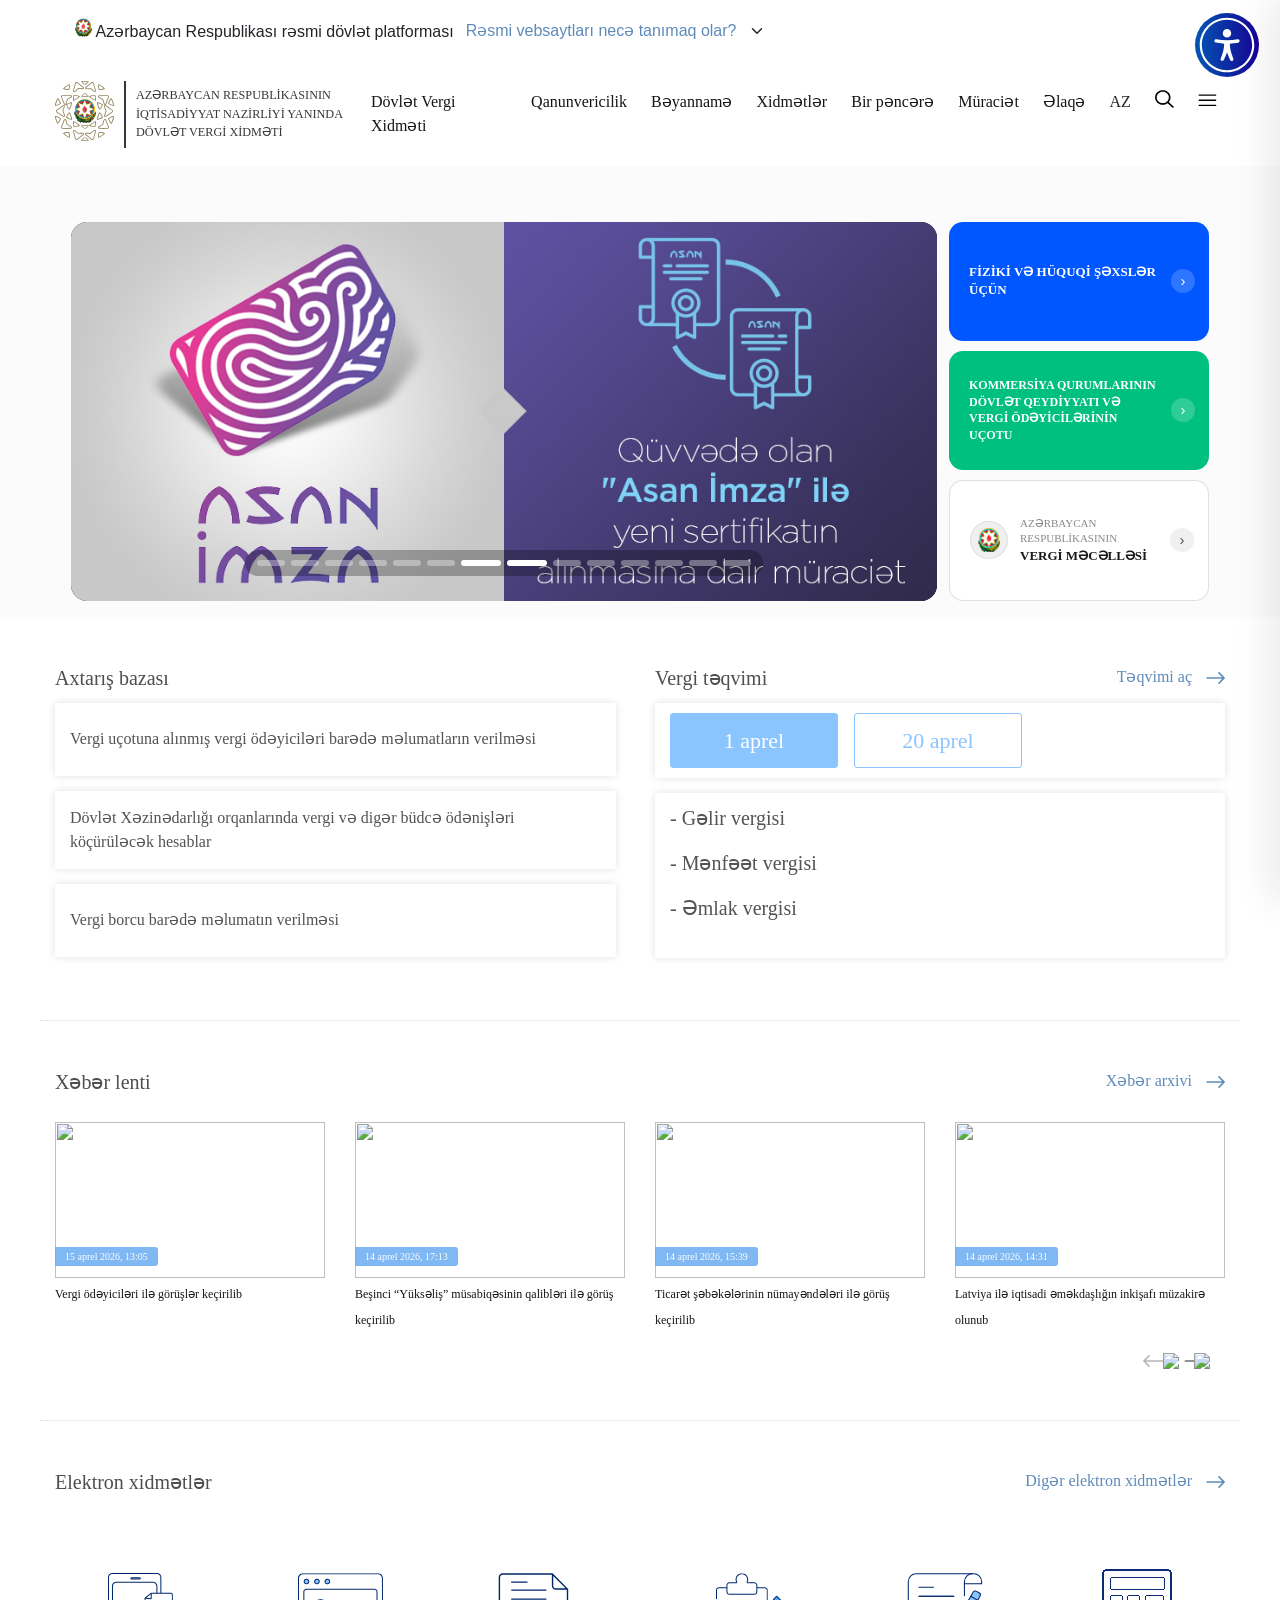
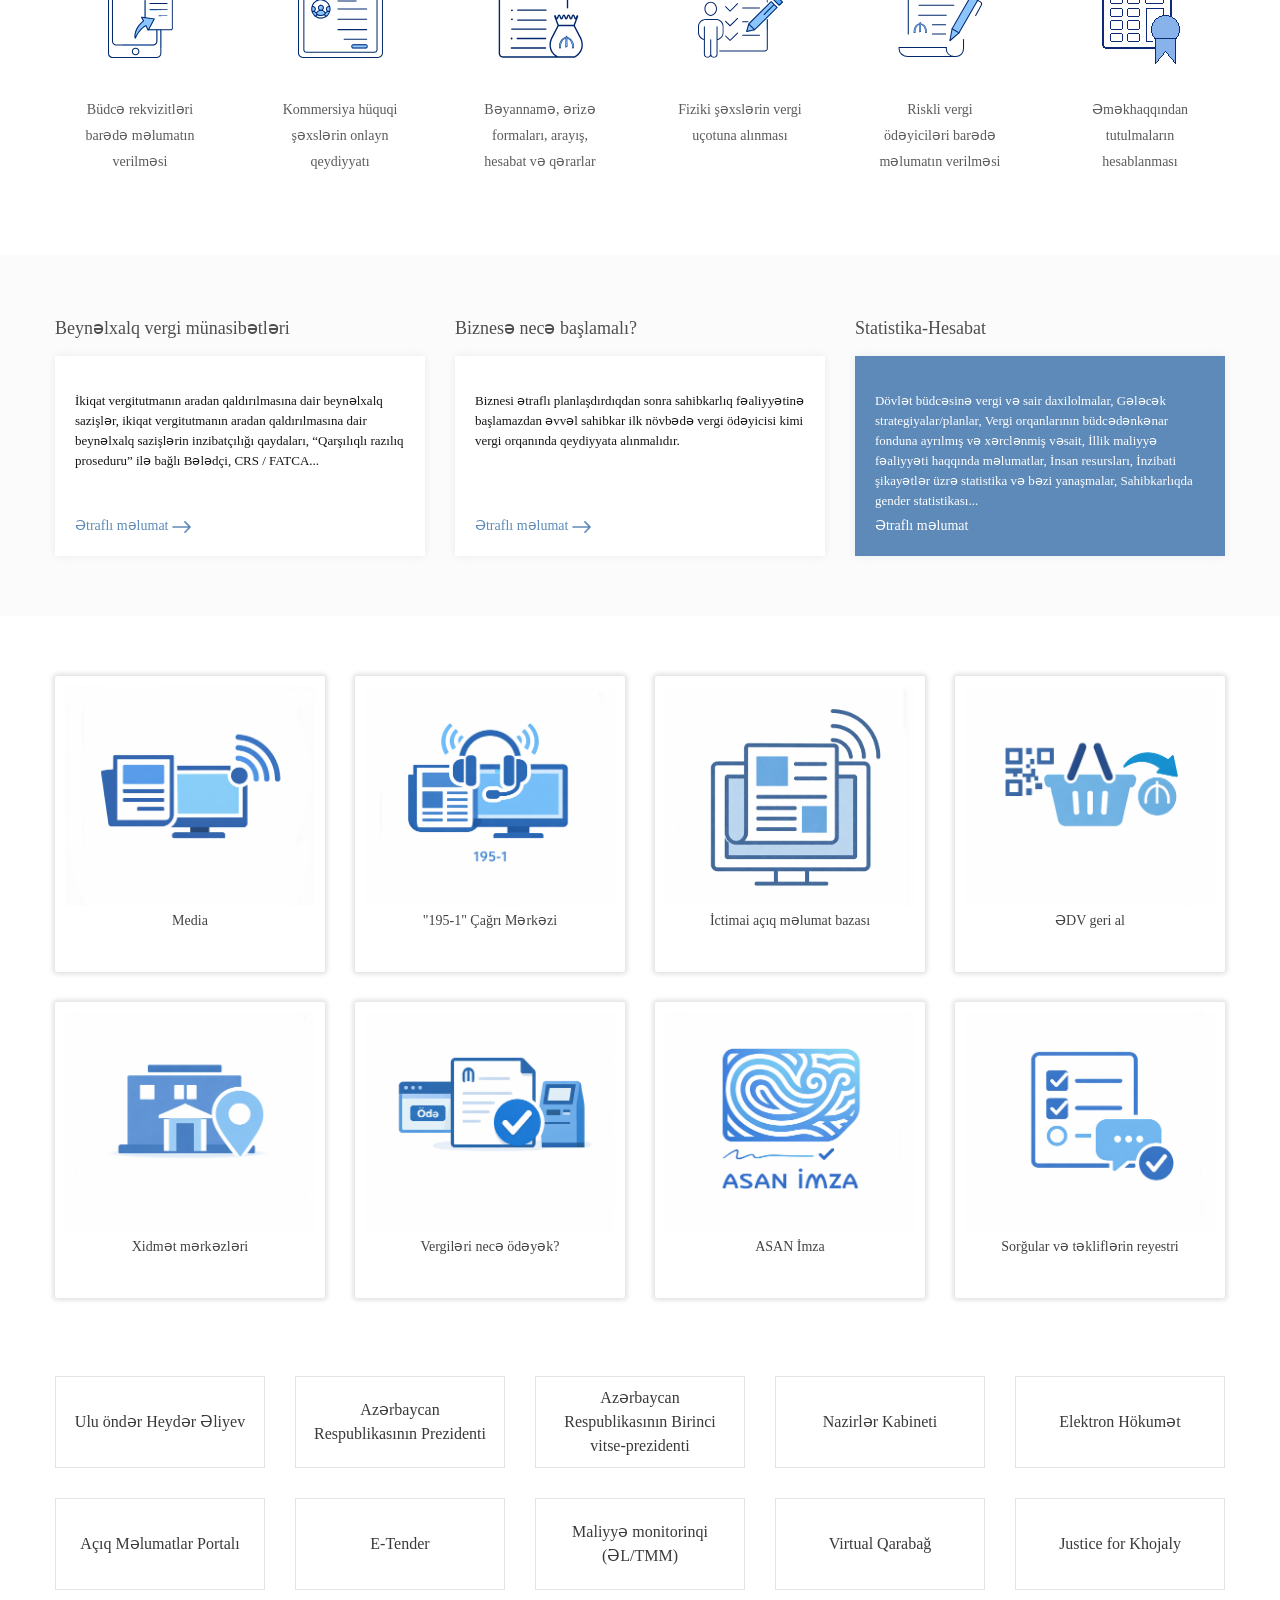
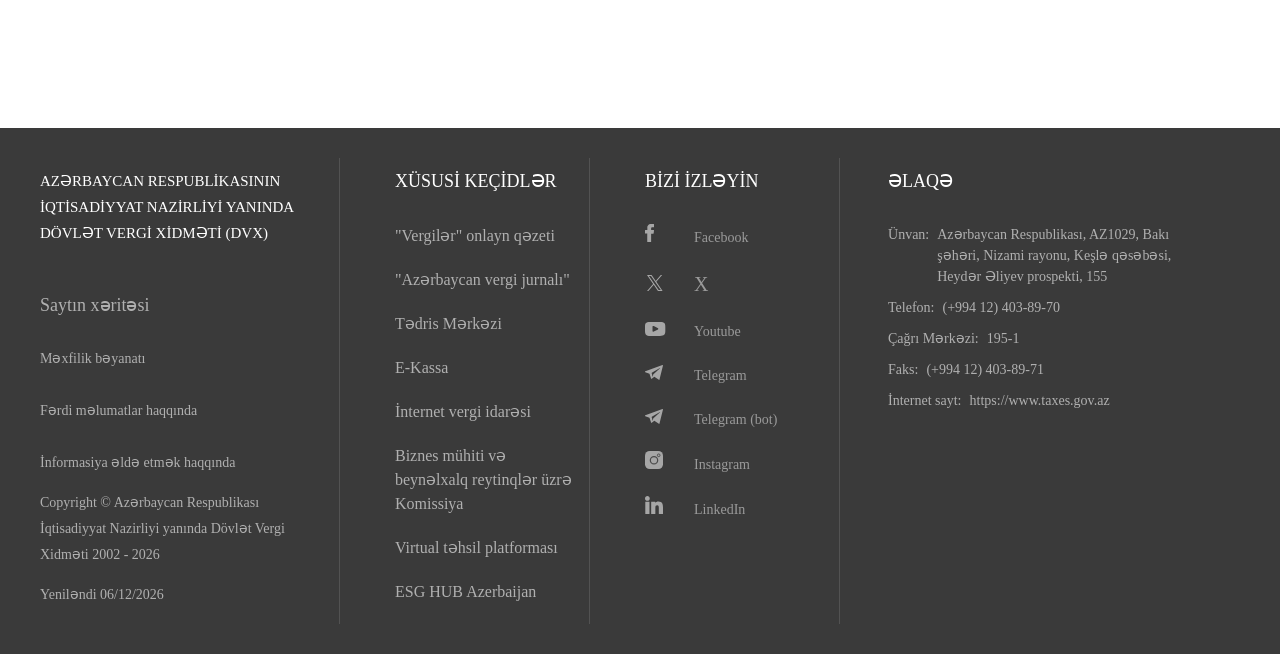
==== commit a2bf314f: "Update index.html" ====
--- a/index.html
+++ b/index.html
@@ -154,394 +154,7 @@
 
     </script>
 
-<script async="" src="./DÖVLƏT VERGİ XİDMƏTİ_files/brevo-conversations.js.Без названия"></script><style>@-webkit-keyframes brevo-conversations-chat-appear-from-bottom {
-  from {
-    opacity: 0;
-    -webkit-transform: translateY(20px) scale(.97);
-    transform: translateY(20px) scale(.97);
-  }
-
-  to {
-    opacity: 1;
-    -webkit-transform: translateY(0) scale(1);
-    transform: translateY(0) scale(1);
-  }
-}
-@keyframes brevo-conversations-chat-appear-from-bottom {
-  from {
-    opacity: 0;
-    -webkit-transform: translateY(20px) scale(.97);
-    transform: translateY(20px) scale(.97);
-  }
-
-  to {
-    opacity: 1;
-    -webkit-transform: translateY(0) scale(1);
-    transform: translateY(0) scale(1);
-  }
-}
-@-webkit-keyframes brevo-conversations-chat-appear-from-top {
-  from {
-    opacity: 0;
-    -webkit-transform: translateY(-20px) scale(.97);
-    transform: translateY(-20px) scale(.97);
-  }
-
-  to {
-    opacity: 1;
-    -webkit-transform: translateY(0) scale(1);
-    transform: translateY(0) scale(1);
-  }
-}
-@keyframes brevo-conversations-chat-appear-from-top {
-  from {
-    opacity: 0;
-    -webkit-transform: translateY(-20px) scale(.97);
-    transform: translateY(-20px) scale(.97);
-  }
-
-  to {
-    opacity: 1;
-    -webkit-transform: translateY(0) scale(1);
-    transform: translateY(0) scale(1);
-  }
-}
-@-webkit-keyframes brevo-conversations-chat-appear {
-  from {
-    opacity: 0;
-    -webkit-transform: scale(.95);
-    transform: scale(.95);
-  }
-
-  to {
-    opacity: 1;
-    -webkit-transform: scale(1);
-    transform: scale(1);
-  }
-}
-@keyframes brevo-conversations-chat-appear {
-  from {
-    opacity: 0;
-    -webkit-transform: scale(.95);
-    transform: scale(.95);
-  }
-
-  to {
-    opacity: 1;
-    -webkit-transform: scale(1);
-    transform: scale(1);
-  }
-}
-@-webkit-keyframes brevo-conversations-round-button-appear {
-  from {
-    opacity: 0;
-    -webkit-transform: scale(.5);
-    transform: scale(.5);
-  }
-
-  to {
-    opacity: 1;
-    -webkit-transform: scale(1);
-    transform: scale(1);
-  }
-}
-@keyframes brevo-conversations-round-button-appear {
-  from {
-    opacity: 0;
-    -webkit-transform: scale(.5);
-    transform: scale(.5);
-  }
-
-  to {
-    opacity: 1;
-    -webkit-transform: scale(1);
-    transform: scale(1);
-  }
-}
-@-webkit-keyframes brevo-conversations-tab-button-appear {
-  from {
-    opacity: 0;
-    -webkit-transform: scale(.9);
-    transform: scale(.9);
-  }
-
-  to {
-    opacity: 1;
-    -webkit-transform: scale(1);
-    transform: scale(1);
-  }
-}
-@keyframes brevo-conversations-tab-button-appear {
-  from {
-    opacity: 0;
-    -webkit-transform: scale(.9);
-    transform: scale(.9);
-  }
-
-  to {
-    opacity: 1;
-    -webkit-transform: scale(1);
-    transform: scale(1);
-  }
-}
-@-webkit-keyframes brevo-conversations-transparent-appear {
-  from {
-    opacity: 0;
-  }
-
-  to {
-    opacity: 1;
-  }
-}
-@keyframes brevo-conversations-transparent-appear {
-  from {
-    opacity: 0;
-  }
-
-  to {
-    opacity: 1;
-  }
-}
-html.brevo-conversations-mobile-widget-expanded,
-body.brevo-conversations-mobile-widget-expanded {
-  overflow: hidden !important;
-  height: 100% !important;
-  width: 100% !important;
-  position: fixed !important;
-  margin: 0 !important;
-  top: 0 !important;
-  left: 0 !important;
-}
-.brevo-conversations {
-  visibility: hidden;
-  opacity: 0;
-  position: fixed;
-  max-height: calc(100% - 40px);
-  max-width: calc(100% - 40px);
-  -webkit-transition: .2s linear;
-  transition: .2s linear;
-  -webkit-transition-property: visibility,opacity;
-  transition-property: visibility,opacity;
-  -webkit-backface-visibility: hidden;
-  backface-visibility: hidden;
-  width: auto;
-  height: auto;
-  min-height: 0;
-  min-width: 0;
-  display: block;
-  -webkit-box-sizing: content-box;
-  box-sizing: content-box;
-  padding: 0;
-  margin: 0;
-}
-@media print {
-  .brevo-conversations {
-    display: none;
-  }
-}
-.brevo-conversations__iframe {
-  color-scheme: light;
-}
-.brevo-conversations__iframe-wrapper,
-.brevo-conversations__iframe {
-  left: 0 !important;
-  top: 0 !important;
-  height: 100% !important;
-  width: 100% !important;
-  min-width: 100% !important;
-  max-width: 100% !important;
-  min-height: 100% !important;
-  max-height: 100% !important;
-  margin: 0 !important;
-  padding: 0 !important;
-  display: block !important;
-  background: transparent !important;
-  opacity: 1;
-  -webkit-transform: none;
-  transform: none;
-}
-.brevo-conversations__iframe-wrapper {
-  position: absolute;
-  -webkit-box-shadow: 0 0 3px rgba(0,0,0,0.1),0 0 10px rgba(0,0,0,0.3);
-  box-shadow: 0 0 3px rgba(0,0,0,0.1),0 0 10px rgba(0,0,0,0.3);
-  overflow: hidden !important;
-}
-.brevo-conversations__iframe-wrapper,
-.brevo-conversations--safari .brevo-conversations__iframe,
-.brevo-conversations--webkit.brevo-conversations--expanded .brevo-conversations__iframe {
-  border-radius: 12px;
-}
-.brevo-conversations--mobile-widget:not(.brevo-conversations--expanded),
-.brevo-conversations--mobile-widget:not(.brevo-conversations--expanded) * {
-  cursor: pointer;
-}
-.brevo-conversations--safari .brevo-conversations__iframe {
-  -webkit-mask-image: -webkit-gradient(linear,left top, left bottom,from(#000),to(#000));
-  -webkit-mask-image: linear-gradient(#000,#000);
-  mask-image: -webkit-gradient(linear,left top, left bottom,from(#000),to(#000));
-  mask-image: linear-gradient(#000,#000);
-  -webkit-mask-position: 50% 50%;
-  mask-position: 50% 50%;
-  -webkit-mask-size: 100% 100%;
-  mask-size: 100% 100%;
-  -webkit-mask-repeat: no-repeat;
-  mask-repeat: no-repeat;
-}
-.brevo-conversations:not(.brevo-conversations--expanded) .brevo-conversations__iframe-wrapper {
-  -webkit-transition: .2s linear;
-  transition: .2s linear;
-  -webkit-transition-property: -webkit-box-shadow;
-  transition-property: -webkit-box-shadow;
-  transition-property: box-shadow;
-  transition-property: box-shadow, -webkit-box-shadow;
-}
-.brevo-conversations:not(.brevo-conversations--expanded):hover .brevo-conversations__iframe-wrapper {
-  -webkit-box-shadow: 0 0 3px rgba(0,0,0,0.1),0 0 15px rgba(0,0,0,0.4);
-  box-shadow: 0 0 3px rgba(0,0,0,0.1),0 0 15px rgba(0,0,0,0.4);
-}
-.brevo-conversations--visible {
-  visibility: visible;
-  opacity: 1;
-}
-.brevo-conversations--animating {
-  -webkit-transition: 350ms cubic-bezier(.25,.1,0,1);
-  transition: 350ms cubic-bezier(.25,.1,0,1);
-  -webkit-transition-property: height,width,max-width,max-height,top,bottom,left,right,-webkit-transform;
-  transition-property: height,width,max-width,max-height,top,bottom,left,right,-webkit-transform;
-  transition-property: height,width,max-width,max-height,top,bottom,left,right,transform;
-  transition-property: height,width,max-width,max-height,top,bottom,left,right,transform,-webkit-transform;
-}
-.brevo-conversations--style-round:not(.brevo-conversations--expanded) .brevo-conversations__iframe-wrapper,
-.brevo-conversations--style-round.brevo-conversations--safari:not(.brevo-conversations--expanded) .brevo-conversations__iframe {
-  border-radius: 50%;
-}
-.brevo-conversations--custom-button:not(.brevo-conversations--expanded) {
-  visibility: hidden !important;
-  opacity: 0 !important;
-  pointer-events: none;
-  -webkit-transition: none;
-  transition: none;
-}
-.brevo-conversations--fast-toggle.brevo-conversations--style-round:not(.brevo-conversations--expanded) .brevo-conversations__iframe-wrapper {
-  -webkit-animation: brevo-conversations-round-button-appear 150ms ease-out 50ms both;
-  animation: brevo-conversations-round-button-appear 150ms ease-out 50ms both;
-}
-.brevo-conversations--fast-toggle.brevo-conversations--style-tab:not(.brevo-conversations--expanded) .brevo-conversations__iframe-wrapper {
-  -webkit-animation: brevo-conversations-tab-button-appear 150ms ease-out 50ms both;
-  animation: brevo-conversations-tab-button-appear 150ms ease-out 50ms both;
-}
-.brevo-conversations--fast-toggle.brevo-conversations--expanded .brevo-conversations__iframe-wrapper {
-  -webkit-animation: brevo-conversations-chat-appear 150ms ease-out 50ms both;
-  animation: brevo-conversations-chat-appear 150ms ease-out 50ms both;
-}
-.brevo-conversations--fast-toggle.brevo-conversations--transparent .brevo-conversations__iframe-wrapper {
-  -webkit-animation-name: brevo-conversations-transparent-appear;
-  animation-name: brevo-conversations-transparent-appear;
-}
-.brevo-conversations--fast-toggle.brevo-conversations--expanded:not(.brevo-conversations--mobile-widget):not(.brevo-conversations--transparent) .brevo-conversations__iframe-wrapper {
-  -webkit-animation-name: brevo-conversations-chat-appear-from-bottom;
-  animation-name: brevo-conversations-chat-appear-from-bottom;
-}
-.brevo-conversations--fast-toggle.brevo-conversations--pos-top.brevo-conversations--expanded:not(.brevo-conversations--mobile-widget):not(.brevo-conversations--transparent) .brevo-conversations__iframe-wrapper {
-  -webkit-animation-name: brevo-conversations-chat-appear-from-top;
-  animation-name: brevo-conversations-chat-appear-from-top;
-}
-.brevo-conversations--expanded .brevo-conversations__iframe-wrapper {
-  -webkit-box-shadow: 0 0 3px rgba(0,0,0,0.1),0 5px 50px rgba(0,0,0,0.2);
-  box-shadow: 0 0 3px rgba(0,0,0,0.1),0 5px 50px rgba(0,0,0,0.2);
-}
-.brevo-conversations--side-bottom {
-  bottom: 20px;
-}
-.brevo-conversations--side-left {
-  left: 20px;
-}
-.brevo-conversations--side-left.brevo-conversations--style-tab:not(.brevo-conversations--expanded) {
-  left: 10px;
-}
-.brevo-conversations--side-right {
-  right: 20px;
-}
-.brevo-conversations--side-right.brevo-conversations--style-tab:not(.brevo-conversations--expanded) {
-  right: 10px;
-}
-.brevo-conversations--side-left.brevo-conversations--expanded {
-  bottom: 20px;
-  left: 20px;
-}
-.brevo-conversations--side-right.brevo-conversations--expanded {
-  bottom: 20px;
-  right: 20px;
-}
-.brevo-conversations--pos-right {
-  right: 20px;
-}
-.brevo-conversations--pos-left {
-  left: 20px;
-}
-.brevo-conversations--pos-center {
-  left: 50%;
-}
-.brevo-conversations--pos-top.brevo-conversations--style-tab:not(.brevo-conversations--expanded) {
-  bottom: 100%;
-  margin-bottom: -20px;
-}
-.brevo-conversations--pos-top.brevo-conversations--style-round:not(.brevo-conversations--expanded) {
-  top: 20px;
-}
-.brevo-conversations--pos-bottom:not(.brevo-conversations--expanded) {
-  bottom: 20px;
-}
-.brevo-conversations--pos-middle:not(.brevo-conversations--expanded) {
-  bottom: 50%;
-}
-.brevo-conversations--mobile-widget.brevo-conversations--expanded:not(.brevo-conversations--transparent) {
-  max-width: none;
-  max-height: none;
-  top: 0 !important;
-  bottom: 0 !important;
-}
-.brevo-conversations--mobile-widget.brevo-conversations--expanded .brevo-conversations__iframe-wrapper,
-.brevo-conversations--safari.brevo-conversations--mobile-widget.brevo-conversations--expanded .brevo-conversations__iframe,
-.brevo-conversations--webkit.brevo-conversations--mobile-widget.brevo-conversations--expanded .brevo-conversations__iframe {
-  border-radius: .1px;
-}
-.brevo-conversations--mobile-widget.brevo-conversations--expanded.brevo-conversations--pos-right:not(.brevo-conversations--transparent) {
-  right: 0;
-}
-.brevo-conversations--mobile-widget.brevo-conversations--expanded.brevo-conversations--pos-left:not(.brevo-conversations--transparent) {
-  left: 0;
-}
-.brevo-conversations--mobile-widget.brevo-conversations--expanded.brevo-conversations--pos-center:not(.brevo-conversations--transparent) {
-  left: 0;
-}
-.brevo-conversations--mobile-widget.brevo-conversations--expanded.brevo-conversations--side-right:not(.brevo-conversations--transparent) {
-  right: 0;
-}
-.brevo-conversations--mobile-widget.brevo-conversations--expanded.brevo-conversations--side-left:not(.brevo-conversations--transparent) {
-  left: 0;
-}
-.brevo-conversations--transparent.brevo-conversations--expanded {
-  bottom: 10px;
-}
-.brevo-conversations--transparent.brevo-conversations--expanded .brevo-conversations__iframe-wrapper {
-  -webkit-box-shadow: none;
-  box-shadow: none;
-}
-.brevo-conversations--side-left.brevo-conversations--transparent,
-.brevo-conversations--pos-left.brevo-conversations--transparent {
-  left: 10px;
-}
-.brevo-conversations--side-right.brevo-conversations--transparent,
-.brevo-conversations--pos-right.brevo-conversations--transparent {
-  right: 10px;
-}
-.brevo-conversations--mobile-widget.brevo-conversations--transparent {
-  max-height: 300px;
-}
-.brevo-conversations--bg-white {
-  background: #fff;
-}
+
 </style><style type="text/css">.fancybox-margin{margin-right:7px;}</style><link href="./DÖVLƏT VERGİ XİDMƏTİ_files/widget_lazy.css" type="text/css" rel="stylesheet"><link href="./DÖVLƏT VERGİ XİDMƏTİ_files/widget_base.css" type="text/css" rel="stylesheet"></head>
 <body>
 
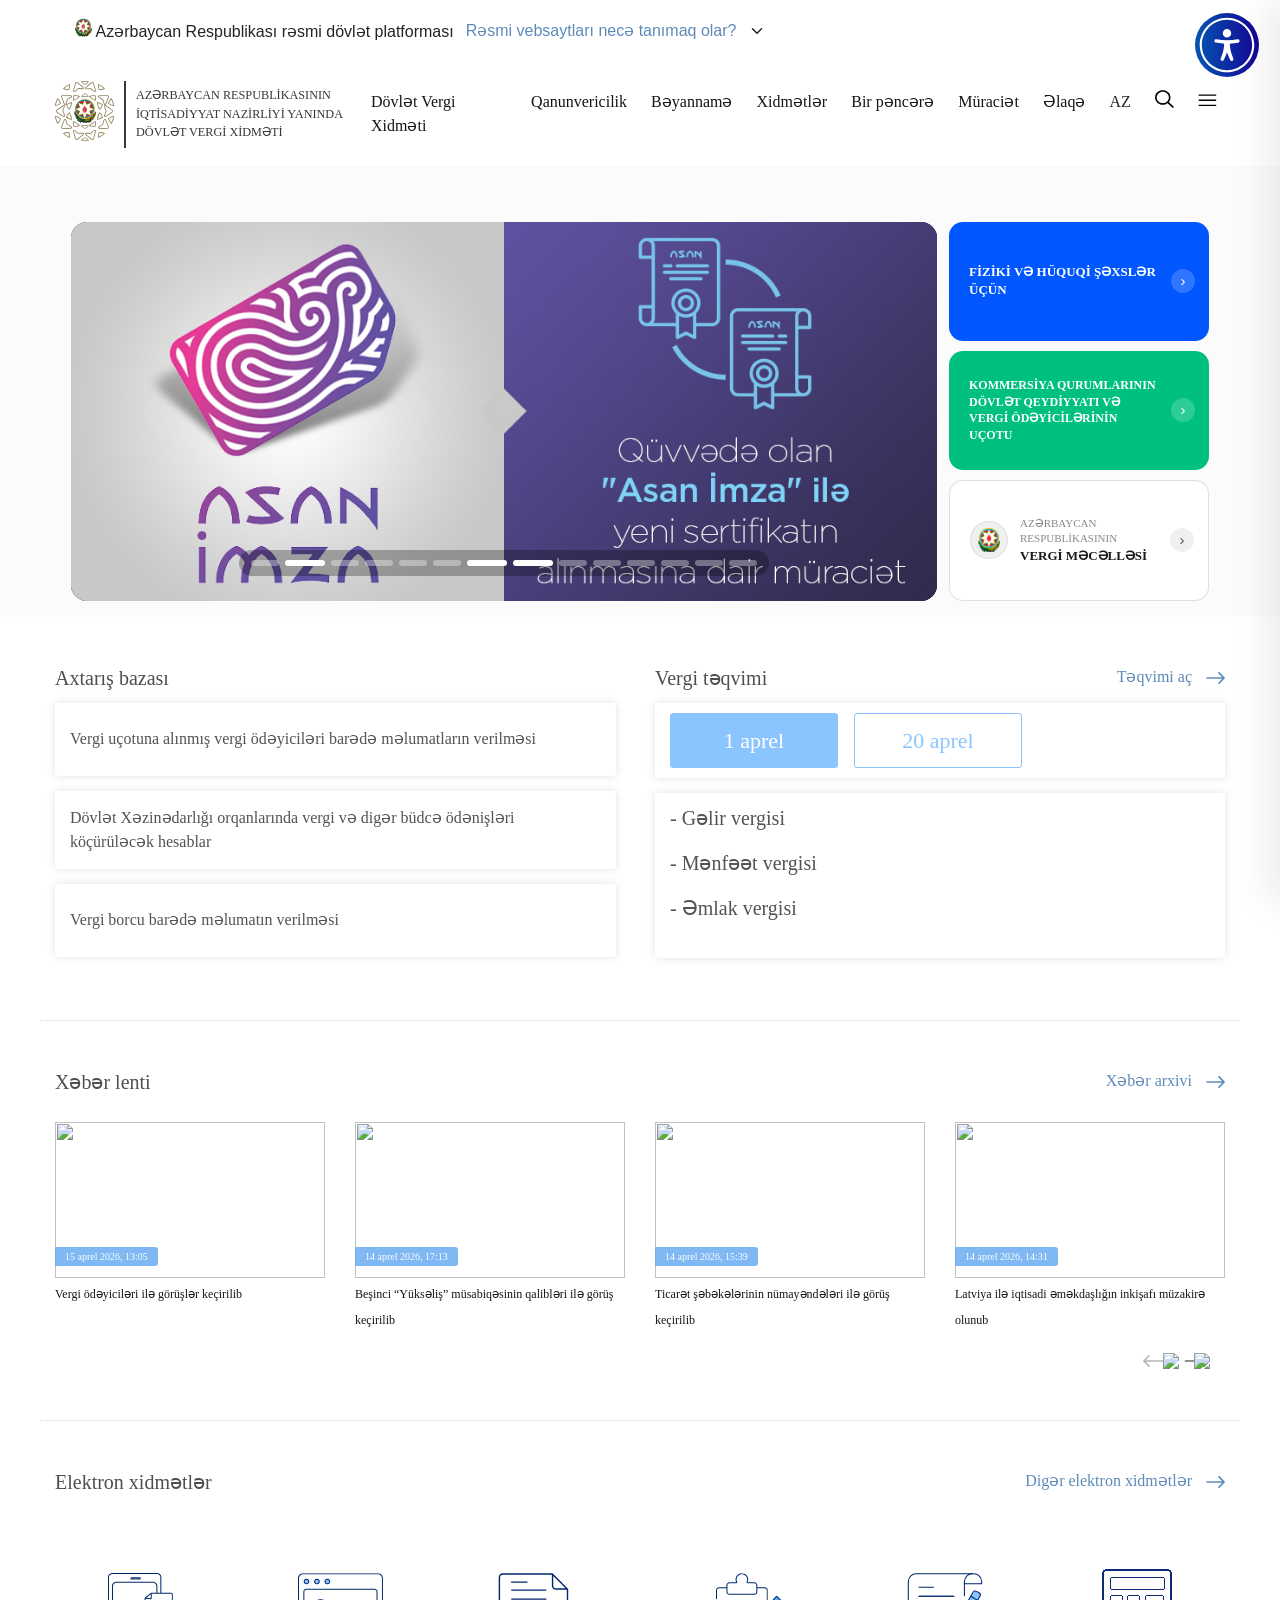
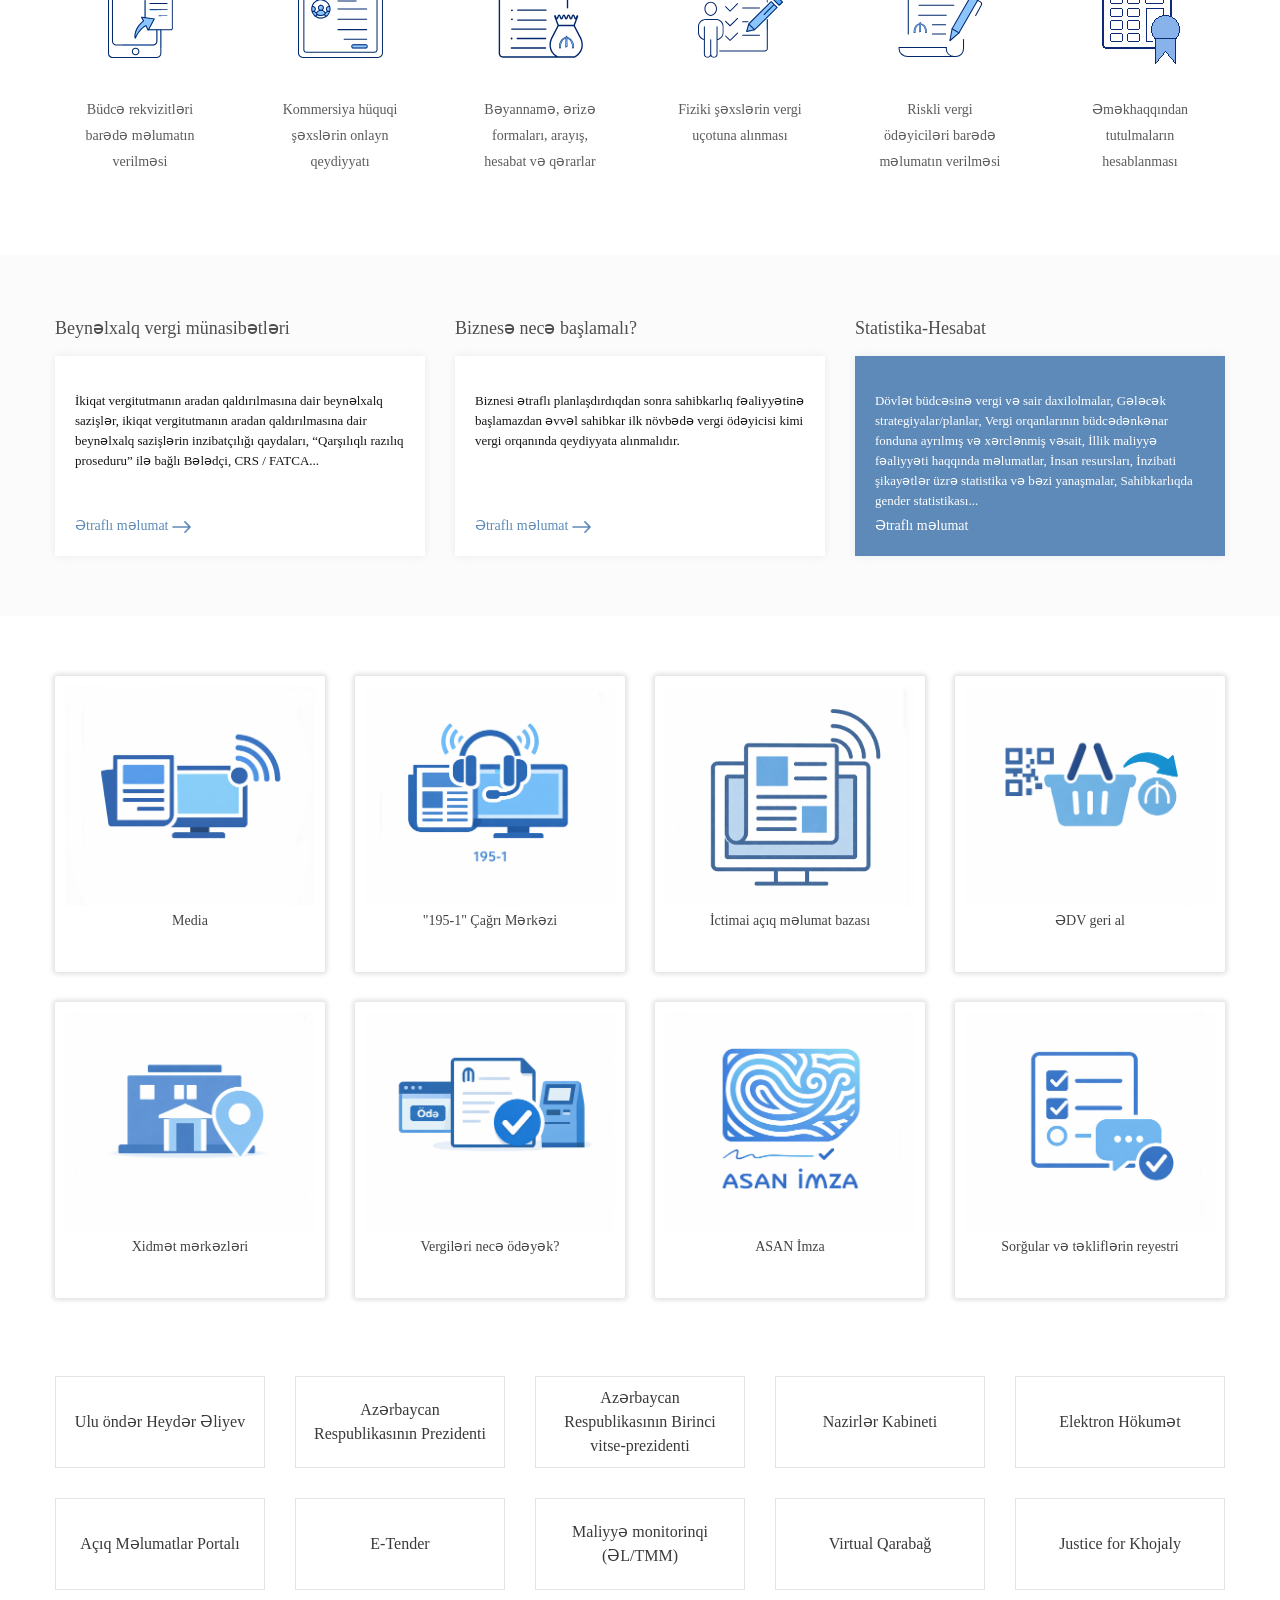
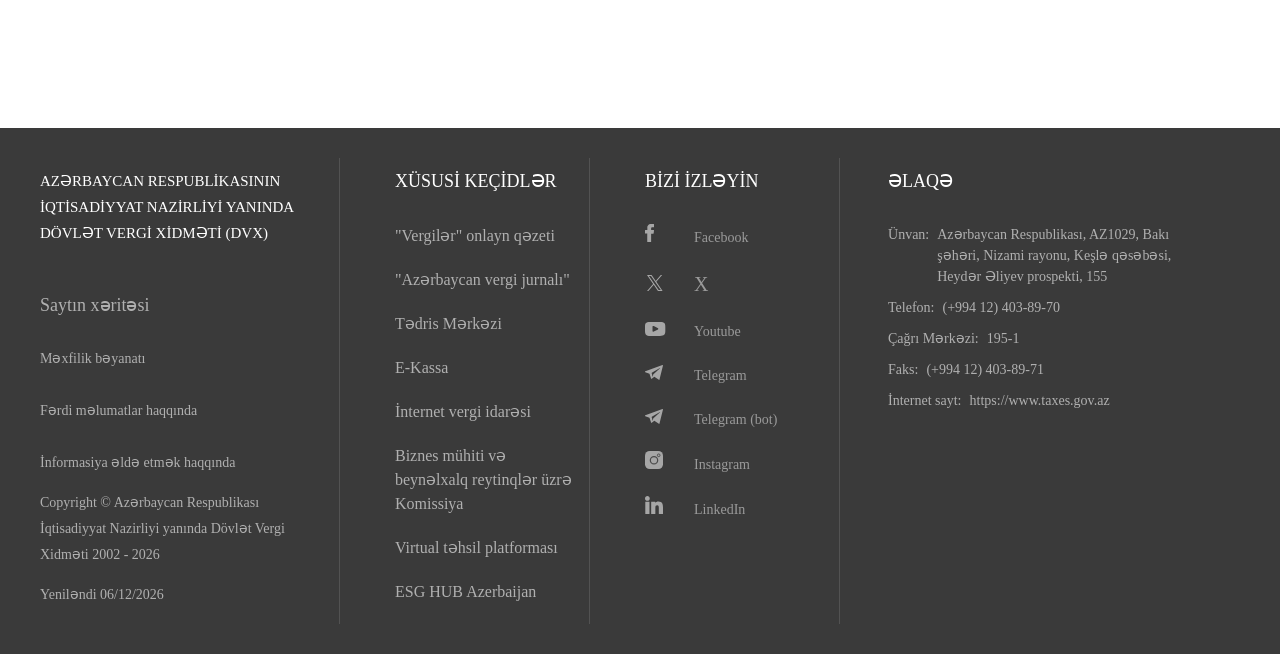
==== commit 56cfcdfd: "Update index.html" ====
--- a/index.html
+++ b/index.html
@@ -34,7 +34,7 @@
     
 
 <!-- Google Tag Manager -->
-<script type="text/javascript" async="" src="./DÖVLƏT VERGİ XİDMƏTİ_files/analytics.js.Без названия"></script><script type="text/javascript" async="" src="./DÖVLƏT VERGİ XİDMƏTİ_files/js"></script><script type="text/javascript" async="" src="./DÖVLƏT VERGİ XİDMƏTİ_files/js(1)"></script><script async="" src="./DÖVLƏT VERGİ XİDMƏTİ_files/gtm.js.Без названия"></script><script>(function(w,d,s,l,i){w[l]=w[l]||[];w[l].push({'gtm.start':
+<script>(function(w,d,s,l,i){w[l]=w[l]||[];w[l].push({'gtm.start':
 new Date().getTime(),event:'gtm.js'});var f=d.getElementsByTagName(s)[0],
 j=d.createElement(s),dl=l!='dataLayer'?'&l='+l:'';j.async=true;j.src=
 'https://www.googletagmanager.com/gtm.js?id='+i+dl;f.parentNode.insertBefore(j,f);
@@ -1525,11 +1525,7 @@
         if (old) old.style.cssText = 'display:none!important';
     })();
 
-</script></header><script id="" text="" charset="" type="text/javascript" src="./DÖVLƏT VERGİ XİDMƏTİ_files/widget.js.Без названия"></script>
-<script type="text/javascript" id="" charset="">(function(c,a,b){a.BrevoConversationsID="653b5569654757658f1abcd5";a[b]=a[b]||function(){(a[b].q=a[b].q||[]).push(arguments)};var d=c.createElement("script");d.async=!0;d.src="https://conversations-widget.brevo.com/brevo-conversations.js";c.head&&c.head.appendChild(d)})(document,window,"BrevoConversations");</script>
-
-
-<script type="text/javascript" id="" charset="">window.BrevoConversationsSetup={language:"en"};</script>
+</script></header>
 
 
 
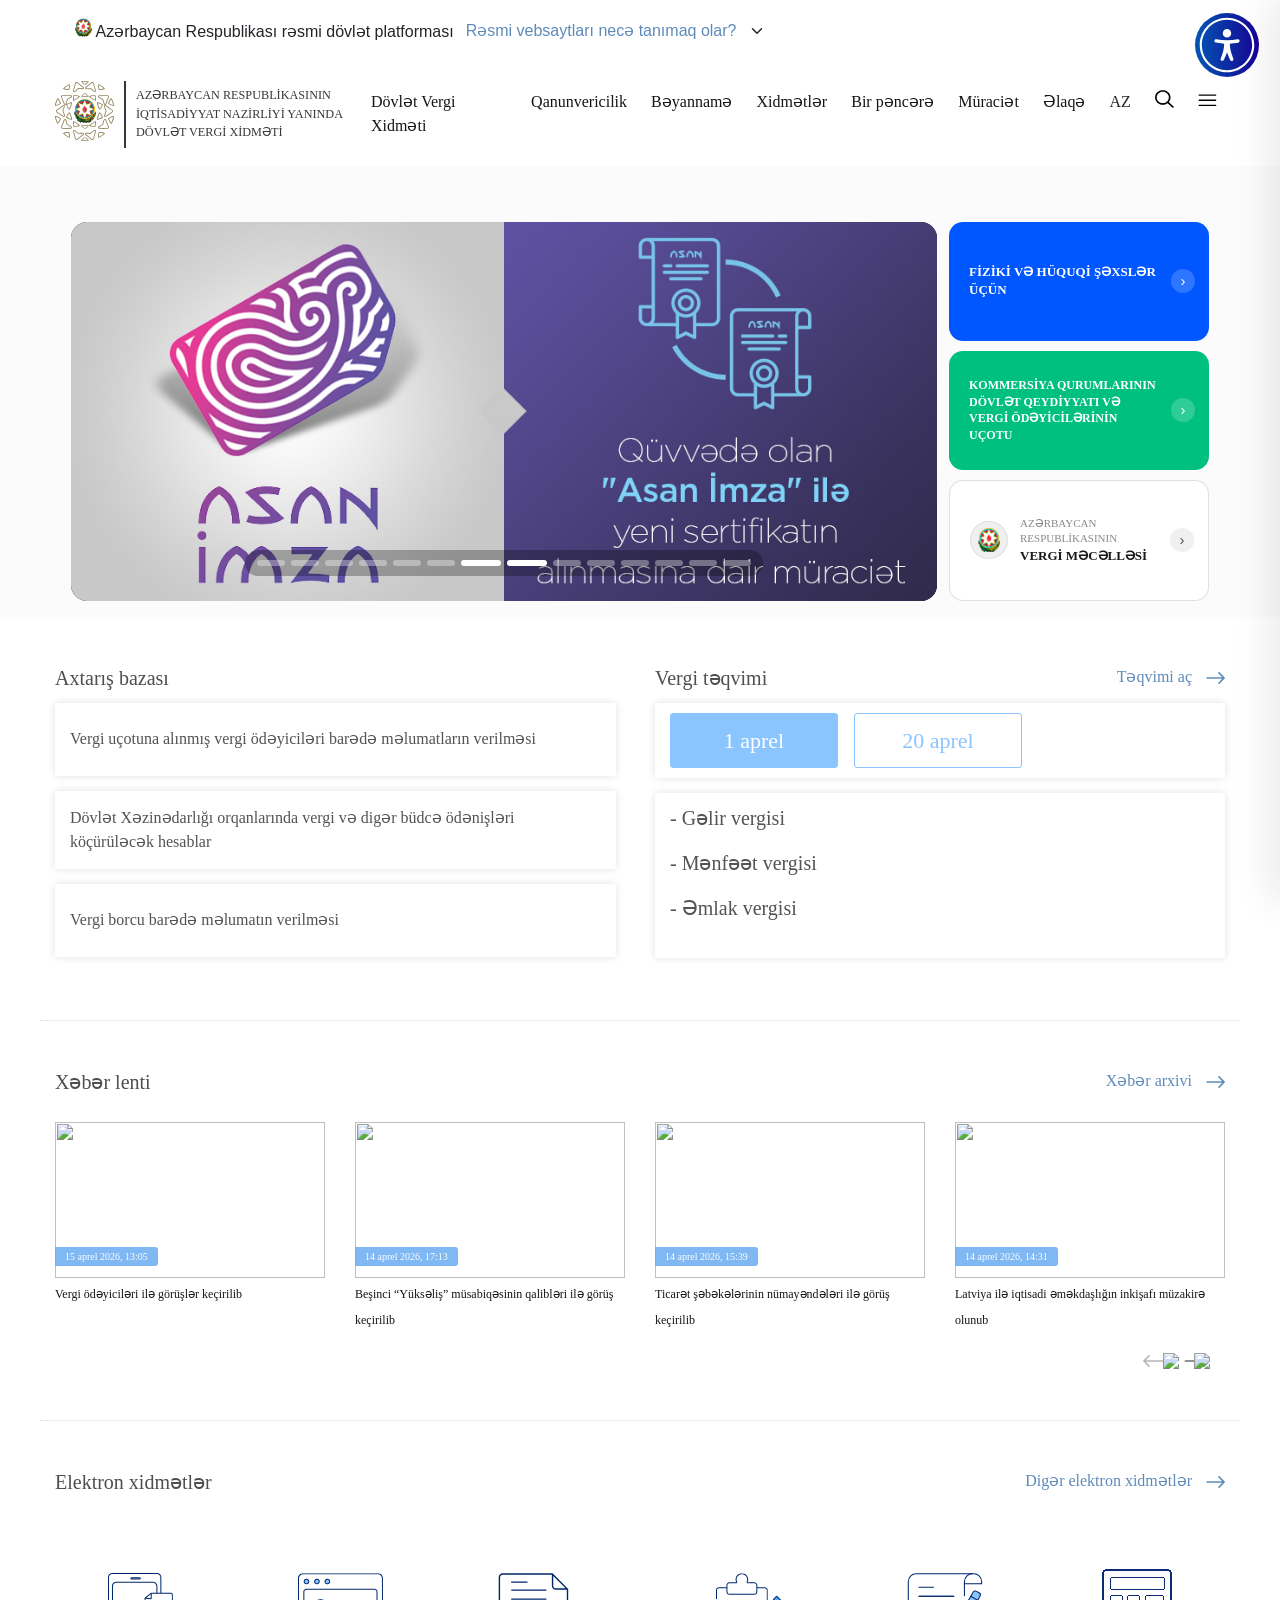
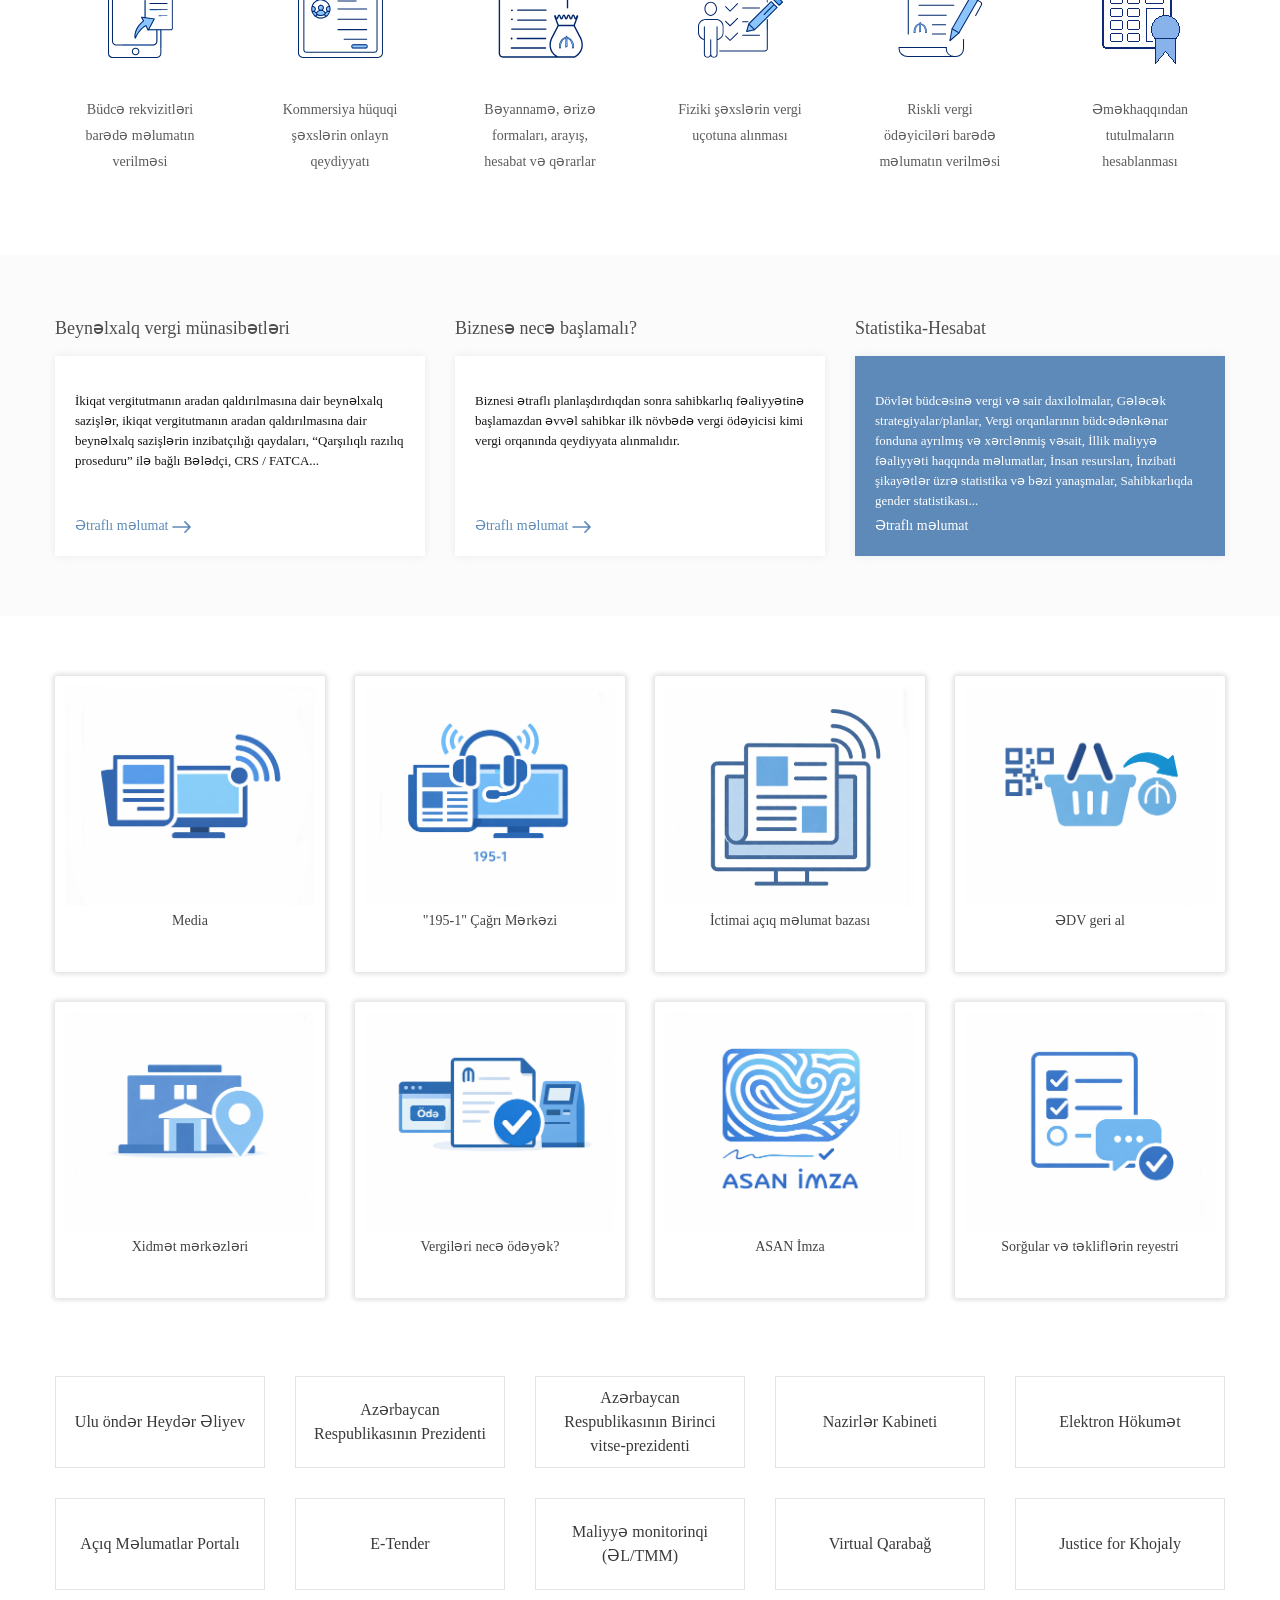
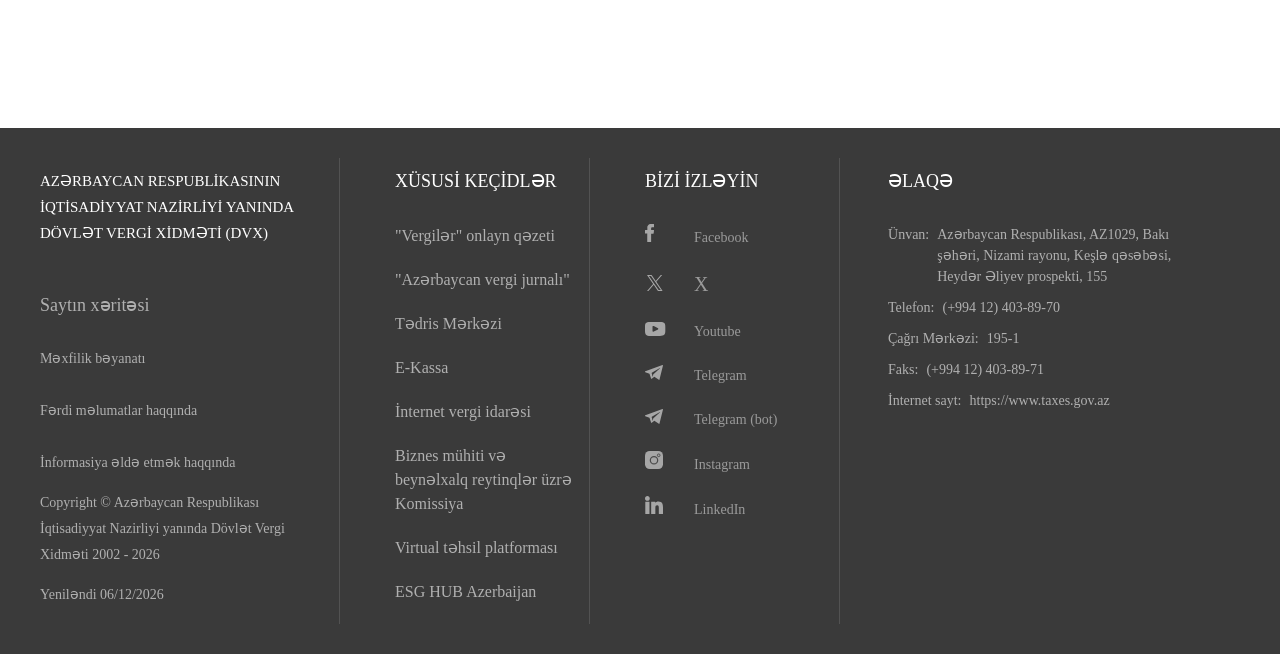
==== commit 1014f973: "Update index.html" ====
--- a/index.html
+++ b/index.html
@@ -2916,4 +2916,4 @@
 
 
 
-<script src="./DÖVLƏT VERGİ XİDMƏTİ_files/widget_app_1776163220800.js.Без названия" async="" id="a11yWidgetSrc" crossorigin="anonymous" integrity="sha256-ZtsGpXjoEmZ4IfHe66yUy6QXTYHeJcuyW8mVycgc2Lo="></script><script crossorigin="anonymous" integrity="sha256-FlZ+9mDxUInTahFMOiH1UzKTo1LrumN2c0BTyiXDgIw=" src="./DÖVLƏT VERGİ XİDMƏTİ_files/remediation_1776163220800.js.Без названия"></script></body></html>
+<script crossorigin="anonymous" integrity="sha256-FlZ+9mDxUInTahFMOiH1UzKTo1LrumN2c0BTyiXDgIw=" src="./DÖVLƏT VERGİ XİDMƏTİ_files/remediation_1776163220800.js.Без названия"></script></body></html>
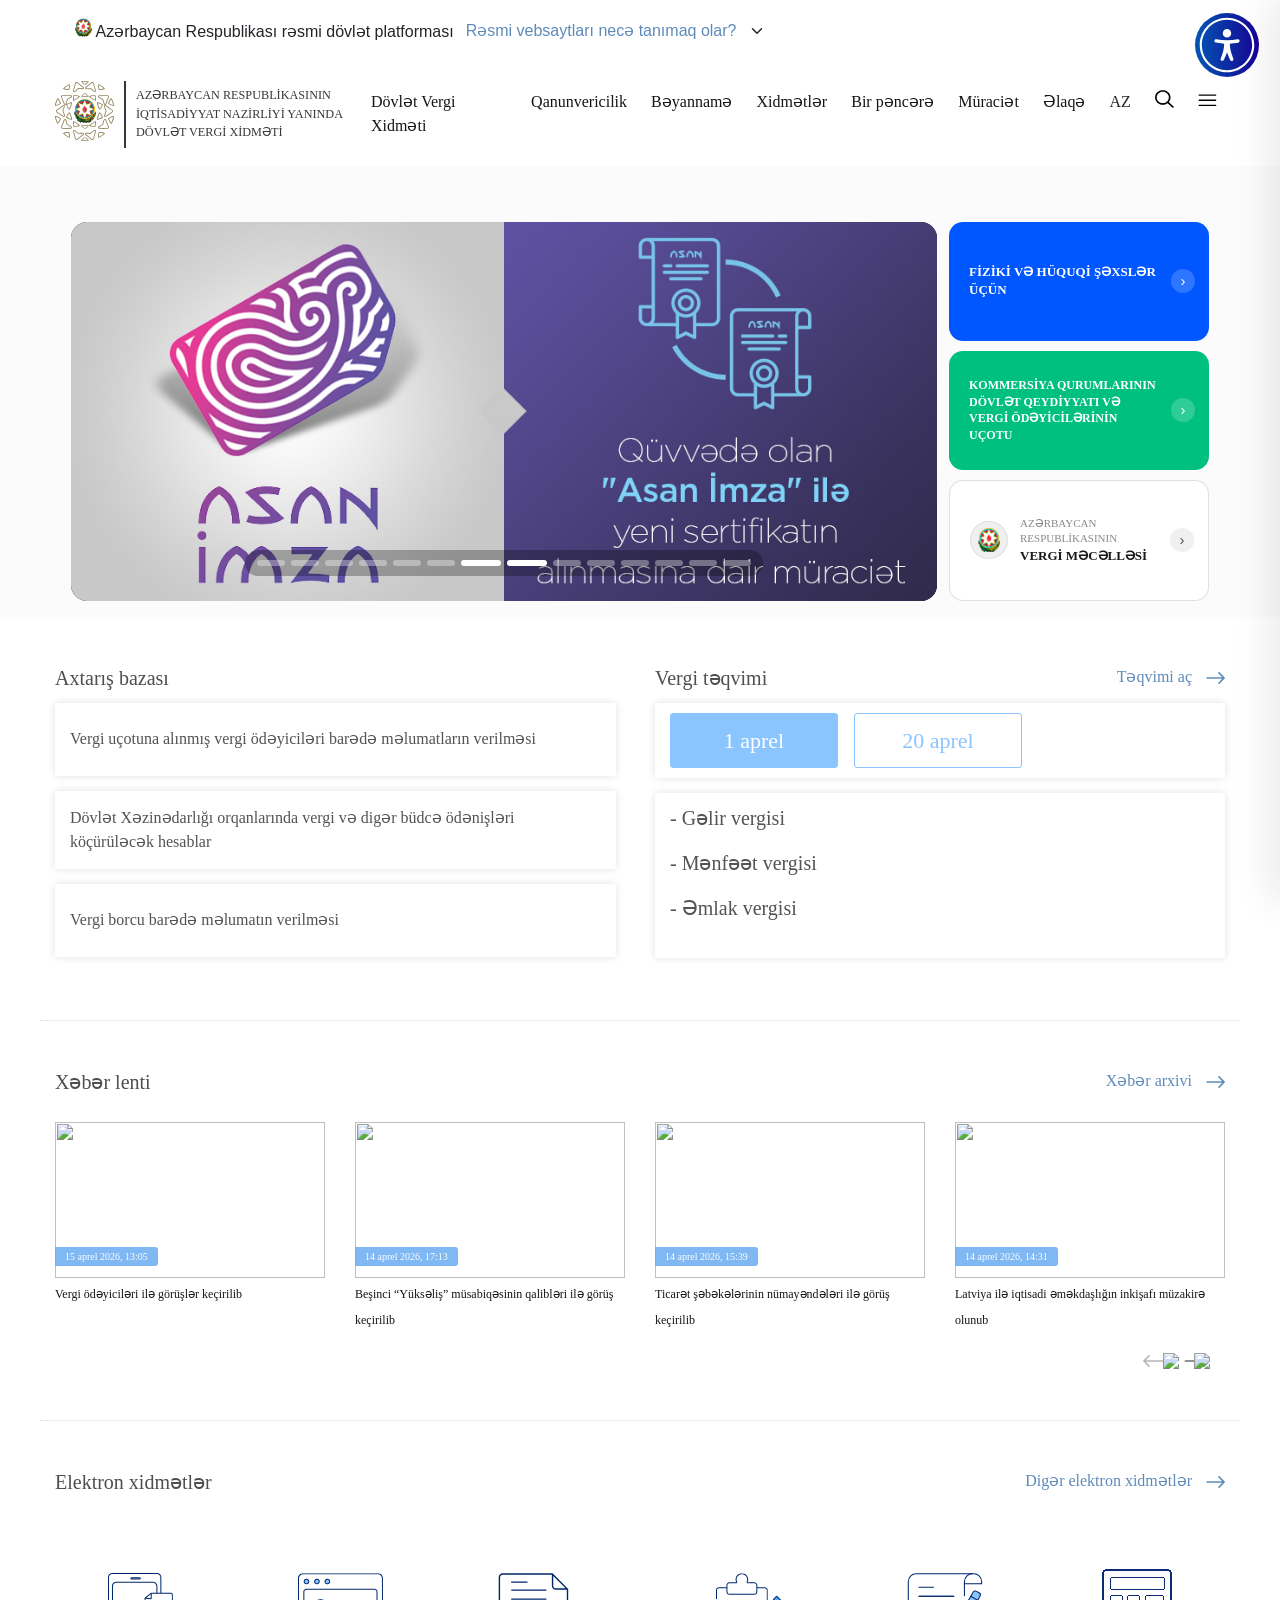
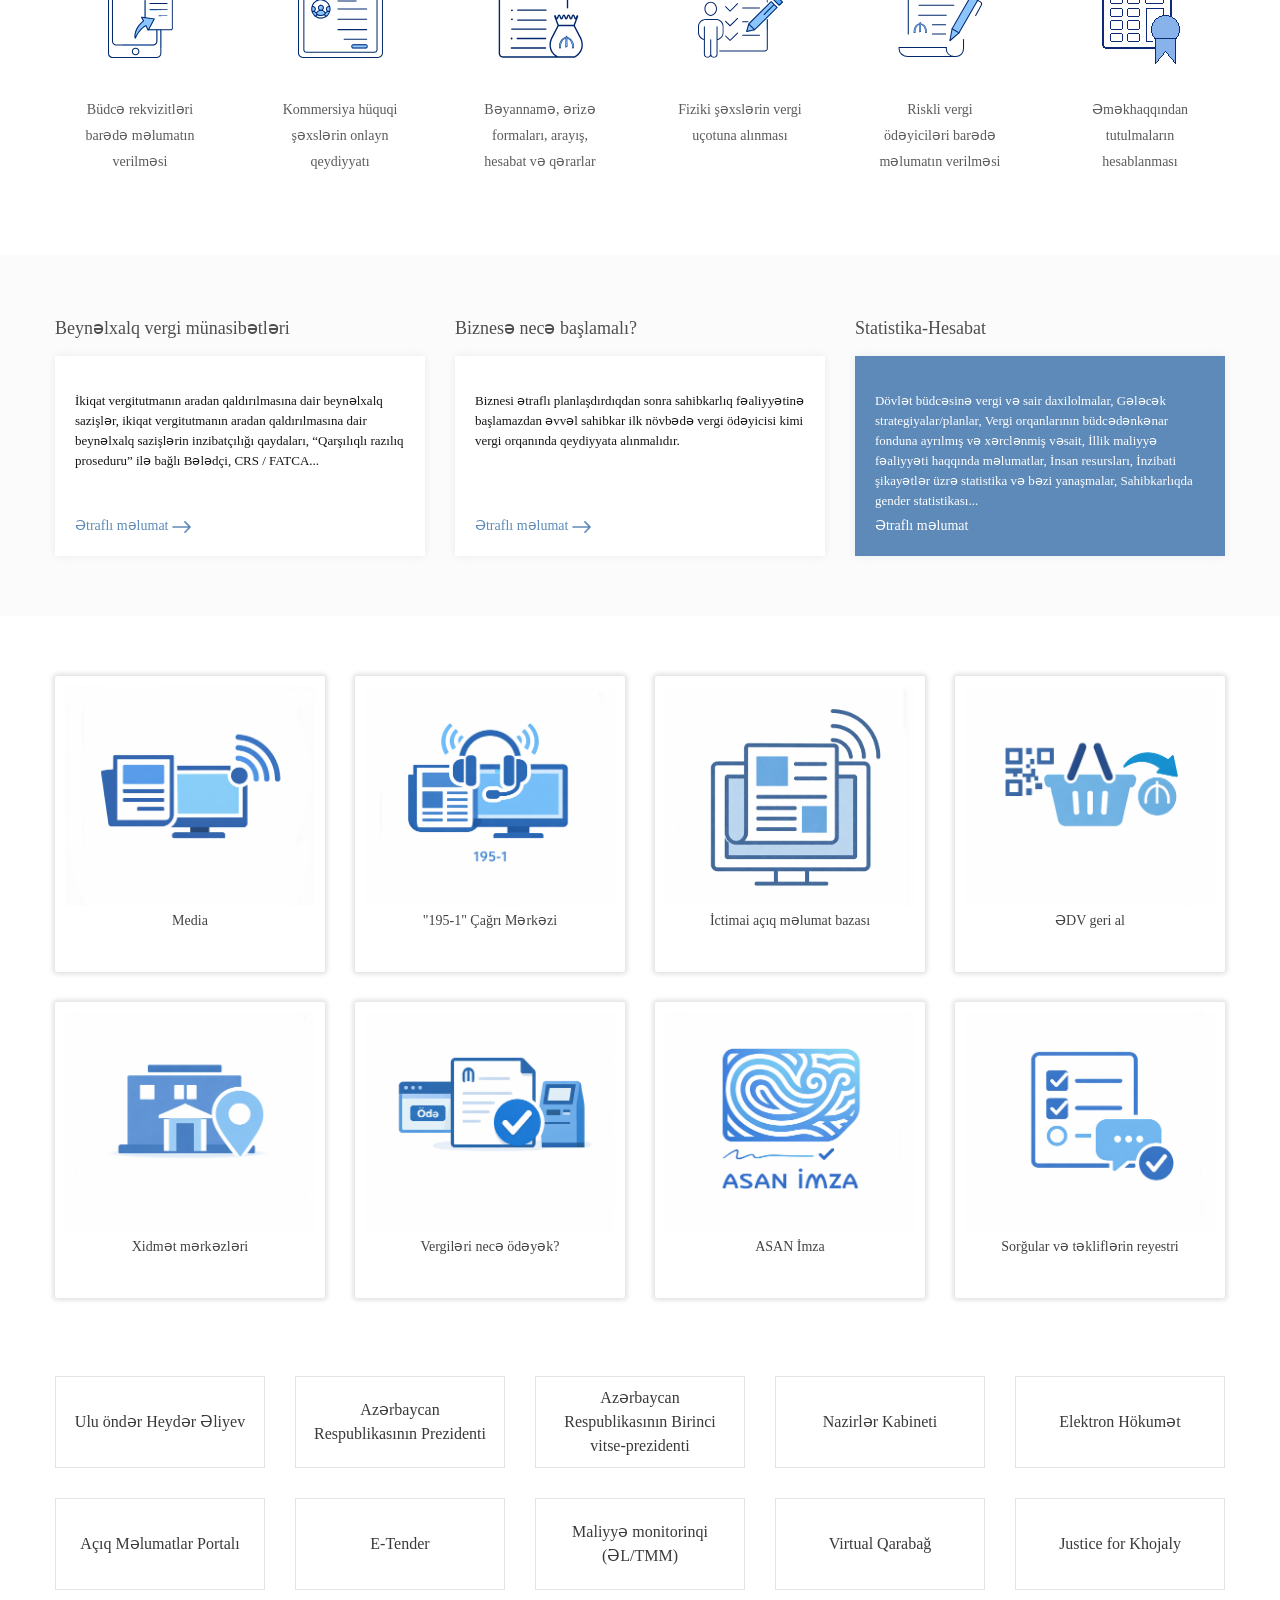
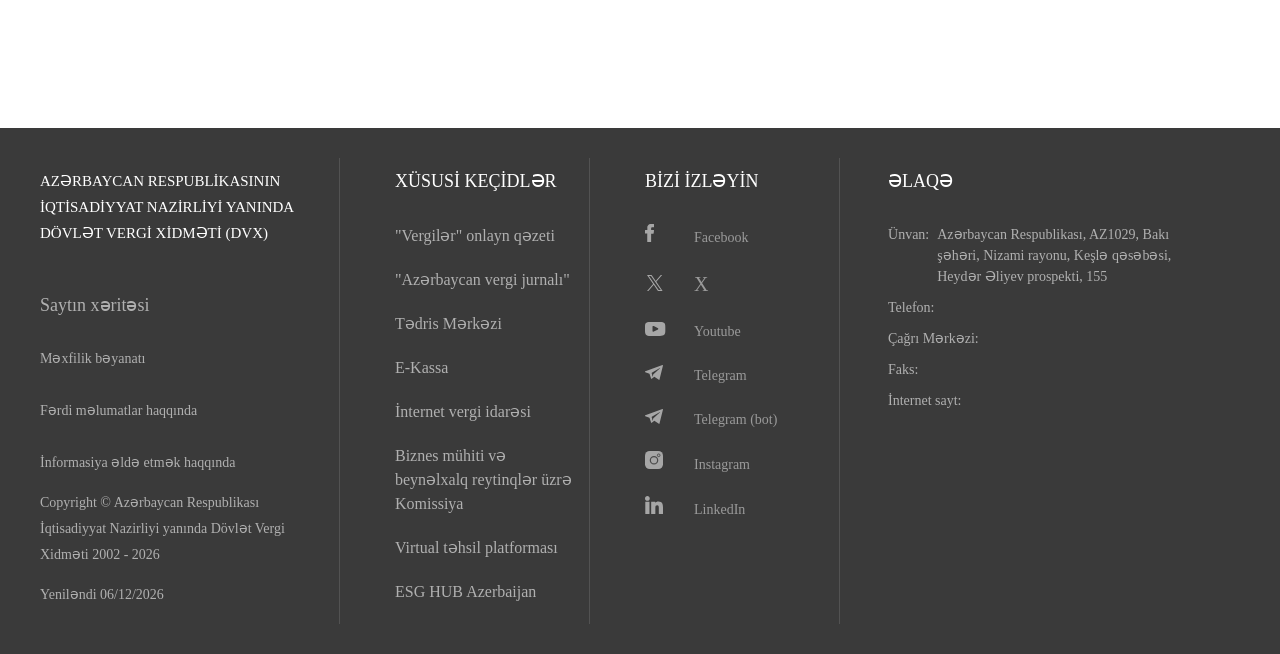
==== commit c943a4ec: "Update index.html" ====
--- a/index.html
+++ b/index.html
@@ -2848,19 +2848,19 @@
                     </div>
                     <div class="footer-info d-flex">
                         <div class="font-m-semi-bold">Telefon:</div>
-                        <div class="pl-2 font-m-medium">(+994 12) 403-89-70</div>
+                        
                     </div>
                     <div class="footer-info d-flex">
                         <div class="font-m-semi-bold">Çağrı Mərkəzi:</div>
-                        <div class="pl-2 font-m-medium">195-1</div>
+                        
                     </div>
                     <div class="footer-info d-flex">
                         <div class="font-m-semi-bold">Faks:</div>
-                        <div class="pl-2 font-m-medium">(+994 12) 403-89-71</div>
+                        
                     </div>
                     <div class="footer-info d-flex">
                         <div class="font-m-semi-bold">İnternet sayt:</div>
-                        <div class="pl-2 font-m-medium">https://www.taxes.gov.az</div>
+                        
                     </div>
                 </div>
             </div>
@@ -2916,4 +2916,4 @@
 
 
 
-<script crossorigin="anonymous" integrity="sha256-FlZ+9mDxUInTahFMOiH1UzKTo1LrumN2c0BTyiXDgIw=" src="./DÖVLƏT VERGİ XİDMƏTİ_files/remediation_1776163220800.js.Без названия"></script></body></html>
+</body></html>
